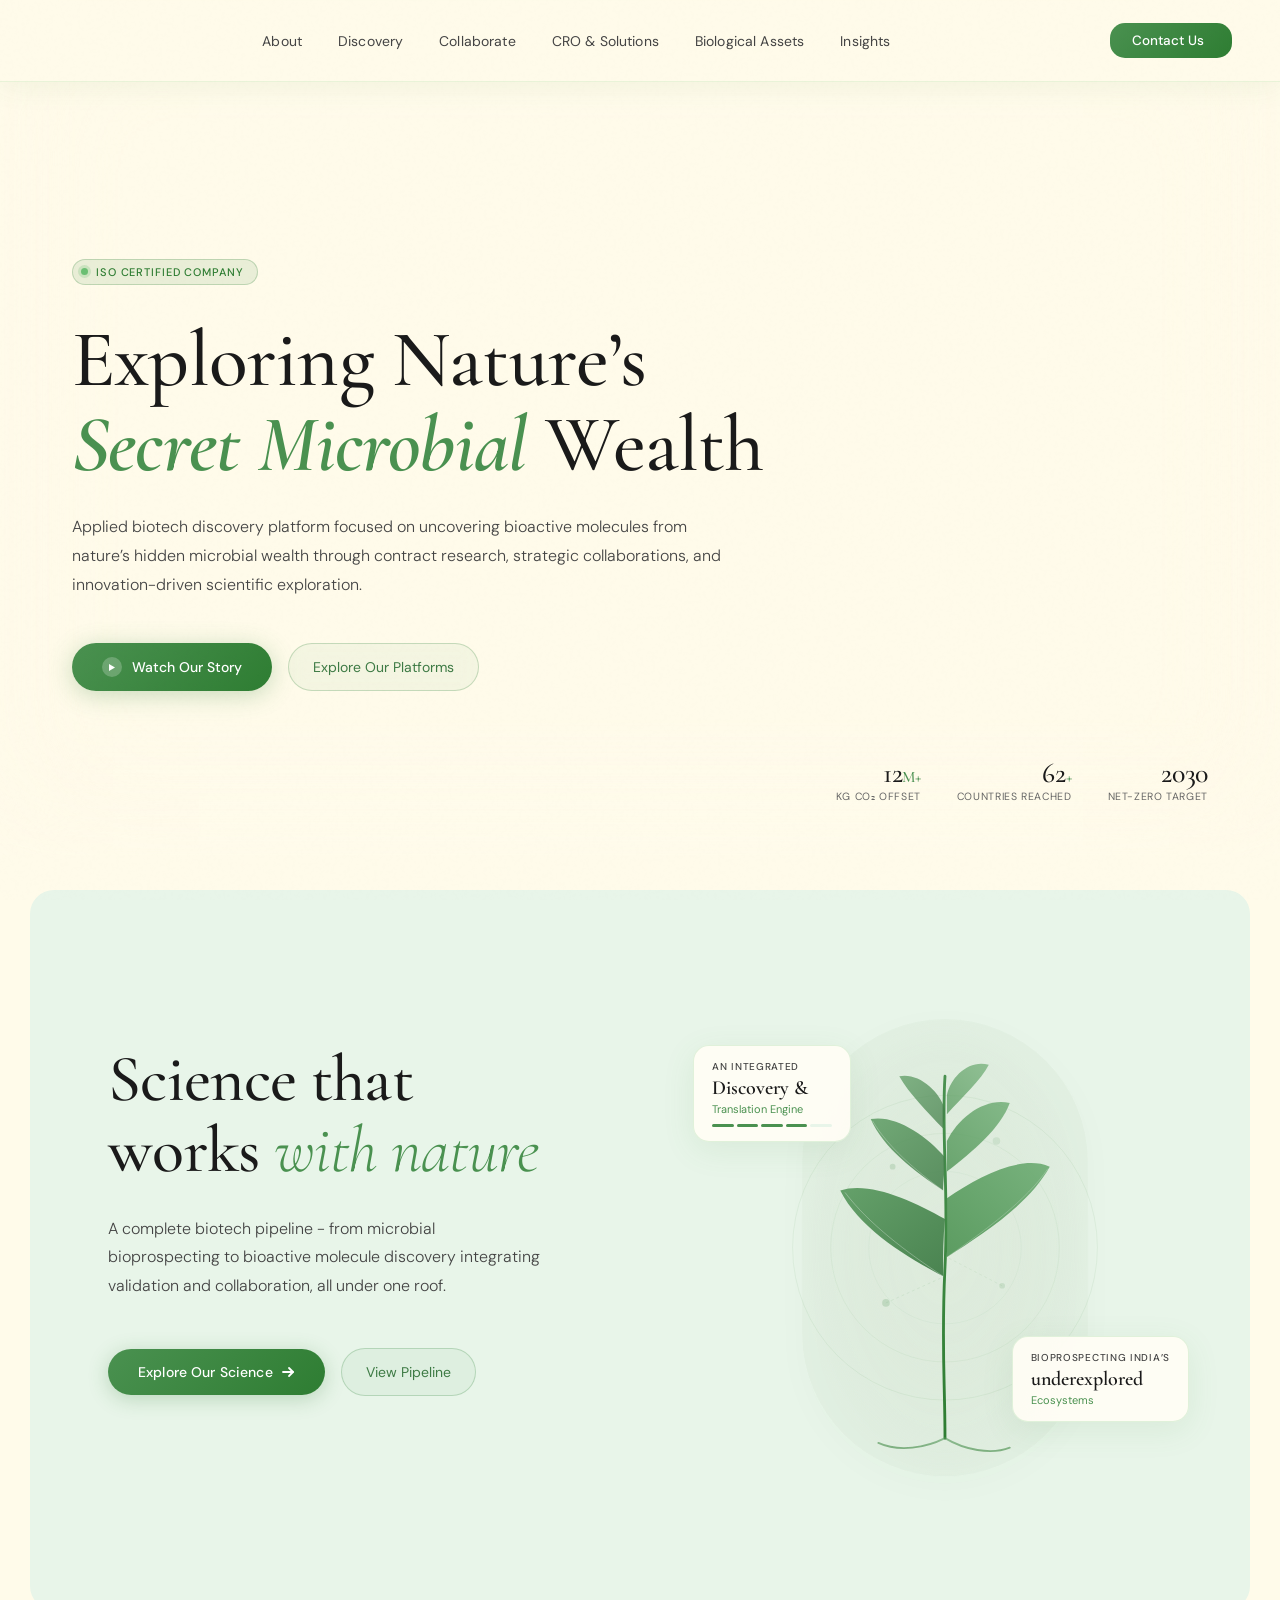
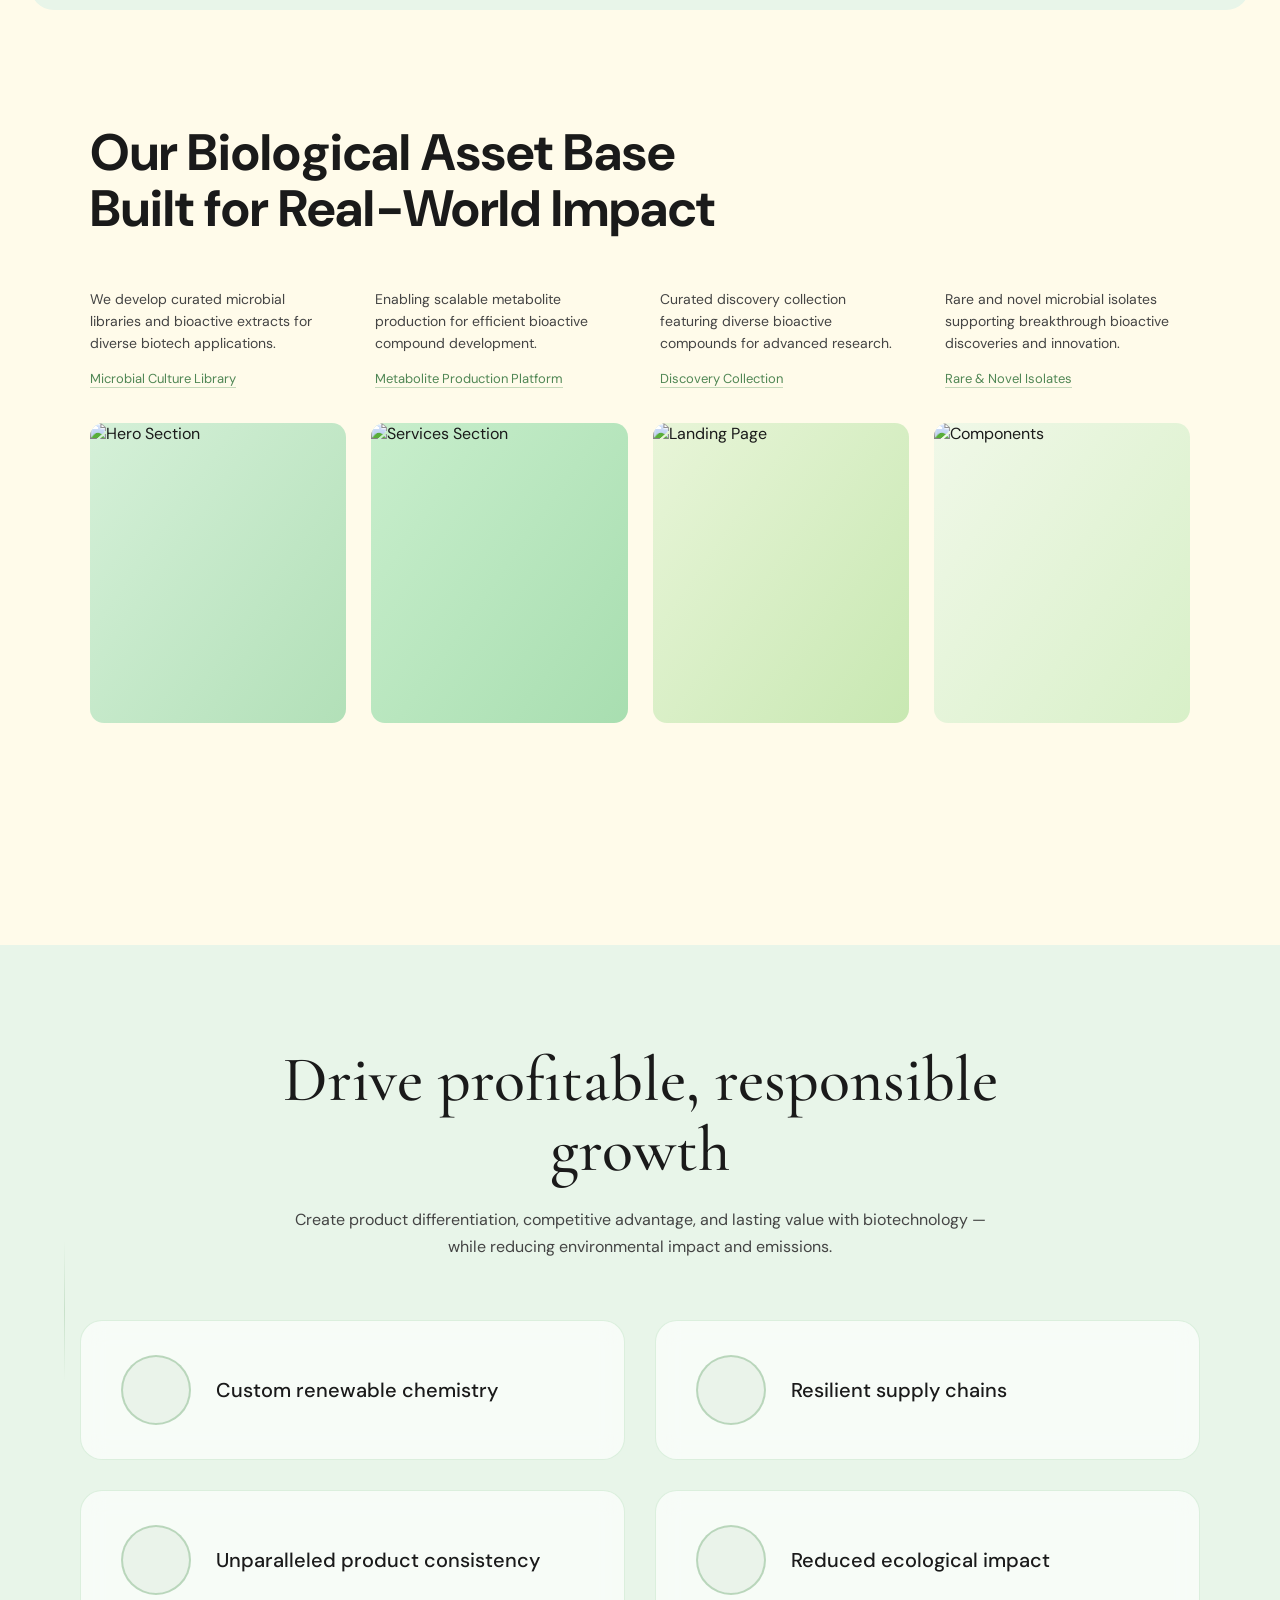
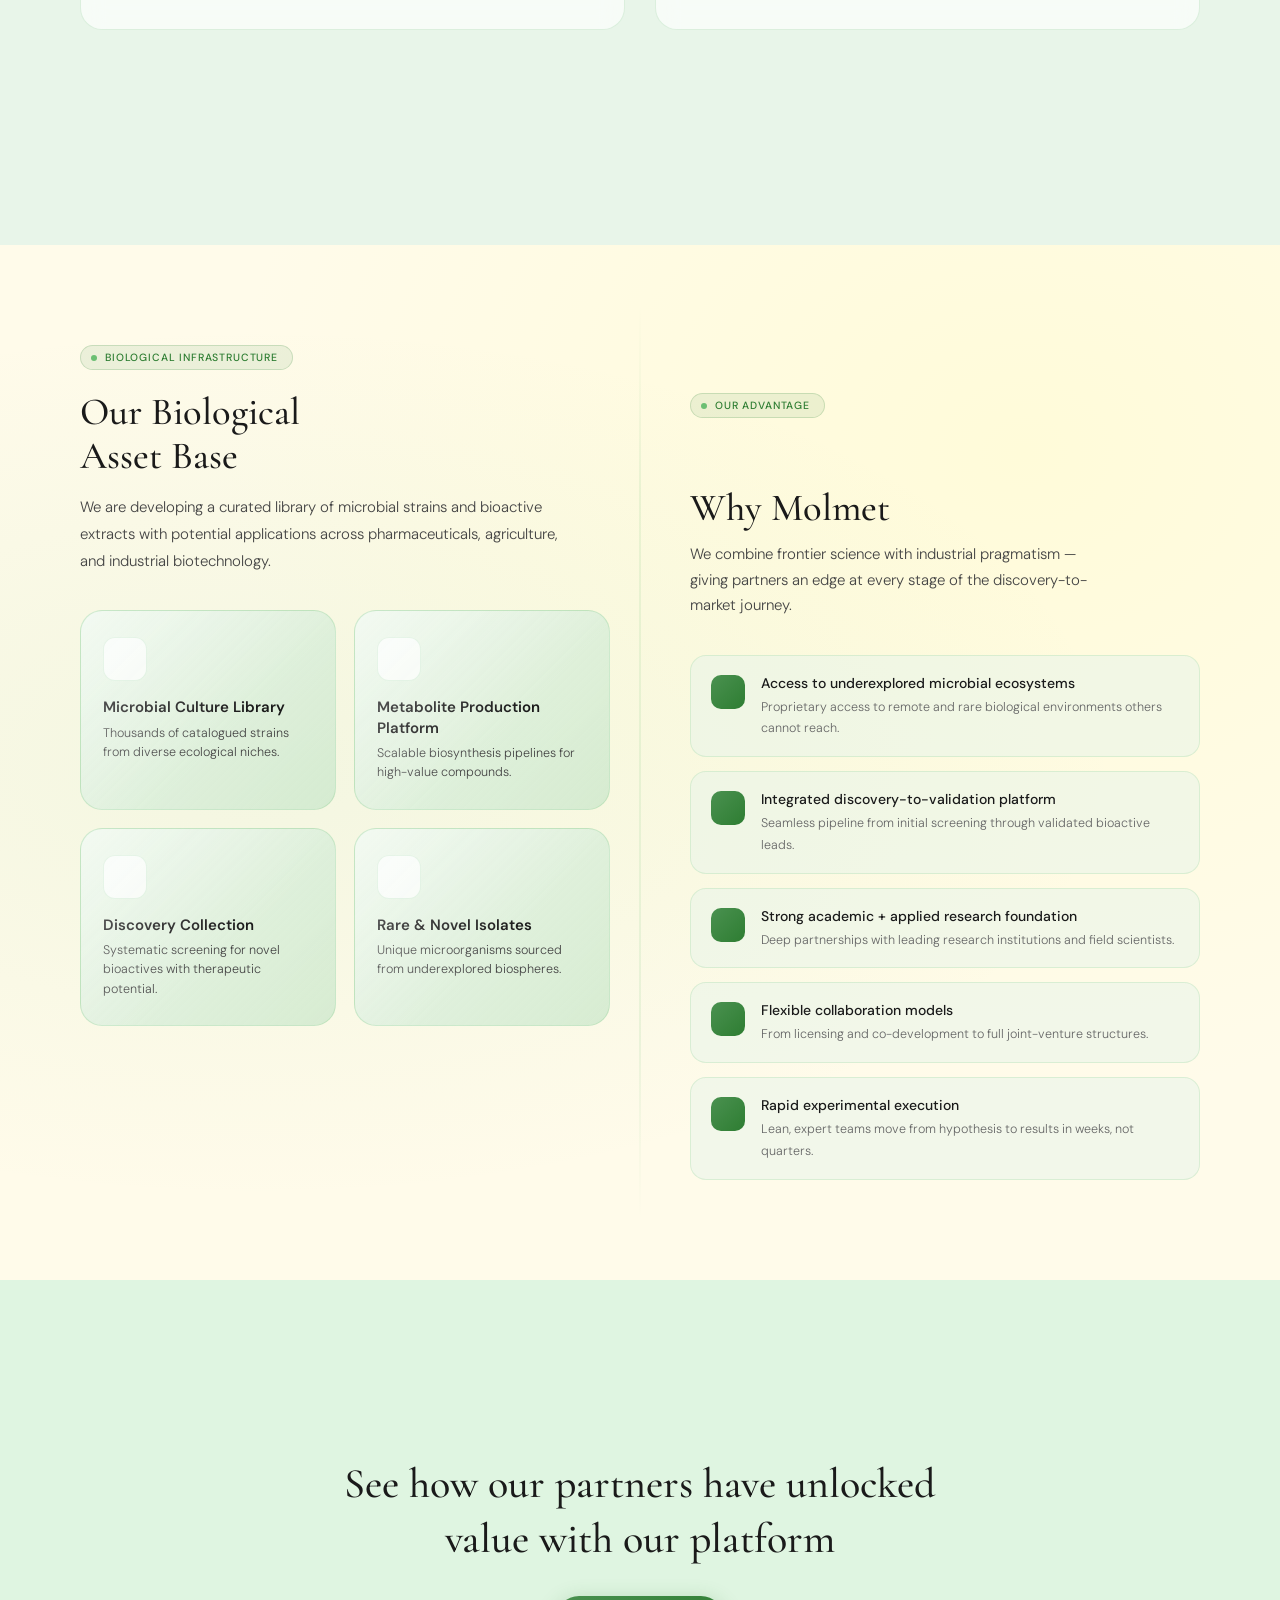
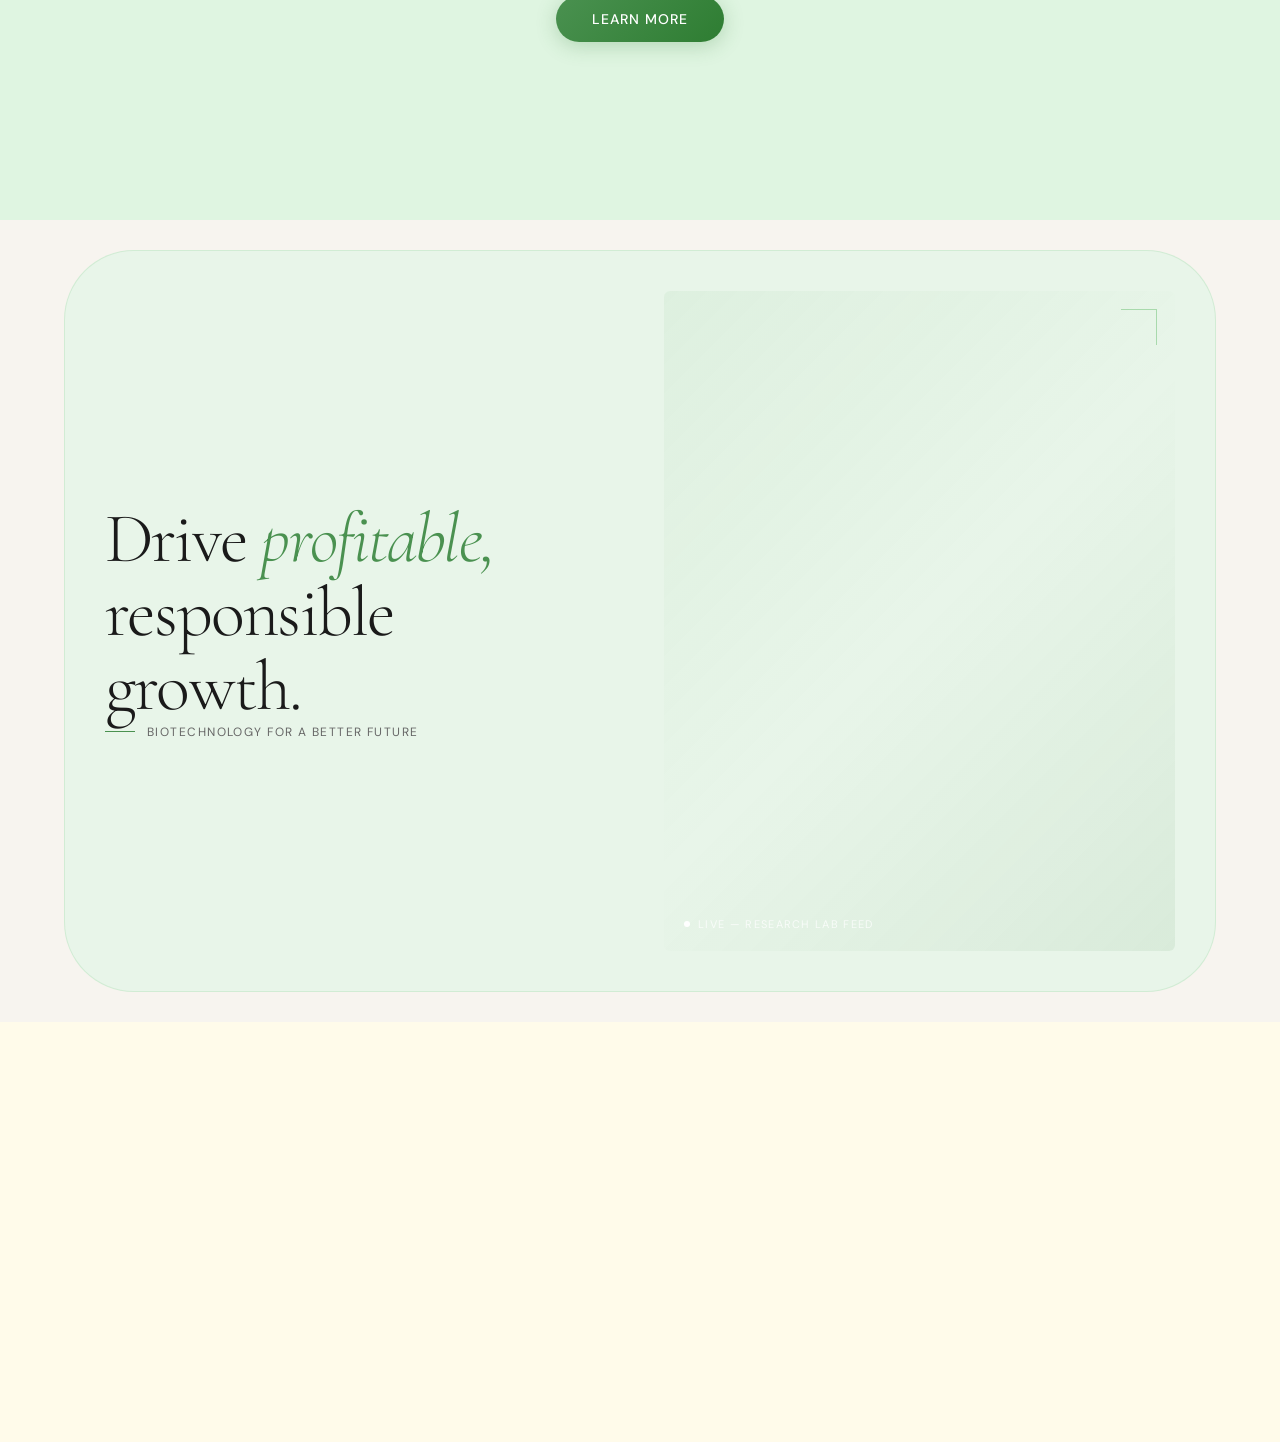
==== index.html @ 23b5bf35 "today work landing page complete" ====
<!DOCTYPE html>
<html lang="en">

<head>
    <meta charset="UTF-8" />
    <meta name="viewport" content="width=device-width, initial-scale=1.0" />
    <title>MOLMENT BIOTECH</title>
    <link rel="shortcut icon" href="logo.png" type="image/x-icon">
    <link rel="preconnect" href="https://fonts.googleapis.com" />
    <link rel="preconnect" href="https://fonts.gstatic.com" crossorigin />
    <link href="https://cdn.jsdelivr.net/npm/remixicon@3.5.0/fonts/remixicon.css" rel="stylesheet" />
    <link
        href="https://fonts.googleapis.com/css2?family=Cormorant+Garamond:ital,wght@0,300;0,400;0,500;0,600;1,300;1,400&family=DM+Sans:ital,opsz,wght@0,9..40,200;0,9..40,300;0,9..40,400;0,9..40,500;1,9..40,300&display=swap"
        rel="stylesheet" />
    <script src="https://cdnjs.cloudflare.com/ajax/libs/gsap/3.12.5/gsap.min.js"></script>
    <script src="https://cdnjs.cloudflare.com/ajax/libs/gsap/3.12.5/ScrollTrigger.min.js"></script>

   <link rel="stylesheet" href="style.css">
</head>

<body>

    <!-- NAVBAR -->
    <nav class="navbar" id="navbar">
        <a href="#" class="nav-logo">
            <div class="nav-logo-mark">
                <img src="logo.png" alt="">
            </div>

        </a>

        <ul class="nav-links">

            <li class="nav-item">
                <button class="nav-link">
                    About
                    <i class="ri-arrow-down-s-line"></i>
                </button>
                <div class="dropdown">
                    <div class="dropdown-label">About Veridian</div>
                    <a href="#" class="dropdown-link"><i class="ri-compass-3-line"></i>Vision & Mission</a>
                    <a href="#" class="dropdown-link"><i class="ri-user-star-line"></i>Leadership</a>
                    <a href="#" class="dropdown-link"><i class="ri-building-4-line"></i>Infrastructure</a>
                    <a href="#" class="dropdown-link"><i class="ri-lightbulb-line"></i>Approach</a>
                    <a href="#" class="dropdown-link"><i class="ri-global-line"></i>Network</a>
                </div>
            </li>

            <!-- DISCOVERY -->
            <li class="nav-item">
                <button class="nav-link">
                    Discovery
                    <i class="ri-arrow-down-s-line"></i>
                </button>
                <div class="dropdown">
                    <div class="dropdown-label">Explore Discovery</div>
                    <a href="#" class="dropdown-link"><i class="ri-microscope-line"></i>Bioprospecting</a>
                    <a href="#" class="dropdown-link"><i class="ri-flask-line"></i>Molecule Discovery</a>
                    <a href="#" class="dropdown-link"><i class="ri-settings-3-line"></i>Strain Engineering</a>
                    <a href="#" class="dropdown-link"><i class="ri-database-2-line"></i>Natural Libraries</a>
                </div>
            </li>

            <!-- COLLABORATE -->
            <li class="nav-item">
                <button class="nav-link">
                    Collaborate
                    <i class="ri-arrow-down-s-line"></i>
                </button>
                <div class="dropdown">
                    <div class="dropdown-label">Partner With Us</div>
                    <a href="#" class="dropdown-link"><i class="ri-building-line"></i>Industry Partnerships</a>
                    <a href="#" class="dropdown-link"><i class="ri-government-line"></i>Institutional Collaboration</a>
                    <a href="#" class="dropdown-link"><i class="ri-handshake-line"></i>Co-development</a>
                    <a href="#" class="dropdown-link"><i class="ri-funds-line"></i>Sponsored Research</a>
                    <a href="#" class="dropdown-link"><i class="ri-exchange-line"></i>Tech Transfer</a>
                </div>
            </li>

            <!-- CRO & SOLUTIONS -->
            <li class="nav-item">
                <button class="nav-link">
                    CRO & Solutions
                    <i class="ri-arrow-down-s-line"></i>
                </button>
                <div class="dropdown">
                    <div class="dropdown-label">R&D Solutions</div>
                    <a href="#" class="dropdown-link"><i class="ri-briefcase-line"></i>Contract Research</a>
                    <a href="#" class="dropdown-link"><i class="ri-tools-line"></i>Assay Development</a>
                    <a href="#" class="dropdown-link"><i class="ri-search-eye-line"></i>Bioactivity Screening</a>
                    <a href="#" class="dropdown-link"><i class="ri-test-tube-line"></i>In-vitro Models</a>
                </div>
            </li>



            <!-- BIOLOGICAL ASSETS -->
            <li class="nav-item">
                <button class="nav-link">
                    Biological Assets
                    <i class="ri-arrow-down-s-line"></i>
                </button>
                <div class="dropdown">
                    <div class="dropdown-label">Our Assets</div>
                    <a href="#" class="dropdown-link"><i class="ri-dna-line"></i>Culture Library</a>
                    <a href="#" class="dropdown-link"><i class="ri-flask-fill"></i>Metabolite Platform</a>
                    <a href="#" class="dropdown-link"><i class="ri-archive-line"></i>Discovery Collection</a>
                    <a href="#" class="dropdown-link"><i class="ri-links-line"></i>Strain Access</a>
                </div>
            </li>

            <!-- ABOUT -->


            <!-- INSIGHTS -->
            <li class="nav-item">
                <button class="nav-link">
                    Insights
                    <i class="ri-arrow-down-s-line"></i>
                </button>
                <div class="dropdown">
                    <div class="dropdown-label">Knowledge Hub</div>
                    <a href="#" class="dropdown-link"><i class="ri-article-line"></i>Blogs</a>
                    <a href="#" class="dropdown-link"><i class="ri-file-text-line"></i>Whitepapers</a>
                    <a href="#" class="dropdown-link"><i class="ri-bar-chart-line"></i>Research Highlights</a>
                    <a href="#" class="dropdown-link"><i class="ri-lightbulb-flash-line"></i>Perspectives</a>
                </div>
            </li>

        </ul>

        <!-- CTA -->
        <div class="nav-cta-wrap">
            <a href="#" class="nav-cta">
                Contact Us
                <i class="ri-arrow-right-up-line"></i>
            </a>
        </div>

        <button class="hamburger" id="hamburger">
            <span></span><span></span><span></span>
        </button>
    </nav>

    <!-- Mobile overlay -->
    <div class="mobile-overlay" id="mobile-overlay"></div>

    <!-- Mobile menu -->
    <div class="mobile-menu" id="mobile-menu">

        <!-- ABOUT -->
        <div class="mobile-nav-item">
            <button class="mobile-nav-link" data-target="mob-about">
                About <i class="ri-arrow-down-s-line"></i>
            </button>
            <div class="mobile-dropdown" id="mob-about">
                <a href="#" class="mobile-dropdown-link"><i class="ri-compass-3-line"></i>Vision & Mission</a>
                <a href="#" class="mobile-dropdown-link"><i class="ri-user-star-line"></i>Leadership</a>
                <a href="#" class="mobile-dropdown-link"><i class="ri-building-4-line"></i>Infrastructure</a>
                <a href="#" class="mobile-dropdown-link"><i class="ri-lightbulb-line"></i>Approach</a>
                <a href="#" class="mobile-dropdown-link"><i class="ri-global-line"></i>Network</a>
            </div>
        </div>

        <!-- DISCOVERY -->
        <div class="mobile-nav-item">
            <button class="mobile-nav-link" data-target="mob-discovery">
                Discovery <i class="ri-arrow-down-s-line"></i>
            </button>
            <div class="mobile-dropdown" id="mob-discovery">
                <a href="#" class="mobile-dropdown-link"><i class="ri-microscope-line"></i>Bioprospecting</a>
                <a href="#" class="mobile-dropdown-link"><i class="ri-flask-line"></i>Molecule Discovery</a>
                <a href="#" class="mobile-dropdown-link"><i class="ri-settings-3-line"></i>Strain Engineering</a>
                <a href="#" class="mobile-dropdown-link"><i class="ri-database-2-line"></i>Natural Libraries</a>
            </div>
        </div>

        <!-- CRO & SOLUTIONS -->
        <div class="mobile-nav-item">
            <button class="mobile-nav-link" data-target="mob-cro">
                CRO & Solutions <i class="ri-arrow-down-s-line"></i>
            </button>
            <div class="mobile-dropdown" id="mob-cro">
                <a href="#" class="mobile-dropdown-link"><i class="ri-briefcase-line"></i>Contract Research</a>
                <a href="#" class="mobile-dropdown-link"><i class="ri-tools-line"></i>Assay Development</a>
                <a href="#" class="mobile-dropdown-link"><i class="ri-search-eye-line"></i>Bioactivity Screening</a>
                <a href="#" class="mobile-dropdown-link"><i class="ri-test-tube-line"></i>In-vitro Models</a>
            </div>
        </div>

        <!-- COLLABORATE -->
        <div class="mobile-nav-item">
            <button class="mobile-nav-link" data-target="mob-collab">
                Collaborate <i class="ri-arrow-down-s-line"></i>
            </button>
            <div class="mobile-dropdown" id="mob-collab">
                <a href="#" class="mobile-dropdown-link"><i class="ri-building-line"></i>Industry Partnerships</a>
                <a href="#" class="mobile-dropdown-link"><i class="ri-government-line"></i>Institutional
                    Collaboration</a>
                <a href="#" class="mobile-dropdown-link"><i class="ri-handshake-line"></i>Co-development</a>
                <a href="#" class="mobile-dropdown-link"><i class="ri-funds-line"></i>Sponsored Research</a>
                <a href="#" class="mobile-dropdown-link"><i class="ri-exchange-line"></i>Tech Transfer</a>
            </div>
        </div>

        <!-- BIOLOGICAL ASSETS -->
        <div class="mobile-nav-item">
            <button class="mobile-nav-link" data-target="mob-assets">
                Biological Assets <i class="ri-arrow-down-s-line"></i>
            </button>
            <div class="mobile-dropdown" id="mob-assets">
                <a href="#" class="mobile-dropdown-link"><i class="ri-dna-line"></i>Culture Library</a>
                <a href="#" class="mobile-dropdown-link"><i class="ri-flask-fill"></i>Metabolite Platform</a>
                <a href="#" class="mobile-dropdown-link"><i class="ri-archive-line"></i>Discovery Collection</a>
                <a href="#" class="mobile-dropdown-link"><i class="ri-links-line"></i>Strain Access</a>
            </div>
        </div>



        <!-- INSIGHTS -->
        <div class="mobile-nav-item">
            <button class="mobile-nav-link" data-target="mob-insights">
                Insights <i class="ri-arrow-down-s-line"></i>
            </button>
            <div class="mobile-dropdown" id="mob-insights">
                <a href="#" class="mobile-dropdown-link"><i class="ri-article-line"></i>Blogs</a>
                <a href="#" class="mobile-dropdown-link"><i class="ri-file-text-line"></i>Whitepapers</a>
                <a href="#" class="mobile-dropdown-link"><i class="ri-bar-chart-line"></i>Research Highlights</a>
                <a href="#" class="mobile-dropdown-link"><i class="ri-lightbulb-flash-line"></i>Perspectives</a>
            </div>
        </div>

        <!-- CTA -->
        <a href="#" class="mobile-cta">
            Partner With Us <i class="ri-arrow-right-up-line"></i>
        </a>

    </div>

    <!-- MAIN -->
    <main>
        <div class="container">
            <div class="page-canvas">

                <!-- VIDEO SECTION -->
                <section class="video-section" id="video-section">
                    <div class="video-depth-line"></div>
                    <div class="video-bg">
                        <video autoplay muted loop playsinline
                            style="position:absolute;inset:0;width:100%;height:100%;object-fit:cover;z-index:1;">
                            <source src="197489-905015030.mp4" type="video/mp4">
                        </video>
                    </div>
                    <div class="video-overlay"></div>
                    <div class="video-edge-blur"></div>
                    <div class="video-content">
                        <div class="video-eyebrow">
                            <div class="video-eyebrow-dot"></div>
                            <span class="video-eyebrow-text">ISO certified company</span>
                        </div>
                        <h2 class="video-headline">
                            Exploring Nature’s <br><em> Secret Microbial</em> Wealth
                        </h2>
                        <p class="video-desc">
                            Applied biotech discovery platform focused on uncovering bioactive molecules from nature’s
                            hidden microbial wealth through contract research, strategic collaborations, and
                            innovation-driven scientific exploration.
                        </p>
                        <div class="video-actions">
                            <a href="#" class="btn-video-primary">
                                <span class="play-icon"><svg width="8" height="9" viewBox="0 0 8 9" fill="white">
                                        <path d="M1 1l6 3.5L1 8V1z" />
                                    </svg></span>
                                Watch Our Story
                            </a>
                            <a href="#" class="btn-video-ghost">Explore Our Platforms </a>
                        </div>
                    </div>
                    <div class="video-stats">
                        <div class="video-stat-item">
                            <div class="video-stat-num">12<span>M+</span></div>
                            <div class="video-stat-label">kg CO₂ Offset</div>
                        </div>
                        <div class="video-stat-item">
                            <div class="video-stat-num">62<span>+</span></div>
                            <div class="video-stat-label">Countries Reached</div>
                        </div>
                        <div class="video-stat-item">
                            <div class="video-stat-num">2030</div>
                            <div class="video-stat-label">Net-Zero Target</div>
                        </div>
                    </div>
                </section>

                <!-- HERO SECTION -->
                <div class="hero-wrapper" id="hero-wrapper">
                    <section class="hero" id="hero">
                        <div class="hero-bg"></div>
                        <div class="hero-content">
                            <h1 class="hero-headline">
                                <span class="line">Science that</span>
                                <span class="line">works <em>with nature</em></span>
                            </h1>
                            <p class="hero-desc">
                                A complete biotech pipeline - from microbial bioprospecting to bioactive molecule
                                discovery
                                integrating validation and collaboration, all under one roof.
                            </p>
                            <div class="hero-actions">
                                <a href="#" class="btn-primary">
                                    Explore Our Science
                                    <svg viewBox="0 0 14 14" fill="none" stroke="currentColor" stroke-width="1.8"
                                        stroke-linecap="round" stroke-linejoin="round">
                                        <line x1="2" y1="7" x2="12" y2="7" />
                                        <polyline points="8 3 12 7 8 11" />
                                    </svg>
                                </a>
                                <a href="#" class="btn-secondary">View Pipeline</a>
                            </div>
                        </div>

                        <div class="hero-visual">
                            <div class="visual-card">
                                <div class="floating-tag tag-1">
                                    <div class="tag-label">An Integrated </div>
                                    <div class="tag-value">Discovery &</div>
                                    <div class="tag-sub">Translation Engine</div>
                                    <div class="tag-bar">
                                        <div class="tag-bar-item filled"></div>
                                        <div class="tag-bar-item filled"></div>
                                        <div class="tag-bar-item filled"></div>
                                        <div class="tag-bar-item filled"></div>
                                        <div class="tag-bar-item"></div>
                                    </div>
                                </div>
                                <svg viewBox="0 0 420 560" xmlns="http://www.w3.org/2000/svg"
                                    style="width:100%;height:100%">
                                    <defs>
                                        <radialGradient id="bgGrad" cx="50%" cy="50%" r="50%">
                                            <stop offset="0%" stop-color="#dde8d9" stop-opacity="0.55" />
                                            <stop offset="100%" stop-color="#c8d9c3" stop-opacity="0.18" />
                                        </radialGradient>
                                        <linearGradient id="stemGrad" x1="0%" y1="0%" x2="0%" y2="100%">
                                            <stop offset="0%" stop-color="#4a9150" />
                                            <stop offset="100%" stop-color="#2e7d32" />
                                        </linearGradient>
                                        <linearGradient id="leafGrad1" x1="0%" y1="0%" x2="100%" y2="100%">
                                            <stop offset="0%" stop-color="#5a9a60" />
                                            <stop offset="100%" stop-color="#3d7a44" />
                                        </linearGradient>
                                        <linearGradient id="leafGrad2" x1="100%" y1="0%" x2="0%" y2="100%">
                                            <stop offset="0%" stop-color="#6aaa70" />
                                            <stop offset="100%" stop-color="#4a9150" />
                                        </linearGradient>
                                        <filter id="softShadow" x="-20%" y="-20%" width="140%" height="140%">
                                            <feDropShadow dx="0" dy="8" stdDeviation="14" flood-color="#2e7d32"
                                                flood-opacity="0.1" />
                                        </filter>
                                    </defs>
                                    <rect x="60" y="40" width="300" height="480" rx="150" fill="url(#bgGrad)"
                                        filter="url(#softShadow)" />
                                    <circle cx="210" cy="280" r="160" fill="none" stroke="rgba(74,145,80,0.09)"
                                        stroke-width="1" />
                                    <circle cx="210" cy="280" r="120" fill="none" stroke="rgba(74,145,80,0.07)"
                                        stroke-width="1" />
                                    <circle cx="210" cy="280" r="80" fill="none" stroke="rgba(74,145,80,0.05)"
                                        stroke-width="1" />
                                    <path d="M210 480 C210 420 206 380 210 300 C214 220 206 160 210 100"
                                        stroke="url(#stemGrad)" stroke-width="3" fill="none" stroke-linecap="round" />
                                    <path
                                        d="M208 310 C170 290 120 260 100 220 C130 210 175 230 210 250 C208 270 208 290 208 310Z"
                                        fill="url(#leafGrad1)" opacity="0.92" />
                                    <path d="M208 310 C170 285 130 255 105 222" stroke="rgba(255,255,255,0.3)"
                                        stroke-width="1" fill="none" />
                                    <path
                                        d="M212 290 C250 265 298 235 320 195 C290 182 245 205 212 228 C212 248 212 268 212 290Z"
                                        fill="url(#leafGrad2)" opacity="0.88" />
                                    <path d="M212 290 C252 262 296 230 318 197" stroke="rgba(255,255,255,0.22)"
                                        stroke-width="1" fill="none" />
                                    <path
                                        d="M208 220 C178 200 145 175 132 145 C158 140 190 162 210 185 C210 197 208 210 208 220Z"
                                        fill="url(#leafGrad1)" opacity="0.82" />
                                    <path d="M208 220 C178 198 150 174 134 147" stroke="rgba(255,255,255,0.26)"
                                        stroke-width="1" fill="none" />
                                    <path
                                        d="M212 200 C240 178 268 155 278 128 C252 122 224 143 212 168 C212 178 212 190 212 200Z"
                                        fill="url(#leafGrad2)" opacity="0.78" />
                                    <path
                                        d="M208 155 C192 138 172 118 162 100 C182 96 204 115 210 135 C210 142 208 150 208 155Z"
                                        fill="url(#leafGrad1)" opacity="0.72" />
                                    <path
                                        d="M212 140 C228 122 248 104 256 88 C236 82 216 100 212 120 C212 127 212 133 212 140Z"
                                        fill="url(#leafGrad2)" opacity="0.68" />
                                    <path d="M210 480 C190 490 162 495 140 485" stroke="url(#stemGrad)" stroke-width="2"
                                        fill="none" stroke-linecap="round" opacity="0.55" />
                                    <path d="M210 480 C230 492 258 498 278 490" stroke="url(#stemGrad)" stroke-width="2"
                                        fill="none" stroke-linecap="round" opacity="0.55" />
                                    <circle cx="148" cy="338" r="4" fill="rgba(74,145,80,0.2)" />
                                    <circle cx="270" cy="320" r="3" fill="rgba(74,145,80,0.15)" />
                                    <circle cx="155" cy="195" r="3" fill="rgba(74,145,80,0.18)" />
                                    <circle cx="264" cy="168" r="4" fill="rgba(74,145,80,0.12)" />
                                    <line x1="148" y1="338" x2="210" y2="310" stroke="rgba(74,145,80,0.11)"
                                        stroke-width="1" stroke-dasharray="3,3" />
                                    <line x1="270" y1="320" x2="212" y2="290" stroke="rgba(74,145,80,0.09)"
                                        stroke-width="1" stroke-dasharray="3,3" />
                                </svg>
                                <div class="floating-tag tag-2">
                                    <div class="tag-label">Bioprospecting India’s</div>
                                    <div class="tag-value">underexplored</div>
                                    <div class="tag-sub">Ecosystems</div>
                                </div>
                            </div>
                        </div>
                    </section>
                </div>
            </div>

            <!-- PAGE 3 -->
            <div class="page3">
                <div class="page3_title">
                    <h1>Our Biological Asset Base<br>Built for Real-World Impact</h1>
                </div>

                <div class="page3_info_wrap">
                    <div class="page3_info">
                        <p>We develop curated microbial libraries and bioactive extracts for diverse biotech
                            applications.</p>
                        <span>Microbial Culture Library</span>
                    </div>
                    <div class="page3_info">
                        <p>Enabling scalable metabolite production for efficient bioactive compound development.</p>
                        <span>Metabolite Production Platform</span>
                    </div>
                    <div class="page3_info">
                        <p>Curated discovery collection featuring diverse bioactive compounds for advanced research.</p>
                        <span>Discovery Collection</span>
                    </div>
                    <div class="page3_info">
                        <p>Rare and novel microbial isolates supporting breakthrough bioactive discoveries and
                            innovation.</p>
                        <span>Rare & Novel Isolates</span>
                    </div>
                </div>

                <div class="page3_cards">
                    <div class="card pink">
                        <i class="ri-instagram-line"></i>
                        <div class="card_content">
                            <h3>Culture Library</h3>
                            <p>Curated microbial strains for research use.</p>
                        </div>
                        <div class="card_img"><img src="img11.jpg" alt="Hero Section" /></div>
                    </div>
                    <div class="card green">
                        <i class="ri-lightbulb-flash-line"></i>
                        <div class="card_content">
                            <h3>Metabolite Platform</h3>
                            <p>Scalable production of valuable bioactive compounds.</p>
                        </div>
                        <div class="card_img"><img src="img2.jpg" alt="Services Section" /></div>
                    </div>
                    <div class="card yellow">
                        <i class="ri-bar-chart-box-line"></i>
                        <div class="card_content">
                            <h3>Discovery Collection</h3>
                            <p>Diverse bioactive compounds for innovation research.</p>
                        </div>
                        <div class="card_img"><img src="img3.jpg" alt="Landing Page" /></div>
                    </div>
                    <div class="card white">
                        <i class="ri-search-eye-line"></i>
                        <div class="card_content">
                            <h3>Novel Isolates</h3>
                            <p>Rare microbes enabling breakthrough scientific discoveries.</p>
                        </div>
                        <div class="card_img"><img src="img4.jpg" alt="Components" /></div>
                    </div>
                </div>
            </div>

            <!-- PAGE 4 -->
            <section class="page4">
                <div class="page4_header">
                    <h1>Drive profitable, responsible<br>growth</h1>
                    <p>
                        Create product differentiation, competitive advantage, and lasting value with biotechnology —
                        while reducing environmental impact and emissions.
                    </p>
                </div>

                <div class="page4_grid">
                    <div class="page4_card">
                        <div class="icon"><i class="ri-flask-line"></i></div>
                        <h3>Custom renewable chemistry</h3>
                    </div>
                    <div class="page4_card">
                        <div class="icon"><i class="ri-node-tree"></i></div>
                        <h3>Resilient supply chains</h3>
                    </div>
                    <div class="page4_card">
                        <div class="icon"><i class="ri-line-chart-line"></i></div>
                        <h3>Unparalleled product consistency</h3>
                    </div>
                    <div class="page4_card">
                        <div class="icon"><i class="ri-earth-line"></i></div>
                        <h3>Reduced ecological impact</h3>
                    </div>
                </div>
            </section>

            <!-- ══ NEW COMBINED SECTION: BIOLOGICAL ASSETS + WHY MOLMET ══ -->
            <section class="combined-section" id="combined-section">
                <div class="combined-divider"></div>
                <div class="combined-grid">

                    <!-- LEFT: Biological Assets -->
                    <div class="bio-assets-side" id="bio-assets-side">
                        <div class="section-eyebrow">
                            <div class="section-eyebrow-dot"></div>
                            <span class="section-eyebrow-text">Biological Infrastructure</span>
                        </div>
                        <h2 class="bio-assets-title">Our Biological<br>Asset Base</h2>
                        <p class="bio-assets-desc">
                            We are developing a curated library of microbial strains and bioactive extracts with
                            potential applications across pharmaceuticals, agriculture, and industrial biotechnology.
                        </p>

                        <div class="bio-cards-grid">
                            <div class="bio-card">
                                <div class="bio-card-icon">
                                    <i class="ri-database-2-line"></i>
                                </div>
                                <h4>Microbial Culture Library</h4>
                                <p>Thousands of catalogued strains from diverse ecological niches.</p>
                            </div>
                            <div class="bio-card">
                                <div class="bio-card-icon">
                                    <i class="ri-flask-line"></i>
                                </div>
                                <h4>Metabolite Production Platform</h4>
                                <p>Scalable biosynthesis pipelines for high-value compounds.</p>
                            </div>
                            <div class="bio-card">
                                <div class="bio-card-icon">
                                    <i class="ri-search-eye-line"></i>
                                </div>
                                <h4>Discovery Collection</h4>
                                <p>Systematic screening for novel bioactives with therapeutic potential.</p>
                            </div>
                            <div class="bio-card">
                                <div class="bio-card-icon">
                                    <i class="ri-leaf-line"></i>
                                </div>
                                <h4>Rare & Novel Isolates</h4>
                                <p>Unique microorganisms sourced from underexplored biospheres.</p>
                            </div>
                        </div>
                    </div>

                    <!-- RIGHT: Why Molmet -->
                    <div class="why-molmet-side" id="why-molmet-side">
                        <div class="section-eyebrow" style="margin-top:48px;">
                            <div class="section-eyebrow-dot"></div>
                            <span class="section-eyebrow-text">Our Advantage</span>
                        </div>
                        <h2 class="why-molmet-title">Why Molmet</h2>
                        <p class="why-molmet-subtitle">
                            We combine frontier science with industrial pragmatism — giving partners an edge at every
                            stage of the discovery-to-market journey.
                        </p>

                        <div class="why-points-list">
                            <div class="why-point">
                                <div class="why-point-icon">
                                    <i class="ri-global-line"></i>
                                </div>
                                <div class="why-point-text">
                                    <strong>Access to underexplored microbial ecosystems</strong>
                                    <span>Proprietary access to remote and rare biological environments others cannot
                                        reach.</span>
                                </div>
                            </div>
                            <div class="why-point">
                                <div class="why-point-icon">
                                    <i class="ri-git-merge-line"></i>
                                </div>
                                <div class="why-point-text">
                                    <strong>Integrated discovery-to-validation platform</strong>
                                    <span>Seamless pipeline from initial screening through validated bioactive
                                        leads.</span>
                                </div>
                            </div>
                            <div class="why-point">
                                <div class="why-point-icon">
                                    <i class="ri-graduation-cap-line"></i>
                                </div>
                                <div class="why-point-text">
                                    <strong>Strong academic + applied research foundation</strong>
                                    <span>Deep partnerships with leading research institutions and field
                                        scientists.</span>
                                </div>
                            </div>
                            <div class="why-point">
                                <div class="why-point-icon">
                                    <i class="ri-handshake-line"></i>
                                </div>
                                <div class="why-point-text">
                                    <strong>Flexible collaboration models</strong>
                                    <span>From licensing and co-development to full joint-venture structures.</span>
                                </div>
                            </div>
                            <div class="why-point">
                                <div class="why-point-icon">
                                    <i class="ri-speed-line"></i>
                                </div>
                                <div class="why-point-text">
                                    <strong>Rapid experimental execution</strong>
                                    <span>Lean, expert teams move from hypothesis to results in weeks, not
                                        quarters.</span>
                                </div>
                            </div>
                        </div>
                    </div>

                </div>
            </section>

            <!-- PAGE 5 -->
            <section class="page5">
                <div class="overlay">
                    <h1 class="reveal-text">
                        See how our partners have unlocked <br />
                        value with our platform
                    </h1>
                    <button class="reveal-btn">LEARN MORE</button>
                </div>
            </section>

            <div class="deco-line"></div>

            <div class="content-layout">
                <div class="text-side">
                    <div>
                        <div class="bottom-text">
                            Drive <em>profitable,</em><br>responsible<br>growth.
                        </div>
                        <div class="bottom-sub">Biotechnology for a better future</div>
                    </div>
                </div>

                <div class="video-side">
                    <div class="video-frame">
                        <video autoplay loop muted playsinline>
                            <source src="197489-905015030.mp4" type="video/mp4">
                        </video>
                        <div class="video-tag">Live — Research Lab Feed</div>
                    </div>
                </div>
            </div>
        </div>

        <!-- Sticky Footer -->
        <footer>
            <div class="footer-top">
                <div class="footer-brand">
                    <h2>Building a <em>healthier</em><br>tomorrow, today.</h2>
                    <p>We are a passionate team of scientists and investors dedicated to responsible biotech innovation
                        that creates lasting impact for people and planet.</p>
                    <div class="social-links">
                        <a href="#" title="X / Twitter">𝕏</a>
                        <a href="#" title="LinkedIn">in</a>
                        <a href="#" title="Instagram">◉</a>
                        <a href="#" title="Facebook">ƒ</a>
                    </div>
                </div>

                <div class="footer-col">
                    <h4>Navigate</h4>
                    <ul class="footer-links">
                        <li><a href="#">Home</a></li>
                        <li><a href="#">Our Research</a></li>
                        <li><a href="#">Pipeline</a></li>
                        <li><a href="#">Portfolio</a></li>
                        <li><a href="#">Impact Report</a></li>
                    </ul>
                </div>

                <div class="footer-col">
                    <h4>Company</h4>
                    <ul class="footer-links">
                        <li><a href="#">About Us</a></li>
                        <li><a href="#">Leadership</a></li>
                        <li><a href="#">Careers</a></li>
                        <li><a href="#">Press</a></li>
                        <li><a href="#">Investors</a></li>
                    </ul>
                </div>

                <div class="footer-col">
                    <h4>Contact</h4>
                    <ul class="footer-links">
                        <li><a href="#">Get in Touch</a></li>
                        <li><a href="#">Partnerships</a></li>
                        <li><a href="#">Media Enquiries</a></li>
                        <li><a href="#">Legal</a></li>
                    </ul>
                </div>
            </div>

            <div class="footer-bottom">
                <p>© 2026 BioVenture. All rights reserved.</p>
                <ul class="footer-bottom-links">
                    <li><a href="#">Privacy Policy</a></li>
                    <li><a href="#">Terms of Use</a></li>
                    <li><a href="#">Cookie Settings</a></li>
                </ul>
            </div>
        </footer>
    </main>

   
<script src="script.js"></script>
</body>

</html>
---- style.css ----
*,
        *::before,
        *::after {
            box-sizing: border-box;
            margin: 0;
            padding: 0;
        }

        :root {
            --ivory: #f7f4ef;
            --cream: #ede9e1;
            --light-yellow: #fffbea;
            --light-yellow-2: #f7f4ef;
            --light-green: #e8f5e9;
            --light-green-2: #dff5e1;
            --sage: #4a9150;
            --sage-mid: #3d7a44;
            --sage-deep: #2e7d32;
            --accent-green: #6bbf73;
            --accent-green-2: #4caf50;
            --stone: #444;
            --ink: #1a1a1a;
            --muted: #666;
            --accent: #7ab870;
            --nav-h: 82px;
            --hero-r: 40px;
            --ease-out: cubic-bezier(0.22, 1, 0.36, 1);
            --pad: 64px;
            --footer-h: 420px;
        }

        html {
            scroll-behavior: auto;
        }

        body {
            font-family: 'DM Sans', sans-serif;
             background: var(--light-yellow);
            color: var(--ink);
            overflow-x: hidden;
        }

        body::before {
            content: '';
            position: fixed;
            inset: 0;
            background-image: url("data:image/svg+xml,%3Csvg viewBox='0 0 256 256' xmlns='http://www.w3.org/2000/svg'%3E%3Cfilter id='n'%3E%3CfeTurbulence type='fractalNoise' baseFrequency='0.9' numOctaves='4' stitchTiles='stitch'/%3E%3C/filter%3E%3Crect width='100%25' height='100%25' filter='url(%23n)' opacity='0.028'/%3E%3C/svg%3E");
            pointer-events: none;
            z-index: 9999;
            opacity: 0.35;
        }

        /* ── NAVBAR ── */
        .navbar {
            position: fixed;
            top: 0;
            left: 0;
            right: 0;
            z-index: 1000;
            height: var(--nav-h);
            display: flex;
            align-items: center;
            padding: 0 48px;
            background: rgba(255, 251, 234, 0.92);
            box-shadow: 0 4px 30px rgba(74, 145, 80, 0.08);
            border-bottom: 1px solid rgba(107, 191, 115, 0.15);
            transition: background 0.4s var(--ease-out), box-shadow 0.4s var(--ease-out);
            backdrop-filter: blur(20px);
        }

        .navbar.scrolled {
            background: rgba(255, 251, 234, 0.97);
            backdrop-filter: blur(24px);
            box-shadow: 0 2px 40px rgba(74, 145, 80, 0.12);
        }

        .nav-logo {
            flex: 0 0 auto;
            text-decoration: none;
            display: flex;
            align-items: center;
            gap: 10px;
        }

        .nav-logo-mark img {
            width: 180px;
        }




        .nav-links {
            flex: 1;
            display: flex;
            justify-content: center;
            align-items: center;
            gap: 3px;
            list-style: none;
        }

        .nav-item {
            position: relative;
        }

        .nav-link {
            display: flex;
            align-items: center;
            gap: 5px;
            padding: 8px 14px;
            font-size: 14px;
            font-weight: 400;
            letter-spacing: 0.01em;
            color: var(--stone);
            text-decoration: none;
            border-radius: 8px;
            transition: color 0.25s, background 0.25s;
            white-space: nowrap;
            background: none;
            border: none;
            font-family: 'DM Sans', sans-serif;
            cursor: pointer;
        }

        .nav-link:hover {
            color: var(--ink);
            background: rgba(74, 145, 80, 0.08);
        }

        .nav-link .chevron {
            width: 12px;
            height: 12px;
            opacity: 0.5;
            transition: transform 0.25s var(--ease-out), opacity 0.25s;
            fill: none;
            stroke: currentColor;
            stroke-width: 2;
            stroke-linecap: round;
            stroke-linejoin: round;

        }

        .nav-item:hover .chevron,
        .nav-item.open .chevron {
            transform: rotate(180deg);
            opacity: 0.8;
        }

        .dropdown {
            position: absolute;
            top: calc(100% + 1px);
            left: 50%;
            transform: translateX(-50%) translateY(-10px) scale(0.96);
            min-width: 210px;
            background: rgba(255, 253, 245, 0.98);
            backdrop-filter: blur(28px);
            border: 1px solid rgba(107, 191, 115, 0.18);
            border-radius: 16px;
            /* box-shadow: 0 20px 60px rgba(46, 125, 50, 0.1), 0 2px 8px rgba(46, 125, 50, 0.05); */
            padding: 8px;
            opacity: 0;
            pointer-events: none;
            transition: opacity 0.24s var(--ease-out), transform 0.24s var(--ease-out);
            z-index: 200;
            transform-origin: top center;
        }

        .nav-item:hover .dropdown,
        .nav-item.open .dropdown {
            opacity: 1;
            pointer-events: all;
            transform: translateX(-50%) translateY(0) scale(1);
        }

        .dropdown::before {
            content: '';
            position: absolute;
            top: -5px;
            left: 50%;
            transform: translateX(-50%) rotate(45deg);
            width: 10px;
            height: 10px;
            background: rgba(255, 253, 245, 0.98);
            border-left: 1px solid rgba(107, 191, 115, 0.18);
            border-top: 1px solid rgba(107, 191, 115, 0.18);
            border-radius: 2px;
        }

        .dropdown-link {
            display: flex;
            align-items: center;
            gap: 10px;
            padding: 10px 14px;
            border-radius: 9px;
            text-decoration: none;
            color: var(--stone);
            font-size: 13px;
            font-weight: 400;
            transition: background 0.18s, color 0.18s;
        }

        .dropdown-link:hover {
            background: rgba(74, 145, 80, 0.08);
            color: var(--ink);
        }

        .dropdown-icon {
            width: 28px;
            height: 28px;
            background: var(--light-green);
            border-radius: 7px;
            display: flex;
            align-items: center;
            justify-content: center;
            flex-shrink: 0;
            font-size: 13px;
            transition: background 0.18s;
        }

        .dropdown-link:hover .dropdown-icon {
            background: rgba(74, 145, 80, 0.14);
        }

        .dropdown-label {
            font-size: 10.5px;
            color: var(--stone);
            opacity: 0.5;
            font-weight: 500;
            letter-spacing: 0.08em;
            text-transform: uppercase;
            padding: 8px 14px 4px;
        }

        .nav-cta-wrap {
            flex: 0 0 auto;
        }

        .nav-cta {
            display: inline-flex;
            align-items: center;
            gap: 6px;
            padding: 9px 22px;
            background: linear-gradient(135deg, var(--sage) 0%, var(--sage-deep) 100%);
            color: #fff;
            font-family: 'DM Sans', sans-serif;
            font-size: 13.5px;
            font-weight: 500;
            letter-spacing: 0.01em;
            border-radius: 15px;
            text-decoration: none;
            border: none;
            transition: box-shadow 0.24s var(--ease-out), filter 0.24s;
            position: relative;
            overflow: hidden;
        }

        .nav-cta::after {
            content: '';
            position: absolute;
            inset: 0;
            background: linear-gradient(120deg, transparent 0%, rgba(255, 255, 255, 0.32) 50%, transparent 100%);
            transform: translateX(-100%);
            transition: transform 0.55s var(--ease-out);
        }

        .nav-cta:hover {
            /* box-shadow: 0 8px 24px rgba(46, 125, 50, 0.36); */
            filter: brightness(1.06);
        }

        .nav-cta:hover::after {
            transform: translateX(100%);
        }

        .hamburger {
            display: none;
            flex-direction: column;
            justify-content: center;
            align-items: center;
            gap: 5px;
            width: 40px;
            height: 40px;
            background: none;
            border: none;
            cursor: pointer;
            padding: 4px;
            border-radius: 8px;
            transition: background 0.2s;
            margin-left: auto;
        }

        .hamburger:hover {
            background: rgba(74, 145, 80, 0.08);
        }

        .hamburger span {
            display: block;
            width: 20px;
            height: 1.5px;
            background: var(--ink);
            border-radius: 2px;
            transition: transform 0.3s var(--ease-out), opacity 0.3s;
            transform-origin: center;
        }

        .hamburger.active span:nth-child(1) {
            transform: translateY(6.5px) rotate(45deg);
        }

        .hamburger.active span:nth-child(2) {
            opacity: 0;
            transform: scaleX(0);
        }

        .hamburger.active span:nth-child(3) {
            transform: translateY(-6.5px) rotate(-45deg);
        }

        .mobile-overlay {
            position: fixed;
            inset: 0;
            background: rgba(26, 26, 26, 0.25);
            z-index: 890;
            opacity: 0;
            pointer-events: none;
            transition: opacity 0.35s var(--ease-out);
        }

        .mobile-overlay.open {
            opacity: 1;
            pointer-events: all;
        }

        .mobile-menu {
            position: fixed;
            top: 0;
            left: -100%;
            bottom: 0;
            width: min(320px, 85vw);
            background: rgba(255, 251, 234, 0.98);
            backdrop-filter: blur(24px);
            border-right: 1px solid rgba(107, 191, 115, 0.18);
            padding: calc(var(--nav-h) + 16px) 24px 28px;
            transition: left 0.38s var(--ease-out);
            z-index: 900;
            overflow-y: auto;
        }

        .mobile-menu.open {
            left: 0;
        }

        .mobile-nav-item {
            border-bottom: 1px solid rgba(107, 191, 115, 0.12);
        }

        .mobile-nav-link {
            display: flex;
            align-items: center;
            justify-content: space-between;
            padding: 14px 4px;
            font-size: 15px;
            font-weight: 400;
            color: var(--ink);
            text-decoration: none;
            background: none;
            border: none;
            font-family: 'DM Sans', sans-serif;
            width: 100%;
            cursor: pointer;
            text-align: left;
        }

        .mobile-dropdown {
            display: none;
            padding: 4px 0 8px;
        }

        .mobile-dropdown.open {
            display: block;
        }

        .mobile-dropdown-link {
            display: block;
            padding: 9px 12px;
            font-size: 13.5px;
            color: var(--stone);
            text-decoration: none;
            border-radius: 8px;
            transition: background 0.18s, color 0.18s;
        }

        .mobile-dropdown-link:hover {
            background: rgba(74, 145, 80, 0.08);
            color: var(--ink);
        }

        .mobile-cta {
            display: block;
            margin-top: 20px;
            padding: 13px;
            text-align: center;
            background: linear-gradient(135deg, var(--sage) 0%, var(--sage-deep) 100%);
            color: #fff;
            border-radius: 12px;
            font-weight: 500;
            font-size: 14px;
            text-decoration: none;
            letter-spacing: 0.01em;
        }

        /* ── PAGE CANVAS ── */
        .page-canvas {
            position: relative;
            z-index: 5;
            background: var(--light-yellow);
        }

        .video-section {
            background: var(--light-yellow);
        }

        .hero-wrapper {
            background: var(--light-yellow-2);
        }

        .page3 {
            background: var(--light-yellow);
        }

        .page4 {
            background: var(--light-green);
        }

        .page5 {
            background: var(--light-green-2);
        }

        /* ── VIDEO SECTION ── */
        .video-section {
            position: relative;
            z-index: 5;
            min-height: 95vh;
            display: flex;
            align-items: center;
            justify-content: flex-start;
            overflow: hidden;
        }

        .video-bg {
            position: absolute;
            inset: 0;
            z-index: 0;
        }

        .video-overlay {
            position: absolute;
            inset: 0;
            z-index: 2;
            background:
                linear-gradient(to right, rgba(255, 251, 234, 0.92) 0%, rgba(255, 251, 234, 0.62) 55%, rgba(255, 251, 234, 0.22) 100%),
                linear-gradient(to top, rgba(255, 251, 234, 0.65) 0%, transparent 55%);
        }

        .video-edge-blur {
            position: absolute;
            inset: 0;
            z-index: 3;
            pointer-events: none;
            box-shadow:
                inset 0 0 140px rgba(255, 251, 234, 0.55),
                inset 0 -60px 80px rgba(255, 251, 234, 0.45);
        }

        .video-content {
            position: relative;
            z-index: 4;
            padding: 80px 72px;
            max-width: 950px;
            margin-top: 95px;
        }

        .video-eyebrow {
            display: inline-flex;
            align-items: center;
            gap: 8px;
            padding: 5px 14px 5px 8px;
            background: rgba(74, 145, 80, 0.12);
            border: 1px solid rgba(74, 145, 80, 0.28);
            border-radius: 100px;
            margin-bottom: 32px;
        }

        .video-eyebrow-dot {
            width: 7px;
            height: 7px;
            background: var(--accent-green);
            border-radius: 50%;
            box-shadow: 0 0 0 3px rgba(107, 191, 115, 0.25);
            animation: dotPulse 2.4s ease-in-out infinite;
        }

        @keyframes dotPulse {

            0%,
            100% {
                box-shadow: 0 0 0 3px rgba(107, 191, 115, 0.25);
            }

            50% {
                box-shadow: 0 0 0 7px rgba(107, 191, 115, 0.08);
            }
        }

        .video-eyebrow-text {
            font-size: 11px;
            font-weight: 500;
            letter-spacing: 0.08em;
            text-transform: uppercase;
            color: var(--sage-deep);
        }

        .video-headline {
            font-family: 'Cormorant Garamond', serif;
            font-size: clamp(48px, 7vw, 80px);
            font-weight: 500;
            line-height: 1.07;
            letter-spacing: -0.01em;
            color: var(--ink);
            margin-bottom: 24px;
        }

        .video-headline em {
            font-style: italic;
            font-weight: 600;
            color: var(--sage);
        }

        .video-desc {
            font-size: 16px;
            font-weight: 300;
            line-height: 1.82;
            color: var(--stone);
            max-width: 650px;
            margin-bottom: 44px;
        }

        .video-actions {
            display: flex;
            align-items: center;
            gap: 16px;
            flex-wrap: wrap;
        }

        .btn-video-primary {
            display: inline-flex;
            align-items: center;
            gap: 10px;
            padding: 14px 30px;
            background: linear-gradient(135deg, var(--sage) 0%, var(--sage-deep) 100%);
            color: #fff;
            font-family: 'DM Sans', sans-serif;
            font-size: 14px;
            font-weight: 500;
            border-radius: 100px;
            text-decoration: none;
            box-shadow: 0 4px 24px rgba(74, 145, 80, 0.3);
            transition: transform 0.26s var(--ease-out), box-shadow 0.26s var(--ease-out), filter 0.26s;
            position: relative;
            overflow: hidden;
        }

        .btn-video-primary::after {
            content: '';
            position: absolute;
            inset: 0;
            background: linear-gradient(120deg, transparent, rgba(255, 255, 255, 0.3), transparent);
            transform: translateX(-100%);
            transition: transform 0.58s var(--ease-out);
        }

        .btn-video-primary:hover {
            transform: translateY(-3px);
            box-shadow: 0 12px 36px rgba(74, 145, 80, 0.38);
            filter: brightness(1.08);
        }

        .btn-video-primary:hover::after {
            transform: translateX(100%);
        }

        .play-icon {
            width: 20px;
            height: 20px;
            background: rgba(255, 255, 255, 0.22);
            border-radius: 50%;
            display: flex;
            align-items: center;
            justify-content: center;
            flex-shrink: 0;
        }

        .btn-video-ghost {
            display: inline-flex;
            align-items: center;
            gap: 8px;
            padding: 14px 24px;
            color: var(--sage-mid);
            font-family: 'DM Sans', sans-serif;
            font-size: 14px;
            font-weight: 400;
            border-radius: 100px;
            text-decoration: none;
            border: 1px solid rgba(74, 145, 80, 0.28);
            background: rgba(74, 145, 80, 0.06);
            backdrop-filter: blur(8px);
            transition: background 0.24s, border-color 0.24s, transform 0.24s var(--ease-out), color 0.24s;
        }

        .btn-video-ghost:hover {
            background: rgba(74, 145, 80, 0.12);
            border-color: rgba(74, 145, 80, 0.42);
            color: var(--sage-deep);
            transform: translateY(-2px);
        }

        .video-stats {
            position: absolute;
            bottom: 52px;
            right: 72px;
            display: flex;
            gap: 36px;
            z-index: 4;
        }

        .video-stat-item {
            text-align: right;
        }

        .video-stat-num {
            font-family: 'Cormorant Garamond', serif;
            font-size: 28px;
            font-weight: 500;
            color: var(--ink);
            letter-spacing: -0.01em;
            line-height: 1;
            margin-bottom: 3px;
        }

        .video-stat-num span {
            font-size: 16px;
            color: var(--sage);
        }

        .video-stat-label {
            font-size: 10.5px;
            color: var(--muted);
            text-transform: uppercase;
            letter-spacing: 0.06em;
        }

        .video-depth-line {
            position: absolute;
            top: 0;
            left: 0;
            right: 0;
            z-index: 10;
            height: 1px;
            background: linear-gradient(to right, transparent, rgba(107, 191, 115, 0.22) 30%, rgba(107, 191, 115, 0.1) 70%, transparent);
        }

        /* ── HERO ── */
        .hero-wrapper {
            position: relative;
            z-index: 10;
            padding: 35px 30px;
             background: var(--light-yellow);
        }

        .hero {
             background: var(--light-yellow);
            overflow: hidden;
            position: relative;
            height: 80vh;
            display: grid;
            grid-template-columns: 1fr 1fr;
            align-items: center;
        }

        .hero-bg {
            position: absolute;
            border-radius: 24px;
            inset: 0;
            z-index: 0;
            background: var(--light-green);
        }

        .hero-content {
            position: relative;
            z-index: 7;
            padding: 10px 52px 70px 78px;
            max-width: 600px;
        }

        .hero-headline {
            font-family: 'Cormorant Garamond', serif;
            font-size: clamp(40px, 5.2vw, 66px);
            font-weight: 500;
            line-height: 1.08;
            letter-spacing: -0.01em;
            color: var(--ink);
            margin-bottom: 28px;
        }

        .hero-headline em {
            font-style: italic;
            font-weight: 300;
            color: var(--sage);
        }

        .hero-headline .line {
            display: block;
        }

        .hero-desc {
            font-size: 16px;
            font-weight: 300;
            line-height: 1.78;
            color: var(--stone);
            max-width: 440px;
            margin-bottom: 48px;
        }

        .hero-actions {
            display: flex;
            align-items: center;
            gap: 16px;
            flex-wrap: wrap;
        }

        .btn-primary {
            display: inline-flex;
            align-items: center;
            gap: 8px;
            padding: 14px 30px;
            background: linear-gradient(135deg, var(--sage) 0%, var(--sage-deep) 100%);
            color: #fff;
            font-family: 'DM Sans', sans-serif;
            font-size: 14px;
            font-weight: 500;
            letter-spacing: 0.01em;
            border-radius: 100px;
            text-decoration: none;
            box-shadow: 0 4px 20px rgba(46, 125, 50, 0.25);
            transition: transform 0.26s var(--ease-out), box-shadow 0.26s var(--ease-out), filter 0.26s;
            position: relative;
            overflow: hidden;
        }

        .btn-primary::after {
            content: '';
            position: absolute;
            inset: 0;
            background: linear-gradient(120deg, transparent 0%, rgba(255, 255, 255, 0.38) 50%, transparent 100%);
            transform: translateX(-100%);
            transition: transform 0.6s var(--ease-out);
        }

        .btn-primary:hover {
            transform: translateY(-3px);
            box-shadow: 0 12px 36px rgba(46, 125, 50, 0.32);
            filter: brightness(1.06);
        }

        .btn-primary:hover::after {
            transform: translateX(100%);
        }

        .btn-primary svg {
            width: 14px;
            height: 14px;
            transition: transform 0.26s var(--ease-out);
        }

        .btn-primary:hover svg {
            transform: translateX(3px);
        }

        .btn-secondary {
            display: inline-flex;
            align-items: center;
            gap: 8px;
            padding: 14px 24px;
            color: var(--sage-mid);
            font-family: 'DM Sans', sans-serif;
            font-size: 14px;
            font-weight: 400;
            text-decoration: none;
            border-radius: 100px;
            border: 1px solid rgba(74, 145, 80, 0.28);
            background: rgba(74, 145, 80, 0.06);
            transition: background 0.24s, border-color 0.24s, transform 0.24s var(--ease-out);
        }

        .btn-secondary:hover {
            background: rgba(74, 145, 80, 0.12);
            border-color: rgba(74, 145, 80, 0.4);
            transform: translateY(-2px);
        }

        .hero-visual {
            position: relative;
            z-index: 7;
            display: flex;
            align-items: center;
            justify-content: center;
            height: 100%;
        }

        .visual-card {
            position: relative;
            width: 100%;
            max-width: 400px;
            aspect-ratio: 3/4;
        }

        .floating-tag {
            position: absolute;
            background: rgba(255, 253, 245, 0.94);
            backdrop-filter: blur(20px);
            border: 1px solid rgba(107, 191, 115, 0.2);
            border-radius: 16px;
            padding: 14px 18px;
            box-shadow: 0 8px 32px rgba(74, 145, 80, 0.1);
        }

        .tag-1 {
            top: 12%;
            left: -13%;
            min-width: 158px;
        }

        .tag-2 {
            bottom: 18%;
            right: -11%;
            min-width: 152px;
        }

        .tag-label {
            font-size: 10px;
            text-transform: uppercase;
            letter-spacing: 0.07em;
            color: var(--stone);
            margin-bottom: 4px;
            font-weight: 500;
        }

        .tag-value {
            font-family: 'Cormorant Garamond', serif;
            font-size: 20px;
            font-weight: 600;
            color: var(--ink);
            line-height: 1.1;
        }

        .tag-sub {
            font-size: 11px;
            color: var(--sage);
            font-weight: 400;
            margin-top: 3px;
        }

        .tag-bar {
            display: flex;
            gap: 3px;
            margin-top: 8px;
        }

        .tag-bar-item {
            height: 3px;
            border-radius: 2px;
            flex: 1;
            background: var(--light-green);
        }

        .tag-bar-item.filled {
            background: var(--sage);
        }

       
/* ── PAGE 3 ── */
.page3 {
    width: 100%;
    min-height: 100vh;
    padding: 80px 90px;
    background: var(--light-yellow);
    /* margin-top: 60px; */
}

.page3_title {
    margin-bottom: 50px;
    color: var(--ink);
}

.page3_title h1 {
    font-size: clamp(32px, 4vw, 56px);
    font-weight: 700;
    line-height: 1.1;
    color: var(--ink);
}

.page3_info_wrap {
    display: grid;
    grid-template-columns: repeat(4, 1fr);
    gap: 40px;
    padding-bottom: 35px;
}

.page3_info p {
    font-size: 14px;
    color: var(--stone);
    line-height: 1.6;
    margin-bottom: 12px;
}

.page3_info span {
    font-size: 13px;
    color: var(--sage-mid);
    opacity: 0.9;
    cursor: pointer;
    border-bottom: 1px solid rgba(74, 145, 80, 0.35);
    transition: opacity 0.2s;
}

.page3_info span:hover {
    opacity: 1;
}

/* GRID */
.page3_cards {
    display: grid;
    grid-template-columns: repeat(4, 1fr);
    gap: 25px;
}

/* CARD BASE */
.page3 .card {
    height: 300px;
    border-radius: 14px;
    position: relative;
    overflow: hidden;
    cursor: pointer;
    transition: transform 0.3s ease;
}

/* IMAGE DEFAULT (VISIBLE) */
.page3 .card_img {
    position: absolute;
    inset: 0;
    z-index: 1;
}

.page3 .card_img img {
    width: 100%;
    height: 100%;
    object-fit: cover;
    transition: transform 0.6s ease;
}

/* CONTENT (HIDDEN INITIALLY) */
.page3 .card_content {
    position: absolute;
    inset: 0;
    z-index: 3;
    padding: 28px;

    display: flex;
    flex-direction: column;
    justify-content: flex-end;

    opacity: 0;
    transform: translateY(10px);
    transition: all 0.3s ease;
}

/* ICON (HIDDEN INITIALLY) */
.page3 .card i {
    position: absolute;
    left: 28px;
    top: 20px; /* 👈 is value ko adjust karo (50–90 range) */

    z-index: 3;
    font-size: 36px;
    color: var(--sage-deep);

    opacity: 0;
    transform: translateY(10px);
    transition: all 0.3s ease;
}

/* SHOW ICON ON HOVER */
.page3 .card:hover i {
    opacity: 1;
    transform: translateY(0);
}
/* TEXT */
.page3 .card_content h3 {
    color: #000;
    font-size: 20px;
    font-weight: 600;
}

.page3 .card_content p {
    color: var(--sage-deep);
    font-size: 14px;
    margin-top: 6px;
}

/* GREEN OVERLAY */
.page3 .card::before {
    content: "";
    position: absolute;
    inset: 0;
    background: linear-gradient(135deg, #dff5e1, #b2e0b8);
    z-index: 2;
    opacity: 0;
    transition: opacity 0.3s ease;
}

/* HOVER EFFECT */
.page3 .card:hover {
    /* transform: scale(1.03); */
}

/* SHOW GREEN */
.page3 .card:hover::before {
    opacity: 1;
}

/* IMAGE HIDE */
.page3 .card:hover .card_img {
    opacity: 0;
}

/* IMAGE ZOOM */
.page3 .card:hover .card_img img {
    /* transform: scale(1.08); */
}

/* SHOW TEXT */
.page3 .card:hover .card_content {
    opacity: 1;
    transform: translateY(0);
}



/* OPTIONAL CARD COLORS (KEEP SAME) */
.page3 .card.pink {
    background: linear-gradient(125deg, #d5f0d8 0%, #b2e0b8 100%);
}

.page3 .card.green {
    background: linear-gradient(125deg, #c8eecc 0%, #a8deb0 100%);
}

.page3 .card.yellow {
    background: linear-gradient(125deg, #e8f5d8 0%, #c8e8b2 100%);
}

.page3 .card.white {
    background: linear-gradient(125deg, #f0f8e8 0%, #d8f0c8 100%);
}
        /* ── PAGE 4 ── */
        .page4 {
            width: 100%;
            min-height: 100vh;
            padding: 100px 80px;
            background: var(--light-green);
            display: flex;
            flex-direction: column;
            align-items: center;
        }

        .page4_header {
            text-align: center;
            max-width: 900px;
            margin-bottom: 60px;
        }

        .page4_header h1 {
            font-size: clamp(42px, 5vw, 72px);
            font-weight: 500;
            color: var(--ink);
            line-height: 1.1;
            margin-bottom: 20px;
            font-family: 'Cormorant Garamond', serif;
        }

        .page4_header p {
            font-size: 16px;
            color: var(--stone);
            line-height: 1.7;
            max-width: 700px;
            margin: 0 auto;
        }

        .page4_grid {
            width: 100%;
            display: grid;
            grid-template-columns: repeat(2, 1fr);
            gap: 30px;
        }

        .page4_card {
            background: rgba(255, 255, 255, 0.65);
            border: 1px solid rgba(107, 191, 115, 0.2);
            border-radius: 22px;
            padding: 40px;
            display: flex;
            align-items: center;
            gap: 25px;
            height: 140px;
            transition: transform 0.3s ease, box-shadow 0.3s ease;
            backdrop-filter: blur(12px);
        }

        .page4_card:hover {
            transform: translateY(-6px);
            box-shadow: 0 16px 48px rgba(74, 145, 80, 0.14);
        }

        .icon {
            width: 70px;
            height: 70px;
            border-radius: 50%;
            border: 2px solid rgba(74, 145, 80, 0.3);
            background: rgba(74, 145, 80, 0.08);
            display: flex;
            align-items: center;
            justify-content: center;
            flex-shrink: 0;
        }

        .icon i {
            font-size: 28px;
            color: var(--sage-deep);
        }

        .page4_card h3 {
            font-size: 20px;
            font-weight: 500;
            color: var(--ink);
        }

        /* ── PAGE 5 ── */
        .page5 {
            width: 100%;
            min-height: 60vh;
            /* background: linear-gradient(135deg, var(--light-green-2) 0%, #c8e6c9 100%); */
            display: flex;
            align-items: center;
            justify-content: center;
            padding: 80px 20px;
            position: relative;
            overflow: hidden;
            /* background-image: url("image.png"); */
        }

        .page5::before {
            content: '';
            position: absolute;
            inset: 0;
            background-image: url("image.png");
            z-index: 1;
            background-size: cover;
            /* full fit */
            background-position: center;
            /* center align */
            background-repeat: no-repeat;
            /* no repeat */
        }

        .page5 .overlay {
            position: relative;
            z-index: 2;
            text-align: center;
            max-width: 900px;
            width: 100%;

        }

        .page5 h1 {
            font-size: 42px;
            font-weight: 500;
            color: var(--ink);
            line-height: 1.3;
            margin-bottom: 30px;
            font-family: 'Cormorant Garamond', serif;
        }

        .page5 button {
            padding: 14px 36px;
            border: none;
            background: linear-gradient(135deg, var(--sage) 0%, var(--sage-deep) 100%);
            color: #fff;
            font-size: 14px;
            border-radius: 100px;
            cursor: pointer;
            letter-spacing: 1px;
            font-family: 'DM Sans', sans-serif;
            font-weight: 500;
            position: relative;
            overflow: hidden;
            transition: transform 0.3s ease, box-shadow 0.3s ease;
            box-shadow: 0 4px 20px rgba(46, 125, 50, 0.25);
        }

        .page5 button::before {
            content: "";
            position: absolute;
            inset: 0;
            background: rgba(255, 255, 255, 0.15);
            transform: scaleX(0);
            transform-origin: left;
            transition: transform 0.4s ease;
            z-index: -1;
        }

        .page5 button:hover::before {
            transform: scaleX(1);
        }

        .page5 button:hover {
            transform: translateY(-3px) scale(1.03);
            box-shadow: 0 12px 32px rgba(46, 125, 50, 0.3);
        }

        /* ── COMBINED SECTION: BIOLOGICAL ASSETS + WHY MOLMET ── */
        .combined-section {
            width: 100%;
            padding: 100px 80px;
            background: var(--light-yellow);
            position: relative;
            overflow: hidden;
        }

        .combined-section::before {
            content: '';
            position: absolute;
            inset: 0;
            background:
                radial-gradient(ellipse at 20% 50%, rgba(107, 191, 115, 0.08) 0%, transparent 60%),
                radial-gradient(ellipse at 80% 20%, rgba(255, 251, 200, 0.5) 0%, transparent 55%);
            pointer-events: none;
        }

        .combined-grid {
            display: grid;
            grid-template-columns: 1fr 1fr;
            gap: 60px;
            position: relative;
            z-index: 2;
        }

        /* LEFT SIDE — Biological Assets */
        .bio-assets-side {
            display: flex;
            flex-direction: column;
        }

        .section-eyebrow {
            display: inline-flex;
            align-items: center;
            gap: 8px;
            padding: 5px 14px 5px 10px;
            background: rgba(74, 145, 80, 0.1);
            border: 1px solid rgba(74, 145, 80, 0.22);
            border-radius: 100px;
            margin-bottom: 20px;
            width: fit-content;
        }

        .section-eyebrow-dot {
            width: 6px;
            height: 6px;
            background: var(--accent-green);
            border-radius: 50%;
        }

        .section-eyebrow-text {
            font-size: 10.5px;
            font-weight: 500;
            letter-spacing: 0.08em;
            text-transform: uppercase;
            color: var(--sage-deep);
        }

        .bio-assets-title {
            font-family: 'Cormorant Garamond', serif;
            font-size: clamp(28px, 3vw, 44px);
            font-weight: 500;
            color: var(--ink);
            line-height: 1.15;
            margin-bottom: 16px;
        }

        .bio-assets-desc {
            font-size: 15px;
            font-weight: 300;
            line-height: 1.78;
            color: var(--stone);
            margin-bottom: 36px;
            max-width: 480px;
        }

        .bio-cards-grid {
            display: grid;
            grid-template-columns: 1fr 1fr;
            gap: 18px;
        }

        .bio-card {
            background: linear-gradient(135deg, rgba(232, 245, 233, 0.9) 0%, rgba(200, 230, 201, 0.7) 100%);
            border: 1px solid rgba(107, 191, 115, 0.22);
            border-radius: 22px;
            padding: 26px 22px;
            position: relative;
            overflow: hidden;
            cursor: pointer;
            transition: transform 0.3s var(--ease-out), box-shadow 0.3s var(--ease-out), border-color 0.3s;
        }

        .bio-card::before {
            content: '';
            position: absolute;
            inset: 0;
            background: linear-gradient(135deg, rgba(255, 255, 255, 0.4) 0%, transparent 60%);
            border-radius: inherit;
            pointer-events: none;
        }

        .bio-card:hover {
            transform: translateY(-8px);
            box-shadow: 0 16px 48px rgba(74, 145, 80, 0.18), 0 0 0 1px rgba(107, 191, 115, 0.3);
            border-color: rgba(107, 191, 115, 0.4);
        }

        .bio-card-icon {
            width: 44px;
            height: 44px;
            background: rgba(255, 255, 255, 0.7);
            border-radius: 12px;
            display: flex;
            align-items: center;
            justify-content: center;
            margin-bottom: 16px;
            border: 1px solid rgba(107, 191, 115, 0.2);
        }

        .bio-card-icon i {
            font-size: 20px;
            color: var(--sage-deep);
        }

        .bio-card h4 {
            font-size: 15px;
            font-weight: 600;
            color: var(--ink);
            line-height: 1.35;
        }

        .bio-card p {
            font-size: 12.5px;
            color: var(--stone);
            line-height: 1.55;
            margin-top: 6px;
            font-weight: 300;
        }

        /* Divider line between two columns */
        .combined-divider {
            width: 1px;
            background: linear-gradient(to bottom, transparent, rgba(107, 191, 115, 0.25) 20%, rgba(107, 191, 115, 0.25) 80%, transparent);
            position: absolute;
            left: 50%;
            top: 60px;
            bottom: 60px;
            transform: translateX(-50%);
        }

        /* RIGHT SIDE — Why Molmet */
        .why-molmet-side {
            display: flex;
            flex-direction: column;
            padding-left: 20px;
        }

        .why-molmet-title {
            font-family: 'Cormorant Garamond', serif;
            font-size: clamp(28px, 3vw, 44px);
            font-weight: 500;
            color: var(--ink);
            line-height: 1.15;
            margin-bottom: 12px;
            margin-top: 48px;
        }

        .why-molmet-subtitle {
            font-size: 15px;
            font-weight: 300;
            color: var(--stone);
            line-height: 1.7;
            margin-bottom: 36px;
            max-width: 400px;
        }

        .why-points-list {
            display: flex;
            flex-direction: column;
            gap: 14px;
        }

        .why-point {
            display: flex;
            align-items: flex-start;
            gap: 16px;
            padding: 18px 20px;
            background: rgba(232, 245, 233, 0.55);
            border: 1px solid rgba(107, 191, 115, 0.18);
            border-radius: 16px;
            transition: background 0.25s var(--ease-out), transform 0.25s var(--ease-out), border-color 0.25s;
        }

        .why-point:hover {
            background: rgba(200, 230, 201, 0.7);
            border-color: rgba(107, 191, 115, 0.35);
            transform: translateX(6px);
        }

        .why-point-icon {
            width: 34px;
            height: 34px;
            min-width: 34px;
            background: linear-gradient(135deg, var(--sage) 0%, var(--sage-deep) 100%);
            border-radius: 10px;
            display: flex;
            align-items: center;
            justify-content: center;
            margin-top: 1px;
        }

        .why-point-icon i {
            font-size: 15px;
            color: #fff;
        }

        .why-point-text {
            flex: 1;
        }

        .why-point-text strong {
            display: block;
            font-size: 14px;
            font-weight: 500;
            color: var(--ink);
            margin-bottom: 3px;
        }

        .why-point-text span {
            font-size: 12.5px;
            color: var(--muted);
            font-weight: 300;
            line-height: 1.5;
        }

        /* ── MAIN CONTAINER & FOOTER SECTION ── */
        .container {
            position: relative;
            z-index: 10;
            background: var(--light-yellow-2);
            min-height: 100vh;
            margin-bottom: var(--footer-h);
            display: flex;
            flex-direction: column;
            overflow: hidden;
        }

        .content-layout {
            flex: 1;
            display: grid;
            grid-template-columns: 1fr 1fr;
            gap: 48px;
            padding: 40px;
            align-items: center;
            min-height: 80vh;
            width: 90%;
            background-color: var(--light-green);
            margin: 30px auto;
            border-radius: 70px;
            border: 1px solid rgba(107, 191, 115, 0.18);
        }

        .text-side {
            display: flex;
            flex-direction: column;
            justify-content: center;
            gap: 24px;
            height: 100%;
        }

        .bottom-text {
            font-family: "Cormorant Garamond", serif;
            font-size: clamp(48px, 5.5vw, 86px);
            font-weight: 300;
            line-height: 1.05;
            color: var(--ink);
            letter-spacing: -0.025em;
            opacity: 0;
            animation: fadeUp 1s 0.3s forwards;
        }

        .bottom-text em {
            font-style: italic;
            color: var(--sage);
        }

        .bottom-sub {
            font-size: 12px;
            font-weight: 400;
            color: var(--muted);
            letter-spacing: 0.12em;
            text-transform: uppercase;
            display: flex;
            align-items: center;
            gap: 12px;
            opacity: 0;
            animation: fadeUp 1s 0.5s forwards;
        }

        .bottom-sub::before {
            content: '';
            display: block;
            width: 30px;
            height: 1px;
            background: var(--sage);
            flex-shrink: 0;
        }

        .video-side {
            display: flex;
            align-items: center;
            justify-content: center;
            height: 70%;
            opacity: 0;
            animation: fadeIn 1.2s 0.4s forwards;
        }

        .video-frame {
            position: relative;
            width: 100%;
            height: 78vh;
            max-height: 660px;
            border-radius: 6px;
            overflow: hidden;
        }

        .video-frame::before {
            content: '';
            position: absolute;
            inset: 0;
            background: linear-gradient(135deg, rgba(107, 191, 115, 0.08) 0%, transparent 50%, rgba(46, 125, 50, 0.08) 100%);
            z-index: 2;
            pointer-events: none;
        }

        .video-frame::after {
            content: '';
            position: absolute;
            top: 18px;
            right: 18px;
            width: 36px;
            height: 36px;
            border-top: 1.5px solid rgba(107, 191, 115, 0.5);
            border-right: 1.5px solid rgba(107, 191, 115, 0.5);
            z-index: 3;
            pointer-events: none;
        }

        .video-frame video {
            width: 100%;
            height: 100%;
            object-fit: cover;
            display: block;
            filter: saturate(0.9) contrast(1.02);
        }

        .video-tag {
            position: absolute;
            bottom: 20px;
            left: 20px;
            z-index: 4;
            display: flex;
            align-items: center;
            gap: 8px;
            font-size: 11px;
            letter-spacing: 0.12em;
            text-transform: uppercase;
            color: rgba(255, 255, 255, 0.75);
            font-family: "DM Sans", sans-serif;
        }

        .video-tag::before {
            content: '';
            display: block;
            width: 6px;
            height: 6px;
            background: #fff;
            border-radius: 50%;
            animation: tagPulse 2s infinite;
        }

        .deco-line {
            position: absolute;
            left: var(--pad);
            top: 50%;
            transform: translateY(-50%);
            width: 1px;
            height: 140px;
            background: linear-gradient(to bottom, transparent, var(--sage), transparent);
            opacity: 0.2;
            pointer-events: none;
        }

        /* ── FOOTER ── */
        footer {
            position: fixed;
            bottom: 0;
            width: 100%;
            height: var(--footer-h);
            z-index: 0;
            background: var(--ink);
            color: #fff;
            display: grid;
            grid-template-rows: 1fr auto;
            padding: 48px var(--pad) 32px;
            overflow: hidden;
        }

        footer::before {
            content: 'BIOVENTURE';
            position: absolute;
            bottom: -8px;
            right: -8px;
            font-family: "Cormorant Garamond", serif;
            font-size: 150px;
            font-weight: 600;
            color: rgba(255, 255, 255, 0.025);
            line-height: 1;
            pointer-events: none;
            letter-spacing: -0.04em;
            user-select: none;
        }

        .footer-top {
            display: grid;
            grid-template-columns: 1.5fr 1fr 1fr 1fr;
            gap: 48px;
            align-items: start;
        }

        .footer-brand h2 {
            font-family: "Cormorant Garamond", serif;
            font-size: 26px;
            font-weight: 300;
            line-height: 1.25;
            color: #fff;
            margin-bottom: 12px;
            letter-spacing: -0.01em;
        }

        .footer-brand h2 em {
            font-style: italic;
            color: var(--accent-green);
        }

        .footer-brand p {
            font-size: 13px;
            line-height: 1.75;
            color: rgba(255, 255, 255, 0.65);
            max-width: 260px;
            margin-bottom: 20px;
        }

        .social-links {
            display: flex;
            gap: 8px;
        }

        .social-links a {
            width: 34px;
            height: 34px;
            border: 1px solid rgba(255, 255, 255, 0.1);
            border-radius: 2px;
            display: flex;
            align-items: center;
            justify-content: center;
            color: rgba(255, 255, 255, 0.6);
            text-decoration: none;
            font-size: 13px;
            transition: border-color 0.3s, color 0.3s, background 0.3s;
        }

        .social-links a:hover {
            border-color: var(--accent-green);
            color: var(--accent-green);
            background: rgba(107, 191, 115, 0.08);
        }

        .footer-col {
            display: flex;
            flex-direction: column;
        }

        .footer-col h4 {
            font-size: 10px;
            font-weight: 500;
            letter-spacing: 0.2em;
            text-transform: uppercase;
            color: rgba(255, 255, 255, 0.5);
            margin-bottom: 16px;
            padding-bottom: 10px;
            border-bottom: 1px solid rgba(255, 255, 255, 0.07);
        }

        .footer-links {
            list-style: none;
            display: flex;
            flex-direction: column;
            gap: 10px;
        }

        .footer-links a {
            font-size: 13.5px;
            font-weight: 300;
            color: rgba(255, 255, 255, 0.55);
            text-decoration: none;
            transition: color 0.25s, padding-left 0.25s;
            display: inline-block;
        }

        .footer-links a:hover {
            color: #fff;
            padding-left: 5px;
        }

        .footer-bottom {
            display: flex;
            align-items: center;
            justify-content: space-between;
            padding-top: 20px;
            border-top: 1px solid rgba(255, 255, 255, 0.07);
        }

        .footer-bottom p {
            font-size: 11.5px;
            color: rgba(255, 255, 255, 0.4);
            letter-spacing: 0.07em;
        }

        .footer-bottom-links {
            display: flex;
            gap: 28px;
            list-style: none;
        }

        .footer-bottom-links a {
            font-size: 11.5px;
            color: rgba(255, 255, 255, 0.4);
            text-decoration: none;
            letter-spacing: 0.07em;
            transition: color 0.25s;
        }

        .footer-bottom-links a:hover {
            color: #fff;
        }

        /* ── KEYFRAMES ── */
        @keyframes fadeUp {
            from {
                opacity: 0;
                transform: translateY(20px);
            }

            to {
                opacity: 1;
                transform: translateY(0);
            }
        }

        @keyframes fadeIn {
            from {
                opacity: 0;
            }

            to {
                opacity: 1;
            }
        }

        @keyframes tagPulse {

            0%,
            100% {
                opacity: 1;
                transform: scale(1);
            }

            50% {
                opacity: 0.4;
                transform: scale(0.7);
            }
        }

        /* ── RESPONSIVE ── */
        @media (max-width: 1100px) {
            .hero {
                grid-template-columns: 1.15fr 0.85fr;
            }

            .hero-content {
                padding: 60px 36px 60px 48px;
            }
        }

        @media (max-width: 1024px) {
            :root {
                --pad: 40px;
            }

            .content-layout {
                gap: 32px;
            }

            .footer-top {
                grid-template-columns: 1fr 1fr;
                gap: 32px;
            }

            .deco-line {
                display: none;
            }

            .combined-section {
                padding: 80px 48px;
            }

            .combined-grid {
                gap: 40px;
            }

            .why-molmet-side {
                padding-left: 0;
            }
        }

        @media (max-width: 900px) {
            .page4 {
                padding: 70px 30px;
            }

            .page4_grid {
                grid-template-columns: 1fr;
            }

            .page4_card {
                height: auto;
                padding: 28px;
            }

            .combined-grid {
                grid-template-columns: 1fr;
                gap: 48px;
            }

            .combined-divider {
                display: none;
            }

            .why-molmet-side {
                padding-left: 0;
            }

            .why-molmet-title {
                margin-top: 0;
            }
        }

        @media (max-width: 860px) {

            .nav-links,
            .nav-cta-wrap {
                display: none;
            }

            .hamburger {
                display: flex;
            }

            :root {
                --hero-r: 24px;
            }

            .hero-wrapper {
                padding: 10px 10px 0;
            }

            .hero {
                grid-template-columns: 1fr;
                align-content: center;
                height: auto;
                min-height: 80vh;
            }

            .hero-content {
                padding: 72px 28px 40px;
                max-width: 100%;
                text-align: center;
            }

            .hero-desc {
                margin-left: auto;
                margin-right: auto;
            }

            .hero-actions {
                justify-content: center;
            }

            .hero-visual {
                display: none;
            }

            .video-content {
                padding: 60px 28px;
            }

            .video-stats {
                right: 28px;
                bottom: 32px;
                gap: 20px;
            }

            .page3 {
                padding: 60px 28px;
            }

            .page3_info_wrap {
                grid-template-columns: 1fr 1fr;
            }

            .page3_cards {
                grid-template-columns: 1fr 1fr;
            }
        }

        @media (max-width: 768px) {
            :root {
                --pad: 28px;
            }

            .content-layout {
                grid-template-columns: 1fr;
                min-height: auto;
                gap: 36px;
                padding-top: 48px;
                padding-bottom: 56px;
            }

            .text-side {
                height: auto;
            }

            .video-side {
                height: 56vw;
                min-height: 240px;
            }

            .video-frame {
                width: 100%;
                height: 100%;
                max-height: unset;
            }

            footer {
                padding: 36px var(--pad) 24px;
            }

            .footer-top {
                grid-template-columns: 1fr 1fr;
                gap: 24px;
            }

            footer::before {
                font-size: 72px;
            }

            .footer-bottom {
                flex-direction: column;
                align-items: flex-start;
                gap: 12px;
            }

            .combined-section {
                padding: 60px 28px;
            }

            .bio-cards-grid {
                grid-template-columns: 1fr 1fr;
            }
        }

        @media (max-width: 560px) {
            .navbar {
                padding: 0 20px;
            }

            .hero-content {
                padding: 64px 18px 36px;
            }

            .hero-headline {
                font-size: 36px;
            }

            .video-stats {
                flex-direction: column;
                gap: 10px;
                right: 18px;
                bottom: 24px;
            }

            .page3 {
                padding: 48px 18px;
            }

            .page3_title h1 {
                font-size: 32px;
            }

            .page3_info_wrap,
            .page3_cards {
                grid-template-columns: 1fr;
            }

            .page3_cards {
                gap: 16px;
            }

            .video-content {
                padding: 48px 18px;
                margin-top: 72px;
            }

            .bio-cards-grid {
                grid-template-columns: 1fr;
            }

            .combined-section {
                padding: 48px 18px;
            }
        }

        @media (max-width: 480px) {
            .hero-headline {
                font-size: 32px;
            }

            .hero-desc {
                font-size: 14px;
            }

            .btn-primary,
            .btn-secondary {
                font-size: 13px;
                padding: 12px 20px;
            }

            .video-headline {
                font-size: 34px;
            }

            .video-desc {
                font-size: 14px;
            }

            .footer-top {
                grid-template-columns: 1fr;
            }

            .page5 h1 {
                font-size: 22px;
            }
        }

        @media (max-width: 768px) {
            .page5 {
                padding: 60px 20px;
            }

            .page5 h1 {
                font-size: 26px;
                line-height: 1.4;
            }

            .page5 button {
                padding: 12px 24px;
                font-size: 13px;
            }
        }
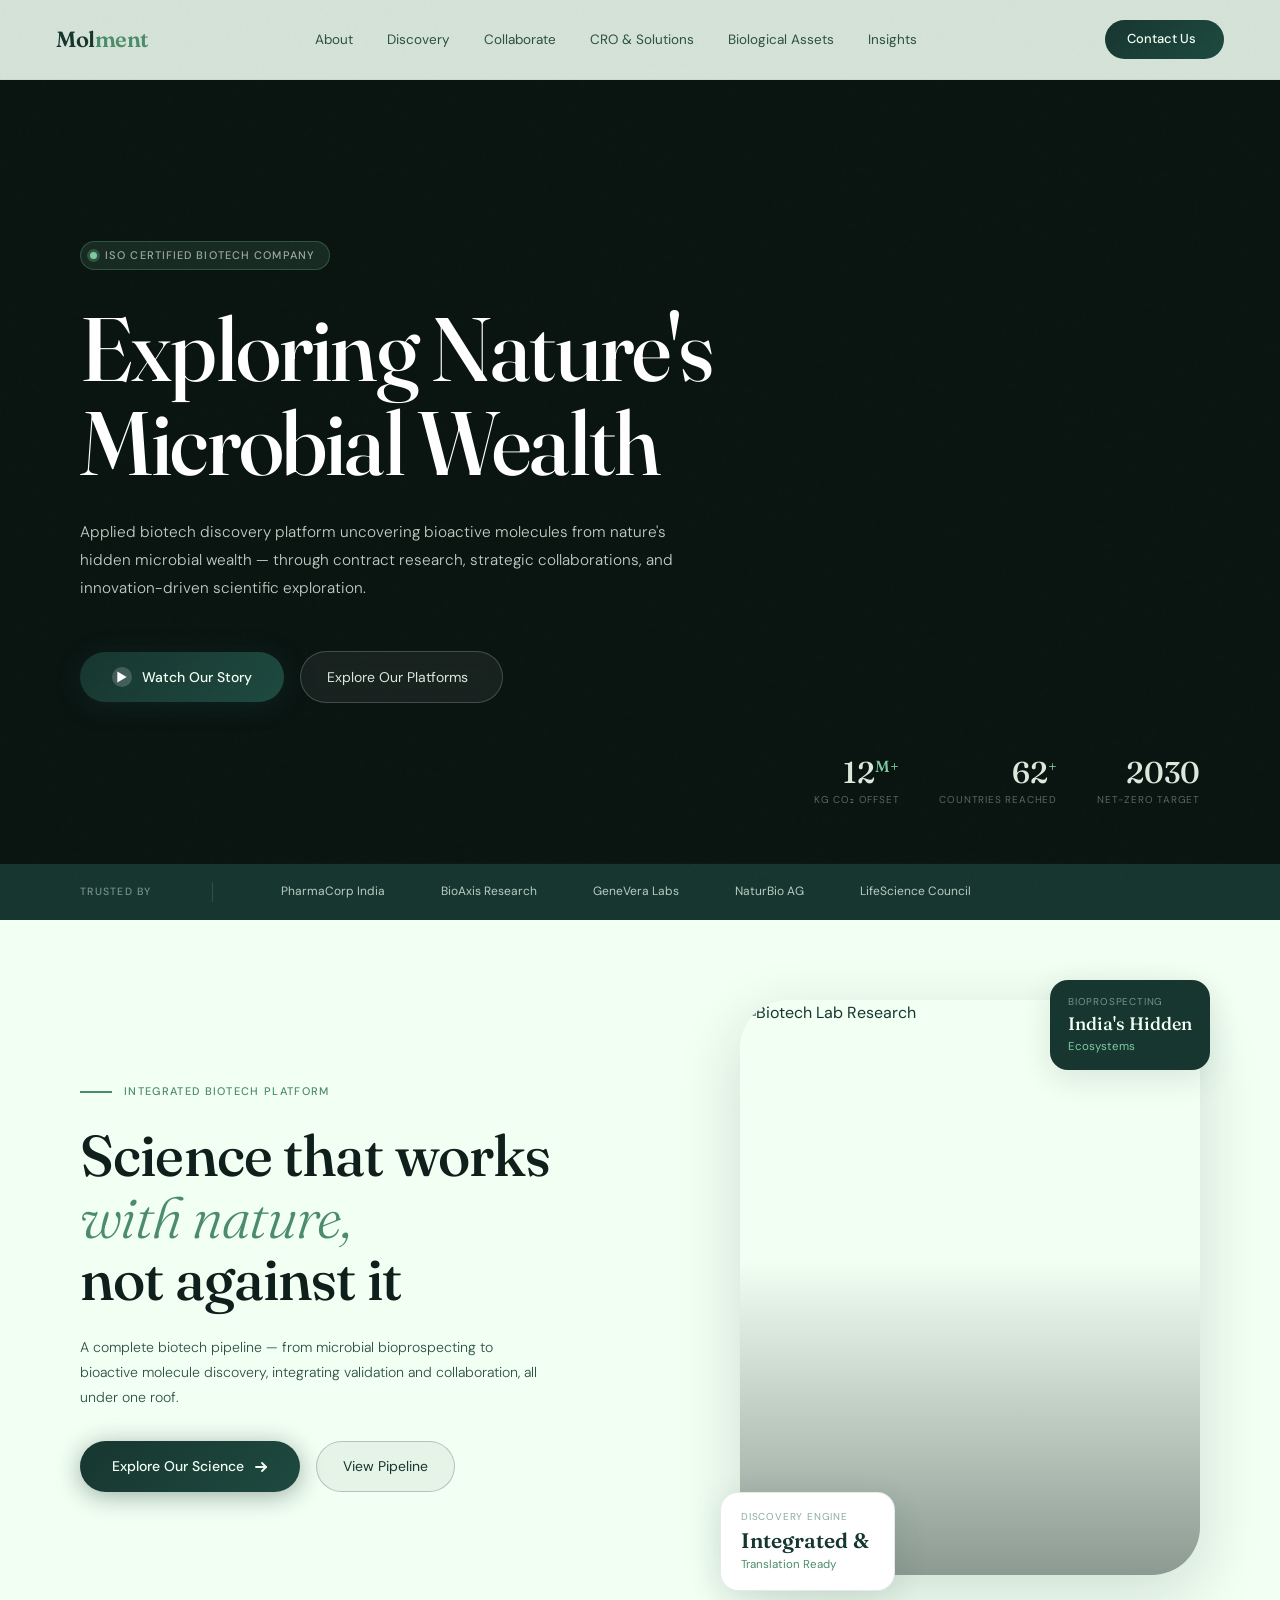
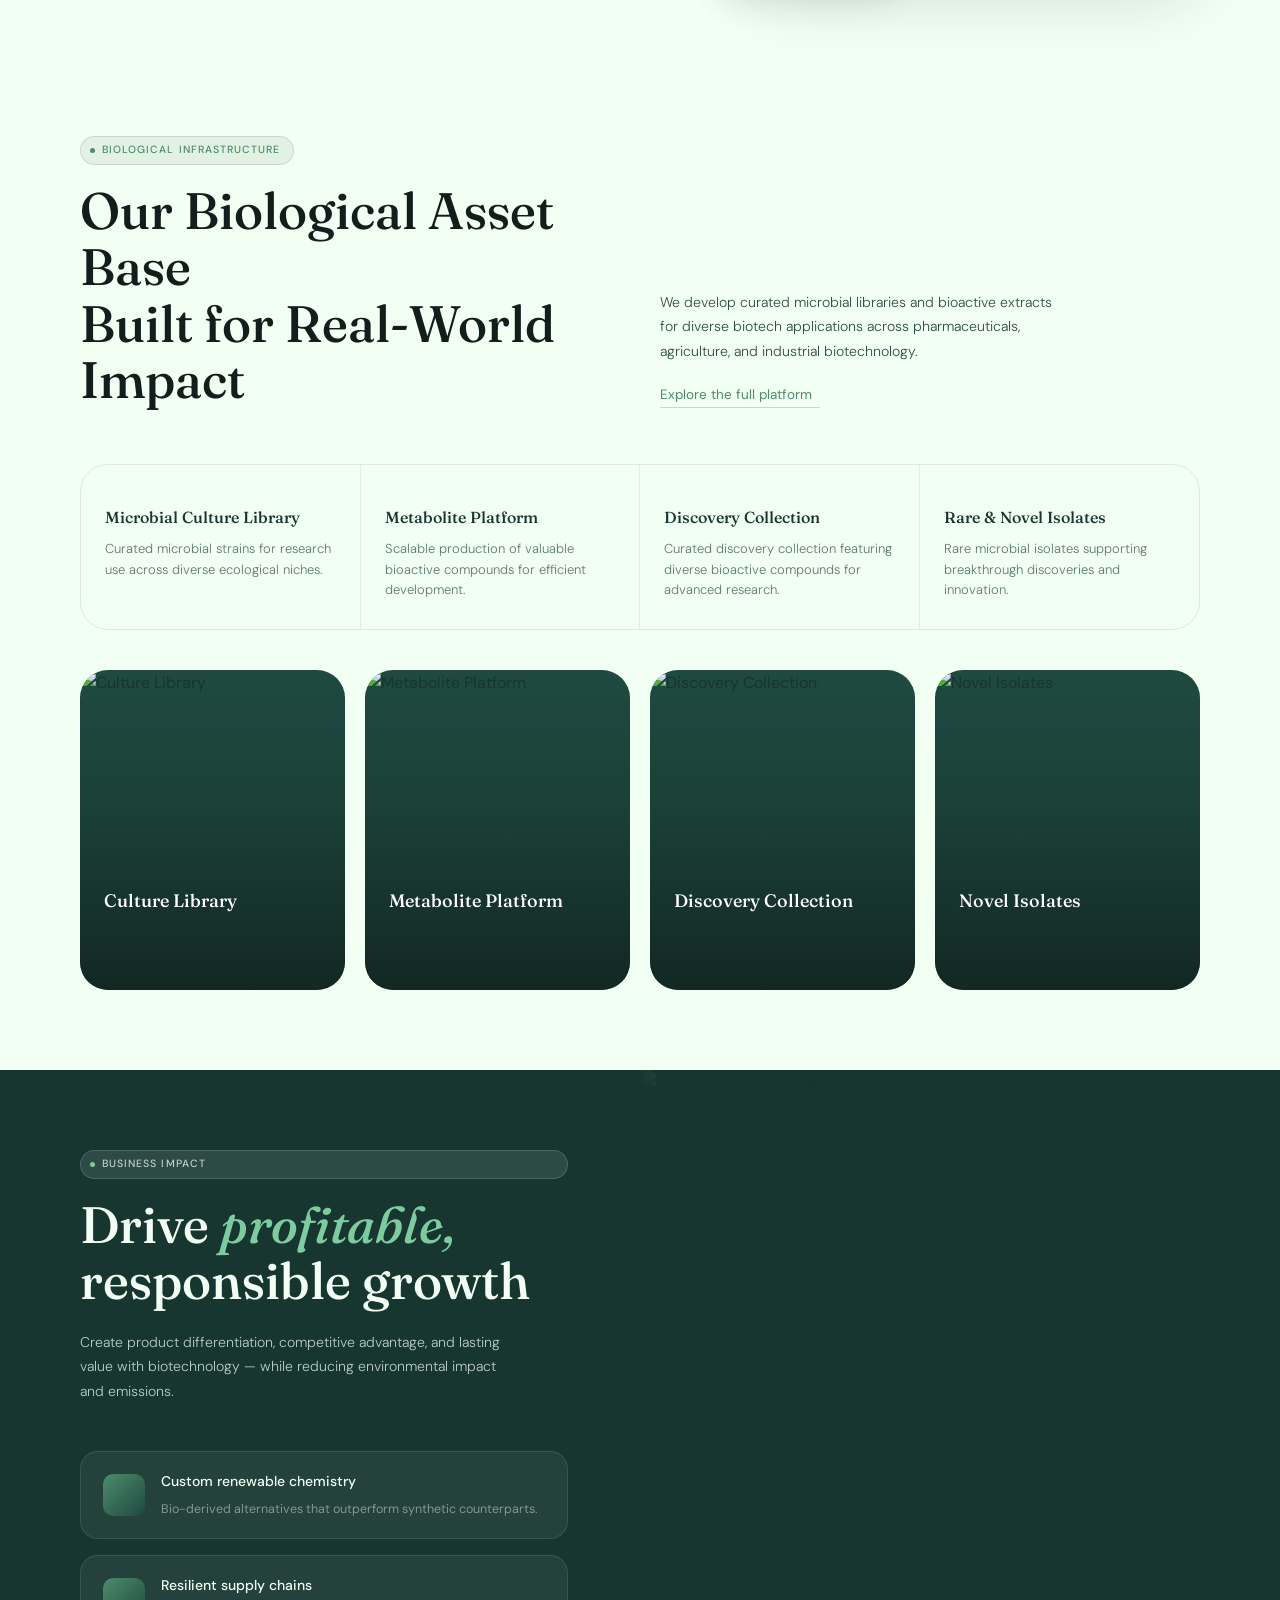
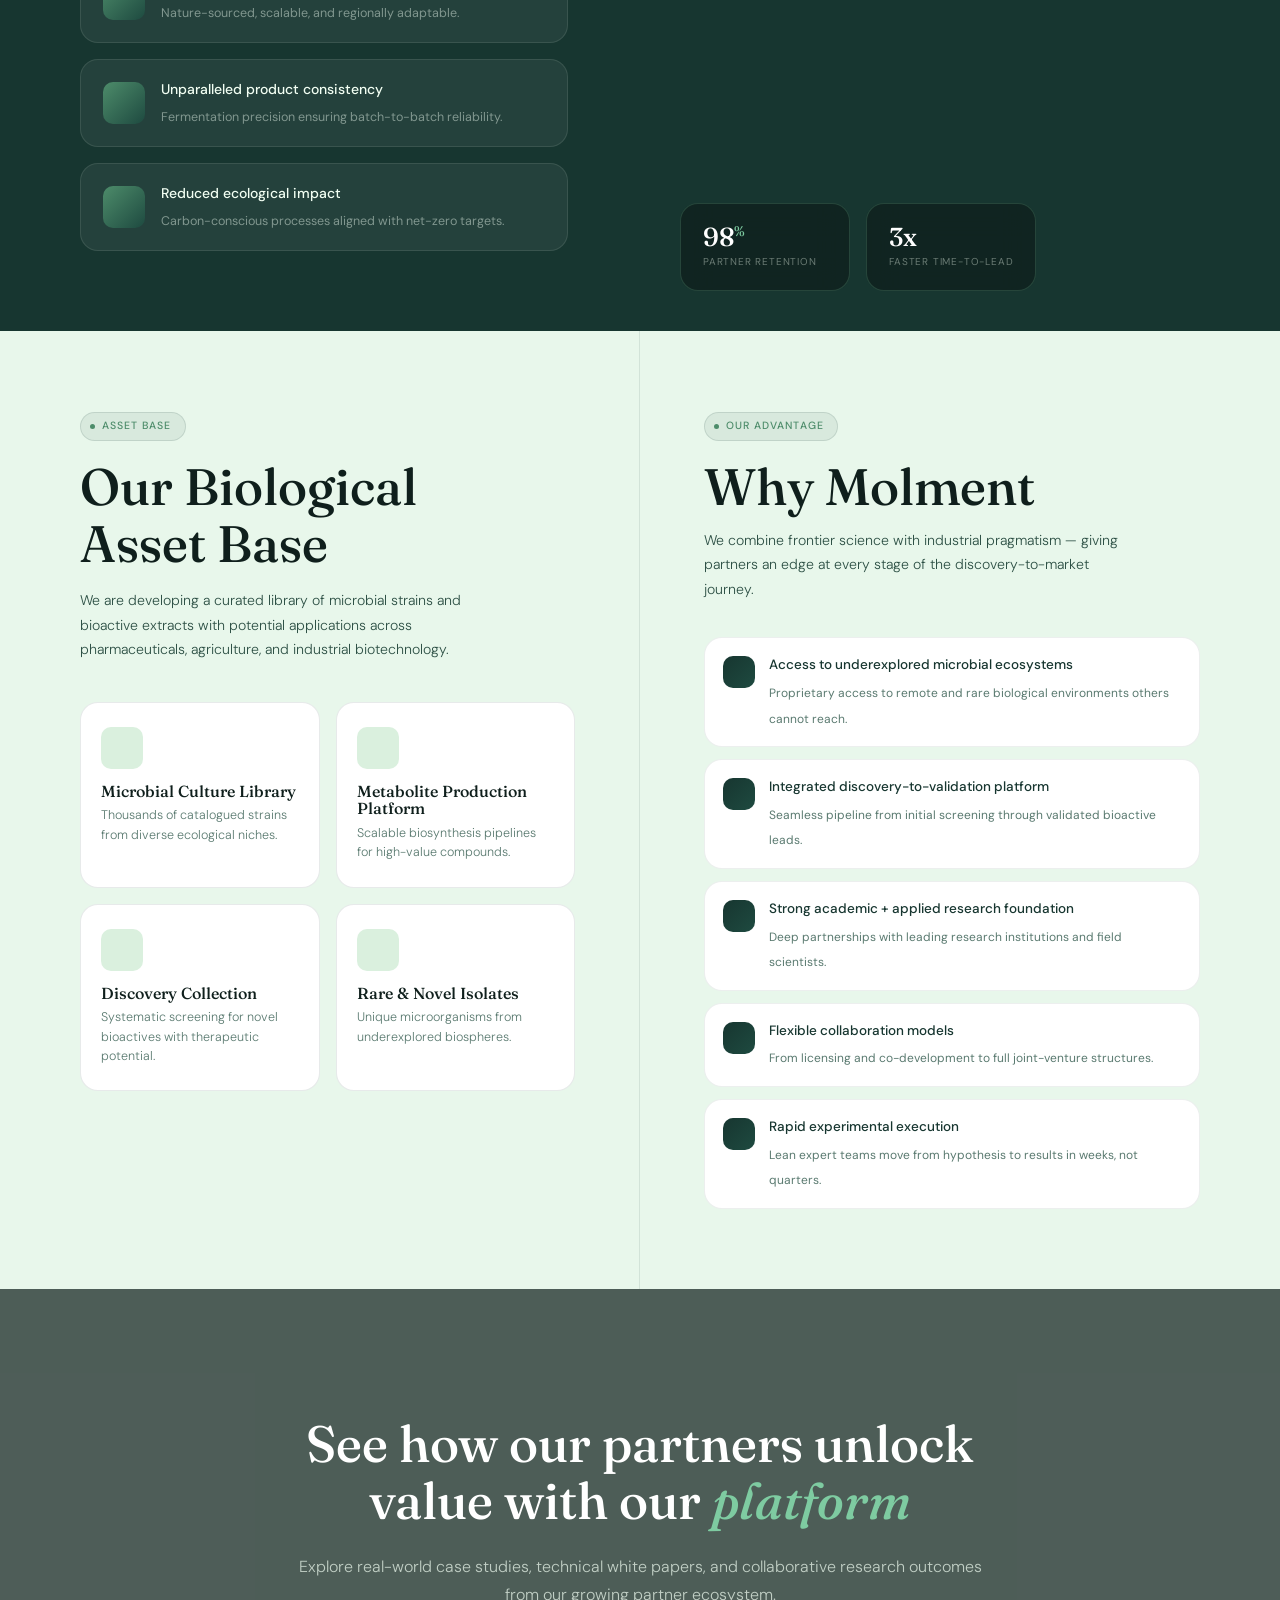
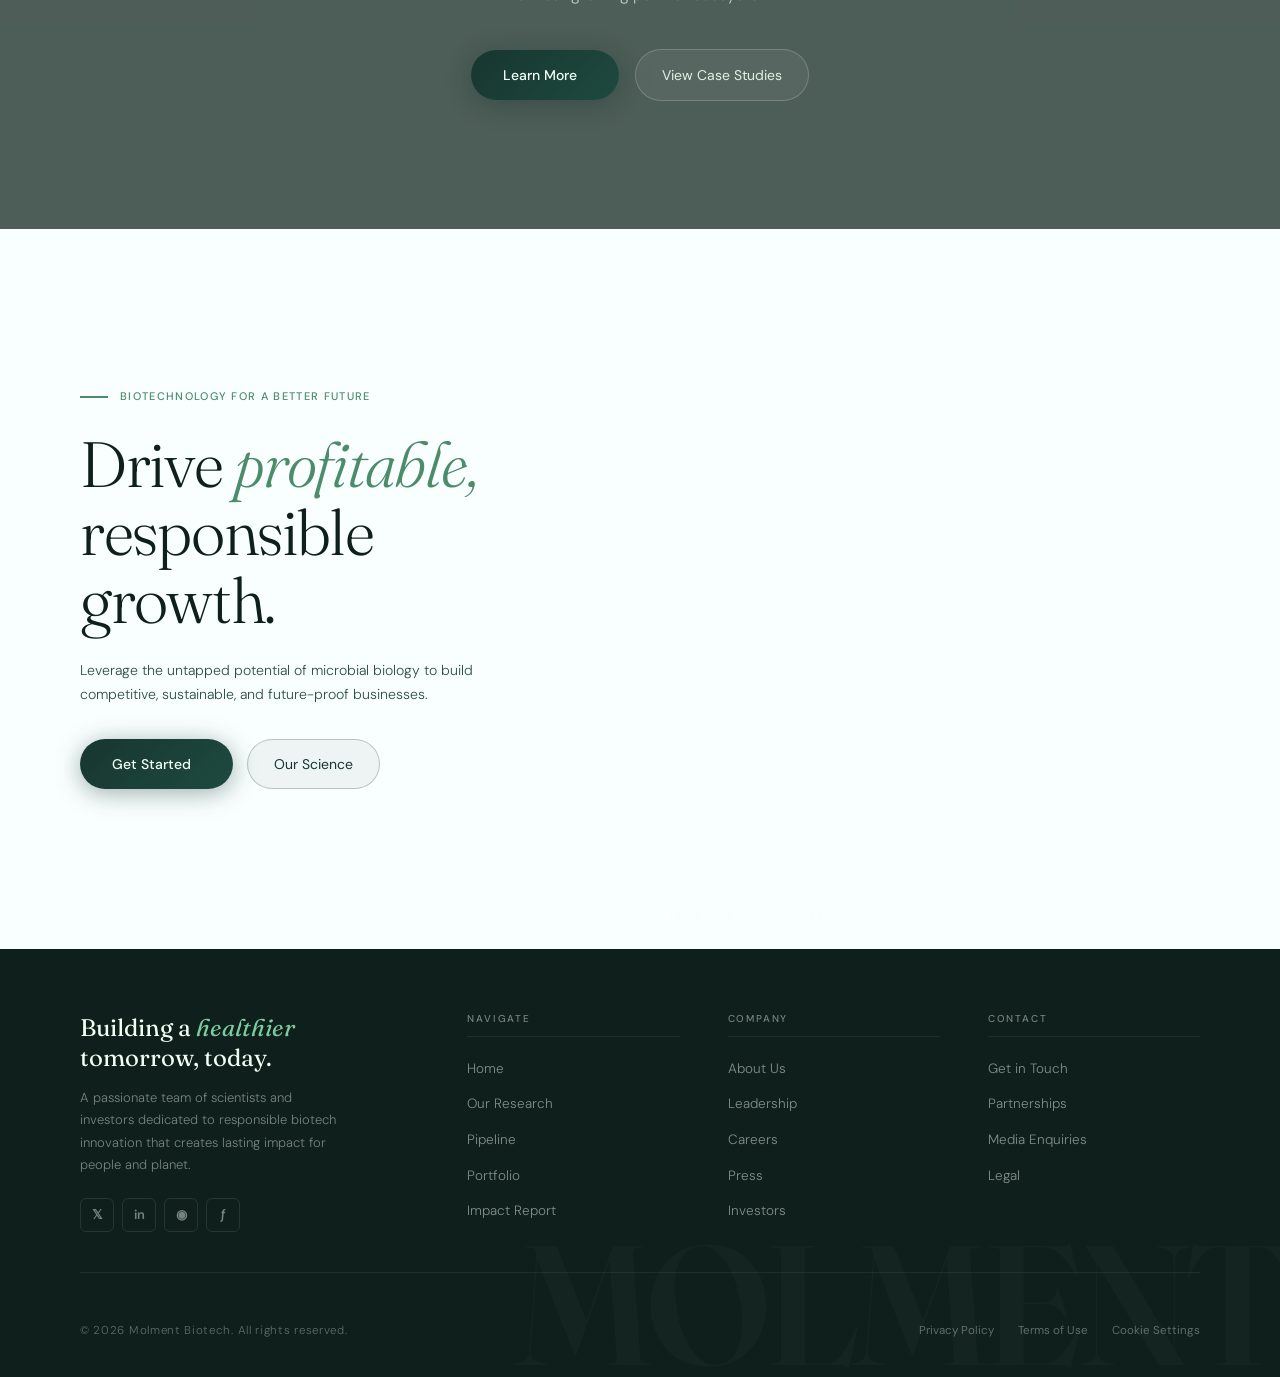
==== commit 57a80edc: "today work done" ====
--- a/index.html
+++ b/index.html
@@ -1,726 +1,1540 @@
 <!DOCTYPE html>
 <html lang="en">
-
 <head>
-    <meta charset="UTF-8" />
-    <meta name="viewport" content="width=device-width, initial-scale=1.0" />
-    <title>MOLMENT BIOTECH</title>
-    <link rel="shortcut icon" href="logo.png" type="image/x-icon">
-    <link rel="preconnect" href="https://fonts.googleapis.com" />
-    <link rel="preconnect" href="https://fonts.gstatic.com" crossorigin />
-    <link href="https://cdn.jsdelivr.net/npm/remixicon@3.5.0/fonts/remixicon.css" rel="stylesheet" />
-    <link
-        href="https://fonts.googleapis.com/css2?family=Cormorant+Garamond:ital,wght@0,300;0,400;0,500;0,600;1,300;1,400&family=DM+Sans:ital,opsz,wght@0,9..40,200;0,9..40,300;0,9..40,400;0,9..40,500;1,9..40,300&display=swap"
-        rel="stylesheet" />
-    <script src="https://cdnjs.cloudflare.com/ajax/libs/gsap/3.12.5/gsap.min.js"></script>
-    <script src="https://cdnjs.cloudflare.com/ajax/libs/gsap/3.12.5/ScrollTrigger.min.js"></script>
-
-   <link rel="stylesheet" href="style.css">
+<meta charset="UTF-8"/>
+<meta name="viewport" content="width=device-width, initial-scale=1.0"/>
+<title>MOLMENT BIOTECH</title>
+<link rel="preconnect" href="https://fonts.googleapis.com"/>
+<link rel="preconnect" href="https://fonts.gstatic.com" crossorigin/>
+<link href="https://fonts.googleapis.com/css2?family=Fraunces:ital,opsz,wght@0,9..144,300;0,9..144,400;0,9..144,500;0,9..144,600;1,9..144,300;1,9..144,400;1,9..144,500&family=DM+Sans:ital,opsz,wght@0,9..40,200;0,9..40,300;0,9..40,400;0,9..40,500;1,9..40,300&display=swap" rel="stylesheet"/>
+<link href="https://cdn.jsdelivr.net/npm/remixicon@3.5.0/fonts/remixicon.css" rel="stylesheet"/>
+<script src="https://cdnjs.cloudflare.com/ajax/libs/gsap/3.12.5/gsap.min.js"></script>
+<script src="https://cdnjs.cloudflare.com/ajax/libs/gsap/3.12.5/ScrollTrigger.min.js"></script>
+<style>
+/* ═══════════════════════════════════════════
+   ROOT DESIGN TOKENS
+═══════════════════════════════════════════ */
+:root {
+  /* Brand palette */
+  --clr-dark:        #0f1f1c;
+  --clr-dark-2:      #173630;
+  --clr-dark-3:      #1e4a40;
+  --clr-mid:         #3A6C4C;
+  --clr-sage:        #4d8c6a;
+  --clr-sage-light:  #6aaf88;
+  --clr-accent:      #7ecba1;
+  --clr-accent-2:    #a8dfc0;
+  --clr-bg:          #F2FFF3;
+  --clr-bg-2:        #e8f7eb;
+  --clr-bg-3:        #daf0de;
+  --clr-bg-4:        #f9fffe;
+  --clr-surface:     #ffffff;
+  --clr-surface-2:   rgba(255,255,255,0.75);
+
+  /* Text */
+  --clr-text:        #173630;
+  --clr-text-2:      #2d5045;
+  --clr-text-muted:  #5a7a70;
+  --clr-text-faint:  #8aaba3;
+  --clr-on-dark:     #F2FFF3;
+  --clr-on-dark-2:   rgba(242,255,243,0.75);
+  --clr-on-dark-3:   rgba(242,255,243,0.45);
+
+  /* Typography */
+  --ff-display:      'Fraunces', 'Palatino Linotype', serif;
+  --ff-body:         'DM Sans', 'Arial', sans-serif;
+
+  /* Spacing */
+  --space-xs:   8px;
+  --space-sm:   16px;
+  --space-md:   24px;
+  --space-lg:   48px;
+  --space-xl:   80px;
+  --space-2xl:  120px;
+
+  /* Layout */
+  --nav-h:      80px;
+  --radius-sm:  10px;
+  --radius-md:  18px;
+  --radius-lg:  28px;
+  --radius-xl:  48px;
+  --radius-full:100px;
+
+  /* Transitions */
+  --ease-out:   cubic-bezier(0.22,1,0.36,1);
+  --ease-in:    cubic-bezier(0.64,0,0.78,0);
+
+  /* Shadows */
+  --shadow-sm:  0 2px 12px rgba(23,54,48,0.08);
+  --shadow-md:  0 8px 32px rgba(23,54,48,0.12);
+  --shadow-lg:  0 20px 64px rgba(23,54,48,0.16);
+}
+
+/* ═══════════════════════════════════════════
+   RESET & BASE
+═══════════════════════════════════════════ */
+*,*::before,*::after { box-sizing:border-box; margin:0; padding:0; }
+html { scroll-behavior:smooth; }
+
+body {
+  font-family: var(--ff-body);
+  font-size: 16px;
+  line-height: 1.6;
+  color: var(--clr-text);
+  background: var(--clr-bg);
+  overflow-x: hidden;
+}
+
+/* Grain overlay */
+body::before {
+  content:'';
+  position:fixed;
+  inset:0;
+  background-image:url("data:image/svg+xml,%3Csvg viewBox='0 0 256 256' xmlns='http://www.w3.org/2000/svg'%3E%3Cfilter id='n'%3E%3CfeTurbulence type='fractalNoise' baseFrequency='0.75' numOctaves='4' stitchTiles='stitch'/%3E%3C/filter%3E%3Crect width='100%25' height='100%25' filter='url(%23n)' opacity='0.025'/%3E%3C/svg%3E");
+  pointer-events:none;
+  z-index:9999;
+  opacity:0.4;
+}
+
+img { max-width:100%; display:block; }
+a { text-decoration:none; color:inherit; }
+ul { list-style:none; }
+
+/* Typography scale */
+h1,h2,h3,h4,h5 { font-family:var(--ff-display); font-weight:500; line-height:1.1; color:var(--clr-text); }
+h1 { font-size:clamp(40px,5.5vw,78px); }
+h2 { font-size:clamp(32px,4vw,60px); }
+h3 { font-size:clamp(20px,2.2vw,28px); }
+h4 { font-size:clamp(16px,1.5vw,20px); }
+p  { font-size:clamp(14px,1.1vw,16px); line-height:1.75; color:var(--clr-text-2); font-weight:300; }
+em { font-style:italic; }
+
+/* ═══════════════════════════════════════════
+   NAVBAR
+═══════════════════════════════════════════ */
+.navbar {
+  position:fixed; top:0; left:0; right:0; z-index:1000;
+  height:var(--nav-h);
+  display:flex; align-items:center; padding:0 56px;
+  background:rgba(242,255,243,0.88);
+  backdrop-filter:blur(24px);
+  border-bottom:1px solid rgba(110,175,136,0.15);
+  transition:background 0.4s var(--ease-out), box-shadow 0.4s var(--ease-out);
+}
+.navbar.scrolled {
+  background:rgba(242,255,243,0.97);
+  box-shadow:var(--shadow-sm);
+}
+
+.nav-logo { flex:0 0 auto; display:flex; align-items:center; gap:10px; }
+.nav-logo-wordmark {
+  font-family:var(--ff-display);
+  font-size:22px;
+  font-weight:600;
+  color:var(--clr-dark-2);
+  letter-spacing:-0.02em;
+}
+.nav-logo-wordmark span { color:var(--clr-sage); }
+
+.nav-links {
+  flex:1; display:flex; justify-content:center;
+  align-items:center; gap:2px;
+}
+
+.nav-item { position:relative; }
+
+.nav-link {
+  display:flex; align-items:center; gap:4px;
+  padding:7px 14px;
+  font-family:var(--ff-body);
+  font-size:13.5px; font-weight:400;
+  color:var(--clr-text-2);
+  border-radius:var(--radius-sm);
+  background:none; border:none; cursor:pointer;
+  transition:color 0.2s, background 0.2s;
+  white-space:nowrap;
+}
+.nav-link:hover { color:var(--clr-dark-2); background:rgba(23,54,48,0.06); }
+.nav-link i { font-size:13px; opacity:0.5; transition:transform 0.25s var(--ease-out); }
+.nav-item:hover .nav-link i { transform:rotate(180deg); opacity:0.8; }
+
+.dropdown {
+  position:absolute; top:calc(100% + 4px); left:50%;
+  transform:translateX(-50%) translateY(-8px) scale(0.97);
+  min-width:220px;
+  background:rgba(249,255,254,0.98);
+  backdrop-filter:blur(32px);
+  border:1px solid rgba(110,175,136,0.2);
+  border-radius:var(--radius-md);
+  padding:8px;
+  opacity:0; pointer-events:none;
+  transition:opacity 0.22s var(--ease-out), transform 0.22s var(--ease-out);
+  transform-origin:top center;
+  box-shadow:var(--shadow-md);
+}
+.nav-item:hover .dropdown {
+  opacity:1; pointer-events:all;
+  transform:translateX(-50%) translateY(0) scale(1);
+}
+.dropdown-label {
+  font-size:10px; font-weight:500; letter-spacing:0.1em;
+  text-transform:uppercase; color:var(--clr-text-faint);
+  padding:8px 12px 4px;
+}
+.dropdown-link {
+  display:flex; align-items:center; gap:10px;
+  padding:9px 12px; border-radius:var(--radius-sm);
+  font-size:13px; color:var(--clr-text-2);
+  transition:background 0.15s, color 0.15s;
+}
+.dropdown-link i { font-size:14px; color:var(--clr-sage); width:16px; text-align:center; }
+.dropdown-link:hover { background:rgba(23,54,48,0.06); color:var(--clr-dark-2); }
+
+.nav-cta-wrap { flex:0 0 auto; margin-left:var(--space-sm); }
+.nav-cta {
+  display:inline-flex; align-items:center; gap:6px;
+  padding:9px 22px;
+  background:linear-gradient(135deg, var(--clr-dark-2) 0%, var(--clr-dark-3) 100%);
+  color:var(--clr-on-dark);
+  font-family:var(--ff-body); font-size:13px; font-weight:500;
+  border-radius:var(--radius-full);
+  transition:filter 0.25s, transform 0.25s var(--ease-out);
+  overflow:hidden; position:relative;
+}
+.nav-cta::after {
+  content:''; position:absolute; inset:0;
+  background:linear-gradient(120deg,transparent,rgba(255,255,255,0.22),transparent);
+  transform:translateX(-100%); transition:transform 0.55s var(--ease-out);
+}
+.nav-cta:hover { filter:brightness(1.12); transform:translateY(-1px); }
+.nav-cta:hover::after { transform:translateX(100%); }
+
+/* Hamburger */
+.hamburger {
+  display:none; flex-direction:column; justify-content:center;
+  align-items:center; gap:5px; width:40px; height:40px;
+  background:none; border:none; cursor:pointer; margin-left:auto;
+  border-radius:var(--radius-sm); transition:background 0.2s; padding:4px;
+}
+.hamburger:hover { background:rgba(23,54,48,0.07); }
+.hamburger span {
+  display:block; width:20px; height:1.5px;
+  background:var(--clr-text); border-radius:2px;
+  transition:transform 0.3s var(--ease-out), opacity 0.3s;
+}
+.hamburger.active span:nth-child(1) { transform:translateY(6.5px) rotate(45deg); }
+.hamburger.active span:nth-child(2) { opacity:0; transform:scaleX(0); }
+.hamburger.active span:nth-child(3) { transform:translateY(-6.5px) rotate(-45deg); }
+
+/* Mobile menu */
+.mobile-overlay {
+  position:fixed; inset:0; background:rgba(15,31,28,0.3);
+  z-index:890; opacity:0; pointer-events:none;
+  transition:opacity 0.35s var(--ease-out);
+}
+.mobile-overlay.open { opacity:1; pointer-events:all; }
+.mobile-menu {
+  position:fixed; top:0; left:-100%; bottom:0;
+  width:min(300px,85vw);
+  background:rgba(242,255,243,0.98); backdrop-filter:blur(24px);
+  border-right:1px solid rgba(110,175,136,0.18);
+  padding:calc(var(--nav-h) + 20px) 24px 32px;
+  transition:left 0.38s var(--ease-out); z-index:900; overflow-y:auto;
+}
+.mobile-menu.open { left:0; }
+.mobile-nav-item { border-bottom:1px solid rgba(23,54,48,0.07); }
+.mobile-nav-link {
+  display:flex; align-items:center; justify-content:space-between;
+  padding:14px 4px; font-size:15px; font-weight:400;
+  color:var(--clr-text); background:none; border:none;
+  font-family:var(--ff-body); width:100%; cursor:pointer;
+}
+.mobile-dropdown { display:none; padding:4px 0 10px; }
+.mobile-dropdown.open { display:block; }
+.mobile-dropdown-link {
+  display:block; padding:9px 12px; font-size:13px;
+  color:var(--clr-text-2); border-radius:var(--radius-sm);
+  transition:background 0.15s;
+}
+.mobile-dropdown-link:hover { background:rgba(23,54,48,0.06); color:var(--clr-dark-2); }
+.mobile-cta {
+  display:block; margin-top:24px; padding:13px;
+  text-align:center;
+  background:linear-gradient(135deg,var(--clr-dark-2),var(--clr-dark-3));
+  color:var(--clr-on-dark); border-radius:var(--radius-md);
+  font-weight:500; font-size:14px;
+}
+
+/* ═══════════════════════════════════════════
+   HERO — VIDEO SECTION
+═══════════════════════════════════════════ */
+.video-section {
+  position:relative; min-height:96vh;
+  display:flex; align-items:center; justify-content:flex-start;
+  overflow:hidden; background:#0a1512;
+}
+.video-bg { position:absolute; inset:0; z-index:0; }
+.video-bg video {
+  position:absolute; inset:0; width:100%; height:100%;
+  object-fit:cover; z-index:1;
+}
+.video-overlay {
+  position:absolute; inset:0; z-index:2;
+  background:
+    linear-gradient(to right, rgba(10,21,18,0.9) 0%, rgba(10,21,18,0.6) 55%, rgba(10,21,18,0.2) 100%),
+    linear-gradient(to top, rgba(10,21,18,0.7) 0%, transparent 50%);
+}
+
+.video-content {
+  position:relative; z-index:4;
+  padding:80px 80px;
+  max-width:960px; margin-top:var(--nav-h);
+}
+
+.eyebrow {
+  display:inline-flex; align-items:center; gap:8px;
+  padding:5px 14px 5px 9px;
+  background:rgba(106,175,136,0.15);
+  border:1px solid rgba(106,175,136,0.3);
+  border-radius:var(--radius-full);
+  margin-bottom:32px;
+}
+.eyebrow-dot {
+  width:7px; height:7px; border-radius:50%;
+  background:var(--clr-accent);
+  box-shadow:0 0 0 3px rgba(126,203,161,0.25);
+  animation:pulse 2.5s ease-in-out infinite;
+}
+@keyframes pulse {
+  0%,100% { box-shadow:0 0 0 3px rgba(126,203,161,0.25); }
+  50%      { box-shadow:0 0 0 8px rgba(126,203,161,0.06); }
+}
+.eyebrow-text {
+  font-family:var(--ff-body);
+  font-size:11px; font-weight:500;
+  letter-spacing:0.1em; text-transform:uppercase;
+  color:rgba(242,255,243,0.6);
+}
+
+.video-headline {
+  font-family: var(--ff-display);
+  font-size:clamp(48px,7.5vw,90px);
+  font-weight:500; line-height:1.04;
+  letter-spacing:-0.02em; color:#fff;
+  margin-bottom:28px;
+}
+.video-headline em { font-style:italic; font-weight:300; color:var(--clr-accent); }
+
+.video-desc {
+  font-size:clamp(15px,1.2vw,17px);
+  font-weight:300; line-height:1.85;
+  color:rgba(242,255,243,0.8);
+  max-width:600px; margin-bottom:48px;
+}
+
+.video-actions { display:flex; align-items:center; gap:16px; flex-wrap:wrap; }
+
+.btn-primary {
+  display:inline-flex; align-items:center; gap:10px;
+  padding:14px 32px;
+  background:linear-gradient(135deg, var(--clr-dark-2) 0%, var(--clr-dark-3) 100%);
+  color:var(--clr-on-dark);
+  font-family:var(--ff-body); font-size:14px; font-weight:500;
+  border-radius:var(--radius-full); border:none; cursor:pointer;
+  box-shadow:0 4px 24px rgba(23,54,48,0.4);
+  transition:transform 0.25s var(--ease-out), box-shadow 0.25s var(--ease-out), filter 0.25s;
+  position:relative; overflow:hidden;
+}
+.btn-primary::after {
+  content:''; position:absolute; inset:0;
+  background:linear-gradient(120deg,transparent,rgba(255,255,255,0.25),transparent);
+  transform:translateX(-100%); transition:transform 0.55s var(--ease-out);
+}
+.btn-primary:hover { transform:translateY(-3px); box-shadow:0 14px 40px rgba(23,54,48,0.45); filter:brightness(1.1); }
+.btn-primary:hover::after { transform:translateX(100%); }
+.btn-primary svg { width:14px; height:14px; transition:transform 0.25s; }
+.btn-primary:hover svg { transform:translateX(3px); }
+
+.btn-ghost {
+  display:inline-flex; align-items:center; gap:8px;
+  padding:14px 26px;
+  color:rgba(242,255,243,0.9);
+  font-family:var(--ff-body); font-size:14px; font-weight:400;
+  border-radius:var(--radius-full);
+  border:1px solid rgba(242,255,243,0.2);
+  background:rgba(242,255,243,0.06); backdrop-filter:blur(8px);
+  transition:background 0.22s, border-color 0.22s, transform 0.22s var(--ease-out);
+}
+.btn-ghost:hover { background:rgba(242,255,243,0.12); border-color:rgba(242,255,243,0.35); transform:translateY(-2px); }
+
+.btn-outline {
+  display:inline-flex; align-items:center; gap:8px;
+  padding:13px 26px;
+  color:var(--clr-dark-2);
+  font-family:var(--ff-body); font-size:14px; font-weight:400;
+  border-radius:var(--radius-full);
+  border:1px solid rgba(23,54,48,0.25);
+  background:rgba(23,54,48,0.05);
+  transition:background 0.22s, border-color 0.22s, transform 0.22s;
+}
+.btn-outline:hover { background:rgba(23,54,48,0.1); border-color:rgba(23,54,48,0.4); transform:translateY(-2px); }
+
+/* Stats */
+.video-stats {
+  position:absolute; bottom:56px; right:80px; z-index:4;
+  display:flex; gap:40px;
+}
+.stat-item { text-align:right; }
+.stat-num {
+  font-family:var(--ff-display); font-size:30px; font-weight:500;
+  color:rgba(242,255,243,0.9); line-height:1; margin-bottom:4px;
+}
+.stat-num sup { font-size:16px; color:var(--clr-accent); }
+.stat-label { font-size:10px; letter-spacing:0.08em; text-transform:uppercase; color:rgba(242,255,243,0.35); }
+
+/* Scroll line */
+.scroll-line {
+  position:absolute; bottom:0; left:0; right:0; height:1px;
+  background:linear-gradient(to right,transparent,rgba(106,175,136,0.2) 30%,rgba(106,175,136,0.1) 70%,transparent);
+}
+
+/* ═══════════════════════════════════════════
+   HERO — BRAND STRIP
+═══════════════════════════════════════════ */
+.hero-strip {
+  background:var(--clr-dark-2);
+  padding:18px 80px;
+  display:flex; align-items:center; gap:60px; overflow:hidden;
+}
+.strip-label {
+  font-size:10.5px; font-weight:500; letter-spacing:0.12em;
+  text-transform:uppercase; color:var(--clr-on-dark-3); white-space:nowrap;
+  flex-shrink:0;
+}
+.strip-divider { width:1px; height:20px; background:rgba(242,255,243,0.12); flex-shrink:0; }
+.strip-items {
+  display:flex; align-items:center; gap:48px; flex:1; overflow:hidden;
+}
+.strip-item {
+  display:flex; align-items:center; gap:8px;
+  font-size:12px; color:var(--clr-on-dark-2); white-space:nowrap;
+}
+.strip-item i { font-size:14px; color:var(--clr-accent); }
+
+/* ═══════════════════════════════════════════
+   HERO — MAIN SECTION
+═══════════════════════════════════════════ */
+.hero-main {
+  background:var(--clr-bg);
+  padding:var(--space-xl) 80px;
+  display:grid; grid-template-columns:1fr 1fr;
+  align-items:center; gap:60px;
+}
+
+.hero-text { display:flex; flex-direction:column; gap:var(--space-md); }
+
+.hero-overline {
+  font-family:var(--ff-body); font-size:11px; font-weight:500;
+  letter-spacing:0.12em; text-transform:uppercase; color:var(--clr-sage);
+  display:flex; align-items:center; gap:12px;
+}
+.hero-overline::before {
+  content:''; display:block; width:32px; height:1.5px; background:var(--clr-sage);
+}
+
+.hero-headline {
+  font-family:var(--ff-display);
+  font-size:clamp(38px,4.5vw,64px);
+  font-weight:500; line-height:1.08;
+  letter-spacing:-0.015em; color:var(--clr-dark);
+}
+.hero-headline em { font-style:italic; font-weight:300; color:var(--clr-sage); }
+
+.hero-desc { color:var(--clr-text-2); max-width:460px; }
+
+.hero-actions { display:flex; align-items:center; gap:16px; flex-wrap:wrap; margin-top:8px; }
+
+/* Hero visual */
+.hero-visual {
+  position:relative; display:flex;
+  align-items:center; justify-content:flex-end;
+}
+
+.hero-image-wrap {
+  position:relative; width:100%; max-width:480px; aspect-ratio:4/5;
+  border-radius:var(--radius-xl); overflow:hidden;
+  box-shadow:var(--shadow-lg);
+}
+.hero-image-wrap img {
+  width:100%; height:100%; object-fit:cover;
+  transition:transform 6s ease;
+}
+.hero-image-wrap:hover img { transform:scale(1.04); }
+
+/* Image overlay tint */
+.hero-image-wrap::after {
+  content:''; position:absolute; inset:0;
+  background:linear-gradient(to top, rgba(15,31,28,0.45) 0%, transparent 55%);
+}
+
+.hero-badge {
+  position:absolute; bottom:-16px; left:-20px;
+  background:var(--clr-surface);
+  border:1px solid rgba(23,54,48,0.1);
+  border-radius:var(--radius-md);
+  padding:16px 20px;
+  box-shadow:var(--shadow-md);
+  min-width:175px;
+}
+.hero-badge-label { font-size:10px; letter-spacing:0.08em; text-transform:uppercase; color:var(--clr-text-faint); margin-bottom:4px; }
+.hero-badge-value { font-family:var(--ff-display); font-size:21px; font-weight:600; color:var(--clr-dark-2); line-height:1.1; }
+.hero-badge-sub { font-size:11.5px; color:var(--clr-sage); margin-top:4px; }
+
+.hero-badge-2 {
+  position:absolute; top:-20px; right:-10px;
+  background:var(--clr-dark-2);
+  border-radius:var(--radius-md);
+  padding:14px 18px;
+  box-shadow:var(--shadow-md);
+  min-width:160px;
+}
+.hero-badge-2 .hero-badge-label { color:var(--clr-on-dark-3); }
+.hero-badge-2 .hero-badge-value { font-family:var(--ff-display); font-size:18px; font-weight:500; color:var(--clr-on-dark); }
+.hero-badge-2 .hero-badge-sub { color:var(--clr-accent); }
+
+/* ═══════════════════════════════════════════
+   SECTION WRAPPER UTIL
+═══════════════════════════════════════════ */
+.section { padding:var(--space-xl) 80px; }
+.section-sm { padding:var(--space-lg) 80px; }
+
+.section-tag {
+  display:inline-flex; align-items:center; gap:7px;
+  padding:5px 13px 5px 9px;
+  background:rgba(23,54,48,0.07);
+  border:1px solid rgba(23,54,48,0.12);
+  border-radius:var(--radius-full); margin-bottom:18px;
+}
+.section-tag-dot { width:5px; height:5px; border-radius:50%; background:var(--clr-sage); }
+.section-tag-text { font-size:10.5px; font-weight:500; letter-spacing:0.1em; text-transform:uppercase; color:var(--clr-sage); }
+
+/* ═══════════════════════════════════════════
+   ASSETS SECTION (Page 3)
+═══════════════════════════════════════════ */
+.assets-section { background:var(--clr-bg); }
+
+.assets-header {
+  display:grid; grid-template-columns:1fr 1fr;
+  gap:40px; align-items:end; margin-bottom:56px;
+}
+.assets-header h2 { color:var(--clr-dark); }
+.assets-header-right { display:flex; flex-direction:column; justify-content:flex-end; gap:20px; }
+.assets-intro { color:var(--clr-text-2); max-width:400px; }
+.assets-link {
+  display:inline-flex; align-items:center; gap:8px;
+  font-size:13.5px; color:var(--clr-sage);
+  border-bottom:1px solid rgba(77,140,106,0.3);
+  padding-bottom:2px; width:fit-content;
+  transition:gap 0.2s, border-color 0.2s;
+}
+.assets-link:hover { gap:12px; border-color:var(--clr-sage); }
+.assets-link i { font-size:14px; }
+
+/* Info grid */
+.assets-info-grid {
+  display:grid; grid-template-columns:repeat(4,1fr);
+  gap:0; border:1px solid rgba(23,54,48,0.1);
+  border-radius:var(--radius-lg); overflow:hidden;
+  margin-bottom:40px;
+}
+.asset-info-item {
+  padding:28px 24px;
+  border-right:1px solid rgba(23,54,48,0.08);
+  transition:background 0.25s;
+}
+.asset-info-item:last-child { border-right:none; }
+.asset-info-item:hover { background:rgba(23,54,48,0.03); }
+.asset-info-icon { font-size:22px; color:var(--clr-sage); margin-bottom:12px; }
+.asset-info-title { font-family:var(--ff-display); font-size:16px; font-weight:500; color:var(--clr-dark-2); margin-bottom:8px; }
+.asset-info-desc { font-size:13px; color:var(--clr-text-muted); line-height:1.6; }
+
+/* Cards grid */
+.assets-cards {
+  display:grid; grid-template-columns:repeat(4,1fr); gap:20px;
+}
+
+.asset-card {
+  border-radius:var(--radius-lg); overflow:hidden;
+  position:relative; height:320px; cursor:pointer;
+  background:var(--clr-dark-3);
+}
+.asset-card-img {
+  position:absolute; inset:0; z-index:1;
+  transition:opacity 0.4s var(--ease-out);
+}
+.asset-card-img img {
+  width:100%; height:100%; object-fit:cover;
+  transition:transform 0.6s var(--ease-out);
+}
+.asset-card::before {
+  content:''; position:absolute; inset:0; z-index:2;
+  background:linear-gradient(to top,rgba(15,31,28,0.8) 0%,rgba(15,31,28,0.2) 60%,transparent 100%);
+  transition:opacity 0.35s;
+}
+.asset-card:hover::before { opacity:0.95; }
+.asset-card:hover .asset-card-img img { transform:scale(1.07); }
+
+.asset-card-content {
+  position:absolute; inset:0; z-index:3;
+  padding:28px 24px;
+  display:flex; flex-direction:column; justify-content:flex-end;
+}
+.asset-card-icon {
+  font-size:28px; color:var(--clr-accent);
+  margin-bottom:12px;
+  opacity:0; transform:translateY(8px);
+  transition:all 0.3s var(--ease-out);
+}
+.asset-card:hover .asset-card-icon { opacity:1; transform:translateY(0); }
+.asset-card-title { font-family:var(--ff-display); font-size:18px; font-weight:500; color:#fff; margin-bottom:6px; }
+.asset-card-desc {
+  font-size:13px; color:rgba(242,255,243,0.65); line-height:1.55;
+  opacity:0; transform:translateY(8px);
+  transition:all 0.3s 0.05s var(--ease-out);
+}
+.asset-card:hover .asset-card-desc { opacity:1; transform:translateY(0); }
+
+/* ═══════════════════════════════════════════
+   GROWTH SECTION (Page 4)
+═══════════════════════════════════════════ */
+.growth-section {
+  background:var(--clr-dark-2);
+  display:grid; grid-template-columns:1fr 1fr;
+  gap:0; min-height:70vh; overflow:hidden;
+}
+.growth-left {
+  padding:var(--space-xl) 72px var(--space-xl) 80px;
+  display:flex; flex-direction:column; justify-content:center;
+}
+.growth-left .section-tag { background:rgba(242,255,243,0.1); border-color:rgba(242,255,243,0.15); }
+.growth-left .section-tag-dot { background:var(--clr-accent); }
+.growth-left .section-tag-text { color:var(--clr-on-dark-2); }
+.growth-left h2 { color:var(--clr-on-dark); margin-bottom:20px; }
+.growth-left h2 em { color:var(--clr-accent); }
+.growth-left p { color:var(--clr-on-dark-2); max-width:420px; margin-bottom:48px; }
+
+.growth-points { display:flex; flex-direction:column; gap:16px; }
+.growth-point {
+  display:flex; align-items:center; gap:16px;
+  padding:18px 22px;
+  background:rgba(242,255,243,0.06);
+  border:1px solid rgba(242,255,243,0.1);
+  border-radius:var(--radius-md);
+  transition:background 0.25s var(--ease-out), transform 0.25s var(--ease-out), border-color 0.25s;
+}
+.growth-point:hover {
+  background:rgba(242,255,243,0.1); border-color:rgba(126,203,161,0.3);
+  transform:translateX(6px);
+}
+.gp-icon {
+  width:42px; height:42px; flex-shrink:0;
+  background:linear-gradient(135deg,var(--clr-sage),var(--clr-dark-3));
+  border-radius:var(--radius-sm);
+  display:flex; align-items:center; justify-content:center;
+}
+.gp-icon i { font-size:18px; color:var(--clr-accent); }
+.gp-text strong { display:block; font-size:14px; font-weight:500; color:var(--clr-on-dark); margin-bottom:2px; }
+.gp-text span { font-size:12.5px; color:var(--clr-on-dark-3); line-height:1.45; }
+
+.growth-right { position:relative; overflow:hidden; }
+.growth-right img {
+  width:100%; height:100%; object-fit:cover;
+  filter:saturate(0.85) brightness(0.95);
+}
+.growth-right::before {
+  content:''; position:absolute; inset:0; z-index:1;
+  background:linear-gradient(to right, var(--clr-dark-2) 0%, transparent 40%);
+}
+.growth-stat-overlay {
+  position:absolute; bottom:40px; left:40px; z-index:2;
+  display:grid; grid-template-columns:1fr 1fr; gap:16px;
+}
+.gs-item {
+  background:rgba(15,31,28,0.75); backdrop-filter:blur(16px);
+  border:1px solid rgba(126,203,161,0.2);
+  border-radius:var(--radius-md); padding:20px 22px;
+}
+.gs-num { font-family:var(--ff-display); font-size:26px; font-weight:500; color:#fff; line-height:1; margin-bottom:4px; }
+.gs-num sup { font-size:14px; color:var(--clr-accent); }
+.gs-label { font-size:10px; letter-spacing:0.08em; text-transform:uppercase; color:rgba(242,255,243,0.4); }
+
+/* ═══════════════════════════════════════════
+   COMBINED: BIO ASSETS + WHY MOLMET
+═══════════════════════════════════════════ */
+.combined-section {
+  background:var(--clr-bg-2);
+  display:grid; grid-template-columns:1fr 1fr;
+  gap:0;
+}
+
+.bio-side {
+  padding:var(--space-xl) 64px var(--space-xl) 80px;
+  border-right:1px solid rgba(23,54,48,0.1);
+}
+.bio-side h2 { color:var(--clr-dark); margin-bottom:16px; }
+.bio-side > p { color:var(--clr-text-2); max-width:440px; margin-bottom:40px; }
+
+.bio-cards { display:grid; grid-template-columns:1fr 1fr; gap:16px; }
+.bio-card {
+  background:var(--clr-surface);
+  border:1px solid rgba(23,54,48,0.1);
+  border-radius:var(--radius-md);
+  padding:24px 20px;
+  cursor:pointer;
+  transition:transform 0.3s var(--ease-out), box-shadow 0.3s var(--ease-out), border-color 0.3s;
+}
+.bio-card:hover {
+  transform:translateY(-6px);
+  box-shadow:var(--shadow-md);
+  border-color:rgba(77,140,106,0.35);
+}
+.bio-card-icon {
+  width:42px; height:42px; border-radius:var(--radius-sm);
+  background:var(--clr-bg-3);
+  display:flex; align-items:center; justify-content:center;
+  margin-bottom:14px;
+}
+.bio-card-icon i { font-size:18px; color:var(--clr-dark-2); }
+.bio-card h4 { font-family:var(--ff-display); font-size:16px; font-weight:500; color:var(--clr-dark); margin-bottom:6px; }
+.bio-card p { font-size:12.5px; color:var(--clr-text-muted); line-height:1.55; }
+
+/* Why side */
+.why-side {
+  padding:var(--space-xl) 80px var(--space-xl) 64px;
+}
+.why-side h2 { color:var(--clr-dark); margin-bottom:12px; }
+.why-side > p { color:var(--clr-text-2); max-width:420px; margin-bottom:36px; }
+
+.why-list { display:flex; flex-direction:column; gap:12px; }
+.why-item {
+  display:flex; align-items:flex-start; gap:14px;
+  padding:16px 18px;
+  background:var(--clr-surface);
+  border:1px solid rgba(23,54,48,0.08);
+  border-radius:var(--radius-md);
+  transition:background 0.22s, transform 0.22s, border-color 0.22s;
+}
+.why-item:hover {
+  background:var(--clr-bg);
+  border-color:rgba(77,140,106,0.3);
+  transform:translateX(5px);
+}
+.wi-icon {
+  width:32px; height:32px; min-width:32px;
+  background:linear-gradient(135deg,var(--clr-dark-2),var(--clr-dark-3));
+  border-radius:var(--radius-sm);
+  display:flex; align-items:center; justify-content:center; margin-top:2px;
+}
+.wi-icon i { font-size:13px; color:var(--clr-on-dark); }
+.wi-text strong { display:block; font-size:13.5px; font-weight:500; color:var(--clr-dark-2); margin-bottom:3px; }
+.wi-text span { font-size:12px; color:var(--clr-text-muted); line-height:1.5; }
+
+/* ═══════════════════════════════════════════
+   CTA SECTION (Page 5)
+═══════════════════════════════════════════ */
+.cta-section {
+  position:relative; min-height:60vh;
+  display:flex; align-items:center; justify-content:center;
+  overflow:hidden; text-align:center;
+}
+.cta-bg {
+  position:absolute; inset:0;
+  background:url('https://images.unsplash.com/photo-1576086213369-97a306d36557?w=1600&q=80') center/cover no-repeat;
+}
+.cta-bg::after {
+  content:''; position:absolute; inset:0;
+  background:rgba(15,31,28,0.72);
+}
+.cta-content {
+  position:relative; z-index:2;
+  max-width:800px; padding:80px 40px;
+}
+.cta-content h2 {
+  font-size:clamp(32px,4vw,58px); color:#fff;
+  margin-bottom:24px; line-height:1.1;
+}
+.cta-content h2 em { color:var(--clr-accent); }
+.cta-content p { color:rgba(242,255,243,0.7); margin-bottom:40px; font-size:16px; }
+.cta-actions { display:flex; align-items:center; justify-content:center; gap:16px; flex-wrap:wrap; }
+
+/* ═══════════════════════════════════════════
+   VIDEO OUTRO SECTION
+═══════════════════════════════════════════ */
+.outro-section {
+  background:var(--clr-bg-4);
+  display:grid; grid-template-columns:1fr 1fr;
+  min-height:80vh; overflow:hidden;
+}
+.outro-text {
+  padding:var(--space-xl) 64px var(--space-xl) 80px;
+  display:flex; flex-direction:column;
+  justify-content:center; gap:var(--space-md);
+}
+.outro-label {
+  font-size:11px; font-weight:500; letter-spacing:0.12em;
+  text-transform:uppercase; color:var(--clr-sage);
+  display:flex; align-items:center; gap:12px;
+}
+.outro-label::before { content:''; display:block; width:28px; height:1.5px; background:var(--clr-sage); }
+.outro-headline {
+  font-family:var(--ff-display);
+  font-size:clamp(40px,5vw,72px);
+  font-weight:300; line-height:1.06;
+  letter-spacing:-0.02em; color:var(--clr-dark);
+}
+.outro-headline em { font-style:italic; color:var(--clr-sage); }
+.outro-desc { color:var(--clr-text-2); max-width:400px; }
+
+.outro-video {
+  position:relative; overflow:hidden;
+}
+.outro-video video {
+  width:100%; height:100%; object-fit:cover;
+  filter:saturate(0.88) contrast(1.02);
+}
+.outro-video-tag {
+  position:absolute; bottom:24px; left:24px; z-index:2;
+  display:flex; align-items:center; gap:8px;
+  font-size:10.5px; letter-spacing:0.1em; text-transform:uppercase;
+  color:rgba(242,255,243,0.65);
+}
+.outro-video-tag::before {
+  content:''; display:block; width:6px; height:6px;
+  background:#fff; border-radius:50%;
+  animation:tagblink 2s ease-in-out infinite;
+}
+@keyframes tagblink { 0%,100%{opacity:1;} 50%{opacity:0.3;} }
+
+/* ═══════════════════════════════════════════
+   FOOTER
+═══════════════════════════════════════════ */
+footer {
+  background:var(--clr-dark);
+  color:var(--clr-on-dark);
+  padding:64px 80px 36px;
+  position:relative; overflow:hidden;
+}
+footer::before {
+  content:'MOLMENT';
+  position:absolute; bottom:-12px; right:-4px;
+  font-family:var(--ff-display); font-size:170px; font-weight:600;
+  color:rgba(242,255,243,0.022); line-height:1;
+  pointer-events:none; user-select:none;
+  letter-spacing:-0.04em;
+}
+
+.footer-top {
+  display:grid; grid-template-columns:1.6fr 1fr 1fr 1fr;
+  gap:48px; margin-bottom:48px;
+  padding-bottom:40px;
+  border-bottom:1px solid rgba(242,255,243,0.07);
+}
+.footer-brand h3 {
+  font-family:var(--ff-display); font-size:24px; font-weight:400;
+  line-height:1.25; color:var(--clr-on-dark); margin-bottom:14px;
+}
+.footer-brand h3 em { color:var(--clr-accent); }
+.footer-brand p { font-size:13px; line-height:1.72; color:var(--clr-on-dark-3); max-width:260px; margin-bottom:22px; }
+.footer-socials { display:flex; gap:8px; }
+.footer-socials a {
+  width:34px; height:34px; border:1px solid rgba(242,255,243,0.1);
+  border-radius:6px; display:flex; align-items:center; justify-content:center;
+  color:var(--clr-on-dark-3); font-size:13px; font-weight:600;
+  transition:border-color 0.25s, color 0.25s, background 0.25s;
+}
+.footer-socials a:hover { border-color:var(--clr-accent); color:var(--clr-accent); background:rgba(126,203,161,0.08); }
+
+.footer-col h5 {
+  font-family:var(--ff-body); font-size:10px; font-weight:500;
+  letter-spacing:0.18em; text-transform:uppercase;
+  color:var(--clr-on-dark-3); margin-bottom:18px;
+  padding-bottom:12px; border-bottom:1px solid rgba(242,255,243,0.07);
+}
+.footer-col ul { display:flex; flex-direction:column; gap:10px; }
+.footer-col ul li a {
+  font-size:13.5px; font-weight:300; color:rgba(242,255,243,0.5);
+  transition:color 0.22s, padding-left 0.22s; display:inline-block;
+}
+.footer-col ul li a:hover { color:var(--clr-on-dark); padding-left:5px; }
+
+.footer-bottom {
+  display:flex; align-items:center; justify-content:space-between;
+}
+.footer-bottom p { font-size:11.5px; color:rgba(242,255,243,0.35); letter-spacing:0.06em; }
+.footer-bottom-links { display:flex; gap:24px; }
+.footer-bottom-links a { font-size:11.5px; color:rgba(242,255,243,0.35); transition:color 0.22s; }
+.footer-bottom-links a:hover { color:var(--clr-on-dark); }
+
+/* ═══════════════════════════════════════════
+   RESPONSIVE
+═══════════════════════════════════════════ */
+@media (max-width:1024px) {
+  .hero-main,
+  .combined-section,
+  .outro-section { grid-template-columns:1fr; }
+  .hero-visual { justify-content:center; }
+  .hero-image-wrap { max-width:400px; }
+  .growth-section { grid-template-columns:1fr; }
+  .growth-right { min-height:340px; }
+  .bio-side, .why-side { border:none; padding:var(--space-lg) 48px; }
+  .footer-top { grid-template-columns:1fr 1fr; }
+  .assets-header { grid-template-columns:1fr; gap:20px; }
+  .assets-info-grid { grid-template-columns:1fr 1fr; }
+  .assets-cards { grid-template-columns:1fr 1fr; }
+  .outro-video { min-height:340px; }
+}
+@media (max-width:768px) {
+  :root { --space-xl:56px; }
+  .section, .section-sm { padding-left:24px; padding-right:24px; }
+  .hero-main, .bio-side, .why-side, .growth-left, .outro-text { padding-left:24px; padding-right:24px; }
+  .bio-side, .why-side { padding-top:var(--space-lg); padding-bottom:var(--space-lg); }
+  .navbar { padding:0 20px; }
+  .nav-links, .nav-cta-wrap { display:none; }
+  .hamburger { display:flex; }
+  .video-content { padding:60px 24px; }
+  .video-stats { right:24px; bottom:32px; gap:22px; flex-direction:column; }
+  .hero-strip { padding:16px 24px; gap:24px; }
+  .strip-items { gap:24px; }
+  .hero-main { padding:48px 24px; }
+  .bio-cards { grid-template-columns:1fr; }
+  .growth-stat-overlay { grid-template-columns:1fr; left:20px; bottom:24px; gap:10px; }
+  .footer-top { grid-template-columns:1fr; }
+  footer { padding:48px 24px 28px; }
+  .footer-bottom { flex-direction:column; align-items:flex-start; gap:12px; }
+  .assets-info-grid { grid-template-columns:1fr; }
+  .assets-cards { grid-template-columns:1fr; }
+  .cta-section { min-height:50vh; }
+}
+@media (max-width:560px) {
+  .video-headline { font-size:38px; }
+  .hero-headline { font-size:34px; }
+  .outro-headline { font-size:36px; }
+  .hero-badge { bottom:-10px; left:-10px; }
+  .hero-badge-2 { top:-10px; right:-5px; }
+}
+</style>
 </head>
-
 <body>
 
-    <!-- NAVBAR -->
-    <nav class="navbar" id="navbar">
-        <a href="#" class="nav-logo">
-            <div class="nav-logo-mark">
-                <img src="logo.png" alt="">
-            </div>
-
-        </a>
-
-        <ul class="nav-links">
-
-            <li class="nav-item">
-                <button class="nav-link">
-                    About
-                    <i class="ri-arrow-down-s-line"></i>
-                </button>
-                <div class="dropdown">
-                    <div class="dropdown-label">About Veridian</div>
-                    <a href="#" class="dropdown-link"><i class="ri-compass-3-line"></i>Vision & Mission</a>
-                    <a href="#" class="dropdown-link"><i class="ri-user-star-line"></i>Leadership</a>
-                    <a href="#" class="dropdown-link"><i class="ri-building-4-line"></i>Infrastructure</a>
-                    <a href="#" class="dropdown-link"><i class="ri-lightbulb-line"></i>Approach</a>
-                    <a href="#" class="dropdown-link"><i class="ri-global-line"></i>Network</a>
-                </div>
-            </li>
-
-            <!-- DISCOVERY -->
-            <li class="nav-item">
-                <button class="nav-link">
-                    Discovery
-                    <i class="ri-arrow-down-s-line"></i>
-                </button>
-                <div class="dropdown">
-                    <div class="dropdown-label">Explore Discovery</div>
-                    <a href="#" class="dropdown-link"><i class="ri-microscope-line"></i>Bioprospecting</a>
-                    <a href="#" class="dropdown-link"><i class="ri-flask-line"></i>Molecule Discovery</a>
-                    <a href="#" class="dropdown-link"><i class="ri-settings-3-line"></i>Strain Engineering</a>
-                    <a href="#" class="dropdown-link"><i class="ri-database-2-line"></i>Natural Libraries</a>
-                </div>
-            </li>
-
-            <!-- COLLABORATE -->
-            <li class="nav-item">
-                <button class="nav-link">
-                    Collaborate
-                    <i class="ri-arrow-down-s-line"></i>
-                </button>
-                <div class="dropdown">
-                    <div class="dropdown-label">Partner With Us</div>
-                    <a href="#" class="dropdown-link"><i class="ri-building-line"></i>Industry Partnerships</a>
-                    <a href="#" class="dropdown-link"><i class="ri-government-line"></i>Institutional Collaboration</a>
-                    <a href="#" class="dropdown-link"><i class="ri-handshake-line"></i>Co-development</a>
-                    <a href="#" class="dropdown-link"><i class="ri-funds-line"></i>Sponsored Research</a>
-                    <a href="#" class="dropdown-link"><i class="ri-exchange-line"></i>Tech Transfer</a>
-                </div>
-            </li>
-
-            <!-- CRO & SOLUTIONS -->
-            <li class="nav-item">
-                <button class="nav-link">
-                    CRO & Solutions
-                    <i class="ri-arrow-down-s-line"></i>
-                </button>
-                <div class="dropdown">
-                    <div class="dropdown-label">R&D Solutions</div>
-                    <a href="#" class="dropdown-link"><i class="ri-briefcase-line"></i>Contract Research</a>
-                    <a href="#" class="dropdown-link"><i class="ri-tools-line"></i>Assay Development</a>
-                    <a href="#" class="dropdown-link"><i class="ri-search-eye-line"></i>Bioactivity Screening</a>
-                    <a href="#" class="dropdown-link"><i class="ri-test-tube-line"></i>In-vitro Models</a>
-                </div>
-            </li>
-
-
-
-            <!-- BIOLOGICAL ASSETS -->
-            <li class="nav-item">
-                <button class="nav-link">
-                    Biological Assets
-                    <i class="ri-arrow-down-s-line"></i>
-                </button>
-                <div class="dropdown">
-                    <div class="dropdown-label">Our Assets</div>
-                    <a href="#" class="dropdown-link"><i class="ri-dna-line"></i>Culture Library</a>
-                    <a href="#" class="dropdown-link"><i class="ri-flask-fill"></i>Metabolite Platform</a>
-                    <a href="#" class="dropdown-link"><i class="ri-archive-line"></i>Discovery Collection</a>
-                    <a href="#" class="dropdown-link"><i class="ri-links-line"></i>Strain Access</a>
-                </div>
-            </li>
-
-            <!-- ABOUT -->
-
-
-            <!-- INSIGHTS -->
-            <li class="nav-item">
-                <button class="nav-link">
-                    Insights
-                    <i class="ri-arrow-down-s-line"></i>
-                </button>
-                <div class="dropdown">
-                    <div class="dropdown-label">Knowledge Hub</div>
-                    <a href="#" class="dropdown-link"><i class="ri-article-line"></i>Blogs</a>
-                    <a href="#" class="dropdown-link"><i class="ri-file-text-line"></i>Whitepapers</a>
-                    <a href="#" class="dropdown-link"><i class="ri-bar-chart-line"></i>Research Highlights</a>
-                    <a href="#" class="dropdown-link"><i class="ri-lightbulb-flash-line"></i>Perspectives</a>
-                </div>
-            </li>
-
-        </ul>
-
-        <!-- CTA -->
-        <div class="nav-cta-wrap">
-            <a href="#" class="nav-cta">
-                Contact Us
-                <i class="ri-arrow-right-up-line"></i>
-            </a>
+<!-- ══════════════ NAVBAR ══════════════ -->
+<nav class="navbar" id="navbar">
+  <a href="#" class="nav-logo">
+    <div class="nav-logo-wordmark">Mol<span>ment</span></div>
+  </a>
+
+  <ul class="nav-links">
+    <li class="nav-item">
+      <button class="nav-link">About <i class="ri-arrow-down-s-line"></i></button>
+      <div class="dropdown">
+        <div class="dropdown-label">About Molment</div>
+        <a href="#" class="dropdown-link"><i class="ri-compass-3-line"></i> Vision & Mission</a>
+        <a href="#" class="dropdown-link"><i class="ri-user-star-line"></i> Leadership</a>
+        <a href="#" class="dropdown-link"><i class="ri-building-4-line"></i> Infrastructure</a>
+        <a href="#" class="dropdown-link"><i class="ri-lightbulb-line"></i> Approach</a>
+        <a href="#" class="dropdown-link"><i class="ri-global-line"></i> Network</a>
+      </div>
+    </li>
+    <li class="nav-item">
+      <button class="nav-link">Discovery <i class="ri-arrow-down-s-line"></i></button>
+      <div class="dropdown">
+        <div class="dropdown-label">Explore Discovery</div>
+        <a href="#" class="dropdown-link"><i class="ri-microscope-line"></i> Bioprospecting</a>
+        <a href="#" class="dropdown-link"><i class="ri-flask-line"></i> Molecule Discovery</a>
+        <a href="#" class="dropdown-link"><i class="ri-settings-3-line"></i> Strain Engineering</a>
+        <a href="#" class="dropdown-link"><i class="ri-database-2-line"></i> Natural Libraries</a>
+      </div>
+    </li>
+    <li class="nav-item">
+      <button class="nav-link">Collaborate <i class="ri-arrow-down-s-line"></i></button>
+      <div class="dropdown">
+        <div class="dropdown-label">Partner With Us</div>
+        <a href="#" class="dropdown-link"><i class="ri-building-line"></i> Industry Partnerships</a>
+        <a href="#" class="dropdown-link"><i class="ri-government-line"></i> Institutional Collaboration</a>
+        <a href="#" class="dropdown-link"><i class="ri-handshake-line"></i> Co-development</a>
+        <a href="#" class="dropdown-link"><i class="ri-funds-line"></i> Sponsored Research</a>
+      </div>
+    </li>
+    <li class="nav-item">
+      <button class="nav-link">CRO & Solutions <i class="ri-arrow-down-s-line"></i></button>
+      <div class="dropdown">
+        <div class="dropdown-label">R&D Solutions</div>
+        <a href="#" class="dropdown-link"><i class="ri-briefcase-line"></i> Contract Research</a>
+        <a href="#" class="dropdown-link"><i class="ri-tools-line"></i> Assay Development</a>
+        <a href="#" class="dropdown-link"><i class="ri-search-eye-line"></i> Bioactivity Screening</a>
+        <a href="#" class="dropdown-link"><i class="ri-test-tube-line"></i> In-vitro Models</a>
+      </div>
+    </li>
+    <li class="nav-item">
+      <button class="nav-link">Biological Assets <i class="ri-arrow-down-s-line"></i></button>
+      <div class="dropdown">
+        <div class="dropdown-label">Our Assets</div>
+        <a href="#" class="dropdown-link"><i class="ri-dna-line"></i> Culture Library</a>
+        <a href="#" class="dropdown-link"><i class="ri-flask-fill"></i> Metabolite Platform</a>
+        <a href="#" class="dropdown-link"><i class="ri-archive-line"></i> Discovery Collection</a>
+        <a href="#" class="dropdown-link"><i class="ri-links-line"></i> Strain Access</a>
+      </div>
+    </li>
+    <li class="nav-item">
+      <button class="nav-link">Insights <i class="ri-arrow-down-s-line"></i></button>
+      <div class="dropdown">
+        <div class="dropdown-label">Knowledge Hub</div>
+        <a href="#" class="dropdown-link"><i class="ri-article-line"></i> Blogs</a>
+        <a href="#" class="dropdown-link"><i class="ri-file-text-line"></i> Whitepapers</a>
+        <a href="#" class="dropdown-link"><i class="ri-bar-chart-line"></i> Research Highlights</a>
+        <a href="#" class="dropdown-link"><i class="ri-lightbulb-flash-line"></i> Perspectives</a>
+      </div>
+    </li>
+  </ul>
+
+  <div class="nav-cta-wrap">
+    <a href="#" class="nav-cta">Contact Us <i class="ri-arrow-right-up-line"></i></a>
+  </div>
+  <button class="hamburger" id="hamburger"><span></span><span></span><span></span></button>
+</nav>
+
+<!-- Mobile overlay -->
+<div class="mobile-overlay" id="mobile-overlay"></div>
+<div class="mobile-menu" id="mobile-menu">
+  <div class="mobile-nav-item">
+    <button class="mobile-nav-link" data-target="mob-about">About <i class="ri-arrow-down-s-line"></i></button>
+    <div class="mobile-dropdown" id="mob-about">
+      <a href="#" class="mobile-dropdown-link">Vision & Mission</a>
+      <a href="#" class="mobile-dropdown-link">Leadership</a>
+      <a href="#" class="mobile-dropdown-link">Infrastructure</a>
+    </div>
+  </div>
+  <div class="mobile-nav-item">
+    <button class="mobile-nav-link" data-target="mob-disc">Discovery <i class="ri-arrow-down-s-line"></i></button>
+    <div class="mobile-dropdown" id="mob-disc">
+      <a href="#" class="mobile-dropdown-link">Bioprospecting</a>
+      <a href="#" class="mobile-dropdown-link">Molecule Discovery</a>
+      <a href="#" class="mobile-dropdown-link">Strain Engineering</a>
+    </div>
+  </div>
+  <div class="mobile-nav-item">
+    <button class="mobile-nav-link" data-target="mob-coll">Collaborate <i class="ri-arrow-down-s-line"></i></button>
+    <div class="mobile-dropdown" id="mob-coll">
+      <a href="#" class="mobile-dropdown-link">Industry Partnerships</a>
+      <a href="#" class="mobile-dropdown-link">Co-development</a>
+    </div>
+  </div>
+  <div class="mobile-nav-item">
+    <button class="mobile-nav-link" data-target="mob-cro">CRO & Solutions <i class="ri-arrow-down-s-line"></i></button>
+    <div class="mobile-dropdown" id="mob-cro">
+      <a href="#" class="mobile-dropdown-link">Contract Research</a>
+      <a href="#" class="mobile-dropdown-link">Assay Development</a>
+    </div>
+  </div>
+  <div class="mobile-nav-item">
+    <button class="mobile-nav-link" data-target="mob-assets">Biological Assets <i class="ri-arrow-down-s-line"></i></button>
+    <div class="mobile-dropdown" id="mob-assets">
+      <a href="#" class="mobile-dropdown-link">Culture Library</a>
+      <a href="#" class="mobile-dropdown-link">Metabolite Platform</a>
+    </div>
+  </div>
+  <div class="mobile-nav-item">
+    <button class="mobile-nav-link" data-target="mob-ins">Insights <i class="ri-arrow-down-s-line"></i></button>
+    <div class="mobile-dropdown" id="mob-ins">
+      <a href="#" class="mobile-dropdown-link">Blogs</a>
+      <a href="#" class="mobile-dropdown-link">Research Highlights</a>
+    </div>
+  </div>
+  <a href="#" class="mobile-cta">Contact Us <i class="ri-arrow-right-up-line"></i></a>
+</div>
+
+<!-- ══════════════ MAIN ══════════════ -->
+<main>
+
+<!-- VIDEO HERO -->
+<section class="video-section" id="video-section">
+  <div class="video-bg">
+    <video autoplay muted loop playsinline>
+      <source src="197489-905015030.mp4" type="video/mp4">
+    </video>
+  </div>
+  <div class="video-overlay"></div>
+  <div class="video-content">
+    <div class="eyebrow">
+      <div class="eyebrow-dot"></div>
+      <span class="eyebrow-text">ISO Certified Biotech Company</span>
+    </div>
+    <h1 class="video-headline">
+      Exploring Nature's Microbial Wealth
+    </h1>
+    <p class="video-desc">
+      Applied biotech discovery platform uncovering bioactive molecules from nature's hidden microbial wealth — through contract research, strategic collaborations, and innovation-driven scientific exploration.
+    </p>
+    <div class="video-actions">
+      <a href="#" class="btn-primary">
+        <span style="width:20px;height:20px;background:rgba(255,255,255,0.18);border-radius:50%;display:flex;align-items:center;justify-content:center;flex-shrink:0;"><svg width="8" height="9" viewBox="0 0 8 9" fill="white"><path d="M1 1l6 3.5L1 8V1z"/></svg></span>
+        Watch Our Story
+      </a>
+      <a href="#" class="btn-ghost">Explore Our Platforms <i class="ri-arrow-right-line"></i></a>
+    </div>
+  </div>
+  <div class="video-stats">
+    <div class="stat-item">
+      <div class="stat-num">12<sup>M+</sup></div>
+      <div class="stat-label">kg CO₂ Offset</div>
+    </div>
+    <div class="stat-item">
+      <div class="stat-num">62<sup>+</sup></div>
+      <div class="stat-label">Countries Reached</div>
+    </div>
+    <div class="stat-item">
+      <div class="stat-num">2030</div>
+      <div class="stat-label">Net-Zero Target</div>
+    </div>
+  </div>
+  <div class="scroll-line"></div>
+</section>
+
+<!-- BRAND STRIP -->
+<div class="hero-strip">
+  <span class="strip-label">Trusted by</span>
+  <div class="strip-divider"></div>
+  <div class="strip-items">
+    <div class="strip-item"><i class="ri-microscope-line"></i> PharmaCorp India</div>
+    <div class="strip-item"><i class="ri-flask-line"></i> BioAxis Research</div>
+    <div class="strip-item"><i class="ri-dna-line"></i> GeneVera Labs</div>
+    <div class="strip-item"><i class="ri-leaf-line"></i> NaturBio AG</div>
+    <div class="strip-item"><i class="ri-hospital-line"></i> LifeScience Council</div>
+  </div>
+</div>
+
+<!-- HERO MAIN -->
+<section class="hero-main" id="hero">
+  <div class="hero-text">
+    <div class="hero-overline">Integrated Biotech Platform</div>
+    <h2 class="hero-headline">
+      Science that works<br><em>with nature,</em><br>not against it
+    </h2>
+    <p class="hero-desc">
+      A complete biotech pipeline — from microbial bioprospecting to bioactive molecule discovery, integrating validation and collaboration, all under one roof.
+    </p>
+    <div class="hero-actions">
+      <a href="#" class="btn-primary" style="background:linear-gradient(135deg,var(--clr-dark-2),var(--clr-dark-3));color:var(--clr-on-dark);">
+        Explore Our Science
+        <svg viewBox="0 0 14 14" fill="none" stroke="currentColor" stroke-width="1.8" stroke-linecap="round" stroke-linejoin="round" style="width:14px;height:14px;transition:transform 0.25s;"><line x1="2" y1="7" x2="12" y2="7"/><polyline points="8 3 12 7 8 11"/></svg>
+      </a>
+      <a href="#" class="btn-outline">View Pipeline</a>
+    </div>
+  </div>
+  <div class="hero-visual">
+    <div style="position:relative; width:100%; max-width:460px;">
+      <div class="hero-image-wrap">
+        <img src="https://images.unsplash.com/photo-1532187863486-abf9dbad1b69?w=900&q=80" alt="Biotech Lab Research" loading="lazy"/>
+      </div>
+      <div class="hero-badge">
+        <div class="hero-badge-label">Discovery Engine</div>
+        <div class="hero-badge-value">Integrated &</div>
+        <div class="hero-badge-sub">Translation Ready</div>
+      </div>
+      <div class="hero-badge-2">
+        <div class="hero-badge-label">Bioprospecting</div>
+        <div class="hero-badge-value">India's Hidden</div>
+        <div class="hero-badge-sub">Ecosystems</div>
+      </div>
+    </div>
+  </div>
+</section>
+
+<!-- BIOLOGICAL ASSETS -->
+<section class="section assets-section" id="assets">
+  <div class="assets-header">
+    <div>
+      <div class="section-tag"><div class="section-tag-dot"></div><span class="section-tag-text">Biological Infrastructure</span></div>
+      <h2>Our Biological Asset Base<br>Built for Real-World Impact</h2>
+    </div>
+    <div class="assets-header-right">
+      <p class="assets-intro">We develop curated microbial libraries and bioactive extracts for diverse biotech applications across pharmaceuticals, agriculture, and industrial biotechnology.</p>
+      <a href="#" class="assets-link">Explore the full platform <i class="ri-arrow-right-line"></i></a>
+    </div>
+  </div>
+
+  <div class="assets-info-grid">
+    <div class="asset-info-item">
+      <div class="asset-info-icon"><i class="ri-database-2-line"></i></div>
+      <div class="asset-info-title">Microbial Culture Library</div>
+      <p class="asset-info-desc">Curated microbial strains for research use across diverse ecological niches.</p>
+    </div>
+    <div class="asset-info-item">
+      <div class="asset-info-icon"><i class="ri-flask-line"></i></div>
+      <div class="asset-info-title">Metabolite Platform</div>
+      <p class="asset-info-desc">Scalable production of valuable bioactive compounds for efficient development.</p>
+    </div>
+    <div class="asset-info-item">
+      <div class="asset-info-icon"><i class="ri-search-eye-line"></i></div>
+      <div class="asset-info-title">Discovery Collection</div>
+      <p class="asset-info-desc">Curated discovery collection featuring diverse bioactive compounds for advanced research.</p>
+    </div>
+    <div class="asset-info-item">
+      <div class="asset-info-icon"><i class="ri-leaf-line"></i></div>
+      <div class="asset-info-title">Rare & Novel Isolates</div>
+      <p class="asset-info-desc">Rare microbial isolates supporting breakthrough discoveries and innovation.</p>
+    </div>
+  </div>
+
+  <div class="assets-cards">
+    <div class="asset-card">
+      <div class="asset-card-img"><img src="https://images.unsplash.com/photo-1576086213369-97a306d36557?w=600&q=80" alt="Culture Library" loading="lazy"/></div>
+      <div class="asset-card-content">
+        <div class="asset-card-icon"><i class="ri-database-2-line"></i></div>
+        <div class="asset-card-title">Culture Library</div>
+        <div class="asset-card-desc">Curated microbial strains for precision research use.</div>
+      </div>
+    </div>
+    <div class="asset-card">
+      <div class="asset-card-img"><img src="https://images.unsplash.com/photo-1530026405186-ed1f139313f8?w=600&q=80" alt="Metabolite Platform" loading="lazy"/></div>
+      <div class="asset-card-content">
+        <div class="asset-card-icon"><i class="ri-flask-line"></i></div>
+        <div class="asset-card-title">Metabolite Platform</div>
+        <div class="asset-card-desc">Scalable production of high-value bioactive compounds.</div>
+      </div>
+    </div>
+    <div class="asset-card">
+      <div class="asset-card-img"><img src="https://images.unsplash.com/photo-1579154204601-01588f351e67?w=600&q=80" alt="Discovery Collection" loading="lazy"/></div>
+      <div class="asset-card-content">
+        <div class="asset-card-icon"><i class="ri-bar-chart-box-line"></i></div>
+        <div class="asset-card-title">Discovery Collection</div>
+        <div class="asset-card-desc">Diverse bioactive compounds for innovation research.</div>
+      </div>
+    </div>
+    <div class="asset-card">
+      <div class="asset-card-img"><img src="https://images.unsplash.com/photo-1559757175-0eb30cd8c063?w=600&q=80" alt="Novel Isolates" loading="lazy"/></div>
+      <div class="asset-card-content">
+        <div class="asset-card-icon"><i class="ri-search-eye-line"></i></div>
+        <div class="asset-card-title">Novel Isolates</div>
+        <div class="asset-card-desc">Rare microbes enabling breakthrough scientific discoveries.</div>
+      </div>
+    </div>
+  </div>
+</section>
+
+<!-- GROWTH SECTION -->
+<section class="growth-section" id="growth">
+  <div class="growth-left">
+    <div class="section-tag"><div class="section-tag-dot"></div><span class="section-tag-text">Business Impact</span></div>
+    <h2>Drive <em>profitable,</em><br>responsible growth</h2>
+    <p>Create product differentiation, competitive advantage, and lasting value with biotechnology — while reducing environmental impact and emissions.</p>
+    <div class="growth-points">
+      <div class="growth-point">
+        <div class="gp-icon"><i class="ri-flask-line"></i></div>
+        <div class="gp-text">
+          <strong>Custom renewable chemistry</strong>
+          <span>Bio-derived alternatives that outperform synthetic counterparts.</span>
         </div>
-
-        <button class="hamburger" id="hamburger">
-            <span></span><span></span><span></span>
-        </button>
-    </nav>
-
-    <!-- Mobile overlay -->
-    <div class="mobile-overlay" id="mobile-overlay"></div>
-
-    <!-- Mobile menu -->
-    <div class="mobile-menu" id="mobile-menu">
-
-        <!-- ABOUT -->
-        <div class="mobile-nav-item">
-            <button class="mobile-nav-link" data-target="mob-about">
-                About <i class="ri-arrow-down-s-line"></i>
-            </button>
-            <div class="mobile-dropdown" id="mob-about">
-                <a href="#" class="mobile-dropdown-link"><i class="ri-compass-3-line"></i>Vision & Mission</a>
-                <a href="#" class="mobile-dropdown-link"><i class="ri-user-star-line"></i>Leadership</a>
-                <a href="#" class="mobile-dropdown-link"><i class="ri-building-4-line"></i>Infrastructure</a>
-                <a href="#" class="mobile-dropdown-link"><i class="ri-lightbulb-line"></i>Approach</a>
-                <a href="#" class="mobile-dropdown-link"><i class="ri-global-line"></i>Network</a>
-            </div>
+      </div>
+      <div class="growth-point">
+        <div class="gp-icon"><i class="ri-node-tree"></i></div>
+        <div class="gp-text">
+          <strong>Resilient supply chains</strong>
+          <span>Nature-sourced, scalable, and regionally adaptable.</span>
         </div>
-
-        <!-- DISCOVERY -->
-        <div class="mobile-nav-item">
-            <button class="mobile-nav-link" data-target="mob-discovery">
-                Discovery <i class="ri-arrow-down-s-line"></i>
-            </button>
-            <div class="mobile-dropdown" id="mob-discovery">
-                <a href="#" class="mobile-dropdown-link"><i class="ri-microscope-line"></i>Bioprospecting</a>
-                <a href="#" class="mobile-dropdown-link"><i class="ri-flask-line"></i>Molecule Discovery</a>
-                <a href="#" class="mobile-dropdown-link"><i class="ri-settings-3-line"></i>Strain Engineering</a>
-                <a href="#" class="mobile-dropdown-link"><i class="ri-database-2-line"></i>Natural Libraries</a>
-            </div>
+      </div>
+      <div class="growth-point">
+        <div class="gp-icon"><i class="ri-line-chart-line"></i></div>
+        <div class="gp-text">
+          <strong>Unparalleled product consistency</strong>
+          <span>Fermentation precision ensuring batch-to-batch reliability.</span>
         </div>
-
-        <!-- CRO & SOLUTIONS -->
-        <div class="mobile-nav-item">
-            <button class="mobile-nav-link" data-target="mob-cro">
-                CRO & Solutions <i class="ri-arrow-down-s-line"></i>
-            </button>
-            <div class="mobile-dropdown" id="mob-cro">
-                <a href="#" class="mobile-dropdown-link"><i class="ri-briefcase-line"></i>Contract Research</a>
-                <a href="#" class="mobile-dropdown-link"><i class="ri-tools-line"></i>Assay Development</a>
-                <a href="#" class="mobile-dropdown-link"><i class="ri-search-eye-line"></i>Bioactivity Screening</a>
-                <a href="#" class="mobile-dropdown-link"><i class="ri-test-tube-line"></i>In-vitro Models</a>
-            </div>
+      </div>
+      <div class="growth-point">
+        <div class="gp-icon"><i class="ri-earth-line"></i></div>
+        <div class="gp-text">
+          <strong>Reduced ecological impact</strong>
+          <span>Carbon-conscious processes aligned with net-zero targets.</span>
         </div>
-
-        <!-- COLLABORATE -->
-        <div class="mobile-nav-item">
-            <button class="mobile-nav-link" data-target="mob-collab">
-                Collaborate <i class="ri-arrow-down-s-line"></i>
-            </button>
-            <div class="mobile-dropdown" id="mob-collab">
-                <a href="#" class="mobile-dropdown-link"><i class="ri-building-line"></i>Industry Partnerships</a>
-                <a href="#" class="mobile-dropdown-link"><i class="ri-government-line"></i>Institutional
-                    Collaboration</a>
-                <a href="#" class="mobile-dropdown-link"><i class="ri-handshake-line"></i>Co-development</a>
-                <a href="#" class="mobile-dropdown-link"><i class="ri-funds-line"></i>Sponsored Research</a>
-                <a href="#" class="mobile-dropdown-link"><i class="ri-exchange-line"></i>Tech Transfer</a>
-            </div>
+      </div>
+    </div>
+  </div>
+  <div class="growth-right">
+    <img src="https://images.unsplash.com/photo-1582719471384-894fbb16e074?w=900&q=80" alt="Biotech Innovation Lab" loading="lazy"/>
+    <div class="growth-stat-overlay">
+      <div class="gs-item">
+        <div class="gs-num">98<sup>%</sup></div>
+        <div class="gs-label">Partner Retention</div>
+      </div>
+      <div class="gs-item">
+        <div class="gs-num">3x</div>
+        <div class="gs-label">Faster Time-to-Lead</div>
+      </div>
+    </div>
+  </div>
+</section>
+
+<!-- COMBINED SECTION -->
+<section class="combined-section" id="combined">
+  <div class="bio-side">
+    <div class="section-tag"><div class="section-tag-dot"></div><span class="section-tag-text">Asset Base</span></div>
+    <h2>Our Biological<br>Asset Base</h2>
+    <p>We are developing a curated library of microbial strains and bioactive extracts with potential applications across pharmaceuticals, agriculture, and industrial biotechnology.</p>
+    <div class="bio-cards">
+      <div class="bio-card">
+        <div class="bio-card-icon"><i class="ri-database-2-line"></i></div>
+        <h4>Microbial Culture Library</h4>
+        <p>Thousands of catalogued strains from diverse ecological niches.</p>
+      </div>
+      <div class="bio-card">
+        <div class="bio-card-icon"><i class="ri-flask-line"></i></div>
+        <h4>Metabolite Production Platform</h4>
+        <p>Scalable biosynthesis pipelines for high-value compounds.</p>
+      </div>
+      <div class="bio-card">
+        <div class="bio-card-icon"><i class="ri-search-eye-line"></i></div>
+        <h4>Discovery Collection</h4>
+        <p>Systematic screening for novel bioactives with therapeutic potential.</p>
+      </div>
+      <div class="bio-card">
+        <div class="bio-card-icon"><i class="ri-leaf-line"></i></div>
+        <h4>Rare & Novel Isolates</h4>
+        <p>Unique microorganisms from underexplored biospheres.</p>
+      </div>
+    </div>
+  </div>
+  <div class="why-side">
+    <div class="section-tag" style="margin-top:0;"><div class="section-tag-dot"></div><span class="section-tag-text">Our Advantage</span></div>
+    <h2>Why Molment</h2>
+    <p>We combine frontier science with industrial pragmatism — giving partners an edge at every stage of the discovery-to-market journey.</p>
+    <div class="why-list">
+      <div class="why-item">
+        <div class="wi-icon"><i class="ri-global-line"></i></div>
+        <div class="wi-text">
+          <strong>Access to underexplored microbial ecosystems</strong>
+          <span>Proprietary access to remote and rare biological environments others cannot reach.</span>
         </div>
-
-        <!-- BIOLOGICAL ASSETS -->
-        <div class="mobile-nav-item">
-            <button class="mobile-nav-link" data-target="mob-assets">
-                Biological Assets <i class="ri-arrow-down-s-line"></i>
-            </button>
-            <div class="mobile-dropdown" id="mob-assets">
-                <a href="#" class="mobile-dropdown-link"><i class="ri-dna-line"></i>Culture Library</a>
-                <a href="#" class="mobile-dropdown-link"><i class="ri-flask-fill"></i>Metabolite Platform</a>
-                <a href="#" class="mobile-dropdown-link"><i class="ri-archive-line"></i>Discovery Collection</a>
-                <a href="#" class="mobile-dropdown-link"><i class="ri-links-line"></i>Strain Access</a>
-            </div>
+      </div>
+      <div class="why-item">
+        <div class="wi-icon"><i class="ri-git-merge-line"></i></div>
+        <div class="wi-text">
+          <strong>Integrated discovery-to-validation platform</strong>
+          <span>Seamless pipeline from initial screening through validated bioactive leads.</span>
         </div>
-
-
-
-        <!-- INSIGHTS -->
-        <div class="mobile-nav-item">
-            <button class="mobile-nav-link" data-target="mob-insights">
-                Insights <i class="ri-arrow-down-s-line"></i>
-            </button>
-            <div class="mobile-dropdown" id="mob-insights">
-                <a href="#" class="mobile-dropdown-link"><i class="ri-article-line"></i>Blogs</a>
-                <a href="#" class="mobile-dropdown-link"><i class="ri-file-text-line"></i>Whitepapers</a>
-                <a href="#" class="mobile-dropdown-link"><i class="ri-bar-chart-line"></i>Research Highlights</a>
-                <a href="#" class="mobile-dropdown-link"><i class="ri-lightbulb-flash-line"></i>Perspectives</a>
-            </div>
+      </div>
+      <div class="why-item">
+        <div class="wi-icon"><i class="ri-graduation-cap-line"></i></div>
+        <div class="wi-text">
+          <strong>Strong academic + applied research foundation</strong>
+          <span>Deep partnerships with leading research institutions and field scientists.</span>
         </div>
-
-        <!-- CTA -->
-        <a href="#" class="mobile-cta">
-            Partner With Us <i class="ri-arrow-right-up-line"></i>
-        </a>
-
-    </div>
-
-    <!-- MAIN -->
-    <main>
-        <div class="container">
-            <div class="page-canvas">
-
-                <!-- VIDEO SECTION -->
-                <section class="video-section" id="video-section">
-                    <div class="video-depth-line"></div>
-                    <div class="video-bg">
-                        <video autoplay muted loop playsinline
-                            style="position:absolute;inset:0;width:100%;height:100%;object-fit:cover;z-index:1;">
-                            <source src="197489-905015030.mp4" type="video/mp4">
-                        </video>
-                    </div>
-                    <div class="video-overlay"></div>
-                    <div class="video-edge-blur"></div>
-                    <div class="video-content">
-                        <div class="video-eyebrow">
-                            <div class="video-eyebrow-dot"></div>
-                            <span class="video-eyebrow-text">ISO certified company</span>
-                        </div>
-                        <h2 class="video-headline">
-                            Exploring Nature’s <br><em> Secret Microbial</em> Wealth
-                        </h2>
-                        <p class="video-desc">
-                            Applied biotech discovery platform focused on uncovering bioactive molecules from nature’s
-                            hidden microbial wealth through contract research, strategic collaborations, and
-                            innovation-driven scientific exploration.
-                        </p>
-                        <div class="video-actions">
-                            <a href="#" class="btn-video-primary">
-                                <span class="play-icon"><svg width="8" height="9" viewBox="0 0 8 9" fill="white">
-                                        <path d="M1 1l6 3.5L1 8V1z" />
-                                    </svg></span>
-                                Watch Our Story
-                            </a>
-                            <a href="#" class="btn-video-ghost">Explore Our Platforms </a>
-                        </div>
-                    </div>
-                    <div class="video-stats">
-                        <div class="video-stat-item">
-                            <div class="video-stat-num">12<span>M+</span></div>
-                            <div class="video-stat-label">kg CO₂ Offset</div>
-                        </div>
-                        <div class="video-stat-item">
-                            <div class="video-stat-num">62<span>+</span></div>
-                            <div class="video-stat-label">Countries Reached</div>
-                        </div>
-                        <div class="video-stat-item">
-                            <div class="video-stat-num">2030</div>
-                            <div class="video-stat-label">Net-Zero Target</div>
-                        </div>
-                    </div>
-                </section>
-
-                <!-- HERO SECTION -->
-                <div class="hero-wrapper" id="hero-wrapper">
-                    <section class="hero" id="hero">
-                        <div class="hero-bg"></div>
-                        <div class="hero-content">
-                            <h1 class="hero-headline">
-                                <span class="line">Science that</span>
-                                <span class="line">works <em>with nature</em></span>
-                            </h1>
-                            <p class="hero-desc">
-                                A complete biotech pipeline - from microbial bioprospecting to bioactive molecule
-                                discovery
-                                integrating validation and collaboration, all under one roof.
-                            </p>
-                            <div class="hero-actions">
-                                <a href="#" class="btn-primary">
-                                    Explore Our Science
-                                    <svg viewBox="0 0 14 14" fill="none" stroke="currentColor" stroke-width="1.8"
-                                        stroke-linecap="round" stroke-linejoin="round">
-                                        <line x1="2" y1="7" x2="12" y2="7" />
-                                        <polyline points="8 3 12 7 8 11" />
-                                    </svg>
-                                </a>
-                                <a href="#" class="btn-secondary">View Pipeline</a>
-                            </div>
-                        </div>
-
-                        <div class="hero-visual">
-                            <div class="visual-card">
-                                <div class="floating-tag tag-1">
-                                    <div class="tag-label">An Integrated </div>
-                                    <div class="tag-value">Discovery &</div>
-                                    <div class="tag-sub">Translation Engine</div>
-                                    <div class="tag-bar">
-                                        <div class="tag-bar-item filled"></div>
-                                        <div class="tag-bar-item filled"></div>
-                                        <div class="tag-bar-item filled"></div>
-                                        <div class="tag-bar-item filled"></div>
-                                        <div class="tag-bar-item"></div>
-                                    </div>
-                                </div>
-                                <svg viewBox="0 0 420 560" xmlns="http://www.w3.org/2000/svg"
-                                    style="width:100%;height:100%">
-                                    <defs>
-                                        <radialGradient id="bgGrad" cx="50%" cy="50%" r="50%">
-                                            <stop offset="0%" stop-color="#dde8d9" stop-opacity="0.55" />
-                                            <stop offset="100%" stop-color="#c8d9c3" stop-opacity="0.18" />
-                                        </radialGradient>
-                                        <linearGradient id="stemGrad" x1="0%" y1="0%" x2="0%" y2="100%">
-                                            <stop offset="0%" stop-color="#4a9150" />
-                                            <stop offset="100%" stop-color="#2e7d32" />
-                                        </linearGradient>
-                                        <linearGradient id="leafGrad1" x1="0%" y1="0%" x2="100%" y2="100%">
-                                            <stop offset="0%" stop-color="#5a9a60" />
-                                            <stop offset="100%" stop-color="#3d7a44" />
-                                        </linearGradient>
-                                        <linearGradient id="leafGrad2" x1="100%" y1="0%" x2="0%" y2="100%">
-                                            <stop offset="0%" stop-color="#6aaa70" />
-                                            <stop offset="100%" stop-color="#4a9150" />
-                                        </linearGradient>
-                                        <filter id="softShadow" x="-20%" y="-20%" width="140%" height="140%">
-                                            <feDropShadow dx="0" dy="8" stdDeviation="14" flood-color="#2e7d32"
-                                                flood-opacity="0.1" />
-                                        </filter>
-                                    </defs>
-                                    <rect x="60" y="40" width="300" height="480" rx="150" fill="url(#bgGrad)"
-                                        filter="url(#softShadow)" />
-                                    <circle cx="210" cy="280" r="160" fill="none" stroke="rgba(74,145,80,0.09)"
-                                        stroke-width="1" />
-                                    <circle cx="210" cy="280" r="120" fill="none" stroke="rgba(74,145,80,0.07)"
-                                        stroke-width="1" />
-                                    <circle cx="210" cy="280" r="80" fill="none" stroke="rgba(74,145,80,0.05)"
-                                        stroke-width="1" />
-                                    <path d="M210 480 C210 420 206 380 210 300 C214 220 206 160 210 100"
-                                        stroke="url(#stemGrad)" stroke-width="3" fill="none" stroke-linecap="round" />
-                                    <path
-                                        d="M208 310 C170 290 120 260 100 220 C130 210 175 230 210 250 C208 270 208 290 208 310Z"
-                                        fill="url(#leafGrad1)" opacity="0.92" />
-                                    <path d="M208 310 C170 285 130 255 105 222" stroke="rgba(255,255,255,0.3)"
-                                        stroke-width="1" fill="none" />
-                                    <path
-                                        d="M212 290 C250 265 298 235 320 195 C290 182 245 205 212 228 C212 248 212 268 212 290Z"
-                                        fill="url(#leafGrad2)" opacity="0.88" />
-                                    <path d="M212 290 C252 262 296 230 318 197" stroke="rgba(255,255,255,0.22)"
-                                        stroke-width="1" fill="none" />
-                                    <path
-                                        d="M208 220 C178 200 145 175 132 145 C158 140 190 162 210 185 C210 197 208 210 208 220Z"
-                                        fill="url(#leafGrad1)" opacity="0.82" />
-                                    <path d="M208 220 C178 198 150 174 134 147" stroke="rgba(255,255,255,0.26)"
-                                        stroke-width="1" fill="none" />
-                                    <path
-                                        d="M212 200 C240 178 268 155 278 128 C252 122 224 143 212 168 C212 178 212 190 212 200Z"
-                                        fill="url(#leafGrad2)" opacity="0.78" />
-                                    <path
-                                        d="M208 155 C192 138 172 118 162 100 C182 96 204 115 210 135 C210 142 208 150 208 155Z"
-                                        fill="url(#leafGrad1)" opacity="0.72" />
-                                    <path
-                                        d="M212 140 C228 122 248 104 256 88 C236 82 216 100 212 120 C212 127 212 133 212 140Z"
-                                        fill="url(#leafGrad2)" opacity="0.68" />
-                                    <path d="M210 480 C190 490 162 495 140 485" stroke="url(#stemGrad)" stroke-width="2"
-                                        fill="none" stroke-linecap="round" opacity="0.55" />
-                                    <path d="M210 480 C230 492 258 498 278 490" stroke="url(#stemGrad)" stroke-width="2"
-                                        fill="none" stroke-linecap="round" opacity="0.55" />
-                                    <circle cx="148" cy="338" r="4" fill="rgba(74,145,80,0.2)" />
-                                    <circle cx="270" cy="320" r="3" fill="rgba(74,145,80,0.15)" />
-                                    <circle cx="155" cy="195" r="3" fill="rgba(74,145,80,0.18)" />
-                                    <circle cx="264" cy="168" r="4" fill="rgba(74,145,80,0.12)" />
-                                    <line x1="148" y1="338" x2="210" y2="310" stroke="rgba(74,145,80,0.11)"
-                                        stroke-width="1" stroke-dasharray="3,3" />
-                                    <line x1="270" y1="320" x2="212" y2="290" stroke="rgba(74,145,80,0.09)"
-                                        stroke-width="1" stroke-dasharray="3,3" />
-                                </svg>
-                                <div class="floating-tag tag-2">
-                                    <div class="tag-label">Bioprospecting India’s</div>
-                                    <div class="tag-value">underexplored</div>
-                                    <div class="tag-sub">Ecosystems</div>
-                                </div>
-                            </div>
-                        </div>
-                    </section>
-                </div>
-            </div>
-
-            <!-- PAGE 3 -->
-            <div class="page3">
-                <div class="page3_title">
-                    <h1>Our Biological Asset Base<br>Built for Real-World Impact</h1>
-                </div>
-
-                <div class="page3_info_wrap">
-                    <div class="page3_info">
-                        <p>We develop curated microbial libraries and bioactive extracts for diverse biotech
-                            applications.</p>
-                        <span>Microbial Culture Library</span>
-                    </div>
-                    <div class="page3_info">
-                        <p>Enabling scalable metabolite production for efficient bioactive compound development.</p>
-                        <span>Metabolite Production Platform</span>
-                    </div>
-                    <div class="page3_info">
-                        <p>Curated discovery collection featuring diverse bioactive compounds for advanced research.</p>
-                        <span>Discovery Collection</span>
-                    </div>
-                    <div class="page3_info">
-                        <p>Rare and novel microbial isolates supporting breakthrough bioactive discoveries and
-                            innovation.</p>
-                        <span>Rare & Novel Isolates</span>
-                    </div>
-                </div>
-
-                <div class="page3_cards">
-                    <div class="card pink">
-                        <i class="ri-instagram-line"></i>
-                        <div class="card_content">
-                            <h3>Culture Library</h3>
-                            <p>Curated microbial strains for research use.</p>
-                        </div>
-                        <div class="card_img"><img src="img11.jpg" alt="Hero Section" /></div>
-                    </div>
-                    <div class="card green">
-                        <i class="ri-lightbulb-flash-line"></i>
-                        <div class="card_content">
-                            <h3>Metabolite Platform</h3>
-                            <p>Scalable production of valuable bioactive compounds.</p>
-                        </div>
-                        <div class="card_img"><img src="img2.jpg" alt="Services Section" /></div>
-                    </div>
-                    <div class="card yellow">
-                        <i class="ri-bar-chart-box-line"></i>
-                        <div class="card_content">
-                            <h3>Discovery Collection</h3>
-                            <p>Diverse bioactive compounds for innovation research.</p>
-                        </div>
-                        <div class="card_img"><img src="img3.jpg" alt="Landing Page" /></div>
-                    </div>
-                    <div class="card white">
-                        <i class="ri-search-eye-line"></i>
-                        <div class="card_content">
-                            <h3>Novel Isolates</h3>
-                            <p>Rare microbes enabling breakthrough scientific discoveries.</p>
-                        </div>
-                        <div class="card_img"><img src="img4.jpg" alt="Components" /></div>
-                    </div>
-                </div>
-            </div>
-
-            <!-- PAGE 4 -->
-            <section class="page4">
-                <div class="page4_header">
-                    <h1>Drive profitable, responsible<br>growth</h1>
-                    <p>
-                        Create product differentiation, competitive advantage, and lasting value with biotechnology —
-                        while reducing environmental impact and emissions.
-                    </p>
-                </div>
-
-                <div class="page4_grid">
-                    <div class="page4_card">
-                        <div class="icon"><i class="ri-flask-line"></i></div>
-                        <h3>Custom renewable chemistry</h3>
-                    </div>
-                    <div class="page4_card">
-                        <div class="icon"><i class="ri-node-tree"></i></div>
-                        <h3>Resilient supply chains</h3>
-                    </div>
-                    <div class="page4_card">
-                        <div class="icon"><i class="ri-line-chart-line"></i></div>
-                        <h3>Unparalleled product consistency</h3>
-                    </div>
-                    <div class="page4_card">
-                        <div class="icon"><i class="ri-earth-line"></i></div>
-                        <h3>Reduced ecological impact</h3>
-                    </div>
-                </div>
-            </section>
-
-            <!-- ══ NEW COMBINED SECTION: BIOLOGICAL ASSETS + WHY MOLMET ══ -->
-            <section class="combined-section" id="combined-section">
-                <div class="combined-divider"></div>
-                <div class="combined-grid">
-
-                    <!-- LEFT: Biological Assets -->
-                    <div class="bio-assets-side" id="bio-assets-side">
-                        <div class="section-eyebrow">
-                            <div class="section-eyebrow-dot"></div>
-                            <span class="section-eyebrow-text">Biological Infrastructure</span>
-                        </div>
-                        <h2 class="bio-assets-title">Our Biological<br>Asset Base</h2>
-                        <p class="bio-assets-desc">
-                            We are developing a curated library of microbial strains and bioactive extracts with
-                            potential applications across pharmaceuticals, agriculture, and industrial biotechnology.
-                        </p>
-
-                        <div class="bio-cards-grid">
-                            <div class="bio-card">
-                                <div class="bio-card-icon">
-                                    <i class="ri-database-2-line"></i>
-                                </div>
-                                <h4>Microbial Culture Library</h4>
-                                <p>Thousands of catalogued strains from diverse ecological niches.</p>
-                            </div>
-                            <div class="bio-card">
-                                <div class="bio-card-icon">
-                                    <i class="ri-flask-line"></i>
-                                </div>
-                                <h4>Metabolite Production Platform</h4>
-                                <p>Scalable biosynthesis pipelines for high-value compounds.</p>
-                            </div>
-                            <div class="bio-card">
-                                <div class="bio-card-icon">
-                                    <i class="ri-search-eye-line"></i>
-                                </div>
-                                <h4>Discovery Collection</h4>
-                                <p>Systematic screening for novel bioactives with therapeutic potential.</p>
-                            </div>
-                            <div class="bio-card">
-                                <div class="bio-card-icon">
-                                    <i class="ri-leaf-line"></i>
-                                </div>
-                                <h4>Rare & Novel Isolates</h4>
-                                <p>Unique microorganisms sourced from underexplored biospheres.</p>
-                            </div>
-                        </div>
-                    </div>
-
-                    <!-- RIGHT: Why Molmet -->
-                    <div class="why-molmet-side" id="why-molmet-side">
-                        <div class="section-eyebrow" style="margin-top:48px;">
-                            <div class="section-eyebrow-dot"></div>
-                            <span class="section-eyebrow-text">Our Advantage</span>
-                        </div>
-                        <h2 class="why-molmet-title">Why Molmet</h2>
-                        <p class="why-molmet-subtitle">
-                            We combine frontier science with industrial pragmatism — giving partners an edge at every
-                            stage of the discovery-to-market journey.
-                        </p>
-
-                        <div class="why-points-list">
-                            <div class="why-point">
-                                <div class="why-point-icon">
-                                    <i class="ri-global-line"></i>
-                                </div>
-                                <div class="why-point-text">
-                                    <strong>Access to underexplored microbial ecosystems</strong>
-                                    <span>Proprietary access to remote and rare biological environments others cannot
-                                        reach.</span>
-                                </div>
-                            </div>
-                            <div class="why-point">
-                                <div class="why-point-icon">
-                                    <i class="ri-git-merge-line"></i>
-                                </div>
-                                <div class="why-point-text">
-                                    <strong>Integrated discovery-to-validation platform</strong>
-                                    <span>Seamless pipeline from initial screening through validated bioactive
-                                        leads.</span>
-                                </div>
-                            </div>
-                            <div class="why-point">
-                                <div class="why-point-icon">
-                                    <i class="ri-graduation-cap-line"></i>
-                                </div>
-                                <div class="why-point-text">
-                                    <strong>Strong academic + applied research foundation</strong>
-                                    <span>Deep partnerships with leading research institutions and field
-                                        scientists.</span>
-                                </div>
-                            </div>
-                            <div class="why-point">
-                                <div class="why-point-icon">
-                                    <i class="ri-handshake-line"></i>
-                                </div>
-                                <div class="why-point-text">
-                                    <strong>Flexible collaboration models</strong>
-                                    <span>From licensing and co-development to full joint-venture structures.</span>
-                                </div>
-                            </div>
-                            <div class="why-point">
-                                <div class="why-point-icon">
-                                    <i class="ri-speed-line"></i>
-                                </div>
-                                <div class="why-point-text">
-                                    <strong>Rapid experimental execution</strong>
-                                    <span>Lean, expert teams move from hypothesis to results in weeks, not
-                                        quarters.</span>
-                                </div>
-                            </div>
-                        </div>
-                    </div>
-
-                </div>
-            </section>
-
-            <!-- PAGE 5 -->
-            <section class="page5">
-                <div class="overlay">
-                    <h1 class="reveal-text">
-                        See how our partners have unlocked <br />
-                        value with our platform
-                    </h1>
-                    <button class="reveal-btn">LEARN MORE</button>
-                </div>
-            </section>
-
-            <div class="deco-line"></div>
-
-            <div class="content-layout">
-                <div class="text-side">
-                    <div>
-                        <div class="bottom-text">
-                            Drive <em>profitable,</em><br>responsible<br>growth.
-                        </div>
-                        <div class="bottom-sub">Biotechnology for a better future</div>
-                    </div>
-                </div>
-
-                <div class="video-side">
-                    <div class="video-frame">
-                        <video autoplay loop muted playsinline>
-                            <source src="197489-905015030.mp4" type="video/mp4">
-                        </video>
-                        <div class="video-tag">Live — Research Lab Feed</div>
-                    </div>
-                </div>
-            </div>
+      </div>
+      <div class="why-item">
+        <div class="wi-icon"><i class="ri-handshake-line"></i></div>
+        <div class="wi-text">
+          <strong>Flexible collaboration models</strong>
+          <span>From licensing and co-development to full joint-venture structures.</span>
         </div>
-
-        <!-- Sticky Footer -->
-        <footer>
-            <div class="footer-top">
-                <div class="footer-brand">
-                    <h2>Building a <em>healthier</em><br>tomorrow, today.</h2>
-                    <p>We are a passionate team of scientists and investors dedicated to responsible biotech innovation
-                        that creates lasting impact for people and planet.</p>
-                    <div class="social-links">
-                        <a href="#" title="X / Twitter">𝕏</a>
-                        <a href="#" title="LinkedIn">in</a>
-                        <a href="#" title="Instagram">◉</a>
-                        <a href="#" title="Facebook">ƒ</a>
-                    </div>
-                </div>
-
-                <div class="footer-col">
-                    <h4>Navigate</h4>
-                    <ul class="footer-links">
-                        <li><a href="#">Home</a></li>
-                        <li><a href="#">Our Research</a></li>
-                        <li><a href="#">Pipeline</a></li>
-                        <li><a href="#">Portfolio</a></li>
-                        <li><a href="#">Impact Report</a></li>
-                    </ul>
-                </div>
-
-                <div class="footer-col">
-                    <h4>Company</h4>
-                    <ul class="footer-links">
-                        <li><a href="#">About Us</a></li>
-                        <li><a href="#">Leadership</a></li>
-                        <li><a href="#">Careers</a></li>
-                        <li><a href="#">Press</a></li>
-                        <li><a href="#">Investors</a></li>
-                    </ul>
-                </div>
-
-                <div class="footer-col">
-                    <h4>Contact</h4>
-                    <ul class="footer-links">
-                        <li><a href="#">Get in Touch</a></li>
-                        <li><a href="#">Partnerships</a></li>
-                        <li><a href="#">Media Enquiries</a></li>
-                        <li><a href="#">Legal</a></li>
-                    </ul>
-                </div>
-            </div>
-
-            <div class="footer-bottom">
-                <p>© 2026 BioVenture. All rights reserved.</p>
-                <ul class="footer-bottom-links">
-                    <li><a href="#">Privacy Policy</a></li>
-                    <li><a href="#">Terms of Use</a></li>
-                    <li><a href="#">Cookie Settings</a></li>
-                </ul>
-            </div>
-        </footer>
-    </main>
-
-   
-<script src="script.js"></script>
+      </div>
+      <div class="why-item">
+        <div class="wi-icon"><i class="ri-speed-line"></i></div>
+        <div class="wi-text">
+          <strong>Rapid experimental execution</strong>
+          <span>Lean expert teams move from hypothesis to results in weeks, not quarters.</span>
+        </div>
+      </div>
+    </div>
+  </div>
+</section>
+
+<!-- CTA SECTION -->
+<section class="cta-section">
+  <div class="cta-bg"></div>
+  <div class="cta-content">
+    <h2>See how our partners unlock<br>value with our <em>platform</em></h2>
+    <p>Explore real-world case studies, technical white papers, and collaborative research outcomes from our growing partner ecosystem.</p>
+    <div class="cta-actions">
+      <a href="#" class="btn-primary" style="background:linear-gradient(135deg,var(--clr-dark-2),var(--clr-dark-3));">
+        Learn More <i class="ri-arrow-right-line"></i>
+      </a>
+      <a href="#" class="btn-ghost">View Case Studies</a>
+    </div>
+  </div>
+</section>
+
+<!-- OUTRO SECTION -->
+<section class="outro-section" id="outro">
+  <div class="outro-text">
+    <div class="outro-label">Biotechnology for a Better Future</div>
+    <h2 class="outro-headline">
+      Drive <em>profitable,</em><br>responsible<br>growth.
+    </h2>
+    <p class="outro-desc">
+      Leverage the untapped potential of microbial biology to build competitive, sustainable, and future-proof businesses.
+    </p>
+    <div style="display:flex;gap:14px;flex-wrap:wrap;margin-top:8px;">
+      <a href="#" class="btn-primary" style="background:linear-gradient(135deg,var(--clr-dark-2),var(--clr-dark-3));color:var(--clr-on-dark);">
+        Get Started <i class="ri-arrow-right-line"></i>
+      </a>
+      <a href="#" class="btn-outline">Our Science</a>
+    </div>
+  </div>
+  <div class="outro-video">
+    <video autoplay muted loop playsinline style="width:100%;height:100%;object-fit:cover;">
+      <source src="197489-905015030.mp4" type="video/mp4">
+    </video>
+    <div class="outro-video-tag">Live — Research Lab Feed</div>
+  </div>
+</section>
+
+</main>
+
+<!-- FOOTER -->
+<footer>
+  <div class="footer-top">
+    <div class="footer-brand">
+      <h3>Building a <em>healthier</em><br>tomorrow, today.</h3>
+      <p>A passionate team of scientists and investors dedicated to responsible biotech innovation that creates lasting impact for people and planet.</p>
+      <div class="footer-socials">
+        <a href="#" title="X/Twitter">𝕏</a>
+        <a href="#" title="LinkedIn">in</a>
+        <a href="#" title="Instagram">◉</a>
+        <a href="#" title="Facebook">ƒ</a>
+      </div>
+    </div>
+    <div class="footer-col">
+      <h5>Navigate</h5>
+      <ul>
+        <li><a href="#">Home</a></li>
+        <li><a href="#">Our Research</a></li>
+        <li><a href="#">Pipeline</a></li>
+        <li><a href="#">Portfolio</a></li>
+        <li><a href="#">Impact Report</a></li>
+      </ul>
+    </div>
+    <div class="footer-col">
+      <h5>Company</h5>
+      <ul>
+        <li><a href="#">About Us</a></li>
+        <li><a href="#">Leadership</a></li>
+        <li><a href="#">Careers</a></li>
+        <li><a href="#">Press</a></li>
+        <li><a href="#">Investors</a></li>
+      </ul>
+    </div>
+    <div class="footer-col">
+      <h5>Contact</h5>
+      <ul>
+        <li><a href="#">Get in Touch</a></li>
+        <li><a href="#">Partnerships</a></li>
+        <li><a href="#">Media Enquiries</a></li>
+        <li><a href="#">Legal</a></li>
+      </ul>
+    </div>
+  </div>
+  <div class="footer-bottom">
+    <p>© 2026 Molment Biotech. All rights reserved.</p>
+    <div class="footer-bottom-links">
+      <a href="#">Privacy Policy</a>
+      <a href="#">Terms of Use</a>
+      <a href="#">Cookie Settings</a>
+    </div>
+  </div>
+</footer>
+
+<script>
+/* Navbar scroll */
+const navbar = document.getElementById('navbar');
+window.addEventListener('scroll',()=>{
+  navbar.classList.toggle('scrolled',window.scrollY>20);
+},{passive:true});
+
+/* Mobile menu */
+const hamburger = document.getElementById('hamburger');
+const mobileMenu = document.getElementById('mobile-menu');
+const mobileOverlay = document.getElementById('mobile-overlay');
+function toggleMobile(open){
+  hamburger.classList.toggle('active',open);
+  mobileMenu.classList.toggle('open',open);
+  mobileOverlay.classList.toggle('open',open);
+  document.body.style.overflow=open?'hidden':'';
+}
+hamburger.addEventListener('click',()=>toggleMobile(!mobileMenu.classList.contains('open')));
+mobileOverlay.addEventListener('click',()=>toggleMobile(false));
+document.querySelectorAll('.mobile-nav-link[data-target]').forEach(btn=>{
+  btn.addEventListener('click',()=>{
+    const t=document.getElementById(btn.dataset.target);
+    if(t) t.classList.toggle('open');
+  });
+});
+
+/* GSAP Scroll Animations */
+(function(){
+  if(document.readyState==='loading'){
+    document.addEventListener('DOMContentLoaded',init);
+  } else { init(); }
+
+  function init(){
+    if(!window.gsap||!window.ScrollTrigger) return;
+    gsap.registerPlugin(ScrollTrigger);
+    if(window.matchMedia('(prefers-reduced-motion:reduce)').matches) return;
+
+    const dur=1, ease='power3.out', tog='play none none reverse';
+
+    function reveal(sel,{trig,y=60,x=0,delay=0,stagger=0,start='top 85%'}={}){
+      const els=[...document.querySelectorAll(sel)];
+      if(!els.length) return;
+      const trigger=trig||els[0].closest('section,div')||els[0];
+      gsap.fromTo(els,{y,x,opacity:0},{
+        y:0,x:0,opacity:1,duration:dur,ease,delay,stagger,
+        scrollTrigger:{trigger,start,toggleActions:tog}
+      });
+    }
+
+    /* Video section */
+    reveal('.eyebrow',{trig:'#video-section',y:30,start:'top 80%'});
+    reveal('.video-headline',{trig:'#video-section',y:70,start:'top 80%'});
+    reveal('.video-desc',{trig:'#video-section',y:50,start:'top 80%'});
+    reveal('.video-actions > *',{trig:'#video-section',y:40,stagger:0.12,start:'top 80%'});
+    reveal('.stat-item',{trig:'.video-stats',y:25,stagger:0.15,start:'top 92%'});
+
+    /* Hero main */
+    reveal('.hero-overline',{trig:'#hero',y:30,start:'top 85%'});
+    reveal('.hero-headline',{trig:'#hero',y:60,start:'top 85%'});
+    reveal('.hero-desc',{trig:'#hero',y:40,start:'top 85%'});
+    reveal('.hero-actions > *',{trig:'#hero',y:30,stagger:0.12,start:'top 85%'});
+    gsap.fromTo('.hero-visual',{x:60,opacity:0},{x:0,opacity:1,duration:1.1,ease,scrollTrigger:{trigger:'#hero',start:'top 85%',toggleActions:tog}});
+    reveal('.hero-badge, .hero-badge-2',{trig:'.hero-visual',y:20,stagger:0.18,start:'top 90%'});
+
+    /* Assets */
+    reveal('.assets-header h2',{trig:'.assets-section',y:60,start:'top 85%'});
+    reveal('.assets-intro',{trig:'.assets-section',y:40,start:'top 85%'});
+    reveal('.asset-info-item',{trig:'.assets-info-grid',y:50,stagger:0.1,start:'top 85%'});
+    reveal('.asset-card',{trig:'.assets-cards',y:70,stagger:0.13,start:'top 85%'});
+
+    /* Growth */
+    gsap.fromTo('.growth-left > *',{x:-50,opacity:0},{
+      x:0,opacity:1,duration:1,ease,stagger:0.12,
+      scrollTrigger:{trigger:'#growth',start:'top 80%',toggleActions:tog}
+    });
+    reveal('.growth-point',{trig:'.growth-points',y:40,stagger:0.1,start:'top 85%'});
+    gsap.fromTo('.growth-right',{x:50,opacity:0},{x:0,opacity:1,duration:1.1,ease,scrollTrigger:{trigger:'#growth',start:'top 80%',toggleActions:tog}});
+
+    /* Combined */
+    gsap.fromTo('.bio-side > *',{x:-45,opacity:0},{x:0,opacity:1,duration:1,ease,stagger:0.1,scrollTrigger:{trigger:'#combined',start:'top 80%',toggleActions:tog}});
+    reveal('.bio-card',{trig:'.bio-cards',y:50,stagger:0.1,start:'top 88%'});
+    gsap.fromTo('.why-side > *',{x:45,opacity:0},{x:0,opacity:1,duration:1,ease,stagger:0.1,scrollTrigger:{trigger:'#combined',start:'top 80%',toggleActions:tog}});
+    reveal('.why-item',{trig:'.why-list',y:35,stagger:0.09,start:'top 88%'});
+
+    /* CTA */
+    reveal('.cta-content h2',{trig:'.cta-section',y:60,start:'top 80%'});
+    reveal('.cta-content p',{trig:'.cta-section',y:40,start:'top 80%'});
+    reveal('.cta-actions > *',{trig:'.cta-section',y:30,stagger:0.12,start:'top 80%'});
+
+    /* Outro */
+    reveal('.outro-label,.outro-headline,.outro-desc',{trig:'#outro',y:50,stagger:0.12,start:'top 85%'});
+    gsap.fromTo('.outro-video',{x:60,opacity:0},{x:0,opacity:1,duration:1.2,ease,scrollTrigger:{trigger:'#outro',start:'top 82%',toggleActions:tog}});
+  }
+}());
+</script>
 </body>
-
 </html>
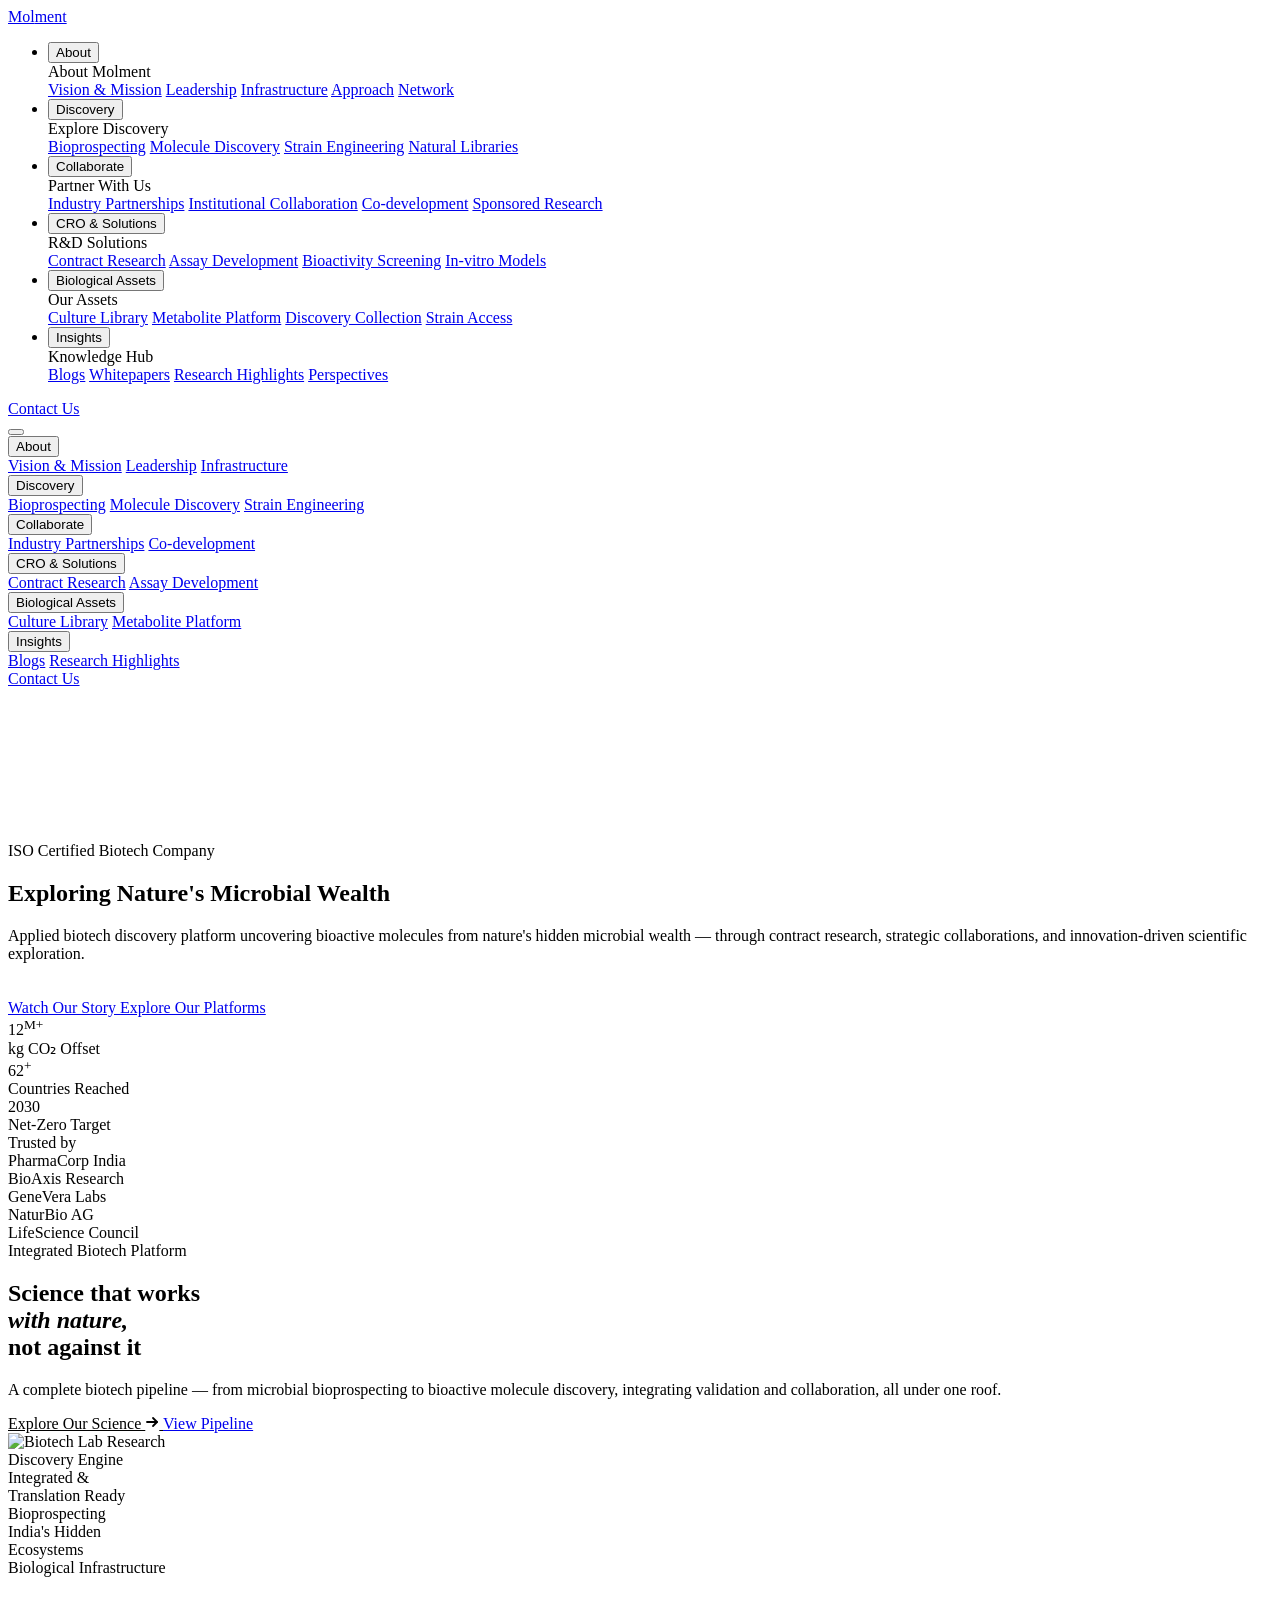
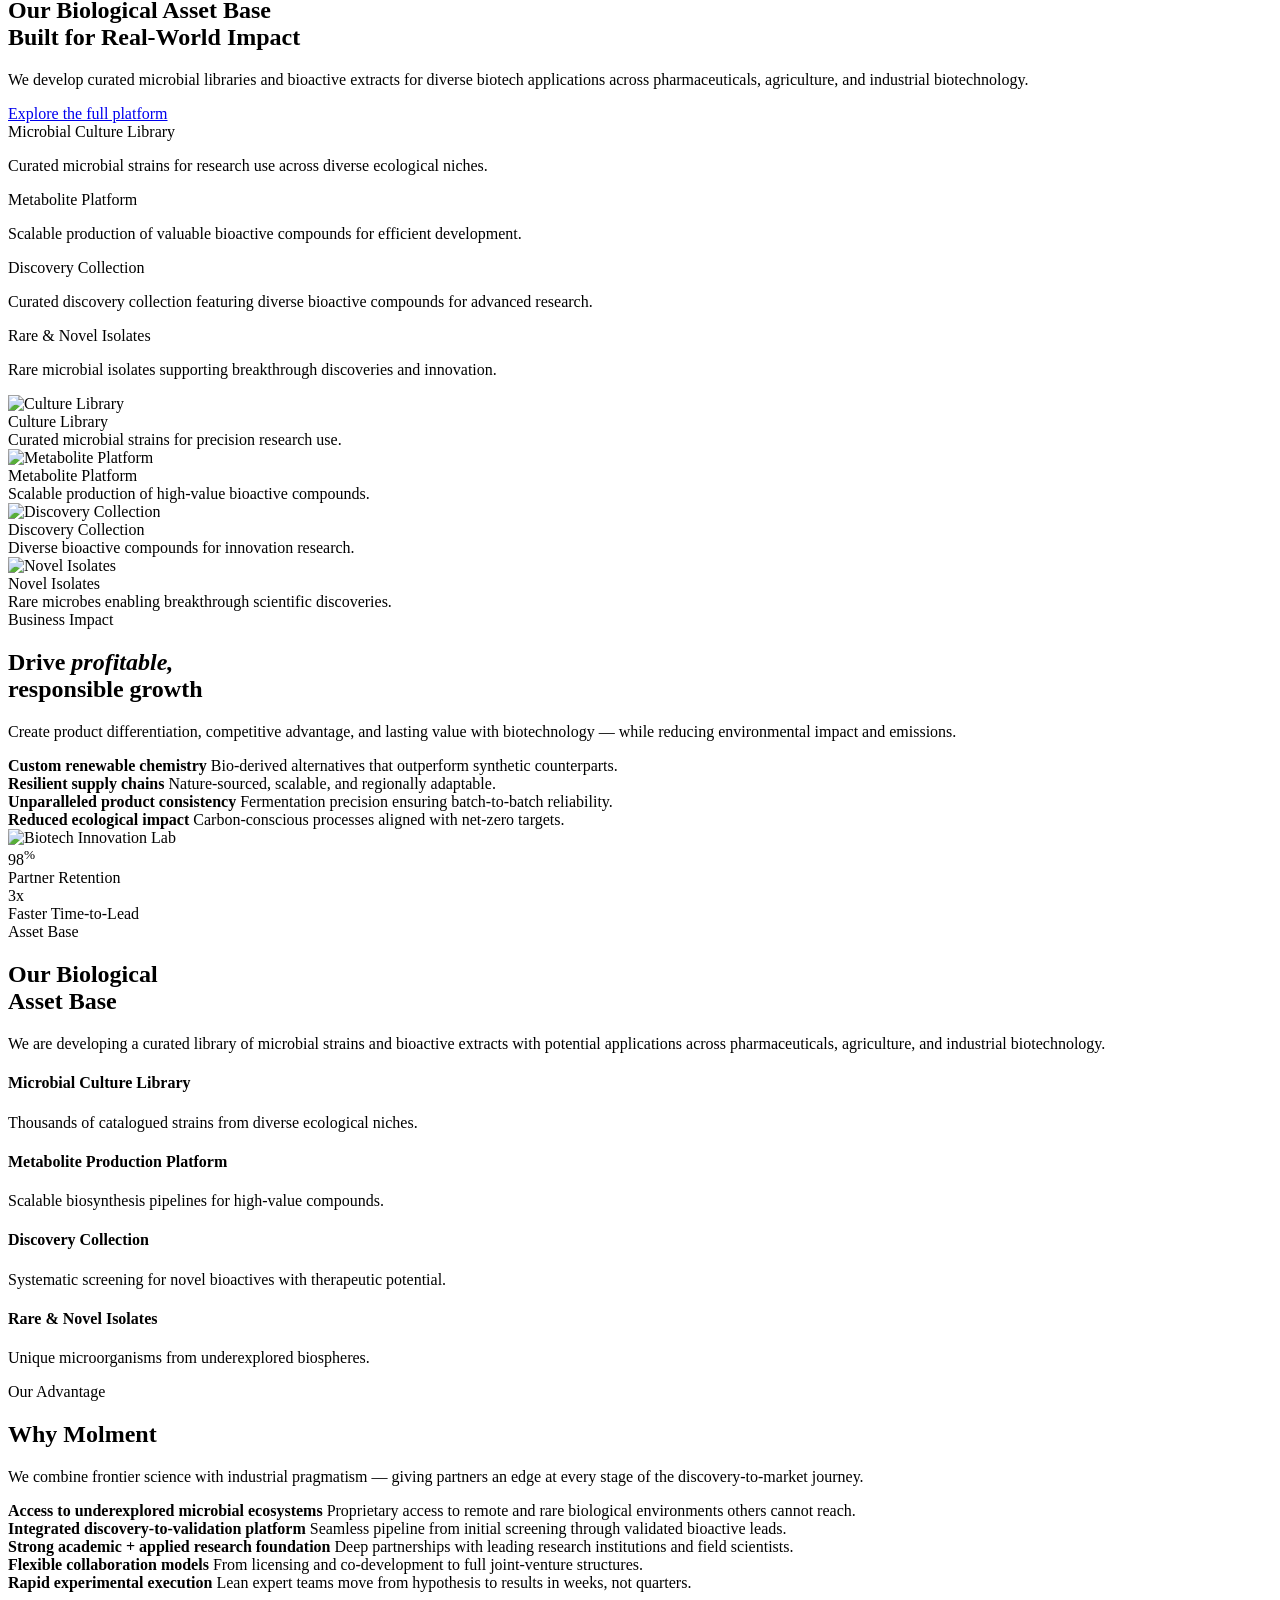
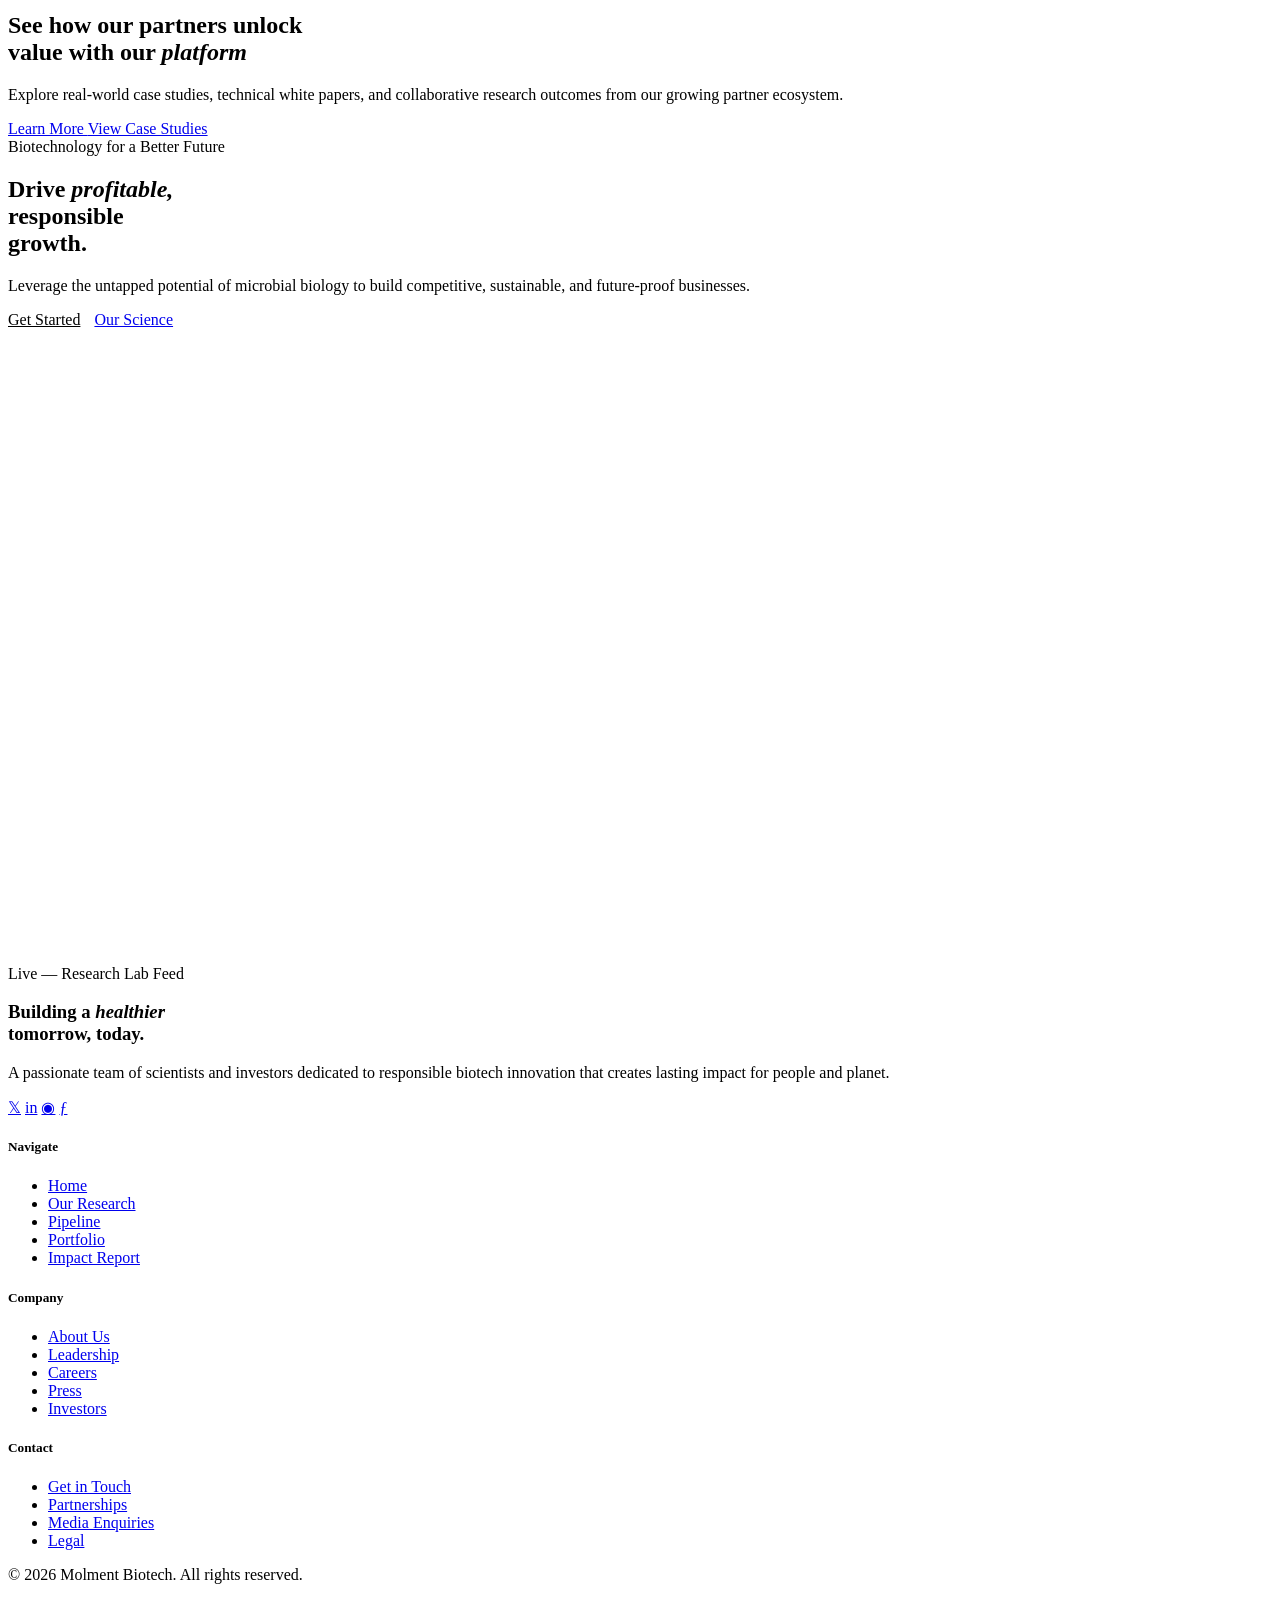
==== commit dd740d7a: "today work done" ====
--- a/index.html
+++ b/index.html
@@ -10,919 +10,7 @@
 <link href="https://cdn.jsdelivr.net/npm/remixicon@3.5.0/fonts/remixicon.css" rel="stylesheet"/>
 <script src="https://cdnjs.cloudflare.com/ajax/libs/gsap/3.12.5/gsap.min.js"></script>
 <script src="https://cdnjs.cloudflare.com/ajax/libs/gsap/3.12.5/ScrollTrigger.min.js"></script>
-<style>
-/* ═══════════════════════════════════════════
-   ROOT DESIGN TOKENS
-═══════════════════════════════════════════ */
-:root {
-  /* Brand palette */
-  --clr-dark:        #0f1f1c;
-  --clr-dark-2:      #173630;
-  --clr-dark-3:      #1e4a40;
-  --clr-mid:         #3A6C4C;
-  --clr-sage:        #4d8c6a;
-  --clr-sage-light:  #6aaf88;
-  --clr-accent:      #7ecba1;
-  --clr-accent-2:    #a8dfc0;
-  --clr-bg:          #F2FFF3;
-  --clr-bg-2:        #e8f7eb;
-  --clr-bg-3:        #daf0de;
-  --clr-bg-4:        #f9fffe;
-  --clr-surface:     #ffffff;
-  --clr-surface-2:   rgba(255,255,255,0.75);
-
-  /* Text */
-  --clr-text:        #173630;
-  --clr-text-2:      #2d5045;
-  --clr-text-muted:  #5a7a70;
-  --clr-text-faint:  #8aaba3;
-  --clr-on-dark:     #F2FFF3;
-  --clr-on-dark-2:   rgba(242,255,243,0.75);
-  --clr-on-dark-3:   rgba(242,255,243,0.45);
-
-  /* Typography */
-  --ff-display:      'Fraunces', 'Palatino Linotype', serif;
-  --ff-body:         'DM Sans', 'Arial', sans-serif;
-
-  /* Spacing */
-  --space-xs:   8px;
-  --space-sm:   16px;
-  --space-md:   24px;
-  --space-lg:   48px;
-  --space-xl:   80px;
-  --space-2xl:  120px;
-
-  /* Layout */
-  --nav-h:      80px;
-  --radius-sm:  10px;
-  --radius-md:  18px;
-  --radius-lg:  28px;
-  --radius-xl:  48px;
-  --radius-full:100px;
-
-  /* Transitions */
-  --ease-out:   cubic-bezier(0.22,1,0.36,1);
-  --ease-in:    cubic-bezier(0.64,0,0.78,0);
-
-  /* Shadows */
-  --shadow-sm:  0 2px 12px rgba(23,54,48,0.08);
-  --shadow-md:  0 8px 32px rgba(23,54,48,0.12);
-  --shadow-lg:  0 20px 64px rgba(23,54,48,0.16);
-}
-
-/* ═══════════════════════════════════════════
-   RESET & BASE
-═══════════════════════════════════════════ */
-*,*::before,*::after { box-sizing:border-box; margin:0; padding:0; }
-html { scroll-behavior:smooth; }
-
-body {
-  font-family: var(--ff-body);
-  font-size: 16px;
-  line-height: 1.6;
-  color: var(--clr-text);
-  background: var(--clr-bg);
-  overflow-x: hidden;
-}
-
-/* Grain overlay */
-body::before {
-  content:'';
-  position:fixed;
-  inset:0;
-  background-image:url("data:image/svg+xml,%3Csvg viewBox='0 0 256 256' xmlns='http://www.w3.org/2000/svg'%3E%3Cfilter id='n'%3E%3CfeTurbulence type='fractalNoise' baseFrequency='0.75' numOctaves='4' stitchTiles='stitch'/%3E%3C/filter%3E%3Crect width='100%25' height='100%25' filter='url(%23n)' opacity='0.025'/%3E%3C/svg%3E");
-  pointer-events:none;
-  z-index:9999;
-  opacity:0.4;
-}
-
-img { max-width:100%; display:block; }
-a { text-decoration:none; color:inherit; }
-ul { list-style:none; }
-
-/* Typography scale */
-h1,h2,h3,h4,h5 { font-family:var(--ff-display); font-weight:500; line-height:1.1; color:var(--clr-text); }
-h1 { font-size:clamp(40px,5.5vw,78px); }
-h2 { font-size:clamp(32px,4vw,60px); }
-h3 { font-size:clamp(20px,2.2vw,28px); }
-h4 { font-size:clamp(16px,1.5vw,20px); }
-p  { font-size:clamp(14px,1.1vw,16px); line-height:1.75; color:var(--clr-text-2); font-weight:300; }
-em { font-style:italic; }
-
-/* ═══════════════════════════════════════════
-   NAVBAR
-═══════════════════════════════════════════ */
-.navbar {
-  position:fixed; top:0; left:0; right:0; z-index:1000;
-  height:var(--nav-h);
-  display:flex; align-items:center; padding:0 56px;
-  background:rgba(242,255,243,0.88);
-  backdrop-filter:blur(24px);
-  border-bottom:1px solid rgba(110,175,136,0.15);
-  transition:background 0.4s var(--ease-out), box-shadow 0.4s var(--ease-out);
-}
-.navbar.scrolled {
-  background:rgba(242,255,243,0.97);
-  box-shadow:var(--shadow-sm);
-}
-
-.nav-logo { flex:0 0 auto; display:flex; align-items:center; gap:10px; }
-.nav-logo-wordmark {
-  font-family:var(--ff-display);
-  font-size:22px;
-  font-weight:600;
-  color:var(--clr-dark-2);
-  letter-spacing:-0.02em;
-}
-.nav-logo-wordmark span { color:var(--clr-sage); }
-
-.nav-links {
-  flex:1; display:flex; justify-content:center;
-  align-items:center; gap:2px;
-}
-
-.nav-item { position:relative; }
-
-.nav-link {
-  display:flex; align-items:center; gap:4px;
-  padding:7px 14px;
-  font-family:var(--ff-body);
-  font-size:13.5px; font-weight:400;
-  color:var(--clr-text-2);
-  border-radius:var(--radius-sm);
-  background:none; border:none; cursor:pointer;
-  transition:color 0.2s, background 0.2s;
-  white-space:nowrap;
-}
-.nav-link:hover { color:var(--clr-dark-2); background:rgba(23,54,48,0.06); }
-.nav-link i { font-size:13px; opacity:0.5; transition:transform 0.25s var(--ease-out); }
-.nav-item:hover .nav-link i { transform:rotate(180deg); opacity:0.8; }
-
-.dropdown {
-  position:absolute; top:calc(100% + 4px); left:50%;
-  transform:translateX(-50%) translateY(-8px) scale(0.97);
-  min-width:220px;
-  background:rgba(249,255,254,0.98);
-  backdrop-filter:blur(32px);
-  border:1px solid rgba(110,175,136,0.2);
-  border-radius:var(--radius-md);
-  padding:8px;
-  opacity:0; pointer-events:none;
-  transition:opacity 0.22s var(--ease-out), transform 0.22s var(--ease-out);
-  transform-origin:top center;
-  box-shadow:var(--shadow-md);
-}
-.nav-item:hover .dropdown {
-  opacity:1; pointer-events:all;
-  transform:translateX(-50%) translateY(0) scale(1);
-}
-.dropdown-label {
-  font-size:10px; font-weight:500; letter-spacing:0.1em;
-  text-transform:uppercase; color:var(--clr-text-faint);
-  padding:8px 12px 4px;
-}
-.dropdown-link {
-  display:flex; align-items:center; gap:10px;
-  padding:9px 12px; border-radius:var(--radius-sm);
-  font-size:13px; color:var(--clr-text-2);
-  transition:background 0.15s, color 0.15s;
-}
-.dropdown-link i { font-size:14px; color:var(--clr-sage); width:16px; text-align:center; }
-.dropdown-link:hover { background:rgba(23,54,48,0.06); color:var(--clr-dark-2); }
-
-.nav-cta-wrap { flex:0 0 auto; margin-left:var(--space-sm); }
-.nav-cta {
-  display:inline-flex; align-items:center; gap:6px;
-  padding:9px 22px;
-  background:linear-gradient(135deg, var(--clr-dark-2) 0%, var(--clr-dark-3) 100%);
-  color:var(--clr-on-dark);
-  font-family:var(--ff-body); font-size:13px; font-weight:500;
-  border-radius:var(--radius-full);
-  transition:filter 0.25s, transform 0.25s var(--ease-out);
-  overflow:hidden; position:relative;
-}
-.nav-cta::after {
-  content:''; position:absolute; inset:0;
-  background:linear-gradient(120deg,transparent,rgba(255,255,255,0.22),transparent);
-  transform:translateX(-100%); transition:transform 0.55s var(--ease-out);
-}
-.nav-cta:hover { filter:brightness(1.12); transform:translateY(-1px); }
-.nav-cta:hover::after { transform:translateX(100%); }
-
-/* Hamburger */
-.hamburger {
-  display:none; flex-direction:column; justify-content:center;
-  align-items:center; gap:5px; width:40px; height:40px;
-  background:none; border:none; cursor:pointer; margin-left:auto;
-  border-radius:var(--radius-sm); transition:background 0.2s; padding:4px;
-}
-.hamburger:hover { background:rgba(23,54,48,0.07); }
-.hamburger span {
-  display:block; width:20px; height:1.5px;
-  background:var(--clr-text); border-radius:2px;
-  transition:transform 0.3s var(--ease-out), opacity 0.3s;
-}
-.hamburger.active span:nth-child(1) { transform:translateY(6.5px) rotate(45deg); }
-.hamburger.active span:nth-child(2) { opacity:0; transform:scaleX(0); }
-.hamburger.active span:nth-child(3) { transform:translateY(-6.5px) rotate(-45deg); }
-
-/* Mobile menu */
-.mobile-overlay {
-  position:fixed; inset:0; background:rgba(15,31,28,0.3);
-  z-index:890; opacity:0; pointer-events:none;
-  transition:opacity 0.35s var(--ease-out);
-}
-.mobile-overlay.open { opacity:1; pointer-events:all; }
-.mobile-menu {
-  position:fixed; top:0; left:-100%; bottom:0;
-  width:min(300px,85vw);
-  background:rgba(242,255,243,0.98); backdrop-filter:blur(24px);
-  border-right:1px solid rgba(110,175,136,0.18);
-  padding:calc(var(--nav-h) + 20px) 24px 32px;
-  transition:left 0.38s var(--ease-out); z-index:900; overflow-y:auto;
-}
-.mobile-menu.open { left:0; }
-.mobile-nav-item { border-bottom:1px solid rgba(23,54,48,0.07); }
-.mobile-nav-link {
-  display:flex; align-items:center; justify-content:space-between;
-  padding:14px 4px; font-size:15px; font-weight:400;
-  color:var(--clr-text); background:none; border:none;
-  font-family:var(--ff-body); width:100%; cursor:pointer;
-}
-.mobile-dropdown { display:none; padding:4px 0 10px; }
-.mobile-dropdown.open { display:block; }
-.mobile-dropdown-link {
-  display:block; padding:9px 12px; font-size:13px;
-  color:var(--clr-text-2); border-radius:var(--radius-sm);
-  transition:background 0.15s;
-}
-.mobile-dropdown-link:hover { background:rgba(23,54,48,0.06); color:var(--clr-dark-2); }
-.mobile-cta {
-  display:block; margin-top:24px; padding:13px;
-  text-align:center;
-  background:linear-gradient(135deg,var(--clr-dark-2),var(--clr-dark-3));
-  color:var(--clr-on-dark); border-radius:var(--radius-md);
-  font-weight:500; font-size:14px;
-}
-
-/* ═══════════════════════════════════════════
-   HERO — VIDEO SECTION
-═══════════════════════════════════════════ */
-.video-section {
-  position:relative; min-height:96vh;
-  display:flex; align-items:center; justify-content:flex-start;
-  overflow:hidden; background:#0a1512;
-}
-.video-bg { position:absolute; inset:0; z-index:0; }
-.video-bg video {
-  position:absolute; inset:0; width:100%; height:100%;
-  object-fit:cover; z-index:1;
-}
-.video-overlay {
-  position:absolute; inset:0; z-index:2;
-  background:
-    linear-gradient(to right, rgba(10,21,18,0.9) 0%, rgba(10,21,18,0.6) 55%, rgba(10,21,18,0.2) 100%),
-    linear-gradient(to top, rgba(10,21,18,0.7) 0%, transparent 50%);
-}
-
-.video-content {
-  position:relative; z-index:4;
-  padding:80px 80px;
-  max-width:960px; margin-top:var(--nav-h);
-}
-
-.eyebrow {
-  display:inline-flex; align-items:center; gap:8px;
-  padding:5px 14px 5px 9px;
-  background:rgba(106,175,136,0.15);
-  border:1px solid rgba(106,175,136,0.3);
-  border-radius:var(--radius-full);
-  margin-bottom:32px;
-}
-.eyebrow-dot {
-  width:7px; height:7px; border-radius:50%;
-  background:var(--clr-accent);
-  box-shadow:0 0 0 3px rgba(126,203,161,0.25);
-  animation:pulse 2.5s ease-in-out infinite;
-}
-@keyframes pulse {
-  0%,100% { box-shadow:0 0 0 3px rgba(126,203,161,0.25); }
-  50%      { box-shadow:0 0 0 8px rgba(126,203,161,0.06); }
-}
-.eyebrow-text {
-  font-family:var(--ff-body);
-  font-size:11px; font-weight:500;
-  letter-spacing:0.1em; text-transform:uppercase;
-  color:rgba(242,255,243,0.6);
-}
-
-.video-headline {
-  font-family: var(--ff-display);
-  font-size:clamp(48px,7.5vw,90px);
-  font-weight:500; line-height:1.04;
-  letter-spacing:-0.02em; color:#fff;
-  margin-bottom:28px;
-}
-.video-headline em { font-style:italic; font-weight:300; color:var(--clr-accent); }
-
-.video-desc {
-  font-size:clamp(15px,1.2vw,17px);
-  font-weight:300; line-height:1.85;
-  color:rgba(242,255,243,0.8);
-  max-width:600px; margin-bottom:48px;
-}
-
-.video-actions { display:flex; align-items:center; gap:16px; flex-wrap:wrap; }
-
-.btn-primary {
-  display:inline-flex; align-items:center; gap:10px;
-  padding:14px 32px;
-  background:linear-gradient(135deg, var(--clr-dark-2) 0%, var(--clr-dark-3) 100%);
-  color:var(--clr-on-dark);
-  font-family:var(--ff-body); font-size:14px; font-weight:500;
-  border-radius:var(--radius-full); border:none; cursor:pointer;
-  box-shadow:0 4px 24px rgba(23,54,48,0.4);
-  transition:transform 0.25s var(--ease-out), box-shadow 0.25s var(--ease-out), filter 0.25s;
-  position:relative; overflow:hidden;
-}
-.btn-primary::after {
-  content:''; position:absolute; inset:0;
-  background:linear-gradient(120deg,transparent,rgba(255,255,255,0.25),transparent);
-  transform:translateX(-100%); transition:transform 0.55s var(--ease-out);
-}
-.btn-primary:hover { transform:translateY(-3px); box-shadow:0 14px 40px rgba(23,54,48,0.45); filter:brightness(1.1); }
-.btn-primary:hover::after { transform:translateX(100%); }
-.btn-primary svg { width:14px; height:14px; transition:transform 0.25s; }
-.btn-primary:hover svg { transform:translateX(3px); }
-
-.btn-ghost {
-  display:inline-flex; align-items:center; gap:8px;
-  padding:14px 26px;
-  color:rgba(242,255,243,0.9);
-  font-family:var(--ff-body); font-size:14px; font-weight:400;
-  border-radius:var(--radius-full);
-  border:1px solid rgba(242,255,243,0.2);
-  background:rgba(242,255,243,0.06); backdrop-filter:blur(8px);
-  transition:background 0.22s, border-color 0.22s, transform 0.22s var(--ease-out);
-}
-.btn-ghost:hover { background:rgba(242,255,243,0.12); border-color:rgba(242,255,243,0.35); transform:translateY(-2px); }
-
-.btn-outline {
-  display:inline-flex; align-items:center; gap:8px;
-  padding:13px 26px;
-  color:var(--clr-dark-2);
-  font-family:var(--ff-body); font-size:14px; font-weight:400;
-  border-radius:var(--radius-full);
-  border:1px solid rgba(23,54,48,0.25);
-  background:rgba(23,54,48,0.05);
-  transition:background 0.22s, border-color 0.22s, transform 0.22s;
-}
-.btn-outline:hover { background:rgba(23,54,48,0.1); border-color:rgba(23,54,48,0.4); transform:translateY(-2px); }
-
-/* Stats */
-.video-stats {
-  position:absolute; bottom:56px; right:80px; z-index:4;
-  display:flex; gap:40px;
-}
-.stat-item { text-align:right; }
-.stat-num {
-  font-family:var(--ff-display); font-size:30px; font-weight:500;
-  color:rgba(242,255,243,0.9); line-height:1; margin-bottom:4px;
-}
-.stat-num sup { font-size:16px; color:var(--clr-accent); }
-.stat-label { font-size:10px; letter-spacing:0.08em; text-transform:uppercase; color:rgba(242,255,243,0.35); }
-
-/* Scroll line */
-.scroll-line {
-  position:absolute; bottom:0; left:0; right:0; height:1px;
-  background:linear-gradient(to right,transparent,rgba(106,175,136,0.2) 30%,rgba(106,175,136,0.1) 70%,transparent);
-}
-
-/* ═══════════════════════════════════════════
-   HERO — BRAND STRIP
-═══════════════════════════════════════════ */
-.hero-strip {
-  background:var(--clr-dark-2);
-  padding:18px 80px;
-  display:flex; align-items:center; gap:60px; overflow:hidden;
-}
-.strip-label {
-  font-size:10.5px; font-weight:500; letter-spacing:0.12em;
-  text-transform:uppercase; color:var(--clr-on-dark-3); white-space:nowrap;
-  flex-shrink:0;
-}
-.strip-divider { width:1px; height:20px; background:rgba(242,255,243,0.12); flex-shrink:0; }
-.strip-items {
-  display:flex; align-items:center; gap:48px; flex:1; overflow:hidden;
-}
-.strip-item {
-  display:flex; align-items:center; gap:8px;
-  font-size:12px; color:var(--clr-on-dark-2); white-space:nowrap;
-}
-.strip-item i { font-size:14px; color:var(--clr-accent); }
-
-/* ═══════════════════════════════════════════
-   HERO — MAIN SECTION
-═══════════════════════════════════════════ */
-.hero-main {
-  background:var(--clr-bg);
-  padding:var(--space-xl) 80px;
-  display:grid; grid-template-columns:1fr 1fr;
-  align-items:center; gap:60px;
-}
-
-.hero-text { display:flex; flex-direction:column; gap:var(--space-md); }
-
-.hero-overline {
-  font-family:var(--ff-body); font-size:11px; font-weight:500;
-  letter-spacing:0.12em; text-transform:uppercase; color:var(--clr-sage);
-  display:flex; align-items:center; gap:12px;
-}
-.hero-overline::before {
-  content:''; display:block; width:32px; height:1.5px; background:var(--clr-sage);
-}
-
-.hero-headline {
-  font-family:var(--ff-display);
-  font-size:clamp(38px,4.5vw,64px);
-  font-weight:500; line-height:1.08;
-  letter-spacing:-0.015em; color:var(--clr-dark);
-}
-.hero-headline em { font-style:italic; font-weight:300; color:var(--clr-sage); }
-
-.hero-desc { color:var(--clr-text-2); max-width:460px; }
-
-.hero-actions { display:flex; align-items:center; gap:16px; flex-wrap:wrap; margin-top:8px; }
-
-/* Hero visual */
-.hero-visual {
-  position:relative; display:flex;
-  align-items:center; justify-content:flex-end;
-}
-
-.hero-image-wrap {
-  position:relative; width:100%; max-width:480px; aspect-ratio:4/5;
-  border-radius:var(--radius-xl); overflow:hidden;
-  box-shadow:var(--shadow-lg);
-}
-.hero-image-wrap img {
-  width:100%; height:100%; object-fit:cover;
-  transition:transform 6s ease;
-}
-.hero-image-wrap:hover img { transform:scale(1.04); }
-
-/* Image overlay tint */
-.hero-image-wrap::after {
-  content:''; position:absolute; inset:0;
-  background:linear-gradient(to top, rgba(15,31,28,0.45) 0%, transparent 55%);
-}
-
-.hero-badge {
-  position:absolute; bottom:-16px; left:-20px;
-  background:var(--clr-surface);
-  border:1px solid rgba(23,54,48,0.1);
-  border-radius:var(--radius-md);
-  padding:16px 20px;
-  box-shadow:var(--shadow-md);
-  min-width:175px;
-}
-.hero-badge-label { font-size:10px; letter-spacing:0.08em; text-transform:uppercase; color:var(--clr-text-faint); margin-bottom:4px; }
-.hero-badge-value { font-family:var(--ff-display); font-size:21px; font-weight:600; color:var(--clr-dark-2); line-height:1.1; }
-.hero-badge-sub { font-size:11.5px; color:var(--clr-sage); margin-top:4px; }
-
-.hero-badge-2 {
-  position:absolute; top:-20px; right:-10px;
-  background:var(--clr-dark-2);
-  border-radius:var(--radius-md);
-  padding:14px 18px;
-  box-shadow:var(--shadow-md);
-  min-width:160px;
-}
-.hero-badge-2 .hero-badge-label { color:var(--clr-on-dark-3); }
-.hero-badge-2 .hero-badge-value { font-family:var(--ff-display); font-size:18px; font-weight:500; color:var(--clr-on-dark); }
-.hero-badge-2 .hero-badge-sub { color:var(--clr-accent); }
-
-/* ═══════════════════════════════════════════
-   SECTION WRAPPER UTIL
-═══════════════════════════════════════════ */
-.section { padding:var(--space-xl) 80px; }
-.section-sm { padding:var(--space-lg) 80px; }
-
-.section-tag {
-  display:inline-flex; align-items:center; gap:7px;
-  padding:5px 13px 5px 9px;
-  background:rgba(23,54,48,0.07);
-  border:1px solid rgba(23,54,48,0.12);
-  border-radius:var(--radius-full); margin-bottom:18px;
-}
-.section-tag-dot { width:5px; height:5px; border-radius:50%; background:var(--clr-sage); }
-.section-tag-text { font-size:10.5px; font-weight:500; letter-spacing:0.1em; text-transform:uppercase; color:var(--clr-sage); }
-
-/* ═══════════════════════════════════════════
-   ASSETS SECTION (Page 3)
-═══════════════════════════════════════════ */
-.assets-section { background:var(--clr-bg); }
-
-.assets-header {
-  display:grid; grid-template-columns:1fr 1fr;
-  gap:40px; align-items:end; margin-bottom:56px;
-}
-.assets-header h2 { color:var(--clr-dark); }
-.assets-header-right { display:flex; flex-direction:column; justify-content:flex-end; gap:20px; }
-.assets-intro { color:var(--clr-text-2); max-width:400px; }
-.assets-link {
-  display:inline-flex; align-items:center; gap:8px;
-  font-size:13.5px; color:var(--clr-sage);
-  border-bottom:1px solid rgba(77,140,106,0.3);
-  padding-bottom:2px; width:fit-content;
-  transition:gap 0.2s, border-color 0.2s;
-}
-.assets-link:hover { gap:12px; border-color:var(--clr-sage); }
-.assets-link i { font-size:14px; }
-
-/* Info grid */
-.assets-info-grid {
-  display:grid; grid-template-columns:repeat(4,1fr);
-  gap:0; border:1px solid rgba(23,54,48,0.1);
-  border-radius:var(--radius-lg); overflow:hidden;
-  margin-bottom:40px;
-}
-.asset-info-item {
-  padding:28px 24px;
-  border-right:1px solid rgba(23,54,48,0.08);
-  transition:background 0.25s;
-}
-.asset-info-item:last-child { border-right:none; }
-.asset-info-item:hover { background:rgba(23,54,48,0.03); }
-.asset-info-icon { font-size:22px; color:var(--clr-sage); margin-bottom:12px; }
-.asset-info-title { font-family:var(--ff-display); font-size:16px; font-weight:500; color:var(--clr-dark-2); margin-bottom:8px; }
-.asset-info-desc { font-size:13px; color:var(--clr-text-muted); line-height:1.6; }
-
-/* Cards grid */
-.assets-cards {
-  display:grid; grid-template-columns:repeat(4,1fr); gap:20px;
-}
-
-.asset-card {
-  border-radius:var(--radius-lg); overflow:hidden;
-  position:relative; height:320px; cursor:pointer;
-  background:var(--clr-dark-3);
-}
-.asset-card-img {
-  position:absolute; inset:0; z-index:1;
-  transition:opacity 0.4s var(--ease-out);
-}
-.asset-card-img img {
-  width:100%; height:100%; object-fit:cover;
-  transition:transform 0.6s var(--ease-out);
-}
-.asset-card::before {
-  content:''; position:absolute; inset:0; z-index:2;
-  background:linear-gradient(to top,rgba(15,31,28,0.8) 0%,rgba(15,31,28,0.2) 60%,transparent 100%);
-  transition:opacity 0.35s;
-}
-.asset-card:hover::before { opacity:0.95; }
-.asset-card:hover .asset-card-img img { transform:scale(1.07); }
-
-.asset-card-content {
-  position:absolute; inset:0; z-index:3;
-  padding:28px 24px;
-  display:flex; flex-direction:column; justify-content:flex-end;
-}
-.asset-card-icon {
-  font-size:28px; color:var(--clr-accent);
-  margin-bottom:12px;
-  opacity:0; transform:translateY(8px);
-  transition:all 0.3s var(--ease-out);
-}
-.asset-card:hover .asset-card-icon { opacity:1; transform:translateY(0); }
-.asset-card-title { font-family:var(--ff-display); font-size:18px; font-weight:500; color:#fff; margin-bottom:6px; }
-.asset-card-desc {
-  font-size:13px; color:rgba(242,255,243,0.65); line-height:1.55;
-  opacity:0; transform:translateY(8px);
-  transition:all 0.3s 0.05s var(--ease-out);
-}
-.asset-card:hover .asset-card-desc { opacity:1; transform:translateY(0); }
-
-/* ═══════════════════════════════════════════
-   GROWTH SECTION (Page 4)
-═══════════════════════════════════════════ */
-.growth-section {
-  background:var(--clr-dark-2);
-  display:grid; grid-template-columns:1fr 1fr;
-  gap:0; min-height:70vh; overflow:hidden;
-}
-.growth-left {
-  padding:var(--space-xl) 72px var(--space-xl) 80px;
-  display:flex; flex-direction:column; justify-content:center;
-}
-.growth-left .section-tag { background:rgba(242,255,243,0.1); border-color:rgba(242,255,243,0.15); }
-.growth-left .section-tag-dot { background:var(--clr-accent); }
-.growth-left .section-tag-text { color:var(--clr-on-dark-2); }
-.growth-left h2 { color:var(--clr-on-dark); margin-bottom:20px; }
-.growth-left h2 em { color:var(--clr-accent); }
-.growth-left p { color:var(--clr-on-dark-2); max-width:420px; margin-bottom:48px; }
-
-.growth-points { display:flex; flex-direction:column; gap:16px; }
-.growth-point {
-  display:flex; align-items:center; gap:16px;
-  padding:18px 22px;
-  background:rgba(242,255,243,0.06);
-  border:1px solid rgba(242,255,243,0.1);
-  border-radius:var(--radius-md);
-  transition:background 0.25s var(--ease-out), transform 0.25s var(--ease-out), border-color 0.25s;
-}
-.growth-point:hover {
-  background:rgba(242,255,243,0.1); border-color:rgba(126,203,161,0.3);
-  transform:translateX(6px);
-}
-.gp-icon {
-  width:42px; height:42px; flex-shrink:0;
-  background:linear-gradient(135deg,var(--clr-sage),var(--clr-dark-3));
-  border-radius:var(--radius-sm);
-  display:flex; align-items:center; justify-content:center;
-}
-.gp-icon i { font-size:18px; color:var(--clr-accent); }
-.gp-text strong { display:block; font-size:14px; font-weight:500; color:var(--clr-on-dark); margin-bottom:2px; }
-.gp-text span { font-size:12.5px; color:var(--clr-on-dark-3); line-height:1.45; }
-
-.growth-right { position:relative; overflow:hidden; }
-.growth-right img {
-  width:100%; height:100%; object-fit:cover;
-  filter:saturate(0.85) brightness(0.95);
-}
-.growth-right::before {
-  content:''; position:absolute; inset:0; z-index:1;
-  background:linear-gradient(to right, var(--clr-dark-2) 0%, transparent 40%);
-}
-.growth-stat-overlay {
-  position:absolute; bottom:40px; left:40px; z-index:2;
-  display:grid; grid-template-columns:1fr 1fr; gap:16px;
-}
-.gs-item {
-  background:rgba(15,31,28,0.75); backdrop-filter:blur(16px);
-  border:1px solid rgba(126,203,161,0.2);
-  border-radius:var(--radius-md); padding:20px 22px;
-}
-.gs-num { font-family:var(--ff-display); font-size:26px; font-weight:500; color:#fff; line-height:1; margin-bottom:4px; }
-.gs-num sup { font-size:14px; color:var(--clr-accent); }
-.gs-label { font-size:10px; letter-spacing:0.08em; text-transform:uppercase; color:rgba(242,255,243,0.4); }
-
-/* ═══════════════════════════════════════════
-   COMBINED: BIO ASSETS + WHY MOLMET
-═══════════════════════════════════════════ */
-.combined-section {
-  background:var(--clr-bg-2);
-  display:grid; grid-template-columns:1fr 1fr;
-  gap:0;
-}
-
-.bio-side {
-  padding:var(--space-xl) 64px var(--space-xl) 80px;
-  border-right:1px solid rgba(23,54,48,0.1);
-}
-.bio-side h2 { color:var(--clr-dark); margin-bottom:16px; }
-.bio-side > p { color:var(--clr-text-2); max-width:440px; margin-bottom:40px; }
-
-.bio-cards { display:grid; grid-template-columns:1fr 1fr; gap:16px; }
-.bio-card {
-  background:var(--clr-surface);
-  border:1px solid rgba(23,54,48,0.1);
-  border-radius:var(--radius-md);
-  padding:24px 20px;
-  cursor:pointer;
-  transition:transform 0.3s var(--ease-out), box-shadow 0.3s var(--ease-out), border-color 0.3s;
-}
-.bio-card:hover {
-  transform:translateY(-6px);
-  box-shadow:var(--shadow-md);
-  border-color:rgba(77,140,106,0.35);
-}
-.bio-card-icon {
-  width:42px; height:42px; border-radius:var(--radius-sm);
-  background:var(--clr-bg-3);
-  display:flex; align-items:center; justify-content:center;
-  margin-bottom:14px;
-}
-.bio-card-icon i { font-size:18px; color:var(--clr-dark-2); }
-.bio-card h4 { font-family:var(--ff-display); font-size:16px; font-weight:500; color:var(--clr-dark); margin-bottom:6px; }
-.bio-card p { font-size:12.5px; color:var(--clr-text-muted); line-height:1.55; }
-
-/* Why side */
-.why-side {
-  padding:var(--space-xl) 80px var(--space-xl) 64px;
-}
-.why-side h2 { color:var(--clr-dark); margin-bottom:12px; }
-.why-side > p { color:var(--clr-text-2); max-width:420px; margin-bottom:36px; }
-
-.why-list { display:flex; flex-direction:column; gap:12px; }
-.why-item {
-  display:flex; align-items:flex-start; gap:14px;
-  padding:16px 18px;
-  background:var(--clr-surface);
-  border:1px solid rgba(23,54,48,0.08);
-  border-radius:var(--radius-md);
-  transition:background 0.22s, transform 0.22s, border-color 0.22s;
-}
-.why-item:hover {
-  background:var(--clr-bg);
-  border-color:rgba(77,140,106,0.3);
-  transform:translateX(5px);
-}
-.wi-icon {
-  width:32px; height:32px; min-width:32px;
-  background:linear-gradient(135deg,var(--clr-dark-2),var(--clr-dark-3));
-  border-radius:var(--radius-sm);
-  display:flex; align-items:center; justify-content:center; margin-top:2px;
-}
-.wi-icon i { font-size:13px; color:var(--clr-on-dark); }
-.wi-text strong { display:block; font-size:13.5px; font-weight:500; color:var(--clr-dark-2); margin-bottom:3px; }
-.wi-text span { font-size:12px; color:var(--clr-text-muted); line-height:1.5; }
-
-/* ═══════════════════════════════════════════
-   CTA SECTION (Page 5)
-═══════════════════════════════════════════ */
-.cta-section {
-  position:relative; min-height:60vh;
-  display:flex; align-items:center; justify-content:center;
-  overflow:hidden; text-align:center;
-}
-.cta-bg {
-  position:absolute; inset:0;
-  background:url('https://images.unsplash.com/photo-1576086213369-97a306d36557?w=1600&q=80') center/cover no-repeat;
-}
-.cta-bg::after {
-  content:''; position:absolute; inset:0;
-  background:rgba(15,31,28,0.72);
-}
-.cta-content {
-  position:relative; z-index:2;
-  max-width:800px; padding:80px 40px;
-}
-.cta-content h2 {
-  font-size:clamp(32px,4vw,58px); color:#fff;
-  margin-bottom:24px; line-height:1.1;
-}
-.cta-content h2 em { color:var(--clr-accent); }
-.cta-content p { color:rgba(242,255,243,0.7); margin-bottom:40px; font-size:16px; }
-.cta-actions { display:flex; align-items:center; justify-content:center; gap:16px; flex-wrap:wrap; }
-
-/* ═══════════════════════════════════════════
-   VIDEO OUTRO SECTION
-═══════════════════════════════════════════ */
-.outro-section {
-  background:var(--clr-bg-4);
-  display:grid; grid-template-columns:1fr 1fr;
-  min-height:80vh; overflow:hidden;
-}
-.outro-text {
-  padding:var(--space-xl) 64px var(--space-xl) 80px;
-  display:flex; flex-direction:column;
-  justify-content:center; gap:var(--space-md);
-}
-.outro-label {
-  font-size:11px; font-weight:500; letter-spacing:0.12em;
-  text-transform:uppercase; color:var(--clr-sage);
-  display:flex; align-items:center; gap:12px;
-}
-.outro-label::before { content:''; display:block; width:28px; height:1.5px; background:var(--clr-sage); }
-.outro-headline {
-  font-family:var(--ff-display);
-  font-size:clamp(40px,5vw,72px);
-  font-weight:300; line-height:1.06;
-  letter-spacing:-0.02em; color:var(--clr-dark);
-}
-.outro-headline em { font-style:italic; color:var(--clr-sage); }
-.outro-desc { color:var(--clr-text-2); max-width:400px; }
-
-.outro-video {
-  position:relative; overflow:hidden;
-}
-.outro-video video {
-  width:100%; height:100%; object-fit:cover;
-  filter:saturate(0.88) contrast(1.02);
-}
-.outro-video-tag {
-  position:absolute; bottom:24px; left:24px; z-index:2;
-  display:flex; align-items:center; gap:8px;
-  font-size:10.5px; letter-spacing:0.1em; text-transform:uppercase;
-  color:rgba(242,255,243,0.65);
-}
-.outro-video-tag::before {
-  content:''; display:block; width:6px; height:6px;
-  background:#fff; border-radius:50%;
-  animation:tagblink 2s ease-in-out infinite;
-}
-@keyframes tagblink { 0%,100%{opacity:1;} 50%{opacity:0.3;} }
-
-/* ═══════════════════════════════════════════
-   FOOTER
-═══════════════════════════════════════════ */
-footer {
-  background:var(--clr-dark);
-  color:var(--clr-on-dark);
-  padding:64px 80px 36px;
-  position:relative; overflow:hidden;
-}
-footer::before {
-  content:'MOLMENT';
-  position:absolute; bottom:-12px; right:-4px;
-  font-family:var(--ff-display); font-size:170px; font-weight:600;
-  color:rgba(242,255,243,0.022); line-height:1;
-  pointer-events:none; user-select:none;
-  letter-spacing:-0.04em;
-}
-
-.footer-top {
-  display:grid; grid-template-columns:1.6fr 1fr 1fr 1fr;
-  gap:48px; margin-bottom:48px;
-  padding-bottom:40px;
-  border-bottom:1px solid rgba(242,255,243,0.07);
-}
-.footer-brand h3 {
-  font-family:var(--ff-display); font-size:24px; font-weight:400;
-  line-height:1.25; color:var(--clr-on-dark); margin-bottom:14px;
-}
-.footer-brand h3 em { color:var(--clr-accent); }
-.footer-brand p { font-size:13px; line-height:1.72; color:var(--clr-on-dark-3); max-width:260px; margin-bottom:22px; }
-.footer-socials { display:flex; gap:8px; }
-.footer-socials a {
-  width:34px; height:34px; border:1px solid rgba(242,255,243,0.1);
-  border-radius:6px; display:flex; align-items:center; justify-content:center;
-  color:var(--clr-on-dark-3); font-size:13px; font-weight:600;
-  transition:border-color 0.25s, color 0.25s, background 0.25s;
-}
-.footer-socials a:hover { border-color:var(--clr-accent); color:var(--clr-accent); background:rgba(126,203,161,0.08); }
-
-.footer-col h5 {
-  font-family:var(--ff-body); font-size:10px; font-weight:500;
-  letter-spacing:0.18em; text-transform:uppercase;
-  color:var(--clr-on-dark-3); margin-bottom:18px;
-  padding-bottom:12px; border-bottom:1px solid rgba(242,255,243,0.07);
-}
-.footer-col ul { display:flex; flex-direction:column; gap:10px; }
-.footer-col ul li a {
-  font-size:13.5px; font-weight:300; color:rgba(242,255,243,0.5);
-  transition:color 0.22s, padding-left 0.22s; display:inline-block;
-}
-.footer-col ul li a:hover { color:var(--clr-on-dark); padding-left:5px; }
-
-.footer-bottom {
-  display:flex; align-items:center; justify-content:space-between;
-}
-.footer-bottom p { font-size:11.5px; color:rgba(242,255,243,0.35); letter-spacing:0.06em; }
-.footer-bottom-links { display:flex; gap:24px; }
-.footer-bottom-links a { font-size:11.5px; color:rgba(242,255,243,0.35); transition:color 0.22s; }
-.footer-bottom-links a:hover { color:var(--clr-on-dark); }
-
-/* ═══════════════════════════════════════════
-   RESPONSIVE
-═══════════════════════════════════════════ */
-@media (max-width:1024px) {
-  .hero-main,
-  .combined-section,
-  .outro-section { grid-template-columns:1fr; }
-  .hero-visual { justify-content:center; }
-  .hero-image-wrap { max-width:400px; }
-  .growth-section { grid-template-columns:1fr; }
-  .growth-right { min-height:340px; }
-  .bio-side, .why-side { border:none; padding:var(--space-lg) 48px; }
-  .footer-top { grid-template-columns:1fr 1fr; }
-  .assets-header { grid-template-columns:1fr; gap:20px; }
-  .assets-info-grid { grid-template-columns:1fr 1fr; }
-  .assets-cards { grid-template-columns:1fr 1fr; }
-  .outro-video { min-height:340px; }
-}
-@media (max-width:768px) {
-  :root { --space-xl:56px; }
-  .section, .section-sm { padding-left:24px; padding-right:24px; }
-  .hero-main, .bio-side, .why-side, .growth-left, .outro-text { padding-left:24px; padding-right:24px; }
-  .bio-side, .why-side { padding-top:var(--space-lg); padding-bottom:var(--space-lg); }
-  .navbar { padding:0 20px; }
-  .nav-links, .nav-cta-wrap { display:none; }
-  .hamburger { display:flex; }
-  .video-content { padding:60px 24px; }
-  .video-stats { right:24px; bottom:32px; gap:22px; flex-direction:column; }
-  .hero-strip { padding:16px 24px; gap:24px; }
-  .strip-items { gap:24px; }
-  .hero-main { padding:48px 24px; }
-  .bio-cards { grid-template-columns:1fr; }
-  .growth-stat-overlay { grid-template-columns:1fr; left:20px; bottom:24px; gap:10px; }
-  .footer-top { grid-template-columns:1fr; }
-  footer { padding:48px 24px 28px; }
-  .footer-bottom { flex-direction:column; align-items:flex-start; gap:12px; }
-  .assets-info-grid { grid-template-columns:1fr; }
-  .assets-cards { grid-template-columns:1fr; }
-  .cta-section { min-height:50vh; }
-}
-@media (max-width:560px) {
-  .video-headline { font-size:38px; }
-  .hero-headline { font-size:34px; }
-  .outro-headline { font-size:36px; }
-  .hero-badge { bottom:-10px; left:-10px; }
-  .hero-badge-2 { top:-10px; right:-5px; }
-}
-</style>
+
 </head>
 <body>
 
@@ -1441,100 +529,5 @@
   </div>
 </footer>
 
-<script>
-/* Navbar scroll */
-const navbar = document.getElementById('navbar');
-window.addEventListener('scroll',()=>{
-  navbar.classList.toggle('scrolled',window.scrollY>20);
-},{passive:true});
-
-/* Mobile menu */
-const hamburger = document.getElementById('hamburger');
-const mobileMenu = document.getElementById('mobile-menu');
-const mobileOverlay = document.getElementById('mobile-overlay');
-function toggleMobile(open){
-  hamburger.classList.toggle('active',open);
-  mobileMenu.classList.toggle('open',open);
-  mobileOverlay.classList.toggle('open',open);
-  document.body.style.overflow=open?'hidden':'';
-}
-hamburger.addEventListener('click',()=>toggleMobile(!mobileMenu.classList.contains('open')));
-mobileOverlay.addEventListener('click',()=>toggleMobile(false));
-document.querySelectorAll('.mobile-nav-link[data-target]').forEach(btn=>{
-  btn.addEventListener('click',()=>{
-    const t=document.getElementById(btn.dataset.target);
-    if(t) t.classList.toggle('open');
-  });
-});
-
-/* GSAP Scroll Animations */
-(function(){
-  if(document.readyState==='loading'){
-    document.addEventListener('DOMContentLoaded',init);
-  } else { init(); }
-
-  function init(){
-    if(!window.gsap||!window.ScrollTrigger) return;
-    gsap.registerPlugin(ScrollTrigger);
-    if(window.matchMedia('(prefers-reduced-motion:reduce)').matches) return;
-
-    const dur=1, ease='power3.out', tog='play none none reverse';
-
-    function reveal(sel,{trig,y=60,x=0,delay=0,stagger=0,start='top 85%'}={}){
-      const els=[...document.querySelectorAll(sel)];
-      if(!els.length) return;
-      const trigger=trig||els[0].closest('section,div')||els[0];
-      gsap.fromTo(els,{y,x,opacity:0},{
-        y:0,x:0,opacity:1,duration:dur,ease,delay,stagger,
-        scrollTrigger:{trigger,start,toggleActions:tog}
-      });
-    }
-
-    /* Video section */
-    reveal('.eyebrow',{trig:'#video-section',y:30,start:'top 80%'});
-    reveal('.video-headline',{trig:'#video-section',y:70,start:'top 80%'});
-    reveal('.video-desc',{trig:'#video-section',y:50,start:'top 80%'});
-    reveal('.video-actions > *',{trig:'#video-section',y:40,stagger:0.12,start:'top 80%'});
-    reveal('.stat-item',{trig:'.video-stats',y:25,stagger:0.15,start:'top 92%'});
-
-    /* Hero main */
-    reveal('.hero-overline',{trig:'#hero',y:30,start:'top 85%'});
-    reveal('.hero-headline',{trig:'#hero',y:60,start:'top 85%'});
-    reveal('.hero-desc',{trig:'#hero',y:40,start:'top 85%'});
-    reveal('.hero-actions > *',{trig:'#hero',y:30,stagger:0.12,start:'top 85%'});
-    gsap.fromTo('.hero-visual',{x:60,opacity:0},{x:0,opacity:1,duration:1.1,ease,scrollTrigger:{trigger:'#hero',start:'top 85%',toggleActions:tog}});
-    reveal('.hero-badge, .hero-badge-2',{trig:'.hero-visual',y:20,stagger:0.18,start:'top 90%'});
-
-    /* Assets */
-    reveal('.assets-header h2',{trig:'.assets-section',y:60,start:'top 85%'});
-    reveal('.assets-intro',{trig:'.assets-section',y:40,start:'top 85%'});
-    reveal('.asset-info-item',{trig:'.assets-info-grid',y:50,stagger:0.1,start:'top 85%'});
-    reveal('.asset-card',{trig:'.assets-cards',y:70,stagger:0.13,start:'top 85%'});
-
-    /* Growth */
-    gsap.fromTo('.growth-left > *',{x:-50,opacity:0},{
-      x:0,opacity:1,duration:1,ease,stagger:0.12,
-      scrollTrigger:{trigger:'#growth',start:'top 80%',toggleActions:tog}
-    });
-    reveal('.growth-point',{trig:'.growth-points',y:40,stagger:0.1,start:'top 85%'});
-    gsap.fromTo('.growth-right',{x:50,opacity:0},{x:0,opacity:1,duration:1.1,ease,scrollTrigger:{trigger:'#growth',start:'top 80%',toggleActions:tog}});
-
-    /* Combined */
-    gsap.fromTo('.bio-side > *',{x:-45,opacity:0},{x:0,opacity:1,duration:1,ease,stagger:0.1,scrollTrigger:{trigger:'#combined',start:'top 80%',toggleActions:tog}});
-    reveal('.bio-card',{trig:'.bio-cards',y:50,stagger:0.1,start:'top 88%'});
-    gsap.fromTo('.why-side > *',{x:45,opacity:0},{x:0,opacity:1,duration:1,ease,stagger:0.1,scrollTrigger:{trigger:'#combined',start:'top 80%',toggleActions:tog}});
-    reveal('.why-item',{trig:'.why-list',y:35,stagger:0.09,start:'top 88%'});
-
-    /* CTA */
-    reveal('.cta-content h2',{trig:'.cta-section',y:60,start:'top 80%'});
-    reveal('.cta-content p',{trig:'.cta-section',y:40,start:'top 80%'});
-    reveal('.cta-actions > *',{trig:'.cta-section',y:30,stagger:0.12,start:'top 80%'});
-
-    /* Outro */
-    reveal('.outro-label,.outro-headline,.outro-desc',{trig:'#outro',y:50,stagger:0.12,start:'top 85%'});
-    gsap.fromTo('.outro-video',{x:60,opacity:0},{x:0,opacity:1,duration:1.2,ease,scrollTrigger:{trigger:'#outro',start:'top 82%',toggleActions:tog}});
-  }
-}());
-</script>
 </body>
 </html>
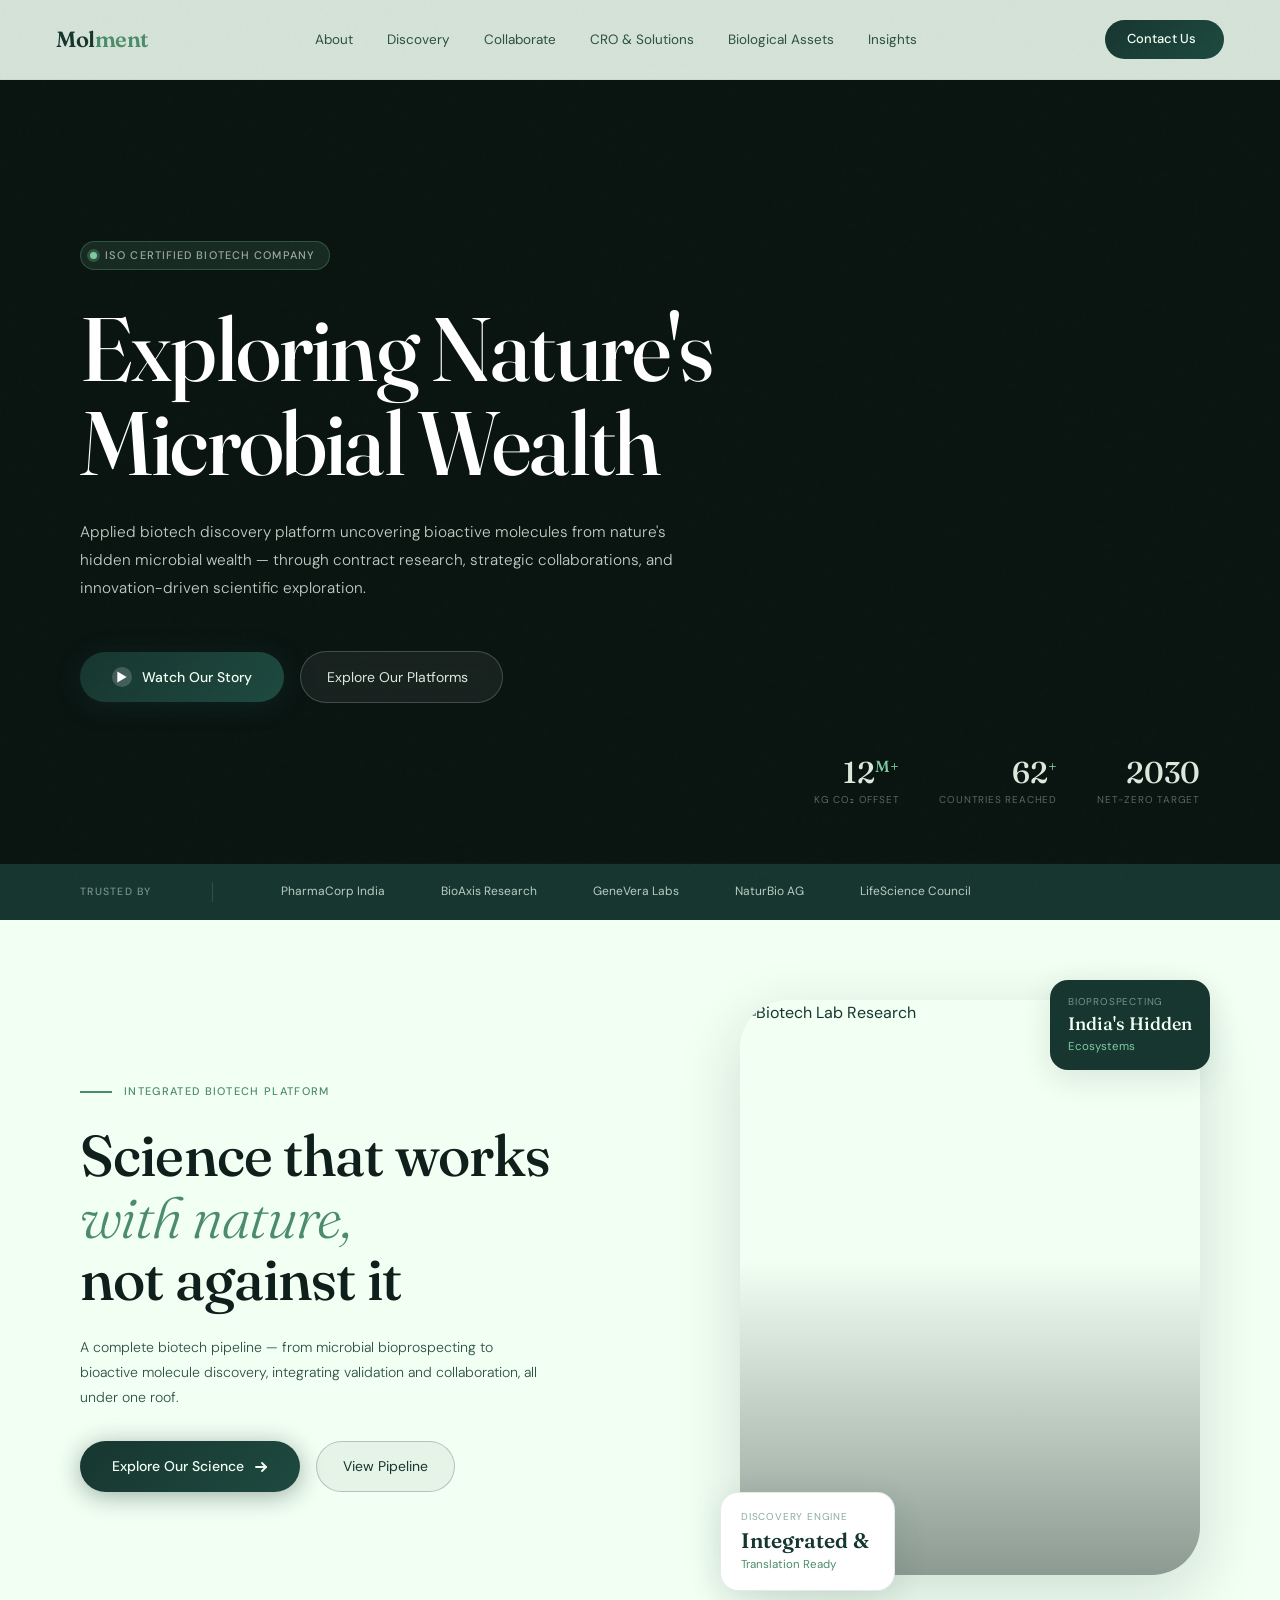
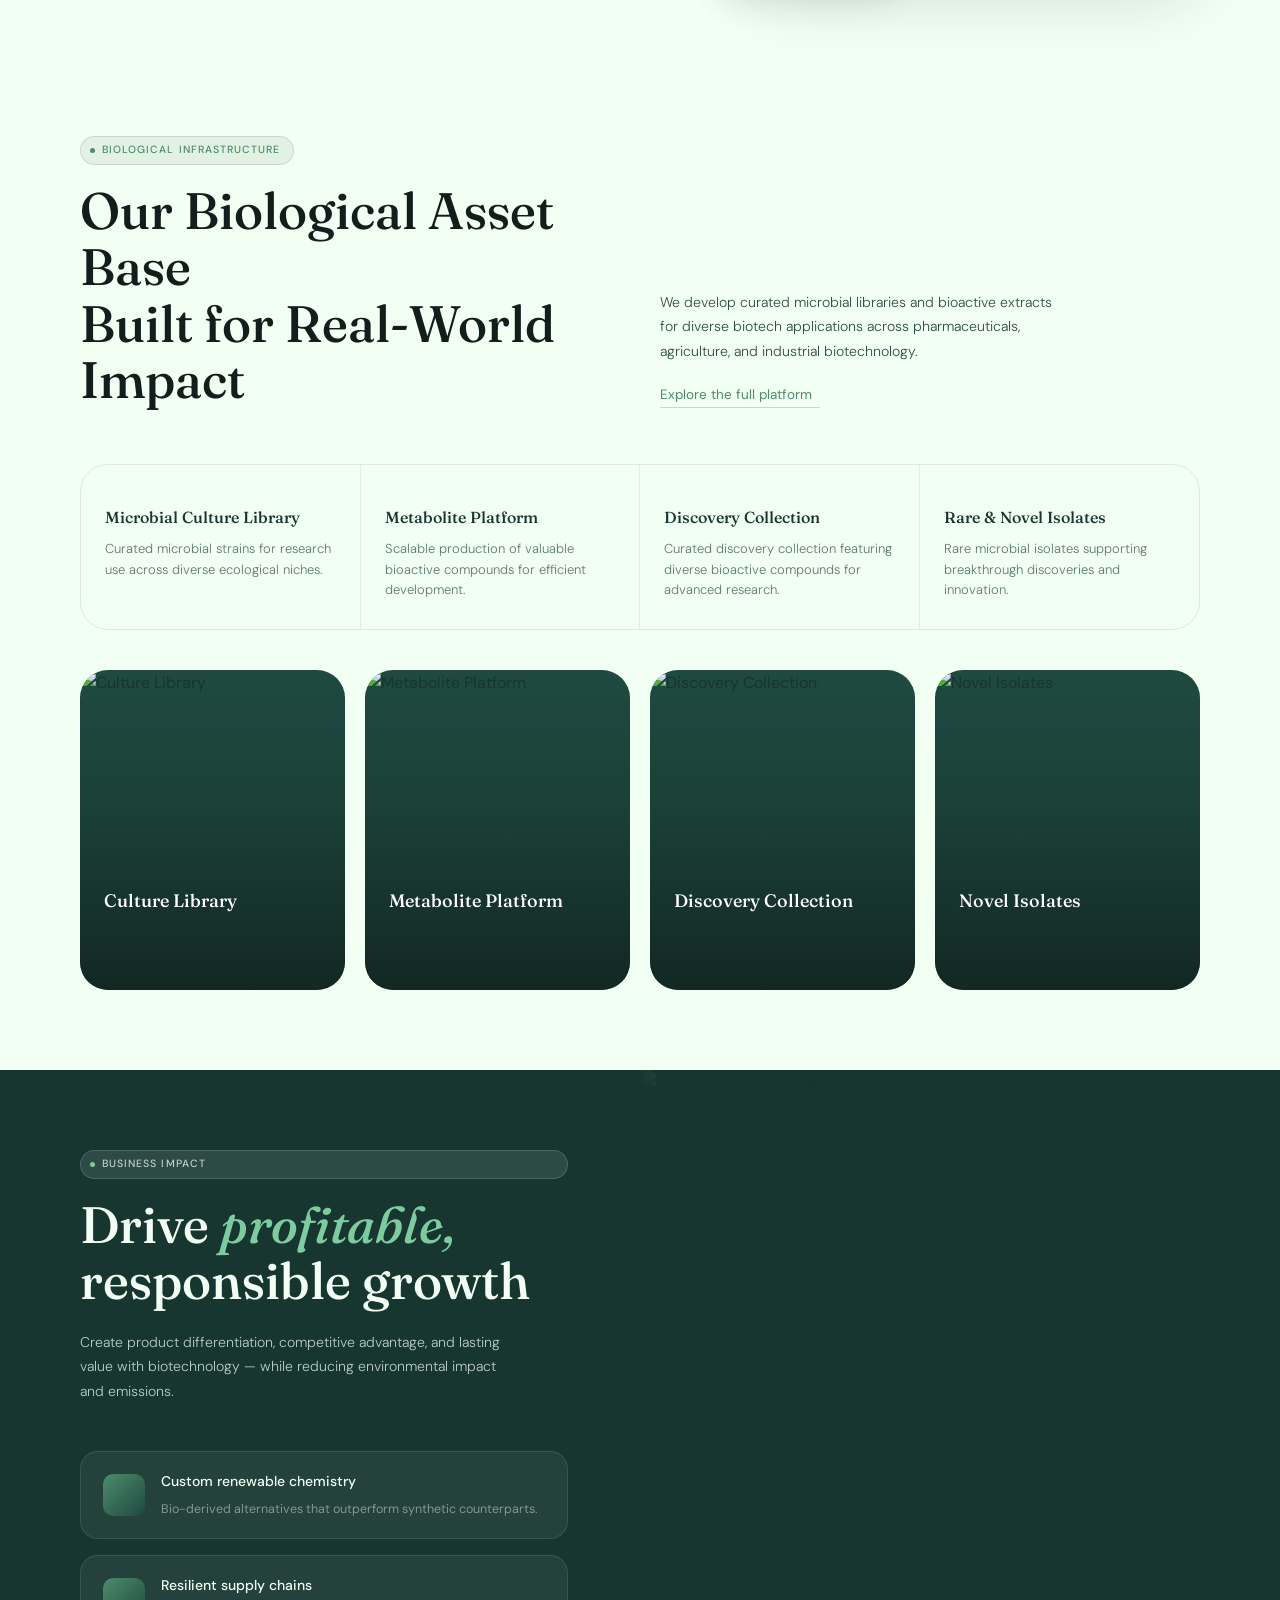
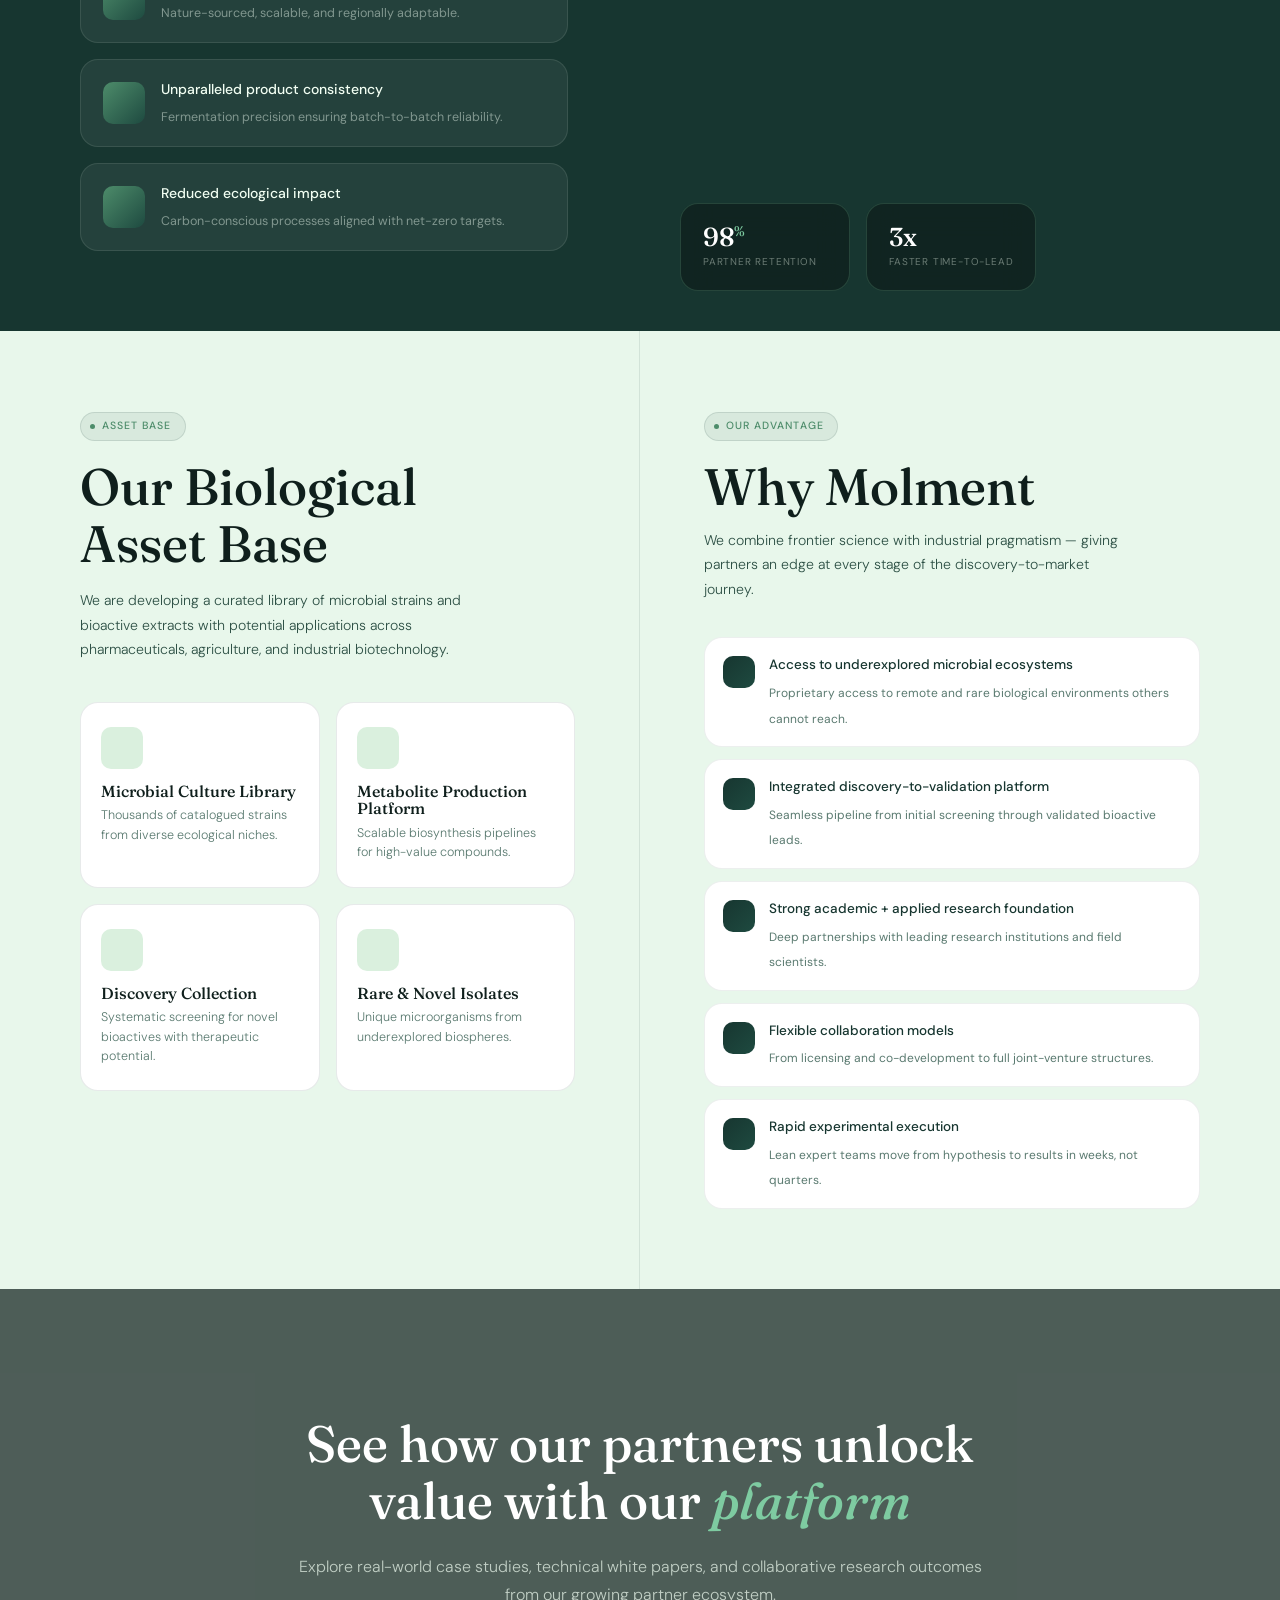
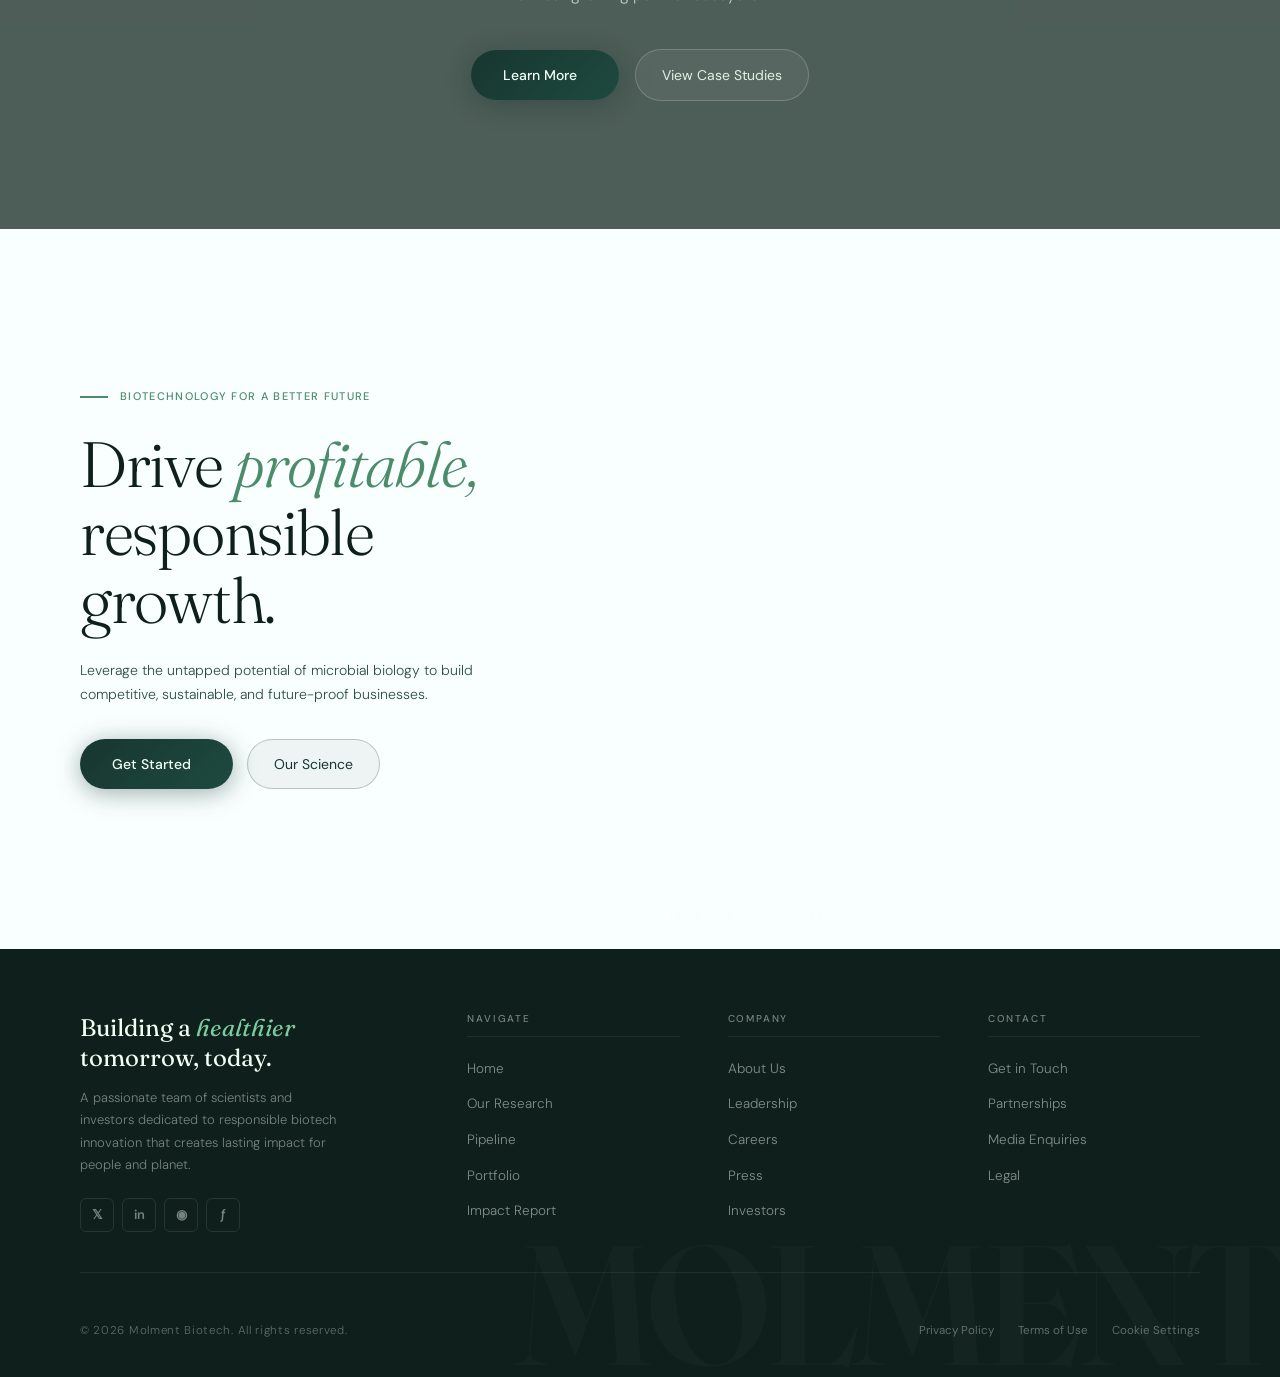
==== commit 23d32f6b: "today work done" ====
--- a/index.html
+++ b/index.html
@@ -10,7 +10,7 @@
 <link href="https://cdn.jsdelivr.net/npm/remixicon@3.5.0/fonts/remixicon.css" rel="stylesheet"/>
 <script src="https://cdnjs.cloudflare.com/ajax/libs/gsap/3.12.5/gsap.min.js"></script>
 <script src="https://cdnjs.cloudflare.com/ajax/libs/gsap/3.12.5/ScrollTrigger.min.js"></script>
-
+<link rel="stylesheet" href="style.css">
 </head>
 <body>
 
@@ -529,5 +529,7 @@
   </div>
 </footer>
 
+<script src="script.js"></script>
+
 </body>
 </html>
--- a/style.css
+++ b/style.css
@@ -0,0 +1,912 @@
+
+/* ═══════════════════════════════════════════
+   ROOT DESIGN TOKENS
+═══════════════════════════════════════════ */
+:root {
+  /* Brand palette */
+  --clr-dark:        #0f1f1c;
+  --clr-dark-2:      #173630;
+  --clr-dark-3:      #1e4a40;
+  --clr-mid:         #3A6C4C;
+  --clr-sage:        #4d8c6a;
+  --clr-sage-light:  #6aaf88;
+  --clr-accent:      #7ecba1;
+  --clr-accent-2:    #a8dfc0;
+  --clr-bg:          #F2FFF3;
+  --clr-bg-2:        #e8f7eb;
+  --clr-bg-3:        #daf0de;
+  --clr-bg-4:        #f9fffe;
+  --clr-surface:     #ffffff;
+  --clr-surface-2:   rgba(255,255,255,0.75);
+
+  /* Text */
+  --clr-text:        #173630;
+  --clr-text-2:      #2d5045;
+  --clr-text-muted:  #5a7a70;
+  --clr-text-faint:  #8aaba3;
+  --clr-on-dark:     #F2FFF3;
+  --clr-on-dark-2:   rgba(242,255,243,0.75);
+  --clr-on-dark-3:   rgba(242,255,243,0.45);
+
+  /* Typography */
+  --ff-display:      'Fraunces', 'Palatino Linotype', serif;
+  --ff-body:         'DM Sans', 'Arial', sans-serif;
+
+  /* Spacing */
+  --space-xs:   8px;
+  --space-sm:   16px;
+  --space-md:   24px;
+  --space-lg:   48px;
+  --space-xl:   80px;
+  --space-2xl:  120px;
+
+  /* Layout */
+  --nav-h:      80px;
+  --radius-sm:  10px;
+  --radius-md:  18px;
+  --radius-lg:  28px;
+  --radius-xl:  48px;
+  --radius-full:100px;
+
+  /* Transitions */
+  --ease-out:   cubic-bezier(0.22,1,0.36,1);
+  --ease-in:    cubic-bezier(0.64,0,0.78,0);
+
+  /* Shadows */
+  --shadow-sm:  0 2px 12px rgba(23,54,48,0.08);
+  --shadow-md:  0 8px 32px rgba(23,54,48,0.12);
+  --shadow-lg:  0 20px 64px rgba(23,54,48,0.16);
+}
+
+/* ═══════════════════════════════════════════
+   RESET & BASE
+═══════════════════════════════════════════ */
+*,*::before,*::after { box-sizing:border-box; margin:0; padding:0; }
+html { scroll-behavior:smooth; }
+
+body {
+  font-family: var(--ff-body);
+  font-size: 16px;
+  line-height: 1.6;
+  color: var(--clr-text);
+  background: var(--clr-bg);
+  overflow-x: hidden;
+}
+
+/* Grain overlay */
+body::before {
+  content:'';
+  position:fixed;
+  inset:0;
+  background-image:url("data:image/svg+xml,%3Csvg viewBox='0 0 256 256' xmlns='http://www.w3.org/2000/svg'%3E%3Cfilter id='n'%3E%3CfeTurbulence type='fractalNoise' baseFrequency='0.75' numOctaves='4' stitchTiles='stitch'/%3E%3C/filter%3E%3Crect width='100%25' height='100%25' filter='url(%23n)' opacity='0.025'/%3E%3C/svg%3E");
+  pointer-events:none;
+  z-index:9999;
+  opacity:0.4;
+}
+
+img { max-width:100%; display:block; }
+a { text-decoration:none; color:inherit; }
+ul { list-style:none; }
+
+/* Typography scale */
+h1,h2,h3,h4,h5 { font-family:var(--ff-display); font-weight:500; line-height:1.1; color:var(--clr-text); }
+h1 { font-size:clamp(40px,5.5vw,78px); }
+h2 { font-size:clamp(32px,4vw,60px); }
+h3 { font-size:clamp(20px,2.2vw,28px); }
+h4 { font-size:clamp(16px,1.5vw,20px); }
+p  { font-size:clamp(14px,1.1vw,16px); line-height:1.75; color:var(--clr-text-2); font-weight:300; }
+em { font-style:italic; }
+
+/* ═══════════════════════════════════════════
+   NAVBAR
+═══════════════════════════════════════════ */
+.navbar {
+  position:fixed; top:0; left:0; right:0; z-index:1000;
+  height:var(--nav-h);
+  display:flex; align-items:center; padding:0 56px;
+  background:rgba(242,255,243,0.88);
+  backdrop-filter:blur(24px);
+  border-bottom:1px solid rgba(110,175,136,0.15);
+  transition:background 0.4s var(--ease-out), box-shadow 0.4s var(--ease-out);
+}
+.navbar.scrolled {
+  background:rgba(242,255,243,0.97);
+  box-shadow:var(--shadow-sm);
+}
+
+.nav-logo { flex:0 0 auto; display:flex; align-items:center; gap:10px; }
+.nav-logo-wordmark {
+  font-family:var(--ff-display);
+  font-size:22px;
+  font-weight:600;
+  color:var(--clr-dark-2);
+  letter-spacing:-0.02em;
+}
+.nav-logo-wordmark span { color:var(--clr-sage); }
+
+.nav-links {
+  flex:1; display:flex; justify-content:center;
+  align-items:center; gap:2px;
+}
+
+.nav-item { position:relative; }
+
+.nav-link {
+  display:flex; align-items:center; gap:4px;
+  padding:7px 14px;
+  font-family:var(--ff-body);
+  font-size:13.5px; font-weight:400;
+  color:var(--clr-text-2);
+  border-radius:var(--radius-sm);
+  background:none; border:none; cursor:pointer;
+  transition:color 0.2s, background 0.2s;
+  white-space:nowrap;
+}
+.nav-link:hover { color:var(--clr-dark-2); background:rgba(23,54,48,0.06); }
+.nav-link i { font-size:13px; opacity:0.5; transition:transform 0.25s var(--ease-out); }
+.nav-item:hover .nav-link i { transform:rotate(180deg); opacity:0.8; }
+
+.dropdown {
+  position:absolute; top:calc(100% + 4px); left:50%;
+  transform:translateX(-50%) translateY(-8px) scale(0.97);
+  min-width:220px;
+  background:rgba(249,255,254,0.98);
+  backdrop-filter:blur(32px);
+  border:1px solid rgba(110,175,136,0.2);
+  border-radius:var(--radius-md);
+  padding:8px;
+  opacity:0; pointer-events:none;
+  transition:opacity 0.22s var(--ease-out), transform 0.22s var(--ease-out);
+  transform-origin:top center;
+  box-shadow:var(--shadow-md);
+}
+.nav-item:hover .dropdown {
+  opacity:1; pointer-events:all;
+  transform:translateX(-50%) translateY(0) scale(1);
+}
+.dropdown-label {
+  font-size:10px; font-weight:500; letter-spacing:0.1em;
+  text-transform:uppercase; color:var(--clr-text-faint);
+  padding:8px 12px 4px;
+}
+.dropdown-link {
+  display:flex; align-items:center; gap:10px;
+  padding:9px 12px; border-radius:var(--radius-sm);
+  font-size:13px; color:var(--clr-text-2);
+  transition:background 0.15s, color 0.15s;
+}
+.dropdown-link i { font-size:14px; color:var(--clr-sage); width:16px; text-align:center; }
+.dropdown-link:hover { background:rgba(23,54,48,0.06); color:var(--clr-dark-2); }
+
+.nav-cta-wrap { flex:0 0 auto; margin-left:var(--space-sm); }
+.nav-cta {
+  display:inline-flex; align-items:center; gap:6px;
+  padding:9px 22px;
+  background:linear-gradient(135deg, var(--clr-dark-2) 0%, var(--clr-dark-3) 100%);
+  color:var(--clr-on-dark);
+  font-family:var(--ff-body); font-size:13px; font-weight:500;
+  border-radius:var(--radius-full);
+  transition:filter 0.25s, transform 0.25s var(--ease-out);
+  overflow:hidden; position:relative;
+}
+.nav-cta::after {
+  content:''; position:absolute; inset:0;
+  background:linear-gradient(120deg,transparent,rgba(255,255,255,0.22),transparent);
+  transform:translateX(-100%); transition:transform 0.55s var(--ease-out);
+}
+.nav-cta:hover { filter:brightness(1.12); transform:translateY(-1px); }
+.nav-cta:hover::after { transform:translateX(100%); }
+
+/* Hamburger */
+.hamburger {
+  display:none; flex-direction:column; justify-content:center;
+  align-items:center; gap:5px; width:40px; height:40px;
+  background:none; border:none; cursor:pointer; margin-left:auto;
+  border-radius:var(--radius-sm); transition:background 0.2s; padding:4px;
+}
+.hamburger:hover { background:rgba(23,54,48,0.07); }
+.hamburger span {
+  display:block; width:20px; height:1.5px;
+  background:var(--clr-text); border-radius:2px;
+  transition:transform 0.3s var(--ease-out), opacity 0.3s;
+}
+.hamburger.active span:nth-child(1) { transform:translateY(6.5px) rotate(45deg); }
+.hamburger.active span:nth-child(2) { opacity:0; transform:scaleX(0); }
+.hamburger.active span:nth-child(3) { transform:translateY(-6.5px) rotate(-45deg); }
+
+/* Mobile menu */
+.mobile-overlay {
+  position:fixed; inset:0; background:rgba(15,31,28,0.3);
+  z-index:890; opacity:0; pointer-events:none;
+  transition:opacity 0.35s var(--ease-out);
+}
+.mobile-overlay.open { opacity:1; pointer-events:all; }
+.mobile-menu {
+  position:fixed; top:0; left:-100%; bottom:0;
+  width:min(300px,85vw);
+  background:rgba(242,255,243,0.98); backdrop-filter:blur(24px);
+  border-right:1px solid rgba(110,175,136,0.18);
+  padding:calc(var(--nav-h) + 20px) 24px 32px;
+  transition:left 0.38s var(--ease-out); z-index:900; overflow-y:auto;
+}
+.mobile-menu.open { left:0; }
+.mobile-nav-item { border-bottom:1px solid rgba(23,54,48,0.07); }
+.mobile-nav-link {
+  display:flex; align-items:center; justify-content:space-between;
+  padding:14px 4px; font-size:15px; font-weight:400;
+  color:var(--clr-text); background:none; border:none;
+  font-family:var(--ff-body); width:100%; cursor:pointer;
+}
+.mobile-dropdown { display:none; padding:4px 0 10px; }
+.mobile-dropdown.open { display:block; }
+.mobile-dropdown-link {
+  display:block; padding:9px 12px; font-size:13px;
+  color:var(--clr-text-2); border-radius:var(--radius-sm);
+  transition:background 0.15s;
+}
+.mobile-dropdown-link:hover { background:rgba(23,54,48,0.06); color:var(--clr-dark-2); }
+.mobile-cta {
+  display:block; margin-top:24px; padding:13px;
+  text-align:center;
+  background:linear-gradient(135deg,var(--clr-dark-2),var(--clr-dark-3));
+  color:var(--clr-on-dark); border-radius:var(--radius-md);
+  font-weight:500; font-size:14px;
+}
+
+/* ═══════════════════════════════════════════
+   HERO — VIDEO SECTION
+═══════════════════════════════════════════ */
+.video-section {
+  position:relative; min-height:96vh;
+  display:flex; align-items:center; justify-content:flex-start;
+  overflow:hidden; background:#0a1512;
+}
+.video-bg { position:absolute; inset:0; z-index:0; }
+.video-bg video {
+  position:absolute; inset:0; width:100%; height:100%;
+  object-fit:cover; z-index:1;
+}
+.video-overlay {
+  position:absolute; inset:0; z-index:2;
+  background:
+    linear-gradient(to right, rgba(10,21,18,0.9) 0%, rgba(10,21,18,0.6) 55%, rgba(10,21,18,0.2) 100%),
+    linear-gradient(to top, rgba(10,21,18,0.7) 0%, transparent 50%);
+}
+
+.video-content {
+  position:relative; z-index:4;
+  padding:80px 80px;
+  max-width:960px; margin-top:var(--nav-h);
+}
+
+.eyebrow {
+  display:inline-flex; align-items:center; gap:8px;
+  padding:5px 14px 5px 9px;
+  background:rgba(106,175,136,0.15);
+  border:1px solid rgba(106,175,136,0.3);
+  border-radius:var(--radius-full);
+  margin-bottom:32px;
+}
+.eyebrow-dot {
+  width:7px; height:7px; border-radius:50%;
+  background:var(--clr-accent);
+  box-shadow:0 0 0 3px rgba(126,203,161,0.25);
+  animation:pulse 2.5s ease-in-out infinite;
+}
+@keyframes pulse {
+  0%,100% { box-shadow:0 0 0 3px rgba(126,203,161,0.25); }
+  50%      { box-shadow:0 0 0 8px rgba(126,203,161,0.06); }
+}
+.eyebrow-text {
+  font-family:var(--ff-body);
+  font-size:11px; font-weight:500;
+  letter-spacing:0.1em; text-transform:uppercase;
+  color:rgba(242,255,243,0.6);
+}
+
+.video-headline {
+  font-family: var(--ff-display);
+  font-size:clamp(48px,7.5vw,90px);
+  font-weight:500; line-height:1.04;
+  letter-spacing:-0.02em; color:#fff;
+  margin-bottom:28px;
+}
+.video-headline em { font-style:italic; font-weight:300; color:var(--clr-accent); }
+
+.video-desc {
+  font-size:clamp(15px,1.2vw,17px);
+  font-weight:300; line-height:1.85;
+  color:rgba(242,255,243,0.8);
+  max-width:600px; margin-bottom:48px;
+}
+
+.video-actions { display:flex; align-items:center; gap:16px; flex-wrap:wrap; }
+
+.btn-primary {
+  display:inline-flex; align-items:center; gap:10px;
+  padding:14px 32px;
+  background:linear-gradient(135deg, var(--clr-dark-2) 0%, var(--clr-dark-3) 100%);
+  color:var(--clr-on-dark);
+  font-family:var(--ff-body); font-size:14px; font-weight:500;
+  border-radius:var(--radius-full); border:none; cursor:pointer;
+  box-shadow:0 4px 24px rgba(23,54,48,0.4);
+  transition:transform 0.25s var(--ease-out), box-shadow 0.25s var(--ease-out), filter 0.25s;
+  position:relative; overflow:hidden;
+}
+.btn-primary::after {
+  content:''; position:absolute; inset:0;
+  background:linear-gradient(120deg,transparent,rgba(255,255,255,0.25),transparent);
+  transform:translateX(-100%); transition:transform 0.55s var(--ease-out);
+}
+.btn-primary:hover { transform:translateY(-3px); box-shadow:0 14px 40px rgba(23,54,48,0.45); filter:brightness(1.1); }
+.btn-primary:hover::after { transform:translateX(100%); }
+.btn-primary svg { width:14px; height:14px; transition:transform 0.25s; }
+.btn-primary:hover svg { transform:translateX(3px); }
+
+.btn-ghost {
+  display:inline-flex; align-items:center; gap:8px;
+  padding:14px 26px;
+  color:rgba(242,255,243,0.9);
+  font-family:var(--ff-body); font-size:14px; font-weight:400;
+  border-radius:var(--radius-full);
+  border:1px solid rgba(242,255,243,0.2);
+  background:rgba(242,255,243,0.06); backdrop-filter:blur(8px);
+  transition:background 0.22s, border-color 0.22s, transform 0.22s var(--ease-out);
+}
+.btn-ghost:hover { background:rgba(242,255,243,0.12); border-color:rgba(242,255,243,0.35); transform:translateY(-2px); }
+
+.btn-outline {
+  display:inline-flex; align-items:center; gap:8px;
+  padding:13px 26px;
+  color:var(--clr-dark-2);
+  font-family:var(--ff-body); font-size:14px; font-weight:400;
+  border-radius:var(--radius-full);
+  border:1px solid rgba(23,54,48,0.25);
+  background:rgba(23,54,48,0.05);
+  transition:background 0.22s, border-color 0.22s, transform 0.22s;
+}
+.btn-outline:hover { background:rgba(23,54,48,0.1); border-color:rgba(23,54,48,0.4); transform:translateY(-2px); }
+
+/* Stats */
+.video-stats {
+  position:absolute; bottom:56px; right:80px; z-index:4;
+  display:flex; gap:40px;
+}
+.stat-item { text-align:right; }
+.stat-num {
+  font-family:var(--ff-display); font-size:30px; font-weight:500;
+  color:rgba(242,255,243,0.9); line-height:1; margin-bottom:4px;
+}
+.stat-num sup { font-size:16px; color:var(--clr-accent); }
+.stat-label { font-size:10px; letter-spacing:0.08em; text-transform:uppercase; color:rgba(242,255,243,0.35); }
+
+/* Scroll line */
+.scroll-line {
+  position:absolute; bottom:0; left:0; right:0; height:1px;
+  background:linear-gradient(to right,transparent,rgba(106,175,136,0.2) 30%,rgba(106,175,136,0.1) 70%,transparent);
+}
+
+/* ═══════════════════════════════════════════
+   HERO — BRAND STRIP
+═══════════════════════════════════════════ */
+.hero-strip {
+  background:var(--clr-dark-2);
+  padding:18px 80px;
+  display:flex; align-items:center; gap:60px; overflow:hidden;
+}
+.strip-label {
+  font-size:10.5px; font-weight:500; letter-spacing:0.12em;
+  text-transform:uppercase; color:var(--clr-on-dark-3); white-space:nowrap;
+  flex-shrink:0;
+}
+.strip-divider { width:1px; height:20px; background:rgba(242,255,243,0.12); flex-shrink:0; }
+.strip-items {
+  display:flex; align-items:center; gap:48px; flex:1; overflow:hidden;
+}
+.strip-item {
+  display:flex; align-items:center; gap:8px;
+  font-size:12px; color:var(--clr-on-dark-2); white-space:nowrap;
+}
+.strip-item i { font-size:14px; color:var(--clr-accent); }
+
+/* ═══════════════════════════════════════════
+   HERO — MAIN SECTION
+═══════════════════════════════════════════ */
+.hero-main {
+  background:var(--clr-bg);
+  padding:var(--space-xl) 80px;
+  display:grid; grid-template-columns:1fr 1fr;
+  align-items:center; gap:60px;
+}
+
+.hero-text { display:flex; flex-direction:column; gap:var(--space-md); }
+
+.hero-overline {
+  font-family:var(--ff-body); font-size:11px; font-weight:500;
+  letter-spacing:0.12em; text-transform:uppercase; color:var(--clr-sage);
+  display:flex; align-items:center; gap:12px;
+}
+.hero-overline::before {
+  content:''; display:block; width:32px; height:1.5px; background:var(--clr-sage);
+}
+
+.hero-headline {
+  font-family:var(--ff-display);
+  font-size:clamp(38px,4.5vw,64px);
+  font-weight:500; line-height:1.08;
+  letter-spacing:-0.015em; color:var(--clr-dark);
+}
+.hero-headline em { font-style:italic; font-weight:300; color:var(--clr-sage); }
+
+.hero-desc { color:var(--clr-text-2); max-width:460px; }
+
+.hero-actions { display:flex; align-items:center; gap:16px; flex-wrap:wrap; margin-top:8px; }
+
+/* Hero visual */
+.hero-visual {
+  position:relative; display:flex;
+  align-items:center; justify-content:flex-end;
+}
+
+.hero-image-wrap {
+  position:relative; width:100%; max-width:480px; aspect-ratio:4/5;
+  border-radius:var(--radius-xl); overflow:hidden;
+  box-shadow:var(--shadow-lg);
+}
+.hero-image-wrap img {
+  width:100%; height:100%; object-fit:cover;
+  transition:transform 6s ease;
+}
+.hero-image-wrap:hover img { transform:scale(1.04); }
+
+/* Image overlay tint */
+.hero-image-wrap::after {
+  content:''; position:absolute; inset:0;
+  background:linear-gradient(to top, rgba(15,31,28,0.45) 0%, transparent 55%);
+}
+
+.hero-badge {
+  position:absolute; bottom:-16px; left:-20px;
+  background:var(--clr-surface);
+  border:1px solid rgba(23,54,48,0.1);
+  border-radius:var(--radius-md);
+  padding:16px 20px;
+  box-shadow:var(--shadow-md);
+  min-width:175px;
+}
+.hero-badge-label { font-size:10px; letter-spacing:0.08em; text-transform:uppercase; color:var(--clr-text-faint); margin-bottom:4px; }
+.hero-badge-value { font-family:var(--ff-display); font-size:21px; font-weight:600; color:var(--clr-dark-2); line-height:1.1; }
+.hero-badge-sub { font-size:11.5px; color:var(--clr-sage); margin-top:4px; }
+
+.hero-badge-2 {
+  position:absolute; top:-20px; right:-10px;
+  background:var(--clr-dark-2);
+  border-radius:var(--radius-md);
+  padding:14px 18px;
+  box-shadow:var(--shadow-md);
+  min-width:160px;
+}
+.hero-badge-2 .hero-badge-label { color:var(--clr-on-dark-3); }
+.hero-badge-2 .hero-badge-value { font-family:var(--ff-display); font-size:18px; font-weight:500; color:var(--clr-on-dark); }
+.hero-badge-2 .hero-badge-sub { color:var(--clr-accent); }
+
+/* ═══════════════════════════════════════════
+   SECTION WRAPPER UTIL
+═══════════════════════════════════════════ */
+.section { padding:var(--space-xl) 80px; }
+.section-sm { padding:var(--space-lg) 80px; }
+
+.section-tag {
+  display:inline-flex; align-items:center; gap:7px;
+  padding:5px 13px 5px 9px;
+  background:rgba(23,54,48,0.07);
+  border:1px solid rgba(23,54,48,0.12);
+  border-radius:var(--radius-full); margin-bottom:18px;
+}
+.section-tag-dot { width:5px; height:5px; border-radius:50%; background:var(--clr-sage); }
+.section-tag-text { font-size:10.5px; font-weight:500; letter-spacing:0.1em; text-transform:uppercase; color:var(--clr-sage); }
+
+/* ═══════════════════════════════════════════
+   ASSETS SECTION (Page 3)
+═══════════════════════════════════════════ */
+.assets-section { background:var(--clr-bg); }
+
+.assets-header {
+  display:grid; grid-template-columns:1fr 1fr;
+  gap:40px; align-items:end; margin-bottom:56px;
+}
+.assets-header h2 { color:var(--clr-dark); }
+.assets-header-right { display:flex; flex-direction:column; justify-content:flex-end; gap:20px; }
+.assets-intro { color:var(--clr-text-2); max-width:400px; }
+.assets-link {
+  display:inline-flex; align-items:center; gap:8px;
+  font-size:13.5px; color:var(--clr-sage);
+  border-bottom:1px solid rgba(77,140,106,0.3);
+  padding-bottom:2px; width:fit-content;
+  transition:gap 0.2s, border-color 0.2s;
+}
+.assets-link:hover { gap:12px; border-color:var(--clr-sage); }
+.assets-link i { font-size:14px; }
+
+/* Info grid */
+.assets-info-grid {
+  display:grid; grid-template-columns:repeat(4,1fr);
+  gap:0; border:1px solid rgba(23,54,48,0.1);
+  border-radius:var(--radius-lg); overflow:hidden;
+  margin-bottom:40px;
+}
+.asset-info-item {
+  padding:28px 24px;
+  border-right:1px solid rgba(23,54,48,0.08);
+  transition:background 0.25s;
+}
+.asset-info-item:last-child { border-right:none; }
+.asset-info-item:hover { background:rgba(23,54,48,0.03); }
+.asset-info-icon { font-size:22px; color:var(--clr-sage); margin-bottom:12px; }
+.asset-info-title { font-family:var(--ff-display); font-size:16px; font-weight:500; color:var(--clr-dark-2); margin-bottom:8px; }
+.asset-info-desc { font-size:13px; color:var(--clr-text-muted); line-height:1.6; }
+
+/* Cards grid */
+.assets-cards {
+  display:grid; grid-template-columns:repeat(4,1fr); gap:20px;
+}
+
+.asset-card {
+  border-radius:var(--radius-lg); overflow:hidden;
+  position:relative; height:320px; cursor:pointer;
+  background:var(--clr-dark-3);
+}
+.asset-card-img {
+  position:absolute; inset:0; z-index:1;
+  transition:opacity 0.4s var(--ease-out);
+}
+.asset-card-img img {
+  width:100%; height:100%; object-fit:cover;
+  transition:transform 0.6s var(--ease-out);
+}
+.asset-card::before {
+  content:''; position:absolute; inset:0; z-index:2;
+  background:linear-gradient(to top,rgba(15,31,28,0.8) 0%,rgba(15,31,28,0.2) 60%,transparent 100%);
+  transition:opacity 0.35s;
+}
+.asset-card:hover::before { opacity:0.95; }
+.asset-card:hover .asset-card-img img { transform:scale(1.07); }
+
+.asset-card-content {
+  position:absolute; inset:0; z-index:3;
+  padding:28px 24px;
+  display:flex; flex-direction:column; justify-content:flex-end;
+}
+.asset-card-icon {
+  font-size:28px; color:var(--clr-accent);
+  margin-bottom:12px;
+  opacity:0; transform:translateY(8px);
+  transition:all 0.3s var(--ease-out);
+}
+.asset-card:hover .asset-card-icon { opacity:1; transform:translateY(0); }
+.asset-card-title { font-family:var(--ff-display); font-size:18px; font-weight:500; color:#fff; margin-bottom:6px; }
+.asset-card-desc {
+  font-size:13px; color:rgba(242,255,243,0.65); line-height:1.55;
+  opacity:0; transform:translateY(8px);
+  transition:all 0.3s 0.05s var(--ease-out);
+}
+.asset-card:hover .asset-card-desc { opacity:1; transform:translateY(0); }
+
+/* ═══════════════════════════════════════════
+   GROWTH SECTION (Page 4)
+═══════════════════════════════════════════ */
+.growth-section {
+  background:var(--clr-dark-2);
+  display:grid; grid-template-columns:1fr 1fr;
+  gap:0; min-height:70vh; overflow:hidden;
+}
+.growth-left {
+  padding:var(--space-xl) 72px var(--space-xl) 80px;
+  display:flex; flex-direction:column; justify-content:center;
+}
+.growth-left .section-tag { background:rgba(242,255,243,0.1); border-color:rgba(242,255,243,0.15); }
+.growth-left .section-tag-dot { background:var(--clr-accent); }
+.growth-left .section-tag-text { color:var(--clr-on-dark-2); }
+.growth-left h2 { color:var(--clr-on-dark); margin-bottom:20px; }
+.growth-left h2 em { color:var(--clr-accent); }
+.growth-left p { color:var(--clr-on-dark-2); max-width:420px; margin-bottom:48px; }
+
+.growth-points { display:flex; flex-direction:column; gap:16px; }
+.growth-point {
+  display:flex; align-items:center; gap:16px;
+  padding:18px 22px;
+  background:rgba(242,255,243,0.06);
+  border:1px solid rgba(242,255,243,0.1);
+  border-radius:var(--radius-md);
+  transition:background 0.25s var(--ease-out), transform 0.25s var(--ease-out), border-color 0.25s;
+}
+.growth-point:hover {
+  background:rgba(242,255,243,0.1); border-color:rgba(126,203,161,0.3);
+  transform:translateX(6px);
+}
+.gp-icon {
+  width:42px; height:42px; flex-shrink:0;
+  background:linear-gradient(135deg,var(--clr-sage),var(--clr-dark-3));
+  border-radius:var(--radius-sm);
+  display:flex; align-items:center; justify-content:center;
+}
+.gp-icon i { font-size:18px; color:var(--clr-accent); }
+.gp-text strong { display:block; font-size:14px; font-weight:500; color:var(--clr-on-dark); margin-bottom:2px; }
+.gp-text span { font-size:12.5px; color:var(--clr-on-dark-3); line-height:1.45; }
+
+.growth-right { position:relative; overflow:hidden; }
+.growth-right img {
+  width:100%; height:100%; object-fit:cover;
+  filter:saturate(0.85) brightness(0.95);
+}
+.growth-right::before {
+  content:''; position:absolute; inset:0; z-index:1;
+  background:linear-gradient(to right, var(--clr-dark-2) 0%, transparent 40%);
+}
+.growth-stat-overlay {
+  position:absolute; bottom:40px; left:40px; z-index:2;
+  display:grid; grid-template-columns:1fr 1fr; gap:16px;
+}
+.gs-item {
+  background:rgba(15,31,28,0.75); backdrop-filter:blur(16px);
+  border:1px solid rgba(126,203,161,0.2);
+  border-radius:var(--radius-md); padding:20px 22px;
+}
+.gs-num { font-family:var(--ff-display); font-size:26px; font-weight:500; color:#fff; line-height:1; margin-bottom:4px; }
+.gs-num sup { font-size:14px; color:var(--clr-accent); }
+.gs-label { font-size:10px; letter-spacing:0.08em; text-transform:uppercase; color:rgba(242,255,243,0.4); }
+
+/* ═══════════════════════════════════════════
+   COMBINED: BIO ASSETS + WHY MOLMET
+═══════════════════════════════════════════ */
+.combined-section {
+  background:var(--clr-bg-2);
+  display:grid; grid-template-columns:1fr 1fr;
+  gap:0;
+}
+
+.bio-side {
+  padding:var(--space-xl) 64px var(--space-xl) 80px;
+  border-right:1px solid rgba(23,54,48,0.1);
+}
+.bio-side h2 { color:var(--clr-dark); margin-bottom:16px; }
+.bio-side > p { color:var(--clr-text-2); max-width:440px; margin-bottom:40px; }
+
+.bio-cards { display:grid; grid-template-columns:1fr 1fr; gap:16px; }
+.bio-card {
+  background:var(--clr-surface);
+  border:1px solid rgba(23,54,48,0.1);
+  border-radius:var(--radius-md);
+  padding:24px 20px;
+  cursor:pointer;
+  transition:transform 0.3s var(--ease-out), box-shadow 0.3s var(--ease-out), border-color 0.3s;
+}
+.bio-card:hover {
+  transform:translateY(-6px);
+  box-shadow:var(--shadow-md);
+  border-color:rgba(77,140,106,0.35);
+}
+.bio-card-icon {
+  width:42px; height:42px; border-radius:var(--radius-sm);
+  background:var(--clr-bg-3);
+  display:flex; align-items:center; justify-content:center;
+  margin-bottom:14px;
+}
+.bio-card-icon i { font-size:18px; color:var(--clr-dark-2); }
+.bio-card h4 { font-family:var(--ff-display); font-size:16px; font-weight:500; color:var(--clr-dark); margin-bottom:6px; }
+.bio-card p { font-size:12.5px; color:var(--clr-text-muted); line-height:1.55; }
+
+/* Why side */
+.why-side {
+  padding:var(--space-xl) 80px var(--space-xl) 64px;
+}
+.why-side h2 { color:var(--clr-dark); margin-bottom:12px; }
+.why-side > p { color:var(--clr-text-2); max-width:420px; margin-bottom:36px; }
+
+.why-list { display:flex; flex-direction:column; gap:12px; }
+.why-item {
+  display:flex; align-items:flex-start; gap:14px;
+  padding:16px 18px;
+  background:var(--clr-surface);
+  border:1px solid rgba(23,54,48,0.08);
+  border-radius:var(--radius-md);
+  transition:background 0.22s, transform 0.22s, border-color 0.22s;
+}
+.why-item:hover {
+  background:var(--clr-bg);
+  border-color:rgba(77,140,106,0.3);
+  transform:translateX(5px);
+}
+.wi-icon {
+  width:32px; height:32px; min-width:32px;
+  background:linear-gradient(135deg,var(--clr-dark-2),var(--clr-dark-3));
+  border-radius:var(--radius-sm);
+  display:flex; align-items:center; justify-content:center; margin-top:2px;
+}
+.wi-icon i { font-size:13px; color:var(--clr-on-dark); }
+.wi-text strong { display:block; font-size:13.5px; font-weight:500; color:var(--clr-dark-2); margin-bottom:3px; }
+.wi-text span { font-size:12px; color:var(--clr-text-muted); line-height:1.5; }
+
+/* ═══════════════════════════════════════════
+   CTA SECTION (Page 5)
+═══════════════════════════════════════════ */
+.cta-section {
+  position:relative; min-height:60vh;
+  display:flex; align-items:center; justify-content:center;
+  overflow:hidden; text-align:center;
+}
+.cta-bg {
+  position:absolute; inset:0;
+  background:url('https://images.unsplash.com/photo-1576086213369-97a306d36557?w=1600&q=80') center/cover no-repeat;
+}
+.cta-bg::after {
+  content:''; position:absolute; inset:0;
+  background:rgba(15,31,28,0.72);
+}
+.cta-content {
+  position:relative; z-index:2;
+  max-width:800px; padding:80px 40px;
+}
+.cta-content h2 {
+  font-size:clamp(32px,4vw,58px); color:#fff;
+  margin-bottom:24px; line-height:1.1;
+}
+.cta-content h2 em { color:var(--clr-accent); }
+.cta-content p { color:rgba(242,255,243,0.7); margin-bottom:40px; font-size:16px; }
+.cta-actions { display:flex; align-items:center; justify-content:center; gap:16px; flex-wrap:wrap; }
+
+/* ═══════════════════════════════════════════
+   VIDEO OUTRO SECTION
+═══════════════════════════════════════════ */
+.outro-section {
+  background:var(--clr-bg-4);
+  display:grid; grid-template-columns:1fr 1fr;
+  min-height:80vh; overflow:hidden;
+}
+.outro-text {
+  padding:var(--space-xl) 64px var(--space-xl) 80px;
+  display:flex; flex-direction:column;
+  justify-content:center; gap:var(--space-md);
+}
+.outro-label {
+  font-size:11px; font-weight:500; letter-spacing:0.12em;
+  text-transform:uppercase; color:var(--clr-sage);
+  display:flex; align-items:center; gap:12px;
+}
+.outro-label::before { content:''; display:block; width:28px; height:1.5px; background:var(--clr-sage); }
+.outro-headline {
+  font-family:var(--ff-display);
+  font-size:clamp(40px,5vw,72px);
+  font-weight:300; line-height:1.06;
+  letter-spacing:-0.02em; color:var(--clr-dark);
+}
+.outro-headline em { font-style:italic; color:var(--clr-sage); }
+.outro-desc { color:var(--clr-text-2); max-width:400px; }
+
+.outro-video {
+  position:relative; overflow:hidden;
+}
+.outro-video video {
+  width:100%; height:100%; object-fit:cover;
+  filter:saturate(0.88) contrast(1.02);
+}
+.outro-video-tag {
+  position:absolute; bottom:24px; left:24px; z-index:2;
+  display:flex; align-items:center; gap:8px;
+  font-size:10.5px; letter-spacing:0.1em; text-transform:uppercase;
+  color:rgba(242,255,243,0.65);
+}
+.outro-video-tag::before {
+  content:''; display:block; width:6px; height:6px;
+  background:#fff; border-radius:50%;
+  animation:tagblink 2s ease-in-out infinite;
+}
+@keyframes tagblink { 0%,100%{opacity:1;} 50%{opacity:0.3;} }
+
+/* ═══════════════════════════════════════════
+   FOOTER
+═══════════════════════════════════════════ */
+footer {
+  background:var(--clr-dark);
+  color:var(--clr-on-dark);
+  padding:64px 80px 36px;
+  position:relative; overflow:hidden;
+}
+footer::before {
+  content:'MOLMENT';
+  position:absolute; bottom:-12px; right:-4px;
+  font-family:var(--ff-display); font-size:170px; font-weight:600;
+  color:rgba(242,255,243,0.022); line-height:1;
+  pointer-events:none; user-select:none;
+  letter-spacing:-0.04em;
+}
+
+.footer-top {
+  display:grid; grid-template-columns:1.6fr 1fr 1fr 1fr;
+  gap:48px; margin-bottom:48px;
+  padding-bottom:40px;
+  border-bottom:1px solid rgba(242,255,243,0.07);
+}
+.footer-brand h3 {
+  font-family:var(--ff-display); font-size:24px; font-weight:400;
+  line-height:1.25; color:var(--clr-on-dark); margin-bottom:14px;
+}
+.footer-brand h3 em { color:var(--clr-accent); }
+.footer-brand p { font-size:13px; line-height:1.72; color:var(--clr-on-dark-3); max-width:260px; margin-bottom:22px; }
+.footer-socials { display:flex; gap:8px; }
+.footer-socials a {
+  width:34px; height:34px; border:1px solid rgba(242,255,243,0.1);
+  border-radius:6px; display:flex; align-items:center; justify-content:center;
+  color:var(--clr-on-dark-3); font-size:13px; font-weight:600;
+  transition:border-color 0.25s, color 0.25s, background 0.25s;
+}
+.footer-socials a:hover { border-color:var(--clr-accent); color:var(--clr-accent); background:rgba(126,203,161,0.08); }
+
+.footer-col h5 {
+  font-family:var(--ff-body); font-size:10px; font-weight:500;
+  letter-spacing:0.18em; text-transform:uppercase;
+  color:var(--clr-on-dark-3); margin-bottom:18px;
+  padding-bottom:12px; border-bottom:1px solid rgba(242,255,243,0.07);
+}
+.footer-col ul { display:flex; flex-direction:column; gap:10px; }
+.footer-col ul li a {
+  font-size:13.5px; font-weight:300; color:rgba(242,255,243,0.5);
+  transition:color 0.22s, padding-left 0.22s; display:inline-block;
+}
+.footer-col ul li a:hover { color:var(--clr-on-dark); padding-left:5px; }
+
+.footer-bottom {
+  display:flex; align-items:center; justify-content:space-between;
+}
+.footer-bottom p { font-size:11.5px; color:rgba(242,255,243,0.35); letter-spacing:0.06em; }
+.footer-bottom-links { display:flex; gap:24px; }
+.footer-bottom-links a { font-size:11.5px; color:rgba(242,255,243,0.35); transition:color 0.22s; }
+.footer-bottom-links a:hover { color:var(--clr-on-dark); }
+
+/* ═══════════════════════════════════════════
+   RESPONSIVE
+═══════════════════════════════════════════ */
+@media (max-width:1024px) {
+  .hero-main,
+  .combined-section,
+  .outro-section { grid-template-columns:1fr; }
+  .hero-visual { justify-content:center; }
+  .hero-image-wrap { max-width:400px; }
+  .growth-section { grid-template-columns:1fr; }
+  .growth-right { min-height:340px; }
+  .bio-side, .why-side { border:none; padding:var(--space-lg) 48px; }
+  .footer-top { grid-template-columns:1fr 1fr; }
+  .assets-header { grid-template-columns:1fr; gap:20px; }
+  .assets-info-grid { grid-template-columns:1fr 1fr; }
+  .assets-cards { grid-template-columns:1fr 1fr; }
+  .outro-video { min-height:340px; }
+}
+@media (max-width:768px) {
+  :root { --space-xl:56px; }
+  .section, .section-sm { padding-left:24px; padding-right:24px; }
+  .hero-main, .bio-side, .why-side, .growth-left, .outro-text { padding-left:24px; padding-right:24px; }
+  .bio-side, .why-side { padding-top:var(--space-lg); padding-bottom:var(--space-lg); }
+  .navbar { padding:0 20px; }
+  .nav-links, .nav-cta-wrap { display:none; }
+  .hamburger { display:flex; }
+  .video-content { padding:60px 24px; }
+  .video-stats { right:24px; bottom:32px; gap:22px; flex-direction:column; }
+  .hero-strip { padding:16px 24px; gap:24px; }
+  .strip-items { gap:24px; }
+  .hero-main { padding:48px 24px; }
+  .bio-cards { grid-template-columns:1fr; }
+  .growth-stat-overlay { grid-template-columns:1fr; left:20px; bottom:24px; gap:10px; }
+  .footer-top { grid-template-columns:1fr; }
+  footer { padding:48px 24px 28px; }
+  .footer-bottom { flex-direction:column; align-items:flex-start; gap:12px; }
+  .assets-info-grid { grid-template-columns:1fr; }
+  .assets-cards { grid-template-columns:1fr; }
+  .cta-section { min-height:50vh; }
+}
+@media (max-width:560px) {
+  .video-headline { font-size:38px; }
+  .hero-headline { font-size:34px; }
+  .outro-headline { font-size:36px; }
+  .hero-badge { bottom:-10px; left:-10px; }
+  .hero-badge-2 { top:-10px; right:-5px; }
+}
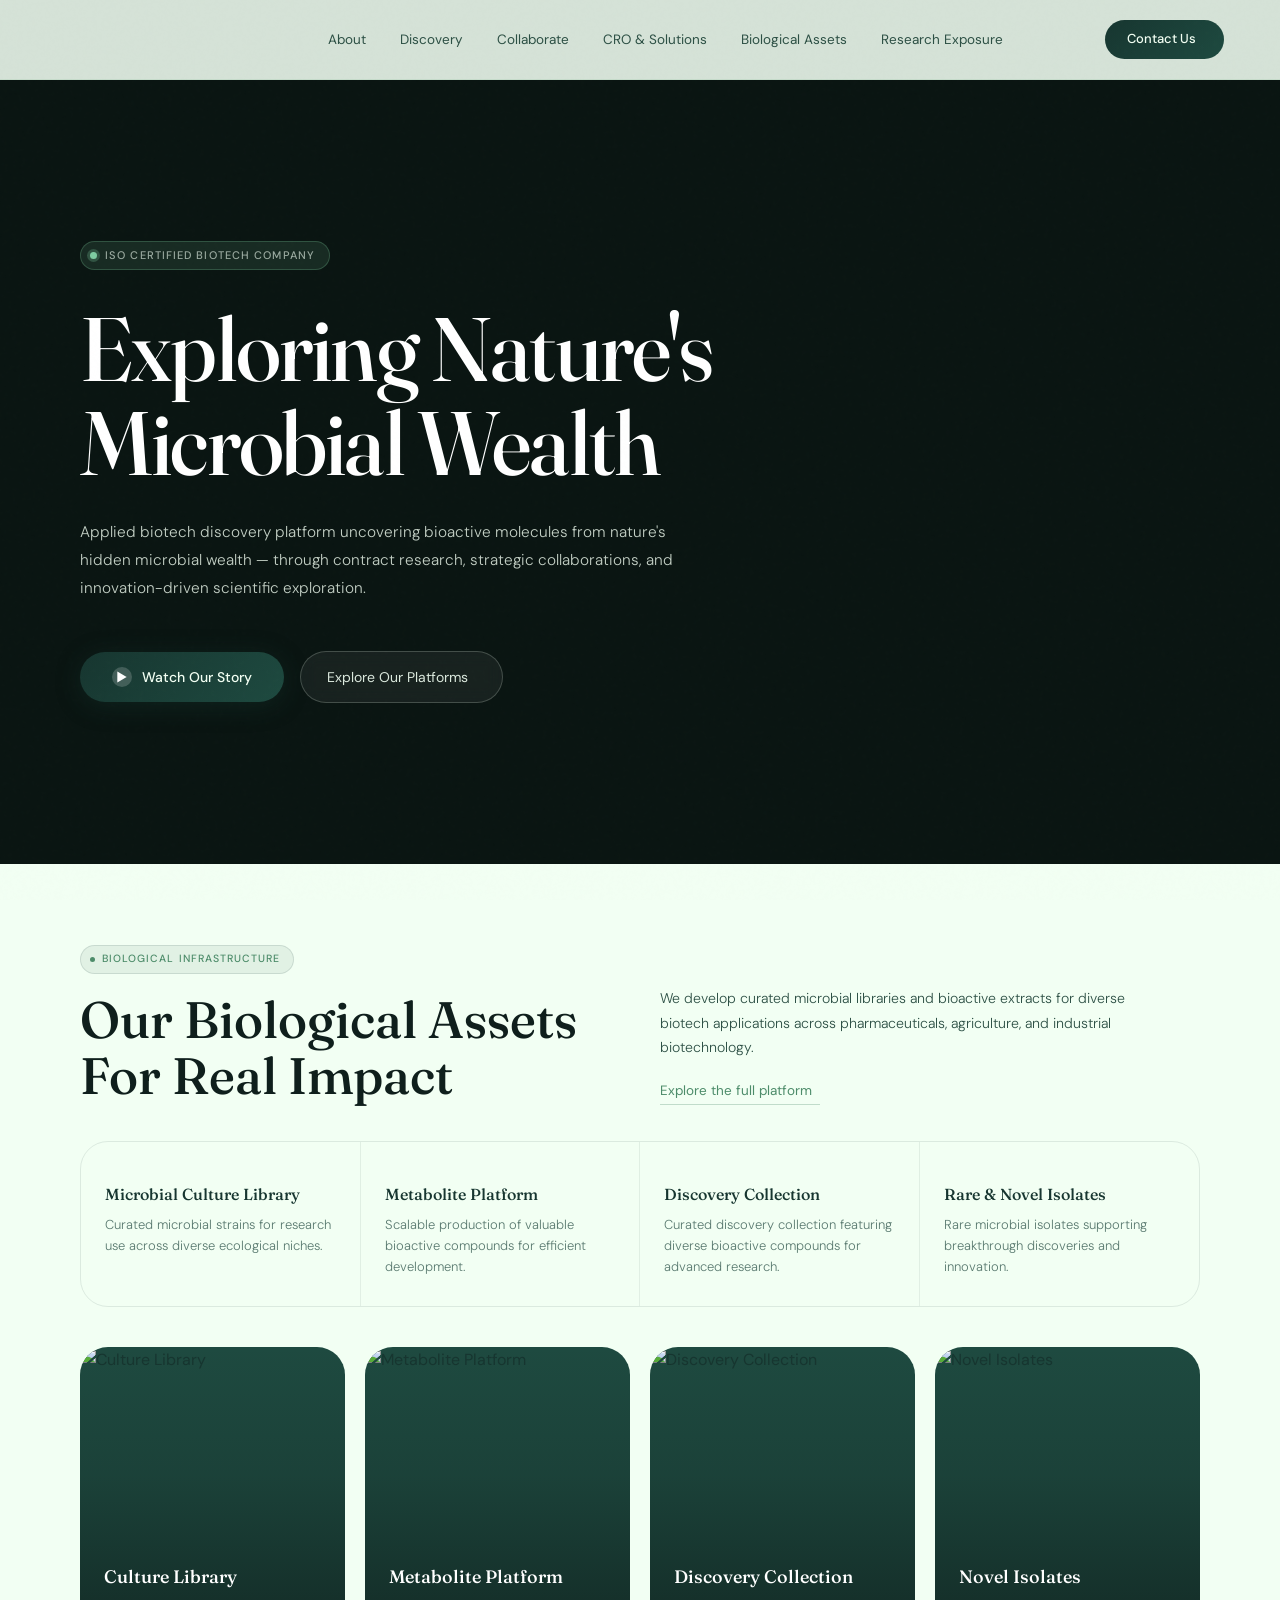
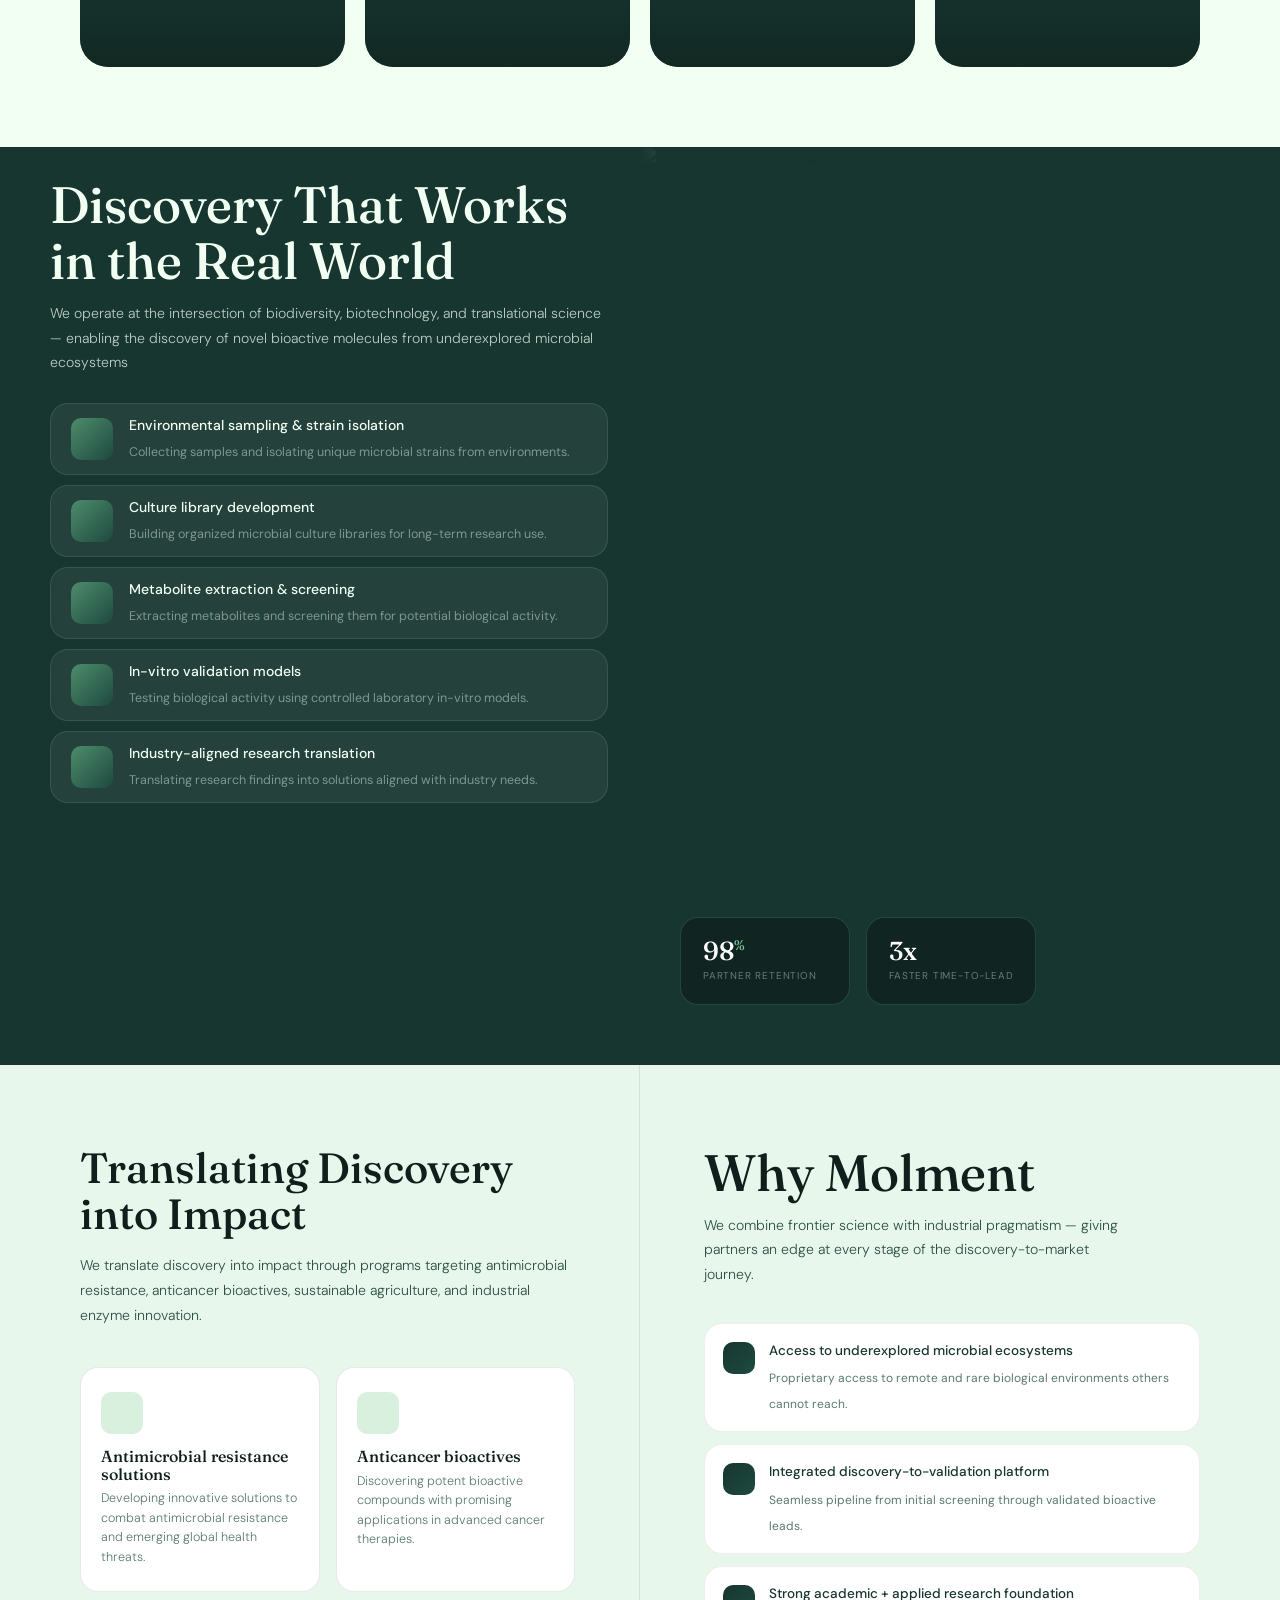
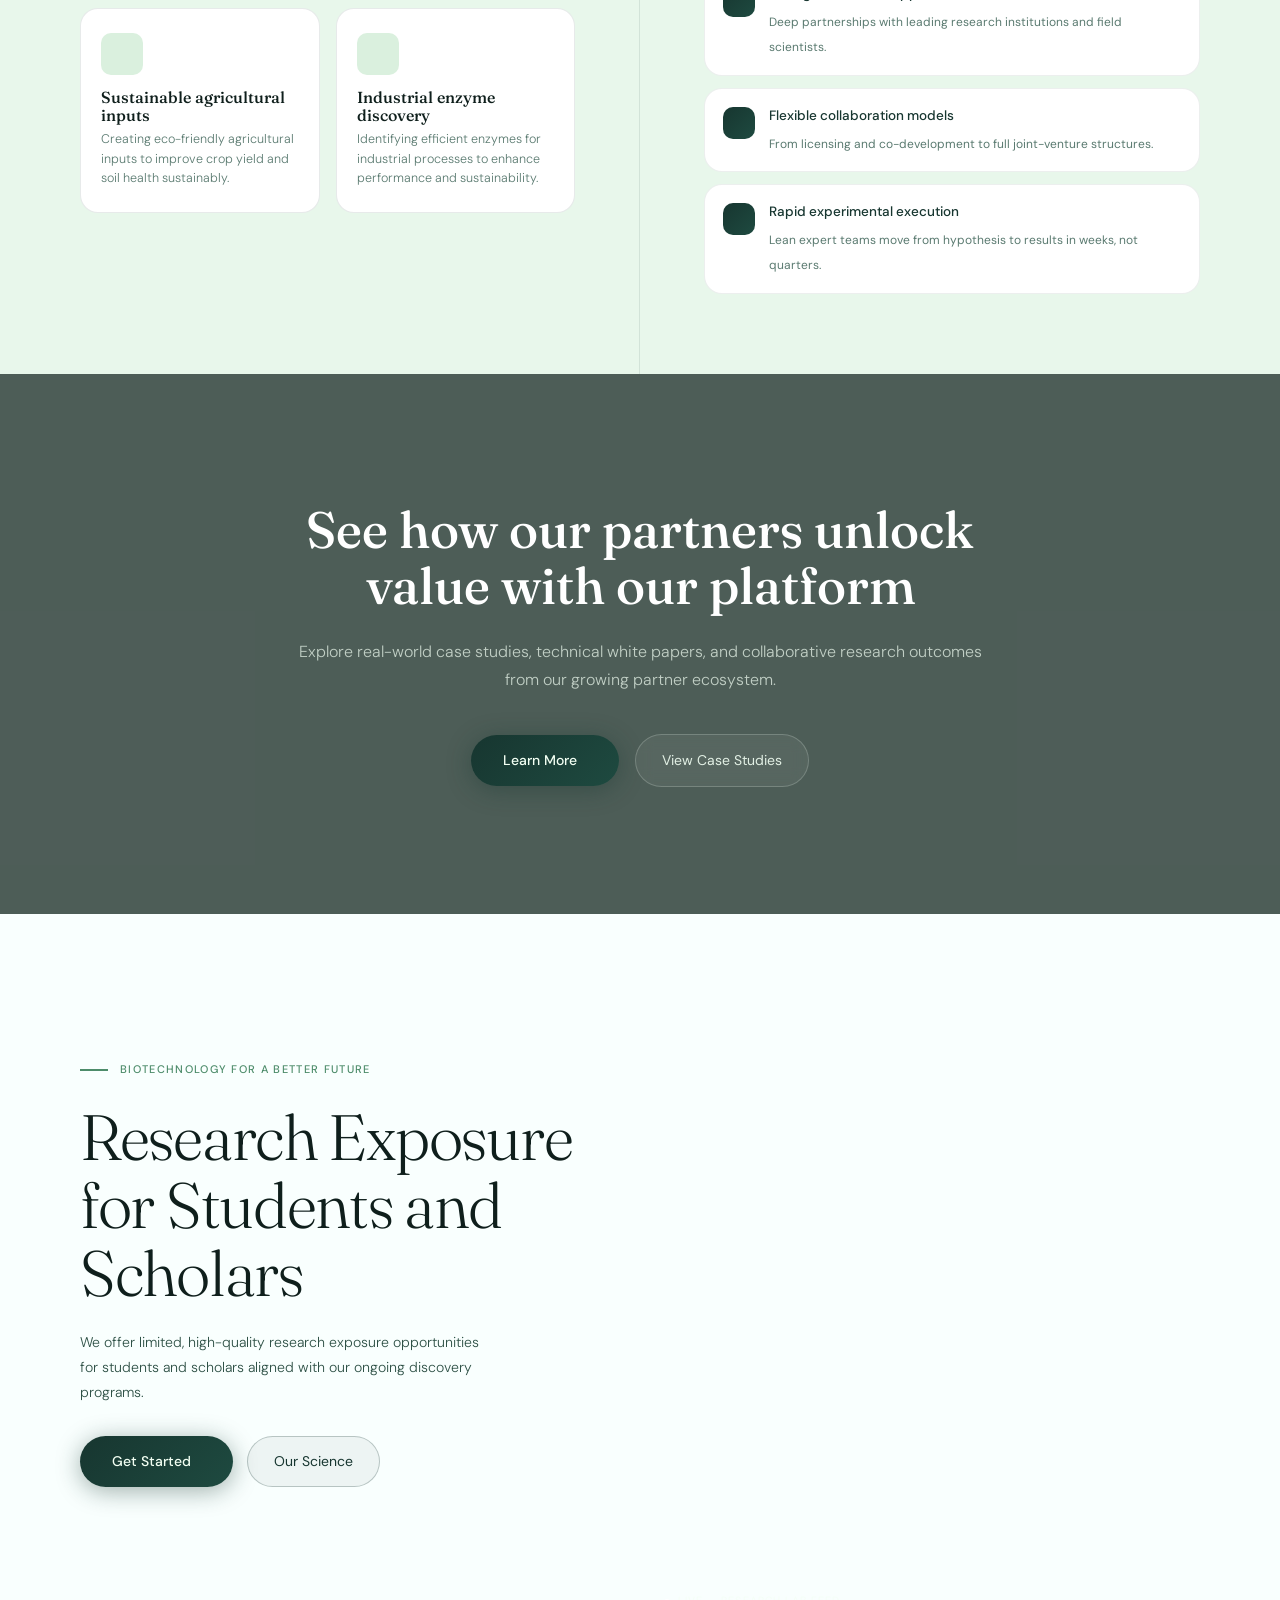
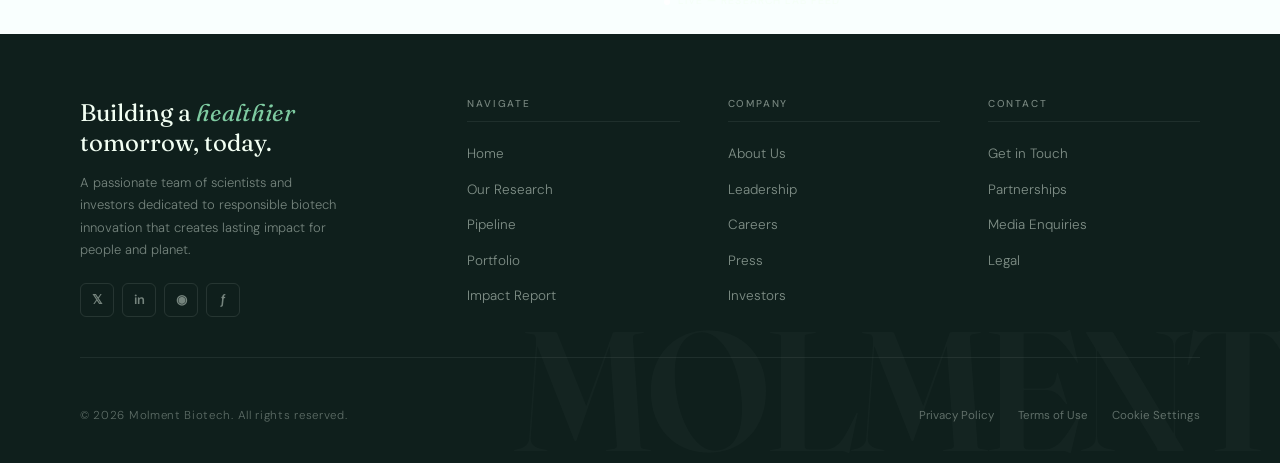
==== commit 131035ed: "Today work done" ====
--- a/index.html
+++ b/index.html
@@ -1,535 +1,2254 @@
 <!DOCTYPE html>
 <html lang="en">
+
 <head>
-<meta charset="UTF-8"/>
-<meta name="viewport" content="width=device-width, initial-scale=1.0"/>
-<title>MOLMENT BIOTECH</title>
-<link rel="preconnect" href="https://fonts.googleapis.com"/>
-<link rel="preconnect" href="https://fonts.gstatic.com" crossorigin/>
-<link href="https://fonts.googleapis.com/css2?family=Fraunces:ital,opsz,wght@0,9..144,300;0,9..144,400;0,9..144,500;0,9..144,600;1,9..144,300;1,9..144,400;1,9..144,500&family=DM+Sans:ital,opsz,wght@0,9..40,200;0,9..40,300;0,9..40,400;0,9..40,500;1,9..40,300&display=swap" rel="stylesheet"/>
-<link href="https://cdn.jsdelivr.net/npm/remixicon@3.5.0/fonts/remixicon.css" rel="stylesheet"/>
-<script src="https://cdnjs.cloudflare.com/ajax/libs/gsap/3.12.5/gsap.min.js"></script>
-<script src="https://cdnjs.cloudflare.com/ajax/libs/gsap/3.12.5/ScrollTrigger.min.js"></script>
-<link rel="stylesheet" href="style.css">
+  <meta charset="UTF-8" />
+  <meta name="viewport" content="width=device-width, initial-scale=1.0" />
+  <title>MOLMENT BIOTECH</title>
+  <link rel="preconnect" href="https://fonts.googleapis.com" />
+  <link rel="preconnect" href="https://fonts.gstatic.com" crossorigin />
+  <link
+    href="https://fonts.googleapis.com/css2?family=Fraunces:ital,opsz,wght@0,9..144,300;0,9..144,400;0,9..144,500;0,9..144,600;1,9..144,300;1,9..144,400;1,9..144,500&family=DM+Sans:ital,opsz,wght@0,9..40,200;0,9..40,300;0,9..40,400;0,9..40,500;1,9..40,300&display=swap"
+    rel="stylesheet" />
+  <link href="https://cdn.jsdelivr.net/npm/remixicon@3.5.0/fonts/remixicon.css" rel="stylesheet" />
+  <script src="https://cdnjs.cloudflare.com/ajax/libs/gsap/3.12.5/gsap.min.js"></script>
+  <script src="https://cdnjs.cloudflare.com/ajax/libs/gsap/3.12.5/ScrollTrigger.min.js"></script>
+  <style>
+    /* ═══════════════════════════════════════════
+   ROOT DESIGN TOKENS
+═══════════════════════════════════════════ */
+    :root {
+      /* Brand palette */
+      --clr-dark: #0f1f1c;
+      --clr-dark-2: #173630;
+      --clr-dark-3: #1e4a40;
+      --clr-sage: #4d8c6a;
+      --clr-accent: #7ecba1;
+      --clr-bg: #F2FFF3;
+      --clr-bg-2: #e8f7eb;
+      --clr-bg-3: #daf0de;
+      --clr-bg-4: #f9fffe;
+      --clr-surface: #ffffff;
+
+      /* Text */
+      --clr-text: #173630;
+      --clr-text-2: #2d5045;
+      --clr-text-muted: #5a7a70;
+      --clr-text-faint: #8aaba3;
+      --clr-on-dark: #F2FFF3;
+      --clr-on-dark-2: rgba(242, 255, 243, 0.75);
+      --clr-on-dark-3: rgba(242, 255, 243, 0.45);
+
+      /* Typography */
+      --ff-display: 'Fraunces', 'Palatino Linotype', serif;
+      --ff-body: 'DM Sans', 'Arial', sans-serif;
+
+      /* Spacing */
+      --space-lg: 48px;
+      --space-xl: 80px;
+
+      /* Layout */
+      --nav-h: 80px;
+      --radius-sm: 10px;
+      --radius-md: 18px;
+      --radius-lg: 28px;
+      --radius-xl: 48px;
+      --radius-full: 100px;
+
+      /* Transitions */
+      --ease-out: cubic-bezier(0.22, 1, 0.36, 1);
+
+      /* Shadows */
+      --shadow-sm: 0 2px 12px rgba(23, 54, 48, 0.08);
+      --shadow-md: 0 8px 32px rgba(23, 54, 48, 0.12);
+      --shadow-lg: 0 20px 64px rgba(23, 54, 48, 0.16);
+    }
+
+    /* ═══════════════════════════════════════════
+   RESET & BASE
+═══════════════════════════════════════════ */
+    *,
+    *::before,
+    *::after {
+      box-sizing: border-box;
+      margin: 0;
+      padding: 0;
+    }
+
+    html {
+      scroll-behavior: smooth;
+    }
+
+    body {
+      font-family: var(--ff-body);
+      font-size: 16px;
+      line-height: 1.6;
+      color: var(--clr-text);
+      background: var(--clr-bg);
+      overflow-x: hidden;
+    }
+
+    /* Grain overlay */
+    body::before {
+      content: '';
+      position: fixed;
+      inset: 0;
+      background-image: url("data:image/svg+xml,%3Csvg viewBox='0 0 256 256' xmlns='http://www.w3.org/2000/svg'%3E%3Cfilter id='n'%3E%3CfeTurbulence type='fractalNoise' baseFrequency='0.75' numOctaves='4' stitchTiles='stitch'/%3E%3C/filter%3E%3Crect width='100%25' height='100%25' filter='url(%23n)' opacity='0.025'/%3E%3C/svg%3E");
+      pointer-events: none;
+      z-index: 9999;
+      opacity: 0.4;
+    }
+
+    img {
+      max-width: 100%;
+      display: block;
+    }
+
+    a {
+      text-decoration: none;
+      color: inherit;
+    }
+
+    ul {
+      list-style: none;
+    }
+
+    /* Typography scale */
+    h1,
+    h2,
+    h3,
+    h4,
+    h5 {
+      font-family: var(--ff-display);
+      font-weight: 500;
+      line-height: 1.1;
+      color: var(--clr-text);
+    }
+
+    h1 {
+      font-size: clamp(40px, 5.5vw, 78px);
+    }
+
+    h2 {
+      font-size: clamp(32px, 4vw, 60px);
+    }
+
+    h3 {
+      font-size: clamp(20px, 2.2vw, 28px);
+    }
+
+    h4 {
+      font-size: clamp(16px, 1.5vw, 20px);
+    }
+
+    p {
+      font-size: clamp(14px, 1.1vw, 16px);
+      line-height: 1.75;
+      color: var(--clr-text-2);
+      font-weight: 300;
+    }
+
+
+    /* ═══════════════════════════════════════════
+   NAVBAR
+═══════════════════════════════════════════ */
+    .navbar {
+      position: fixed;
+      top: 0;
+      left: 0;
+      right: 0;
+      z-index: 1000;
+      height: var(--nav-h);
+      display: flex;
+      align-items: center;
+      padding: 0 56px;
+      background: rgba(242, 255, 243, 0.88);
+      backdrop-filter: blur(24px);
+      border-bottom: 1px solid rgba(110, 175, 136, 0.15);
+      transition: background 0.4s var(--ease-out), box-shadow 0.4s var(--ease-out);
+    }
+
+    .navbar.scrolled {
+      background: rgba(242, 255, 243, 0.97);
+      box-shadow: var(--shadow-sm);
+    }
+
+    .nav-logo {
+      flex: 0 0 auto;
+      display: flex;
+      align-items: center;
+      gap: 10px;
+    }
+
+    .nav-logo img {
+      width: 190px;
+    }
+
+    .nav-links {
+      flex: 1;
+      display: flex;
+      justify-content: center;
+      align-items: center;
+      gap: 2px;
+    }
+
+    .nav-item {
+      position: relative;
+    }
+
+    .nav-link {
+      display: flex;
+      align-items: center;
+      gap: 4px;
+      padding: 10px 14px;
+      font-family: var(--ff-body);
+      font-size: 13.5px;
+      font-weight: 400;
+      color: var(--clr-text-2);
+      border-radius: var(--radius-sm);
+      background: none;
+      border: none;
+      cursor: pointer;
+      transition: color 0.2s, background 0.2s;
+      white-space: nowrap;
+    }
+
+    .nav-link:hover {
+      color: var(--clr-dark-2);
+      background: rgba(23, 54, 48, 0.06);
+    }
+
+    .nav-link i {
+      font-size: 13px;
+      opacity: 0.5;
+      transition: transform 0.25s var(--ease-out);
+    }
+
+    .nav-item:hover .nav-link i {
+      transform: rotate(180deg);
+      opacity: 0.8;
+    }
+
+    .dropdown {
+      position: absolute;
+      top: calc(100% + 2px);
+      left: 50%;
+      transform: translateX(-50%) translateY(-8px) scale(0.97);
+      min-width: 220px;
+      background: rgba(249, 255, 254, 0.98);
+      backdrop-filter: blur(32px);
+      border: 1px solid rgba(110, 175, 136, 0.2);
+      border-radius: var(--radius-md);
+      padding: 8px;
+      opacity: 0;
+      pointer-events: none;
+      transition: opacity 0.22s var(--ease-out), transform 0.22s var(--ease-out);
+      transform-origin: top center;
+      box-shadow: var(--shadow-md);
+    }
+
+    .nav-item:hover .dropdown {
+      opacity: 1;
+      pointer-events: all;
+      transform: translateX(-50%) translateY(0) scale(1);
+    }
+
+    .dropdown-label {
+      font-size: 10px;
+      font-weight: 500;
+      letter-spacing: 0.1em;
+      text-transform: uppercase;
+      color: var(--clr-text-faint);
+      padding: 8px 12px 4px;
+    }
+
+    .dropdown-link {
+      display: flex;
+      align-items: center;
+      gap: 10px;
+      padding: 9px 12px;
+      border-radius: var(--radius-sm);
+      font-size: 13px;
+      color: var(--clr-text-2);
+      transition: background 0.15s, color 0.15s;
+    }
+
+    .dropdown-link i {
+      font-size: 14px;
+      color: var(--clr-sage);
+      width: 16px;
+      text-align: center;
+    }
+
+    .dropdown-link:hover {
+      background: rgba(23, 54, 48, 0.06);
+      color: var(--clr-dark-2);
+    }
+
+    .nav-cta-wrap {
+      flex: 0 0 auto;
+      margin-left: 16px;
+    }
+
+    .nav-cta {
+      display: inline-flex;
+      align-items: center;
+      gap: 6px;
+      padding: 9px 22px;
+      background: linear-gradient(135deg, var(--clr-dark-2) 0%, var(--clr-dark-3) 100%);
+      color: var(--clr-on-dark);
+      font-family: var(--ff-body);
+      font-size: 13px;
+      font-weight: 500;
+      border-radius: var(--radius-full);
+      transition: filter 0.25s, transform 0.25s var(--ease-out);
+      overflow: hidden;
+      position: relative;
+    }
+
+    .nav-cta::after {
+      content: '';
+      position: absolute;
+      inset: 0;
+      background: linear-gradient(120deg, transparent, rgba(255, 255, 255, 0.22), transparent);
+      transform: translateX(-100%);
+      transition: transform 0.55s var(--ease-out);
+    }
+
+    .nav-cta:hover {
+      filter: brightness(1.12);
+      transform: translateY(-1px);
+    }
+
+    .nav-cta:hover::after {
+      transform: translateX(100%);
+    }
+
+    /* Hamburger */
+    .hamburger {
+      display: none;
+      flex-direction: column;
+      justify-content: center;
+      align-items: center;
+      gap: 5px;
+      width: 40px;
+      height: 40px;
+      background: none;
+      border: none;
+      cursor: pointer;
+      margin-left: auto;
+      border-radius: var(--radius-sm);
+      transition: background 0.2s;
+      padding: 4px;
+    }
+
+    .hamburger:hover {
+      background: rgba(23, 54, 48, 0.07);
+    }
+
+    .hamburger span {
+      display: block;
+      width: 20px;
+      height: 1.5px;
+      background: var(--clr-text);
+      border-radius: 2px;
+      transition: transform 0.3s var(--ease-out), opacity 0.3s;
+    }
+
+    .hamburger.active span:nth-child(1) {
+      transform: translateY(6.5px) rotate(45deg);
+    }
+
+    .hamburger.active span:nth-child(2) {
+      opacity: 0;
+      transform: scaleX(0);
+    }
+
+    .hamburger.active span:nth-child(3) {
+      transform: translateY(-6.5px) rotate(-45deg);
+    }
+
+    /* Mobile menu */
+    .mobile-overlay {
+      position: fixed;
+      inset: 0;
+      background: rgba(15, 31, 28, 0.3);
+      z-index: 890;
+      opacity: 0;
+      pointer-events: none;
+      transition: opacity 0.35s var(--ease-out);
+    }
+
+    .mobile-overlay.open {
+      opacity: 1;
+      pointer-events: all;
+    }
+
+    .mobile-menu {
+      position: fixed;
+      top: 0;
+      left: -100%;
+      bottom: 0;
+      width: min(300px, 85vw);
+      background: rgba(242, 255, 243, 0.98);
+      backdrop-filter: blur(24px);
+      border-right: 1px solid rgba(110, 175, 136, 0.18);
+      padding: calc(var(--nav-h) + 20px) 24px 32px;
+      transition: left 0.38s var(--ease-out);
+      z-index: 900;
+      overflow-y: auto;
+    }
+
+    .mobile-menu.open {
+      left: 0;
+    }
+
+    .mobile-nav-item {
+      border-bottom: 1px solid rgba(23, 54, 48, 0.07);
+    }
+
+    .mobile-nav-link {
+      display: flex;
+      align-items: center;
+      justify-content: space-between;
+      padding: 14px 4px;
+      font-size: 15px;
+      font-weight: 400;
+      color: var(--clr-text);
+      background: none;
+      border: none;
+      font-family: var(--ff-body);
+      width: 100%;
+      cursor: pointer;
+    }
+
+    .mobile-dropdown {
+      display: none;
+      padding: 4px 0 10px;
+    }
+
+    .mobile-dropdown.open {
+      display: block;
+    }
+
+    .mobile-dropdown-link {
+      display: block;
+      padding: 9px 12px;
+      font-size: 13px;
+      color: var(--clr-text-2);
+      border-radius: var(--radius-sm);
+      transition: background 0.15s;
+    }
+
+    .mobile-dropdown-link:hover {
+      background: rgba(23, 54, 48, 0.06);
+      color: var(--clr-dark-2);
+    }
+
+    .mobile-cta {
+      display: block;
+      margin-top: 24px;
+      padding: 13px;
+      text-align: center;
+      background: linear-gradient(135deg, var(--clr-dark-2), var(--clr-dark-3));
+      color: var(--clr-on-dark);
+      border-radius: var(--radius-md);
+      font-weight: 500;
+      font-size: 14px;
+    }
+
+    /* ═══════════════════════════════════════════
+   HERO — VIDEO SECTION
+═══════════════════════════════════════════ */
+    .video-section {
+      position: relative;
+      min-height: 96vh;
+      display: flex;
+      align-items: center;
+      justify-content: flex-start;
+      overflow: hidden;
+      background: #0a1512;
+    }
+
+    .video-bg {
+      position: absolute;
+      inset: 0;
+      z-index: 0;
+    }
+
+    .video-bg video {
+      position: absolute;
+      inset: 0;
+      width: 100%;
+      height: 100%;
+      object-fit: cover;
+      z-index: 1;
+    }
+
+    .video-overlay {
+      position: absolute;
+      inset: 0;
+      z-index: 2;
+      background:
+        linear-gradient(to right, rgba(10, 21, 18, 0.9) 0%, rgba(10, 21, 18, 0.6) 55%, rgba(10, 21, 18, 0.2) 100%),
+        linear-gradient(to top, rgba(10, 21, 18, 0.7) 0%, transparent 50%);
+    }
+
+    .video-content {
+      position: relative;
+      z-index: 4;
+      padding: 80px 80px;
+      max-width: 960px;
+      margin-top: var(--nav-h);
+    }
+
+    .eyebrow {
+      display: inline-flex;
+      align-items: center;
+      gap: 8px;
+      padding: 5px 14px 5px 9px;
+      background: rgba(106, 175, 136, 0.15);
+      border: 1px solid rgba(106, 175, 136, 0.3);
+      border-radius: var(--radius-full);
+      margin-bottom: 32px;
+    }
+
+    .eyebrow-dot {
+      width: 7px;
+      height: 7px;
+      border-radius: 50%;
+      background: var(--clr-accent);
+      box-shadow: 0 0 0 3px rgba(126, 203, 161, 0.25);
+      animation: pulse 2.5s ease-in-out infinite;
+    }
+
+    @keyframes pulse {
+
+      0%,
+      100% {
+        box-shadow: 0 0 0 3px rgba(126, 203, 161, 0.25);
+      }
+
+      50% {
+        box-shadow: 0 0 0 8px rgba(126, 203, 161, 0.06);
+      }
+    }
+
+    .eyebrow-text {
+      font-family: var(--ff-body);
+      font-size: 11px;
+      font-weight: 500;
+      letter-spacing: 0.1em;
+      text-transform: uppercase;
+      color: rgba(242, 255, 243, 0.6);
+    }
+
+    .video-headline {
+      font-family: var(--ff-display);
+      font-size: clamp(48px, 7.5vw, 90px);
+      font-weight: 500;
+      line-height: 1.04;
+      letter-spacing: -0.02em;
+      color: #fff;
+      margin-bottom: 28px;
+    }
+
+    .video-desc {
+      font-size: clamp(15px, 1.2vw, 17px);
+      font-weight: 300;
+      line-height: 1.85;
+      color: rgba(242, 255, 243, 0.8);
+      max-width: 600px;
+      margin-bottom: 48px;
+    }
+
+    .video-actions {
+      display: flex;
+      align-items: center;
+      gap: 16px;
+      flex-wrap: wrap;
+    }
+
+    .btn-primary {
+      display: inline-flex;
+      align-items: center;
+      gap: 10px;
+      padding: 14px 32px;
+      background: linear-gradient(135deg, var(--clr-dark-2) 0%, var(--clr-dark-3) 100%);
+      color: var(--clr-on-dark);
+      font-family: var(--ff-body);
+      font-size: 14px;
+      font-weight: 500;
+      border-radius: var(--radius-full);
+      border: none;
+      cursor: pointer;
+      box-shadow: 0 4px 24px rgba(23, 54, 48, 0.4);
+      transition: transform 0.25s var(--ease-out), box-shadow 0.25s var(--ease-out), filter 0.25s;
+      position: relative;
+      overflow: hidden;
+    }
+
+    .btn-primary::after {
+      content: '';
+      position: absolute;
+      inset: 0;
+      background: linear-gradient(120deg, transparent, rgba(255, 255, 255, 0.25), transparent);
+      transform: translateX(-100%);
+      transition: transform 0.55s var(--ease-out);
+    }
+
+    .btn-primary:hover {
+      transform: translateY(-3px);
+      box-shadow: 0 14px 40px rgba(23, 54, 48, 0.45);
+      filter: brightness(1.1);
+    }
+
+    .btn-primary:hover::after {
+      transform: translateX(100%);
+    }
+
+    .btn-primary svg {
+      width: 14px;
+      height: 14px;
+      transition: transform 0.25s;
+    }
+
+    .btn-primary:hover svg {
+      transform: translateX(3px);
+    }
+
+    .btn-ghost {
+      display: inline-flex;
+      align-items: center;
+      gap: 8px;
+      padding: 14px 26px;
+      color: rgba(242, 255, 243, 0.9);
+      font-family: var(--ff-body);
+      font-size: 14px;
+      font-weight: 400;
+      border-radius: var(--radius-full);
+      border: 1px solid rgba(242, 255, 243, 0.2);
+      background: rgba(242, 255, 243, 0.06);
+      backdrop-filter: blur(8px);
+      transition: background 0.22s, border-color 0.22s, transform 0.22s var(--ease-out);
+    }
+
+    .btn-ghost:hover {
+      background: rgba(242, 255, 243, 0.12);
+      border-color: rgba(242, 255, 243, 0.35);
+      transform: translateY(-2px);
+    }
+
+    .btn-outline {
+      display: inline-flex;
+      align-items: center;
+      gap: 8px;
+      padding: 13px 26px;
+      color: var(--clr-dark-2);
+      font-family: var(--ff-body);
+      font-size: 14px;
+      font-weight: 400;
+      border-radius: var(--radius-full);
+      border: 1px solid rgba(23, 54, 48, 0.25);
+      background: rgba(23, 54, 48, 0.05);
+      transition: background 0.22s, border-color 0.22s, transform 0.22s;
+    }
+
+    .btn-outline:hover {
+      background: rgba(23, 54, 48, 0.1);
+      border-color: rgba(23, 54, 48, 0.4);
+      transform: translateY(-2px);
+    }
+
+    /* ═══════════════════════════════════════════
+   SECTION WRAPPER UTIL
+═══════════════════════════════════════════ */
+    .section {
+      padding: var(--space-xl) 80px;
+    }
+
+    .section-tag {
+      display: inline-flex;
+      align-items: center;
+      gap: 7px;
+      padding: 5px 13px 5px 9px;
+      background: rgba(23, 54, 48, 0.07);
+      border: 1px solid rgba(23, 54, 48, 0.12);
+      border-radius: var(--radius-full);
+      margin-bottom: 18px;
+    }
+
+    .section-tag-dot {
+      width: 5px;
+      height: 5px;
+      border-radius: 50%;
+      background: var(--clr-sage);
+    }
+
+    .section-tag-text {
+      font-size: 10.5px;
+      font-weight: 500;
+      letter-spacing: 0.1em;
+      text-transform: uppercase;
+      color: var(--clr-sage);
+    }
+
+    /* ═══════════════════════════════════════════
+   ASSETS SECTION
+═══════════════════════════════════════════ */
+    .assets-section {
+      background: var(--clr-bg);
+    }
+
+    .assets-header {
+      display: grid;
+      grid-template-columns: 1fr 1fr;
+      gap: 40px;
+      align-items: end;
+      margin-bottom: 36px;
+    }
+
+    .assets-header h2 {
+      color: var(--clr-dark);
+    }
+
+    .assets-header-right {
+      display: flex;
+      flex-direction: column;
+      justify-content: flex-end;
+      gap: 20px;
+    }
+
+    .assets-intro {
+      color: var(--clr-text-2);
+      max-width: 500px;
+    }
+
+    .assets-link {
+      display: inline-flex;
+      align-items: center;
+      gap: 8px;
+      font-size: 13.5px;
+      color: var(--clr-sage);
+      border-bottom: 1px solid rgba(77, 140, 106, 0.3);
+      padding-bottom: 2px;
+      width: fit-content;
+      transition: gap 0.2s, border-color 0.2s;
+    }
+
+    .assets-link:hover {
+      gap: 12px;
+      border-color: var(--clr-sage);
+    }
+
+    .assets-link i {
+      font-size: 14px;
+    }
+
+    /* Info grid */
+    .assets-info-grid {
+      display: grid;
+      grid-template-columns: repeat(4, 1fr);
+      gap: 0;
+      border: 1px solid rgba(23, 54, 48, 0.1);
+      border-radius: var(--radius-lg);
+      overflow: hidden;
+      margin-bottom: 40px;
+    }
+
+    .asset-info-item {
+      padding: 28px 24px;
+      border-right: 1px solid rgba(23, 54, 48, 0.08);
+      transition: background 0.25s;
+    }
+
+    .asset-info-item:last-child {
+      border-right: none;
+    }
+
+    .asset-info-item:hover {
+      background: rgba(23, 54, 48, 0.03);
+    }
+
+    .asset-info-icon {
+      font-size: 22px;
+      color: var(--clr-sage);
+      margin-bottom: 12px;
+    }
+
+    .asset-info-title {
+      font-family: var(--ff-display);
+      font-size: 16px;
+      font-weight: 500;
+      color: var(--clr-dark-2);
+      margin-bottom: 8px;
+    }
+
+    .asset-info-desc {
+      font-size: 13px;
+      color: var(--clr-text-muted);
+      line-height: 1.6;
+    }
+
+    /* Cards grid */
+    .assets-cards {
+      display: grid;
+      grid-template-columns: repeat(4, 1fr);
+      gap: 20px;
+    }
+
+    .asset-card {
+      border-radius: var(--radius-lg);
+      overflow: hidden;
+      position: relative;
+      height: 320px;
+      cursor: pointer;
+      background: var(--clr-dark-3);
+    }
+
+    .asset-card-img {
+      position: absolute;
+      inset: 0;
+      z-index: 1;
+      transition: opacity 0.4s var(--ease-out);
+    }
+
+    .asset-card-img img {
+      width: 100%;
+      height: 100%;
+      object-fit: cover;
+      transition: transform 0.6s var(--ease-out);
+    }
+
+    .asset-card::before {
+      content: '';
+      position: absolute;
+      inset: 0;
+      z-index: 2;
+      background: linear-gradient(to top, rgba(15, 31, 28, 0.8) 0%, rgba(15, 31, 28, 0.2) 60%, transparent 100%);
+      transition: opacity 0.35s;
+    }
+
+    .asset-card:hover::before {
+      opacity: 0.95;
+    }
+
+    .asset-card:hover .asset-card-img img {
+      transform: scale(1.07);
+    }
+
+    .asset-card-content {
+      position: absolute;
+      inset: 0;
+      z-index: 3;
+      padding: 28px 24px;
+      display: flex;
+      flex-direction: column;
+      justify-content: flex-end;
+    }
+
+    .asset-card-icon {
+      font-size: 28px;
+      color: var(--clr-accent);
+      margin-bottom: 12px;
+      opacity: 0;
+      transform: translateY(8px);
+      transition: all 0.3s var(--ease-out);
+    }
+
+    .asset-card:hover .asset-card-icon {
+      opacity: 1;
+      transform: translateY(0);
+    }
+
+    .asset-card-title {
+      font-family: var(--ff-display);
+      font-size: 18px;
+      font-weight: 500;
+      color: #fff;
+      margin-bottom: 6px;
+    }
+
+    .asset-card-desc {
+      font-size: 13px;
+      color: rgba(242, 255, 243, 0.65);
+      line-height: 1.55;
+      opacity: 0;
+      transform: translateY(8px);
+      transition: all 0.3s 0.05s var(--ease-out);
+    }
+
+    .asset-card:hover .asset-card-desc {
+      opacity: 1;
+      transform: translateY(0);
+    }
+
+    /* ═══════════════════════════════════════════
+   GROWTH SECTION
+═══════════════════════════════════════════ */
+    .growth-section {
+      background: var(--clr-dark-2);
+      display: grid;
+      grid-template-columns: 1fr 1fr;
+      gap: 0;
+      height: 102vh;
+      overflow: hidden;
+    }
+
+    .growth-left {
+      padding: 30px 32px var(--space-xl) 50px;
+      display: flex;
+      flex-direction: column;
+    }
+
+    .growth-left .section-tag {
+      background: rgba(242, 255, 243, 0.1);
+      border-color: rgba(242, 255, 243, 0.15);
+    }
+
+    .growth-left .section-tag-dot {
+      background: var(--clr-accent);
+    }
+
+    .growth-left .section-tag-text {
+      color: var(--clr-on-dark-2);
+    }
+
+    .growth-left h2 {
+      color: var(--clr-on-dark);
+      margin-bottom: 12px;
+    }
+
+    .growth-left p {
+      color: var(--clr-on-dark-2);
+      max-width: 610px;
+      margin-bottom: 28px;
+    }
+
+    .growth-points {
+      display: flex;
+      flex-direction: column;
+      gap: 10px;
+    }
+
+    .growth-point {
+      display: flex;
+      align-items: center;
+      gap: 16px;
+      padding: 10px 20px;
+      background: rgba(242, 255, 243, 0.06);
+      border: 1px solid rgba(242, 255, 243, 0.1);
+      border-radius: var(--radius-md);
+      transition: background 0.25s var(--ease-out), transform 0.25s var(--ease-out), border-color 0.25s;
+    }
+
+    .growth-point:hover {
+      background: rgba(242, 255, 243, 0.1);
+      border-color: rgba(126, 203, 161, 0.3);
+      transform: translateX(6px);
+    }
+
+    .gp-icon {
+      width: 42px;
+      height: 42px;
+      flex-shrink: 0;
+      background: linear-gradient(135deg, var(--clr-sage), var(--clr-dark-3));
+      border-radius: var(--radius-sm);
+      display: flex;
+      align-items: center;
+      justify-content: center;
+    }
+
+    .gp-icon i {
+      font-size: 18px;
+      color: var(--clr-accent);
+    }
+
+    .gp-text strong {
+      display: block;
+      font-size: 14px;
+      font-weight: 500;
+      color: var(--clr-on-dark);
+      margin-bottom: 2px;
+    }
+
+    .gp-text span {
+      font-size: 12.5px;
+      color: var(--clr-on-dark-3);
+      line-height: 1.45;
+    }
+
+    .growth-right {
+      position: relative;
+      overflow: hidden;
+    }
+
+    .growth-right img {
+      width: 100%;
+      height: 100%;
+      object-fit: cover;
+      filter: saturate(0.85) brightness(0.95);
+    }
+
+    .growth-right::before {
+      content: '';
+      position: absolute;
+      inset: 0;
+      z-index: 1;
+      background: linear-gradient(to right, var(--clr-dark-2) 0%, transparent 40%);
+    }
+
+    .growth-stat-overlay {
+      position: absolute;
+      bottom: 60px;
+      left: 40px;
+      z-index: 2;
+      display: grid;
+      grid-template-columns: 1fr 1fr;
+      gap: 16px;
+    }
+
+    .gs-item {
+      background: rgba(15, 31, 28, 0.75);
+      backdrop-filter: blur(16px);
+      border: 1px solid rgba(126, 203, 161, 0.2);
+      border-radius: var(--radius-md);
+      padding: 20px 22px;
+    }
+
+    .gs-num {
+      font-family: var(--ff-display);
+      font-size: 26px;
+      font-weight: 500;
+      color: #fff;
+      line-height: 1;
+      margin-bottom: 4px;
+    }
+
+    .gs-num sup {
+      font-size: 14px;
+      color: var(--clr-accent);
+    }
+
+    .gs-label {
+      font-size: 10px;
+      letter-spacing: 0.08em;
+      text-transform: uppercase;
+      color: rgba(242, 255, 243, 0.4);
+    }
+
+    /* ═══════════════════════════════════════════
+   COMBINED: BIO ASSETS + WHY MOLMENT
+═══════════════════════════════════════════ */
+    .combined-section {
+      background: var(--clr-bg-2);
+      display: grid;
+      grid-template-columns: 1fr 1fr;
+      gap: 0;
+    }
+
+    .bio-side {
+      padding: var(--space-xl) 64px var(--space-xl) 80px;
+      border-right: 1px solid rgba(23, 54, 48, 0.1);
+    }
+
+    .bio-side h2 {
+      color: var(--clr-dark);
+      margin-bottom: 16px;
+      font-size: clamp(32px, 3.3vw, 60px);
+    }
+
+    .bio-side>p {
+      color: var(--clr-text-2);
+      max-width: 510px;
+      margin-bottom: 40px;
+    }
+
+    .bio-cards {
+      display: grid;
+      grid-template-columns: 1fr 1fr;
+      gap: 16px;
+    }
+
+    .bio-card {
+      background: var(--clr-surface);
+      border: 1px solid rgba(23, 54, 48, 0.1);
+      border-radius: var(--radius-md);
+      padding: 24px 20px;
+      cursor: pointer;
+      transition: transform 0.3s var(--ease-out), box-shadow 0.3s var(--ease-out), border-color 0.3s;
+    }
+
+    .bio-card:hover {
+      transform: translateY(-6px);
+      box-shadow: var(--shadow-md);
+      border-color: rgba(77, 140, 106, 0.35);
+    }
+
+    .bio-card-icon {
+      width: 42px;
+      height: 42px;
+      border-radius: var(--radius-sm);
+      background: var(--clr-bg-3);
+      display: flex;
+      align-items: center;
+      justify-content: center;
+      margin-bottom: 14px;
+    }
+
+    .bio-card-icon i {
+      font-size: 18px;
+      color: var(--clr-dark-2);
+    }
+
+    .bio-card h4 {
+      font-family: var(--ff-display);
+      font-size: 16px;
+      font-weight: 500;
+      color: var(--clr-dark);
+      margin-bottom: 6px;
+    }
+
+    .bio-card p {
+      font-size: 12.5px;
+      color: var(--clr-text-muted);
+      line-height: 1.55;
+    }
+
+    /* Why side */
+    .why-side {
+      padding: var(--space-xl) 80px var(--space-xl) 64px;
+    }
+
+    .why-side h2 {
+      color: var(--clr-dark);
+      margin-bottom: 12px;
+    }
+
+    .why-side>p {
+      color: var(--clr-text-2);
+      max-width: 420px;
+      margin-bottom: 36px;
+    }
+
+    .why-list {
+      display: flex;
+      flex-direction: column;
+      gap: 12px;
+    }
+
+    .why-item {
+      display: flex;
+      align-items: flex-start;
+      gap: 14px;
+      padding: 16px 18px;
+      background: var(--clr-surface);
+      border: 1px solid rgba(23, 54, 48, 0.08);
+      border-radius: var(--radius-md);
+      transition: background 0.22s, transform 0.22s, border-color 0.22s;
+    }
+
+    .why-item:hover {
+      background: var(--clr-bg);
+      border-color: rgba(77, 140, 106, 0.3);
+      transform: translateX(5px);
+    }
+
+    .wi-icon {
+      width: 32px;
+      height: 32px;
+      min-width: 32px;
+      background: linear-gradient(135deg, var(--clr-dark-2), var(--clr-dark-3));
+      border-radius: var(--radius-sm);
+      display: flex;
+      align-items: center;
+      justify-content: center;
+      margin-top: 2px;
+    }
+
+    .wi-icon i {
+      font-size: 13px;
+      color: var(--clr-on-dark);
+    }
+
+    .wi-text strong {
+      display: block;
+      font-size: 13.5px;
+      font-weight: 500;
+      color: var(--clr-dark-2);
+      margin-bottom: 3px;
+    }
+
+    .wi-text span {
+      font-size: 12px;
+      color: var(--clr-text-muted);
+      line-height: 1.5;
+    }
+
+    /* ═══════════════════════════════════════════
+   CTA SECTION
+═══════════════════════════════════════════ */
+    .cta-section {
+      position: relative;
+      min-height: 60vh;
+      display: flex;
+      align-items: center;
+      justify-content: center;
+      overflow: hidden;
+      text-align: center;
+    }
+
+    .cta-bg {
+      position: absolute;
+      inset: 0;
+      background: url('https://images.unsplash.com/photo-1576086213369-97a306d36557?w=1600&q=80') center/cover no-repeat;
+    }
+
+    .cta-bg::after {
+      content: '';
+      position: absolute;
+      inset: 0;
+      background: rgba(15, 31, 28, 0.72);
+    }
+
+    .cta-content {
+      position: relative;
+      z-index: 2;
+      max-width: 800px;
+      padding: 80px 40px;
+    }
+
+    .cta-content h2 {
+      font-size: clamp(32px, 4vw, 58px);
+      color: #fff;
+      margin-bottom: 24px;
+      line-height: 1.1;
+    }
+
+    .cta-content p {
+      color: rgba(242, 255, 243, 0.7);
+      margin-bottom: 40px;
+      font-size: 16px;
+    }
+
+    .cta-actions {
+      display: flex;
+      align-items: center;
+      justify-content: center;
+      gap: 16px;
+      flex-wrap: wrap;
+    }
+
+    /* ═══════════════════════════════════════════
+   OUTRO SECTION
+═══════════════════════════════════════════ */
+    .outro-section {
+      background: var(--clr-bg-4);
+      display: grid;
+      grid-template-columns: 1fr 1fr;
+      min-height: 80vh;
+      overflow: hidden;
+    }
+
+    .outro-text {
+      padding: var(--space-xl) 64px var(--space-xl) 80px;
+      display: flex;
+      flex-direction: column;
+      justify-content: center;
+      gap: 24px;
+    }
+
+    .outro-label {
+      font-size: 11px;
+      font-weight: 500;
+      letter-spacing: 0.12em;
+      text-transform: uppercase;
+      color: var(--clr-sage);
+      display: flex;
+      align-items: center;
+      gap: 12px;
+    }
+
+    .outro-label::before {
+      content: '';
+      display: block;
+      width: 28px;
+      height: 1.5px;
+      background: var(--clr-sage);
+    }
+
+    .outro-headline {
+      font-family: var(--ff-display);
+      font-size: clamp(40px, 5vw, 72px);
+      font-weight: 300;
+      line-height: 1.06;
+      letter-spacing: -0.02em;
+      color: var(--clr-dark);
+    }
+
+    .outro-headline em {
+      font-style: italic;
+      color: var(--clr-sage);
+    }
+
+    .outro-desc {
+      color: var(--clr-text-2);
+      max-width: 400px;
+    }
+
+    .outro-video {
+      position: relative;
+      overflow: hidden;
+    }
+
+    .outro-video video {
+      width: 100%;
+      height: 100%;
+      object-fit: cover;
+      filter: saturate(0.88) contrast(1.02);
+    }
+
+    .outro-video-tag {
+      position: absolute;
+      bottom: 24px;
+      left: 24px;
+      z-index: 2;
+      display: flex;
+      align-items: center;
+      gap: 8px;
+      font-size: 10.5px;
+      letter-spacing: 0.1em;
+      text-transform: uppercase;
+      color: rgba(242, 255, 243, 0.65);
+    }
+
+    .outro-video-tag::before {
+      content: '';
+      display: block;
+      width: 6px;
+      height: 6px;
+      background: #fff;
+      border-radius: 50%;
+      animation: tagblink 2s ease-in-out infinite;
+    }
+
+    @keyframes tagblink {
+
+      0%,
+      100% {
+        opacity: 1;
+      }
+
+      50% {
+        opacity: 0.3;
+      }
+    }
+
+    /* ═══════════════════════════════════════════
+   FOOTER
+═══════════════════════════════════════════ */
+    footer {
+      background: var(--clr-dark);
+      color: var(--clr-on-dark);
+      padding: 64px 80px 36px;
+      position: relative;
+      overflow: hidden;
+    }
+
+    footer::before {
+      content: 'MOLMENT';
+      position: absolute;
+      bottom: -12px;
+      right: -4px;
+      font-family: var(--ff-display);
+      font-size: 170px;
+      font-weight: 600;
+      color: rgba(242, 255, 243, 0.022);
+      line-height: 1;
+      pointer-events: none;
+      user-select: none;
+      letter-spacing: -0.04em;
+    }
+
+    .footer-top {
+      display: grid;
+      grid-template-columns: 1.6fr 1fr 1fr 1fr;
+      gap: 48px;
+      margin-bottom: 48px;
+      padding-bottom: 40px;
+      border-bottom: 1px solid rgba(242, 255, 243, 0.07);
+    }
+
+    .footer-brand h3 {
+      font-family: var(--ff-display);
+      font-size: 24px;
+      font-weight: 400;
+      line-height: 1.25;
+      color: var(--clr-on-dark);
+      margin-bottom: 14px;
+    }
+
+    .footer-brand h3 em {
+      color: var(--clr-accent);
+    }
+
+    .footer-brand p {
+      font-size: 13px;
+      line-height: 1.72;
+      color: var(--clr-on-dark-3);
+      max-width: 260px;
+      margin-bottom: 22px;
+    }
+
+    .footer-socials {
+      display: flex;
+      gap: 8px;
+    }
+
+    .footer-socials a {
+      width: 34px;
+      height: 34px;
+      border: 1px solid rgba(242, 255, 243, 0.1);
+      border-radius: 6px;
+      display: flex;
+      align-items: center;
+      justify-content: center;
+      color: var(--clr-on-dark-3);
+      font-size: 13px;
+      font-weight: 600;
+      transition: border-color 0.25s, color 0.25s, background 0.25s;
+    }
+
+    .footer-socials a:hover {
+      border-color: var(--clr-accent);
+      color: var(--clr-accent);
+      background: rgba(126, 203, 161, 0.08);
+    }
+
+    .footer-col h5 {
+      font-family: var(--ff-body);
+      font-size: 10px;
+      font-weight: 500;
+      letter-spacing: 0.18em;
+      text-transform: uppercase;
+      color: var(--clr-on-dark-3);
+      margin-bottom: 18px;
+      padding-bottom: 12px;
+      border-bottom: 1px solid rgba(242, 255, 243, 0.07);
+    }
+
+    .footer-col ul {
+      display: flex;
+      flex-direction: column;
+      gap: 10px;
+    }
+
+    .footer-col ul li a {
+      font-size: 13.5px;
+      font-weight: 300;
+      color: rgba(242, 255, 243, 0.5);
+      transition: color 0.22s, padding-left 0.22s;
+      display: inline-block;
+    }
+
+    .footer-col ul li a:hover {
+      color: var(--clr-on-dark);
+      padding-left: 5px;
+    }
+
+    .footer-bottom {
+      display: flex;
+      align-items: center;
+      justify-content: space-between;
+    }
+
+    .footer-bottom p {
+      font-size: 11.5px;
+      color: rgba(242, 255, 243, 0.35);
+      letter-spacing: 0.06em;
+    }
+
+    .footer-bottom-links {
+      display: flex;
+      gap: 24px;
+    }
+
+    .footer-bottom-links a {
+      font-size: 11.5px;
+      color: rgba(242, 255, 243, 0.35);
+      transition: color 0.22s;
+    }
+
+    .footer-bottom-links a:hover {
+      color: var(--clr-on-dark);
+    }
+
+    /* ═══════════════════════════════════════════
+   RESPONSIVE
+═══════════════════════════════════════════ */
+    @media (max-width: 1024px) {
+
+      .combined-section,
+      .outro-section {
+        grid-template-columns: 1fr;
+      }
+
+      .growth-section {
+        grid-template-columns: 1fr;
+      }
+
+      .growth-right {
+        min-height: 340px;
+      }
+
+      .bio-side,
+      .why-side {
+        border: none;
+        padding: var(--space-lg) 48px;
+      }
+
+      .footer-top {
+        grid-template-columns: 1fr 1fr;
+      }
+
+      .assets-header {
+        grid-template-columns: 1fr;
+        gap: 20px;
+      }
+
+      .assets-info-grid {
+        grid-template-columns: 1fr 1fr;
+      }
+
+      .assets-cards {
+        grid-template-columns: 1fr 1fr;
+      }
+
+      .outro-video {
+        min-height: 340px;
+      }
+    }
+
+    @media (max-width: 768px) {
+      :root {
+        --space-xl: 56px;
+      }
+
+      .section {
+        padding-left: 24px;
+        padding-right: 24px;
+      }
+
+      .bio-side,
+      .why-side,
+      .growth-left,
+      .outro-text {
+        padding-left: 24px;
+        padding-right: 24px;
+      }
+
+      .bio-side,
+      .why-side {
+        padding-top: var(--space-lg);
+        padding-bottom: var(--space-lg);
+      }
+
+      .navbar {
+        padding: 0 20px;
+      }
+
+      .nav-links,
+      .nav-cta-wrap {
+        display: none;
+      }
+
+      .hamburger {
+        display: flex;
+      }
+
+      .video-content {
+        padding: 60px 24px;
+      }
+
+      .hero-strip {
+        padding: 16px 24px;
+        gap: 24px;
+      }
+
+      .strip-items {
+        gap: 24px;
+      }
+
+      .bio-cards {
+        grid-template-columns: 1fr;
+      }
+
+      .growth-stat-overlay {
+        grid-template-columns: 1fr;
+        left: 20px;
+        bottom: 24px;
+        gap: 10px;
+      }
+
+      .footer-top {
+        grid-template-columns: 1fr;
+      }
+
+      footer {
+        padding: 48px 24px 28px;
+      }
+
+      .footer-bottom {
+        flex-direction: column;
+        align-items: flex-start;
+        gap: 12px;
+      }
+
+      footer::before {
+        font-size: 100px;
+      }
+
+      .assets-info-grid {
+        grid-template-columns: 1fr;
+      }
+
+      .assets-cards {
+        grid-template-columns: 1fr;
+      }
+
+      .cta-section {
+        min-height: 50vh;
+      }
+    }
+
+    @media (max-width: 560px) {
+      .video-headline {
+        font-size: 38px;
+      }
+
+      .growth-section {
+        height: 200vh;
+      }
+
+      .outro-headline {
+        font-size: 36px;
+      }
+
+      footer::before {
+        font-size: 100px;
+        text-align: center;
+        color: rgba(242, 255, 243, 0.046);
+      }
+    }
+  </style>
 </head>
+
 <body>
 
-<!-- ══════════════ NAVBAR ══════════════ -->
-<nav class="navbar" id="navbar">
-  <a href="#" class="nav-logo">
-    <div class="nav-logo-wordmark">Mol<span>ment</span></div>
-  </a>
-
-  <ul class="nav-links">
-    <li class="nav-item">
-      <button class="nav-link">About <i class="ri-arrow-down-s-line"></i></button>
-      <div class="dropdown">
-        <div class="dropdown-label">About Molment</div>
-        <a href="#" class="dropdown-link"><i class="ri-compass-3-line"></i> Vision & Mission</a>
-        <a href="#" class="dropdown-link"><i class="ri-user-star-line"></i> Leadership</a>
-        <a href="#" class="dropdown-link"><i class="ri-building-4-line"></i> Infrastructure</a>
-        <a href="#" class="dropdown-link"><i class="ri-lightbulb-line"></i> Approach</a>
-        <a href="#" class="dropdown-link"><i class="ri-global-line"></i> Network</a>
-      </div>
-    </li>
-    <li class="nav-item">
-      <button class="nav-link">Discovery <i class="ri-arrow-down-s-line"></i></button>
-      <div class="dropdown">
-        <div class="dropdown-label">Explore Discovery</div>
-        <a href="#" class="dropdown-link"><i class="ri-microscope-line"></i> Bioprospecting</a>
-        <a href="#" class="dropdown-link"><i class="ri-flask-line"></i> Molecule Discovery</a>
-        <a href="#" class="dropdown-link"><i class="ri-settings-3-line"></i> Strain Engineering</a>
-        <a href="#" class="dropdown-link"><i class="ri-database-2-line"></i> Natural Libraries</a>
-      </div>
-    </li>
-    <li class="nav-item">
-      <button class="nav-link">Collaborate <i class="ri-arrow-down-s-line"></i></button>
-      <div class="dropdown">
-        <div class="dropdown-label">Partner With Us</div>
-        <a href="#" class="dropdown-link"><i class="ri-building-line"></i> Industry Partnerships</a>
-        <a href="#" class="dropdown-link"><i class="ri-government-line"></i> Institutional Collaboration</a>
-        <a href="#" class="dropdown-link"><i class="ri-handshake-line"></i> Co-development</a>
-        <a href="#" class="dropdown-link"><i class="ri-funds-line"></i> Sponsored Research</a>
-      </div>
-    </li>
-    <li class="nav-item">
-      <button class="nav-link">CRO & Solutions <i class="ri-arrow-down-s-line"></i></button>
-      <div class="dropdown">
-        <div class="dropdown-label">R&D Solutions</div>
-        <a href="#" class="dropdown-link"><i class="ri-briefcase-line"></i> Contract Research</a>
-        <a href="#" class="dropdown-link"><i class="ri-tools-line"></i> Assay Development</a>
-        <a href="#" class="dropdown-link"><i class="ri-search-eye-line"></i> Bioactivity Screening</a>
-        <a href="#" class="dropdown-link"><i class="ri-test-tube-line"></i> In-vitro Models</a>
-      </div>
-    </li>
-    <li class="nav-item">
-      <button class="nav-link">Biological Assets <i class="ri-arrow-down-s-line"></i></button>
-      <div class="dropdown">
-        <div class="dropdown-label">Our Assets</div>
-        <a href="#" class="dropdown-link"><i class="ri-dna-line"></i> Culture Library</a>
-        <a href="#" class="dropdown-link"><i class="ri-flask-fill"></i> Metabolite Platform</a>
-        <a href="#" class="dropdown-link"><i class="ri-archive-line"></i> Discovery Collection</a>
-        <a href="#" class="dropdown-link"><i class="ri-links-line"></i> Strain Access</a>
-      </div>
-    </li>
-    <li class="nav-item">
-      <button class="nav-link">Insights <i class="ri-arrow-down-s-line"></i></button>
-      <div class="dropdown">
-        <div class="dropdown-label">Knowledge Hub</div>
-        <a href="#" class="dropdown-link"><i class="ri-article-line"></i> Blogs</a>
-        <a href="#" class="dropdown-link"><i class="ri-file-text-line"></i> Whitepapers</a>
-        <a href="#" class="dropdown-link"><i class="ri-bar-chart-line"></i> Research Highlights</a>
-        <a href="#" class="dropdown-link"><i class="ri-lightbulb-flash-line"></i> Perspectives</a>
-      </div>
-    </li>
-  </ul>
-
-  <div class="nav-cta-wrap">
-    <a href="#" class="nav-cta">Contact Us <i class="ri-arrow-right-up-line"></i></a>
-  </div>
-  <button class="hamburger" id="hamburger"><span></span><span></span><span></span></button>
-</nav>
-
-<!-- Mobile overlay -->
-<div class="mobile-overlay" id="mobile-overlay"></div>
-<div class="mobile-menu" id="mobile-menu">
-  <div class="mobile-nav-item">
-    <button class="mobile-nav-link" data-target="mob-about">About <i class="ri-arrow-down-s-line"></i></button>
-    <div class="mobile-dropdown" id="mob-about">
-      <a href="#" class="mobile-dropdown-link">Vision & Mission</a>
-      <a href="#" class="mobile-dropdown-link">Leadership</a>
-      <a href="#" class="mobile-dropdown-link">Infrastructure</a>
+  <!-- ══════════════ NAVBAR ══════════════ -->
+  <nav class="navbar" id="navbar">
+    <a href="#" class="nav-logo">
+      <img src="logo.png" alt="">
+    </a>
+
+    <ul class="nav-links">
+      <li class="nav-item">
+        <a href="/aboutpage/about.html"><button class="nav-link">About <i class="ri-arrow-down-s-line"></i></button></a>
+        <div class="dropdown">
+          <div class="dropdown-label">About Molment</div>
+          <a href="/aboutpage/about.html#vision" class="dropdown-link"><i class="ri-compass-3-line"></i> Vision &
+            Mission</a>
+          <a href="/aboutpage/about.html#leadership" class="dropdown-link"><i class="ri-user-star-line"></i>
+            Leadership</a>
+          <a href="/aboutpage/about.html#infra" class="dropdown-link"><i class="ri-building-4-line"></i>
+            Infrastructure</a>
+          <a href="/aboutpage/about.html#approach" class="dropdown-link"><i class="ri-lightbulb-line"></i> Approach</a>
+          <a href="/aboutpage/about.html#network" class="dropdown-link"><i class="ri-global-line"></i> Network</a>
+        </div>
+      </li>
+      <li class="nav-item">
+        <a href="/Discoverypage/dics.html"><button class="nav-link">Discovery <i
+              class="ri-arrow-down-s-line"></i></button></a>
+        <div class="dropdown">
+          <div class="dropdown-label">Explore Discovery</div>
+          <a href="/Discoverypage/dics.html#bioprospecting" class="dropdown-link"><i class="ri-microscope-line"></i>
+            Bioprospecting</a>
+          <a href="/Discoverypage/dics.html#pipeline" class="dropdown-link"><i class="ri-flask-line"></i> Molecule
+            Discovery</a>
+          <a href="/Discoverypage/dics.html#strain" class="dropdown-link"><i class="ri-settings-3-line"></i> Strain
+            Engineering</a>
+          <a href="/Discoverypage/dics.html#biobank" class="dropdown-link"><i class="ri-database-2-line"></i>
+            Biobank</a>
+        </div>
+      </li>
+      <li class="nav-item">
+        <a href="/collabratepage/colla.html"><button class="nav-link">Collaborate <i
+              class="ri-arrow-down-s-line"></i></button></a>
+        <div class="dropdown">
+          <div class="dropdown-label">Partner With Us</div>
+          <a href="/collabratepage/colla.html#who" class="dropdown-link"><i class="ri-building-line"></i> Industry
+            Partnerships</a>
+          <a href="/collabratepage/colla.html#approach" class="dropdown-link"><i class="ri-government-line"></i>OUR
+            APPROACH</a>
+          <a href="/collabratepage/colla.html#models" class="dropdown-link"><i class="ri-handshake-line"></i>
+            Collaboration Models</a>
+          <a href="/collabratepage/colla.html#bring" class="dropdown-link"><i class="ri-funds-line"></i>What We
+            Bring</a>
+        </div>
+      </li>
+      <li class="nav-item">
+        <a href="/cropage/cro.html"><button class="nav-link">CRO & Solutions <i
+              class="ri-arrow-down-s-line"></i></button></a>
+        <div class="dropdown">
+          <div class="dropdown-label">R&D Solutions</div>
+          <a href="/cropage/cro.html#capabilities" class="dropdown-link"><i class="ri-briefcase-line"></i> Our
+            Capabilities</a>
+          <a href="/cropage/cro.html#how-we-engage" class="dropdown-link"><i class="ri-tools-line"></i> How We
+            Engage</a>
+          <a href="/cropage/cro.html#best-suited" class="dropdown-link"><i class="ri-search-eye-line"></i> Best Suited
+            For</a>
+          <a href="/cropage/cro.html#contact" class="dropdown-link"><i class="ri-mail-send-line"></i> Submit
+            Requirement</a>
+        </div>
+      </li>
+      <li class="nav-item">
+        <a href="/bioassestpage/bio.html"><button class="nav-link">Biological Assets <i class="ri-arrow-down-s-line"></i></button></a>
+        <div class="dropdown">
+          <div class="dropdown-label">Our Assets</div>
+          <a href="/bioassestpage/bio.html#culture-library" class="dropdown-link"><i class="ri-dna-line"></i> Culture Library</a>
+          <a href="/bioassestpage/bio.html#metabolite-platform" class="dropdown-link"><i class="ri-flask-fill"></i> Metabolite Platform</a>
+          <a href="/bioassestpage/bio.html#discovery-collections" class="dropdown-link"><i class="ri-archive-line"></i> Discovery Collection</a>
+          <a href="/bioassestpage/bio.html#access" class="dropdown-link"><i class="ri-links-line"></i> Strain Access</a>
+        </div>
+      </li>
+      <li class="nav-item">
+        <a href="/research/reaserchpage.html"><button class="nav-link">Research Exposure  <i class="ri-arrow-down-s-line"></i></button></a>
+        <div class="dropdown">
+          <div class="dropdown-label">Exposure</div>
+          <a href="/research/reaserchpage.html#tracks"class="dropdown-link"><i class="ri-article-line"></i> Program Track</a>
+          <a href="/research/reaserchpage.html#structure" class="dropdown-link"><i class="ri-file-text-line"></i> Program Structure</a>
+          <a href="/research/reaserchpage.html#who" class="dropdown-link"><i class="ri-bar-chart-line"></i>Who Apply </a>
+          <a href="/research/reaserchpage.html#apply" class="dropdown-link"><i class="ri-lightbulb-flash-line"></i> Apply Now</a>
+        </div>
+      </li>
+    </ul>
+
+    <div class="nav-cta-wrap">
+      <a href="/collabratepage/colla.html#contact" class="nav-cta">Contact Us <i class="ri-arrow-right-up-line"></i></a>
     </div>
-  </div>
-  <div class="mobile-nav-item">
-    <button class="mobile-nav-link" data-target="mob-disc">Discovery <i class="ri-arrow-down-s-line"></i></button>
-    <div class="mobile-dropdown" id="mob-disc">
-      <a href="#" class="mobile-dropdown-link">Bioprospecting</a>
-      <a href="#" class="mobile-dropdown-link">Molecule Discovery</a>
-      <a href="#" class="mobile-dropdown-link">Strain Engineering</a>
-    </div>
-  </div>
-  <div class="mobile-nav-item">
-    <button class="mobile-nav-link" data-target="mob-coll">Collaborate <i class="ri-arrow-down-s-line"></i></button>
-    <div class="mobile-dropdown" id="mob-coll">
-      <a href="#" class="mobile-dropdown-link">Industry Partnerships</a>
-      <a href="#" class="mobile-dropdown-link">Co-development</a>
-    </div>
-  </div>
-  <div class="mobile-nav-item">
-    <button class="mobile-nav-link" data-target="mob-cro">CRO & Solutions <i class="ri-arrow-down-s-line"></i></button>
-    <div class="mobile-dropdown" id="mob-cro">
-      <a href="#" class="mobile-dropdown-link">Contract Research</a>
-      <a href="#" class="mobile-dropdown-link">Assay Development</a>
-    </div>
-  </div>
-  <div class="mobile-nav-item">
-    <button class="mobile-nav-link" data-target="mob-assets">Biological Assets <i class="ri-arrow-down-s-line"></i></button>
-    <div class="mobile-dropdown" id="mob-assets">
-      <a href="#" class="mobile-dropdown-link">Culture Library</a>
-      <a href="#" class="mobile-dropdown-link">Metabolite Platform</a>
-    </div>
-  </div>
-  <div class="mobile-nav-item">
-    <button class="mobile-nav-link" data-target="mob-ins">Insights <i class="ri-arrow-down-s-line"></i></button>
-    <div class="mobile-dropdown" id="mob-ins">
-      <a href="#" class="mobile-dropdown-link">Blogs</a>
-      <a href="#" class="mobile-dropdown-link">Research Highlights</a>
-    </div>
-  </div>
-  <a href="#" class="mobile-cta">Contact Us <i class="ri-arrow-right-up-line"></i></a>
-</div>
-
-<!-- ══════════════ MAIN ══════════════ -->
-<main>
-
-<!-- VIDEO HERO -->
-<section class="video-section" id="video-section">
-  <div class="video-bg">
-    <video autoplay muted loop playsinline>
-      <source src="197489-905015030.mp4" type="video/mp4">
-    </video>
-  </div>
-  <div class="video-overlay"></div>
-  <div class="video-content">
-    <div class="eyebrow">
-      <div class="eyebrow-dot"></div>
-      <span class="eyebrow-text">ISO Certified Biotech Company</span>
-    </div>
-    <h1 class="video-headline">
-      Exploring Nature's Microbial Wealth
-    </h1>
-    <p class="video-desc">
-      Applied biotech discovery platform uncovering bioactive molecules from nature's hidden microbial wealth — through contract research, strategic collaborations, and innovation-driven scientific exploration.
-    </p>
-    <div class="video-actions">
-      <a href="#" class="btn-primary">
-        <span style="width:20px;height:20px;background:rgba(255,255,255,0.18);border-radius:50%;display:flex;align-items:center;justify-content:center;flex-shrink:0;"><svg width="8" height="9" viewBox="0 0 8 9" fill="white"><path d="M1 1l6 3.5L1 8V1z"/></svg></span>
-        Watch Our Story
-      </a>
-      <a href="#" class="btn-ghost">Explore Our Platforms <i class="ri-arrow-right-line"></i></a>
-    </div>
-  </div>
-  <div class="video-stats">
-    <div class="stat-item">
-      <div class="stat-num">12<sup>M+</sup></div>
-      <div class="stat-label">kg CO₂ Offset</div>
-    </div>
-    <div class="stat-item">
-      <div class="stat-num">62<sup>+</sup></div>
-      <div class="stat-label">Countries Reached</div>
-    </div>
-    <div class="stat-item">
-      <div class="stat-num">2030</div>
-      <div class="stat-label">Net-Zero Target</div>
-    </div>
-  </div>
-  <div class="scroll-line"></div>
-</section>
-
-<!-- BRAND STRIP -->
-<div class="hero-strip">
-  <span class="strip-label">Trusted by</span>
-  <div class="strip-divider"></div>
-  <div class="strip-items">
-    <div class="strip-item"><i class="ri-microscope-line"></i> PharmaCorp India</div>
-    <div class="strip-item"><i class="ri-flask-line"></i> BioAxis Research</div>
-    <div class="strip-item"><i class="ri-dna-line"></i> GeneVera Labs</div>
-    <div class="strip-item"><i class="ri-leaf-line"></i> NaturBio AG</div>
-    <div class="strip-item"><i class="ri-hospital-line"></i> LifeScience Council</div>
-  </div>
-</div>
-
-<!-- HERO MAIN -->
-<section class="hero-main" id="hero">
-  <div class="hero-text">
-    <div class="hero-overline">Integrated Biotech Platform</div>
-    <h2 class="hero-headline">
-      Science that works<br><em>with nature,</em><br>not against it
-    </h2>
-    <p class="hero-desc">
-      A complete biotech pipeline — from microbial bioprospecting to bioactive molecule discovery, integrating validation and collaboration, all under one roof.
-    </p>
-    <div class="hero-actions">
-      <a href="#" class="btn-primary" style="background:linear-gradient(135deg,var(--clr-dark-2),var(--clr-dark-3));color:var(--clr-on-dark);">
-        Explore Our Science
-        <svg viewBox="0 0 14 14" fill="none" stroke="currentColor" stroke-width="1.8" stroke-linecap="round" stroke-linejoin="round" style="width:14px;height:14px;transition:transform 0.25s;"><line x1="2" y1="7" x2="12" y2="7"/><polyline points="8 3 12 7 8 11"/></svg>
-      </a>
-      <a href="#" class="btn-outline">View Pipeline</a>
-    </div>
-  </div>
-  <div class="hero-visual">
-    <div style="position:relative; width:100%; max-width:460px;">
-      <div class="hero-image-wrap">
-        <img src="https://images.unsplash.com/photo-1532187863486-abf9dbad1b69?w=900&q=80" alt="Biotech Lab Research" loading="lazy"/>
-      </div>
-      <div class="hero-badge">
-        <div class="hero-badge-label">Discovery Engine</div>
-        <div class="hero-badge-value">Integrated &</div>
-        <div class="hero-badge-sub">Translation Ready</div>
-      </div>
-      <div class="hero-badge-2">
-        <div class="hero-badge-label">Bioprospecting</div>
-        <div class="hero-badge-value">India's Hidden</div>
-        <div class="hero-badge-sub">Ecosystems</div>
+    <button class="hamburger" id="hamburger"><span></span><span></span><span></span></button>
+  </nav>
+
+  <!-- Mobile overlay -->
+  <div class="mobile-overlay" id="mobile-overlay"></div>
+  <div class="mobile-menu" id="mobile-menu">
+    <div class="mobile-nav-item">
+      <button class="mobile-nav-link" data-target="mob-about">About <i class="ri-arrow-down-s-line"></i></button>
+      <div class="mobile-dropdown" id="mob-about">
+        <a href="/aboutpage/about.html#vision" class="mobile-dropdown-link">Vision & Mission</a>
+        <a href="/aboutpage/about.html#leadership" class="mobile-dropdown-link">Leadership</a>
+        <a href="/aboutpage/about.html#infra" class="mobile-dropdown-link">Infrastructure</a>
+        <a href="/aboutpage/about.html#approach" class="mobile-dropdown-link">Approach</a>
+        <a href="/aboutpage/about.html#network" class="mobile-dropdown-link">Network</a>
       </div>
     </div>
-  </div>
-</section>
-
-<!-- BIOLOGICAL ASSETS -->
-<section class="section assets-section" id="assets">
-  <div class="assets-header">
-    <div>
-      <div class="section-tag"><div class="section-tag-dot"></div><span class="section-tag-text">Biological Infrastructure</span></div>
-      <h2>Our Biological Asset Base<br>Built for Real-World Impact</h2>
-    </div>
-    <div class="assets-header-right">
-      <p class="assets-intro">We develop curated microbial libraries and bioactive extracts for diverse biotech applications across pharmaceuticals, agriculture, and industrial biotechnology.</p>
-      <a href="#" class="assets-link">Explore the full platform <i class="ri-arrow-right-line"></i></a>
-    </div>
-  </div>
-
-  <div class="assets-info-grid">
-    <div class="asset-info-item">
-      <div class="asset-info-icon"><i class="ri-database-2-line"></i></div>
-      <div class="asset-info-title">Microbial Culture Library</div>
-      <p class="asset-info-desc">Curated microbial strains for research use across diverse ecological niches.</p>
-    </div>
-    <div class="asset-info-item">
-      <div class="asset-info-icon"><i class="ri-flask-line"></i></div>
-      <div class="asset-info-title">Metabolite Platform</div>
-      <p class="asset-info-desc">Scalable production of valuable bioactive compounds for efficient development.</p>
-    </div>
-    <div class="asset-info-item">
-      <div class="asset-info-icon"><i class="ri-search-eye-line"></i></div>
-      <div class="asset-info-title">Discovery Collection</div>
-      <p class="asset-info-desc">Curated discovery collection featuring diverse bioactive compounds for advanced research.</p>
-    </div>
-    <div class="asset-info-item">
-      <div class="asset-info-icon"><i class="ri-leaf-line"></i></div>
-      <div class="asset-info-title">Rare & Novel Isolates</div>
-      <p class="asset-info-desc">Rare microbial isolates supporting breakthrough discoveries and innovation.</p>
-    </div>
-  </div>
-
-  <div class="assets-cards">
-    <div class="asset-card">
-      <div class="asset-card-img"><img src="https://images.unsplash.com/photo-1576086213369-97a306d36557?w=600&q=80" alt="Culture Library" loading="lazy"/></div>
-      <div class="asset-card-content">
-        <div class="asset-card-icon"><i class="ri-database-2-line"></i></div>
-        <div class="asset-card-title">Culture Library</div>
-        <div class="asset-card-desc">Curated microbial strains for precision research use.</div>
+    <div class="mobile-nav-item">
+      <button class="mobile-nav-link" data-target="mob-disc">Discovery <i class="ri-arrow-down-s-line"></i></button>
+      <div class="mobile-dropdown" id="mob-disc">
+        <a href="/Discoverypage/dics.html#bioprospecting" class="mobile-dropdown-link">Bioprospecting</a>
+        <a href="/Discoverypage/dics.html#pipeline" class="mobile-dropdown-link">Molecule Discovery</a>
+        <a href="/Discoverypage/dics.html#strain" class="mobile-dropdown-link">Strain Engineering</a>
+        <a href="/Discoverypage/dics.html#biobank" class="mobile-dropdown-link">Biobank</a>
+
       </div>
     </div>
-    <div class="asset-card">
-      <div class="asset-card-img"><img src="https://images.unsplash.com/photo-1530026405186-ed1f139313f8?w=600&q=80" alt="Metabolite Platform" loading="lazy"/></div>
-      <div class="asset-card-content">
-        <div class="asset-card-icon"><i class="ri-flask-line"></i></div>
-        <div class="asset-card-title">Metabolite Platform</div>
-        <div class="asset-card-desc">Scalable production of high-value bioactive compounds.</div>
+    <div class="mobile-nav-item">
+      <button class="mobile-nav-link" data-target="mob-coll">Collaborate <i class="ri-arrow-down-s-line"></i></button>
+      <div class="mobile-dropdown" id="mob-coll">
+        <a href="/collabratepage/colla.html#who" class="mobile-dropdown-link">Industry Partnerships</a>
+        <a href="/collabratepage/colla.html#approach" class="dropdown-link"><i class="ri-government-line"></i>OUR
+          APPROACH</a>
+        <a href="/collabratepage/colla.html#models" class="dropdown-link"><i class="ri-handshake-line"></i>
+          Collaboration Models</a>
+        <a href="/collabratepage/colla.html#bring" class="dropdown-link"><i class="ri-funds-line"></i>What We
+          Bring</a>
       </div>
     </div>
-    <div class="asset-card">
-      <div class="asset-card-img"><img src="https://images.unsplash.com/photo-1579154204601-01588f351e67?w=600&q=80" alt="Discovery Collection" loading="lazy"/></div>
-      <div class="asset-card-content">
-        <div class="asset-card-icon"><i class="ri-bar-chart-box-line"></i></div>
-        <div class="asset-card-title">Discovery Collection</div>
-        <div class="asset-card-desc">Diverse bioactive compounds for innovation research.</div>
+    <div class="mobile-nav-item">
+      <button class="mobile-nav-link" data-target="mob-cro">CRO & Solutions <i
+          class="ri-arrow-down-s-line"></i></button>
+      <div class="mobile-dropdown" id="mob-cro">
+        <a href="/cropage/cro.html#capabilities" class="dropdown-link"><i class="ri-briefcase-line"></i> Our
+          Capabilities</a>
+        <a href="/cropage/cro.html#how-we-engage" class="dropdown-link"><i class="ri-tools-line"></i> How We
+          Engage</a>
+        <a href="/cropage/cro.html#best-suited" class="dropdown-link"><i class="ri-search-eye-line"></i> Best Suited
+          For</a>
+        <a href="/cropage/cro.html#contact" class="dropdown-link"><i class="ri-mail-send-line"></i> Submit
+          Requirement</a>
       </div>
     </div>
-    <div class="asset-card">
-      <div class="asset-card-img"><img src="https://images.unsplash.com/photo-1559757175-0eb30cd8c063?w=600&q=80" alt="Novel Isolates" loading="lazy"/></div>
-      <div class="asset-card-content">
-        <div class="asset-card-icon"><i class="ri-search-eye-line"></i></div>
-        <div class="asset-card-title">Novel Isolates</div>
-        <div class="asset-card-desc">Rare microbes enabling breakthrough scientific discoveries.</div>
+    <div class="mobile-nav-item">
+      <button class="mobile-nav-link" data-target="mob-assets">Biological Assets <i
+          class="ri-arrow-down-s-line"></i></button>
+      <div class="mobile-dropdown" id="mob-assets">
+        <a href="/bioassestpage/bio.html#culture-library" class="dropdown-link"><i class="ri-dna-line"></i> Culture Library</a>
+          <a href="/bioassestpage/bio.html#metabolite-platform" class="dropdown-link"><i class="ri-flask-fill"></i> Metabolite Platform</a>
+          <a href="/bioassestpage/bio.html#discovery-collections" class="dropdown-link"><i class="ri-archive-line"></i> Discovery Collection</a>
+          <a href="/bioassestpage/bio.html#access" class="dropdown-link"><i class="ri-links-line"></i> Strain Access</a>
       </div>
     </div>
-  </div>
-</section>
-
-<!-- GROWTH SECTION -->
-<section class="growth-section" id="growth">
-  <div class="growth-left">
-    <div class="section-tag"><div class="section-tag-dot"></div><span class="section-tag-text">Business Impact</span></div>
-    <h2>Drive <em>profitable,</em><br>responsible growth</h2>
-    <p>Create product differentiation, competitive advantage, and lasting value with biotechnology — while reducing environmental impact and emissions.</p>
-    <div class="growth-points">
-      <div class="growth-point">
-        <div class="gp-icon"><i class="ri-flask-line"></i></div>
-        <div class="gp-text">
-          <strong>Custom renewable chemistry</strong>
-          <span>Bio-derived alternatives that outperform synthetic counterparts.</span>
-        </div>
-      </div>
-      <div class="growth-point">
-        <div class="gp-icon"><i class="ri-node-tree"></i></div>
-        <div class="gp-text">
-          <strong>Resilient supply chains</strong>
-          <span>Nature-sourced, scalable, and regionally adaptable.</span>
-        </div>
-      </div>
-      <div class="growth-point">
-        <div class="gp-icon"><i class="ri-line-chart-line"></i></div>
-        <div class="gp-text">
-          <strong>Unparalleled product consistency</strong>
-          <span>Fermentation precision ensuring batch-to-batch reliability.</span>
-        </div>
-      </div>
-      <div class="growth-point">
-        <div class="gp-icon"><i class="ri-earth-line"></i></div>
-        <div class="gp-text">
-          <strong>Reduced ecological impact</strong>
-          <span>Carbon-conscious processes aligned with net-zero targets.</span>
-        </div>
+    <div class="mobile-nav-item">
+      <button class="mobile-nav-link" data-target="mob-ins">Research Exposure <i class="ri-arrow-down-s-line"></i></button>
+      <div class="mobile-dropdown" id="mob-ins">
+         <a href="/research/reaserchpage.html#tracks"class="dropdown-link"><i class="ri-article-line"></i> Program Track</a>
+          <a href="/research/reaserchpage.html#structure" class="dropdown-link"><i class="ri-file-text-line"></i> Program Structure</a>
+          <a href="/research/reaserchpage.html#who" class="dropdown-link"><i class="ri-bar-chart-line"></i>Who Apply </a>
+          <a href="/research/reaserchpage.html#apply" class="dropdown-link"><i class="ri-lightbulb-flash-line"></i> Apply Now</a>
       </div>
     </div>
+    <a href="#" class="mobile-cta">Contact Us <i class="ri-arrow-right-up-line"></i></a>
   </div>
-  <div class="growth-right">
-    <img src="https://images.unsplash.com/photo-1582719471384-894fbb16e074?w=900&q=80" alt="Biotech Innovation Lab" loading="lazy"/>
-    <div class="growth-stat-overlay">
-      <div class="gs-item">
-        <div class="gs-num">98<sup>%</sup></div>
-        <div class="gs-label">Partner Retention</div>
+
+  <!-- ══════════════ MAIN ══════════════ -->
+  <main>
+
+    <!-- VIDEO HERO -->
+    <section class="video-section" id="video-section">
+      <div class="video-bg">
+        <video autoplay muted loop playsinline>
+          <source src="197489-905015030.mp4" type="video/mp4">
+        </video>
       </div>
-      <div class="gs-item">
-        <div class="gs-num">3x</div>
-        <div class="gs-label">Faster Time-to-Lead</div>
+      <div class="video-overlay"></div>
+      <div class="video-content">
+        <div class="eyebrow">
+          <div class="eyebrow-dot"></div>
+          <span class="eyebrow-text">ISO Certified Biotech Company</span>
+        </div>
+        <h1 class="video-headline">
+          Exploring Nature's Microbial Wealth
+        </h1>
+        <p class="video-desc">
+          Applied biotech discovery platform uncovering bioactive molecules from nature's hidden microbial wealth —
+          through contract research, strategic collaborations, and innovation-driven scientific exploration.
+        </p>
+        <div class="video-actions">
+          <a href="#" class="btn-primary">
+            <span
+              style="width:20px;height:20px;background:rgba(255,255,255,0.18);border-radius:50%;display:flex;align-items:center;justify-content:center;flex-shrink:0;">
+              <svg width="8" height="9" viewBox="0 0 8 9" fill="white">
+                <path d="M1 1l6 3.5L1 8V1z" />
+              </svg>
+            </span>
+            Watch Our Story
+          </a>
+          <a href="#" class="btn-ghost">Explore Our Platforms <i class="ri-arrow-right-line"></i></a>
+        </div>
+      </div>
+    </section>
+
+    <!-- BIOLOGICAL ASSETS -->
+    <section class="section assets-section" id="assets">
+      <div class="assets-header">
+        <div>
+          <div class="section-tag">
+            <div class="section-tag-dot"></div><span class="section-tag-text">Biological Infrastructure</span>
+          </div>
+          <h2>Our Biological Assets For Real Impact</h2>
+        </div>
+        <div class="assets-header-right">
+          <p class="assets-intro">We develop curated microbial libraries and bioactive extracts for diverse biotech
+            applications across pharmaceuticals, agriculture, and industrial biotechnology.</p>
+          <a href="#" class="assets-link">Explore the full platform <i class="ri-arrow-right-line"></i></a>
+        </div>
+      </div>
+
+      <div class="assets-info-grid">
+        <div class="asset-info-item">
+          <div class="asset-info-icon"><i class="ri-database-2-line"></i></div>
+          <div class="asset-info-title">Microbial Culture Library</div>
+          <p class="asset-info-desc">Curated microbial strains for research use across diverse ecological niches.</p>
+        </div>
+        <div class="asset-info-item">
+          <div class="asset-info-icon"><i class="ri-flask-line"></i></div>
+          <div class="asset-info-title">Metabolite Platform</div>
+          <p class="asset-info-desc">Scalable production of valuable bioactive compounds for efficient development.</p>
+        </div>
+        <div class="asset-info-item">
+          <div class="asset-info-icon"><i class="ri-search-eye-line"></i></div>
+          <div class="asset-info-title">Discovery Collection</div>
+          <p class="asset-info-desc">Curated discovery collection featuring diverse bioactive compounds for advanced
+            research.</p>
+        </div>
+        <div class="asset-info-item">
+          <div class="asset-info-icon"><i class="ri-leaf-line"></i></div>
+          <div class="asset-info-title">Rare & Novel Isolates</div>
+          <p class="asset-info-desc">Rare microbial isolates supporting breakthrough discoveries and innovation.</p>
+        </div>
+      </div>
+
+      <div class="assets-cards">
+        <div class="asset-card">
+          <div class="asset-card-img"><img src="https://images.unsplash.com/photo-1576086213369-97a306d36557?w=600&q=80"
+              alt="Culture Library" loading="lazy" /></div>
+          <div class="asset-card-content">
+            <div class="asset-card-icon"><i class="ri-database-2-line"></i></div>
+            <div class="asset-card-title">Culture Library</div>
+            <div class="asset-card-desc">Curated microbial strains for precision research use.</div>
+          </div>
+        </div>
+        <div class="asset-card">
+          <div class="asset-card-img"><img src="https://images.unsplash.com/photo-1530026405186-ed1f139313f8?w=600&q=80"
+              alt="Metabolite Platform" loading="lazy" /></div>
+          <div class="asset-card-content">
+            <div class="asset-card-icon"><i class="ri-flask-line"></i></div>
+            <div class="asset-card-title">Metabolite Platform</div>
+            <div class="asset-card-desc">Scalable production of high-value bioactive compounds.</div>
+          </div>
+        </div>
+        <div class="asset-card">
+          <div class="asset-card-img"><img src="https://images.unsplash.com/photo-1579154204601-01588f351e67?w=600&q=80"
+              alt="Discovery Collection" loading="lazy" /></div>
+          <div class="asset-card-content">
+            <div class="asset-card-icon"><i class="ri-bar-chart-box-line"></i></div>
+            <div class="asset-card-title">Discovery Collection</div>
+            <div class="asset-card-desc">Diverse bioactive compounds for innovation research.</div>
+          </div>
+        </div>
+        <div class="asset-card">
+          <div class="asset-card-img"><img src="https://images.unsplash.com/photo-1559757175-0eb30cd8c063?w=600&q=80"
+              alt="Novel Isolates" loading="lazy" /></div>
+          <div class="asset-card-content">
+            <div class="asset-card-icon"><i class="ri-search-eye-line"></i></div>
+            <div class="asset-card-title">Novel Isolates</div>
+            <div class="asset-card-desc">Rare microbes enabling breakthrough scientific discoveries.</div>
+          </div>
+        </div>
+      </div>
+    </section>
+
+    <!-- GROWTH SECTION -->
+    <section class="growth-section" id="growth">
+      <div class="growth-left">
+        <h2>Discovery That Works in the Real World</h2>
+        <p>We operate at the intersection of biodiversity, biotechnology, and translational science — enabling the
+          discovery of novel bioactive molecules from underexplored microbial ecosystems</p>
+        <div class="growth-points">
+          <div class="growth-point">
+            <div class="gp-icon"><i class="ri-flask-line"></i></div>
+            <div class="gp-text">
+              <strong>Environmental sampling & strain isolation</strong>
+              <span>Collecting samples and isolating unique microbial strains from environments.</span>
+            </div>
+          </div>
+          <div class="growth-point">
+            <div class="gp-icon"><i class="ri-node-tree"></i></div>
+            <div class="gp-text">
+              <strong>Culture library development</strong>
+              <span>Building organized microbial culture libraries for long-term research use.</span>
+            </div>
+          </div>
+          <div class="growth-point">
+            <div class="gp-icon"><i class="ri-line-chart-line"></i></div>
+            <div class="gp-text">
+              <strong>Metabolite extraction & screening</strong>
+              <span>Extracting metabolites and screening them for potential biological activity.</span>
+            </div>
+          </div>
+          <div class="growth-point">
+            <div class="gp-icon"><i class="ri-line-chart-line"></i></div>
+            <div class="gp-text">
+              <strong>In-vitro validation models</strong>
+              <span>Testing biological activity using controlled laboratory in-vitro models.</span>
+            </div>
+          </div>
+          <div class="growth-point">
+            <div class="gp-icon"><i class="ri-line-chart-line"></i></div>
+            <div class="gp-text">
+              <strong>Industry-aligned research translation</strong>
+              <span>Translating research findings into solutions aligned with industry needs.</span>
+            </div>
+          </div>
+        </div>
+      </div>
+      <div class="growth-right">
+        <img src="https://images.unsplash.com/photo-1582719471384-894fbb16e074?w=900&q=80" alt="Biotech Innovation Lab"
+          loading="lazy" />
+        <div class="growth-stat-overlay">
+          <div class="gs-item">
+            <div class="gs-num">98<sup>%</sup></div>
+            <div class="gs-label">Partner Retention</div>
+          </div>
+          <div class="gs-item">
+            <div class="gs-num">3x</div>
+            <div class="gs-label">Faster Time-to-Lead</div>
+          </div>
+        </div>
+      </div>
+    </section>
+
+    <!-- COMBINED SECTION -->
+    <section class="combined-section" id="combined">
+      <div class="bio-side">
+        <h2>Translating Discovery into Impact</h2>
+        <p>We translate discovery into impact through programs targeting antimicrobial resistance, anticancer
+          bioactives, sustainable agriculture, and industrial enzyme innovation.</p>
+        <div class="bio-cards">
+          <div class="bio-card">
+            <div class="bio-card-icon"><i class="ri-database-2-line"></i></div>
+            <h4>Antimicrobial resistance solutions</h4>
+            <p>Developing innovative solutions to combat antimicrobial resistance and emerging global health threats.
+            </p>
+          </div>
+          <div class="bio-card">
+            <div class="bio-card-icon"><i class="ri-flask-line"></i></div>
+            <h4>Anticancer bioactives</h4>
+            <p>Discovering potent bioactive compounds with promising applications in advanced cancer therapies.</p>
+          </div>
+          <div class="bio-card">
+            <div class="bio-card-icon"><i class="ri-search-eye-line"></i></div>
+            <h4>Sustainable agricultural inputs</h4>
+            <p>Creating eco-friendly agricultural inputs to improve crop yield and soil health sustainably.</p>
+          </div>
+          <div class="bio-card">
+            <div class="bio-card-icon"><i class="ri-leaf-line"></i></div>
+            <h4>Industrial enzyme discovery</h4>
+            <p>Identifying efficient enzymes for industrial processes to enhance performance and sustainability.</p>
+          </div>
+        </div>
+      </div>
+      <div class="why-side">
+        <h2>Why Molment</h2>
+        <p>We combine frontier science with industrial pragmatism — giving partners an edge at every stage of the
+          discovery-to-market journey.</p>
+        <div class="why-list">
+          <div class="why-item">
+            <div class="wi-icon"><i class="ri-global-line"></i></div>
+            <div class="wi-text">
+              <strong>Access to underexplored microbial ecosystems</strong>
+              <span>Proprietary access to remote and rare biological environments others cannot reach.</span>
+            </div>
+          </div>
+          <div class="why-item">
+            <div class="wi-icon"><i class="ri-git-merge-line"></i></div>
+            <div class="wi-text">
+              <strong>Integrated discovery-to-validation platform</strong>
+              <span>Seamless pipeline from initial screening through validated bioactive leads.</span>
+            </div>
+          </div>
+          <div class="why-item">
+            <div class="wi-icon"><i class="ri-graduation-cap-line"></i></div>
+            <div class="wi-text">
+              <strong>Strong academic + applied research foundation</strong>
+              <span>Deep partnerships with leading research institutions and field scientists.</span>
+            </div>
+          </div>
+          <div class="why-item">
+            <div class="wi-icon"><i class="ri-handshake-line"></i></div>
+            <div class="wi-text">
+              <strong>Flexible collaboration models</strong>
+              <span>From licensing and co-development to full joint-venture structures.</span>
+            </div>
+          </div>
+          <div class="why-item">
+            <div class="wi-icon"><i class="ri-speed-line"></i></div>
+            <div class="wi-text">
+              <strong>Rapid experimental execution</strong>
+              <span>Lean expert teams move from hypothesis to results in weeks, not quarters.</span>
+            </div>
+          </div>
+        </div>
+      </div>
+    </section>
+
+    <!-- CTA SECTION -->
+    <section class="cta-section">
+      <div class="cta-bg"></div>
+      <div class="cta-content">
+        <h2>See how our partners unlock<br>value with our platform</h2>
+        <p>Explore real-world case studies, technical white papers, and collaborative research outcomes from our growing
+          partner ecosystem.</p>
+        <div class="cta-actions">
+          <a href="#" class="btn-primary"
+            style="background:linear-gradient(135deg,var(--clr-dark-2),var(--clr-dark-3));">
+            Learn More <i class="ri-arrow-right-line"></i>
+          </a>
+          <a href="#" class="btn-ghost">View Case Studies</a>
+        </div>
+      </div>
+    </section>
+
+    <!-- OUTRO SECTION -->
+    <section class="outro-section" id="outro">
+      <div class="outro-text">
+        <div class="outro-label">Biotechnology for a Better Future</div>
+        <h2 class="outro-headline">
+          Research Exposure for Students and Scholars
+        </h2>
+        <p class="outro-desc">
+          We offer limited, high-quality research exposure opportunities for students and scholars aligned with our
+          ongoing discovery programs.
+        </p>
+        <div style="display:flex;gap:14px;flex-wrap:wrap;margin-top:8px;">
+          <a href="#" class="btn-primary"
+            style="background:linear-gradient(135deg,var(--clr-dark-2),var(--clr-dark-3));color:var(--clr-on-dark);">
+            Get Started <i class="ri-arrow-right-line"></i>
+          </a>
+          <a href="#" class="btn-outline">Our Science</a>
+        </div>
+      </div>
+      <div class="outro-video">
+        <video autoplay muted loop playsinline style="width:100%;height:100%;object-fit:cover;">
+          <source src="197489-905015030.mp4" type="video/mp4">
+        </video>
+        <div class="outro-video-tag">Live — Research Lab Feed</div>
+      </div>
+    </section>
+
+  </main>
+
+  <!-- FOOTER -->
+  <footer>
+    <div class="footer-top">
+      <div class="footer-brand">
+        <h3>Building a <em>healthier</em><br>tomorrow, today.</h3>
+        <p>A passionate team of scientists and investors dedicated to responsible biotech innovation that creates
+          lasting impact for people and planet.</p>
+        <div class="footer-socials">
+          <a href="#" title="X/Twitter">𝕏</a>
+          <a href="#" title="LinkedIn">in</a>
+          <a href="#" title="Instagram">◉</a>
+          <a href="#" title="Facebook">ƒ</a>
+        </div>
+      </div>
+      <div class="footer-col">
+        <h5>Navigate</h5>
+        <ul>
+          <li><a href="#">Home</a></li>
+          <li><a href="#">Our Research</a></li>
+          <li><a href="#">Pipeline</a></li>
+          <li><a href="#">Portfolio</a></li>
+          <li><a href="#">Impact Report</a></li>
+        </ul>
+      </div>
+      <div class="footer-col">
+        <h5>Company</h5>
+        <ul>
+          <li><a href="#">About Us</a></li>
+          <li><a href="#">Leadership</a></li>
+          <li><a href="#">Careers</a></li>
+          <li><a href="#">Press</a></li>
+          <li><a href="#">Investors</a></li>
+        </ul>
+      </div>
+      <div class="footer-col">
+        <h5>Contact</h5>
+        <ul>
+          <li><a href="#">Get in Touch</a></li>
+          <li><a href="#">Partnerships</a></li>
+          <li><a href="#">Media Enquiries</a></li>
+          <li><a href="#">Legal</a></li>
+        </ul>
       </div>
     </div>
-  </div>
-</section>
-
-<!-- COMBINED SECTION -->
-<section class="combined-section" id="combined">
-  <div class="bio-side">
-    <div class="section-tag"><div class="section-tag-dot"></div><span class="section-tag-text">Asset Base</span></div>
-    <h2>Our Biological<br>Asset Base</h2>
-    <p>We are developing a curated library of microbial strains and bioactive extracts with potential applications across pharmaceuticals, agriculture, and industrial biotechnology.</p>
-    <div class="bio-cards">
-      <div class="bio-card">
-        <div class="bio-card-icon"><i class="ri-database-2-line"></i></div>
-        <h4>Microbial Culture Library</h4>
-        <p>Thousands of catalogued strains from diverse ecological niches.</p>
-      </div>
-      <div class="bio-card">
-        <div class="bio-card-icon"><i class="ri-flask-line"></i></div>
-        <h4>Metabolite Production Platform</h4>
-        <p>Scalable biosynthesis pipelines for high-value compounds.</p>
-      </div>
-      <div class="bio-card">
-        <div class="bio-card-icon"><i class="ri-search-eye-line"></i></div>
-        <h4>Discovery Collection</h4>
-        <p>Systematic screening for novel bioactives with therapeutic potential.</p>
-      </div>
-      <div class="bio-card">
-        <div class="bio-card-icon"><i class="ri-leaf-line"></i></div>
-        <h4>Rare & Novel Isolates</h4>
-        <p>Unique microorganisms from underexplored biospheres.</p>
+    <div class="footer-bottom">
+      <p>© 2026 Molment Biotech. All rights reserved.</p>
+      <div class="footer-bottom-links">
+        <a href="#">Privacy Policy</a>
+        <a href="#">Terms of Use</a>
+        <a href="#">Cookie Settings</a>
       </div>
     </div>
-  </div>
-  <div class="why-side">
-    <div class="section-tag" style="margin-top:0;"><div class="section-tag-dot"></div><span class="section-tag-text">Our Advantage</span></div>
-    <h2>Why Molment</h2>
-    <p>We combine frontier science with industrial pragmatism — giving partners an edge at every stage of the discovery-to-market journey.</p>
-    <div class="why-list">
-      <div class="why-item">
-        <div class="wi-icon"><i class="ri-global-line"></i></div>
-        <div class="wi-text">
-          <strong>Access to underexplored microbial ecosystems</strong>
-          <span>Proprietary access to remote and rare biological environments others cannot reach.</span>
-        </div>
-      </div>
-      <div class="why-item">
-        <div class="wi-icon"><i class="ri-git-merge-line"></i></div>
-        <div class="wi-text">
-          <strong>Integrated discovery-to-validation platform</strong>
-          <span>Seamless pipeline from initial screening through validated bioactive leads.</span>
-        </div>
-      </div>
-      <div class="why-item">
-        <div class="wi-icon"><i class="ri-graduation-cap-line"></i></div>
-        <div class="wi-text">
-          <strong>Strong academic + applied research foundation</strong>
-          <span>Deep partnerships with leading research institutions and field scientists.</span>
-        </div>
-      </div>
-      <div class="why-item">
-        <div class="wi-icon"><i class="ri-handshake-line"></i></div>
-        <div class="wi-text">
-          <strong>Flexible collaboration models</strong>
-          <span>From licensing and co-development to full joint-venture structures.</span>
-        </div>
-      </div>
-      <div class="why-item">
-        <div class="wi-icon"><i class="ri-speed-line"></i></div>
-        <div class="wi-text">
-          <strong>Rapid experimental execution</strong>
-          <span>Lean expert teams move from hypothesis to results in weeks, not quarters.</span>
-        </div>
-      </div>
-    </div>
-  </div>
-</section>
-
-<!-- CTA SECTION -->
-<section class="cta-section">
-  <div class="cta-bg"></div>
-  <div class="cta-content">
-    <h2>See how our partners unlock<br>value with our <em>platform</em></h2>
-    <p>Explore real-world case studies, technical white papers, and collaborative research outcomes from our growing partner ecosystem.</p>
-    <div class="cta-actions">
-      <a href="#" class="btn-primary" style="background:linear-gradient(135deg,var(--clr-dark-2),var(--clr-dark-3));">
-        Learn More <i class="ri-arrow-right-line"></i>
-      </a>
-      <a href="#" class="btn-ghost">View Case Studies</a>
-    </div>
-  </div>
-</section>
-
-<!-- OUTRO SECTION -->
-<section class="outro-section" id="outro">
-  <div class="outro-text">
-    <div class="outro-label">Biotechnology for a Better Future</div>
-    <h2 class="outro-headline">
-      Drive <em>profitable,</em><br>responsible<br>growth.
-    </h2>
-    <p class="outro-desc">
-      Leverage the untapped potential of microbial biology to build competitive, sustainable, and future-proof businesses.
-    </p>
-    <div style="display:flex;gap:14px;flex-wrap:wrap;margin-top:8px;">
-      <a href="#" class="btn-primary" style="background:linear-gradient(135deg,var(--clr-dark-2),var(--clr-dark-3));color:var(--clr-on-dark);">
-        Get Started <i class="ri-arrow-right-line"></i>
-      </a>
-      <a href="#" class="btn-outline">Our Science</a>
-    </div>
-  </div>
-  <div class="outro-video">
-    <video autoplay muted loop playsinline style="width:100%;height:100%;object-fit:cover;">
-      <source src="197489-905015030.mp4" type="video/mp4">
-    </video>
-    <div class="outro-video-tag">Live — Research Lab Feed</div>
-  </div>
-</section>
-
-</main>
-
-<!-- FOOTER -->
-<footer>
-  <div class="footer-top">
-    <div class="footer-brand">
-      <h3>Building a <em>healthier</em><br>tomorrow, today.</h3>
-      <p>A passionate team of scientists and investors dedicated to responsible biotech innovation that creates lasting impact for people and planet.</p>
-      <div class="footer-socials">
-        <a href="#" title="X/Twitter">𝕏</a>
-        <a href="#" title="LinkedIn">in</a>
-        <a href="#" title="Instagram">◉</a>
-        <a href="#" title="Facebook">ƒ</a>
-      </div>
-    </div>
-    <div class="footer-col">
-      <h5>Navigate</h5>
-      <ul>
-        <li><a href="#">Home</a></li>
-        <li><a href="#">Our Research</a></li>
-        <li><a href="#">Pipeline</a></li>
-        <li><a href="#">Portfolio</a></li>
-        <li><a href="#">Impact Report</a></li>
-      </ul>
-    </div>
-    <div class="footer-col">
-      <h5>Company</h5>
-      <ul>
-        <li><a href="#">About Us</a></li>
-        <li><a href="#">Leadership</a></li>
-        <li><a href="#">Careers</a></li>
-        <li><a href="#">Press</a></li>
-        <li><a href="#">Investors</a></li>
-      </ul>
-    </div>
-    <div class="footer-col">
-      <h5>Contact</h5>
-      <ul>
-        <li><a href="#">Get in Touch</a></li>
-        <li><a href="#">Partnerships</a></li>
-        <li><a href="#">Media Enquiries</a></li>
-        <li><a href="#">Legal</a></li>
-      </ul>
-    </div>
-  </div>
-  <div class="footer-bottom">
-    <p>© 2026 Molment Biotech. All rights reserved.</p>
-    <div class="footer-bottom-links">
-      <a href="#">Privacy Policy</a>
-      <a href="#">Terms of Use</a>
-      <a href="#">Cookie Settings</a>
-    </div>
-  </div>
-</footer>
-
-<script src="script.js"></script>
-
+  </footer>
+
+  <script>
+    /* Navbar scroll */
+    const navbar = document.getElementById('navbar');
+    window.addEventListener('scroll', () => {
+      navbar.classList.toggle('scrolled', window.scrollY > 20);
+    }, { passive: true });
+
+    /* Mobile menu */
+    const hamburger = document.getElementById('hamburger');
+    const mobileMenu = document.getElementById('mobile-menu');
+    const mobileOverlay = document.getElementById('mobile-overlay');
+    function toggleMobile(open) {
+      hamburger.classList.toggle('active', open);
+      mobileMenu.classList.toggle('open', open);
+      mobileOverlay.classList.toggle('open', open);
+      document.body.style.overflow = open ? 'hidden' : '';
+    }
+    hamburger.addEventListener('click', () => toggleMobile(!mobileMenu.classList.contains('open')));
+    mobileOverlay.addEventListener('click', () => toggleMobile(false));
+    document.querySelectorAll('.mobile-nav-link[data-target]').forEach(btn => {
+      btn.addEventListener('click', () => {
+        const t = document.getElementById(btn.dataset.target);
+        if (t) t.classList.toggle('open');
+      });
+    });
+
+    /* GSAP Scroll Animations */
+    (function () {
+      if (document.readyState === 'loading') {
+        document.addEventListener('DOMContentLoaded', init);
+      } else { init(); }
+
+      function init() {
+        if (!window.gsap || !window.ScrollTrigger) return;
+        gsap.registerPlugin(ScrollTrigger);
+        if (window.matchMedia('(prefers-reduced-motion:reduce)').matches) return;
+
+        const dur = 1, ease = 'power3.out', tog = 'play none none reverse';
+
+        function reveal(sel, { trig, y = 60, x = 0, delay = 0, stagger = 0, start = 'top 85%' } = {}) {
+          const els = [...document.querySelectorAll(sel)];
+          if (!els.length) return;
+          const trigger = trig || els[0].closest('section,div') || els[0];
+          gsap.fromTo(els, { y, x, opacity: 0 }, {
+            y: 0, x: 0, opacity: 1, duration: dur, ease, delay, stagger,
+            scrollTrigger: { trigger, start, toggleActions: tog }
+          });
+        }
+
+        /* Video section */
+        reveal('.eyebrow', { trig: '#video-section', y: 30, start: 'top 80%' });
+        reveal('.video-headline', { trig: '#video-section', y: 70, start: 'top 80%' });
+        reveal('.video-desc', { trig: '#video-section', y: 50, start: 'top 80%' });
+        reveal('.video-actions > *', { trig: '#video-section', y: 40, stagger: 0.12, start: 'top 80%' });
+        reveal('.stat-item', { trig: '.video-stats', y: 25, stagger: 0.15, start: 'top 92%' });
+
+        /* Assets */
+        reveal('.assets-header h2', { trig: '.assets-section', y: 60, start: 'top 85%' });
+        reveal('.assets-intro', { trig: '.assets-section', y: 40, start: 'top 85%' });
+        reveal('.asset-info-item', { trig: '.assets-info-grid', y: 50, stagger: 0.1, start: 'top 85%' });
+        reveal('.asset-card', { trig: '.assets-cards', y: 70, stagger: 0.13, start: 'top 85%' });
+
+        /* Growth */
+        gsap.fromTo('.growth-left > *', { x: -50, opacity: 0 }, {
+          x: 0, opacity: 1, duration: 1, ease, stagger: 0.12,
+          scrollTrigger: { trigger: '#growth', start: 'top 80%', toggleActions: tog }
+        });
+        reveal('.growth-point', { trig: '.growth-points', y: 40, stagger: 0.1, start: 'top 85%' });
+        gsap.fromTo('.growth-right', { x: 50, opacity: 0 }, { x: 0, opacity: 1, duration: 1.1, ease, scrollTrigger: { trigger: '#growth', start: 'top 80%', toggleActions: tog } });
+
+        /* Combined */
+        gsap.fromTo('.bio-side > *', { x: -45, opacity: 0 }, { x: 0, opacity: 1, duration: 1, ease, stagger: 0.1, scrollTrigger: { trigger: '#combined', start: 'top 80%', toggleActions: tog } });
+        reveal('.bio-card', { trig: '.bio-cards', y: 50, stagger: 0.1, start: 'top 88%' });
+        gsap.fromTo('.why-side > *', { x: 45, opacity: 0 }, { x: 0, opacity: 1, duration: 1, ease, stagger: 0.1, scrollTrigger: { trigger: '#combined', start: 'top 80%', toggleActions: tog } });
+        reveal('.why-item', { trig: '.why-list', y: 35, stagger: 0.09, start: 'top 88%' });
+
+        /* CTA */
+        reveal('.cta-content h2', { trig: '.cta-section', y: 60, start: 'top 80%' });
+        reveal('.cta-content p', { trig: '.cta-section', y: 40, start: 'top 80%' });
+        reveal('.cta-actions > *', { trig: '.cta-section', y: 30, stagger: 0.12, start: 'top 80%' });
+
+        /* Outro */
+        reveal('.outro-label,.outro-headline,.outro-desc', { trig: '#outro', y: 50, stagger: 0.12, start: 'top 85%' });
+        gsap.fromTo('.outro-video', { x: 60, opacity: 0 }, { x: 0, opacity: 1, duration: 1.2, ease, scrollTrigger: { trigger: '#outro', start: 'top 82%', toggleActions: tog } });
+      }
+    }());
+  </script>
 </body>
+
 </html>
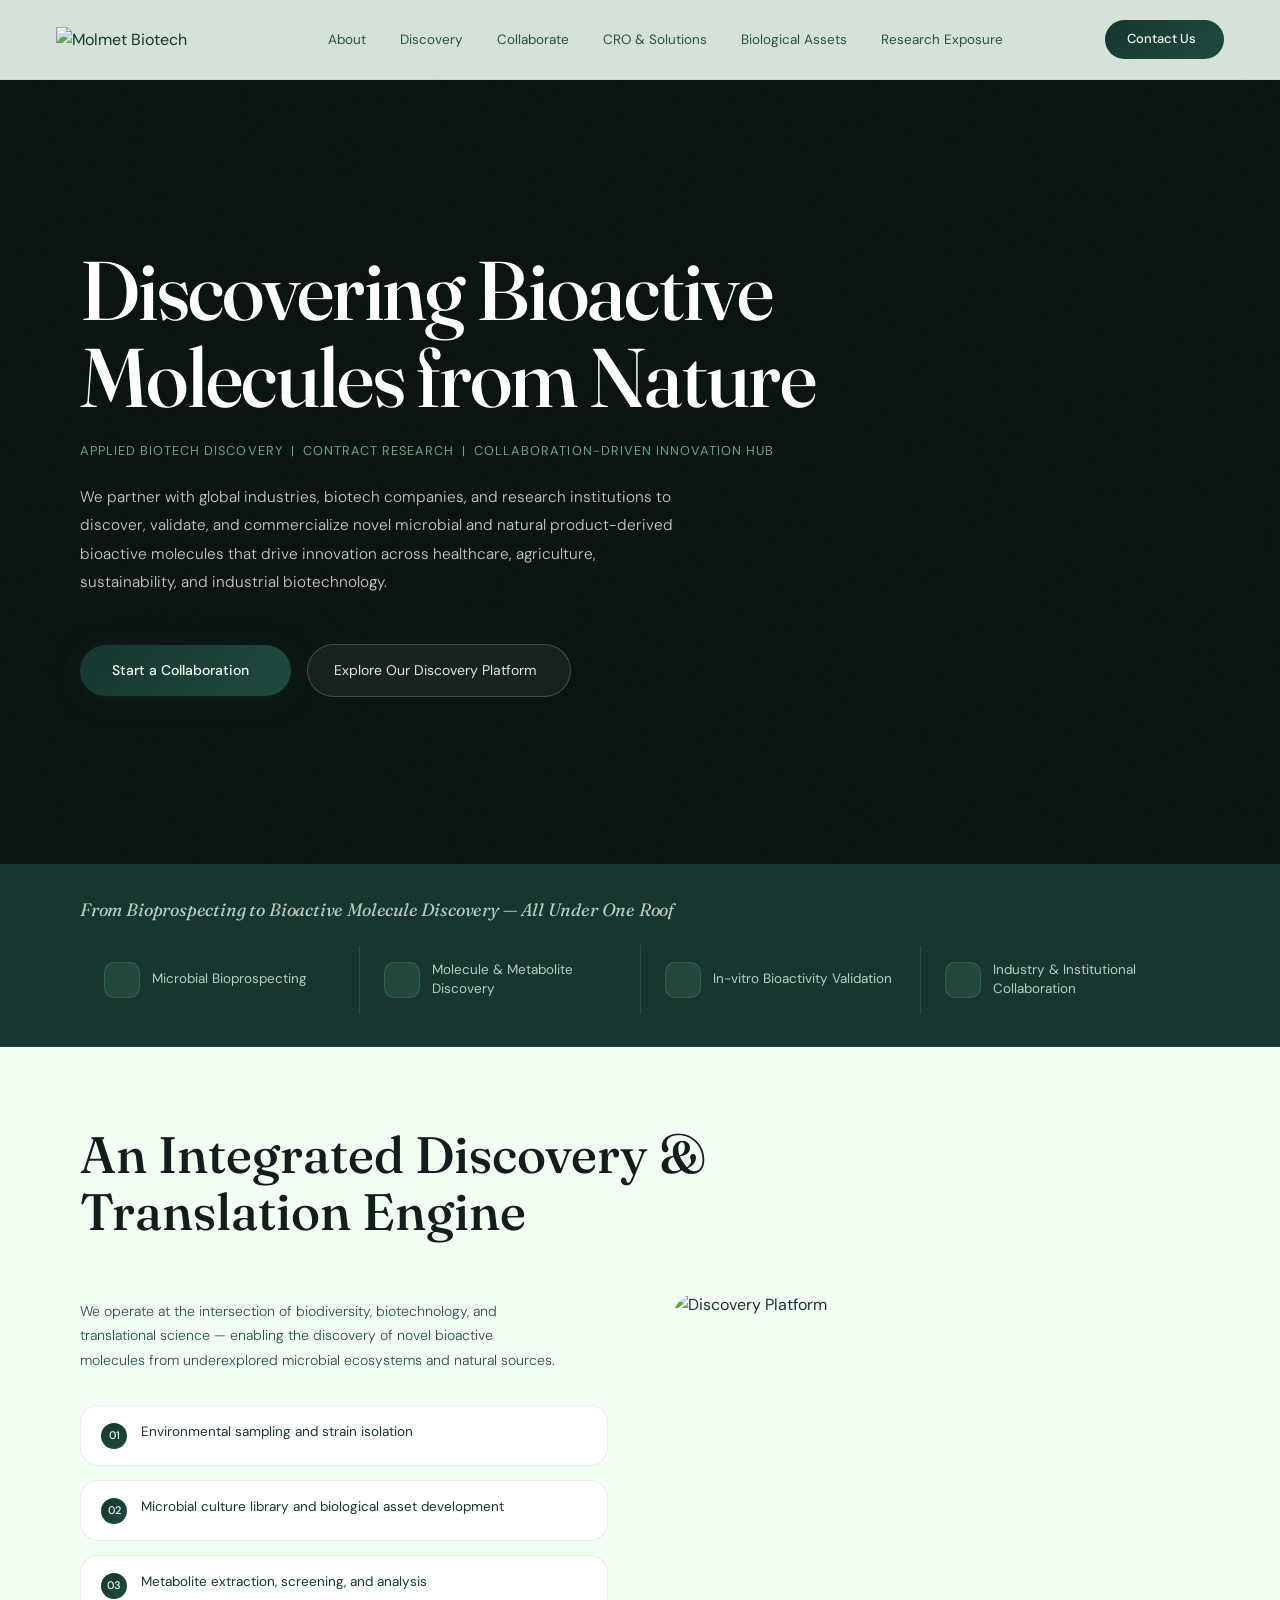
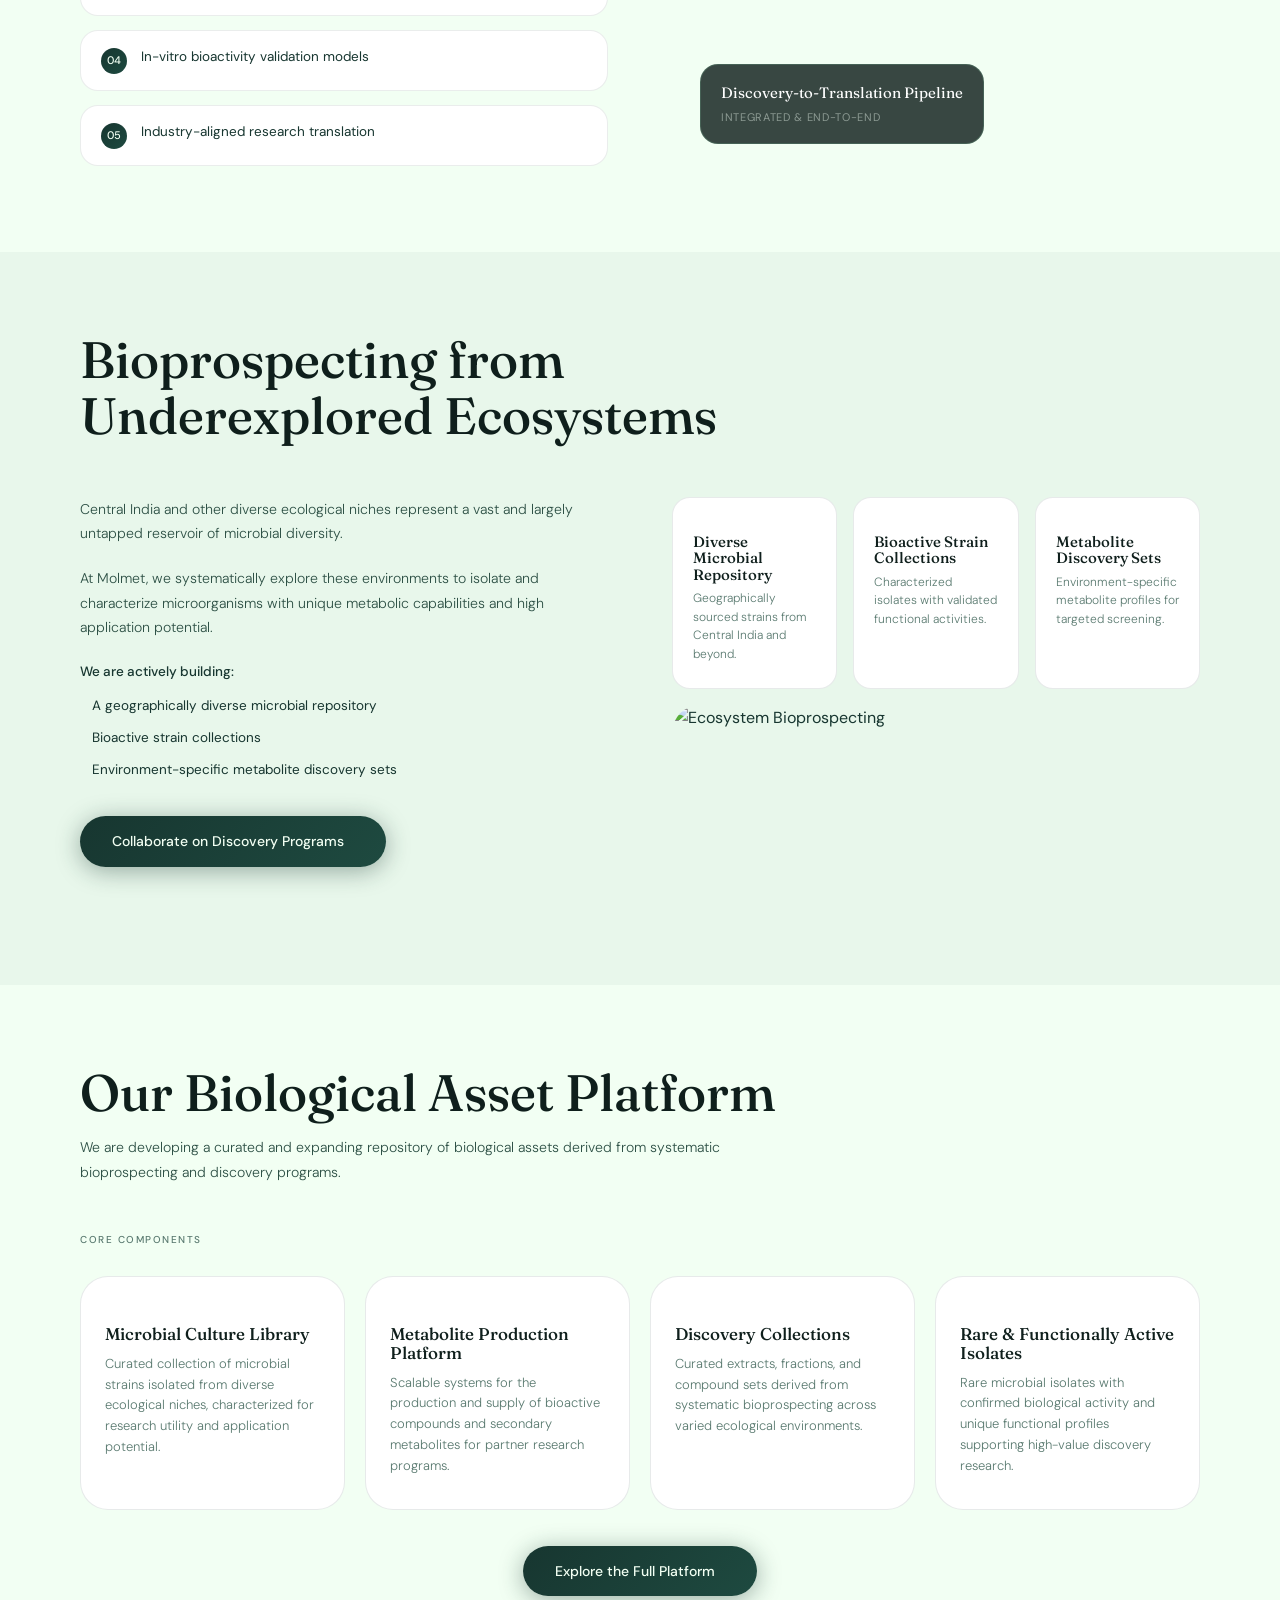
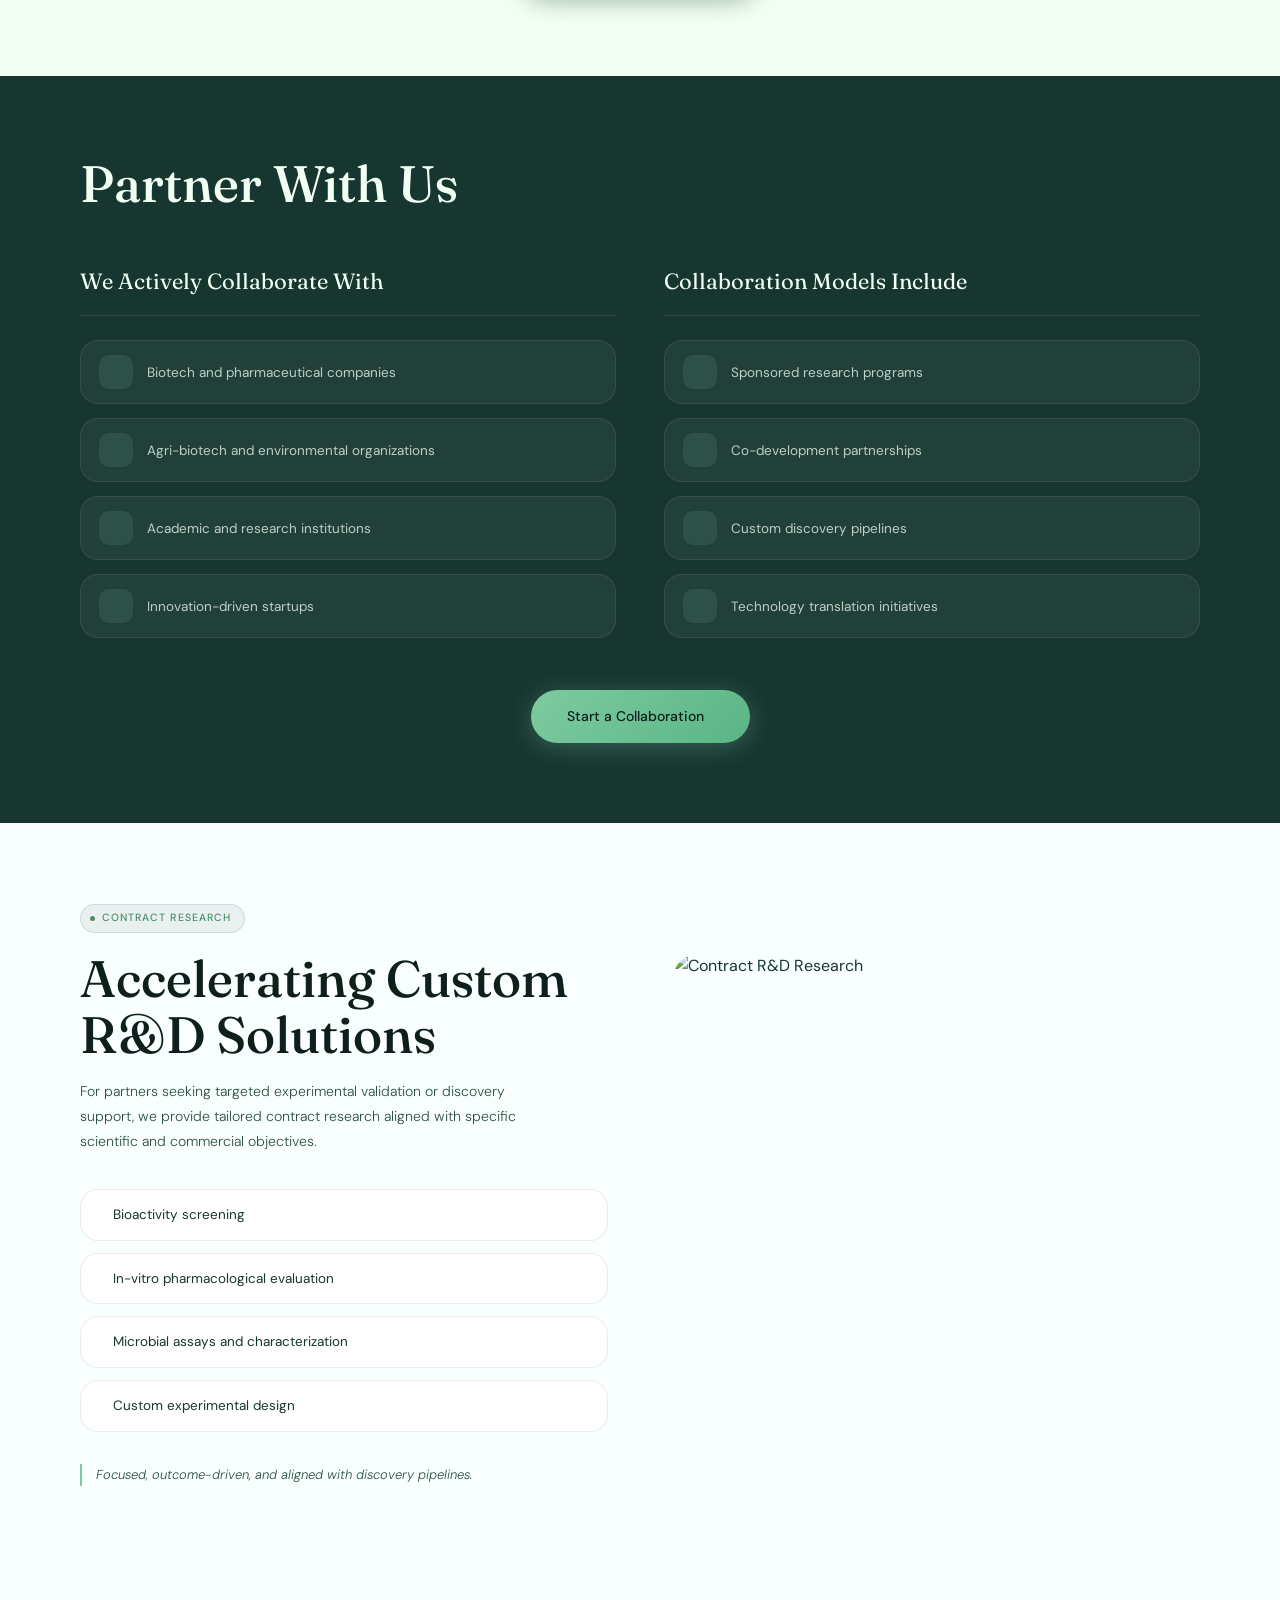
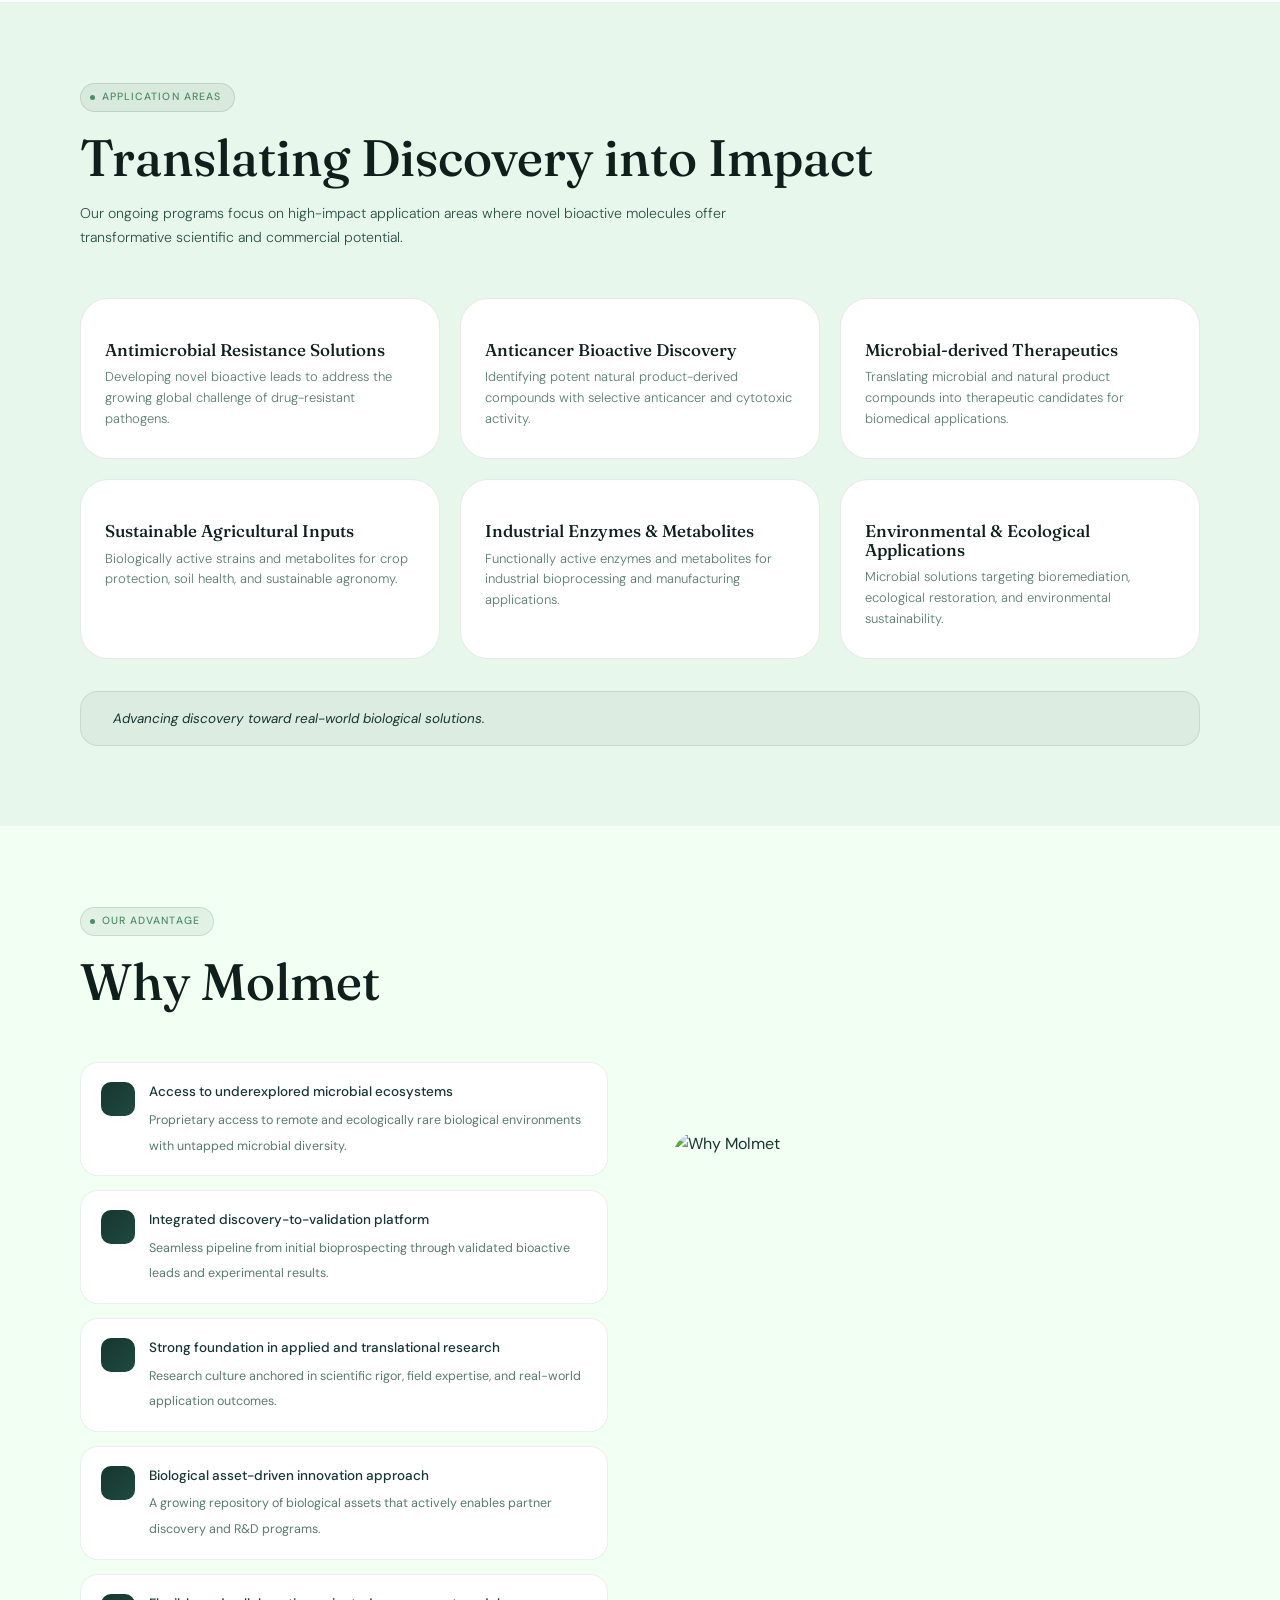
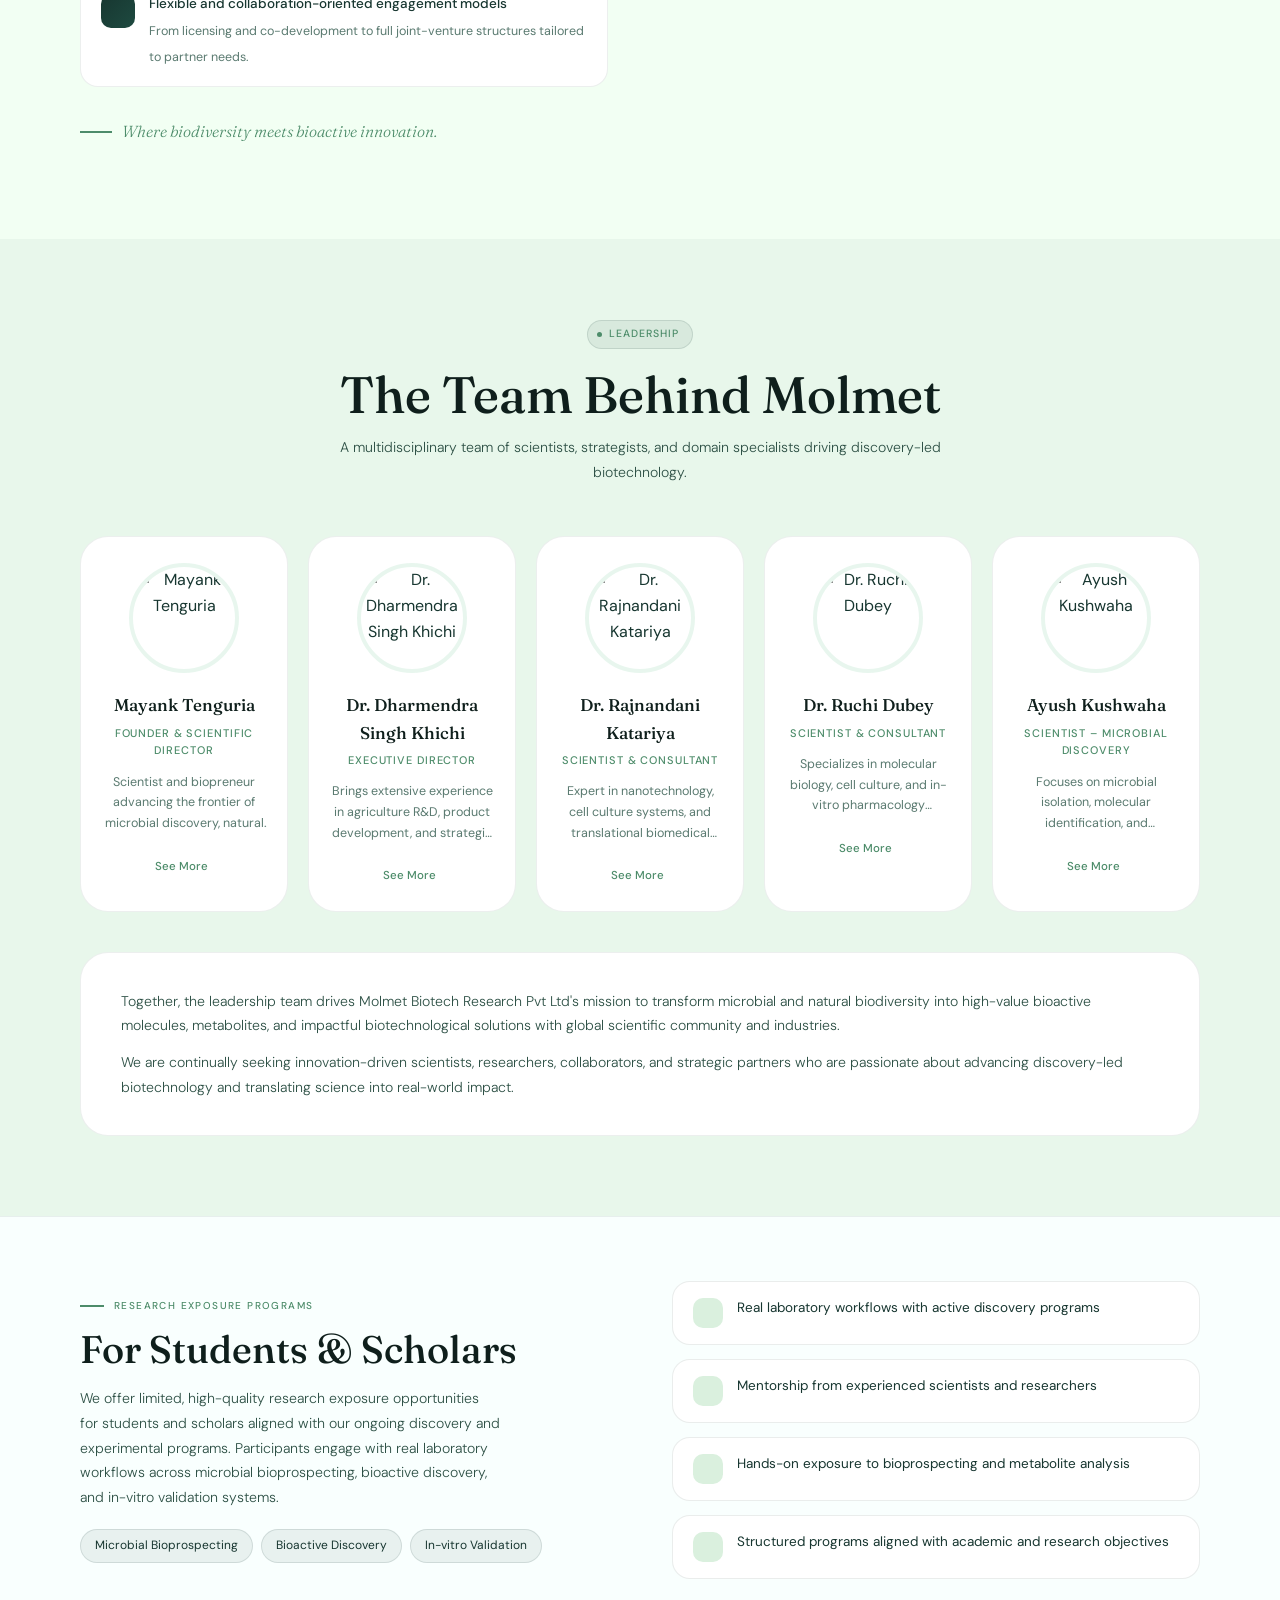
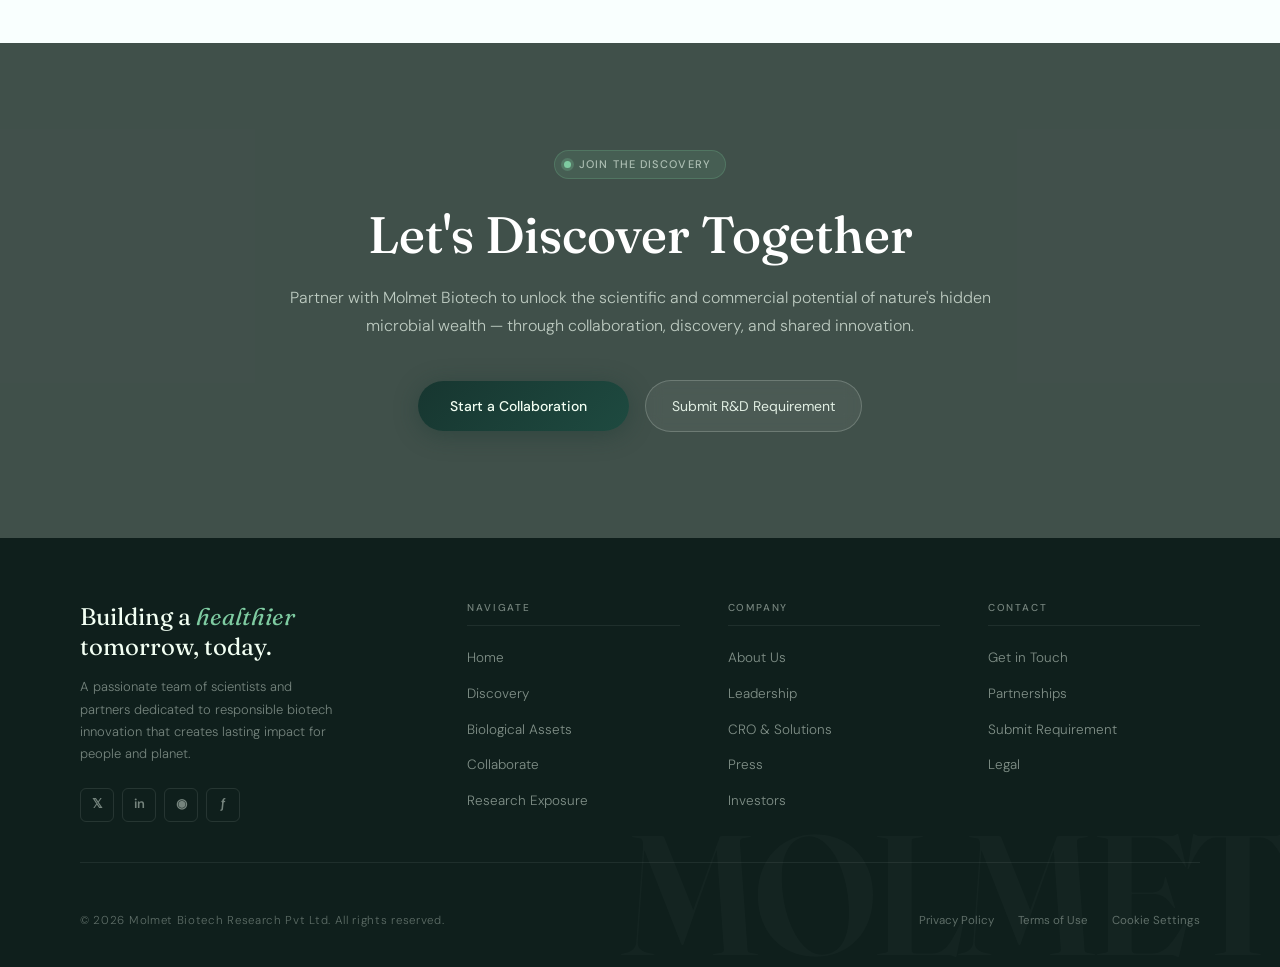
==== commit a4e2a915: "today work done" ====
--- a/index.html
+++ b/index.html
@@ -2,2253 +2,3540 @@
 <html lang="en">
 
 <head>
-  <meta charset="UTF-8" />
-  <meta name="viewport" content="width=device-width, initial-scale=1.0" />
-  <title>MOLMENT BIOTECH</title>
-  <link rel="preconnect" href="https://fonts.googleapis.com" />
-  <link rel="preconnect" href="https://fonts.gstatic.com" crossorigin />
-  <link
-    href="https://fonts.googleapis.com/css2?family=Fraunces:ital,opsz,wght@0,9..144,300;0,9..144,400;0,9..144,500;0,9..144,600;1,9..144,300;1,9..144,400;1,9..144,500&family=DM+Sans:ital,opsz,wght@0,9..40,200;0,9..40,300;0,9..40,400;0,9..40,500;1,9..40,300&display=swap"
-    rel="stylesheet" />
-  <link href="https://cdn.jsdelivr.net/npm/remixicon@3.5.0/fonts/remixicon.css" rel="stylesheet" />
-  <script src="https://cdnjs.cloudflare.com/ajax/libs/gsap/3.12.5/gsap.min.js"></script>
-  <script src="https://cdnjs.cloudflare.com/ajax/libs/gsap/3.12.5/ScrollTrigger.min.js"></script>
-  <style>
-    /* ═══════════════════════════════════════════
+    <meta charset="UTF-8" />
+    <meta name="viewport" content="width=device-width, initial-scale=1.0" />
+    <title>MOLMET BIOTECH</title>
+    <link rel="preconnect" href="https://fonts.googleapis.com" />
+    <link rel="preconnect" href="https://fonts.gstatic.com" crossorigin />
+    <link
+        href="https://fonts.googleapis.com/css2?family=Fraunces:ital,opsz,wght@0,9..144,300;0,9..144,400;0,9..144,500;0,9..144,600;1,9..144,300;1,9..144,400;1,9..144,500&family=DM+Sans:ital,opsz,wght@0,9..40,200;0,9..40,300;0,9..40,400;0,9..40,500;1,9..40,300&display=swap"
+        rel="stylesheet" />
+    <link href="https://cdn.jsdelivr.net/npm/remixicon@3.5.0/fonts/remixicon.css" rel="stylesheet" />
+    <script src="https://cdnjs.cloudflare.com/ajax/libs/gsap/3.12.5/gsap.min.js"></script>
+    <script src="https://cdnjs.cloudflare.com/ajax/libs/gsap/3.12.5/ScrollTrigger.min.js"></script>
+    <style>
+        /* ═══════════════════════════════════════════
    ROOT DESIGN TOKENS
 ═══════════════════════════════════════════ */
-    :root {
-      /* Brand palette */
-      --clr-dark: #0f1f1c;
-      --clr-dark-2: #173630;
-      --clr-dark-3: #1e4a40;
-      --clr-sage: #4d8c6a;
-      --clr-accent: #7ecba1;
-      --clr-bg: #F2FFF3;
-      --clr-bg-2: #e8f7eb;
-      --clr-bg-3: #daf0de;
-      --clr-bg-4: #f9fffe;
-      --clr-surface: #ffffff;
-
-      /* Text */
-      --clr-text: #173630;
-      --clr-text-2: #2d5045;
-      --clr-text-muted: #5a7a70;
-      --clr-text-faint: #8aaba3;
-      --clr-on-dark: #F2FFF3;
-      --clr-on-dark-2: rgba(242, 255, 243, 0.75);
-      --clr-on-dark-3: rgba(242, 255, 243, 0.45);
-
-      /* Typography */
-      --ff-display: 'Fraunces', 'Palatino Linotype', serif;
-      --ff-body: 'DM Sans', 'Arial', sans-serif;
-
-      /* Spacing */
-      --space-lg: 48px;
-      --space-xl: 80px;
-
-      /* Layout */
-      --nav-h: 80px;
-      --radius-sm: 10px;
-      --radius-md: 18px;
-      --radius-lg: 28px;
-      --radius-xl: 48px;
-      --radius-full: 100px;
-
-      /* Transitions */
-      --ease-out: cubic-bezier(0.22, 1, 0.36, 1);
-
-      /* Shadows */
-      --shadow-sm: 0 2px 12px rgba(23, 54, 48, 0.08);
-      --shadow-md: 0 8px 32px rgba(23, 54, 48, 0.12);
-      --shadow-lg: 0 20px 64px rgba(23, 54, 48, 0.16);
-    }
-
-    /* ═══════════════════════════════════════════
-   RESET & BASE
-═══════════════════════════════════════════ */
-    *,
-    *::before,
-    *::after {
-      box-sizing: border-box;
-      margin: 0;
-      padding: 0;
-    }
-
-    html {
-      scroll-behavior: smooth;
-    }
-
-    body {
-      font-family: var(--ff-body);
-      font-size: 16px;
-      line-height: 1.6;
-      color: var(--clr-text);
-      background: var(--clr-bg);
-      overflow-x: hidden;
-    }
-
-    /* Grain overlay */
-    body::before {
-      content: '';
-      position: fixed;
-      inset: 0;
-      background-image: url("data:image/svg+xml,%3Csvg viewBox='0 0 256 256' xmlns='http://www.w3.org/2000/svg'%3E%3Cfilter id='n'%3E%3CfeTurbulence type='fractalNoise' baseFrequency='0.75' numOctaves='4' stitchTiles='stitch'/%3E%3C/filter%3E%3Crect width='100%25' height='100%25' filter='url(%23n)' opacity='0.025'/%3E%3C/svg%3E");
-      pointer-events: none;
-      z-index: 9999;
-      opacity: 0.4;
-    }
-
-    img {
-      max-width: 100%;
-      display: block;
-    }
-
-    a {
-      text-decoration: none;
-      color: inherit;
-    }
-
-    ul {
-      list-style: none;
-    }
-
-    /* Typography scale */
-    h1,
-    h2,
-    h3,
-    h4,
-    h5 {
-      font-family: var(--ff-display);
-      font-weight: 500;
-      line-height: 1.1;
-      color: var(--clr-text);
-    }
-
-    h1 {
-      font-size: clamp(40px, 5.5vw, 78px);
-    }
-
-    h2 {
-      font-size: clamp(32px, 4vw, 60px);
-    }
-
-    h3 {
-      font-size: clamp(20px, 2.2vw, 28px);
-    }
-
-    h4 {
-      font-size: clamp(16px, 1.5vw, 20px);
-    }
-
-    p {
-      font-size: clamp(14px, 1.1vw, 16px);
-      line-height: 1.75;
-      color: var(--clr-text-2);
-      font-weight: 300;
-    }
-
-
-    /* ═══════════════════════════════════════════
+        :root {
+            --clr-dark: #0f1f1c;
+            --clr-dark-2: #173630;
+            --clr-dark-3: #1e4a40;
+            --clr-sage: #4d8c6a;
+            --clr-accent: #7ecba1;
+            --clr-bg: #F2FFF3;
+            --clr-bg-2: #e8f7eb;
+            --clr-bg-3: #daf0de;
+            --clr-bg-4: #f9fffe;
+            --clr-surface: #ffffff;
+            --clr-text: #173630;
+            --clr-text-2: #2d5045;
+            --clr-text-muted: #5a7a70;
+            --clr-text-faint: #8aaba3;
+            --clr-on-dark: #F2FFF3;
+            --clr-on-dark-2: rgba(242, 255, 243, 0.75);
+            --clr-on-dark-3: rgba(242, 255, 243, 0.45);
+            --ff-display: 'Fraunces', 'Palatino Linotype', serif;
+            --ff-body: 'DM Sans', 'Arial', sans-serif;
+            --space-lg: 48px;
+            --space-xl: 80px;
+            --nav-h: 80px;
+            --radius-sm: 10px;
+            --radius-md: 18px;
+            --radius-lg: 28px;
+            --radius-xl: 48px;
+            --radius-full: 100px;
+            --ease-out: cubic-bezier(0.22, 1, 0.36, 1);
+            --shadow-sm: 0 2px 12px rgba(23, 54, 48, 0.08);
+            --shadow-md: 0 8px 32px rgba(23, 54, 48, 0.12);
+            --shadow-lg: 0 20px 64px rgba(23, 54, 48, 0.16);
+        }
+
+        *,
+        *::before,
+        *::after {
+            box-sizing: border-box;
+            margin: 0;
+            padding: 0;
+        }
+
+        html {
+            scroll-behavior: smooth;
+        }
+
+        body {
+            font-family: var(--ff-body);
+            font-size: 16px;
+            line-height: 1.6;
+            color: var(--clr-text);
+            background: var(--clr-bg);
+            overflow-x: hidden;
+        }
+
+        body::before {
+            content: '';
+            position: fixed;
+            inset: 0;
+            background-image: url("data:image/svg+xml,%3Csvg viewBox='0 0 256 256' xmlns='http://www.w3.org/2000/svg'%3E%3Cfilter id='n'%3E%3CfeTurbulence type='fractalNoise' baseFrequency='0.75' numOctaves='4' stitchTiles='stitch'/%3E%3C/filter%3E%3Crect width='100%25' height='100%25' filter='url(%23n)' opacity='0.025'/%3E%3C/svg%3E");
+            pointer-events: none;
+            z-index: 9999;
+            opacity: 0.4;
+        }
+
+        img {
+            max-width: 100%;
+            display: block;
+        }
+
+        a {
+            text-decoration: none;
+            color: inherit;
+        }
+
+        ul {
+            list-style: none;
+        }
+
+        h1,
+        h2,
+        h3,
+        h4,
+        h5 {
+            font-family: var(--ff-display);
+            font-weight: 500;
+            line-height: 1.1;
+            color: var(--clr-text);
+        }
+
+        h1 {
+            font-size: clamp(40px, 5.5vw, 78px);
+        }
+
+        h2 {
+            font-size: clamp(32px, 4vw, 60px);
+        }
+
+        h3 {
+            font-size: clamp(20px, 2.2vw, 28px);
+        }
+
+        h4 {
+            font-size: clamp(16px, 1.5vw, 20px);
+        }
+
+        p {
+            font-size: clamp(14px, 1.1vw, 16px);
+            line-height: 1.75;
+            color: var(--clr-text-2);
+            font-weight: 300;
+        }
+
+        /* ═══════════════════════════════════════════
    NAVBAR
 ═══════════════════════════════════════════ */
-    .navbar {
-      position: fixed;
-      top: 0;
-      left: 0;
-      right: 0;
-      z-index: 1000;
-      height: var(--nav-h);
-      display: flex;
-      align-items: center;
-      padding: 0 56px;
-      background: rgba(242, 255, 243, 0.88);
-      backdrop-filter: blur(24px);
-      border-bottom: 1px solid rgba(110, 175, 136, 0.15);
-      transition: background 0.4s var(--ease-out), box-shadow 0.4s var(--ease-out);
+        .navbar {
+            position: fixed;
+            top: 0;
+            left: 0;
+            right: 0;
+            z-index: 1000;
+            height: var(--nav-h);
+            display: flex;
+            align-items: center;
+            padding: 0 56px;
+            background: rgba(242, 255, 243, 0.88);
+            backdrop-filter: blur(24px);
+            border-bottom: 1px solid rgba(110, 175, 136, 0.15);
+            transition: background 0.4s var(--ease-out), box-shadow 0.4s var(--ease-out);
+        }
+
+        .navbar.scrolled {
+            background: rgba(242, 255, 243, 0.97);
+            box-shadow: var(--shadow-sm);
+        }
+
+        .nav-logo {
+            flex: 0 0 auto;
+            display: flex;
+            align-items: center;
+            gap: 10px;
+        }
+
+        .nav-logo img {
+            width: 190px;
+        }
+
+        .nav-links {
+            flex: 1;
+            display: flex;
+            justify-content: center;
+            align-items: center;
+            gap: 2px;
+        }
+
+        .nav-item {
+            position: relative;
+        }
+
+        .nav-link {
+            display: flex;
+            align-items: center;
+            gap: 4px;
+            padding: 10px 14px;
+            font-family: var(--ff-body);
+            font-size: 13.5px;
+            font-weight: 400;
+            color: var(--clr-text-2);
+            border-radius: var(--radius-sm);
+            background: none;
+            border: none;
+            cursor: pointer;
+            transition: color 0.2s, background 0.2s;
+            white-space: nowrap;
+        }
+
+        .nav-link:hover {
+            color: var(--clr-dark-2);
+            background: rgba(23, 54, 48, 0.06);
+        }
+
+        .nav-link i {
+            font-size: 13px;
+            opacity: 0.5;
+            transition: transform 0.25s var(--ease-out);
+        }
+
+        .nav-item:hover .nav-link i {
+            transform: rotate(180deg);
+            opacity: 0.8;
+        }
+
+        .dropdown {
+            position: absolute;
+            top: calc(100% + 2px);
+            left: 50%;
+            transform: translateX(-50%) translateY(-8px) scale(0.97);
+            min-width: 220px;
+            background: rgba(249, 255, 254, 0.98);
+            backdrop-filter: blur(32px);
+            border: 1px solid rgba(110, 175, 136, 0.2);
+            border-radius: var(--radius-md);
+            padding: 8px;
+            opacity: 0;
+            pointer-events: none;
+            transition: opacity 0.22s var(--ease-out), transform 0.22s var(--ease-out);
+            transform-origin: top center;
+            box-shadow: var(--shadow-md);
+        }
+
+        .nav-item:hover .dropdown {
+            opacity: 1;
+            pointer-events: all;
+            transform: translateX(-50%) translateY(0) scale(1);
+        }
+
+        .dropdown-label {
+            font-size: 10px;
+            font-weight: 500;
+            letter-spacing: 0.1em;
+            text-transform: uppercase;
+            color: var(--clr-text-faint);
+            padding: 8px 12px 4px;
+        }
+
+        .dropdown-link {
+            display: flex;
+            align-items: center;
+            gap: 10px;
+            padding: 9px 12px;
+            border-radius: var(--radius-sm);
+            font-size: 13px;
+            color: var(--clr-text-2);
+            transition: background 0.15s, color 0.15s;
+        }
+
+        .dropdown-link i {
+            font-size: 14px;
+            color: var(--clr-sage);
+            width: 16px;
+            text-align: center;
+        }
+
+        .dropdown-link:hover {
+            background: rgba(23, 54, 48, 0.06);
+            color: var(--clr-dark-2);
+        }
+
+        .nav-cta-wrap {
+            flex: 0 0 auto;
+            margin-left: 16px;
+        }
+
+        .nav-cta {
+            display: inline-flex;
+            align-items: center;
+            gap: 6px;
+            padding: 9px 22px;
+            background: linear-gradient(135deg, var(--clr-dark-2) 0%, var(--clr-dark-3) 100%);
+            color: var(--clr-on-dark);
+            font-family: var(--ff-body);
+            font-size: 13px;
+            font-weight: 500;
+            border-radius: var(--radius-full);
+            transition: filter 0.25s, transform 0.25s var(--ease-out);
+            overflow: hidden;
+            position: relative;
+        }
+
+        .nav-cta::after {
+            content: '';
+            position: absolute;
+            inset: 0;
+            background: linear-gradient(120deg, transparent, rgba(255, 255, 255, 0.22), transparent);
+            transform: translateX(-100%);
+            transition: transform 0.55s var(--ease-out);
+        }
+
+        .nav-cta:hover {
+            filter: brightness(1.12);
+            transform: translateY(-1px);
+        }
+
+        .nav-cta:hover::after {
+            transform: translateX(100%);
+        }
+
+        .hamburger {
+            display: none;
+            flex-direction: column;
+            justify-content: center;
+            align-items: center;
+            gap: 5px;
+            width: 40px;
+            height: 40px;
+            background: none;
+            border: none;
+            cursor: pointer;
+            margin-left: auto;
+            border-radius: var(--radius-sm);
+            transition: background 0.2s;
+            padding: 4px;
+        }
+
+        .hamburger:hover {
+            background: rgba(23, 54, 48, 0.07);
+        }
+
+        .hamburger span {
+            display: block;
+            width: 20px;
+            height: 1.5px;
+            background: var(--clr-text);
+            border-radius: 2px;
+            transition: transform 0.3s var(--ease-out), opacity 0.3s;
+        }
+
+        .hamburger.active span:nth-child(1) {
+            transform: translateY(6.5px) rotate(45deg);
+        }
+
+        .hamburger.active span:nth-child(2) {
+            opacity: 0;
+            transform: scaleX(0);
+        }
+
+        .hamburger.active span:nth-child(3) {
+            transform: translateY(-6.5px) rotate(-45deg);
+        }
+
+        .mobile-overlay {
+            position: fixed;
+            inset: 0;
+            background: rgba(15, 31, 28, 0.3);
+            z-index: 890;
+            opacity: 0;
+            pointer-events: none;
+            transition: opacity 0.35s var(--ease-out);
+        }
+
+        .mobile-overlay.open {
+            opacity: 1;
+            pointer-events: all;
+        }
+
+        .mobile-menu {
+            position: fixed;
+            top: 0;
+            left: -100%;
+            bottom: 0;
+            width: min(300px, 85vw);
+            background: rgba(242, 255, 243, 0.98);
+            backdrop-filter: blur(24px);
+            border-right: 1px solid rgba(110, 175, 136, 0.18);
+            padding: calc(var(--nav-h) + 20px) 24px 32px;
+            transition: left 0.38s var(--ease-out);
+            z-index: 900;
+            overflow-y: auto;
+        }
+
+        .mobile-menu.open {
+            left: 0;
+        }
+
+        .mobile-nav-item {
+            border-bottom: 1px solid rgba(23, 54, 48, 0.07);
+        }
+
+        .mobile-nav-link {
+            display: flex;
+            align-items: center;
+            justify-content: space-between;
+            padding: 14px 4px;
+            font-size: 15px;
+            font-weight: 400;
+            color: var(--clr-text);
+            background: none;
+            border: none;
+            font-family: var(--ff-body);
+            width: 100%;
+            cursor: pointer;
+        }
+
+        .mobile-dropdown {
+            display: none;
+            padding: 4px 0 10px;
+        }
+
+        .mobile-dropdown.open {
+            display: block;
+        }
+
+        .mobile-dropdown-link {
+            display: block;
+            padding: 9px 12px;
+            font-size: 13px;
+            color: var(--clr-text-2);
+            border-radius: var(--radius-sm);
+            transition: background 0.15s;
+        }
+
+        .mobile-dropdown-link:hover {
+            background: rgba(23, 54, 48, 0.06);
+            color: var(--clr-dark-2);
+        }
+
+        .mobile-cta {
+            display: block;
+            margin-top: 24px;
+            padding: 13px;
+            text-align: center;
+            background: linear-gradient(135deg, var(--clr-dark-2), var(--clr-dark-3));
+            color: var(--clr-on-dark);
+            border-radius: var(--radius-md);
+            font-weight: 500;
+            font-size: 14px;
+        }
+
+        /* ═══════════════════════════════════════════
+   UTILITY
+═══════════════════════════════════════════ */
+        .section {
+            padding: var(--space-xl) 80px;
+        }
+
+        .section-tag {
+            display: inline-flex;
+            align-items: center;
+            gap: 7px;
+            padding: 5px 13px 5px 9px;
+            background: rgba(23, 54, 48, 0.07);
+            border: 1px solid rgba(23, 54, 48, 0.12);
+            border-radius: var(--radius-full);
+            margin-bottom: 18px;
+        }
+
+        .section-tag-dot {
+            width: 5px;
+            height: 5px;
+            border-radius: 50%;
+            background: var(--clr-sage);
+        }
+
+        .section-tag-text {
+            font-size: 10.5px;
+            font-weight: 500;
+            letter-spacing: 0.1em;
+            text-transform: uppercase;
+            color: var(--clr-sage);
+        }
+
+        /* ═══════════════════════════════════════════
+   SECTION 1 — HERO
+═══════════════════════════════════════════ */
+        .video-section {
+            position: relative;
+            min-height: 96vh;
+            display: flex;
+            align-items: center;
+            justify-content: flex-start;
+            overflow: hidden;
+            background: #0a1512;
+        }
+
+        .video-bg {
+            position: absolute;
+            inset: 0;
+            z-index: 0;
+        }
+
+        .video-bg video {
+            position: absolute;
+            inset: 0;
+            width: 100%;
+            height: 100%;
+            object-fit: cover;
+            z-index: 1;
+        }
+
+        .video-overlay {
+            position: absolute;
+            inset: 0;
+            z-index: 2;
+            background: linear-gradient(to right, rgba(10, 21, 18, 0.9) 0%, rgba(10, 21, 18, 0.6) 55%, rgba(10, 21, 18, 0.2) 100%), linear-gradient(to top, rgba(10, 21, 18, 0.7) 0%, transparent 50%);
+        }
+
+        .video-content {
+            position: relative;
+            z-index: 4;
+            padding: 80px 80px;
+            max-width: 960px;
+            margin-top: var(--nav-h);
+        }
+
+        .eyebrow {
+            display: inline-flex;
+            align-items: center;
+            gap: 8px;
+            padding: 5px 14px 5px 9px;
+            background: rgba(106, 175, 136, 0.15);
+            border: 1px solid rgba(106, 175, 136, 0.3);
+            border-radius: var(--radius-full);
+            margin-bottom: 32px;
+        }
+
+        .eyebrow-dot {
+            width: 7px;
+            height: 7px;
+            border-radius: 50%;
+            background: var(--clr-accent);
+            box-shadow: 0 0 0 3px rgba(126, 203, 161, 0.25);
+            animation: pulse 2.5s ease-in-out infinite;
+        }
+
+        @keyframes pulse {
+
+            0%,
+            100% {
+                box-shadow: 0 0 0 3px rgba(126, 203, 161, 0.25)
+            }
+
+            50% {
+                box-shadow: 0 0 0 8px rgba(126, 203, 161, 0.06)
+            }
+        }
+
+        .eyebrow-text {
+            font-family: var(--ff-body);
+            font-size: 11px;
+            font-weight: 500;
+            letter-spacing: 0.1em;
+            text-transform: uppercase;
+            color: rgba(242, 255, 243, 0.6);
+        }
+
+        .video-headline {
+            font-family: var(--ff-display);
+            font-size: clamp(44px, 6.5vw, 84px);
+            font-weight: 500;
+            line-height: 1.04;
+            letter-spacing: -0.02em;
+            color: #fff;
+            margin-bottom: 20px;
+        }
+
+        .video-subline {
+            font-size: clamp(12px, 1vw, 14px);
+            font-weight: 400;
+            letter-spacing: 0.08em;
+            text-transform: uppercase;
+            color: rgba(126, 203, 161, 0.8);
+            margin-bottom: 20px;
+        }
+
+        .video-desc {
+            font-size: clamp(15px, 1.2vw, 17px);
+            font-weight: 300;
+            line-height: 1.85;
+            color: rgba(242, 255, 243, 0.8);
+            max-width: 600px;
+            margin-bottom: 48px;
+        }
+
+        .video-actions {
+            display: flex;
+            align-items: center;
+            gap: 16px;
+            flex-wrap: wrap;
+        }
+
+        .btn-primary {
+            display: inline-flex;
+            align-items: center;
+            gap: 10px;
+            padding: 14px 32px;
+            background: linear-gradient(135deg, var(--clr-dark-2) 0%, var(--clr-dark-3) 100%);
+            color: var(--clr-on-dark);
+            font-family: var(--ff-body);
+            font-size: 14px;
+            font-weight: 500;
+            border-radius: var(--radius-full);
+            border: none;
+            cursor: pointer;
+            box-shadow: 0 4px 24px rgba(23, 54, 48, 0.4);
+            transition: transform 0.25s var(--ease-out), box-shadow 0.25s var(--ease-out), filter 0.25s;
+            position: relative;
+            overflow: hidden;
+        }
+
+        .btn-primary::after {
+            content: '';
+            position: absolute;
+            inset: 0;
+            background: linear-gradient(120deg, transparent, rgba(255, 255, 255, 0.25), transparent);
+            transform: translateX(-100%);
+            transition: transform 0.55s var(--ease-out);
+        }
+
+        .btn-primary:hover {
+            transform: translateY(-3px);
+            box-shadow: 0 14px 40px rgba(23, 54, 48, 0.45);
+            filter: brightness(1.1);
+        }
+
+        .btn-primary:hover::after {
+            transform: translateX(100%);
+        }
+
+        .btn-ghost {
+            display: inline-flex;
+            align-items: center;
+            gap: 8px;
+            padding: 14px 26px;
+            color: rgba(242, 255, 243, 0.9);
+            font-family: var(--ff-body);
+            font-size: 14px;
+            font-weight: 400;
+            border-radius: var(--radius-full);
+            border: 1px solid rgba(242, 255, 243, 0.2);
+            background: rgba(242, 255, 243, 0.06);
+            backdrop-filter: blur(8px);
+            transition: background 0.22s, border-color 0.22s, transform 0.22s var(--ease-out);
+        }
+
+        .btn-ghost:hover {
+            background: rgba(242, 255, 243, 0.12);
+            border-color: rgba(242, 255, 243, 0.35);
+            transform: translateY(-2px);
+        }
+
+        .btn-outline {
+            display: inline-flex;
+            align-items: center;
+            gap: 8px;
+            padding: 13px 26px;
+            color: var(--clr-dark-2);
+            font-family: var(--ff-body);
+            font-size: 14px;
+            font-weight: 400;
+            border-radius: var(--radius-full);
+            border: 1px solid rgba(23, 54, 48, 0.25);
+            background: rgba(23, 54, 48, 0.05);
+            transition: background 0.22s, border-color 0.22s, transform 0.22s;
+        }
+
+        .btn-outline:hover {
+            background: rgba(23, 54, 48, 0.1);
+            border-color: rgba(23, 54, 48, 0.4);
+            transform: translateY(-2px);
+        }
+
+        /* ═══════════════════════════════════════════
+   SECTION 2 — POSITIONING STRIP
+═══════════════════════════════════════════ */
+        .positioning-strip {
+            background: var(--clr-dark-2);
+            padding: 32px 80px;
+            border-bottom: 1px solid rgba(242, 255, 243, 0.07);
+        }
+
+        .strip-inner {
+            display: flex;
+            flex-direction: column;
+            gap: 20px;
+        }
+
+        .strip-headline {
+            font-family: var(--ff-display);
+            font-size: clamp(15px, 1.4vw, 18px);
+            font-weight: 400;
+            color: var(--clr-on-dark-2);
+            font-style: italic;
+            letter-spacing: -0.01em;
+        }
+
+        .strip-items {
+            display: flex;
+            align-items: center;
+            gap: 0;
+            flex-wrap: nowrap;
+            width: 100%;
+        }
+
+        .strip-item {
+            flex: 1;
+            display: flex;
+            align-items: center;
+            gap: 12px;
+            padding: 16px 24px;
+            border-right: 1px solid rgba(242, 255, 243, 0.1);
+            transition: background 0.25s;
+        }
+
+        .strip-item:last-child {
+            border-right: none;
+        }
+
+        .strip-item:hover {
+            background: rgba(242, 255, 243, 0.04);
+        }
+
+        .strip-item-icon {
+            width: 36px;
+            height: 36px;
+            flex-shrink: 0;
+            background: rgba(126, 203, 161, 0.12);
+            border: 1px solid rgba(126, 203, 161, 0.2);
+            border-radius: var(--radius-sm);
+            display: flex;
+            align-items: center;
+            justify-content: center;
+        }
+
+        .strip-item-icon i {
+            font-size: 16px;
+            color: var(--clr-accent);
+        }
+
+        .strip-item-text {
+            font-size: 13.5px;
+            font-weight: 400;
+            color: var(--clr-on-dark-2);
+            line-height: 1.4;
+        }
+
+        /* ═══════════════════════════════════════════
+   SECTION 3 — INTEGRATED DISCOVERY ENGINE
+═══════════════════════════════════════════ */
+        .discovery-engine {
+            background: var(--clr-bg);
+            padding: var(--space-xl) 80px;
+        }
+
+        .discovery-engine-header {
+            margin-bottom: 52px;
+        }
+
+        .discovery-engine-header h2 {
+            color: var(--clr-dark);
+            max-width: 700px;
+        }
+
+        .discovery-engine-body {
+            display: grid;
+            grid-template-columns: 1fr 1fr;
+            gap: 64px;
+            align-items: center;
+        }
+
+        .discovery-engine-left p {
+            color: var(--clr-text-2);
+            margin-bottom: 32px;
+            max-width: 480px;
+        }
+
+        .discovery-platform-list {
+            display: flex;
+            flex-direction: column;
+            gap: 14px;
+        }
+
+        .dpl-item {
+            display: flex;
+            align-items: flex-start;
+            gap: 14px;
+            padding: 16px 20px;
+            background: var(--clr-surface);
+            border: 1px solid rgba(23, 54, 48, 0.09);
+            border-radius: var(--radius-md);
+            transition: border-color 0.25s, transform 0.25s var(--ease-out), box-shadow 0.25s;
+        }
+
+        .dpl-item:hover {
+            border-color: rgba(77, 140, 106, 0.35);
+            transform: translateX(5px);
+            box-shadow: var(--shadow-sm);
+        }
+
+        .dpl-num {
+            width: 26px;
+            height: 26px;
+            flex-shrink: 0;
+            background: linear-gradient(135deg, var(--clr-dark-2), var(--clr-dark-3));
+            border-radius: 50%;
+            display: flex;
+            align-items: center;
+            justify-content: center;
+            font-size: 11px;
+            font-weight: 500;
+            color: var(--clr-on-dark);
+            margin-top: 1px;
+        }
+
+        .dpl-text {
+            font-size: 13.5px;
+            font-weight: 400;
+            color: var(--clr-dark-2);
+            line-height: 1.5;
+        }
+
+        .discovery-engine-right {
+            position: relative;
+            border-radius: var(--radius-lg);
+            overflow: hidden;
+        }
+
+        .discovery-engine-right img {
+            width: 100%;
+            height: 480px;
+            object-fit: cover;
+            border-radius: var(--radius-lg);
+        }
+
+        .de-img-badge {
+            position: absolute;
+            bottom: 28px;
+            left: 28px;
+            background: rgba(15, 31, 28, 0.82);
+            backdrop-filter: blur(16px);
+            border: 1px solid rgba(126, 203, 161, 0.2);
+            border-radius: var(--radius-md);
+            padding: 16px 20px;
+        }
+
+        .de-img-badge-title {
+            font-family: var(--ff-display);
+            font-size: 15px;
+            color: #fff;
+            margin-bottom: 4px;
+        }
+
+        .de-img-badge-sub {
+            font-size: 11px;
+            color: rgba(242, 255, 243, 0.45);
+            letter-spacing: 0.06em;
+            text-transform: uppercase;
+        }
+
+        /* ═══════════════════════════════════════════
+   SECTION 4 — BIOPROSPECTING
+═══════════════════════════════════════════ */
+        .bioprospecting-section {
+            background: var(--clr-bg-2);
+            padding: var(--space-xl) 80px;
+        }
+
+        .bioprospecting-header {
+            margin-bottom: 52px;
+        }
+
+        .bioprospecting-header h2 {
+            color: var(--clr-dark);
+            max-width: 760px;
+        }
+
+        .bioprospecting-body {
+            display: grid;
+            grid-template-columns: 1fr 1fr;
+            gap: 64px;
+            align-items: start;
+        }
+
+        .bioprospecting-left p {
+            color: var(--clr-text-2);
+            margin-bottom: 20px;
+        }
+
+        .bioprospecting-left p:last-of-type {
+            margin-bottom: 32px;
+        }
+
+        .bio-build-list {
+            display: flex;
+            flex-direction: column;
+            gap: 10px;
+            margin-bottom: 36px;
+        }
+
+        .bio-build-item {
+            display: flex;
+            align-items: center;
+            gap: 12px;
+            font-size: 13.5px;
+            color: var(--clr-dark-2);
+            font-weight: 400;
+        }
+
+        .bio-build-item i {
+            font-size: 14px;
+            color: var(--clr-sage);
+        }
+
+        .bioprospecting-right {
+            display: flex;
+            flex-direction: column;
+            gap: 16px;
+        }
+
+        .bio-card-row {
+            display: grid;
+            grid-template-columns: 1fr 1fr 1fr;
+            gap: 16px;
+        }
+
+        .bio-eco-card {
+            background: var(--clr-surface);
+            border: 1px solid rgba(23, 54, 48, 0.1);
+            border-radius: var(--radius-md);
+            padding: 24px 20px;
+            position: relative;
+            overflow: hidden;
+            transition: transform 0.3s var(--ease-out), box-shadow 0.3s, border-color 0.3s;
+            cursor: default;
+        }
+
+        .bio-eco-card::after {
+            content: '';
+            position: absolute;
+            inset: 0;
+            background: linear-gradient(to top, var(--clr-dark-2), var(--clr-dark-3));
+            opacity: 0;
+            transition: opacity 0.4s var(--ease-out);
+            z-index: 0;
+        }
+
+        .bio-eco-card:hover::after {
+            opacity: 1;
+        }
+
+        .bio-eco-card:hover {
+            transform: translateY(-6px);
+            box-shadow: var(--shadow-md);
+            border-color: transparent;
+        }
+
+        .bio-eco-card-icon {
+            font-size: 22px;
+            color: var(--clr-sage);
+            margin-bottom: 12px;
+            position: relative;
+            z-index: 1;
+            transition: color 0.3s;
+        }
+
+        .bio-eco-card:hover .bio-eco-card-icon {
+            color: var(--clr-accent);
+        }
+
+        .bio-eco-card h4 {
+            font-family: var(--ff-display);
+            font-size: 15px;
+            font-weight: 500;
+            color: var(--clr-dark);
+            margin-bottom: 6px;
+            position: relative;
+            z-index: 1;
+            transition: color 0.3s;
+        }
+
+        .bio-eco-card p {
+            font-size: 12px;
+            color: var(--clr-text-muted);
+            line-height: 1.55;
+            position: relative;
+            z-index: 1;
+            transition: color 0.3s;
+        }
+
+        .bio-eco-card:hover h4,
+        .bio-eco-card:hover p {
+            color: rgba(242, 255, 243, 0.85);
+        }
+
+        .bio-img-wrap {
+            border-radius: var(--radius-lg);
+            overflow: hidden;
+            height: 200px;
+        }
+
+        .bio-img-wrap img {
+            width: 100%;
+            height: 100%;
+            object-fit: cover;
+            transition: transform 0.6s var(--ease-out);
+        }
+
+        .bio-img-wrap:hover img {
+            transform: scale(1.05);
+        }
+
+        /* ═══════════════════════════════════════════
+   SECTION 5 — BIOLOGICAL ASSET PLATFORM
+═══════════════════════════════════════════ */
+        .asset-platform-section {
+            background: var(--clr-bg);
+            padding: var(--space-xl) 80px;
+        }
+
+        .asset-platform-top {
+            margin-bottom: 48px;
+        }
+
+        .asset-platform-top h2 {
+            color: var(--clr-dark);
+            margin-bottom: 14px;
+        }
+
+        .asset-platform-top p {
+            color: var(--clr-text-2);
+            max-width: 680px;
+        }
+
+        .asset-platform-label {
+            font-size: 10px;
+            font-weight: 500;
+            letter-spacing: 0.15em;
+            text-transform: uppercase;
+            color: var(--clr-text-muted);
+            margin-bottom: 28px;
+            margin-top: 32px;
+        }
+
+        .asset-platform-cards {
+            display: grid;
+            grid-template-columns: repeat(4, 1fr);
+            gap: 20px;
+            margin-bottom: 36px;
+        }
+
+        .ap-card {
+            background: var(--clr-surface);
+            border: 1px solid rgba(23, 54, 48, 0.1);
+            border-radius: var(--radius-lg);
+            padding: 32px 24px;
+            position: relative;
+            overflow: hidden;
+            transition: transform 0.3s var(--ease-out), box-shadow 0.3s, border-color 0.3s;
+            cursor: default;
+        }
+
+        .ap-card::after {
+            content: '';
+            position: absolute;
+            inset: 0;
+            background: linear-gradient(to top, var(--clr-dark-2) 0%, var(--clr-dark-3) 100%);
+            opacity: 0;
+            transition: opacity 0.4s var(--ease-out);
+            z-index: 0;
+        }
+
+        .ap-card:hover::after {
+            opacity: 1;
+        }
+
+        .ap-card:hover {
+            transform: translateY(-8px);
+            box-shadow: var(--shadow-lg);
+            border-color: transparent;
+        }
+
+        .ap-card-icon {
+            font-size: 26px;
+            color: var(--clr-sage);
+            margin-bottom: 16px;
+            position: relative;
+            z-index: 1;
+            transition: color 0.3s;
+        }
+
+        .ap-card:hover .ap-card-icon {
+            color: var(--clr-accent);
+        }
+
+        .ap-card h4 {
+            font-family: var(--ff-display);
+            font-size: 17px;
+            font-weight: 500;
+            color: var(--clr-dark);
+            margin-bottom: 10px;
+            position: relative;
+            z-index: 1;
+            transition: color 0.3s;
+        }
+
+        .ap-card p {
+            font-size: 13px;
+            color: var(--clr-text-muted);
+            line-height: 1.6;
+            position: relative;
+            z-index: 1;
+            transition: color 0.3s;
+        }
+
+        .ap-card:hover h4,
+        .ap-card:hover p {
+            color: rgba(242, 255, 243, 0.85);
+        }
+
+        .ap-strategic {
+            display: flex;
+            align-items: center;
+            gap: 10px;
+            padding: 16px 22px;
+            background: rgba(23, 54, 48, 0.05);
+            border: 1px solid rgba(23, 54, 48, 0.1);
+            border-radius: var(--radius-md);
+            margin-bottom: 28px;
+        }
+
+        .ap-strategic i {
+            font-size: 16px;
+            color: var(--clr-sage);
+        }
+
+        .ap-strategic span {
+            font-size: 13.5px;
+            color: var(--clr-dark-2);
+            font-style: italic;
+        }
+
+        .asset-platform-footer {
+            display: flex;
+            justify-content: center;
+        }
+
+        /* ═══════════════════════════════════════════
+   SECTION 6 — PARTNER WITH US
+═══════════════════════════════════════════ */
+        .partner-section {
+            background: var(--clr-dark-2);
+            padding: var(--space-xl) 80px;
+        }
+
+        .partner-header {
+            margin-bottom: 52px;
+        }
+
+        .partner-header .section-tag {
+            background: rgba(242, 255, 243, 0.08);
+            border-color: rgba(242, 255, 243, 0.12);
+        }
+
+        .partner-header .section-tag-dot {
+            background: var(--clr-accent);
+        }
+
+        .partner-header .section-tag-text {
+            color: var(--clr-on-dark-2);
+        }
+
+        .partner-header h2 {
+            color: var(--clr-on-dark);
+        }
+
+        .partner-grid {
+            display: grid;
+            grid-template-columns: 1fr 1fr;
+            gap: 48px;
+            margin-bottom: 52px;
+        }
+
+        .partner-col-title {
+            font-family: var(--ff-display);
+            font-size: 22px;
+            font-weight: 400;
+            color: var(--clr-on-dark);
+            margin-bottom: 24px;
+            padding-bottom: 16px;
+            border-bottom: 1px solid rgba(242, 255, 243, 0.1);
+        }
+
+        .partner-list {
+            display: flex;
+            flex-direction: column;
+            gap: 14px;
+        }
+
+        .partner-list-item {
+            display: flex;
+            align-items: center;
+            gap: 14px;
+            padding: 14px 18px;
+            background: rgba(242, 255, 243, 0.05);
+            border: 1px solid rgba(242, 255, 243, 0.08);
+            border-radius: var(--radius-md);
+            transition: background 0.25s, border-color 0.25s, transform 0.25s var(--ease-out);
+        }
+
+        .partner-list-item:hover {
+            background: rgba(242, 255, 243, 0.09);
+            border-color: rgba(126, 203, 161, 0.25);
+            transform: translateX(5px);
+        }
+
+        .pli-icon {
+            width: 34px;
+            height: 34px;
+            flex-shrink: 0;
+            background: rgba(126, 203, 161, 0.12);
+            border-radius: var(--radius-sm);
+            display: flex;
+            align-items: center;
+            justify-content: center;
+        }
+
+        .pli-icon i {
+            font-size: 15px;
+            color: var(--clr-accent);
+        }
+
+        .pli-text {
+            font-size: 13.5px;
+            color: var(--clr-on-dark-2);
+        }
+
+        .partner-cta {
+            display: flex;
+            justify-content: center;
+        }
+
+        .btn-accent {
+            display: inline-flex;
+            align-items: center;
+            gap: 10px;
+            padding: 15px 36px;
+            background: linear-gradient(135deg, var(--clr-accent), #5ab585);
+            color: var(--clr-dark);
+            font-family: var(--ff-body);
+            font-size: 14px;
+            font-weight: 500;
+            border-radius: var(--radius-full);
+            border: none;
+            cursor: pointer;
+            box-shadow: 0 4px 24px rgba(126, 203, 161, 0.3);
+            transition: transform 0.25s var(--ease-out), box-shadow 0.25s, filter 0.25s;
+        }
+
+        .btn-accent:hover {
+            transform: translateY(-3px);
+            box-shadow: 0 14px 40px rgba(126, 203, 161, 0.4);
+            filter: brightness(1.08);
+        }
+
+        /* ═══════════════════════════════════════════
+   SECTION 7 — CUSTOM R&D SOLUTIONS
+═══════════════════════════════════════════ */
+        .rnd-section {
+            background: var(--clr-bg-4);
+            padding: var(--space-xl) 80px;
+        }
+
+        .rnd-body {
+            display: grid;
+            grid-template-columns: 1fr 1fr;
+            gap: 64px;
+            align-items: center;
+        }
+
+        .rnd-left h2 {
+            color: var(--clr-dark);
+            margin-bottom: 16px;
+        }
+
+        .rnd-left>p {
+            color: var(--clr-text-2);
+            margin-bottom: 36px;
+            max-width: 460px;
+        }
+
+        .rnd-caps {
+            display: flex;
+            flex-direction: column;
+            gap: 12px;
+            margin-bottom: 32px;
+        }
+
+        .rnd-cap-item {
+            display: flex;
+            align-items: flex-start;
+            gap: 14px;
+            padding: 14px 18px;
+            background: var(--clr-surface);
+            border: 1px solid rgba(23, 54, 48, 0.09);
+            border-radius: var(--radius-md);
+            transition: border-color 0.25s, transform 0.22s var(--ease-out);
+        }
+
+        .rnd-cap-item:hover {
+            border-color: rgba(77, 140, 106, 0.3);
+            transform: translateX(4px);
+        }
+
+        .rnd-cap-item i {
+            font-size: 16px;
+            color: var(--clr-sage);
+            margin-top: 2px;
+            flex-shrink: 0;
+        }
+
+        .rnd-cap-item span {
+            font-size: 13.5px;
+            color: var(--clr-dark-2);
+        }
+
+        .rnd-note {
+            font-size: 13px;
+            color: var(--clr-text-muted);
+            font-style: italic;
+            border-left: 2px solid var(--clr-accent);
+            padding-left: 14px;
+        }
+
+        .rnd-right {
+            position: relative;
+            border-radius: var(--radius-lg);
+            overflow: hidden;
+        }
+
+        .rnd-right img {
+            width: 100%;
+            height: 520px;
+            object-fit: cover;
+            border-radius: var(--radius-lg);
+        }
+
+        /* ═══════════════════════════════════════════
+   SECTION 8 — TRANSLATING DISCOVERY INTO IMPACT
+═══════════════════════════════════════════ */
+        .impact-section {
+            background: var(--clr-bg-2);
+            padding: var(--space-xl) 80px;
+        }
+
+        .impact-top {
+            margin-bottom: 48px;
+        }
+
+        .impact-top h2 {
+            color: var(--clr-dark);
+            margin-bottom: 14px;
+        }
+
+        .impact-top p {
+            color: var(--clr-text-2);
+            max-width: 680px;
+        }
+
+        .impact-cards {
+            display: grid;
+            grid-template-columns: repeat(3, 1fr);
+            gap: 20px;
+            margin-bottom: 32px;
+        }
+
+        .impact-card {
+            background: var(--clr-surface);
+            border: 1px solid rgba(23, 54, 48, 0.1);
+            border-radius: var(--radius-lg);
+            padding: 28px 24px;
+            position: relative;
+            overflow: hidden;
+            transition: transform 0.3s var(--ease-out), box-shadow 0.3s, border-color 0.3s;
+        }
+
+        .impact-card::after {
+            content: '';
+            position: absolute;
+            inset: 0;
+            background: linear-gradient(to top, var(--clr-dark-2), var(--clr-dark-3));
+            opacity: 0;
+            transition: opacity 0.4s var(--ease-out);
+            z-index: 0;
+        }
+
+        .impact-card:hover::after {
+            opacity: 1;
+        }
+
+        .impact-card:hover {
+            transform: translateY(-6px);
+            box-shadow: var(--shadow-md);
+            border-color: transparent;
+        }
+
+        .impact-card-icon {
+            font-size: 24px;
+            color: var(--clr-sage);
+            margin-bottom: 14px;
+            position: relative;
+            z-index: 1;
+            transition: color 0.3s;
+        }
+
+        .impact-card:hover .impact-card-icon {
+            color: var(--clr-accent);
+        }
+
+        .impact-card h4 {
+            font-family: var(--ff-display);
+            font-size: 17px;
+            font-weight: 500;
+            color: var(--clr-dark);
+            margin-bottom: 8px;
+            position: relative;
+            z-index: 1;
+            transition: color 0.3s;
+        }
+
+        .impact-card p {
+            font-size: 13px;
+            color: var(--clr-text-muted);
+            line-height: 1.6;
+            position: relative;
+            z-index: 1;
+            transition: color 0.3s;
+        }
+
+        .impact-card:hover h4,
+        .impact-card:hover p {
+            color: rgba(242, 255, 243, 0.85);
+        }
+
+        .impact-strategic {
+            display: flex;
+            align-items: center;
+            gap: 10px;
+            padding: 16px 22px;
+            background: rgba(23, 54, 48, 0.05);
+            border: 1px solid rgba(23, 54, 48, 0.1);
+            border-radius: var(--radius-md);
+        }
+
+        .impact-strategic i {
+            font-size: 16px;
+            color: var(--clr-sage);
+        }
+
+        .impact-strategic span {
+            font-size: 13.5px;
+            color: var(--clr-dark-2);
+            font-style: italic;
+        }
+
+        /* ═══════════════════════════════════════════
+   SECTION 9 — WHY MOLMET
+═══════════════════════════════════════════ */
+        .why-section {
+            background: var(--clr-bg);
+            padding: var(--space-xl) 80px;
+        }
+
+        .why-header {
+            margin-bottom: 52px;
+        }
+
+        .why-header h2 {
+            color: var(--clr-dark);
+        }
+
+        .why-body {
+            display: grid;
+            grid-template-columns: 1fr 1fr;
+            gap: 64px;
+            align-items: center;
+        }
+
+        .why-left {
+            display: flex;
+            flex-direction: column;
+            gap: 14px;
+        }
+
+        .why-list-item {
+            display: flex;
+            align-items: flex-start;
+            gap: 14px;
+            padding: 18px 20px;
+            background: var(--clr-surface);
+            border: 1px solid rgba(23, 54, 48, 0.08);
+            border-radius: var(--radius-md);
+            transition: background 0.22s, transform 0.22s, border-color 0.22s;
+        }
+
+        .why-list-item:hover {
+            background: var(--clr-bg-2);
+            border-color: rgba(77, 140, 106, 0.3);
+            transform: translateX(5px);
+        }
+
+        .wli-icon {
+            width: 34px;
+            height: 34px;
+            flex-shrink: 0;
+            background: linear-gradient(135deg, var(--clr-dark-2), var(--clr-dark-3));
+            border-radius: var(--radius-sm);
+            display: flex;
+            align-items: center;
+            justify-content: center;
+            margin-top: 1px;
+        }
+
+        .wli-icon i {
+            font-size: 14px;
+            color: var(--clr-on-dark);
+        }
+
+        .wli-text strong {
+            display: block;
+            font-size: 13.5px;
+            font-weight: 500;
+            color: var(--clr-dark-2);
+            margin-bottom: 3px;
+        }
+
+        .wli-text span {
+            font-size: 12.5px;
+            color: var(--clr-text-muted);
+            line-height: 1.5;
+        }
+
+        .why-signature {
+            display: flex;
+            align-items: center;
+            gap: 10px;
+            padding: 14px 0;
+            margin-top: 4px;
+        }
+
+        .why-signature::before {
+            content: '';
+            display: block;
+            width: 32px;
+            height: 1.5px;
+            background: var(--clr-sage);
+            flex-shrink: 0;
+        }
+
+        .why-signature span {
+            font-family: var(--ff-display);
+            font-size: 16px;
+            font-weight: 300;
+            font-style: italic;
+            color: var(--clr-sage);
+        }
+
+        .why-right {
+            position: relative;
+            border-radius: var(--radius-lg);
+            overflow: hidden;
+        }
+
+        .why-right img {
+            width: 100%;
+            height: 560px;
+            object-fit: cover;
+            border-radius: var(--radius-lg);
+        }
+
+        /* ═══════════════════════════════════════════
+   SECTION 9 — TEAM HIGHLIGHTS
+═══════════════════════════════════════════ */
+       /* ═══════════════════════════════════════════
+   SECTION — TEAM HIGHLIGHTS FULL UPDATED
+═══════════════════════════════════════════ */
+
+.team-section {
+    background: var(--clr-bg-2);
+    padding: var(--space-xl) 80px;
+}
+
+/* HEADER */
+.team-header {
+    margin-bottom: 52px;
+    text-align: center;
+}
+
+.team-header h2 {
+    color: var(--clr-dark);
+    margin-bottom: 12px;
+}
+
+.team-header p {
+    color: var(--clr-text-2);
+    max-width: 640px;
+    margin: 0 auto;
+}
+
+/* ═════════════════════════════════════
+   TEAM GRID
+═════════════════════════════════════ */
+
+.team-cards {
+    display: grid;
+    grid-template-columns: repeat(5, 1fr);
+    gap: 20px;
+    margin-bottom: 40px;
+}
+
+/* ═════════════════════════════════════
+   TEAM CARD
+═════════════════════════════════════ */
+
+.team-card {
+    background: var(--clr-surface);
+
+    border: 1px solid rgba(23, 54, 48, 0.08);
+
+    border-radius: var(--radius-lg);
+
+    padding: 26px 20px 24px;
+
+    position: relative;
+    overflow: hidden;
+
+    text-align: center;
+
+    min-height: 320px;
+
+    transition:
+        transform 0.35s var(--ease-out),
+        box-shadow 0.35s var(--ease-out),
+        border-color 0.35s var(--ease-out);
+}
+
+/* DARK FILL HOVER */
+.team-card::after {
+    content: '';
+
+    position: absolute;
+    left: 0;
+    right: 0;
+    bottom: 0;
+
+    height: 0;
+
+    background: linear-gradient(
+        to top,
+        var(--clr-dark-2),
+        var(--clr-dark-3)
+    );
+
+    transition: height 0.45s var(--ease-out);
+
+    z-index: 0;
+}
+
+.team-card:hover::after {
+    height: 100%;
+}
+
+.team-card:hover {
+    transform: translateY(-8px);
+
+    box-shadow: var(--shadow-md);
+
+    border-color: transparent;
+}
+
+/* CONTENT ABOVE HOVER LAYER */
+.team-card > * {
+    position: relative;
+    z-index: 2;
+}
+
+/* ═════════════════════════════════════
+   CIRCLE IMAGE
+═════════════════════════════════════ */
+
+.team-card-img {
+    width: 110px;
+    height: 110px;
+
+    margin: 0 auto 18px;
+
+    border-radius: 50%;
+
+    overflow: hidden;
+
+    border: 4px solid rgba(126, 203, 161, 0.18);
+
+    position: relative;
+
+    transition:
+        transform 0.35s var(--ease-out),
+        border-color 0.35s var(--ease-out);
+}
+
+.team-card:hover .team-card-img {
+    transform: scale(1.05);
+
+    border-color: rgba(242, 255, 243, 0.25);
+}
+
+.team-card-img img {
+    width: 100%;
+    height: 100%;
+
+    object-fit: cover;
+
+    transition: transform 0.7s var(--ease-out);
+}
+
+.team-card:hover .team-card-img img {
+    transform: scale(1.08);
+}
+
+/* ═════════════════════════════════════
+   CARD BODY
+═════════════════════════════════════ */
+
+.team-card-body {
+    padding: 0;
+}
+
+.team-card-name {
+    font-family: var(--ff-display);
+
+    font-size: 17px;
+    font-weight: 500;
+
+    color: var(--clr-dark);
+
+    margin-bottom: 6px;
+
+    transition: color 0.35s ease;
+}
+
+.team-card-role {
+    font-size: 11px;
+    font-weight: 500;
+
+    letter-spacing: 0.08em;
+    text-transform: uppercase;
+
+    color: var(--clr-sage);
+
+    margin-bottom: 12px;
+
+    transition: color 0.35s ease;
+}
+
+.team-card-teaser {
+    font-size: 12.5px;
+
+    color: var(--clr-text-muted);
+
+    line-height: 1.65;
+
+    margin-bottom: 18px;
+
+    display: -webkit-box;
+    -webkit-line-clamp: 3;
+    -webkit-box-orient: vertical;
+
+    overflow: hidden;
+
+    transition: color 0.35s ease;
+}
+
+/* LIGHT TEXT ON HOVER */
+.team-card:hover .team-card-name,
+.team-card:hover .team-card-role,
+.team-card:hover .team-card-teaser {
+    color: rgba(242, 255, 243, 0.9);
+}
+
+/* ═════════════════════════════════════
+   BUTTON
+═════════════════════════════════════ */
+
+.team-see-more {
+    display: inline-flex;
+    align-items: center;
+    justify-content: center;
+
+    gap: 6px;
+
+    font-size: 11.5px;
+    font-weight: 500;
+
+    color: var(--clr-sage);
+
+    background: none;
+    border: none;
+
+    cursor: pointer;
+
+    font-family: var(--ff-body);
+
+    transition:
+        gap 0.25s ease,
+        color 0.25s ease;
+}
+
+.team-card:hover .team-see-more {
+    color: var(--clr-accent);
+}
+
+.team-see-more:hover {
+    gap: 10px;
+}
+
+/* ═════════════════════════════════════
+   MODAL OVERLAY
+═════════════════════════════════════ */
+
+.team-modal-overlay {
+    position: fixed;
+    inset: 0;
+
+    z-index: 2000;
+
+    background: rgba(10, 21, 18, 0.82);
+
+    backdrop-filter: blur(14px);
+
+    opacity: 0;
+    pointer-events: none;
+
+    transition: opacity 0.4s var(--ease-out);
+
+    display: flex;
+    align-items: center;
+    justify-content: center;
+
+    padding: 32px;
+}
+
+.team-modal-overlay.open {
+    opacity: 1;
+    pointer-events: all;
+}
+
+/* ═════════════════════════════════════
+   MODAL
+═════════════════════════════════════ */
+
+.team-modal {
+    position: relative;
+
+    display: grid;
+    grid-template-columns: 380px 1fr;
+
+    width: 100%;
+    max-width: 1120px;
+
+    max-height: 90vh;
+
+    overflow: hidden;
+
+    background: var(--clr-bg);
+
+    border-radius: var(--radius-xl);
+
+    box-shadow: var(--shadow-lg);
+
+    transform: translateY(28px);
+
+    opacity: 0;
+
+    transition:
+        transform 0.45s var(--ease-out),
+        opacity 0.45s var(--ease-out);
+}
+
+.team-modal-overlay.open .team-modal {
+    transform: translateY(0);
+    opacity: 1;
+}
+
+/* CLOSE BUTTON */
+.team-modal-close {
+    position: absolute;
+    top: 0;
+    right: 0;
+
+    width: 54px;
+    height: 54px;
+
+    background: var(--clr-dark-2);
+    color: var(--clr-on-dark);
+
+    border: none;
+
+    cursor: pointer;
+
+    display: flex;
+    align-items: center;
+    justify-content: center;
+
+    font-size: 18px;
+
+    border-radius: 0 var(--radius-xl) 0 18px;
+
+    z-index: 50;
+
+    transition: background 0.3s ease;
+}
+
+.team-modal-close:hover {
+    background: var(--clr-dark-3);
+}
+
+/* LEFT IMAGE */
+.team-modal-img {
+    height: 100%;
+
+    overflow: hidden;
+
+    border-radius: var(--radius-xl) 0 0 var(--radius-xl);
+}
+
+.team-modal-img img {
+    width: 100%;
+    height: 100%;
+
+    object-fit: cover;
+
+    display: block;
+}
+
+/* RIGHT CONTENT */
+.team-modal-body {
+    padding: 48px 44px;
+
+    overflow-y: auto;
+
+    display: flex;
+    flex-direction: column;
+    justify-content: center;
+}
+
+.team-modal-name {
+    font-family: var(--ff-display);
+
+    font-size: clamp(30px, 3vw, 42px);
+
+    font-weight: 500;
+
+    line-height: 1.08;
+
+    color: var(--clr-dark);
+
+    margin-bottom: 10px;
+}
+
+.team-modal-role {
+    font-size: 12px;
+    font-weight: 500;
+
+    letter-spacing: 0.14em;
+    text-transform: uppercase;
+
+    color: var(--clr-sage);
+
+    margin-bottom: 26px;
+}
+
+.team-modal-desc {
+    font-size: 14px;
+
+    line-height: 1.9;
+
+    color: var(--clr-text-2);
+}
+
+.team-modal-desc p {
+    margin-bottom: 16px;
+}
+
+.team-modal-desc p:last-child {
+    margin-bottom: 0;
+}
+
+/* ═════════════════════════════════════
+   CLOSING CONTENT
+═════════════════════════════════════ */
+
+.team-closing {
+    background: var(--clr-surface);
+
+    border: 1px solid rgba(23, 54, 48, 0.08);
+
+    border-radius: var(--radius-lg);
+
+    padding: 36px 40px;
+}
+
+.team-closing p {
+    color: var(--clr-text-2);
+
+    margin-bottom: 12px;
+}
+
+.team-closing p:last-child {
+    margin-bottom: 0;
+}
+
+/* ═════════════════════════════════════
+   RESPONSIVE
+═════════════════════════════════════ */
+
+@media (max-width: 1200px) {
+
+    .team-cards {
+        grid-template-columns: repeat(3, 1fr);
     }
-
-    .navbar.scrolled {
-      background: rgba(242, 255, 243, 0.97);
-      box-shadow: var(--shadow-sm);
+}
+
+@media (max-width: 900px) {
+
+    .team-modal {
+        grid-template-columns: 1fr;
+
+        max-height: 90vh;
+
+        overflow-y: auto;
     }
 
-    .nav-logo {
-      flex: 0 0 auto;
-      display: flex;
-      align-items: center;
-      gap: 10px;
+    .team-modal-img {
+        height: 360px;
+
+        border-radius: var(--radius-xl) var(--radius-xl) 0 0;
     }
 
-    .nav-logo img {
-      width: 190px;
+    .team-modal-body {
+        padding: 32px 28px 36px;
     }
 
-    .nav-links {
-      flex: 1;
-      display: flex;
-      justify-content: center;
-      align-items: center;
-      gap: 2px;
+    .team-modal-name {
+        font-size: 34px;
     }
-
-    .nav-item {
-      position: relative;
+}
+
+@media (max-width: 768px) {
+
+    .team-section {
+        padding-left: 24px;
+        padding-right: 24px;
     }
 
-    .nav-link {
-      display: flex;
-      align-items: center;
-      gap: 4px;
-      padding: 10px 14px;
-      font-family: var(--ff-body);
-      font-size: 13.5px;
-      font-weight: 400;
-      color: var(--clr-text-2);
-      border-radius: var(--radius-sm);
-      background: none;
-      border: none;
-      cursor: pointer;
-      transition: color 0.2s, background 0.2s;
-      white-space: nowrap;
+    .team-cards {
+        grid-template-columns: repeat(2, 1fr);
     }
 
-    .nav-link:hover {
-      color: var(--clr-dark-2);
-      background: rgba(23, 54, 48, 0.06);
+    .team-card {
+        min-height: 300px;
     }
-
-    .nav-link i {
-      font-size: 13px;
-      opacity: 0.5;
-      transition: transform 0.25s var(--ease-out);
+}
+
+@media (max-width: 560px) {
+
+    .team-cards {
+        grid-template-columns: 1fr;
     }
 
-    .nav-item:hover .nav-link i {
-      transform: rotate(180deg);
-      opacity: 0.8;
+    .team-modal-overlay {
+        padding: 16px;
     }
 
-    .dropdown {
-      position: absolute;
-      top: calc(100% + 2px);
-      left: 50%;
-      transform: translateX(-50%) translateY(-8px) scale(0.97);
-      min-width: 220px;
-      background: rgba(249, 255, 254, 0.98);
-      backdrop-filter: blur(32px);
-      border: 1px solid rgba(110, 175, 136, 0.2);
-      border-radius: var(--radius-md);
-      padding: 8px;
-      opacity: 0;
-      pointer-events: none;
-      transition: opacity 0.22s var(--ease-out), transform 0.22s var(--ease-out);
-      transform-origin: top center;
-      box-shadow: var(--shadow-md);
+    .team-card {
+        min-height: auto;
     }
 
-    .nav-item:hover .dropdown {
-      opacity: 1;
-      pointer-events: all;
-      transform: translateX(-50%) translateY(0) scale(1);
+    .team-card-img {
+        width: 100px;
+        height: 100px;
     }
 
-    .dropdown-label {
-      font-size: 10px;
-      font-weight: 500;
-      letter-spacing: 0.1em;
-      text-transform: uppercase;
-      color: var(--clr-text-faint);
-      padding: 8px 12px 4px;
+    .team-modal-img {
+        height: 300px;
     }
 
-    .dropdown-link {
-      display: flex;
-      align-items: center;
-      gap: 10px;
-      padding: 9px 12px;
-      border-radius: var(--radius-sm);
-      font-size: 13px;
-      color: var(--clr-text-2);
-      transition: background 0.15s, color 0.15s;
+    .team-modal-body {
+        padding: 24px 20px 28px;
     }
 
-    .dropdown-link i {
-      font-size: 14px;
-      color: var(--clr-sage);
-      width: 16px;
-      text-align: center;
+    .team-modal-name {
+        font-size: 28px;
     }
 
-    .dropdown-link:hover {
-      background: rgba(23, 54, 48, 0.06);
-      color: var(--clr-dark-2);
+    .team-modal-desc {
+        font-size: 13.5px;
+        line-height: 1.8;
     }
 
-    .nav-cta-wrap {
-      flex: 0 0 auto;
-      margin-left: 16px;
+    .team-closing {
+        padding: 24px;
     }
-
-    .nav-cta {
-      display: inline-flex;
-      align-items: center;
-      gap: 6px;
-      padding: 9px 22px;
-      background: linear-gradient(135deg, var(--clr-dark-2) 0%, var(--clr-dark-3) 100%);
-      color: var(--clr-on-dark);
-      font-family: var(--ff-body);
-      font-size: 13px;
-      font-weight: 500;
-      border-radius: var(--radius-full);
-      transition: filter 0.25s, transform 0.25s var(--ease-out);
-      overflow: hidden;
-      position: relative;
-    }
-
-    .nav-cta::after {
-      content: '';
-      position: absolute;
-      inset: 0;
-      background: linear-gradient(120deg, transparent, rgba(255, 255, 255, 0.22), transparent);
-      transform: translateX(-100%);
-      transition: transform 0.55s var(--ease-out);
-    }
-
-    .nav-cta:hover {
-      filter: brightness(1.12);
-      transform: translateY(-1px);
-    }
-
-    .nav-cta:hover::after {
-      transform: translateX(100%);
-    }
-
-    /* Hamburger */
-    .hamburger {
-      display: none;
-      flex-direction: column;
-      justify-content: center;
-      align-items: center;
-      gap: 5px;
-      width: 40px;
-      height: 40px;
-      background: none;
-      border: none;
-      cursor: pointer;
-      margin-left: auto;
-      border-radius: var(--radius-sm);
-      transition: background 0.2s;
-      padding: 4px;
-    }
-
-    .hamburger:hover {
-      background: rgba(23, 54, 48, 0.07);
-    }
-
-    .hamburger span {
-      display: block;
-      width: 20px;
-      height: 1.5px;
-      background: var(--clr-text);
-      border-radius: 2px;
-      transition: transform 0.3s var(--ease-out), opacity 0.3s;
-    }
-
-    .hamburger.active span:nth-child(1) {
-      transform: translateY(6.5px) rotate(45deg);
-    }
-
-    .hamburger.active span:nth-child(2) {
-      opacity: 0;
-      transform: scaleX(0);
-    }
-
-    .hamburger.active span:nth-child(3) {
-      transform: translateY(-6.5px) rotate(-45deg);
-    }
-
-    /* Mobile menu */
-    .mobile-overlay {
-      position: fixed;
-      inset: 0;
-      background: rgba(15, 31, 28, 0.3);
-      z-index: 890;
-      opacity: 0;
-      pointer-events: none;
-      transition: opacity 0.35s var(--ease-out);
-    }
-
-    .mobile-overlay.open {
-      opacity: 1;
-      pointer-events: all;
-    }
-
-    .mobile-menu {
-      position: fixed;
-      top: 0;
-      left: -100%;
-      bottom: 0;
-      width: min(300px, 85vw);
-      background: rgba(242, 255, 243, 0.98);
-      backdrop-filter: blur(24px);
-      border-right: 1px solid rgba(110, 175, 136, 0.18);
-      padding: calc(var(--nav-h) + 20px) 24px 32px;
-      transition: left 0.38s var(--ease-out);
-      z-index: 900;
-      overflow-y: auto;
-    }
-
-    .mobile-menu.open {
-      left: 0;
-    }
-
-    .mobile-nav-item {
-      border-bottom: 1px solid rgba(23, 54, 48, 0.07);
-    }
-
-    .mobile-nav-link {
-      display: flex;
-      align-items: center;
-      justify-content: space-between;
-      padding: 14px 4px;
-      font-size: 15px;
-      font-weight: 400;
-      color: var(--clr-text);
-      background: none;
-      border: none;
-      font-family: var(--ff-body);
-      width: 100%;
-      cursor: pointer;
-    }
-
-    .mobile-dropdown {
-      display: none;
-      padding: 4px 0 10px;
-    }
-
-    .mobile-dropdown.open {
-      display: block;
-    }
-
-    .mobile-dropdown-link {
-      display: block;
-      padding: 9px 12px;
-      font-size: 13px;
-      color: var(--clr-text-2);
-      border-radius: var(--radius-sm);
-      transition: background 0.15s;
-    }
-
-    .mobile-dropdown-link:hover {
-      background: rgba(23, 54, 48, 0.06);
-      color: var(--clr-dark-2);
-    }
-
-    .mobile-cta {
-      display: block;
-      margin-top: 24px;
-      padding: 13px;
-      text-align: center;
-      background: linear-gradient(135deg, var(--clr-dark-2), var(--clr-dark-3));
-      color: var(--clr-on-dark);
-      border-radius: var(--radius-md);
-      font-weight: 500;
-      font-size: 14px;
-    }
-
-    /* ═══════════════════════════════════════════
-   HERO — VIDEO SECTION
+}
+
+        /* ═══════════════════════════════════════════
+   SECTION 10 — RESEARCH EXPOSURE
 ═══════════════════════════════════════════ */
-    .video-section {
-      position: relative;
-      min-height: 96vh;
-      display: flex;
-      align-items: center;
-      justify-content: flex-start;
-      overflow: hidden;
-      background: #0a1512;
-    }
-
-    .video-bg {
-      position: absolute;
-      inset: 0;
-      z-index: 0;
-    }
-
-    .video-bg video {
-      position: absolute;
-      inset: 0;
-      width: 100%;
-      height: 100%;
-      object-fit: cover;
-      z-index: 1;
-    }
-
-    .video-overlay {
-      position: absolute;
-      inset: 0;
-      z-index: 2;
-      background:
-        linear-gradient(to right, rgba(10, 21, 18, 0.9) 0%, rgba(10, 21, 18, 0.6) 55%, rgba(10, 21, 18, 0.2) 100%),
-        linear-gradient(to top, rgba(10, 21, 18, 0.7) 0%, transparent 50%);
-    }
-
-    .video-content {
-      position: relative;
-      z-index: 4;
-      padding: 80px 80px;
-      max-width: 960px;
-      margin-top: var(--nav-h);
-    }
-
-    .eyebrow {
-      display: inline-flex;
-      align-items: center;
-      gap: 8px;
-      padding: 5px 14px 5px 9px;
-      background: rgba(106, 175, 136, 0.15);
-      border: 1px solid rgba(106, 175, 136, 0.3);
-      border-radius: var(--radius-full);
-      margin-bottom: 32px;
-    }
-
-    .eyebrow-dot {
-      width: 7px;
-      height: 7px;
-      border-radius: 50%;
-      background: var(--clr-accent);
-      box-shadow: 0 0 0 3px rgba(126, 203, 161, 0.25);
-      animation: pulse 2.5s ease-in-out infinite;
-    }
-
-    @keyframes pulse {
-
-      0%,
-      100% {
-        box-shadow: 0 0 0 3px rgba(126, 203, 161, 0.25);
-      }
-
-      50% {
-        box-shadow: 0 0 0 8px rgba(126, 203, 161, 0.06);
-      }
-    }
-
-    .eyebrow-text {
-      font-family: var(--ff-body);
-      font-size: 11px;
-      font-weight: 500;
-      letter-spacing: 0.1em;
-      text-transform: uppercase;
-      color: rgba(242, 255, 243, 0.6);
-    }
-
-    .video-headline {
-      font-family: var(--ff-display);
-      font-size: clamp(48px, 7.5vw, 90px);
-      font-weight: 500;
-      line-height: 1.04;
-      letter-spacing: -0.02em;
-      color: #fff;
-      margin-bottom: 28px;
-    }
-
-    .video-desc {
-      font-size: clamp(15px, 1.2vw, 17px);
-      font-weight: 300;
-      line-height: 1.85;
-      color: rgba(242, 255, 243, 0.8);
-      max-width: 600px;
-      margin-bottom: 48px;
-    }
-
-    .video-actions {
-      display: flex;
-      align-items: center;
-      gap: 16px;
-      flex-wrap: wrap;
-    }
-
-    .btn-primary {
-      display: inline-flex;
-      align-items: center;
-      gap: 10px;
-      padding: 14px 32px;
-      background: linear-gradient(135deg, var(--clr-dark-2) 0%, var(--clr-dark-3) 100%);
-      color: var(--clr-on-dark);
-      font-family: var(--ff-body);
-      font-size: 14px;
-      font-weight: 500;
-      border-radius: var(--radius-full);
-      border: none;
-      cursor: pointer;
-      box-shadow: 0 4px 24px rgba(23, 54, 48, 0.4);
-      transition: transform 0.25s var(--ease-out), box-shadow 0.25s var(--ease-out), filter 0.25s;
-      position: relative;
-      overflow: hidden;
-    }
-
-    .btn-primary::after {
-      content: '';
-      position: absolute;
-      inset: 0;
-      background: linear-gradient(120deg, transparent, rgba(255, 255, 255, 0.25), transparent);
-      transform: translateX(-100%);
-      transition: transform 0.55s var(--ease-out);
-    }
-
-    .btn-primary:hover {
-      transform: translateY(-3px);
-      box-shadow: 0 14px 40px rgba(23, 54, 48, 0.45);
-      filter: brightness(1.1);
-    }
-
-    .btn-primary:hover::after {
-      transform: translateX(100%);
-    }
-
-    .btn-primary svg {
-      width: 14px;
-      height: 14px;
-      transition: transform 0.25s;
-    }
-
-    .btn-primary:hover svg {
-      transform: translateX(3px);
-    }
-
-    .btn-ghost {
-      display: inline-flex;
-      align-items: center;
-      gap: 8px;
-      padding: 14px 26px;
-      color: rgba(242, 255, 243, 0.9);
-      font-family: var(--ff-body);
-      font-size: 14px;
-      font-weight: 400;
-      border-radius: var(--radius-full);
-      border: 1px solid rgba(242, 255, 243, 0.2);
-      background: rgba(242, 255, 243, 0.06);
-      backdrop-filter: blur(8px);
-      transition: background 0.22s, border-color 0.22s, transform 0.22s var(--ease-out);
-    }
-
-    .btn-ghost:hover {
-      background: rgba(242, 255, 243, 0.12);
-      border-color: rgba(242, 255, 243, 0.35);
-      transform: translateY(-2px);
-    }
-
-    .btn-outline {
-      display: inline-flex;
-      align-items: center;
-      gap: 8px;
-      padding: 13px 26px;
-      color: var(--clr-dark-2);
-      font-family: var(--ff-body);
-      font-size: 14px;
-      font-weight: 400;
-      border-radius: var(--radius-full);
-      border: 1px solid rgba(23, 54, 48, 0.25);
-      background: rgba(23, 54, 48, 0.05);
-      transition: background 0.22s, border-color 0.22s, transform 0.22s;
-    }
-
-    .btn-outline:hover {
-      background: rgba(23, 54, 48, 0.1);
-      border-color: rgba(23, 54, 48, 0.4);
-      transform: translateY(-2px);
-    }
-
-    /* ═══════════════════════════════════════════
-   SECTION WRAPPER UTIL
+        .research-section {
+            background: var(--clr-bg-4);
+            padding: 64px 80px;
+            border-top: 1px solid rgba(23, 54, 48, 0.08);
+        }
+
+        .research-inner {
+            display: grid;
+            grid-template-columns: 1fr 1fr;
+            gap: 64px;
+            align-items: center;
+        }
+
+        .research-label {
+            font-size: 10px;
+            font-weight: 500;
+            letter-spacing: 0.14em;
+            text-transform: uppercase;
+            color: var(--clr-sage);
+            margin-bottom: 14px;
+            display: flex;
+            align-items: center;
+            gap: 10px;
+        }
+
+        .research-label::before {
+            content: '';
+            display: block;
+            width: 24px;
+            height: 1.5px;
+            background: var(--clr-sage);
+        }
+
+        .research-inner h2 {
+            color: var(--clr-dark);
+            margin-bottom: 16px;
+            font-size: clamp(28px, 3vw, 44px);
+        }
+
+        .research-inner p {
+            color: var(--clr-text-2);
+            max-width: 420px;
+        }
+
+        .research-tags {
+            display: flex;
+            flex-wrap: wrap;
+            gap: 8px;
+            margin-top: 20px;
+        }
+
+        .research-tag {
+            padding: 6px 14px;
+            background: rgba(23, 54, 48, 0.07);
+            border: 1px solid rgba(23, 54, 48, 0.12);
+            border-radius: var(--radius-full);
+            font-size: 12px;
+            color: var(--clr-dark-2);
+            font-weight: 400;
+        }
+
+        .research-right {
+            display: flex;
+            flex-direction: column;
+            gap: 14px;
+        }
+
+        .research-item {
+            display: flex;
+            align-items: flex-start;
+            gap: 14px;
+            padding: 16px 20px;
+            background: var(--clr-surface);
+            border: 1px solid rgba(23, 54, 48, 0.09);
+            border-radius: var(--radius-md);
+            transition: border-color 0.25s, transform 0.22s;
+        }
+
+        .research-item:hover {
+            border-color: rgba(77, 140, 106, 0.3);
+            transform: translateX(4px);
+        }
+
+        .ri-wrap {
+            width: 30px;
+            height: 30px;
+            flex-shrink: 0;
+            background: var(--clr-bg-3);
+            border-radius: var(--radius-sm);
+            display: flex;
+            align-items: center;
+            justify-content: center;
+        }
+
+        .ri-wrap i {
+            font-size: 14px;
+            color: var(--clr-dark-2);
+        }
+
+        .research-item span {
+            font-size: 13.5px;
+            color: var(--clr-dark-2);
+            line-height: 1.5;
+        }
+
+        /* ═══════════════════════════════════════════
+   SECTION 11 — FINAL CTA
 ═══════════════════════════════════════════ */
-    .section {
-      padding: var(--space-xl) 80px;
-    }
-
-    .section-tag {
-      display: inline-flex;
-      align-items: center;
-      gap: 7px;
-      padding: 5px 13px 5px 9px;
-      background: rgba(23, 54, 48, 0.07);
-      border: 1px solid rgba(23, 54, 48, 0.12);
-      border-radius: var(--radius-full);
-      margin-bottom: 18px;
-    }
-
-    .section-tag-dot {
-      width: 5px;
-      height: 5px;
-      border-radius: 50%;
-      background: var(--clr-sage);
-    }
-
-    .section-tag-text {
-      font-size: 10.5px;
-      font-weight: 500;
-      letter-spacing: 0.1em;
-      text-transform: uppercase;
-      color: var(--clr-sage);
-    }
-
-    /* ═══════════════════════════════════════════
-   ASSETS SECTION
-═══════════════════════════════════════════ */
-    .assets-section {
-      background: var(--clr-bg);
-    }
-
-    .assets-header {
-      display: grid;
-      grid-template-columns: 1fr 1fr;
-      gap: 40px;
-      align-items: end;
-      margin-bottom: 36px;
-    }
-
-    .assets-header h2 {
-      color: var(--clr-dark);
-    }
-
-    .assets-header-right {
-      display: flex;
-      flex-direction: column;
-      justify-content: flex-end;
-      gap: 20px;
-    }
-
-    .assets-intro {
-      color: var(--clr-text-2);
-      max-width: 500px;
-    }
-
-    .assets-link {
-      display: inline-flex;
-      align-items: center;
-      gap: 8px;
-      font-size: 13.5px;
-      color: var(--clr-sage);
-      border-bottom: 1px solid rgba(77, 140, 106, 0.3);
-      padding-bottom: 2px;
-      width: fit-content;
-      transition: gap 0.2s, border-color 0.2s;
-    }
-
-    .assets-link:hover {
-      gap: 12px;
-      border-color: var(--clr-sage);
-    }
-
-    .assets-link i {
-      font-size: 14px;
-    }
-
-    /* Info grid */
-    .assets-info-grid {
-      display: grid;
-      grid-template-columns: repeat(4, 1fr);
-      gap: 0;
-      border: 1px solid rgba(23, 54, 48, 0.1);
-      border-radius: var(--radius-lg);
-      overflow: hidden;
-      margin-bottom: 40px;
-    }
-
-    .asset-info-item {
-      padding: 28px 24px;
-      border-right: 1px solid rgba(23, 54, 48, 0.08);
-      transition: background 0.25s;
-    }
-
-    .asset-info-item:last-child {
-      border-right: none;
-    }
-
-    .asset-info-item:hover {
-      background: rgba(23, 54, 48, 0.03);
-    }
-
-    .asset-info-icon {
-      font-size: 22px;
-      color: var(--clr-sage);
-      margin-bottom: 12px;
-    }
-
-    .asset-info-title {
-      font-family: var(--ff-display);
-      font-size: 16px;
-      font-weight: 500;
-      color: var(--clr-dark-2);
-      margin-bottom: 8px;
-    }
-
-    .asset-info-desc {
-      font-size: 13px;
-      color: var(--clr-text-muted);
-      line-height: 1.6;
-    }
-
-    /* Cards grid */
-    .assets-cards {
-      display: grid;
-      grid-template-columns: repeat(4, 1fr);
-      gap: 20px;
-    }
-
-    .asset-card {
-      border-radius: var(--radius-lg);
-      overflow: hidden;
-      position: relative;
-      height: 320px;
-      cursor: pointer;
-      background: var(--clr-dark-3);
-    }
-
-    .asset-card-img {
-      position: absolute;
-      inset: 0;
-      z-index: 1;
-      transition: opacity 0.4s var(--ease-out);
-    }
-
-    .asset-card-img img {
-      width: 100%;
-      height: 100%;
-      object-fit: cover;
-      transition: transform 0.6s var(--ease-out);
-    }
-
-    .asset-card::before {
-      content: '';
-      position: absolute;
-      inset: 0;
-      z-index: 2;
-      background: linear-gradient(to top, rgba(15, 31, 28, 0.8) 0%, rgba(15, 31, 28, 0.2) 60%, transparent 100%);
-      transition: opacity 0.35s;
-    }
-
-    .asset-card:hover::before {
-      opacity: 0.95;
-    }
-
-    .asset-card:hover .asset-card-img img {
-      transform: scale(1.07);
-    }
-
-    .asset-card-content {
-      position: absolute;
-      inset: 0;
-      z-index: 3;
-      padding: 28px 24px;
-      display: flex;
-      flex-direction: column;
-      justify-content: flex-end;
-    }
-
-    .asset-card-icon {
-      font-size: 28px;
-      color: var(--clr-accent);
-      margin-bottom: 12px;
-      opacity: 0;
-      transform: translateY(8px);
-      transition: all 0.3s var(--ease-out);
-    }
-
-    .asset-card:hover .asset-card-icon {
-      opacity: 1;
-      transform: translateY(0);
-    }
-
-    .asset-card-title {
-      font-family: var(--ff-display);
-      font-size: 18px;
-      font-weight: 500;
-      color: #fff;
-      margin-bottom: 6px;
-    }
-
-    .asset-card-desc {
-      font-size: 13px;
-      color: rgba(242, 255, 243, 0.65);
-      line-height: 1.55;
-      opacity: 0;
-      transform: translateY(8px);
-      transition: all 0.3s 0.05s var(--ease-out);
-    }
-
-    .asset-card:hover .asset-card-desc {
-      opacity: 1;
-      transform: translateY(0);
-    }
-
-    /* ═══════════════════════════════════════════
-   GROWTH SECTION
-═══════════════════════════════════════════ */
-    .growth-section {
-      background: var(--clr-dark-2);
-      display: grid;
-      grid-template-columns: 1fr 1fr;
-      gap: 0;
-      height: 102vh;
-      overflow: hidden;
-    }
-
-    .growth-left {
-      padding: 30px 32px var(--space-xl) 50px;
-      display: flex;
-      flex-direction: column;
-    }
-
-    .growth-left .section-tag {
-      background: rgba(242, 255, 243, 0.1);
-      border-color: rgba(242, 255, 243, 0.15);
-    }
-
-    .growth-left .section-tag-dot {
-      background: var(--clr-accent);
-    }
-
-    .growth-left .section-tag-text {
-      color: var(--clr-on-dark-2);
-    }
-
-    .growth-left h2 {
-      color: var(--clr-on-dark);
-      margin-bottom: 12px;
-    }
-
-    .growth-left p {
-      color: var(--clr-on-dark-2);
-      max-width: 610px;
-      margin-bottom: 28px;
-    }
-
-    .growth-points {
-      display: flex;
-      flex-direction: column;
-      gap: 10px;
-    }
-
-    .growth-point {
-      display: flex;
-      align-items: center;
-      gap: 16px;
-      padding: 10px 20px;
-      background: rgba(242, 255, 243, 0.06);
-      border: 1px solid rgba(242, 255, 243, 0.1);
-      border-radius: var(--radius-md);
-      transition: background 0.25s var(--ease-out), transform 0.25s var(--ease-out), border-color 0.25s;
-    }
-
-    .growth-point:hover {
-      background: rgba(242, 255, 243, 0.1);
-      border-color: rgba(126, 203, 161, 0.3);
-      transform: translateX(6px);
-    }
-
-    .gp-icon {
-      width: 42px;
-      height: 42px;
-      flex-shrink: 0;
-      background: linear-gradient(135deg, var(--clr-sage), var(--clr-dark-3));
-      border-radius: var(--radius-sm);
-      display: flex;
-      align-items: center;
-      justify-content: center;
-    }
-
-    .gp-icon i {
-      font-size: 18px;
-      color: var(--clr-accent);
-    }
-
-    .gp-text strong {
-      display: block;
-      font-size: 14px;
-      font-weight: 500;
-      color: var(--clr-on-dark);
-      margin-bottom: 2px;
-    }
-
-    .gp-text span {
-      font-size: 12.5px;
-      color: var(--clr-on-dark-3);
-      line-height: 1.45;
-    }
-
-    .growth-right {
-      position: relative;
-      overflow: hidden;
-    }
-
-    .growth-right img {
-      width: 100%;
-      height: 100%;
-      object-fit: cover;
-      filter: saturate(0.85) brightness(0.95);
-    }
-
-    .growth-right::before {
-      content: '';
-      position: absolute;
-      inset: 0;
-      z-index: 1;
-      background: linear-gradient(to right, var(--clr-dark-2) 0%, transparent 40%);
-    }
-
-    .growth-stat-overlay {
-      position: absolute;
-      bottom: 60px;
-      left: 40px;
-      z-index: 2;
-      display: grid;
-      grid-template-columns: 1fr 1fr;
-      gap: 16px;
-    }
-
-    .gs-item {
-      background: rgba(15, 31, 28, 0.75);
-      backdrop-filter: blur(16px);
-      border: 1px solid rgba(126, 203, 161, 0.2);
-      border-radius: var(--radius-md);
-      padding: 20px 22px;
-    }
-
-    .gs-num {
-      font-family: var(--ff-display);
-      font-size: 26px;
-      font-weight: 500;
-      color: #fff;
-      line-height: 1;
-      margin-bottom: 4px;
-    }
-
-    .gs-num sup {
-      font-size: 14px;
-      color: var(--clr-accent);
-    }
-
-    .gs-label {
-      font-size: 10px;
-      letter-spacing: 0.08em;
-      text-transform: uppercase;
-      color: rgba(242, 255, 243, 0.4);
-    }
-
-    /* ═══════════════════════════════════════════
-   COMBINED: BIO ASSETS + WHY MOLMENT
-═══════════════════════════════════════════ */
-    .combined-section {
-      background: var(--clr-bg-2);
-      display: grid;
-      grid-template-columns: 1fr 1fr;
-      gap: 0;
-    }
-
-    .bio-side {
-      padding: var(--space-xl) 64px var(--space-xl) 80px;
-      border-right: 1px solid rgba(23, 54, 48, 0.1);
-    }
-
-    .bio-side h2 {
-      color: var(--clr-dark);
-      margin-bottom: 16px;
-      font-size: clamp(32px, 3.3vw, 60px);
-    }
-
-    .bio-side>p {
-      color: var(--clr-text-2);
-      max-width: 510px;
-      margin-bottom: 40px;
-    }
-
-    .bio-cards {
-      display: grid;
-      grid-template-columns: 1fr 1fr;
-      gap: 16px;
-    }
-
-    .bio-card {
-      background: var(--clr-surface);
-      border: 1px solid rgba(23, 54, 48, 0.1);
-      border-radius: var(--radius-md);
-      padding: 24px 20px;
-      cursor: pointer;
-      transition: transform 0.3s var(--ease-out), box-shadow 0.3s var(--ease-out), border-color 0.3s;
-    }
-
-    .bio-card:hover {
-      transform: translateY(-6px);
-      box-shadow: var(--shadow-md);
-      border-color: rgba(77, 140, 106, 0.35);
-    }
-
-    .bio-card-icon {
-      width: 42px;
-      height: 42px;
-      border-radius: var(--radius-sm);
-      background: var(--clr-bg-3);
-      display: flex;
-      align-items: center;
-      justify-content: center;
-      margin-bottom: 14px;
-    }
-
-    .bio-card-icon i {
-      font-size: 18px;
-      color: var(--clr-dark-2);
-    }
-
-    .bio-card h4 {
-      font-family: var(--ff-display);
-      font-size: 16px;
-      font-weight: 500;
-      color: var(--clr-dark);
-      margin-bottom: 6px;
-    }
-
-    .bio-card p {
-      font-size: 12.5px;
-      color: var(--clr-text-muted);
-      line-height: 1.55;
-    }
-
-    /* Why side */
-    .why-side {
-      padding: var(--space-xl) 80px var(--space-xl) 64px;
-    }
-
-    .why-side h2 {
-      color: var(--clr-dark);
-      margin-bottom: 12px;
-    }
-
-    .why-side>p {
-      color: var(--clr-text-2);
-      max-width: 420px;
-      margin-bottom: 36px;
-    }
-
-    .why-list {
-      display: flex;
-      flex-direction: column;
-      gap: 12px;
-    }
-
-    .why-item {
-      display: flex;
-      align-items: flex-start;
-      gap: 14px;
-      padding: 16px 18px;
-      background: var(--clr-surface);
-      border: 1px solid rgba(23, 54, 48, 0.08);
-      border-radius: var(--radius-md);
-      transition: background 0.22s, transform 0.22s, border-color 0.22s;
-    }
-
-    .why-item:hover {
-      background: var(--clr-bg);
-      border-color: rgba(77, 140, 106, 0.3);
-      transform: translateX(5px);
-    }
-
-    .wi-icon {
-      width: 32px;
-      height: 32px;
-      min-width: 32px;
-      background: linear-gradient(135deg, var(--clr-dark-2), var(--clr-dark-3));
-      border-radius: var(--radius-sm);
-      display: flex;
-      align-items: center;
-      justify-content: center;
-      margin-top: 2px;
-    }
-
-    .wi-icon i {
-      font-size: 13px;
-      color: var(--clr-on-dark);
-    }
-
-    .wi-text strong {
-      display: block;
-      font-size: 13.5px;
-      font-weight: 500;
-      color: var(--clr-dark-2);
-      margin-bottom: 3px;
-    }
-
-    .wi-text span {
-      font-size: 12px;
-      color: var(--clr-text-muted);
-      line-height: 1.5;
-    }
-
-    /* ═══════════════════════════════════════════
-   CTA SECTION
-═══════════════════════════════════════════ */
-    .cta-section {
-      position: relative;
-      min-height: 60vh;
-      display: flex;
-      align-items: center;
-      justify-content: center;
-      overflow: hidden;
-      text-align: center;
-    }
-
-    .cta-bg {
-      position: absolute;
-      inset: 0;
-      background: url('https://images.unsplash.com/photo-1576086213369-97a306d36557?w=1600&q=80') center/cover no-repeat;
-    }
-
-    .cta-bg::after {
-      content: '';
-      position: absolute;
-      inset: 0;
-      background: rgba(15, 31, 28, 0.72);
-    }
-
-    .cta-content {
-      position: relative;
-      z-index: 2;
-      max-width: 800px;
-      padding: 80px 40px;
-    }
-
-    .cta-content h2 {
-      font-size: clamp(32px, 4vw, 58px);
-      color: #fff;
-      margin-bottom: 24px;
-      line-height: 1.1;
-    }
-
-    .cta-content p {
-      color: rgba(242, 255, 243, 0.7);
-      margin-bottom: 40px;
-      font-size: 16px;
-    }
-
-    .cta-actions {
-      display: flex;
-      align-items: center;
-      justify-content: center;
-      gap: 16px;
-      flex-wrap: wrap;
-    }
-
-    /* ═══════════════════════════════════════════
-   OUTRO SECTION
-═══════════════════════════════════════════ */
-    .outro-section {
-      background: var(--clr-bg-4);
-      display: grid;
-      grid-template-columns: 1fr 1fr;
-      min-height: 80vh;
-      overflow: hidden;
-    }
-
-    .outro-text {
-      padding: var(--space-xl) 64px var(--space-xl) 80px;
-      display: flex;
-      flex-direction: column;
-      justify-content: center;
-      gap: 24px;
-    }
-
-    .outro-label {
-      font-size: 11px;
-      font-weight: 500;
-      letter-spacing: 0.12em;
-      text-transform: uppercase;
-      color: var(--clr-sage);
-      display: flex;
-      align-items: center;
-      gap: 12px;
-    }
-
-    .outro-label::before {
-      content: '';
-      display: block;
-      width: 28px;
-      height: 1.5px;
-      background: var(--clr-sage);
-    }
-
-    .outro-headline {
-      font-family: var(--ff-display);
-      font-size: clamp(40px, 5vw, 72px);
-      font-weight: 300;
-      line-height: 1.06;
-      letter-spacing: -0.02em;
-      color: var(--clr-dark);
-    }
-
-    .outro-headline em {
-      font-style: italic;
-      color: var(--clr-sage);
-    }
-
-    .outro-desc {
-      color: var(--clr-text-2);
-      max-width: 400px;
-    }
-
-    .outro-video {
-      position: relative;
-      overflow: hidden;
-    }
-
-    .outro-video video {
-      width: 100%;
-      height: 100%;
-      object-fit: cover;
-      filter: saturate(0.88) contrast(1.02);
-    }
-
-    .outro-video-tag {
-      position: absolute;
-      bottom: 24px;
-      left: 24px;
-      z-index: 2;
-      display: flex;
-      align-items: center;
-      gap: 8px;
-      font-size: 10.5px;
-      letter-spacing: 0.1em;
-      text-transform: uppercase;
-      color: rgba(242, 255, 243, 0.65);
-    }
-
-    .outro-video-tag::before {
-      content: '';
-      display: block;
-      width: 6px;
-      height: 6px;
-      background: #fff;
-      border-radius: 50%;
-      animation: tagblink 2s ease-in-out infinite;
-    }
-
-    @keyframes tagblink {
-
-      0%,
-      100% {
-        opacity: 1;
-      }
-
-      50% {
-        opacity: 0.3;
-      }
-    }
-
-    /* ═══════════════════════════════════════════
+        .final-cta-section {
+            position: relative;
+            min-height: 55vh;
+            display: flex;
+            align-items: center;
+            justify-content: center;
+            overflow: hidden;
+            text-align: center;
+        }
+
+        .final-cta-bg {
+            position: absolute;
+            inset: 0;
+            background: url('https://images.unsplash.com/photo-1576086213369-97a306d36557?w=1600&q=80') center/cover no-repeat;
+        }
+
+        .final-cta-bg::after {
+            content: '';
+            position: absolute;
+            inset: 0;
+            background: rgba(15, 31, 28, 0.78);
+        }
+
+        .final-cta-content {
+            position: relative;
+            z-index: 2;
+            max-width: 800px;
+            padding: 80px 40px;
+        }
+
+        .final-cta-content h2 {
+            font-size: clamp(32px, 4vw, 60px);
+            color: #fff;
+            margin-bottom: 20px;
+            line-height: 1.1;
+        }
+
+        .final-cta-content p {
+            color: rgba(242, 255, 243, 0.7);
+            margin-bottom: 40px;
+            font-size: 16px;
+        }
+
+        .final-cta-actions {
+            display: flex;
+            align-items: center;
+            justify-content: center;
+            gap: 16px;
+            flex-wrap: wrap;
+        }
+
+        /* ═══════════════════════════════════════════
    FOOTER
 ═══════════════════════════════════════════ */
-    footer {
-      background: var(--clr-dark);
-      color: var(--clr-on-dark);
-      padding: 64px 80px 36px;
-      position: relative;
-      overflow: hidden;
-    }
-
-    footer::before {
-      content: 'MOLMENT';
-      position: absolute;
-      bottom: -12px;
-      right: -4px;
-      font-family: var(--ff-display);
-      font-size: 170px;
-      font-weight: 600;
-      color: rgba(242, 255, 243, 0.022);
-      line-height: 1;
-      pointer-events: none;
-      user-select: none;
-      letter-spacing: -0.04em;
-    }
-
-    .footer-top {
-      display: grid;
-      grid-template-columns: 1.6fr 1fr 1fr 1fr;
-      gap: 48px;
-      margin-bottom: 48px;
-      padding-bottom: 40px;
-      border-bottom: 1px solid rgba(242, 255, 243, 0.07);
-    }
-
-    .footer-brand h3 {
-      font-family: var(--ff-display);
-      font-size: 24px;
-      font-weight: 400;
-      line-height: 1.25;
-      color: var(--clr-on-dark);
-      margin-bottom: 14px;
-    }
-
-    .footer-brand h3 em {
-      color: var(--clr-accent);
-    }
-
-    .footer-brand p {
-      font-size: 13px;
-      line-height: 1.72;
-      color: var(--clr-on-dark-3);
-      max-width: 260px;
-      margin-bottom: 22px;
-    }
-
-    .footer-socials {
-      display: flex;
-      gap: 8px;
-    }
-
-    .footer-socials a {
-      width: 34px;
-      height: 34px;
-      border: 1px solid rgba(242, 255, 243, 0.1);
-      border-radius: 6px;
-      display: flex;
-      align-items: center;
-      justify-content: center;
-      color: var(--clr-on-dark-3);
-      font-size: 13px;
-      font-weight: 600;
-      transition: border-color 0.25s, color 0.25s, background 0.25s;
-    }
-
-    .footer-socials a:hover {
-      border-color: var(--clr-accent);
-      color: var(--clr-accent);
-      background: rgba(126, 203, 161, 0.08);
-    }
-
-    .footer-col h5 {
-      font-family: var(--ff-body);
-      font-size: 10px;
-      font-weight: 500;
-      letter-spacing: 0.18em;
-      text-transform: uppercase;
-      color: var(--clr-on-dark-3);
-      margin-bottom: 18px;
-      padding-bottom: 12px;
-      border-bottom: 1px solid rgba(242, 255, 243, 0.07);
-    }
-
-    .footer-col ul {
-      display: flex;
-      flex-direction: column;
-      gap: 10px;
-    }
-
-    .footer-col ul li a {
-      font-size: 13.5px;
-      font-weight: 300;
-      color: rgba(242, 255, 243, 0.5);
-      transition: color 0.22s, padding-left 0.22s;
-      display: inline-block;
-    }
-
-    .footer-col ul li a:hover {
-      color: var(--clr-on-dark);
-      padding-left: 5px;
-    }
-
-    .footer-bottom {
-      display: flex;
-      align-items: center;
-      justify-content: space-between;
-    }
-
-    .footer-bottom p {
-      font-size: 11.5px;
-      color: rgba(242, 255, 243, 0.35);
-      letter-spacing: 0.06em;
-    }
-
-    .footer-bottom-links {
-      display: flex;
-      gap: 24px;
-    }
-
-    .footer-bottom-links a {
-      font-size: 11.5px;
-      color: rgba(242, 255, 243, 0.35);
-      transition: color 0.22s;
-    }
-
-    .footer-bottom-links a:hover {
-      color: var(--clr-on-dark);
-    }
-
-    /* ═══════════════════════════════════════════
+        footer {
+            background: var(--clr-dark);
+            color: var(--clr-on-dark);
+            padding: 64px 80px 36px;
+            position: relative;
+            overflow: hidden;
+        }
+
+        footer::before {
+            content: 'MOLMET';
+            position: absolute;
+            bottom: -12px;
+            right: -4px;
+            font-family: var(--ff-display);
+            font-size: 170px;
+            font-weight: 600;
+            color: rgba(242, 255, 243, 0.022);
+            line-height: 1;
+            pointer-events: none;
+            user-select: none;
+            letter-spacing: -0.04em;
+        }
+
+        .footer-top {
+            display: grid;
+            grid-template-columns: 1.6fr 1fr 1fr 1fr;
+            gap: 48px;
+            margin-bottom: 48px;
+            padding-bottom: 40px;
+            border-bottom: 1px solid rgba(242, 255, 243, 0.07);
+        }
+
+        .footer-brand h3 {
+            font-family: var(--ff-display);
+            font-size: 24px;
+            font-weight: 400;
+            line-height: 1.25;
+            color: var(--clr-on-dark);
+            margin-bottom: 14px;
+        }
+
+        .footer-brand h3 em {
+            color: var(--clr-accent);
+        }
+
+        .footer-brand p {
+            font-size: 13px;
+            line-height: 1.72;
+            color: var(--clr-on-dark-3);
+            max-width: 260px;
+            margin-bottom: 22px;
+        }
+
+        .footer-socials {
+            display: flex;
+            gap: 8px;
+        }
+
+        .footer-socials a {
+            width: 34px;
+            height: 34px;
+            border: 1px solid rgba(242, 255, 243, 0.1);
+            border-radius: 6px;
+            display: flex;
+            align-items: center;
+            justify-content: center;
+            color: var(--clr-on-dark-3);
+            font-size: 13px;
+            font-weight: 600;
+            transition: border-color 0.25s, color 0.25s, background 0.25s;
+        }
+
+        .footer-socials a:hover {
+            border-color: var(--clr-accent);
+            color: var(--clr-accent);
+            background: rgba(126, 203, 161, 0.08);
+        }
+
+        .footer-col h5 {
+            font-family: var(--ff-body);
+            font-size: 10px;
+            font-weight: 500;
+            letter-spacing: 0.18em;
+            text-transform: uppercase;
+            color: var(--clr-on-dark-3);
+            margin-bottom: 18px;
+            padding-bottom: 12px;
+            border-bottom: 1px solid rgba(242, 255, 243, 0.07);
+        }
+
+        .footer-col ul {
+            display: flex;
+            flex-direction: column;
+            gap: 10px;
+        }
+
+        .footer-col ul li a {
+            font-size: 13.5px;
+            font-weight: 300;
+            color: rgba(242, 255, 243, 0.5);
+            transition: color 0.22s, padding-left 0.22s;
+            display: inline-block;
+        }
+
+        .footer-col ul li a:hover {
+            color: var(--clr-on-dark);
+            padding-left: 5px;
+        }
+
+        .footer-bottom {
+            display: flex;
+            align-items: center;
+            justify-content: space-between;
+        }
+
+        .footer-bottom p {
+            font-size: 11.5px;
+            color: rgba(242, 255, 243, 0.35);
+            letter-spacing: 0.06em;
+        }
+
+        .footer-bottom-links {
+            display: flex;
+            gap: 24px;
+        }
+
+        .footer-bottom-links a {
+            font-size: 11.5px;
+            color: rgba(242, 255, 243, 0.35);
+            transition: color 0.22s;
+        }
+
+        .footer-bottom-links a:hover {
+            color: var(--clr-on-dark);
+        }
+
+        /* ═══════════════════════════════════════════
    RESPONSIVE
 ═══════════════════════════════════════════ */
-    @media (max-width: 1024px) {
-
-      .combined-section,
-      .outro-section {
-        grid-template-columns: 1fr;
-      }
-
-      .growth-section {
-        grid-template-columns: 1fr;
-      }
-
-      .growth-right {
-        min-height: 340px;
-      }
-
-      .bio-side,
-      .why-side {
-        border: none;
-        padding: var(--space-lg) 48px;
-      }
-
-      .footer-top {
-        grid-template-columns: 1fr 1fr;
-      }
-
-      .assets-header {
-        grid-template-columns: 1fr;
-        gap: 20px;
-      }
-
-      .assets-info-grid {
-        grid-template-columns: 1fr 1fr;
-      }
-
-      .assets-cards {
-        grid-template-columns: 1fr 1fr;
-      }
-
-      .outro-video {
-        min-height: 340px;
-      }
-    }
-
-    @media (max-width: 768px) {
-      :root {
-        --space-xl: 56px;
-      }
-
-      .section {
-        padding-left: 24px;
-        padding-right: 24px;
-      }
-
-      .bio-side,
-      .why-side,
-      .growth-left,
-      .outro-text {
-        padding-left: 24px;
-        padding-right: 24px;
-      }
-
-      .bio-side,
-      .why-side {
-        padding-top: var(--space-lg);
-        padding-bottom: var(--space-lg);
-      }
-
-      .navbar {
-        padding: 0 20px;
-      }
-
-      .nav-links,
-      .nav-cta-wrap {
-        display: none;
-      }
-
-      .hamburger {
-        display: flex;
-      }
-
-      .video-content {
-        padding: 60px 24px;
-      }
-
-      .hero-strip {
-        padding: 16px 24px;
-        gap: 24px;
-      }
-
-      .strip-items {
-        gap: 24px;
-      }
-
-      .bio-cards {
-        grid-template-columns: 1fr;
-      }
-
-      .growth-stat-overlay {
-        grid-template-columns: 1fr;
-        left: 20px;
-        bottom: 24px;
-        gap: 10px;
-      }
-
-      .footer-top {
-        grid-template-columns: 1fr;
-      }
-
-      footer {
-        padding: 48px 24px 28px;
-      }
-
-      .footer-bottom {
-        flex-direction: column;
-        align-items: flex-start;
-        gap: 12px;
-      }
-
-      footer::before {
-        font-size: 100px;
-      }
-
-      .assets-info-grid {
-        grid-template-columns: 1fr;
-      }
-
-      .assets-cards {
-        grid-template-columns: 1fr;
-      }
-
-      .cta-section {
-        min-height: 50vh;
-      }
-    }
-
-    @media (max-width: 560px) {
-      .video-headline {
-        font-size: 38px;
-      }
-
-      .growth-section {
-        height: 200vh;
-      }
-
-      .outro-headline {
-        font-size: 36px;
-      }
-
-      footer::before {
-        font-size: 100px;
-        text-align: center;
-        color: rgba(242, 255, 243, 0.046);
-      }
-    }
-  </style>
+        @media (max-width: 1200px) {
+            .team-cards {
+                grid-template-columns: repeat(3, 1fr);
+            }
+
+            .impact-cards {
+                grid-template-columns: repeat(2, 1fr);
+            }
+
+            .asset-platform-cards {
+                grid-template-columns: repeat(2, 1fr);
+            }
+        }
+
+        @media (max-width: 1024px) {
+
+            .discovery-engine-body,
+            .bioprospecting-body,
+            .rnd-body,
+            .why-body,
+            .research-inner {
+                grid-template-columns: 1fr;
+            }
+
+            .partner-grid {
+                grid-template-columns: 1fr;
+            }
+
+            .bio-card-row {
+                grid-template-columns: 1fr 1fr;
+            }
+
+            .footer-top {
+                grid-template-columns: 1fr 1fr;
+            }
+
+            .strip-items {
+                flex-wrap: wrap;
+            }
+
+            .strip-item {
+                flex: 1 1 calc(50% - 1px);
+                border-bottom: 1px solid rgba(242, 255, 243, 0.1);
+            }
+        }
+
+        @media (max-width: 768px) {
+            :root {
+                --space-xl: 56px;
+            }
+
+            .section,
+            .discovery-engine,
+            .bioprospecting-section,
+            .asset-platform-section,
+            .partner-section,
+            .rnd-section,
+            .impact-section,
+            .why-section,
+            .team-section,
+            .research-section,
+            .final-cta-section {
+                padding-left: 24px;
+                padding-right: 24px;
+            }
+
+            .positioning-strip {
+                padding-left: 24px;
+                padding-right: 24px;
+            }
+
+            .navbar {
+                padding: 0 20px;
+            }
+
+            .nav-links,
+            .nav-cta-wrap {
+                display: none;
+            }
+
+            .hamburger {
+                display: flex;
+            }
+
+            .video-content {
+                padding: 60px 24px;
+            }
+
+            .team-cards {
+                grid-template-columns: repeat(2, 1fr);
+            }
+
+            .impact-cards {
+                grid-template-columns: 1fr;
+            }
+
+            .asset-platform-cards {
+                grid-template-columns: 1fr;
+            }
+
+            .bio-card-row {
+                grid-template-columns: 1fr;
+            }
+
+            .footer-top {
+                grid-template-columns: 1fr;
+            }
+
+            footer {
+                padding: 48px 24px 28px;
+            }
+
+            .footer-bottom {
+                flex-direction: column;
+                align-items: flex-start;
+                gap: 12px;
+            }
+
+            .team-modal-body {
+                padding: 24px;
+            }
+        }
+
+        @media (max-width: 560px) {
+            .video-headline {
+                font-size: 38px;
+            }
+
+            .team-cards {
+                grid-template-columns: 1fr;
+            }
+        }
+    </style>
 </head>
 
 <body>
 
-  <!-- ══════════════ NAVBAR ══════════════ -->
-  <nav class="navbar" id="navbar">
-    <a href="#" class="nav-logo">
-      <img src="logo.png" alt="">
-    </a>
-
-    <ul class="nav-links">
-      <li class="nav-item">
-        <a href="/aboutpage/about.html"><button class="nav-link">About <i class="ri-arrow-down-s-line"></i></button></a>
-        <div class="dropdown">
-          <div class="dropdown-label">About Molment</div>
-          <a href="/aboutpage/about.html#vision" class="dropdown-link"><i class="ri-compass-3-line"></i> Vision &
-            Mission</a>
-          <a href="/aboutpage/about.html#leadership" class="dropdown-link"><i class="ri-user-star-line"></i>
-            Leadership</a>
-          <a href="/aboutpage/about.html#infra" class="dropdown-link"><i class="ri-building-4-line"></i>
-            Infrastructure</a>
-          <a href="/aboutpage/about.html#approach" class="dropdown-link"><i class="ri-lightbulb-line"></i> Approach</a>
-          <a href="/aboutpage/about.html#network" class="dropdown-link"><i class="ri-global-line"></i> Network</a>
+    <!-- ══════════════ NAVBAR ══════════════ -->
+    <nav class="navbar" id="navbar">
+        <a href="#" class="nav-logo">
+            <img src="logo.png" alt="Molmet Biotech" />
+        </a>
+        <ul class="nav-links">
+            <li class="nav-item">
+                <a href="/aboutpage/about.html"><button class="nav-link">About <i
+                            class="ri-arrow-down-s-line"></i></button></a>
+                <div class="dropdown">
+                    <div class="dropdown-label">About Molmet</div>
+                    <a href="/aboutpage/about.html#vision" class="dropdown-link"><i class="ri-compass-3-line"></i>
+                        Vision & Mission</a>
+                    <a href="/aboutpage/about.html#leadership" class="dropdown-link"><i class="ri-user-star-line"></i>
+                        Leadership</a>
+                    <a href="/aboutpage/about.html#infra" class="dropdown-link"><i class="ri-building-4-line"></i>
+                        Infrastructure</a>
+                    <a href="/aboutpage/about.html#approach" class="dropdown-link"><i class="ri-lightbulb-line"></i>
+                        Approach</a>
+                    <a href="/aboutpage/about.html#network" class="dropdown-link"><i class="ri-global-line"></i>
+                        Network</a>
+                </div>
+            </li>
+            <li class="nav-item">
+                <a href="/Discoverypage/dics.html"><button class="nav-link">Discovery <i
+                            class="ri-arrow-down-s-line"></i></button></a>
+                <div class="dropdown">
+                    <div class="dropdown-label">Explore Discovery</div>
+                    <a href="/Discoverypage/dics.html#bioprospecting" class="dropdown-link"><i
+                            class="ri-microscope-line"></i> Bioprospecting</a>
+                    <a href="/Discoverypage/dics.html#pipeline" class="dropdown-link"><i class="ri-flask-line"></i>
+                        Molecule Discovery</a>
+                    <a href="/Discoverypage/dics.html#strain" class="dropdown-link"><i class="ri-settings-3-line"></i>
+                        Strain Engineering</a>
+                    <a href="/Discoverypage/dics.html#biobank" class="dropdown-link"><i class="ri-database-2-line"></i>
+                        Biobank</a>
+                </div>
+            </li>
+            <li class="nav-item">
+                <a href="/collabratepage/colla.html"><button class="nav-link">Collaborate <i
+                            class="ri-arrow-down-s-line"></i></button></a>
+                <div class="dropdown">
+                    <div class="dropdown-label">Partner With Us</div>
+                    <a href="/collabratepage/colla.html#who" class="dropdown-link"><i class="ri-building-line"></i>
+                        Industry Partnerships</a>
+                    <a href="/collabratepage/colla.html#approach" class="dropdown-link"><i
+                            class="ri-government-line"></i> Our Approach</a>
+                    <a href="/collabratepage/colla.html#models" class="dropdown-link"><i class="ri-handshake-line"></i>
+                        Collaboration Models</a>
+                    <a href="/collabratepage/colla.html#bring" class="dropdown-link"><i class="ri-funds-line"></i> What
+                        We Bring</a>
+                </div>
+            </li>
+            <li class="nav-item">
+                <a href="/cropage/cro.html"><button class="nav-link">CRO &amp; Solutions <i
+                            class="ri-arrow-down-s-line"></i></button></a>
+                <div class="dropdown">
+                    <div class="dropdown-label">R&amp;D Solutions</div>
+                    <a href="/cropage/cro.html#capabilities" class="dropdown-link"><i class="ri-briefcase-line"></i> Our
+                        Capabilities</a>
+                    <a href="/cropage/cro.html#how-we-engage" class="dropdown-link"><i class="ri-tools-line"></i> How We
+                        Engage</a>
+                    <a href="/cropage/cro.html#best-suited" class="dropdown-link"><i class="ri-search-eye-line"></i>
+                        Best Suited For</a>
+                    <a href="/cropage/cro.html#contact" class="dropdown-link"><i class="ri-mail-send-line"></i> Submit
+                        Requirement</a>
+                </div>
+            </li>
+            <li class="nav-item">
+                <a href="/bioassestpage/bio.html"><button class="nav-link">Biological Assets <i
+                            class="ri-arrow-down-s-line"></i></button></a>
+                <div class="dropdown">
+                    <div class="dropdown-label">Our Assets</div>
+                    <a href="/bioassestpage/bio.html#culture-library" class="dropdown-link"><i class="ri-dna-line"></i>
+                        Culture Library</a>
+                    <a href="/bioassestpage/bio.html#metabolite-platform" class="dropdown-link"><i
+                            class="ri-flask-fill"></i> Metabolite Platform</a>
+                    <a href="/bioassestpage/bio.html#discovery-collections" class="dropdown-link"><i
+                            class="ri-archive-line"></i> Discovery Collection</a>
+                    <a href="/bioassestpage/bio.html#access" class="dropdown-link"><i class="ri-links-line"></i> Strain
+                        Access</a>
+                </div>
+            </li>
+            <li class="nav-item">
+                <a href="/research/reaserchpage.html"><button class="nav-link">Research Exposure <i
+                            class="ri-arrow-down-s-line"></i></button></a>
+                <div class="dropdown">
+                    <div class="dropdown-label">Exposure</div>
+                    <a href="/research/reaserchpage.html#tracks" class="dropdown-link"><i class="ri-article-line"></i>
+                        Program Track</a>
+                    <a href="/research/reaserchpage.html#structure" class="dropdown-link"><i
+                            class="ri-file-text-line"></i> Program Structure</a>
+                    <a href="/research/reaserchpage.html#who" class="dropdown-link"><i class="ri-bar-chart-line"></i>
+                        Who Can Apply</a>
+                    <a href="/research/reaserchpage.html#apply" class="dropdown-link"><i
+                            class="ri-lightbulb-flash-line"></i> Apply Now</a>
+                </div>
+            </li>
+        </ul>
+        <div class="nav-cta-wrap">
+            <a href="/collabratepage/colla.html#contact" class="nav-cta">Contact Us <i
+                    class="ri-arrow-right-up-line"></i></a>
         </div>
-      </li>
-      <li class="nav-item">
-        <a href="/Discoverypage/dics.html"><button class="nav-link">Discovery <i
-              class="ri-arrow-down-s-line"></i></button></a>
-        <div class="dropdown">
-          <div class="dropdown-label">Explore Discovery</div>
-          <a href="/Discoverypage/dics.html#bioprospecting" class="dropdown-link"><i class="ri-microscope-line"></i>
-            Bioprospecting</a>
-          <a href="/Discoverypage/dics.html#pipeline" class="dropdown-link"><i class="ri-flask-line"></i> Molecule
-            Discovery</a>
-          <a href="/Discoverypage/dics.html#strain" class="dropdown-link"><i class="ri-settings-3-line"></i> Strain
-            Engineering</a>
-          <a href="/Discoverypage/dics.html#biobank" class="dropdown-link"><i class="ri-database-2-line"></i>
-            Biobank</a>
+        <button class="hamburger" id="hamburger"><span></span><span></span><span></span></button>
+    </nav>
+
+    <!-- Mobile overlay -->
+    <div class="mobile-overlay" id="mobile-overlay"></div>
+    <div class="mobile-menu" id="mobile-menu">
+        <div class="mobile-nav-item">
+            <button class="mobile-nav-link" data-target="mob-about">About <i class="ri-arrow-down-s-line"></i></button>
+            <div class="mobile-dropdown" id="mob-about">
+                <a href="/aboutpage/about.html#vision" class="mobile-dropdown-link">Vision & Mission</a>
+                <a href="/aboutpage/about.html#leadership" class="mobile-dropdown-link">Leadership</a>
+                <a href="/aboutpage/about.html#infra" class="mobile-dropdown-link">Infrastructure</a>
+                <a href="/aboutpage/about.html#approach" class="mobile-dropdown-link">Approach</a>
+                <a href="/aboutpage/about.html#network" class="mobile-dropdown-link">Network</a>
+            </div>
         </div>
-      </li>
-      <li class="nav-item">
-        <a href="/collabratepage/colla.html"><button class="nav-link">Collaborate <i
-              class="ri-arrow-down-s-line"></i></button></a>
-        <div class="dropdown">
-          <div class="dropdown-label">Partner With Us</div>
-          <a href="/collabratepage/colla.html#who" class="dropdown-link"><i class="ri-building-line"></i> Industry
-            Partnerships</a>
-          <a href="/collabratepage/colla.html#approach" class="dropdown-link"><i class="ri-government-line"></i>OUR
-            APPROACH</a>
-          <a href="/collabratepage/colla.html#models" class="dropdown-link"><i class="ri-handshake-line"></i>
-            Collaboration Models</a>
-          <a href="/collabratepage/colla.html#bring" class="dropdown-link"><i class="ri-funds-line"></i>What We
-            Bring</a>
+        <div class="mobile-nav-item">
+            <button class="mobile-nav-link" data-target="mob-disc">Discovery <i
+                    class="ri-arrow-down-s-line"></i></button>
+            <div class="mobile-dropdown" id="mob-disc">
+                <a href="/Discoverypage/dics.html#bioprospecting" class="mobile-dropdown-link">Bioprospecting</a>
+                <a href="/Discoverypage/dics.html#pipeline" class="mobile-dropdown-link">Molecule Discovery</a>
+                <a href="/Discoverypage/dics.html#strain" class="mobile-dropdown-link">Strain Engineering</a>
+                <a href="/Discoverypage/dics.html#biobank" class="mobile-dropdown-link">Biobank</a>
+            </div>
         </div>
-      </li>
-      <li class="nav-item">
-        <a href="/cropage/cro.html"><button class="nav-link">CRO & Solutions <i
-              class="ri-arrow-down-s-line"></i></button></a>
-        <div class="dropdown">
-          <div class="dropdown-label">R&D Solutions</div>
-          <a href="/cropage/cro.html#capabilities" class="dropdown-link"><i class="ri-briefcase-line"></i> Our
-            Capabilities</a>
-          <a href="/cropage/cro.html#how-we-engage" class="dropdown-link"><i class="ri-tools-line"></i> How We
-            Engage</a>
-          <a href="/cropage/cro.html#best-suited" class="dropdown-link"><i class="ri-search-eye-line"></i> Best Suited
-            For</a>
-          <a href="/cropage/cro.html#contact" class="dropdown-link"><i class="ri-mail-send-line"></i> Submit
-            Requirement</a>
+        <div class="mobile-nav-item">
+            <button class="mobile-nav-link" data-target="mob-coll">Collaborate <i
+                    class="ri-arrow-down-s-line"></i></button>
+            <div class="mobile-dropdown" id="mob-coll">
+                <a href="/collabratepage/colla.html#who" class="mobile-dropdown-link">Industry Partnerships</a>
+                <a href="/collabratepage/colla.html#approach" class="mobile-dropdown-link">Our Approach</a>
+                <a href="/collabratepage/colla.html#models" class="mobile-dropdown-link">Collaboration Models</a>
+                <a href="/collabratepage/colla.html#bring" class="mobile-dropdown-link">What We Bring</a>
+            </div>
         </div>
-      </li>
-      <li class="nav-item">
-        <a href="/bioassestpage/bio.html"><button class="nav-link">Biological Assets <i class="ri-arrow-down-s-line"></i></button></a>
-        <div class="dropdown">
-          <div class="dropdown-label">Our Assets</div>
-          <a href="/bioassestpage/bio.html#culture-library" class="dropdown-link"><i class="ri-dna-line"></i> Culture Library</a>
-          <a href="/bioassestpage/bio.html#metabolite-platform" class="dropdown-link"><i class="ri-flask-fill"></i> Metabolite Platform</a>
-          <a href="/bioassestpage/bio.html#discovery-collections" class="dropdown-link"><i class="ri-archive-line"></i> Discovery Collection</a>
-          <a href="/bioassestpage/bio.html#access" class="dropdown-link"><i class="ri-links-line"></i> Strain Access</a>
+        <div class="mobile-nav-item">
+            <button class="mobile-nav-link" data-target="mob-cro">CRO &amp; Solutions <i
+                    class="ri-arrow-down-s-line"></i></button>
+            <div class="mobile-dropdown" id="mob-cro">
+                <a href="/cropage/cro.html#capabilities" class="mobile-dropdown-link">Our Capabilities</a>
+                <a href="/cropage/cro.html#how-we-engage" class="mobile-dropdown-link">How We Engage</a>
+                <a href="/cropage/cro.html#best-suited" class="mobile-dropdown-link">Best Suited For</a>
+                <a href="/cropage/cro.html#contact" class="mobile-dropdown-link">Submit Requirement</a>
+            </div>
         </div>
-      </li>
-      <li class="nav-item">
-        <a href="/research/reaserchpage.html"><button class="nav-link">Research Exposure  <i class="ri-arrow-down-s-line"></i></button></a>
-        <div class="dropdown">
-          <div class="dropdown-label">Exposure</div>
-          <a href="/research/reaserchpage.html#tracks"class="dropdown-link"><i class="ri-article-line"></i> Program Track</a>
-          <a href="/research/reaserchpage.html#structure" class="dropdown-link"><i class="ri-file-text-line"></i> Program Structure</a>
-          <a href="/research/reaserchpage.html#who" class="dropdown-link"><i class="ri-bar-chart-line"></i>Who Apply </a>
-          <a href="/research/reaserchpage.html#apply" class="dropdown-link"><i class="ri-lightbulb-flash-line"></i> Apply Now</a>
+        <div class="mobile-nav-item">
+            <button class="mobile-nav-link" data-target="mob-assets">Biological Assets <i
+                    class="ri-arrow-down-s-line"></i></button>
+            <div class="mobile-dropdown" id="mob-assets">
+                <a href="/bioassestpage/bio.html#culture-library" class="mobile-dropdown-link">Culture Library</a>
+                <a href="/bioassestpage/bio.html#metabolite-platform" class="mobile-dropdown-link">Metabolite
+                    Platform</a>
+                <a href="/bioassestpage/bio.html#discovery-collections" class="mobile-dropdown-link">Discovery
+                    Collection</a>
+                <a href="/bioassestpage/bio.html#access" class="mobile-dropdown-link">Strain Access</a>
+            </div>
         </div>
-      </li>
-    </ul>
-
-    <div class="nav-cta-wrap">
-      <a href="/collabratepage/colla.html#contact" class="nav-cta">Contact Us <i class="ri-arrow-right-up-line"></i></a>
+        <div class="mobile-nav-item">
+            <button class="mobile-nav-link" data-target="mob-ins">Research Exposure <i
+                    class="ri-arrow-down-s-line"></i></button>
+            <div class="mobile-dropdown" id="mob-ins">
+                <a href="/research/reaserchpage.html#tracks" class="mobile-dropdown-link">Program Track</a>
+                <a href="/research/reaserchpage.html#structure" class="mobile-dropdown-link">Program Structure</a>
+                <a href="/research/reaserchpage.html#who" class="mobile-dropdown-link">Who Can Apply</a>
+                <a href="/research/reaserchpage.html#apply" class="mobile-dropdown-link">Apply Now</a>
+            </div>
+        </div>
+        <a href="/collabratepage/colla.html#contact" class="mobile-cta">Contact Us <i
+                class="ri-arrow-right-up-line"></i></a>
     </div>
-    <button class="hamburger" id="hamburger"><span></span><span></span><span></span></button>
-  </nav>
-
-  <!-- Mobile overlay -->
-  <div class="mobile-overlay" id="mobile-overlay"></div>
-  <div class="mobile-menu" id="mobile-menu">
-    <div class="mobile-nav-item">
-      <button class="mobile-nav-link" data-target="mob-about">About <i class="ri-arrow-down-s-line"></i></button>
-      <div class="mobile-dropdown" id="mob-about">
-        <a href="/aboutpage/about.html#vision" class="mobile-dropdown-link">Vision & Mission</a>
-        <a href="/aboutpage/about.html#leadership" class="mobile-dropdown-link">Leadership</a>
-        <a href="/aboutpage/about.html#infra" class="mobile-dropdown-link">Infrastructure</a>
-        <a href="/aboutpage/about.html#approach" class="mobile-dropdown-link">Approach</a>
-        <a href="/aboutpage/about.html#network" class="mobile-dropdown-link">Network</a>
-      </div>
-    </div>
-    <div class="mobile-nav-item">
-      <button class="mobile-nav-link" data-target="mob-disc">Discovery <i class="ri-arrow-down-s-line"></i></button>
-      <div class="mobile-dropdown" id="mob-disc">
-        <a href="/Discoverypage/dics.html#bioprospecting" class="mobile-dropdown-link">Bioprospecting</a>
-        <a href="/Discoverypage/dics.html#pipeline" class="mobile-dropdown-link">Molecule Discovery</a>
-        <a href="/Discoverypage/dics.html#strain" class="mobile-dropdown-link">Strain Engineering</a>
-        <a href="/Discoverypage/dics.html#biobank" class="mobile-dropdown-link">Biobank</a>
-
-      </div>
-    </div>
-    <div class="mobile-nav-item">
-      <button class="mobile-nav-link" data-target="mob-coll">Collaborate <i class="ri-arrow-down-s-line"></i></button>
-      <div class="mobile-dropdown" id="mob-coll">
-        <a href="/collabratepage/colla.html#who" class="mobile-dropdown-link">Industry Partnerships</a>
-        <a href="/collabratepage/colla.html#approach" class="dropdown-link"><i class="ri-government-line"></i>OUR
-          APPROACH</a>
-        <a href="/collabratepage/colla.html#models" class="dropdown-link"><i class="ri-handshake-line"></i>
-          Collaboration Models</a>
-        <a href="/collabratepage/colla.html#bring" class="dropdown-link"><i class="ri-funds-line"></i>What We
-          Bring</a>
-      </div>
-    </div>
-    <div class="mobile-nav-item">
-      <button class="mobile-nav-link" data-target="mob-cro">CRO & Solutions <i
-          class="ri-arrow-down-s-line"></i></button>
-      <div class="mobile-dropdown" id="mob-cro">
-        <a href="/cropage/cro.html#capabilities" class="dropdown-link"><i class="ri-briefcase-line"></i> Our
-          Capabilities</a>
-        <a href="/cropage/cro.html#how-we-engage" class="dropdown-link"><i class="ri-tools-line"></i> How We
-          Engage</a>
-        <a href="/cropage/cro.html#best-suited" class="dropdown-link"><i class="ri-search-eye-line"></i> Best Suited
-          For</a>
-        <a href="/cropage/cro.html#contact" class="dropdown-link"><i class="ri-mail-send-line"></i> Submit
-          Requirement</a>
-      </div>
-    </div>
-    <div class="mobile-nav-item">
-      <button class="mobile-nav-link" data-target="mob-assets">Biological Assets <i
-          class="ri-arrow-down-s-line"></i></button>
-      <div class="mobile-dropdown" id="mob-assets">
-        <a href="/bioassestpage/bio.html#culture-library" class="dropdown-link"><i class="ri-dna-line"></i> Culture Library</a>
-          <a href="/bioassestpage/bio.html#metabolite-platform" class="dropdown-link"><i class="ri-flask-fill"></i> Metabolite Platform</a>
-          <a href="/bioassestpage/bio.html#discovery-collections" class="dropdown-link"><i class="ri-archive-line"></i> Discovery Collection</a>
-          <a href="/bioassestpage/bio.html#access" class="dropdown-link"><i class="ri-links-line"></i> Strain Access</a>
-      </div>
-    </div>
-    <div class="mobile-nav-item">
-      <button class="mobile-nav-link" data-target="mob-ins">Research Exposure <i class="ri-arrow-down-s-line"></i></button>
-      <div class="mobile-dropdown" id="mob-ins">
-         <a href="/research/reaserchpage.html#tracks"class="dropdown-link"><i class="ri-article-line"></i> Program Track</a>
-          <a href="/research/reaserchpage.html#structure" class="dropdown-link"><i class="ri-file-text-line"></i> Program Structure</a>
-          <a href="/research/reaserchpage.html#who" class="dropdown-link"><i class="ri-bar-chart-line"></i>Who Apply </a>
-          <a href="/research/reaserchpage.html#apply" class="dropdown-link"><i class="ri-lightbulb-flash-line"></i> Apply Now</a>
-      </div>
-    </div>
-    <a href="#" class="mobile-cta">Contact Us <i class="ri-arrow-right-up-line"></i></a>
-  </div>
-
-  <!-- ══════════════ MAIN ══════════════ -->
-  <main>
-
-    <!-- VIDEO HERO -->
-    <section class="video-section" id="video-section">
-      <div class="video-bg">
-        <video autoplay muted loop playsinline>
-          <source src="197489-905015030.mp4" type="video/mp4">
-        </video>
-      </div>
-      <div class="video-overlay"></div>
-      <div class="video-content">
-        <div class="eyebrow">
-          <div class="eyebrow-dot"></div>
-          <span class="eyebrow-text">ISO Certified Biotech Company</span>
+
+    <!-- ══════════════ MAIN ══════════════ -->
+    <main>
+
+        <!-- ── SECTION 1: HERO ── -->
+        <section class="video-section" id="video-section">
+            <div class="video-bg">
+                <video autoplay muted loop playsinline>
+                    <source src="197489-905015030.mp4" type="video/mp4">
+                </video>
+            </div>
+            <div class="video-overlay"></div>
+            <div class="video-content">
+                
+                <h1 class="video-headline">
+                    Discovering Bioactive Molecules from Nature
+                </h1>
+                <p class="video-subline">Applied Biotech Discovery &nbsp;|&nbsp; Contract Research &nbsp;|&nbsp;
+                    Collaboration-driven Innovation Hub</p>
+                <p class="video-desc">
+                    We partner with global industries, biotech companies, and research institutions to discover,
+                    validate, and commercialize novel microbial and natural product-derived bioactive molecules that
+                    drive innovation across healthcare, agriculture, sustainability, and industrial biotechnology.
+                </p>
+                <div class="video-actions">
+                    <a href="/collabratepage/colla.html" class="btn-primary">
+                        Start a Collaboration <i class="ri-arrow-right-line"></i>
+                    </a>
+                    <a href="/Discoverypage/dics.html" class="btn-ghost">Explore Our Discovery Platform <i
+                            class="ri-arrow-right-line"></i></a>
+                </div>
+            </div>
+        </section>
+
+        <!-- ── SECTION 2: POSITIONING STRIP ── -->
+        <section class="positioning-strip" id="positioning">
+            <div class="strip-inner">
+                <div class="strip-headline">From Bioprospecting to Bioactive Molecule Discovery — All Under One Roof
+                </div>
+                <div class="strip-items">
+                    <div class="strip-item">
+                        <div class="strip-item-icon"><i class="ri-dna-line"></i></div>
+                        <span class="strip-item-text">Microbial Bioprospecting</span>
+                    </div>
+                    <div class="strip-item">
+                        <div class="strip-item-icon"><i class="ri-flask-line"></i></div>
+                        <span class="strip-item-text">Molecule &amp; Metabolite Discovery</span>
+                    </div>
+                    <div class="strip-item">
+                        <div class="strip-item-icon"><i class="ri-test-tube-line"></i></div>
+                        <span class="strip-item-text">In-vitro Bioactivity Validation</span>
+                    </div>
+                    <div class="strip-item">
+                        <div class="strip-item-icon"><i class="ri-handshake-line"></i></div>
+                        <span class="strip-item-text">Industry &amp; Institutional Collaboration</span>
+                    </div>
+                </div>
+            </div>
+        </section>
+
+        <!-- ── SECTION 3: INTEGRATED DISCOVERY ENGINE ── -->
+        <section class="discovery-engine" id="discovery-engine">
+            <div class="discovery-engine-header">
+               
+                <h2>An Integrated Discovery &amp; Translation Engine</h2>
+            </div>
+            <div class="discovery-engine-body">
+                <div class="discovery-engine-left">
+                    <p>We operate at the intersection of biodiversity, biotechnology, and translational science —
+                        enabling the discovery of novel bioactive molecules from underexplored microbial ecosystems and
+                        natural sources.</p>
+                    <div class="discovery-platform-list">
+                        <div class="dpl-item">
+                            <div class="dpl-num">01</div>
+                            <span class="dpl-text">Environmental sampling and strain isolation</span>
+                        </div>
+                        <div class="dpl-item">
+                            <div class="dpl-num">02</div>
+                            <span class="dpl-text">Microbial culture library and biological asset development</span>
+                        </div>
+                        <div class="dpl-item">
+                            <div class="dpl-num">03</div>
+                            <span class="dpl-text">Metabolite extraction, screening, and analysis</span>
+                        </div>
+                        <div class="dpl-item">
+                            <div class="dpl-num">04</div>
+                            <span class="dpl-text">In-vitro bioactivity validation models</span>
+                        </div>
+                        <div class="dpl-item">
+                            <div class="dpl-num">05</div>
+                            <span class="dpl-text">Industry-aligned research translation</span>
+                        </div>
+                    </div>
+                </div>
+                <div class="discovery-engine-right">
+                    <img src="https://criver.widen.net/content/8dltg65sk8/jpeg/DS-%20iStock-1138371379.jpeg?w=640&h=426&keep=c&crop=yes&color=ffffffff&quality=80&u=ncsyg3"
+                        alt="Discovery Platform" loading="lazy" />
+                    <div class="de-img-badge">
+                        <div class="de-img-badge-title">Discovery-to-Translation Pipeline</div>
+                        <div class="de-img-badge-sub">Integrated &amp; End-to-End</div>
+                    </div>
+                </div>
+            </div>
+        </section>
+
+        <!-- ── SECTION 4: BIOPROSPECTING ── -->
+        <section class="bioprospecting-section" id="bioprospecting">
+            <div class="bioprospecting-header">
+                
+                <h2>Bioprospecting from Underexplored Ecosystems</h2>
+            </div>
+            <div class="bioprospecting-body">
+                <div class="bioprospecting-left">
+                    <p>Central India and other diverse ecological niches represent a vast and largely untapped reservoir
+                        of microbial diversity.</p>
+                    <p>At Molmet, we systematically explore these environments to isolate and characterize
+                        microorganisms with unique metabolic capabilities and high application potential.</p>
+                    <p style="font-size:13.5px;font-weight:500;color:var(--clr-dark-2);margin-bottom:12px;">We are
+                        actively building:</p>
+                    <div class="bio-build-list">
+                        <div class="bio-build-item"><i class="ri-checkbox-circle-line"></i> A geographically diverse
+                            microbial repository</div>
+                        <div class="bio-build-item"><i class="ri-checkbox-circle-line"></i> Bioactive strain collections
+                        </div>
+                        <div class="bio-build-item"><i class="ri-checkbox-circle-line"></i> Environment-specific
+                            metabolite discovery sets</div>
+                    </div>
+                    <a href="/collabratepage/colla.html" class="btn-primary" style="width:fit-content;">
+                        Collaborate on Discovery Programs <i class="ri-arrow-right-line"></i>
+                    </a>
+                </div>
+                <div class="bioprospecting-right">
+                    <div class="bio-card-row">
+                        <div class="bio-eco-card">
+                            <div class="bio-eco-card-icon"><i class="ri-earth-line"></i></div>
+                            <h4>Diverse Microbial Repository</h4>
+                            <p>Geographically sourced strains from Central India and beyond.</p>
+                        </div>
+                        <div class="bio-eco-card">
+                            <div class="bio-eco-card-icon"><i class="ri-microscope-line"></i></div>
+                            <h4>Bioactive Strain Collections</h4>
+                            <p>Characterized isolates with validated functional activities.</p>
+                        </div>
+                        <div class="bio-eco-card">
+                            <div class="bio-eco-card-icon"><i class="ri-database-2-line"></i></div>
+                            <h4>Metabolite Discovery Sets</h4>
+                            <p>Environment-specific metabolite profiles for targeted screening.</p>
+                        </div>
+                    </div>
+                    <div class="bio-img-wrap">
+                        <img src="https://images.unsplash.com/photo-1579154204601-01588f351e67?w=900&q=80"
+                            alt="Ecosystem Bioprospecting" loading="lazy" />
+                    </div>
+                </div>
+            </div>
+        </section>
+
+        <!-- ── SECTION 5: BIOLOGICAL ASSET PLATFORM ── -->
+        <section class="asset-platform-section" id="asset-platform">
+            <div class="asset-platform-top">
+               
+                <h2>Our Biological Asset Platform</h2>
+                <p>We are developing a curated and expanding repository of biological assets derived from systematic
+                    bioprospecting and discovery programs.</p>
+            </div>
+            <div class="asset-platform-label">Core Components</div>
+           
+            <div class="asset-platform-cards">
+                <div class="ap-card">
+                    <div class="ap-card-icon"><i class="ri-database-2-line"></i></div>
+                    <h4>Microbial Culture Library</h4>
+                    <p>Curated collection of microbial strains isolated from diverse ecological niches, characterized
+                        for research utility and application potential.</p>
+                </div>
+                <div class="ap-card">
+                    <div class="ap-card-icon"><i class="ri-flask-line"></i></div>
+                    <h4>Metabolite Production Platform</h4>
+                    <p>Scalable systems for the production and supply of bioactive compounds and secondary metabolites
+                        for partner research programs.</p>
+                </div>
+                <div class="ap-card">
+                    <div class="ap-card-icon"><i class="ri-archive-line"></i></div>
+                    <h4>Discovery Collections</h4>
+                    <p>Curated extracts, fractions, and compound sets derived from systematic bioprospecting across
+                        varied ecological environments.</p>
+                </div>
+                <div class="ap-card">
+                    <div class="ap-card-icon"><i class="ri-leaf-line"></i></div>
+                    <h4>Rare &amp; Functionally Active Isolates</h4>
+                    <p>Rare microbial isolates with confirmed biological activity and unique functional profiles
+                        supporting high-value discovery research.</p>
+                </div>
+            </div>
+            <div class="asset-platform-footer">
+                <a href="/bioassestpage/bio.html" class="btn-primary"
+                    style="background:linear-gradient(135deg,var(--clr-dark-2),var(--clr-dark-3));">
+                    Explore the Full Platform <i class="ri-arrow-right-line"></i>
+                </a>
+            </div>
+        </section>
+
+        <!-- ── SECTION 6: PARTNER WITH US ── -->
+        <section class="partner-section" id="partner">
+            <div class="partner-header">
+                
+                <h2>Partner With Us</h2>
+            </div>
+            <div class="partner-grid">
+                <div>
+                    <div class="partner-col-title">We Actively Collaborate With</div>
+                    <div class="partner-list">
+                        <div class="partner-list-item">
+                            <div class="pli-icon"><i class="ri-building-4-line"></i></div>
+                            <span class="pli-text">Biotech and pharmaceutical companies</span>
+                        </div>
+                        <div class="partner-list-item">
+                            <div class="pli-icon"><i class="ri-plant-line"></i></div>
+                            <span class="pli-text">Agri-biotech and environmental organizations</span>
+                        </div>
+                        <div class="partner-list-item">
+                            <div class="pli-icon"><i class="ri-graduation-cap-line"></i></div>
+                            <span class="pli-text">Academic and research institutions</span>
+                        </div>
+                        <div class="partner-list-item">
+                            <div class="pli-icon"><i class="ri-rocket-line"></i></div>
+                            <span class="pli-text">Innovation-driven startups</span>
+                        </div>
+                    </div>
+                </div>
+                <div>
+                    <div class="partner-col-title">Collaboration Models Include</div>
+                    <div class="partner-list">
+                        <div class="partner-list-item">
+                            <div class="pli-icon"><i class="ri-funds-box-line"></i></div>
+                            <span class="pli-text">Sponsored research programs</span>
+                        </div>
+                        <div class="partner-list-item">
+                            <div class="pli-icon"><i class="ri-git-merge-line"></i></div>
+                            <span class="pli-text">Co-development partnerships</span>
+                        </div>
+                        <div class="partner-list-item">
+                            <div class="pli-icon"><i class="ri-route-line"></i></div>
+                            <span class="pli-text">Custom discovery pipelines</span>
+                        </div>
+                        <div class="partner-list-item">
+                            <div class="pli-icon"><i class="ri-share-forward-line"></i></div>
+                            <span class="pli-text">Technology translation initiatives</span>
+                        </div>
+                    </div>
+                </div>
+            </div>
+            <div class="partner-cta">
+                <a href="/collabratepage/colla.html" class="btn-accent">
+                    Start a Collaboration <i class="ri-arrow-right-line"></i>
+                </a>
+            </div>
+        </section>
+
+        <!-- ── SECTION 7: CUSTOM R&D SOLUTIONS ── -->
+        <section class="rnd-section" id="rnd">
+            <div class="rnd-body">
+                <div class="rnd-left">
+                    <div class="section-tag">
+                        <div class="section-tag-dot"></div>
+                        <span class="section-tag-text">Contract Research</span>
+                    </div>
+                    <h2>Accelerating Custom R&D Solutions</h2>
+                    <p>For partners seeking targeted experimental validation or discovery support, we provide tailored
+                        contract research aligned with specific scientific and commercial objectives.</p>
+                    <div class="rnd-caps">
+                        <div class="rnd-cap-item"><i class="ri-flask-line"></i><span>Bioactivity screening</span></div>
+                        <div class="rnd-cap-item"><i class="ri-microscope-line"></i><span>In-vitro pharmacological
+                                evaluation</span></div>
+                        <div class="rnd-cap-item"><i class="ri-test-tube-line"></i><span>Microbial assays and
+                                characterization</span></div>
+                        <div class="rnd-cap-item"><i class="ri-tools-line"></i><span>Custom experimental design</span>
+                        </div>
+                    </div>
+                    <p class="rnd-note">Focused, outcome-driven, and aligned with discovery pipelines.</p>
+                </div>
+                <div class="rnd-right">
+                    <img src="https://uvjtech.com/article/wp-content/uploads/2025/07/custom-software-solutions-webp.webp"
+                        alt="Contract R&D Research" loading="lazy" />
+                </div>
+            </div>
+        </section>
+
+        <!-- ── SECTION 8: TRANSLATING DISCOVERY INTO IMPACT ── -->
+        <section class="impact-section" id="impact">
+            <div class="impact-top">
+                <div class="section-tag">
+                    <div class="section-tag-dot"></div>
+                    <span class="section-tag-text">Application Areas</span>
+                </div>
+                <h2>Translating Discovery into Impact</h2>
+                <p>Our ongoing programs focus on high-impact application areas where novel bioactive molecules offer
+                    transformative scientific and commercial potential.</p>
+            </div>
+            <div class="impact-cards">
+                <div class="impact-card">
+                    <div class="impact-card-icon"><i class="ri-shield-cross-line"></i></div>
+                    <h4>Antimicrobial Resistance Solutions</h4>
+                    <p>Developing novel bioactive leads to address the growing global challenge of drug-resistant
+                        pathogens.</p>
+                </div>
+                <div class="impact-card">
+                    <div class="impact-card-icon"><i class="ri-capsule-line"></i></div>
+                    <h4>Anticancer Bioactive Discovery</h4>
+                    <p>Identifying potent natural product-derived compounds with selective anticancer and cytotoxic
+                        activity.</p>
+                </div>
+                <div class="impact-card">
+                    <div class="impact-card-icon"><i class="ri-heart-pulse-line"></i></div>
+                    <h4>Microbial-derived Therapeutics</h4>
+                    <p>Translating microbial and natural product compounds into therapeutic candidates for biomedical
+                        applications.</p>
+                </div>
+                <div class="impact-card">
+                    <div class="impact-card-icon"><i class="ri-plant-line"></i></div>
+                    <h4>Sustainable Agricultural Inputs</h4>
+                    <p>Biologically active strains and metabolites for crop protection, soil health, and sustainable
+                        agronomy.</p>
+                </div>
+                <div class="impact-card">
+                    <div class="impact-card-icon"><i class="ri-settings-3-line"></i></div>
+                    <h4>Industrial Enzymes &amp; Metabolites</h4>
+                    <p>Functionally active enzymes and metabolites for industrial bioprocessing and manufacturing
+                        applications.</p>
+                </div>
+                <div class="impact-card">
+                    <div class="impact-card-icon"><i class="ri-leaf-line"></i></div>
+                    <h4>Environmental &amp; Ecological Applications</h4>
+                    <p>Microbial solutions targeting bioremediation, ecological restoration, and environmental
+                        sustainability.</p>
+                </div>
+            </div>
+            <div class="impact-strategic">
+                <i class="ri-arrow-right-circle-line"></i>
+                <span>Advancing discovery toward real-world biological solutions.</span>
+            </div>
+        </section>
+
+        <!-- ── SECTION 9: WHY MOLMET ── -->
+        <section class="why-section" id="why">
+            <div class="why-header">
+                <div class="section-tag">
+                    <div class="section-tag-dot"></div>
+                    <span class="section-tag-text">Our Advantage</span>
+                </div>
+                <h2>Why Molmet</h2>
+            </div>
+            <div class="why-body">
+                <div class="why-left">
+                    <div class="why-list-item">
+                        <div class="wli-icon"><i class="ri-global-line"></i></div>
+                        <div class="wli-text">
+                            <strong>Access to underexplored microbial ecosystems</strong>
+                            <span>Proprietary access to remote and ecologically rare biological environments with
+                                untapped microbial diversity.</span>
+                        </div>
+                    </div>
+                    <div class="why-list-item">
+                        <div class="wli-icon"><i class="ri-git-merge-line"></i></div>
+                        <div class="wli-text">
+                            <strong>Integrated discovery-to-validation platform</strong>
+                            <span>Seamless pipeline from initial bioprospecting through validated bioactive leads and
+                                experimental results.</span>
+                        </div>
+                    </div>
+                    <div class="why-list-item">
+                        <div class="wli-icon"><i class="ri-microscope-line"></i></div>
+                        <div class="wli-text">
+                            <strong>Strong foundation in applied and translational research</strong>
+                            <span>Research culture anchored in scientific rigor, field expertise, and real-world
+                                application outcomes.</span>
+                        </div>
+                    </div>
+                    <div class="why-list-item">
+                        <div class="wli-icon"><i class="ri-database-2-line"></i></div>
+                        <div class="wli-text">
+                            <strong>Biological asset-driven innovation approach</strong>
+                            <span>A growing repository of biological assets that actively enables partner discovery and
+                                R&D programs.</span>
+                        </div>
+                    </div>
+                    <div class="why-list-item">
+                        <div class="wli-icon"><i class="ri-handshake-line"></i></div>
+                        <div class="wli-text">
+                            <strong>Flexible and collaboration-oriented engagement models</strong>
+                            <span>From licensing and co-development to full joint-venture structures tailored to partner
+                                needs.</span>
+                        </div>
+                    </div>
+                    <div class="why-signature">
+                        <span>Where biodiversity meets bioactive innovation.</span>
+                    </div>
+                </div>
+                <div class="why-right">
+                    <img src="https://images.unsplash.com/photo-1582719471384-894fbb16e074?w=900&q=80" alt="Why Molmet"
+                        loading="lazy" />
+                </div>
+            </div>
+        </section>
+
+        <!-- ── SECTION 9B: TEAM ── -->
+        <section class="team-section" id="team">
+            <div class="team-header">
+                <div class="section-tag">
+                    <div class="section-tag-dot"></div>
+                    <span class="section-tag-text">Leadership</span>
+                </div>
+                <h2>The Team Behind Molmet</h2>
+                <p>A multidisciplinary team of scientists, strategists, and domain specialists driving discovery-led
+                    biotechnology.</p>
+            </div>
+            <div class="team-cards">
+
+                <!-- Card 1 -->
+                <div class="team-card" data-member="0">
+                    <div class="team-card-img">
+                        <img src="https://images.unsplash.com/photo-1507003211169-0a1dd7228f2d?w=400&q=80"
+                            alt="Mayank Tenguria" loading="lazy" />
+                    </div>
+                    <div class="team-card-body">
+                        <div class="team-card-name">Mayank Tenguria</div>
+                        <div class="team-card-role">Founder &amp; Scientific Director</div>
+                        <div class="team-card-teaser">Scientist and biopreneur advancing the frontier of microbial
+                            discovery, natural product research, and translational biosciences.</div>
+                        <button class="team-see-more">See More <i class="ri-arrow-right-line"></i></button>
+                    </div>
+                </div>
+
+                <!-- Card 2 -->
+                <div class="team-card" data-member="1">
+                    <div class="team-card-img">
+                        <img src="https://images.unsplash.com/photo-1472099645785-5658abf4ff4e?w=400&q=80"
+                            alt="Dr. Dharmendra Singh Khichi" loading="lazy" />
+                    </div>
+                    <div class="team-card-body">
+                        <div class="team-card-name">Dr. Dharmendra Singh Khichi</div>
+                        <div class="team-card-role">Executive Director</div>
+                        <div class="team-card-teaser">Brings extensive experience in agriculture R&D, product
+                            development, and strategic deployment of bio-based solutions.</div>
+                        <button class="team-see-more">See More <i class="ri-arrow-right-line"></i></button>
+                    </div>
+                </div>
+
+                <!-- Card 3 -->
+                <div class="team-card" data-member="2">
+                    <div class="team-card-img">
+                        <img src="https://images.unsplash.com/photo-1573497019940-1c28c88b4f3e?w=400&q=80"
+                            alt="Dr. Rajnandani Katariya" loading="lazy" />
+                    </div>
+                    <div class="team-card-body">
+                        <div class="team-card-name">Dr. Rajnandani Katariya</div>
+                        <div class="team-card-role">Scientist &amp; Consultant</div>
+                        <div class="team-card-teaser">Expert in nanotechnology, cell culture systems, and translational
+                            biomedical research.</div>
+                        <button class="team-see-more">See More <i class="ri-arrow-right-line"></i></button>
+                    </div>
+                </div>
+
+                <!-- Card 4 -->
+                <div class="team-card" data-member="3">
+                    <div class="team-card-img">
+                        <img src="https://images.unsplash.com/photo-1594824476967-48c8b964273f?w=400&q=80"
+                            alt="Dr. Ruchi Dubey" loading="lazy" />
+                    </div>
+                    <div class="team-card-body">
+                        <div class="team-card-name">Dr. Ruchi Dubey</div>
+                        <div class="team-card-role">Scientist &amp; Consultant</div>
+                        <div class="team-card-teaser">Specializes in molecular biology, cell culture, and in-vitro
+                            pharmacology including cytotoxicity studies.</div>
+                        <button class="team-see-more">See More <i class="ri-arrow-right-line"></i></button>
+                    </div>
+                </div>
+
+                <!-- Card 5 -->
+                <div class="team-card" data-member="4">
+                    <div class="team-card-img">
+                        <img src="https://images.unsplash.com/photo-1519085360753-af0119f7cbe7?w=400&q=80"
+                            alt="Ayush Kushwaha" loading="lazy" />
+                    </div>
+                    <div class="team-card-body">
+                        <div class="team-card-name">Ayush Kushwaha</div>
+                        <div class="team-card-role">Scientist – Microbial Discovery</div>
+                        <div class="team-card-teaser">Focuses on microbial isolation, molecular identification, and
+                            bioactivity screening for biological asset development.</div>
+                        <button class="team-see-more">See More <i class="ri-arrow-right-line"></i></button>
+                    </div>
+                </div>
+
+            </div>
+
+            <!-- Team Closing -->
+            <div class="team-closing">
+                <p>Together, the leadership team drives Molmet Biotech Research Pvt Ltd's mission to transform microbial
+                    and natural biodiversity into high-value bioactive molecules, metabolites, and impactful
+                    biotechnological solutions with global scientific community and industries.</p>
+                <p>We are continually seeking innovation-driven scientists, researchers, collaborators, and strategic
+                    partners who are passionate about advancing discovery-led biotechnology and translating science into
+                    real-world impact.</p>
+            </div>
+        </section>
+
+        <!-- Team Modal -->
+        <div class="team-modal-overlay" id="teamModal">
+            <div class="team-modal" id="teamModalInner">
+                <button class="team-modal-close" id="teamModalClose"><i class="ri-close-line"></i></button>
+                <div class="team-modal-img"><img id="modalImg" src="" alt="" /></div>
+                <div class="team-modal-body">
+                    <div class="team-modal-name" id="modalName"></div>
+                    <div class="team-modal-role" id="modalRole"></div>
+                    <div class="team-modal-desc" id="modalDesc"></div>
+                </div>
+            </div>
         </div>
-        <h1 class="video-headline">
-          Exploring Nature's Microbial Wealth
-        </h1>
-        <p class="video-desc">
-          Applied biotech discovery platform uncovering bioactive molecules from nature's hidden microbial wealth —
-          through contract research, strategic collaborations, and innovation-driven scientific exploration.
-        </p>
-        <div class="video-actions">
-          <a href="#" class="btn-primary">
-            <span
-              style="width:20px;height:20px;background:rgba(255,255,255,0.18);border-radius:50%;display:flex;align-items:center;justify-content:center;flex-shrink:0;">
-              <svg width="8" height="9" viewBox="0 0 8 9" fill="white">
-                <path d="M1 1l6 3.5L1 8V1z" />
-              </svg>
-            </span>
-            Watch Our Story
-          </a>
-          <a href="#" class="btn-ghost">Explore Our Platforms <i class="ri-arrow-right-line"></i></a>
+
+        <!-- ── SECTION 10: RESEARCH EXPOSURE ── -->
+        <section class="research-section" id="research">
+            <div class="research-inner">
+                <div>
+                    <div class="research-label">Research Exposure Programs</div>
+                    <h2>For Students &amp; Scholars</h2>
+                    <p>We offer limited, high-quality research exposure opportunities for students and scholars aligned
+                        with our ongoing discovery and experimental programs. Participants engage with real laboratory
+                        workflows across microbial bioprospecting, bioactive discovery, and in-vitro validation systems.
+                    </p>
+                    <div class="research-tags">
+                        <span class="research-tag">Microbial Bioprospecting</span>
+                        <span class="research-tag">Bioactive Discovery</span>
+                        <span class="research-tag">In-vitro Validation</span>
+                    </div>
+                </div>
+                <div class="research-right">
+                    <div class="research-item">
+                        <div class="ri-wrap"><i class="ri-microscope-line"></i></div>
+                        <span>Real laboratory workflows with active discovery programs</span>
+                    </div>
+                    <div class="research-item">
+                        <div class="ri-wrap"><i class="ri-user-star-line"></i></div>
+                        <span>Mentorship from experienced scientists and researchers</span>
+                    </div>
+                    <div class="research-item">
+                        <div class="ri-wrap"><i class="ri-flask-line"></i></div>
+                        <span>Hands-on exposure to bioprospecting and metabolite analysis</span>
+                    </div>
+                    <div class="research-item">
+                        <div class="ri-wrap"><i class="ri-file-text-line"></i></div>
+                        <span>Structured programs aligned with academic and research objectives</span>
+                    </div>
+                </div>
+            </div>
+        </section>
+
+        <!-- ── SECTION 11: FINAL CTA ── -->
+        <section class="final-cta-section" id="final-cta">
+            <div class="final-cta-bg"></div>
+            <div class="final-cta-content">
+                <div class="eyebrow" style="margin:0 auto 28px;">
+                    <div class="eyebrow-dot"></div>
+                    <span class="eyebrow-text">Join the Discovery</span>
+                </div>
+                <h2>Let's Discover Together</h2>
+                <p>Partner with Molmet Biotech to unlock the scientific and commercial potential of nature's hidden
+                    microbial wealth — through collaboration, discovery, and shared innovation.</p>
+                <div class="final-cta-actions">
+                    <a href="/collabratepage/colla.html" class="btn-primary"
+                        style="background:linear-gradient(135deg,var(--clr-dark-2),var(--clr-dark-3));">
+                        Start a Collaboration <i class="ri-arrow-right-line"></i>
+                    </a>
+                    <a href="/cropage/cro.html#contact" class="btn-ghost">Submit R&amp;D Requirement</a>
+                </div>
+            </div>
+        </section>
+
+    </main>
+
+    <!-- ══════════════ FOOTER ══════════════ -->
+    <footer>
+        <div class="footer-top">
+            <div class="footer-brand">
+                <h3>Building a <em>healthier</em><br>tomorrow, today.</h3>
+                <p>A passionate team of scientists and partners dedicated to responsible biotech innovation that creates
+                    lasting impact for people and planet.</p>
+                <div class="footer-socials">
+                    <a href="#" title="X/Twitter">𝕏</a>
+                    <a href="#" title="LinkedIn">in</a>
+                    <a href="#" title="Instagram">◉</a>
+                    <a href="#" title="Facebook">ƒ</a>
+                </div>
+            </div>
+            <div class="footer-col">
+                <h5>Navigate</h5>
+                <ul>
+                    <li><a href="#">Home</a></li>
+                    <li><a href="/Discoverypage/dics.html">Discovery</a></li>
+                    <li><a href="/bioassestpage/bio.html">Biological Assets</a></li>
+                    <li><a href="/collabratepage/colla.html">Collaborate</a></li>
+                    <li><a href="/research/reaserchpage.html">Research Exposure</a></li>
+                </ul>
+            </div>
+            <div class="footer-col">
+                <h5>Company</h5>
+                <ul>
+                    <li><a href="/aboutpage/about.html">About Us</a></li>
+                    <li><a href="/aboutpage/about.html#leadership">Leadership</a></li>
+                    <li><a href="/cropage/cro.html">CRO &amp; Solutions</a></li>
+                    <li><a href="#">Press</a></li>
+                    <li><a href="#">Investors</a></li>
+                </ul>
+            </div>
+            <div class="footer-col">
+                <h5>Contact</h5>
+                <ul>
+                    <li><a href="/collabratepage/colla.html#contact">Get in Touch</a></li>
+                    <li><a href="/collabratepage/colla.html">Partnerships</a></li>
+                    <li><a href="/cropage/cro.html#contact">Submit Requirement</a></li>
+                    <li><a href="#">Legal</a></li>
+                </ul>
+            </div>
         </div>
-      </div>
-    </section>
-
-    <!-- BIOLOGICAL ASSETS -->
-    <section class="section assets-section" id="assets">
-      <div class="assets-header">
-        <div>
-          <div class="section-tag">
-            <div class="section-tag-dot"></div><span class="section-tag-text">Biological Infrastructure</span>
-          </div>
-          <h2>Our Biological Assets For Real Impact</h2>
+        <div class="footer-bottom">
+            <p>&#169; 2026 Molmet Biotech Research Pvt Ltd. All rights reserved.</p>
+            <div class="footer-bottom-links">
+                <a href="#">Privacy Policy</a>
+                <a href="#">Terms of Use</a>
+                <a href="#">Cookie Settings</a>
+            </div>
         </div>
-        <div class="assets-header-right">
-          <p class="assets-intro">We develop curated microbial libraries and bioactive extracts for diverse biotech
-            applications across pharmaceuticals, agriculture, and industrial biotechnology.</p>
-          <a href="#" class="assets-link">Explore the full platform <i class="ri-arrow-right-line"></i></a>
-        </div>
-      </div>
-
-      <div class="assets-info-grid">
-        <div class="asset-info-item">
-          <div class="asset-info-icon"><i class="ri-database-2-line"></i></div>
-          <div class="asset-info-title">Microbial Culture Library</div>
-          <p class="asset-info-desc">Curated microbial strains for research use across diverse ecological niches.</p>
-        </div>
-        <div class="asset-info-item">
-          <div class="asset-info-icon"><i class="ri-flask-line"></i></div>
-          <div class="asset-info-title">Metabolite Platform</div>
-          <p class="asset-info-desc">Scalable production of valuable bioactive compounds for efficient development.</p>
-        </div>
-        <div class="asset-info-item">
-          <div class="asset-info-icon"><i class="ri-search-eye-line"></i></div>
-          <div class="asset-info-title">Discovery Collection</div>
-          <p class="asset-info-desc">Curated discovery collection featuring diverse bioactive compounds for advanced
-            research.</p>
-        </div>
-        <div class="asset-info-item">
-          <div class="asset-info-icon"><i class="ri-leaf-line"></i></div>
-          <div class="asset-info-title">Rare & Novel Isolates</div>
-          <p class="asset-info-desc">Rare microbial isolates supporting breakthrough discoveries and innovation.</p>
-        </div>
-      </div>
-
-      <div class="assets-cards">
-        <div class="asset-card">
-          <div class="asset-card-img"><img src="https://images.unsplash.com/photo-1576086213369-97a306d36557?w=600&q=80"
-              alt="Culture Library" loading="lazy" /></div>
-          <div class="asset-card-content">
-            <div class="asset-card-icon"><i class="ri-database-2-line"></i></div>
-            <div class="asset-card-title">Culture Library</div>
-            <div class="asset-card-desc">Curated microbial strains for precision research use.</div>
-          </div>
-        </div>
-        <div class="asset-card">
-          <div class="asset-card-img"><img src="https://images.unsplash.com/photo-1530026405186-ed1f139313f8?w=600&q=80"
-              alt="Metabolite Platform" loading="lazy" /></div>
-          <div class="asset-card-content">
-            <div class="asset-card-icon"><i class="ri-flask-line"></i></div>
-            <div class="asset-card-title">Metabolite Platform</div>
-            <div class="asset-card-desc">Scalable production of high-value bioactive compounds.</div>
-          </div>
-        </div>
-        <div class="asset-card">
-          <div class="asset-card-img"><img src="https://images.unsplash.com/photo-1579154204601-01588f351e67?w=600&q=80"
-              alt="Discovery Collection" loading="lazy" /></div>
-          <div class="asset-card-content">
-            <div class="asset-card-icon"><i class="ri-bar-chart-box-line"></i></div>
-            <div class="asset-card-title">Discovery Collection</div>
-            <div class="asset-card-desc">Diverse bioactive compounds for innovation research.</div>
-          </div>
-        </div>
-        <div class="asset-card">
-          <div class="asset-card-img"><img src="https://images.unsplash.com/photo-1559757175-0eb30cd8c063?w=600&q=80"
-              alt="Novel Isolates" loading="lazy" /></div>
-          <div class="asset-card-content">
-            <div class="asset-card-icon"><i class="ri-search-eye-line"></i></div>
-            <div class="asset-card-title">Novel Isolates</div>
-            <div class="asset-card-desc">Rare microbes enabling breakthrough scientific discoveries.</div>
-          </div>
-        </div>
-      </div>
-    </section>
-
-    <!-- GROWTH SECTION -->
-    <section class="growth-section" id="growth">
-      <div class="growth-left">
-        <h2>Discovery That Works in the Real World</h2>
-        <p>We operate at the intersection of biodiversity, biotechnology, and translational science — enabling the
-          discovery of novel bioactive molecules from underexplored microbial ecosystems</p>
-        <div class="growth-points">
-          <div class="growth-point">
-            <div class="gp-icon"><i class="ri-flask-line"></i></div>
-            <div class="gp-text">
-              <strong>Environmental sampling & strain isolation</strong>
-              <span>Collecting samples and isolating unique microbial strains from environments.</span>
-            </div>
-          </div>
-          <div class="growth-point">
-            <div class="gp-icon"><i class="ri-node-tree"></i></div>
-            <div class="gp-text">
-              <strong>Culture library development</strong>
-              <span>Building organized microbial culture libraries for long-term research use.</span>
-            </div>
-          </div>
-          <div class="growth-point">
-            <div class="gp-icon"><i class="ri-line-chart-line"></i></div>
-            <div class="gp-text">
-              <strong>Metabolite extraction & screening</strong>
-              <span>Extracting metabolites and screening them for potential biological activity.</span>
-            </div>
-          </div>
-          <div class="growth-point">
-            <div class="gp-icon"><i class="ri-line-chart-line"></i></div>
-            <div class="gp-text">
-              <strong>In-vitro validation models</strong>
-              <span>Testing biological activity using controlled laboratory in-vitro models.</span>
-            </div>
-          </div>
-          <div class="growth-point">
-            <div class="gp-icon"><i class="ri-line-chart-line"></i></div>
-            <div class="gp-text">
-              <strong>Industry-aligned research translation</strong>
-              <span>Translating research findings into solutions aligned with industry needs.</span>
-            </div>
-          </div>
-        </div>
-      </div>
-      <div class="growth-right">
-        <img src="https://images.unsplash.com/photo-1582719471384-894fbb16e074?w=900&q=80" alt="Biotech Innovation Lab"
-          loading="lazy" />
-        <div class="growth-stat-overlay">
-          <div class="gs-item">
-            <div class="gs-num">98<sup>%</sup></div>
-            <div class="gs-label">Partner Retention</div>
-          </div>
-          <div class="gs-item">
-            <div class="gs-num">3x</div>
-            <div class="gs-label">Faster Time-to-Lead</div>
-          </div>
-        </div>
-      </div>
-    </section>
-
-    <!-- COMBINED SECTION -->
-    <section class="combined-section" id="combined">
-      <div class="bio-side">
-        <h2>Translating Discovery into Impact</h2>
-        <p>We translate discovery into impact through programs targeting antimicrobial resistance, anticancer
-          bioactives, sustainable agriculture, and industrial enzyme innovation.</p>
-        <div class="bio-cards">
-          <div class="bio-card">
-            <div class="bio-card-icon"><i class="ri-database-2-line"></i></div>
-            <h4>Antimicrobial resistance solutions</h4>
-            <p>Developing innovative solutions to combat antimicrobial resistance and emerging global health threats.
-            </p>
-          </div>
-          <div class="bio-card">
-            <div class="bio-card-icon"><i class="ri-flask-line"></i></div>
-            <h4>Anticancer bioactives</h4>
-            <p>Discovering potent bioactive compounds with promising applications in advanced cancer therapies.</p>
-          </div>
-          <div class="bio-card">
-            <div class="bio-card-icon"><i class="ri-search-eye-line"></i></div>
-            <h4>Sustainable agricultural inputs</h4>
-            <p>Creating eco-friendly agricultural inputs to improve crop yield and soil health sustainably.</p>
-          </div>
-          <div class="bio-card">
-            <div class="bio-card-icon"><i class="ri-leaf-line"></i></div>
-            <h4>Industrial enzyme discovery</h4>
-            <p>Identifying efficient enzymes for industrial processes to enhance performance and sustainability.</p>
-          </div>
-        </div>
-      </div>
-      <div class="why-side">
-        <h2>Why Molment</h2>
-        <p>We combine frontier science with industrial pragmatism — giving partners an edge at every stage of the
-          discovery-to-market journey.</p>
-        <div class="why-list">
-          <div class="why-item">
-            <div class="wi-icon"><i class="ri-global-line"></i></div>
-            <div class="wi-text">
-              <strong>Access to underexplored microbial ecosystems</strong>
-              <span>Proprietary access to remote and rare biological environments others cannot reach.</span>
-            </div>
-          </div>
-          <div class="why-item">
-            <div class="wi-icon"><i class="ri-git-merge-line"></i></div>
-            <div class="wi-text">
-              <strong>Integrated discovery-to-validation platform</strong>
-              <span>Seamless pipeline from initial screening through validated bioactive leads.</span>
-            </div>
-          </div>
-          <div class="why-item">
-            <div class="wi-icon"><i class="ri-graduation-cap-line"></i></div>
-            <div class="wi-text">
-              <strong>Strong academic + applied research foundation</strong>
-              <span>Deep partnerships with leading research institutions and field scientists.</span>
-            </div>
-          </div>
-          <div class="why-item">
-            <div class="wi-icon"><i class="ri-handshake-line"></i></div>
-            <div class="wi-text">
-              <strong>Flexible collaboration models</strong>
-              <span>From licensing and co-development to full joint-venture structures.</span>
-            </div>
-          </div>
-          <div class="why-item">
-            <div class="wi-icon"><i class="ri-speed-line"></i></div>
-            <div class="wi-text">
-              <strong>Rapid experimental execution</strong>
-              <span>Lean expert teams move from hypothesis to results in weeks, not quarters.</span>
-            </div>
-          </div>
-        </div>
-      </div>
-    </section>
-
-    <!-- CTA SECTION -->
-    <section class="cta-section">
-      <div class="cta-bg"></div>
-      <div class="cta-content">
-        <h2>See how our partners unlock<br>value with our platform</h2>
-        <p>Explore real-world case studies, technical white papers, and collaborative research outcomes from our growing
-          partner ecosystem.</p>
-        <div class="cta-actions">
-          <a href="#" class="btn-primary"
-            style="background:linear-gradient(135deg,var(--clr-dark-2),var(--clr-dark-3));">
-            Learn More <i class="ri-arrow-right-line"></i>
-          </a>
-          <a href="#" class="btn-ghost">View Case Studies</a>
-        </div>
-      </div>
-    </section>
-
-    <!-- OUTRO SECTION -->
-    <section class="outro-section" id="outro">
-      <div class="outro-text">
-        <div class="outro-label">Biotechnology for a Better Future</div>
-        <h2 class="outro-headline">
-          Research Exposure for Students and Scholars
-        </h2>
-        <p class="outro-desc">
-          We offer limited, high-quality research exposure opportunities for students and scholars aligned with our
-          ongoing discovery programs.
-        </p>
-        <div style="display:flex;gap:14px;flex-wrap:wrap;margin-top:8px;">
-          <a href="#" class="btn-primary"
-            style="background:linear-gradient(135deg,var(--clr-dark-2),var(--clr-dark-3));color:var(--clr-on-dark);">
-            Get Started <i class="ri-arrow-right-line"></i>
-          </a>
-          <a href="#" class="btn-outline">Our Science</a>
-        </div>
-      </div>
-      <div class="outro-video">
-        <video autoplay muted loop playsinline style="width:100%;height:100%;object-fit:cover;">
-          <source src="197489-905015030.mp4" type="video/mp4">
-        </video>
-        <div class="outro-video-tag">Live — Research Lab Feed</div>
-      </div>
-    </section>
-
-  </main>
-
-  <!-- FOOTER -->
-  <footer>
-    <div class="footer-top">
-      <div class="footer-brand">
-        <h3>Building a <em>healthier</em><br>tomorrow, today.</h3>
-        <p>A passionate team of scientists and investors dedicated to responsible biotech innovation that creates
-          lasting impact for people and planet.</p>
-        <div class="footer-socials">
-          <a href="#" title="X/Twitter">𝕏</a>
-          <a href="#" title="LinkedIn">in</a>
-          <a href="#" title="Instagram">◉</a>
-          <a href="#" title="Facebook">ƒ</a>
-        </div>
-      </div>
-      <div class="footer-col">
-        <h5>Navigate</h5>
-        <ul>
-          <li><a href="#">Home</a></li>
-          <li><a href="#">Our Research</a></li>
-          <li><a href="#">Pipeline</a></li>
-          <li><a href="#">Portfolio</a></li>
-          <li><a href="#">Impact Report</a></li>
-        </ul>
-      </div>
-      <div class="footer-col">
-        <h5>Company</h5>
-        <ul>
-          <li><a href="#">About Us</a></li>
-          <li><a href="#">Leadership</a></li>
-          <li><a href="#">Careers</a></li>
-          <li><a href="#">Press</a></li>
-          <li><a href="#">Investors</a></li>
-        </ul>
-      </div>
-      <div class="footer-col">
-        <h5>Contact</h5>
-        <ul>
-          <li><a href="#">Get in Touch</a></li>
-          <li><a href="#">Partnerships</a></li>
-          <li><a href="#">Media Enquiries</a></li>
-          <li><a href="#">Legal</a></li>
-        </ul>
-      </div>
-    </div>
-    <div class="footer-bottom">
-      <p>© 2026 Molment Biotech. All rights reserved.</p>
-      <div class="footer-bottom-links">
-        <a href="#">Privacy Policy</a>
-        <a href="#">Terms of Use</a>
-        <a href="#">Cookie Settings</a>
-      </div>
-    </div>
-  </footer>
-
-  <script>
-    /* Navbar scroll */
-    const navbar = document.getElementById('navbar');
-    window.addEventListener('scroll', () => {
-      navbar.classList.toggle('scrolled', window.scrollY > 20);
-    }, { passive: true });
-
-    /* Mobile menu */
-    const hamburger = document.getElementById('hamburger');
-    const mobileMenu = document.getElementById('mobile-menu');
-    const mobileOverlay = document.getElementById('mobile-overlay');
-    function toggleMobile(open) {
-      hamburger.classList.toggle('active', open);
-      mobileMenu.classList.toggle('open', open);
-      mobileOverlay.classList.toggle('open', open);
-      document.body.style.overflow = open ? 'hidden' : '';
-    }
-    hamburger.addEventListener('click', () => toggleMobile(!mobileMenu.classList.contains('open')));
-    mobileOverlay.addEventListener('click', () => toggleMobile(false));
-    document.querySelectorAll('.mobile-nav-link[data-target]').forEach(btn => {
-      btn.addEventListener('click', () => {
-        const t = document.getElementById(btn.dataset.target);
-        if (t) t.classList.toggle('open');
-      });
-    });
-
-    /* GSAP Scroll Animations */
-    (function () {
-      if (document.readyState === 'loading') {
-        document.addEventListener('DOMContentLoaded', init);
-      } else { init(); }
-
-      function init() {
-        if (!window.gsap || !window.ScrollTrigger) return;
-        gsap.registerPlugin(ScrollTrigger);
-        if (window.matchMedia('(prefers-reduced-motion:reduce)').matches) return;
-
-        const dur = 1, ease = 'power3.out', tog = 'play none none reverse';
-
-        function reveal(sel, { trig, y = 60, x = 0, delay = 0, stagger = 0, start = 'top 85%' } = {}) {
-          const els = [...document.querySelectorAll(sel)];
-          if (!els.length) return;
-          const trigger = trig || els[0].closest('section,div') || els[0];
-          gsap.fromTo(els, { y, x, opacity: 0 }, {
-            y: 0, x: 0, opacity: 1, duration: dur, ease, delay, stagger,
-            scrollTrigger: { trigger, start, toggleActions: tog }
-          });
-        }
-
-        /* Video section */
-        reveal('.eyebrow', { trig: '#video-section', y: 30, start: 'top 80%' });
-        reveal('.video-headline', { trig: '#video-section', y: 70, start: 'top 80%' });
-        reveal('.video-desc', { trig: '#video-section', y: 50, start: 'top 80%' });
-        reveal('.video-actions > *', { trig: '#video-section', y: 40, stagger: 0.12, start: 'top 80%' });
-        reveal('.stat-item', { trig: '.video-stats', y: 25, stagger: 0.15, start: 'top 92%' });
-
-        /* Assets */
-        reveal('.assets-header h2', { trig: '.assets-section', y: 60, start: 'top 85%' });
-        reveal('.assets-intro', { trig: '.assets-section', y: 40, start: 'top 85%' });
-        reveal('.asset-info-item', { trig: '.assets-info-grid', y: 50, stagger: 0.1, start: 'top 85%' });
-        reveal('.asset-card', { trig: '.assets-cards', y: 70, stagger: 0.13, start: 'top 85%' });
-
-        /* Growth */
-        gsap.fromTo('.growth-left > *', { x: -50, opacity: 0 }, {
-          x: 0, opacity: 1, duration: 1, ease, stagger: 0.12,
-          scrollTrigger: { trigger: '#growth', start: 'top 80%', toggleActions: tog }
+    </footer>
+
+    <script>
+        /* ── Navbar scroll ── */
+        const navbar = document.getElementById('navbar');
+        window.addEventListener('scroll', () => {
+            navbar.classList.toggle('scrolled', window.scrollY > 20);
+        }, { passive: true });
+
+        /* ── Mobile menu ── */
+        const hamburger = document.getElementById('hamburger');
+        const mobileMenu = document.getElementById('mobile-menu');
+        const mobileOverlay = document.getElementById('mobile-overlay');
+        function toggleMobile(open) {
+            hamburger.classList.toggle('active', open);
+            mobileMenu.classList.toggle('open', open);
+            mobileOverlay.classList.toggle('open', open);
+            document.body.style.overflow = open ? 'hidden' : '';
+        }
+        hamburger.addEventListener('click', () => toggleMobile(!mobileMenu.classList.contains('open')));
+        mobileOverlay.addEventListener('click', () => toggleMobile(false));
+        document.querySelectorAll('.mobile-nav-link[data-target]').forEach(btn => {
+            btn.addEventListener('click', () => {
+                const t = document.getElementById(btn.dataset.target);
+                if (t) t.classList.toggle('open');
+            });
         });
-        reveal('.growth-point', { trig: '.growth-points', y: 40, stagger: 0.1, start: 'top 85%' });
-        gsap.fromTo('.growth-right', { x: 50, opacity: 0 }, { x: 0, opacity: 1, duration: 1.1, ease, scrollTrigger: { trigger: '#growth', start: 'top 80%', toggleActions: tog } });
-
-        /* Combined */
-        gsap.fromTo('.bio-side > *', { x: -45, opacity: 0 }, { x: 0, opacity: 1, duration: 1, ease, stagger: 0.1, scrollTrigger: { trigger: '#combined', start: 'top 80%', toggleActions: tog } });
-        reveal('.bio-card', { trig: '.bio-cards', y: 50, stagger: 0.1, start: 'top 88%' });
-        gsap.fromTo('.why-side > *', { x: 45, opacity: 0 }, { x: 0, opacity: 1, duration: 1, ease, stagger: 0.1, scrollTrigger: { trigger: '#combined', start: 'top 80%', toggleActions: tog } });
-        reveal('.why-item', { trig: '.why-list', y: 35, stagger: 0.09, start: 'top 88%' });
-
-        /* CTA */
-        reveal('.cta-content h2', { trig: '.cta-section', y: 60, start: 'top 80%' });
-        reveal('.cta-content p', { trig: '.cta-section', y: 40, start: 'top 80%' });
-        reveal('.cta-actions > *', { trig: '.cta-section', y: 30, stagger: 0.12, start: 'top 80%' });
-
-        /* Outro */
-        reveal('.outro-label,.outro-headline,.outro-desc', { trig: '#outro', y: 50, stagger: 0.12, start: 'top 85%' });
-        gsap.fromTo('.outro-video', { x: 60, opacity: 0 }, { x: 0, opacity: 1, duration: 1.2, ease, scrollTrigger: { trigger: '#outro', start: 'top 82%', toggleActions: tog } });
-      }
-    }());
-  </script>
+
+        /* ── Team modal ── */
+        const members = [
+            {
+                name: 'Mayank Tenguria',
+                role: 'Founder & Scientific Director',
+                img: 'https://images.unsplash.com/photo-1507003211169-0a1dd7228f2d?w=800&q=80',
+                desc: `<p>Scientist and biopreneur advancing the frontier of microbial discovery, natural product research, and translational biosciences.</p>
+               <p>Focused on uncovering novel bioactive molecules from underexplored biological systems and translating them into scalable technologies with global scientific and industrial relevance.</p>
+               <p><strong>Vision:</strong> Building Molmet Biotech Research Pvt Ltd into a world-class biotechnology innovation hub driven by discovery, collaboration, and biological intelligence.</p>`
+            },
+            {
+                name: 'Dr. Dharmendra Singh Khichi',
+                role: 'Executive Director',
+                img: 'https://images.unsplash.com/photo-1472099645785-5658abf4ff4e?w=800&q=80',
+                desc: `<p>Brings extensive experience in agriculture R&D, product development, and strategic deployment of bio-based solutions.</p>
+               <p>Focused on sustainable agriculture through biofertilizers, biopesticides, and biocontrol strategies.</p>
+               <p><strong>Focus:</strong> Driving agri-biotech innovation with real-world impact.</p>`
+            },
+            {
+                name: 'Dr. Rajnandani Katariya',
+                role: 'Scientist & Consultant',
+                img: 'https://images.unsplash.com/photo-1573497019940-1c28c88b4f3e?w=800&q=80',
+                desc: `<p>Expert in nanotechnology, cell culture systems, and translational biomedical research.</p>
+               <p>Works on anticancer activity, cytotoxicity studies, and molecular oncology models.</p>
+               <p><strong>Strength:</strong> Translating molecular insights into functional validation.</p>`
+            },
+            {
+                name: 'Dr. Ruchi Dubey',
+                role: 'Scientist & Consultant',
+                img: 'https://images.unsplash.com/photo-1594824476967-48c8b964273f?w=800&q=80',
+                desc: `<p>Specializes in molecular biology, cell culture, and in-vitro pharmacology. Her work includes cytotoxicity studies and environmental health research.</p>
+               <p><strong>Focus:</strong> Functional evaluation of bioactive molecules.</p>`
+            },
+            {
+                name: 'Ayush Kushwaha',
+                role: 'Scientist – Microbial Discovery & Biological Assets',
+                img: 'https://images.unsplash.com/photo-1519085360753-af0119f7cbe7?w=800&q=80',
+                desc: `<p>Focuses on microbial isolation, molecular identification, and bioactivity screening. Supports development and management of Molmet's biological asset platform.</p>
+               <p><strong>Role:</strong> Enabling discovery through structured biological asset development.</p>`
+            }
+        ];
+
+        const modalOverlay = document.getElementById('teamModal');
+        const modalClose = document.getElementById('teamModalClose');
+        const modalImg = document.getElementById('modalImg');
+        const modalName = document.getElementById('modalName');
+        const modalRole = document.getElementById('modalRole');
+        const modalDesc = document.getElementById('modalDesc');
+
+        document.querySelectorAll('.team-see-more').forEach(btn => {
+            btn.addEventListener('click', (e) => {
+                e.stopPropagation();
+                const card = btn.closest('.team-card');
+                const idx = parseInt(card.dataset.member);
+                const m = members[idx];
+                modalImg.src = m.img;
+                modalImg.alt = m.name;
+                modalName.textContent = m.name;
+                modalRole.textContent = m.role;
+                modalDesc.innerHTML = m.desc;
+                modalOverlay.classList.add('open');
+                document.body.style.overflow = 'hidden';
+            });
+        });
+
+        function closeModal() {
+            modalOverlay.classList.remove('open');
+            document.body.style.overflow = '';
+        }
+        modalClose.addEventListener('click', closeModal);
+        modalOverlay.addEventListener('click', (e) => { if (e.target === modalOverlay) closeModal(); });
+        document.addEventListener('keydown', (e) => { if (e.key === 'Escape') closeModal(); });
+
+        /* ── GSAP Scroll Animations ── */
+        (function () {
+            if (document.readyState === 'loading') {
+                document.addEventListener('DOMContentLoaded', init);
+            } else { init(); }
+
+            function init() {
+                if (!window.gsap || !window.ScrollTrigger) return;
+                gsap.registerPlugin(ScrollTrigger);
+                if (window.matchMedia('(prefers-reduced-motion:reduce)').matches) return;
+
+                const dur = 1, ease = 'power3.out', tog = 'play none none reverse';
+
+                function reveal(sel, { trig, y = 60, x = 0, delay = 0, stagger = 0, start = 'top 85%' } = {}) {
+                    const els = [...document.querySelectorAll(sel)];
+                    if (!els.length) return;
+                    const trigger = trig || els[0].closest('section') || els[0];
+                    gsap.fromTo(els, { y, x, opacity: 0 }, {
+                        y: 0, x: 0, opacity: 1, duration: dur, ease, delay, stagger,
+                        scrollTrigger: { trigger, start, toggleActions: tog }
+                    });
+                }
+
+                /* Hero */
+                reveal('.eyebrow', { trig: '#video-section', y: 30, start: 'top 80%' });
+                reveal('.video-headline', { trig: '#video-section', y: 70, start: 'top 80%' });
+                reveal('.video-subline', { trig: '#video-section', y: 40, start: 'top 80%' });
+                reveal('.video-desc', { trig: '#video-section', y: 50, start: 'top 80%' });
+                reveal('.video-actions > *', { trig: '#video-section', y: 40, stagger: 0.12, start: 'top 80%' });
+
+                /* Strip */
+                reveal('.strip-headline', { trig: '#positioning', y: 30, start: 'top 90%' });
+                reveal('.strip-item', { trig: '.strip-items', y: 25, stagger: 0.1, start: 'top 90%' });
+
+                /* Discovery engine */
+                reveal('.discovery-engine-header h2', { trig: '#discovery-engine', y: 50, start: 'top 85%' });
+                reveal('.dpl-item', { trig: '.discovery-platform-list', y: 35, stagger: 0.1, start: 'top 88%' });
+                gsap.fromTo('.discovery-engine-right', { x: 60, opacity: 0 }, { x: 0, opacity: 1, duration: 1.1, ease, scrollTrigger: { trigger: '#discovery-engine', start: 'top 82%', toggleActions: tog } });
+
+                /* Bioprospecting */
+                reveal('.bioprospecting-header h2', { trig: '#bioprospecting', y: 50, start: 'top 85%' });
+                reveal('.bioprospecting-left > *', { trig: '#bioprospecting', y: 40, stagger: 0.1, start: 'top 85%' });
+                reveal('.bio-eco-card', { trig: '.bio-card-row', y: 50, stagger: 0.12, start: 'top 88%' });
+                reveal('.bio-img-wrap', { trig: '.bio-card-row', y: 40, start: 'top 88%' });
+
+                /* Asset platform */
+                reveal('.asset-platform-top h2', { trig: '#asset-platform', y: 50, start: 'top 85%' });
+                reveal('.ap-card', { trig: '.asset-platform-cards', y: 60, stagger: 0.12, start: 'top 88%' });
+
+                /* Partner */
+                reveal('.partner-header h2', { trig: '#partner', y: 50, start: 'top 85%' });
+                reveal('.partner-list-item', { trig: '.partner-grid', y: 30, stagger: 0.09, start: 'top 88%' });
+
+                /* R&D */
+                reveal('.rnd-left > *', { trig: '#rnd', y: 40, stagger: 0.1, start: 'top 85%' });
+                gsap.fromTo('.rnd-right', { x: 60, opacity: 0 }, { x: 0, opacity: 1, duration: 1.1, ease, scrollTrigger: { trigger: '#rnd', start: 'top 82%', toggleActions: tog } });
+
+                /* Impact */
+                reveal('.impact-top h2', { trig: '#impact', y: 50, start: 'top 85%' });
+                reveal('.impact-card', { trig: '.impact-cards', y: 50, stagger: 0.1, start: 'top 88%' });
+
+                /* Why */
+                reveal('.why-header h2', { trig: '#why', y: 50, start: 'top 85%' });
+                reveal('.why-list-item', { trig: '.why-left', y: 35, stagger: 0.1, start: 'top 88%' });
+                gsap.fromTo('.why-right', { x: 60, opacity: 0 }, { x: 0, opacity: 1, duration: 1.1, ease, scrollTrigger: { trigger: '#why', start: 'top 82%', toggleActions: tog } });
+
+                /* Team */
+                reveal('.team-header h2', { trig: '#team', y: 50, start: 'top 85%' });
+                reveal('.team-card', { trig: '.team-cards', y: 50, stagger: 0.1, start: 'top 88%' });
+                reveal('.team-closing', { trig: '.team-closing', y: 30, start: 'top 90%' });
+
+                /* Research */
+                reveal('.research-inner > div', { trig: '#research', y: 40, stagger: 0.15, start: 'top 85%' });
+
+                /* Final CTA */
+                reveal('.final-cta-content h2', { trig: '#final-cta', y: 60, start: 'top 82%' });
+                reveal('.final-cta-content p', { trig: '#final-cta', y: 40, start: 'top 82%' });
+                reveal('.final-cta-actions > *', { trig: '#final-cta', y: 30, stagger: 0.12, start: 'top 82%' });
+            }
+        }());
+    </script>
 </body>
 
 </html>
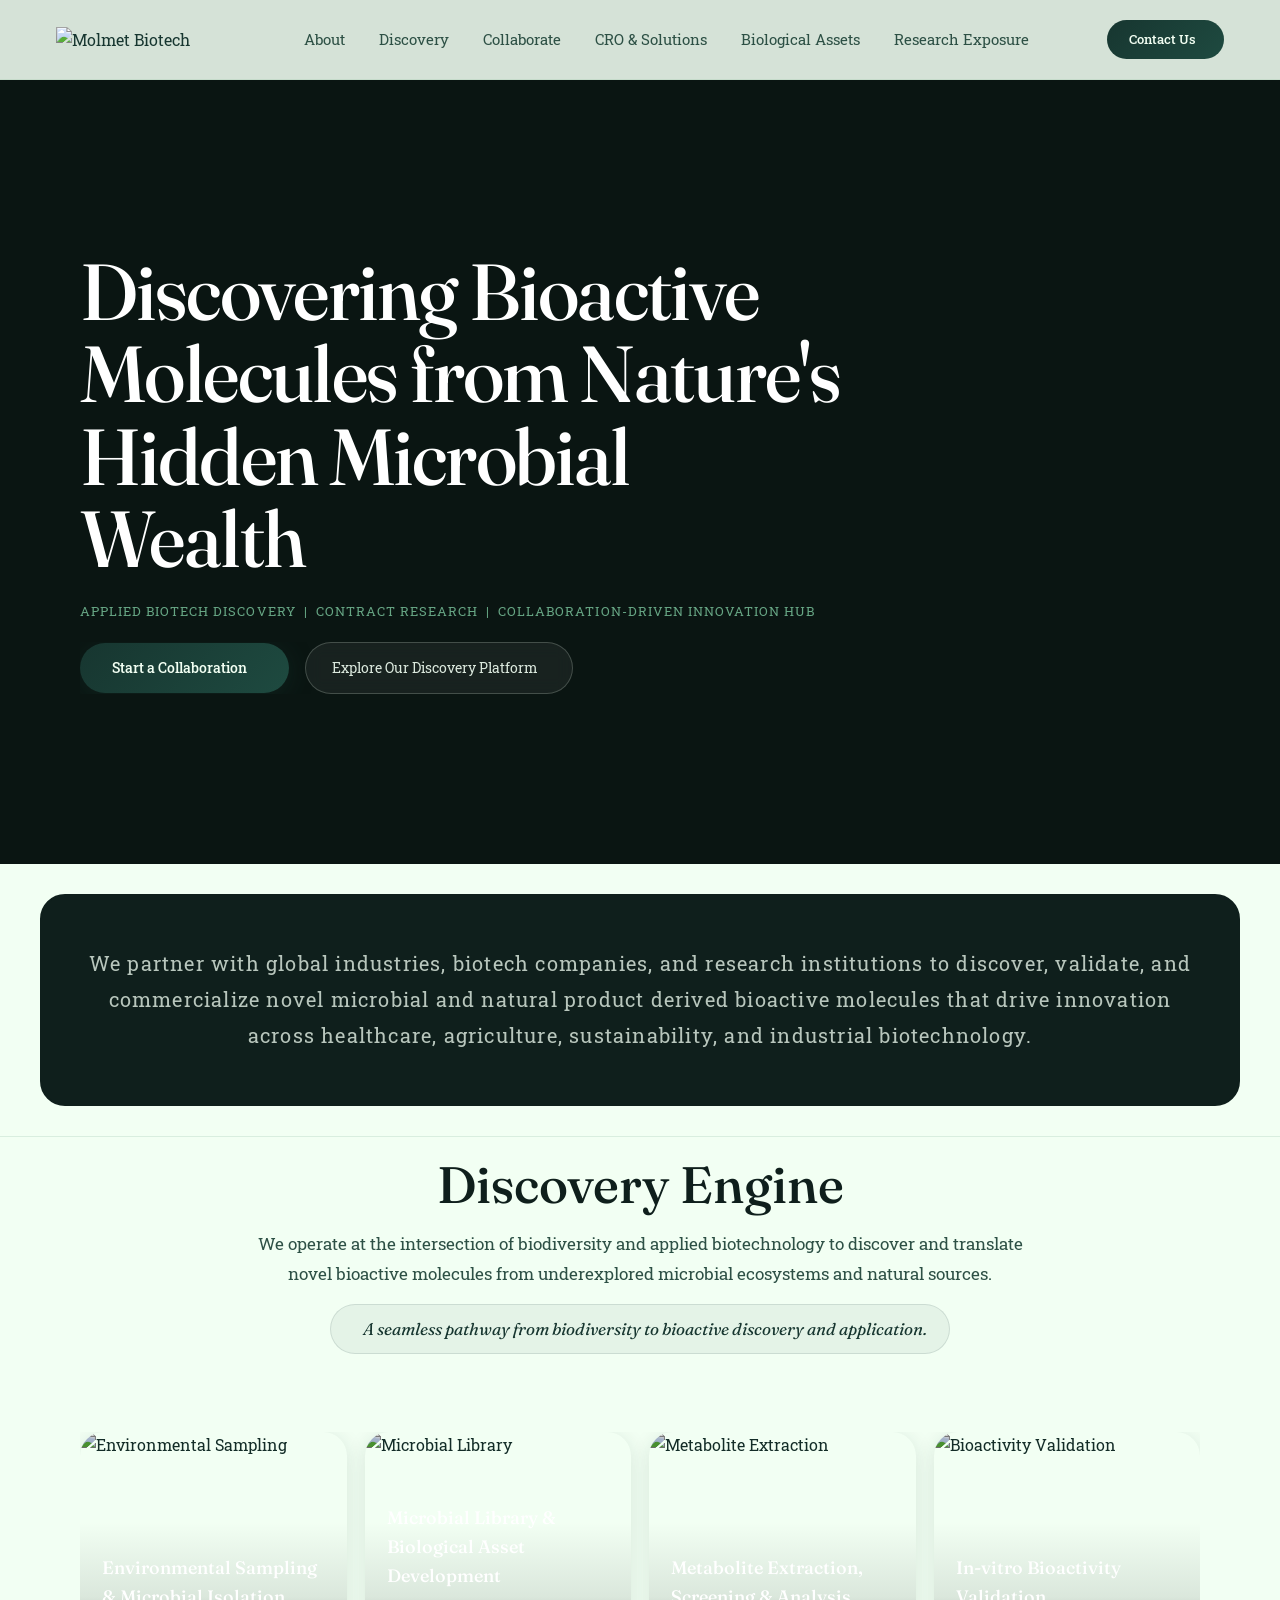
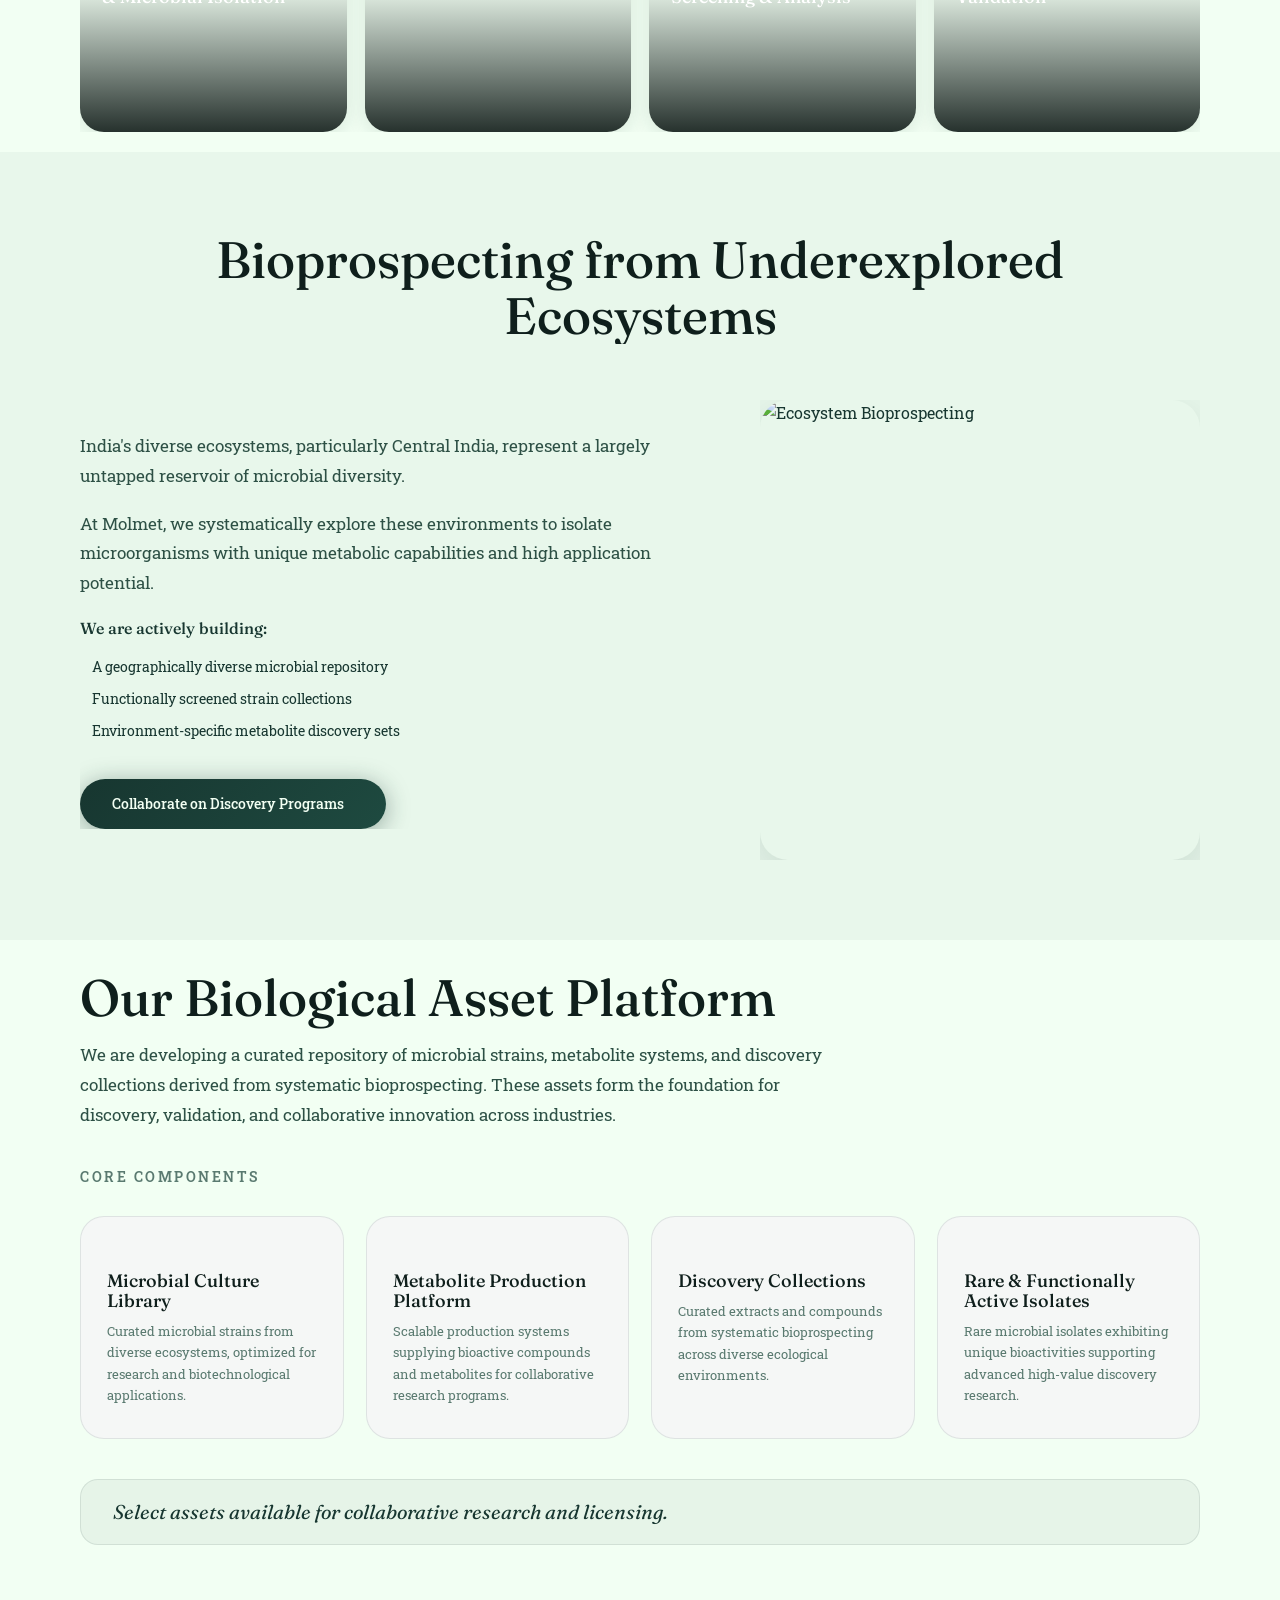
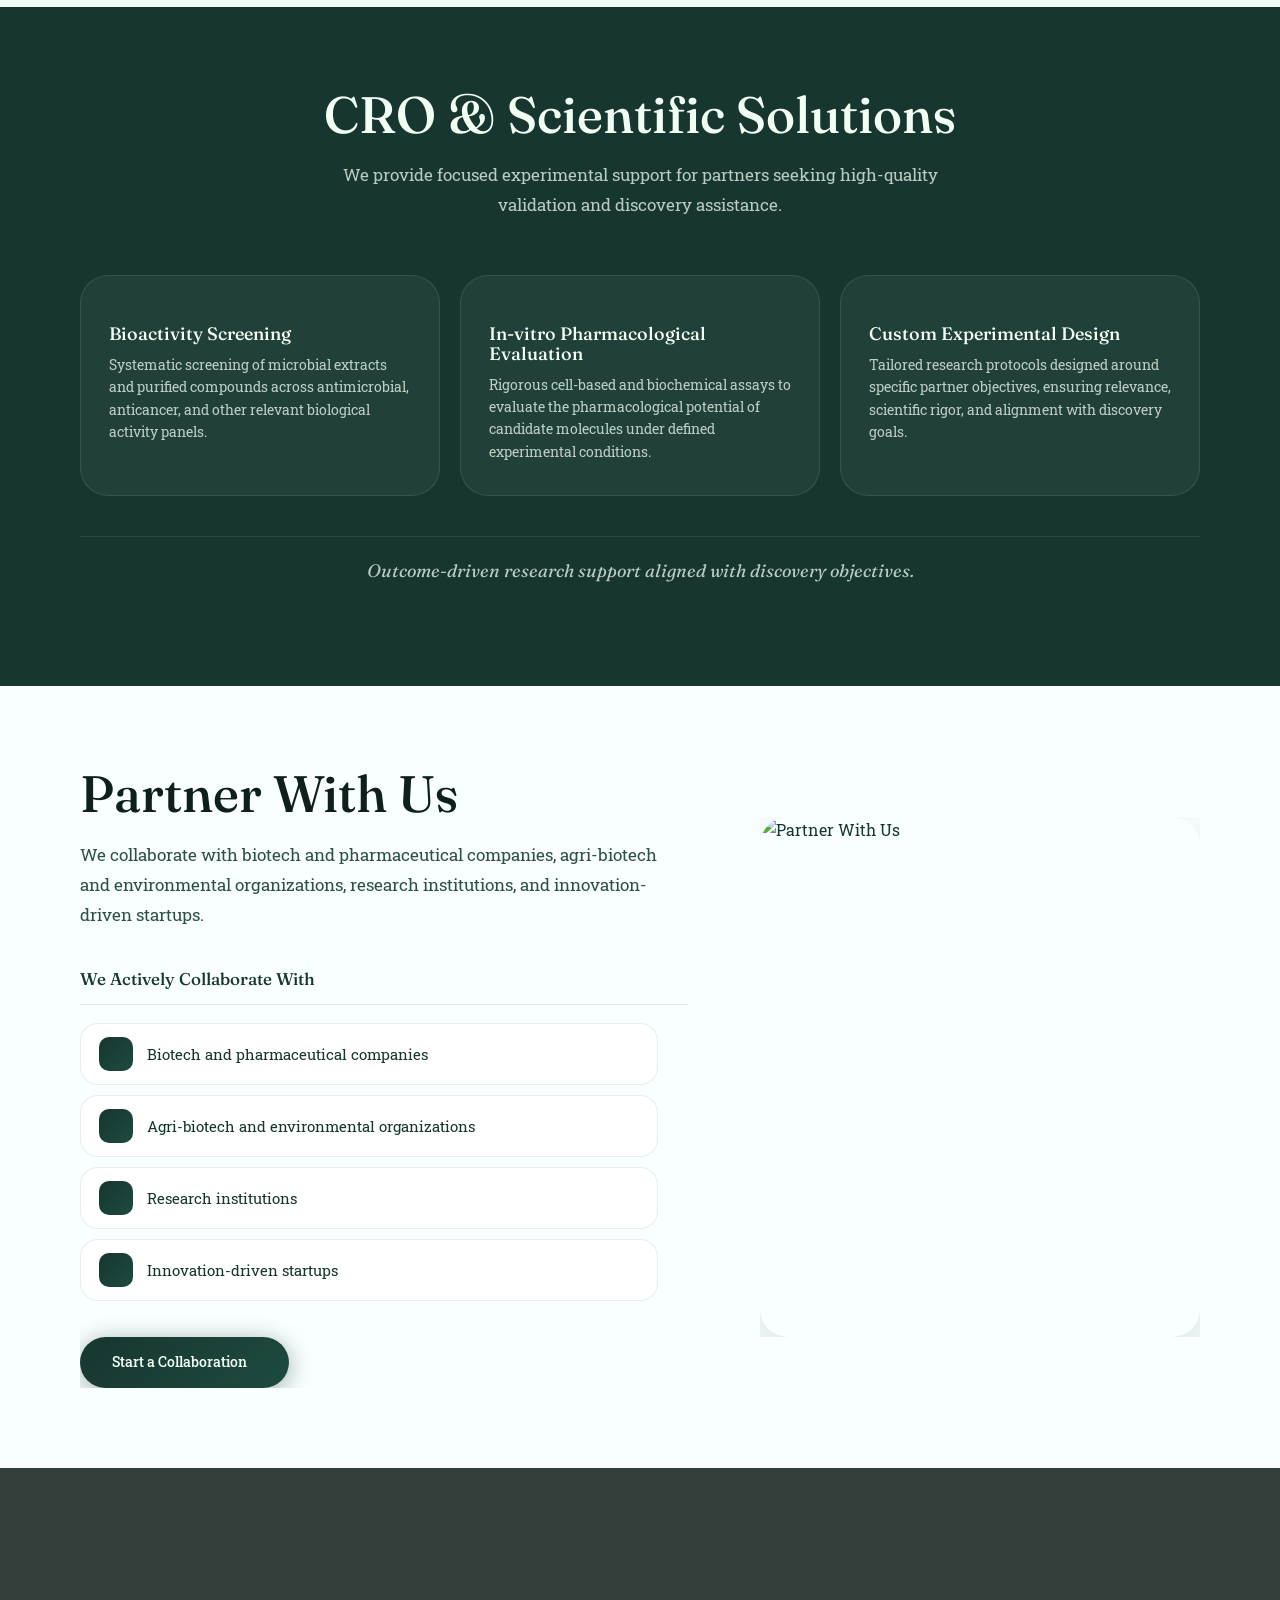
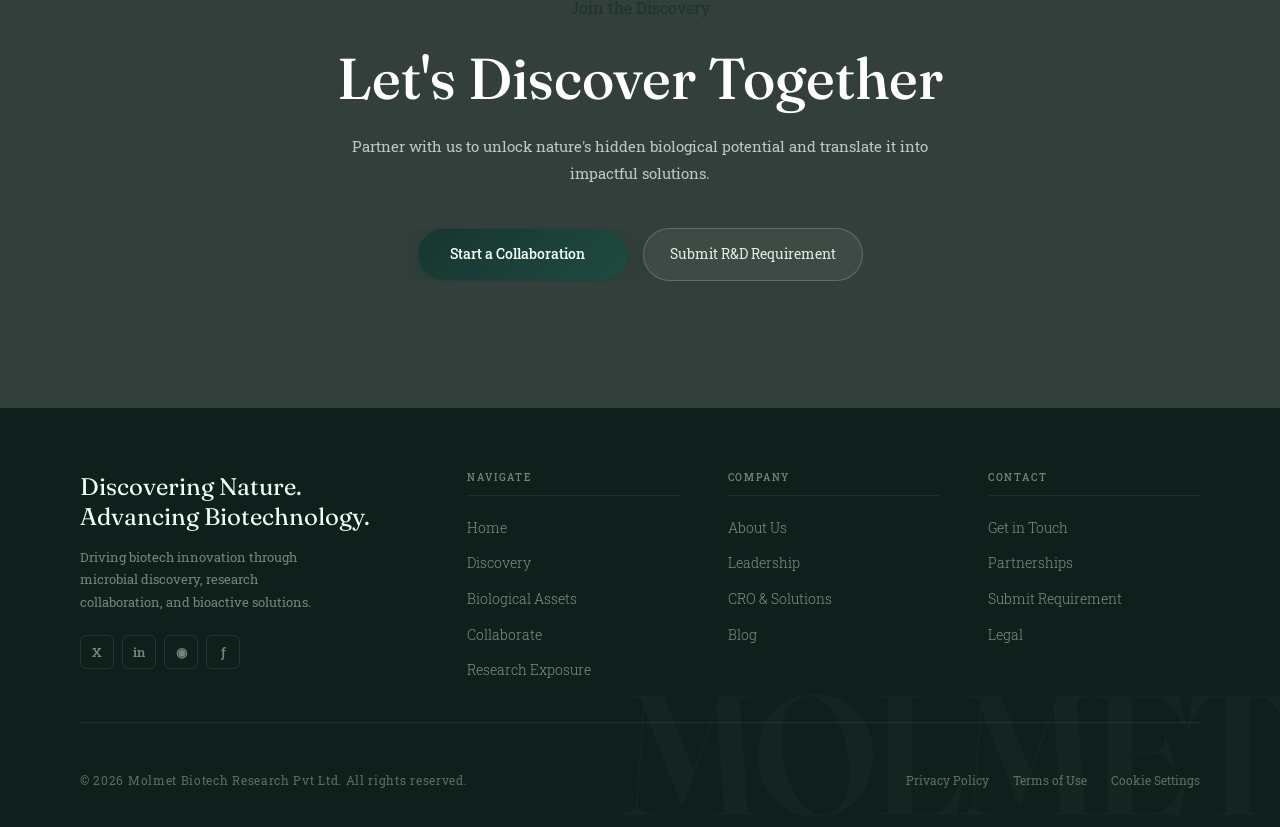
==== commit b54f6cf8: "today work done" ====
--- a/index.html
+++ b/index.html
@@ -5,14 +5,16 @@
     <meta charset="UTF-8" />
     <meta name="viewport" content="width=device-width, initial-scale=1.0" />
     <title>MOLMET BIOTECH</title>
+    <link rel="shortcut icon" href="logo.png" type="image/x-icon">
     <link rel="preconnect" href="https://fonts.googleapis.com" />
     <link rel="preconnect" href="https://fonts.gstatic.com" crossorigin />
     <link
-        href="https://fonts.googleapis.com/css2?family=Fraunces:ital,opsz,wght@0,9..144,300;0,9..144,400;0,9..144,500;0,9..144,600;1,9..144,300;1,9..144,400;1,9..144,500&family=DM+Sans:ital,opsz,wght@0,9..40,200;0,9..40,300;0,9..40,400;0,9..40,500;1,9..40,300&display=swap"
+        href="https://fonts.googleapis.com/css2?family=Fraunces:ital,opsz,wght@0,9..144,300;0,9..144,400;0,9..144,500;0,9..144,600;1,9..144,300;1,9..144,400;1,9..144,500&family=Mogra&family=Roboto+Slab:wght@100..900&display=swap"
         rel="stylesheet" />
     <link href="https://cdn.jsdelivr.net/npm/remixicon@3.5.0/fonts/remixicon.css" rel="stylesheet" />
     <script src="https://cdnjs.cloudflare.com/ajax/libs/gsap/3.12.5/gsap.min.js"></script>
     <script src="https://cdnjs.cloudflare.com/ajax/libs/gsap/3.12.5/ScrollTrigger.min.js"></script>
+
     <style>
         /* ═══════════════════════════════════════════
    ROOT DESIGN TOKENS
@@ -36,7 +38,7 @@
             --clr-on-dark-2: rgba(242, 255, 243, 0.75);
             --clr-on-dark-3: rgba(242, 255, 243, 0.45);
             --ff-display: 'Fraunces', 'Palatino Linotype', serif;
-            --ff-body: 'DM Sans', 'Arial', sans-serif;
+            --ff-body: 'Roboto Slab', Georgia, serif;
             --space-lg: 48px;
             --space-xl: 80px;
             --nav-h: 80px;
@@ -72,15 +74,6 @@
             overflow-x: hidden;
         }
 
-        body::before {
-            content: '';
-            position: fixed;
-            inset: 0;
-            background-image: url("data:image/svg+xml,%3Csvg viewBox='0 0 256 256' xmlns='http://www.w3.org/2000/svg'%3E%3Cfilter id='n'%3E%3CfeTurbulence type='fractalNoise' baseFrequency='0.75' numOctaves='4' stitchTiles='stitch'/%3E%3C/filter%3E%3Crect width='100%25' height='100%25' filter='url(%23n)' opacity='0.025'/%3E%3C/svg%3E");
-            pointer-events: none;
-            z-index: 9999;
-            opacity: 0.4;
-        }
 
         img {
             max-width: 100%;
@@ -96,38 +89,24 @@
             list-style: none;
         }
 
-        h1,
-        h2,
-        h3,
-        h4,
-        h5 {
+        h1, h2, h3, h4, h5 {
             font-family: var(--ff-display);
             font-weight: 500;
             line-height: 1.1;
             color: var(--clr-text);
         }
 
-        h1 {
-            font-size: clamp(40px, 5.5vw, 78px);
-        }
-
-        h2 {
-            font-size: clamp(32px, 4vw, 60px);
-        }
-
-        h3 {
-            font-size: clamp(20px, 2.2vw, 28px);
-        }
-
-        h4 {
-            font-size: clamp(16px, 1.5vw, 20px);
-        }
+        h1 { font-size: clamp(40px, 5.5vw, 78px); }
+        h2 { font-size: clamp(32px, 4vw, 60px); }
+        h3 { font-size: clamp(20px, 2.2vw, 28px); }
+        h4 { font-size: clamp(16px, 1.5vw, 20px); }
 
         p {
-            font-size: clamp(14px, 1.1vw, 16px);
+            font-family: var(--ff-body);
+            font-size: clamp(14px, 2vw, 17px);
             line-height: 1.75;
             color: var(--clr-text-2);
-            font-weight: 300;
+            font-weight: 400;
         }
 
         /* ═══════════════════════════════════════════
@@ -183,7 +162,7 @@
             gap: 4px;
             padding: 10px 14px;
             font-family: var(--ff-body);
-            font-size: 13.5px;
+            font-size: 14.5px;
             font-weight: 400;
             color: var(--clr-text-2);
             border-radius: var(--radius-sm);
@@ -200,14 +179,12 @@
         }
 
         .nav-link i {
-            font-size: 13px;
-            opacity: 0.5;
+            font-size: 16px;
             transition: transform 0.25s var(--ease-out);
         }
 
         .nav-item:hover .nav-link i {
             transform: rotate(180deg);
-            opacity: 0.8;
         }
 
         .dropdown {
@@ -287,13 +264,8 @@
             position: relative;
         }
 
-        .nav-cta::after {
-            content: '';
-            position: absolute;
-            inset: 0;
-            background: linear-gradient(120deg, transparent, rgba(255, 255, 255, 0.22), transparent);
-            transform: translateX(-100%);
-            transition: transform 0.55s var(--ease-out);
+        .nav-cta i {
+            transition: transform 0.3s var(--ease-out);
         }
 
         .nav-cta:hover {
@@ -301,8 +273,8 @@
             transform: translateY(-1px);
         }
 
-        .nav-cta:hover::after {
-            transform: translateX(100%);
+        .nav-cta:hover i {
+            transform: translate(3px, -3px);
         }
 
         .hamburger {
@@ -437,157 +409,8 @@
         }
 
         /* ═══════════════════════════════════════════
-   UTILITY
+   BUTTONS — with hover icon animation
 ═══════════════════════════════════════════ */
-        .section {
-            padding: var(--space-xl) 80px;
-        }
-
-        .section-tag {
-            display: inline-flex;
-            align-items: center;
-            gap: 7px;
-            padding: 5px 13px 5px 9px;
-            background: rgba(23, 54, 48, 0.07);
-            border: 1px solid rgba(23, 54, 48, 0.12);
-            border-radius: var(--radius-full);
-            margin-bottom: 18px;
-        }
-
-        .section-tag-dot {
-            width: 5px;
-            height: 5px;
-            border-radius: 50%;
-            background: var(--clr-sage);
-        }
-
-        .section-tag-text {
-            font-size: 10.5px;
-            font-weight: 500;
-            letter-spacing: 0.1em;
-            text-transform: uppercase;
-            color: var(--clr-sage);
-        }
-
-        /* ═══════════════════════════════════════════
-   SECTION 1 — HERO
-═══════════════════════════════════════════ */
-        .video-section {
-            position: relative;
-            min-height: 96vh;
-            display: flex;
-            align-items: center;
-            justify-content: flex-start;
-            overflow: hidden;
-            background: #0a1512;
-        }
-
-        .video-bg {
-            position: absolute;
-            inset: 0;
-            z-index: 0;
-        }
-
-        .video-bg video {
-            position: absolute;
-            inset: 0;
-            width: 100%;
-            height: 100%;
-            object-fit: cover;
-            z-index: 1;
-        }
-
-        .video-overlay {
-            position: absolute;
-            inset: 0;
-            z-index: 2;
-            background: linear-gradient(to right, rgba(10, 21, 18, 0.9) 0%, rgba(10, 21, 18, 0.6) 55%, rgba(10, 21, 18, 0.2) 100%), linear-gradient(to top, rgba(10, 21, 18, 0.7) 0%, transparent 50%);
-        }
-
-        .video-content {
-            position: relative;
-            z-index: 4;
-            padding: 80px 80px;
-            max-width: 960px;
-            margin-top: var(--nav-h);
-        }
-
-        .eyebrow {
-            display: inline-flex;
-            align-items: center;
-            gap: 8px;
-            padding: 5px 14px 5px 9px;
-            background: rgba(106, 175, 136, 0.15);
-            border: 1px solid rgba(106, 175, 136, 0.3);
-            border-radius: var(--radius-full);
-            margin-bottom: 32px;
-        }
-
-        .eyebrow-dot {
-            width: 7px;
-            height: 7px;
-            border-radius: 50%;
-            background: var(--clr-accent);
-            box-shadow: 0 0 0 3px rgba(126, 203, 161, 0.25);
-            animation: pulse 2.5s ease-in-out infinite;
-        }
-
-        @keyframes pulse {
-
-            0%,
-            100% {
-                box-shadow: 0 0 0 3px rgba(126, 203, 161, 0.25)
-            }
-
-            50% {
-                box-shadow: 0 0 0 8px rgba(126, 203, 161, 0.06)
-            }
-        }
-
-        .eyebrow-text {
-            font-family: var(--ff-body);
-            font-size: 11px;
-            font-weight: 500;
-            letter-spacing: 0.1em;
-            text-transform: uppercase;
-            color: rgba(242, 255, 243, 0.6);
-        }
-
-        .video-headline {
-            font-family: var(--ff-display);
-            font-size: clamp(44px, 6.5vw, 84px);
-            font-weight: 500;
-            line-height: 1.04;
-            letter-spacing: -0.02em;
-            color: #fff;
-            margin-bottom: 20px;
-        }
-
-        .video-subline {
-            font-size: clamp(12px, 1vw, 14px);
-            font-weight: 400;
-            letter-spacing: 0.08em;
-            text-transform: uppercase;
-            color: rgba(126, 203, 161, 0.8);
-            margin-bottom: 20px;
-        }
-
-        .video-desc {
-            font-size: clamp(15px, 1.2vw, 17px);
-            font-weight: 300;
-            line-height: 1.85;
-            color: rgba(242, 255, 243, 0.8);
-            max-width: 600px;
-            margin-bottom: 48px;
-        }
-
-        .video-actions {
-            display: flex;
-            align-items: center;
-            gap: 16px;
-            flex-wrap: wrap;
-        }
-
         .btn-primary {
             display: inline-flex;
             align-items: center;
@@ -607,13 +430,8 @@
             overflow: hidden;
         }
 
-        .btn-primary::after {
-            content: '';
-            position: absolute;
-            inset: 0;
-            background: linear-gradient(120deg, transparent, rgba(255, 255, 255, 0.25), transparent);
-            transform: translateX(-100%);
-            transition: transform 0.55s var(--ease-out);
+        .btn-primary i {
+            transition: transform 0.3s var(--ease-out), opacity 0.25s;
         }
 
         .btn-primary:hover {
@@ -622,8 +440,14 @@
             filter: brightness(1.1);
         }
 
-        .btn-primary:hover::after {
-            transform: translateX(100%);
+        /* Arrow slides right and fades, a go-arrow fades in */
+        .btn-primary:hover i.ri-arrow-right-line {
+            transform: translateX(5px);
+            opacity: 0.7;
+        }
+
+        .btn-primary:hover i.ri-arrow-right-up-line {
+            transform: translate(3px, -3px);
         }
 
         .btn-ghost {
@@ -642,600 +466,18 @@
             transition: background 0.22s, border-color 0.22s, transform 0.22s var(--ease-out);
         }
 
+        .btn-ghost i {
+            transition: transform 0.3s var(--ease-out);
+        }
+
         .btn-ghost:hover {
             background: rgba(242, 255, 243, 0.12);
             border-color: rgba(242, 255, 243, 0.35);
             transform: translateY(-2px);
         }
 
-        .btn-outline {
-            display: inline-flex;
-            align-items: center;
-            gap: 8px;
-            padding: 13px 26px;
-            color: var(--clr-dark-2);
-            font-family: var(--ff-body);
-            font-size: 14px;
-            font-weight: 400;
-            border-radius: var(--radius-full);
-            border: 1px solid rgba(23, 54, 48, 0.25);
-            background: rgba(23, 54, 48, 0.05);
-            transition: background 0.22s, border-color 0.22s, transform 0.22s;
-        }
-
-        .btn-outline:hover {
-            background: rgba(23, 54, 48, 0.1);
-            border-color: rgba(23, 54, 48, 0.4);
-            transform: translateY(-2px);
-        }
-
-        /* ═══════════════════════════════════════════
-   SECTION 2 — POSITIONING STRIP
-═══════════════════════════════════════════ */
-        .positioning-strip {
-            background: var(--clr-dark-2);
-            padding: 32px 80px;
-            border-bottom: 1px solid rgba(242, 255, 243, 0.07);
-        }
-
-        .strip-inner {
-            display: flex;
-            flex-direction: column;
-            gap: 20px;
-        }
-
-        .strip-headline {
-            font-family: var(--ff-display);
-            font-size: clamp(15px, 1.4vw, 18px);
-            font-weight: 400;
-            color: var(--clr-on-dark-2);
-            font-style: italic;
-            letter-spacing: -0.01em;
-        }
-
-        .strip-items {
-            display: flex;
-            align-items: center;
-            gap: 0;
-            flex-wrap: nowrap;
-            width: 100%;
-        }
-
-        .strip-item {
-            flex: 1;
-            display: flex;
-            align-items: center;
-            gap: 12px;
-            padding: 16px 24px;
-            border-right: 1px solid rgba(242, 255, 243, 0.1);
-            transition: background 0.25s;
-        }
-
-        .strip-item:last-child {
-            border-right: none;
-        }
-
-        .strip-item:hover {
-            background: rgba(242, 255, 243, 0.04);
-        }
-
-        .strip-item-icon {
-            width: 36px;
-            height: 36px;
-            flex-shrink: 0;
-            background: rgba(126, 203, 161, 0.12);
-            border: 1px solid rgba(126, 203, 161, 0.2);
-            border-radius: var(--radius-sm);
-            display: flex;
-            align-items: center;
-            justify-content: center;
-        }
-
-        .strip-item-icon i {
-            font-size: 16px;
-            color: var(--clr-accent);
-        }
-
-        .strip-item-text {
-            font-size: 13.5px;
-            font-weight: 400;
-            color: var(--clr-on-dark-2);
-            line-height: 1.4;
-        }
-
-        /* ═══════════════════════════════════════════
-   SECTION 3 — INTEGRATED DISCOVERY ENGINE
-═══════════════════════════════════════════ */
-        .discovery-engine {
-            background: var(--clr-bg);
-            padding: var(--space-xl) 80px;
-        }
-
-        .discovery-engine-header {
-            margin-bottom: 52px;
-        }
-
-        .discovery-engine-header h2 {
-            color: var(--clr-dark);
-            max-width: 700px;
-        }
-
-        .discovery-engine-body {
-            display: grid;
-            grid-template-columns: 1fr 1fr;
-            gap: 64px;
-            align-items: center;
-        }
-
-        .discovery-engine-left p {
-            color: var(--clr-text-2);
-            margin-bottom: 32px;
-            max-width: 480px;
-        }
-
-        .discovery-platform-list {
-            display: flex;
-            flex-direction: column;
-            gap: 14px;
-        }
-
-        .dpl-item {
-            display: flex;
-            align-items: flex-start;
-            gap: 14px;
-            padding: 16px 20px;
-            background: var(--clr-surface);
-            border: 1px solid rgba(23, 54, 48, 0.09);
-            border-radius: var(--radius-md);
-            transition: border-color 0.25s, transform 0.25s var(--ease-out), box-shadow 0.25s;
-        }
-
-        .dpl-item:hover {
-            border-color: rgba(77, 140, 106, 0.35);
+        .btn-ghost:hover i {
             transform: translateX(5px);
-            box-shadow: var(--shadow-sm);
-        }
-
-        .dpl-num {
-            width: 26px;
-            height: 26px;
-            flex-shrink: 0;
-            background: linear-gradient(135deg, var(--clr-dark-2), var(--clr-dark-3));
-            border-radius: 50%;
-            display: flex;
-            align-items: center;
-            justify-content: center;
-            font-size: 11px;
-            font-weight: 500;
-            color: var(--clr-on-dark);
-            margin-top: 1px;
-        }
-
-        .dpl-text {
-            font-size: 13.5px;
-            font-weight: 400;
-            color: var(--clr-dark-2);
-            line-height: 1.5;
-        }
-
-        .discovery-engine-right {
-            position: relative;
-            border-radius: var(--radius-lg);
-            overflow: hidden;
-        }
-
-        .discovery-engine-right img {
-            width: 100%;
-            height: 480px;
-            object-fit: cover;
-            border-radius: var(--radius-lg);
-        }
-
-        .de-img-badge {
-            position: absolute;
-            bottom: 28px;
-            left: 28px;
-            background: rgba(15, 31, 28, 0.82);
-            backdrop-filter: blur(16px);
-            border: 1px solid rgba(126, 203, 161, 0.2);
-            border-radius: var(--radius-md);
-            padding: 16px 20px;
-        }
-
-        .de-img-badge-title {
-            font-family: var(--ff-display);
-            font-size: 15px;
-            color: #fff;
-            margin-bottom: 4px;
-        }
-
-        .de-img-badge-sub {
-            font-size: 11px;
-            color: rgba(242, 255, 243, 0.45);
-            letter-spacing: 0.06em;
-            text-transform: uppercase;
-        }
-
-        /* ═══════════════════════════════════════════
-   SECTION 4 — BIOPROSPECTING
-═══════════════════════════════════════════ */
-        .bioprospecting-section {
-            background: var(--clr-bg-2);
-            padding: var(--space-xl) 80px;
-        }
-
-        .bioprospecting-header {
-            margin-bottom: 52px;
-        }
-
-        .bioprospecting-header h2 {
-            color: var(--clr-dark);
-            max-width: 760px;
-        }
-
-        .bioprospecting-body {
-            display: grid;
-            grid-template-columns: 1fr 1fr;
-            gap: 64px;
-            align-items: start;
-        }
-
-        .bioprospecting-left p {
-            color: var(--clr-text-2);
-            margin-bottom: 20px;
-        }
-
-        .bioprospecting-left p:last-of-type {
-            margin-bottom: 32px;
-        }
-
-        .bio-build-list {
-            display: flex;
-            flex-direction: column;
-            gap: 10px;
-            margin-bottom: 36px;
-        }
-
-        .bio-build-item {
-            display: flex;
-            align-items: center;
-            gap: 12px;
-            font-size: 13.5px;
-            color: var(--clr-dark-2);
-            font-weight: 400;
-        }
-
-        .bio-build-item i {
-            font-size: 14px;
-            color: var(--clr-sage);
-        }
-
-        .bioprospecting-right {
-            display: flex;
-            flex-direction: column;
-            gap: 16px;
-        }
-
-        .bio-card-row {
-            display: grid;
-            grid-template-columns: 1fr 1fr 1fr;
-            gap: 16px;
-        }
-
-        .bio-eco-card {
-            background: var(--clr-surface);
-            border: 1px solid rgba(23, 54, 48, 0.1);
-            border-radius: var(--radius-md);
-            padding: 24px 20px;
-            position: relative;
-            overflow: hidden;
-            transition: transform 0.3s var(--ease-out), box-shadow 0.3s, border-color 0.3s;
-            cursor: default;
-        }
-
-        .bio-eco-card::after {
-            content: '';
-            position: absolute;
-            inset: 0;
-            background: linear-gradient(to top, var(--clr-dark-2), var(--clr-dark-3));
-            opacity: 0;
-            transition: opacity 0.4s var(--ease-out);
-            z-index: 0;
-        }
-
-        .bio-eco-card:hover::after {
-            opacity: 1;
-        }
-
-        .bio-eco-card:hover {
-            transform: translateY(-6px);
-            box-shadow: var(--shadow-md);
-            border-color: transparent;
-        }
-
-        .bio-eco-card-icon {
-            font-size: 22px;
-            color: var(--clr-sage);
-            margin-bottom: 12px;
-            position: relative;
-            z-index: 1;
-            transition: color 0.3s;
-        }
-
-        .bio-eco-card:hover .bio-eco-card-icon {
-            color: var(--clr-accent);
-        }
-
-        .bio-eco-card h4 {
-            font-family: var(--ff-display);
-            font-size: 15px;
-            font-weight: 500;
-            color: var(--clr-dark);
-            margin-bottom: 6px;
-            position: relative;
-            z-index: 1;
-            transition: color 0.3s;
-        }
-
-        .bio-eco-card p {
-            font-size: 12px;
-            color: var(--clr-text-muted);
-            line-height: 1.55;
-            position: relative;
-            z-index: 1;
-            transition: color 0.3s;
-        }
-
-        .bio-eco-card:hover h4,
-        .bio-eco-card:hover p {
-            color: rgba(242, 255, 243, 0.85);
-        }
-
-        .bio-img-wrap {
-            border-radius: var(--radius-lg);
-            overflow: hidden;
-            height: 200px;
-        }
-
-        .bio-img-wrap img {
-            width: 100%;
-            height: 100%;
-            object-fit: cover;
-            transition: transform 0.6s var(--ease-out);
-        }
-
-        .bio-img-wrap:hover img {
-            transform: scale(1.05);
-        }
-
-        /* ═══════════════════════════════════════════
-   SECTION 5 — BIOLOGICAL ASSET PLATFORM
-═══════════════════════════════════════════ */
-        .asset-platform-section {
-            background: var(--clr-bg);
-            padding: var(--space-xl) 80px;
-        }
-
-        .asset-platform-top {
-            margin-bottom: 48px;
-        }
-
-        .asset-platform-top h2 {
-            color: var(--clr-dark);
-            margin-bottom: 14px;
-        }
-
-        .asset-platform-top p {
-            color: var(--clr-text-2);
-            max-width: 680px;
-        }
-
-        .asset-platform-label {
-            font-size: 10px;
-            font-weight: 500;
-            letter-spacing: 0.15em;
-            text-transform: uppercase;
-            color: var(--clr-text-muted);
-            margin-bottom: 28px;
-            margin-top: 32px;
-        }
-
-        .asset-platform-cards {
-            display: grid;
-            grid-template-columns: repeat(4, 1fr);
-            gap: 20px;
-            margin-bottom: 36px;
-        }
-
-        .ap-card {
-            background: var(--clr-surface);
-            border: 1px solid rgba(23, 54, 48, 0.1);
-            border-radius: var(--radius-lg);
-            padding: 32px 24px;
-            position: relative;
-            overflow: hidden;
-            transition: transform 0.3s var(--ease-out), box-shadow 0.3s, border-color 0.3s;
-            cursor: default;
-        }
-
-        .ap-card::after {
-            content: '';
-            position: absolute;
-            inset: 0;
-            background: linear-gradient(to top, var(--clr-dark-2) 0%, var(--clr-dark-3) 100%);
-            opacity: 0;
-            transition: opacity 0.4s var(--ease-out);
-            z-index: 0;
-        }
-
-        .ap-card:hover::after {
-            opacity: 1;
-        }
-
-        .ap-card:hover {
-            transform: translateY(-8px);
-            box-shadow: var(--shadow-lg);
-            border-color: transparent;
-        }
-
-        .ap-card-icon {
-            font-size: 26px;
-            color: var(--clr-sage);
-            margin-bottom: 16px;
-            position: relative;
-            z-index: 1;
-            transition: color 0.3s;
-        }
-
-        .ap-card:hover .ap-card-icon {
-            color: var(--clr-accent);
-        }
-
-        .ap-card h4 {
-            font-family: var(--ff-display);
-            font-size: 17px;
-            font-weight: 500;
-            color: var(--clr-dark);
-            margin-bottom: 10px;
-            position: relative;
-            z-index: 1;
-            transition: color 0.3s;
-        }
-
-        .ap-card p {
-            font-size: 13px;
-            color: var(--clr-text-muted);
-            line-height: 1.6;
-            position: relative;
-            z-index: 1;
-            transition: color 0.3s;
-        }
-
-        .ap-card:hover h4,
-        .ap-card:hover p {
-            color: rgba(242, 255, 243, 0.85);
-        }
-
-        .ap-strategic {
-            display: flex;
-            align-items: center;
-            gap: 10px;
-            padding: 16px 22px;
-            background: rgba(23, 54, 48, 0.05);
-            border: 1px solid rgba(23, 54, 48, 0.1);
-            border-radius: var(--radius-md);
-            margin-bottom: 28px;
-        }
-
-        .ap-strategic i {
-            font-size: 16px;
-            color: var(--clr-sage);
-        }
-
-        .ap-strategic span {
-            font-size: 13.5px;
-            color: var(--clr-dark-2);
-            font-style: italic;
-        }
-
-        .asset-platform-footer {
-            display: flex;
-            justify-content: center;
-        }
-
-        /* ═══════════════════════════════════════════
-   SECTION 6 — PARTNER WITH US
-═══════════════════════════════════════════ */
-        .partner-section {
-            background: var(--clr-dark-2);
-            padding: var(--space-xl) 80px;
-        }
-
-        .partner-header {
-            margin-bottom: 52px;
-        }
-
-        .partner-header .section-tag {
-            background: rgba(242, 255, 243, 0.08);
-            border-color: rgba(242, 255, 243, 0.12);
-        }
-
-        .partner-header .section-tag-dot {
-            background: var(--clr-accent);
-        }
-
-        .partner-header .section-tag-text {
-            color: var(--clr-on-dark-2);
-        }
-
-        .partner-header h2 {
-            color: var(--clr-on-dark);
-        }
-
-        .partner-grid {
-            display: grid;
-            grid-template-columns: 1fr 1fr;
-            gap: 48px;
-            margin-bottom: 52px;
-        }
-
-        .partner-col-title {
-            font-family: var(--ff-display);
-            font-size: 22px;
-            font-weight: 400;
-            color: var(--clr-on-dark);
-            margin-bottom: 24px;
-            padding-bottom: 16px;
-            border-bottom: 1px solid rgba(242, 255, 243, 0.1);
-        }
-
-        .partner-list {
-            display: flex;
-            flex-direction: column;
-            gap: 14px;
-        }
-
-        .partner-list-item {
-            display: flex;
-            align-items: center;
-            gap: 14px;
-            padding: 14px 18px;
-            background: rgba(242, 255, 243, 0.05);
-            border: 1px solid rgba(242, 255, 243, 0.08);
-            border-radius: var(--radius-md);
-            transition: background 0.25s, border-color 0.25s, transform 0.25s var(--ease-out);
-        }
-
-        .partner-list-item:hover {
-            background: rgba(242, 255, 243, 0.09);
-            border-color: rgba(126, 203, 161, 0.25);
-            transform: translateX(5px);
-        }
-
-        .pli-icon {
-            width: 34px;
-            height: 34px;
-            flex-shrink: 0;
-            background: rgba(126, 203, 161, 0.12);
-            border-radius: var(--radius-sm);
-            display: flex;
-            align-items: center;
-            justify-content: center;
-        }
-
-        .pli-icon i {
-            font-size: 15px;
-            color: var(--clr-accent);
-        }
-
-        .pli-text {
-            font-size: 13.5px;
-            color: var(--clr-on-dark-2);
-        }
-
-        .partner-cta {
-            display: flex;
-            justify-content: center;
         }
 
         .btn-accent {
@@ -1255,192 +497,490 @@
             transition: transform 0.25s var(--ease-out), box-shadow 0.25s, filter 0.25s;
         }
 
+        .btn-accent i {
+            transition: transform 0.3s var(--ease-out);
+        }
+
         .btn-accent:hover {
             transform: translateY(-3px);
             box-shadow: 0 14px 40px rgba(126, 203, 161, 0.4);
             filter: brightness(1.08);
         }
 
+        .btn-accent:hover i {
+            transform: translateX(5px);
+        }
+
         /* ═══════════════════════════════════════════
-   SECTION 7 — CUSTOM R&D SOLUTIONS
+   SECTION 1 — HERO
 ═══════════════════════════════════════════ */
-        .rnd-section {
-            background: var(--clr-bg-4);
-            padding: var(--space-xl) 80px;
-        }
-
-        .rnd-body {
-            display: grid;
-            grid-template-columns: 1fr 1fr;
-            gap: 64px;
-            align-items: center;
-        }
-
-        .rnd-left h2 {
+        .video-section {
+            position: relative;
+            min-height: 96vh;
+            display: flex;
+            align-items: center;
+            justify-content: flex-start;
+            overflow: hidden;
+            background: #0a1512;
+        }
+
+        .video-bg {
+            position: absolute;
+            inset: 0;
+            z-index: 0;
+        }
+
+        .video-bg video {
+            position: absolute;
+            inset: 0;
+            width: 100%;
+            height: 100%;
+            object-fit: cover;
+            z-index: 1;
+        }
+
+        .video-overlay {
+            position: absolute;
+            inset: 0;
+            z-index: 2;
+            background: linear-gradient(to right, rgba(10, 21, 18, 0.9) 0%, rgba(10, 21, 18, 0.6) 55%, rgba(10, 21, 18, 0.2) 100%),
+                linear-gradient(to top, rgba(10, 21, 18, 0.7) 0%, transparent 50%);
+        }
+
+        .video-content {
+            position: relative;
+            z-index: 4;
+            padding: 30px 80px;
+            max-width: 960px;
+            margin-top: var(--nav-h);
+        }
+
+        .video-headline {
+            font-family: var(--ff-display);
+            font-size: clamp(44px, 6.2vw, 84px);
+            font-weight: 500;
+            line-height: 1.04;
+            letter-spacing: -0.02em;
+            color: #fff;
+            margin-bottom: 20px;
+        }
+
+        .video-subline {
+            font-size: clamp(12px, 1vw, 14px);
+            font-weight: 400;
+            letter-spacing: 0.08em;
+            text-transform: uppercase;
+            color: rgba(126, 203, 161, 0.8);
+            margin-bottom: 20px;
+            font-family: var(--ff-body);
+        }
+
+        .video-actions {
+            display: flex;
+            align-items: center;
+            gap: 16px;
+            flex-wrap: wrap;
+        }
+
+        /* ═══════════════════════════════════════════
+   INTRO STRIP
+═══════════════════════════════════════════ */
+        .intro-strip {
+            background: var(--clr-bg);
+            padding: 30px 5px;
+            border-bottom: 1px solid rgba(77, 140, 106, 0.15);
+        }
+
+        .intro-strip p {
+            font-family: var(--ff-body);
+            font-size: clamp(15px, 1.6vw, 22px);
+            font-weight: 400;
+            line-height: 1.75;
+            color: var(--clr-on-dark-2);
+            max-width: 1200px;
+            margin: 0 auto;
+            letter-spacing: 1.2px;
+            text-align: center;
+            border: 2px solid var(--clr-dark);
+            padding: 50px 30px;
+            border-radius: 25px;
+            background-color: var(--clr-dark);
+        }
+
+        /* ═══════════════════════════════════════════
+   SECTION 2 — DISCOVERY ENGINE
+═══════════════════════════════════════════ */
+        .discovery-section {
+            background: var(--clr-bg);
+            padding: 20px 80px;
+        }
+
+        .discovery-header {
+            text-align: center;
+            margin-bottom: 26px;
+        }
+
+        .discovery-header h2 {
             color: var(--clr-dark);
             margin-bottom: 16px;
         }
 
-        .rnd-left>p {
+        .discovery-header p {
+            max-width: 790px;
+            margin: 0 auto 16px;
             color: var(--clr-text-2);
+        }
+
+        .strategic-line {
+            display: inline-flex;
+            align-items: center;
+            gap: 10px;
+            padding: 10px 22px;
+            background: rgba(23, 54, 48, 0.06);
+            border: 1px solid rgba(23, 54, 48, 0.12);
+            border-radius: var(--radius-full);
+            font-family: var(--ff-display);
+            font-size: 17px;
+            font-style: italic;
+            color: var(--clr-dark-2);
+            margin-bottom: 52px;
+        }
+
+        .strategic-line i {
+            color: var(--clr-sage);
+            font-size: 15px;
+        }
+
+        .engine-cards {
+            display: grid;
+            grid-template-columns: repeat(4, 1fr);
+            gap: 18px;
+        }
+
+        .engine-card {
+            position: relative;
+            height: 300px;
+            border-radius: 24px;
+            overflow: hidden;
+            cursor: pointer;
+            box-shadow: 0 4px 20px rgba(23, 54, 48, 0.12);
+            transition: transform 0.6s cubic-bezier(0.22, 1, 0.36, 1),
+                box-shadow 0.6s cubic-bezier(0.22, 1, 0.36, 1);
+        }
+
+        .engine-card:hover {
+            transform: translateY(-8px);
+            box-shadow: 0 24px 60px rgba(23, 54, 48, 0.28), 0 0 0 2px rgba(126, 203, 161, 0.4);
+        }
+
+        .engine-card-img {
+            position: absolute;
+            inset: 0;
+            width: 100%;
+            height: 100%;
+            object-fit: cover;
+            transition: transform 0.7s cubic-bezier(0.22, 1, 0.36, 1);
+            filter: brightness(0.82);
+        }
+
+        .engine-card:hover .engine-card-img {
+            transform: scale(1.07);
+        }
+
+        .engine-card-bottom-grad {
+            position: absolute;
+            inset: 0;
+            background: linear-gradient(to top, rgba(10, 21, 18, 0.88) 0%, rgba(10, 21, 18, 0.1) 45%, transparent 70%);
+            z-index: 1;
+        }
+
+        .engine-card-full-grad {
+            position: absolute;
+            inset: 0;
+            background: rgba(10, 21, 18, 0.78);
+            opacity: 0;
+            transition: opacity 0.5s cubic-bezier(0.22, 1, 0.36, 1);
+            z-index: 2;
+        }
+
+        .engine-card:hover .engine-card-full-grad {
+            opacity: 1;
+        }
+
+        .engine-card-content {
+            position: absolute;
+            inset: 0;
+            z-index: 3;
+            display: flex;
+            flex-direction: column;
+            justify-content: flex-end;
+            padding: 24px 22px;
+        }
+
+        .engine-card-icon {
+            font-size: 26px;
+            color: var(--clr-accent);
+            margin-bottom: 10px;
+            opacity: 0;
+            transform: translateY(16px);
+            transition: opacity 0.45s cubic-bezier(0.22, 1, 0.36, 1) 0.04s,
+                transform 0.45s cubic-bezier(0.22, 1, 0.36, 1) 0.04s;
+        }
+
+        .engine-card-title {
+            font-family: var(--ff-display);
+            font-size: 18px;
+            font-weight: 500;
+            color: #fff;
+            margin-bottom: 10px;
+            transition: transform 0.45s cubic-bezier(0.22, 1, 0.36, 1);
+        }
+
+        .engine-card-desc {
+            font-family: var(--ff-body);
+            font-size: 13px;
+            font-weight: 300;
+            line-height: 1.65;
+            color: rgba(242, 255, 243, 0.82);
+            opacity: 0;
+            transform: translateY(14px);
+            transition: opacity 0.45s cubic-bezier(0.22, 1, 0.36, 1) 0.1s,
+                transform 0.45s cubic-bezier(0.22, 1, 0.36, 1) 0.1s;
+        }
+
+        .engine-card:hover .engine-card-icon {
+            opacity: 1;
+            transform: translateY(0);
+        }
+
+        .engine-card:hover .engine-card-title {
+            transform: translateY(-6px);
+        }
+
+        .engine-card:hover .engine-card-desc {
+            opacity: 1;
+            transform: translateY(0);
+        }
+
+        /* ═══════════════════════════════════════════
+   SECTION 3 — BIOPROSPECTING
+═══════════════════════════════════════════ */
+        .bioprospecting-section {
+            background: var(--clr-bg-2);
+            padding: var(--space-xl) 80px;
+        }
+
+        .bioprospecting-header {
+            text-align: center;
+            margin-bottom: 56px;
+        }
+
+        .bioprospecting-header h2 {
+            color: var(--clr-dark);
+        }
+
+        .bioprospecting-body {
+            display: flex;
+            align-items: center;
+            gap: 64px;
+        }
+
+        .bioprospecting-left {
+            flex: 1;
+        }
+
+        .bioprospecting-left p {
+            margin-bottom: 18px;
+            color: var(--clr-text-2);
+        }
+
+        .bio-build-label {
+            font-family: var(--ff-display);
+            font-size: 16px;
+            font-weight: 500;
+            color: var(--clr-dark-2);
+            margin-bottom: 14px;
+            margin-top: 8px;
+        }
+
+        .bio-build-list {
+            display: flex;
+            flex-direction: column;
+            gap: 10px;
             margin-bottom: 36px;
-            max-width: 460px;
-        }
-
-        .rnd-caps {
-            display: flex;
-            flex-direction: column;
+        }
+
+        .bio-build-item {
+            display: flex;
+            align-items: center;
             gap: 12px;
-            margin-bottom: 32px;
-        }
-
-        .rnd-cap-item {
-            display: flex;
-            align-items: flex-start;
-            gap: 14px;
-            padding: 14px 18px;
-            background: var(--clr-surface);
-            border: 1px solid rgba(23, 54, 48, 0.09);
-            border-radius: var(--radius-md);
-            transition: border-color 0.25s, transform 0.22s var(--ease-out);
-        }
-
-        .rnd-cap-item:hover {
-            border-color: rgba(77, 140, 106, 0.3);
-            transform: translateX(4px);
-        }
-
-        .rnd-cap-item i {
-            font-size: 16px;
+            font-family: var(--ff-body);
+            font-size: 14px;
+            color: var(--clr-dark-2);
+            font-weight: 400;
+        }
+
+        .bio-build-item i {
+            font-size: 14px;
             color: var(--clr-sage);
-            margin-top: 2px;
-            flex-shrink: 0;
-        }
-
-        .rnd-cap-item span {
-            font-size: 13.5px;
-            color: var(--clr-dark-2);
-        }
-
-        .rnd-note {
+        }
+
+        .bioprospecting-right {
+            flex: 0 0 440px;
+            max-width: 440px;
+        }
+
+        .bio-img-wrap {
+            border-radius: var(--radius-lg);
+            overflow: hidden;
+            height: 460px;
+            box-shadow: var(--shadow-lg);
+        }
+
+        .bio-img-wrap img {
+            width: 100%;
+            height: 100%;
+            object-fit: cover;
+            transition: transform 0.6s var(--ease-out);
+        }
+
+        .bio-img-wrap:hover img {
+            transform: scale(1.04);
+        }
+
+        /* ═══════════════════════════════════════════
+   SECTION 4 — BIOLOGICAL ASSET PLATFORM
+═══════════════════════════════════════════ */
+        .asset-section {
+            background: var(--clr-bg);
+            padding: 30px 80px;
+        }
+
+        .asset-header {
+            margin-bottom: 16px;
+        }
+
+        .asset-header h2 {
+            color: var(--clr-dark);
+            margin-bottom: 14px;
+        }
+
+        .asset-header p {
+            color: var(--clr-text-2);
+            max-width: 760px;
+        }
+
+        .core-components-label {
+            font-family: var(--ff-body);
+            font-size: 14px;
+            font-weight: 600;
+            letter-spacing: 0.18em;
+            text-transform: uppercase;
+            color: var(--clr-text-muted);
+            margin-bottom: 28px;
+            margin-top: 36px;
+        }
+
+        .asset-cards {
+            display: grid;
+            grid-template-columns: repeat(4, 1fr);
+            gap: 22px;
+            margin-bottom: 40px;
+        }
+
+        .asset-card {
+            position: relative;
+            background: #f5f7f6;
+            border: 1px solid rgba(23, 54, 48, 0.1);
+            border-radius: 24px;
+            padding: 36px 26px 32px;
+            overflow: hidden;
+            cursor: default;
+            transition: transform 0.55s cubic-bezier(0.22, 1, 0.36, 1),
+                box-shadow 0.55s cubic-bezier(0.22, 1, 0.36, 1),
+                border-color 0.4s;
+        }
+
+        /* Bottom-to-top dark fill */
+        .asset-card::before {
+            content: '';
+            position: absolute;
+            left: 0;
+            right: 0;
+            bottom: 0;
+            height: 0;
+            background: linear-gradient(to top, var(--clr-dark-2) 0%, var(--clr-dark-3) 100%);
+            transition: height 0.6s cubic-bezier(0.22, 1, 0.36, 1);
+            z-index: 0;
+        }
+
+        .asset-card:hover::before {
+            height: 100%;
+        }
+
+        .asset-card:hover {
+            transform: translateY(-6px) scale(1.02);
+            box-shadow: 0 24px 64px rgba(23, 54, 48, 0.22);
+            border-color: rgba(126, 203, 161, 0.35);
+        }
+
+        .asset-card > * {
+            position: relative;
+            z-index: 1;
+        }
+
+        /* Accent line draws in on hover */
+        .asset-card-accent-line {
+            position: absolute;
+            top: 0;
+            left: 0;
+            height: 2px;
+            width: 0%;
+            background: linear-gradient(90deg, var(--clr-accent), var(--clr-sage));
+            border-radius: 0 0 2px 0;
+            transition: width 0.55s cubic-bezier(0.22, 1, 0.36, 1);
+            z-index: 2;
+        }
+
+        .asset-card:hover .asset-card-accent-line {
+            width: 100%;
+        }
+
+        .asset-card-icon {
+            font-size: 28px;
+            color: var(--clr-sage);
+            margin-bottom: 18px;
+            transition: color 0.4s cubic-bezier(0.22, 1, 0.36, 1) 0.1s,
+                transform 0.4s cubic-bezier(0.22, 1, 0.36, 1);
+        }
+
+        .asset-card:hover .asset-card-icon {
+            color: var(--clr-accent);
+            transform: translateY(-3px);
+        }
+
+        .asset-card h4 {
+            font-family: var(--ff-display);
+            font-size: 18px;
+            font-weight: 500;
+            color: var(--clr-dark);
+            margin-bottom: 10px;
+            transition: color 0.4s cubic-bezier(0.22, 1, 0.36, 1) 0.12s;
+        }
+
+        .asset-card p {
             font-size: 13px;
             color: var(--clr-text-muted);
-            font-style: italic;
-            border-left: 2px solid var(--clr-accent);
-            padding-left: 14px;
-        }
-
-        .rnd-right {
-            position: relative;
-            border-radius: var(--radius-lg);
-            overflow: hidden;
-        }
-
-        .rnd-right img {
-            width: 100%;
-            height: 520px;
-            object-fit: cover;
-            border-radius: var(--radius-lg);
-        }
-
-        /* ═══════════════════════════════════════════
-   SECTION 8 — TRANSLATING DISCOVERY INTO IMPACT
-═══════════════════════════════════════════ */
-        .impact-section {
-            background: var(--clr-bg-2);
-            padding: var(--space-xl) 80px;
-        }
-
-        .impact-top {
-            margin-bottom: 48px;
-        }
-
-        .impact-top h2 {
-            color: var(--clr-dark);
-            margin-bottom: 14px;
-        }
-
-        .impact-top p {
-            color: var(--clr-text-2);
-            max-width: 680px;
-        }
-
-        .impact-cards {
-            display: grid;
-            grid-template-columns: repeat(3, 1fr);
-            gap: 20px;
-            margin-bottom: 32px;
-        }
-
-        .impact-card {
-            background: var(--clr-surface);
-            border: 1px solid rgba(23, 54, 48, 0.1);
-            border-radius: var(--radius-lg);
-            padding: 28px 24px;
-            position: relative;
-            overflow: hidden;
-            transition: transform 0.3s var(--ease-out), box-shadow 0.3s, border-color 0.3s;
-        }
-
-        .impact-card::after {
-            content: '';
-            position: absolute;
-            inset: 0;
-            background: linear-gradient(to top, var(--clr-dark-2), var(--clr-dark-3));
-            opacity: 0;
-            transition: opacity 0.4s var(--ease-out);
-            z-index: 0;
-        }
-
-        .impact-card:hover::after {
-            opacity: 1;
-        }
-
-        .impact-card:hover {
-            transform: translateY(-6px);
-            box-shadow: var(--shadow-md);
-            border-color: transparent;
-        }
-
-        .impact-card-icon {
-            font-size: 24px;
-            color: var(--clr-sage);
-            margin-bottom: 14px;
-            position: relative;
-            z-index: 1;
-            transition: color 0.3s;
-        }
-
-        .impact-card:hover .impact-card-icon {
-            color: var(--clr-accent);
-        }
-
-        .impact-card h4 {
-            font-family: var(--ff-display);
-            font-size: 17px;
-            font-weight: 500;
-            color: var(--clr-dark);
-            margin-bottom: 8px;
-            position: relative;
-            z-index: 1;
-            transition: color 0.3s;
-        }
-
-        .impact-card p {
-            font-size: 13px;
-            color: var(--clr-text-muted);
-            line-height: 1.6;
-            position: relative;
-            z-index: 1;
-            transition: color 0.3s;
-        }
-
-        .impact-card:hover h4,
-        .impact-card:hover p {
-            color: rgba(242, 255, 243, 0.85);
-        }
-
-        .impact-strategic {
+            line-height: 1.65;
+            transition: color 0.4s cubic-bezier(0.22, 1, 0.36, 1) 0.14s;
+        }
+
+        .asset-card:hover h4,
+        .asset-card:hover p {
+            color: rgba(242, 255, 243, 0.9);
+        }
+
+        .asset-strategic {
             display: flex;
             align-items: center;
             gap: 10px;
@@ -1448,66 +988,190 @@
             background: rgba(23, 54, 48, 0.05);
             border: 1px solid rgba(23, 54, 48, 0.1);
             border-radius: var(--radius-md);
-        }
-
-        .impact-strategic i {
+            margin-bottom: 32px;
+        }
+
+        .asset-strategic i {
             font-size: 16px;
             color: var(--clr-sage);
         }
 
-        .impact-strategic span {
-            font-size: 13.5px;
+        .asset-strategic span {
+            font-family: var(--ff-display);
+            font-size: 20px;
             color: var(--clr-dark-2);
             font-style: italic;
         }
 
         /* ═══════════════════════════════════════════
-   SECTION 9 — WHY MOLMET
+   SECTION 5 — CRO & SCIENTIFIC SOLUTIONS
 ═══════════════════════════════════════════ */
-        .why-section {
-            background: var(--clr-bg);
+        .cro-section {
+            background: var(--clr-dark-2);
             padding: var(--space-xl) 80px;
-        }
-
-        .why-header {
-            margin-bottom: 52px;
-        }
-
-        .why-header h2 {
+            width: 100%;
+        }
+
+        .cro-inner {
+            max-width: 100%;
+        }
+
+        .cro-header {
+            text-align: center;
+            margin-bottom: 56px;
+        }
+
+        .cro-header h2 {
+            color: var(--clr-on-dark);
+            margin-bottom: 16px;
+        }
+
+        .cro-header p {
+            color: var(--clr-on-dark-2);
+            max-width: 640px;
+            margin: 0 auto;
+        }
+
+        .cro-cards-row {
+            display: grid;
+            grid-template-columns: repeat(3, 1fr);
+            gap: 20px;
+            margin-bottom: 40px;
+        }
+
+        .cro-card {
+            background: rgba(242, 255, 243, 0.05);
+            border: 1px solid rgba(242, 255, 243, 0.1);
+            border-radius: var(--radius-lg);
+            padding: 32px 28px;
+            transition: background 0.3s, border-color 0.3s, transform 0.3s var(--ease-out);
+        }
+
+        .cro-card:hover {
+            background: rgba(242, 255, 243, 0.1);
+            border-color: rgba(126, 203, 161, 0.35);
+            transform: translateY(-6px);
+        }
+
+        .cro-card-icon {
+            font-size: 26px;
+            color: var(--clr-accent);
+            margin-bottom: 16px;
+        }
+
+        .cro-card h4 {
+            font-family: var(--ff-display);
+            font-size: 18px;
+            color: var(--clr-on-dark);
+            margin-bottom: 10px;
+        }
+
+        .cro-card p {
+            font-size: 13.5px;
+            color: var(--clr-on-dark-2);
+            line-height: 1.65;
+        }
+
+        .cro-strategic {
+            text-align: center;
+            font-family: var(--ff-display);
+            font-size: 18px;
+            font-style: italic;
+            color: var(--clr-on-dark-2);
+            padding: 20px;
+            border-top: 1px solid rgba(242, 255, 243, 0.1);
+        }
+
+        /* ═══════════════════════════════════════════
+   SECTION 6 — PARTNER WITH US
+═══════════════════════════════════════════ */
+        .partner-section {
+            background: var(--clr-bg-4);
+            padding: var(--space-xl) 80px;
+        }
+
+        .partner-body {
+            display: flex;
+            align-items: center;
+            gap: 72px;
+        }
+
+        .partner-left {
+            flex: 1;
+        }
+
+        .partner-left h2 {
             color: var(--clr-dark);
-        }
-
-        .why-body {
-            display: grid;
-            grid-template-columns: 1fr 1fr;
-            gap: 64px;
-            align-items: center;
-        }
-
-        .why-left {
+            margin-bottom: 18px;
+        }
+
+        .partner-left > p {
+            color: var(--clr-text-2);
+            margin-bottom: 36px;
+            max-width: 590px;
+        }
+
+        .partner-col-title {
+            font-family: var(--ff-display);
+            font-size: 17px;
+            font-weight: 500;
+            color: var(--clr-dark-2);
+            margin-bottom: 18px;
+            padding-bottom: 12px;
+            border-bottom: 1px solid rgba(23, 54, 48, 0.1);
+        }
+
+        .partner-list {
             display: flex;
             flex-direction: column;
+            gap: 10px;
+            margin-bottom: 36px;
+           
+            
+        }
+
+        .partner-list-item {
+            display: flex;
+             width: 95%;
+            align-items: center;
             gap: 14px;
-        }
-
-        .why-list-item {
-            display: flex;
-            align-items: flex-start;
-            gap: 14px;
-            padding: 18px 20px;
+            padding: 13px 18px;
             background: var(--clr-surface);
-            border: 1px solid rgba(23, 54, 48, 0.08);
+            border: 1px solid rgba(23, 54, 48, 0.09);
             border-radius: var(--radius-md);
-            transition: background 0.22s, transform 0.22s, border-color 0.22s;
-        }
-
-        .why-list-item:hover {
+            transition: border-color 0.3s, transform 0.35s cubic-bezier(0.22, 1, 0.36, 1),
+                background 0.3s, box-shadow 0.35s cubic-bezier(0.22, 1, 0.36, 1);
+            position: relative;
+            overflow: hidden;
+        }
+
+        .partner-list-item:hover {
             background: var(--clr-bg-2);
             border-color: rgba(77, 140, 106, 0.3);
-            transform: translateX(5px);
-        }
-
-        .wli-icon {
+            transform: translateX(6px);
+            box-shadow: 0 4px 20px rgba(23, 54, 48, 0.08);
+        }
+
+        /* Animated left indicator bar */
+        .partner-list-item::before {
+            content: '';
+            display: block;
+            position: absolute;
+            left: 0;
+            top: 50%;
+            width: 3px;
+            height: 0%;
+            background: linear-gradient(to bottom, var(--clr-accent), var(--clr-sage));
+            border-radius: 0 2px 2px 0;
+            transform: translateY(-50%);
+            transition: height 0.4s cubic-bezier(0.22, 1, 0.36, 1);
+        }
+
+        .partner-list-item:hover::before {
+            height: 70%;
+        }
+
+        .pli-icon {
             width: 34px;
             height: 34px;
             flex-shrink: 0;
@@ -1516,713 +1180,55 @@
             display: flex;
             align-items: center;
             justify-content: center;
-            margin-top: 1px;
-        }
-
-        .wli-icon i {
-            font-size: 14px;
+            transition: transform 0.35s cubic-bezier(0.22, 1, 0.36, 1), box-shadow 0.35s ease;
+        }
+
+        .partner-list-item:hover .pli-icon {
+            transform: scale(1.1) rotate(-5deg);
+            box-shadow: 0 4px 14px rgba(23, 54, 48, 0.25);
+        }
+
+        .pli-icon i {
+            font-size: 15px;
             color: var(--clr-on-dark);
         }
 
-        .wli-text strong {
-            display: block;
-            font-size: 13.5px;
-            font-weight: 500;
+        .pli-text {
+            font-family: var(--ff-body);
+            font-size: 15px;
             color: var(--clr-dark-2);
-            margin-bottom: 3px;
-        }
-
-        .wli-text span {
-            font-size: 12.5px;
-            color: var(--clr-text-muted);
-            line-height: 1.5;
-        }
-
-        .why-signature {
-            display: flex;
-            align-items: center;
-            gap: 10px;
-            padding: 14px 0;
-            margin-top: 4px;
-        }
-
-        .why-signature::before {
-            content: '';
-            display: block;
-            width: 32px;
-            height: 1.5px;
-            background: var(--clr-sage);
-            flex-shrink: 0;
-        }
-
-        .why-signature span {
-            font-family: var(--ff-display);
-            font-size: 16px;
-            font-weight: 300;
-            font-style: italic;
-            color: var(--clr-sage);
-        }
-
-        .why-right {
-            position: relative;
+            font-weight: 400;
+        }
+
+        .partner-right {
+            flex: 0 0 440px;
+            max-width: 440px;
+        }
+
+        .partner-img-wrap {
             border-radius: var(--radius-lg);
             overflow: hidden;
-        }
-
-        .why-right img {
+            height: 520px;
+            box-shadow: var(--shadow-lg);
+        }
+
+        .partner-img-wrap img {
             width: 100%;
-            height: 560px;
+            height: 100%;
             object-fit: cover;
-            border-radius: var(--radius-lg);
+            transition: transform 0.6s var(--ease-out);
+        }
+
+        .partner-img-wrap:hover img {
+            transform: scale(1.04);
         }
 
         /* ═══════════════════════════════════════════
-   SECTION 9 — TEAM HIGHLIGHTS
-═══════════════════════════════════════════ */
-       /* ═══════════════════════════════════════════
-   SECTION — TEAM HIGHLIGHTS FULL UPDATED
-═══════════════════════════════════════════ */
-
-.team-section {
-    background: var(--clr-bg-2);
-    padding: var(--space-xl) 80px;
-}
-
-/* HEADER */
-.team-header {
-    margin-bottom: 52px;
-    text-align: center;
-}
-
-.team-header h2 {
-    color: var(--clr-dark);
-    margin-bottom: 12px;
-}
-
-.team-header p {
-    color: var(--clr-text-2);
-    max-width: 640px;
-    margin: 0 auto;
-}
-
-/* ═════════════════════════════════════
-   TEAM GRID
-═════════════════════════════════════ */
-
-.team-cards {
-    display: grid;
-    grid-template-columns: repeat(5, 1fr);
-    gap: 20px;
-    margin-bottom: 40px;
-}
-
-/* ═════════════════════════════════════
-   TEAM CARD
-═════════════════════════════════════ */
-
-.team-card {
-    background: var(--clr-surface);
-
-    border: 1px solid rgba(23, 54, 48, 0.08);
-
-    border-radius: var(--radius-lg);
-
-    padding: 26px 20px 24px;
-
-    position: relative;
-    overflow: hidden;
-
-    text-align: center;
-
-    min-height: 320px;
-
-    transition:
-        transform 0.35s var(--ease-out),
-        box-shadow 0.35s var(--ease-out),
-        border-color 0.35s var(--ease-out);
-}
-
-/* DARK FILL HOVER */
-.team-card::after {
-    content: '';
-
-    position: absolute;
-    left: 0;
-    right: 0;
-    bottom: 0;
-
-    height: 0;
-
-    background: linear-gradient(
-        to top,
-        var(--clr-dark-2),
-        var(--clr-dark-3)
-    );
-
-    transition: height 0.45s var(--ease-out);
-
-    z-index: 0;
-}
-
-.team-card:hover::after {
-    height: 100%;
-}
-
-.team-card:hover {
-    transform: translateY(-8px);
-
-    box-shadow: var(--shadow-md);
-
-    border-color: transparent;
-}
-
-/* CONTENT ABOVE HOVER LAYER */
-.team-card > * {
-    position: relative;
-    z-index: 2;
-}
-
-/* ═════════════════════════════════════
-   CIRCLE IMAGE
-═════════════════════════════════════ */
-
-.team-card-img {
-    width: 110px;
-    height: 110px;
-
-    margin: 0 auto 18px;
-
-    border-radius: 50%;
-
-    overflow: hidden;
-
-    border: 4px solid rgba(126, 203, 161, 0.18);
-
-    position: relative;
-
-    transition:
-        transform 0.35s var(--ease-out),
-        border-color 0.35s var(--ease-out);
-}
-
-.team-card:hover .team-card-img {
-    transform: scale(1.05);
-
-    border-color: rgba(242, 255, 243, 0.25);
-}
-
-.team-card-img img {
-    width: 100%;
-    height: 100%;
-
-    object-fit: cover;
-
-    transition: transform 0.7s var(--ease-out);
-}
-
-.team-card:hover .team-card-img img {
-    transform: scale(1.08);
-}
-
-/* ═════════════════════════════════════
-   CARD BODY
-═════════════════════════════════════ */
-
-.team-card-body {
-    padding: 0;
-}
-
-.team-card-name {
-    font-family: var(--ff-display);
-
-    font-size: 17px;
-    font-weight: 500;
-
-    color: var(--clr-dark);
-
-    margin-bottom: 6px;
-
-    transition: color 0.35s ease;
-}
-
-.team-card-role {
-    font-size: 11px;
-    font-weight: 500;
-
-    letter-spacing: 0.08em;
-    text-transform: uppercase;
-
-    color: var(--clr-sage);
-
-    margin-bottom: 12px;
-
-    transition: color 0.35s ease;
-}
-
-.team-card-teaser {
-    font-size: 12.5px;
-
-    color: var(--clr-text-muted);
-
-    line-height: 1.65;
-
-    margin-bottom: 18px;
-
-    display: -webkit-box;
-    -webkit-line-clamp: 3;
-    -webkit-box-orient: vertical;
-
-    overflow: hidden;
-
-    transition: color 0.35s ease;
-}
-
-/* LIGHT TEXT ON HOVER */
-.team-card:hover .team-card-name,
-.team-card:hover .team-card-role,
-.team-card:hover .team-card-teaser {
-    color: rgba(242, 255, 243, 0.9);
-}
-
-/* ═════════════════════════════════════
-   BUTTON
-═════════════════════════════════════ */
-
-.team-see-more {
-    display: inline-flex;
-    align-items: center;
-    justify-content: center;
-
-    gap: 6px;
-
-    font-size: 11.5px;
-    font-weight: 500;
-
-    color: var(--clr-sage);
-
-    background: none;
-    border: none;
-
-    cursor: pointer;
-
-    font-family: var(--ff-body);
-
-    transition:
-        gap 0.25s ease,
-        color 0.25s ease;
-}
-
-.team-card:hover .team-see-more {
-    color: var(--clr-accent);
-}
-
-.team-see-more:hover {
-    gap: 10px;
-}
-
-/* ═════════════════════════════════════
-   MODAL OVERLAY
-═════════════════════════════════════ */
-
-.team-modal-overlay {
-    position: fixed;
-    inset: 0;
-
-    z-index: 2000;
-
-    background: rgba(10, 21, 18, 0.82);
-
-    backdrop-filter: blur(14px);
-
-    opacity: 0;
-    pointer-events: none;
-
-    transition: opacity 0.4s var(--ease-out);
-
-    display: flex;
-    align-items: center;
-    justify-content: center;
-
-    padding: 32px;
-}
-
-.team-modal-overlay.open {
-    opacity: 1;
-    pointer-events: all;
-}
-
-/* ═════════════════════════════════════
-   MODAL
-═════════════════════════════════════ */
-
-.team-modal {
-    position: relative;
-
-    display: grid;
-    grid-template-columns: 380px 1fr;
-
-    width: 100%;
-    max-width: 1120px;
-
-    max-height: 90vh;
-
-    overflow: hidden;
-
-    background: var(--clr-bg);
-
-    border-radius: var(--radius-xl);
-
-    box-shadow: var(--shadow-lg);
-
-    transform: translateY(28px);
-
-    opacity: 0;
-
-    transition:
-        transform 0.45s var(--ease-out),
-        opacity 0.45s var(--ease-out);
-}
-
-.team-modal-overlay.open .team-modal {
-    transform: translateY(0);
-    opacity: 1;
-}
-
-/* CLOSE BUTTON */
-.team-modal-close {
-    position: absolute;
-    top: 0;
-    right: 0;
-
-    width: 54px;
-    height: 54px;
-
-    background: var(--clr-dark-2);
-    color: var(--clr-on-dark);
-
-    border: none;
-
-    cursor: pointer;
-
-    display: flex;
-    align-items: center;
-    justify-content: center;
-
-    font-size: 18px;
-
-    border-radius: 0 var(--radius-xl) 0 18px;
-
-    z-index: 50;
-
-    transition: background 0.3s ease;
-}
-
-.team-modal-close:hover {
-    background: var(--clr-dark-3);
-}
-
-/* LEFT IMAGE */
-.team-modal-img {
-    height: 100%;
-
-    overflow: hidden;
-
-    border-radius: var(--radius-xl) 0 0 var(--radius-xl);
-}
-
-.team-modal-img img {
-    width: 100%;
-    height: 100%;
-
-    object-fit: cover;
-
-    display: block;
-}
-
-/* RIGHT CONTENT */
-.team-modal-body {
-    padding: 48px 44px;
-
-    overflow-y: auto;
-
-    display: flex;
-    flex-direction: column;
-    justify-content: center;
-}
-
-.team-modal-name {
-    font-family: var(--ff-display);
-
-    font-size: clamp(30px, 3vw, 42px);
-
-    font-weight: 500;
-
-    line-height: 1.08;
-
-    color: var(--clr-dark);
-
-    margin-bottom: 10px;
-}
-
-.team-modal-role {
-    font-size: 12px;
-    font-weight: 500;
-
-    letter-spacing: 0.14em;
-    text-transform: uppercase;
-
-    color: var(--clr-sage);
-
-    margin-bottom: 26px;
-}
-
-.team-modal-desc {
-    font-size: 14px;
-
-    line-height: 1.9;
-
-    color: var(--clr-text-2);
-}
-
-.team-modal-desc p {
-    margin-bottom: 16px;
-}
-
-.team-modal-desc p:last-child {
-    margin-bottom: 0;
-}
-
-/* ═════════════════════════════════════
-   CLOSING CONTENT
-═════════════════════════════════════ */
-
-.team-closing {
-    background: var(--clr-surface);
-
-    border: 1px solid rgba(23, 54, 48, 0.08);
-
-    border-radius: var(--radius-lg);
-
-    padding: 36px 40px;
-}
-
-.team-closing p {
-    color: var(--clr-text-2);
-
-    margin-bottom: 12px;
-}
-
-.team-closing p:last-child {
-    margin-bottom: 0;
-}
-
-/* ═════════════════════════════════════
-   RESPONSIVE
-═════════════════════════════════════ */
-
-@media (max-width: 1200px) {
-
-    .team-cards {
-        grid-template-columns: repeat(3, 1fr);
-    }
-}
-
-@media (max-width: 900px) {
-
-    .team-modal {
-        grid-template-columns: 1fr;
-
-        max-height: 90vh;
-
-        overflow-y: auto;
-    }
-
-    .team-modal-img {
-        height: 360px;
-
-        border-radius: var(--radius-xl) var(--radius-xl) 0 0;
-    }
-
-    .team-modal-body {
-        padding: 32px 28px 36px;
-    }
-
-    .team-modal-name {
-        font-size: 34px;
-    }
-}
-
-@media (max-width: 768px) {
-
-    .team-section {
-        padding-left: 24px;
-        padding-right: 24px;
-    }
-
-    .team-cards {
-        grid-template-columns: repeat(2, 1fr);
-    }
-
-    .team-card {
-        min-height: 300px;
-    }
-}
-
-@media (max-width: 560px) {
-
-    .team-cards {
-        grid-template-columns: 1fr;
-    }
-
-    .team-modal-overlay {
-        padding: 16px;
-    }
-
-    .team-card {
-        min-height: auto;
-    }
-
-    .team-card-img {
-        width: 100px;
-        height: 100px;
-    }
-
-    .team-modal-img {
-        height: 300px;
-    }
-
-    .team-modal-body {
-        padding: 24px 20px 28px;
-    }
-
-    .team-modal-name {
-        font-size: 28px;
-    }
-
-    .team-modal-desc {
-        font-size: 13.5px;
-        line-height: 1.8;
-    }
-
-    .team-closing {
-        padding: 24px;
-    }
-}
-
-        /* ═══════════════════════════════════════════
-   SECTION 10 — RESEARCH EXPOSURE
-═══════════════════════════════════════════ */
-        .research-section {
-            background: var(--clr-bg-4);
-            padding: 64px 80px;
-            border-top: 1px solid rgba(23, 54, 48, 0.08);
-        }
-
-        .research-inner {
-            display: grid;
-            grid-template-columns: 1fr 1fr;
-            gap: 64px;
-            align-items: center;
-        }
-
-        .research-label {
-            font-size: 10px;
-            font-weight: 500;
-            letter-spacing: 0.14em;
-            text-transform: uppercase;
-            color: var(--clr-sage);
-            margin-bottom: 14px;
-            display: flex;
-            align-items: center;
-            gap: 10px;
-        }
-
-        .research-label::before {
-            content: '';
-            display: block;
-            width: 24px;
-            height: 1.5px;
-            background: var(--clr-sage);
-        }
-
-        .research-inner h2 {
-            color: var(--clr-dark);
-            margin-bottom: 16px;
-            font-size: clamp(28px, 3vw, 44px);
-        }
-
-        .research-inner p {
-            color: var(--clr-text-2);
-            max-width: 420px;
-        }
-
-        .research-tags {
-            display: flex;
-            flex-wrap: wrap;
-            gap: 8px;
-            margin-top: 20px;
-        }
-
-        .research-tag {
-            padding: 6px 14px;
-            background: rgba(23, 54, 48, 0.07);
-            border: 1px solid rgba(23, 54, 48, 0.12);
-            border-radius: var(--radius-full);
-            font-size: 12px;
-            color: var(--clr-dark-2);
-            font-weight: 400;
-        }
-
-        .research-right {
-            display: flex;
-            flex-direction: column;
-            gap: 14px;
-        }
-
-        .research-item {
-            display: flex;
-            align-items: flex-start;
-            gap: 14px;
-            padding: 16px 20px;
-            background: var(--clr-surface);
-            border: 1px solid rgba(23, 54, 48, 0.09);
-            border-radius: var(--radius-md);
-            transition: border-color 0.25s, transform 0.22s;
-        }
-
-        .research-item:hover {
-            border-color: rgba(77, 140, 106, 0.3);
-            transform: translateX(4px);
-        }
-
-        .ri-wrap {
-            width: 30px;
-            height: 30px;
-            flex-shrink: 0;
-            background: var(--clr-bg-3);
-            border-radius: var(--radius-sm);
-            display: flex;
-            align-items: center;
-            justify-content: center;
-        }
-
-        .ri-wrap i {
-            font-size: 14px;
-            color: var(--clr-dark-2);
-        }
-
-        .research-item span {
-            font-size: 13.5px;
-            color: var(--clr-dark-2);
-            line-height: 1.5;
-        }
-
-        /* ═══════════════════════════════════════════
-   SECTION 11 — FINAL CTA
+   SECTION 7 — FINAL CTA
 ═══════════════════════════════════════════ */
         .final-cta-section {
             position: relative;
-            min-height: 55vh;
+            min-height: 60vh;
             display: flex;
             align-items: center;
             justify-content: center;
@@ -2240,27 +1246,30 @@
             content: '';
             position: absolute;
             inset: 0;
-            background: rgba(15, 31, 28, 0.78);
+            background: rgba(10, 21, 18, 0.82);
         }
 
         .final-cta-content {
             position: relative;
             z-index: 2;
-            max-width: 800px;
+            max-width: 820px;
             padding: 80px 40px;
         }
 
         .final-cta-content h2 {
-            font-size: clamp(32px, 4vw, 60px);
+            font-size: clamp(34px, 4.5vw, 64px);
             color: #fff;
-            margin-bottom: 20px;
-            line-height: 1.1;
+            margin-bottom: 22px;
+            line-height: 1.08;
         }
 
         .final-cta-content p {
-            color: rgba(242, 255, 243, 0.7);
-            margin-bottom: 40px;
-            font-size: 16px;
+            color: rgba(242, 255, 243, 0.72);
+            margin-bottom: 42px;
+            font-size: clamp(15px, 1.2vw, 17px);
+            max-width: 620px;
+            margin-left: auto;
+            margin-right: auto;
         }
 
         .final-cta-actions {
@@ -2411,141 +1420,185 @@
         }
 
         /* ═══════════════════════════════════════════
-   RESPONSIVE
+   RESPONSIVE — Full coverage
 ═══════════════════════════════════════════ */
+
+        /* Large tablet / small desktop */
         @media (max-width: 1200px) {
-            .team-cards {
-                grid-template-columns: repeat(3, 1fr);
+            .navbar { padding: 0 32px; }
+            .nav-link { padding: 10px 10px; font-size: 12.5px; }
+
+            .engine-cards { grid-template-columns: repeat(2, 1fr); }
+            .asset-cards { grid-template-columns: repeat(2, 1fr); }
+            .cro-cards-row { grid-template-columns: repeat(2, 1fr); }
+
+            .video-content { padding: 30px 48px; }
+            .discovery-section { padding: 20px 48px; }
+            .bioprospecting-section { padding: var(--space-xl) 48px; }
+            .asset-section { padding: 30px 48px; }
+            .cro-section { padding: var(--space-xl) 48px; }
+            .partner-section { padding: var(--space-xl) 48px; }
+            footer { padding: 64px 48px 36px; }
+        }
+
+        /* Tablet landscape */
+        @media (max-width: 1024px) {
+            .bioprospecting-body {
+                flex-direction: column;
+                gap: 40px;
             }
-
-            .impact-cards {
-                grid-template-columns: repeat(2, 1fr);
+            .bioprospecting-right {
+                flex: none;
+                max-width: 100%;
+                width: 100%;
             }
-
-            .asset-platform-cards {
-                grid-template-columns: repeat(2, 1fr);
+            .bio-img-wrap { height: 340px; }
+
+            .partner-body {
+                flex-direction: column;
+                gap: 40px;
             }
-        }
-
-        @media (max-width: 1024px) {
-
-            .discovery-engine-body,
-            .bioprospecting-body,
-            .rnd-body,
-            .why-body,
-            .research-inner {
-                grid-template-columns: 1fr;
+            .partner-right {
+                flex: none;
+                max-width: 100%;
+                width: 100%;
             }
-
-            .partner-grid {
-                grid-template-columns: 1fr;
-            }
-
-            .bio-card-row {
-                grid-template-columns: 1fr 1fr;
-            }
-
-            .footer-top {
-                grid-template-columns: 1fr 1fr;
-            }
-
-            .strip-items {
-                flex-wrap: wrap;
-            }
-
-            .strip-item {
-                flex: 1 1 calc(50% - 1px);
-                border-bottom: 1px solid rgba(242, 255, 243, 0.1);
-            }
-        }
-
+            .partner-img-wrap { height: 360px; }
+
+            .footer-top { grid-template-columns: 1fr 1fr; gap: 36px; }
+
+            .asset-strategic span { font-size: 17px; }
+        }
+
+        /* Tablet portrait */
         @media (max-width: 768px) {
             :root {
                 --space-xl: 56px;
+                --nav-h: 68px;
             }
 
-            .section,
-            .discovery-engine,
-            .bioprospecting-section,
-            .asset-platform-section,
-            .partner-section,
-            .rnd-section,
-            .impact-section,
-            .why-section,
-            .team-section,
-            .research-section,
-            .final-cta-section {
-                padding-left: 24px;
-                padding-right: 24px;
-            }
-
-            .positioning-strip {
-                padding-left: 24px;
-                padding-right: 24px;
-            }
-
-            .navbar {
-                padding: 0 20px;
-            }
-
-            .nav-links,
-            .nav-cta-wrap {
-                display: none;
-            }
-
-            .hamburger {
-                display: flex;
-            }
-
-            .video-content {
-                padding: 60px 24px;
-            }
-
-            .team-cards {
-                grid-template-columns: repeat(2, 1fr);
-            }
-
-            .impact-cards {
-                grid-template-columns: 1fr;
-            }
-
-            .asset-platform-cards {
-                grid-template-columns: 1fr;
-            }
-
-            .bio-card-row {
-                grid-template-columns: 1fr;
-            }
-
-            .footer-top {
-                grid-template-columns: 1fr;
-            }
-
-            footer {
-                padding: 48px 24px 28px;
-            }
-
-            .footer-bottom {
-                flex-direction: column;
-                align-items: flex-start;
-                gap: 12px;
-            }
-
-            .team-modal-body {
-                padding: 24px;
-            }
-        }
-
+            .navbar { padding: 0 20px; }
+            .nav-links, .nav-cta-wrap { display: none; }
+            .hamburger { display: flex; }
+
+            .nav-logo img { width: 150px; }
+
+            .video-content { padding: 40px 24px; max-width: 100%; }
+            .video-headline { font-size: clamp(32px, 7vw, 52px); }
+            .video-subline { font-size: clamp(10px, 2.5vw, 13px); letter-spacing: 0.04em; }
+
+            .intro-strip { padding: 24px 16px; }
+            .intro-strip p { padding: 32px 20px; border-radius: 16px; letter-spacing: 0.5px; }
+
+            .discovery-section { padding: 40px 24px; }
+            .discovery-header { margin-bottom: 20px; }
+            .strategic-line { font-size: 14px; margin-bottom: 32px; text-align: center; }
+
+            .engine-cards { grid-template-columns: repeat(2, 1fr); gap: 12px; }
+            .engine-card { height: 240px; }
+
+            .bioprospecting-section { padding: var(--space-xl) 24px; }
+            .bioprospecting-header { margin-bottom: 36px; }
+            .bioprospecting-body { gap: 32px; }
+
+            .asset-section { padding: 40px 24px; }
+            .asset-cards { grid-template-columns: repeat(2, 1fr); gap: 14px; }
+            .asset-card { padding: 24px 18px 22px; }
+            .asset-strategic span { font-size: 15px; }
+
+            .cro-section { padding: var(--space-xl) 24px; }
+            .cro-cards-row { grid-template-columns: 1fr; }
+
+            .partner-section { padding: var(--space-xl) 24px; }
+            .partner-list { gap: 10px; }
+            .pli-text { font-size: 14px; }
+
+            .final-cta-content { padding: 60px 24px; }
+            .final-cta-actions { flex-direction: column; align-items: center; }
+            .final-cta-actions .btn-primary,
+            .final-cta-actions .btn-ghost { width: 100%; max-width: 320px; justify-content: center; }
+
+            footer { padding: 48px 24px 28px; }
+            .footer-top { grid-template-columns: 1fr; gap: 32px; }
+            .footer-brand p { max-width: 100%; }
+            .footer-bottom { flex-direction: column; align-items: flex-start; gap: 12px; }
+            .footer-bottom-links { flex-wrap: wrap; gap: 16px; }
+
+            footer::before { font-size: 100px; }
+        }
+
+        /* Mobile */
         @media (max-width: 560px) {
-            .video-headline {
-                font-size: 38px;
-            }
-
-            .team-cards {
-                grid-template-columns: 1fr;
-            }
-        }
+            .video-headline { font-size: clamp(28px, 8vw, 40px); }
+            .video-actions { flex-direction: column; align-items: flex-start; gap: 12px; }
+            .video-actions .btn-primary,
+            .video-actions .btn-ghost { width: 100%; max-width: 300px; justify-content: center; }
+
+            .engine-cards { grid-template-columns: 1fr; }
+            .engine-card { height: 260px; }
+
+            .asset-cards { grid-template-columns: 1fr; }
+
+            .bioprospecting-right { display: none; }
+
+            .cro-strategic { font-size: 15px; }
+
+            .strategic-line { font-size: 13px; padding: 8px 16px; }
+        }
+
+        /* Small mobile */
+        @media (max-width: 380px) {
+            .navbar { padding: 0 14px; }
+            .nav-logo img { width: 130px; }
+            .video-content { padding: 32px 16px; }
+            .intro-strip p { padding: 24px 14px; }
+            .btn-primary, .btn-ghost, .btn-accent { padding: 12px 20px; font-size: 13px; }
+        }
+
+        /* Reduced motion */
+        @media (prefers-reduced-motion: reduce) {
+            * { transition: none !important; animation: none !important; }
+        }
+
+
+
+        html,body{
+    overflow-x:hidden;
+    width:100%;
+}
+
+*{
+    max-width:100%;
+}
+
+section,
+div,
+
+footer{
+    overflow-x:hidden;
+    overflow-y:hidden;
+}
+
+
+
+.footer-bottom{
+    flex-wrap:wrap;
+}
+
+@media(max-width:768px){
+
+    footer::before{
+        font-size:70px;
+        right:-20px;
+    }
+
+    .video-headline br{
+        display:none;
+    }
+}
     </style>
+
+    
 </head>
 
 <body>
@@ -2557,101 +1610,69 @@
         </a>
         <ul class="nav-links">
             <li class="nav-item">
-                <a href="/aboutpage/about.html"><button class="nav-link">About <i
-                            class="ri-arrow-down-s-line"></i></button></a>
+                <a href="/aboutpage/about.html"><button class="nav-link">About <i class="ri-arrow-down-s-line"></i></button></a>
                 <div class="dropdown">
                     <div class="dropdown-label">About Molmet</div>
-                    <a href="/aboutpage/about.html#vision" class="dropdown-link"><i class="ri-compass-3-line"></i>
-                        Vision & Mission</a>
-                    <a href="/aboutpage/about.html#leadership" class="dropdown-link"><i class="ri-user-star-line"></i>
-                        Leadership</a>
-                    <a href="/aboutpage/about.html#infra" class="dropdown-link"><i class="ri-building-4-line"></i>
-                        Infrastructure</a>
-                    <a href="/aboutpage/about.html#approach" class="dropdown-link"><i class="ri-lightbulb-line"></i>
-                        Approach</a>
-                    <a href="/aboutpage/about.html#network" class="dropdown-link"><i class="ri-global-line"></i>
-                        Network</a>
+                    <a href="/aboutpage/about.html#vision" class="dropdown-link"><i class="ri-compass-3-line"></i> Vision & Mission</a>
+                    <a href="/aboutpage/about.html#leadership" class="dropdown-link"><i class="ri-user-star-line"></i> Leadership</a>
+                    <a href="/aboutpage/about.html#infra" class="dropdown-link"><i class="ri-building-4-line"></i> Infrastructure</a>
+                    <a href="/aboutpage/about.html#approach" class="dropdown-link"><i class="ri-lightbulb-line"></i> Approach</a>
+                    <a href="/aboutpage/about.html#network" class="dropdown-link"><i class="ri-global-line"></i> Network</a>
                 </div>
             </li>
             <li class="nav-item">
-                <a href="/Discoverypage/dics.html"><button class="nav-link">Discovery <i
-                            class="ri-arrow-down-s-line"></i></button></a>
+                <a href="/Discoverypage/dics.html"><button class="nav-link">Discovery <i class="ri-arrow-down-s-line"></i></button></a>
                 <div class="dropdown">
                     <div class="dropdown-label">Explore Discovery</div>
-                    <a href="/Discoverypage/dics.html#bioprospecting" class="dropdown-link"><i
-                            class="ri-microscope-line"></i> Bioprospecting</a>
-                    <a href="/Discoverypage/dics.html#pipeline" class="dropdown-link"><i class="ri-flask-line"></i>
-                        Molecule Discovery</a>
-                    <a href="/Discoverypage/dics.html#strain" class="dropdown-link"><i class="ri-settings-3-line"></i>
-                        Strain Engineering</a>
-                    <a href="/Discoverypage/dics.html#biobank" class="dropdown-link"><i class="ri-database-2-line"></i>
-                        Biobank</a>
+                    <a href="/Discoverypage/dics.html#bioprospecting" class="dropdown-link"><i class="ri-microscope-line"></i> Bioprospecting</a>
+                    <a href="/Discoverypage/dics.html#pipeline" class="dropdown-link"><i class="ri-flask-line"></i> Molecule Discovery</a>
+                    <a href="/Discoverypage/dics.html#strain" class="dropdown-link"><i class="ri-settings-3-line"></i> Strain Engineering</a>
+                    <a href="/Discoverypage/dics.html#biobank" class="dropdown-link"><i class="ri-database-2-line"></i> Biobank</a>
                 </div>
             </li>
             <li class="nav-item">
-                <a href="/collabratepage/colla.html"><button class="nav-link">Collaborate <i
-                            class="ri-arrow-down-s-line"></i></button></a>
+                <a href="/collabratepage/colla.html"><button class="nav-link">Collaborate <i class="ri-arrow-down-s-line"></i></button></a>
                 <div class="dropdown">
                     <div class="dropdown-label">Partner With Us</div>
-                    <a href="/collabratepage/colla.html#who" class="dropdown-link"><i class="ri-building-line"></i>
-                        Industry Partnerships</a>
-                    <a href="/collabratepage/colla.html#approach" class="dropdown-link"><i
-                            class="ri-government-line"></i> Our Approach</a>
-                    <a href="/collabratepage/colla.html#models" class="dropdown-link"><i class="ri-handshake-line"></i>
-                        Collaboration Models</a>
-                    <a href="/collabratepage/colla.html#bring" class="dropdown-link"><i class="ri-funds-line"></i> What
-                        We Bring</a>
+                    <a href="/collabratepage/colla.html#who" class="dropdown-link"><i class="ri-building-line"></i> Industry Partnerships</a>
+                    <a href="/collabratepage/colla.html#approach" class="dropdown-link"><i class="ri-government-line"></i> Our Approach</a>
+                    <a href="/collabratepage/colla.html#models" class="dropdown-link"><i class="ri-handshake-line"></i> Collaboration Models</a>
+                    <a href="/collabratepage/colla.html#bring" class="dropdown-link"><i class="ri-funds-line"></i> What We Bring</a>
                 </div>
             </li>
             <li class="nav-item">
-                <a href="/cropage/cro.html"><button class="nav-link">CRO &amp; Solutions <i
-                            class="ri-arrow-down-s-line"></i></button></a>
+                <a href="/cropage/cro.html"><button class="nav-link">CRO &amp; Solutions <i class="ri-arrow-down-s-line"></i></button></a>
                 <div class="dropdown">
                     <div class="dropdown-label">R&amp;D Solutions</div>
-                    <a href="/cropage/cro.html#capabilities" class="dropdown-link"><i class="ri-briefcase-line"></i> Our
-                        Capabilities</a>
-                    <a href="/cropage/cro.html#how-we-engage" class="dropdown-link"><i class="ri-tools-line"></i> How We
-                        Engage</a>
-                    <a href="/cropage/cro.html#best-suited" class="dropdown-link"><i class="ri-search-eye-line"></i>
-                        Best Suited For</a>
-                    <a href="/cropage/cro.html#contact" class="dropdown-link"><i class="ri-mail-send-line"></i> Submit
-                        Requirement</a>
+                    <a href="/cropage/cro.html#capabilities" class="dropdown-link"><i class="ri-briefcase-line"></i> Our Capabilities</a>
+                    <a href="/cropage/cro.html#how-we-engage" class="dropdown-link"><i class="ri-tools-line"></i> How We Engage</a>
+                    <a href="/cropage/cro.html#best-suited" class="dropdown-link"><i class="ri-search-eye-line"></i> Best Suited For</a>
+                    <a href="/cropage/cro.html#contact" class="dropdown-link"><i class="ri-mail-send-line"></i> Submit Requirement</a>
                 </div>
             </li>
             <li class="nav-item">
-                <a href="/bioassestpage/bio.html"><button class="nav-link">Biological Assets <i
-                            class="ri-arrow-down-s-line"></i></button></a>
+                <a href="/bioassestpage/bio.html"><button class="nav-link">Biological Assets <i class="ri-arrow-down-s-line"></i></button></a>
                 <div class="dropdown">
                     <div class="dropdown-label">Our Assets</div>
-                    <a href="/bioassestpage/bio.html#culture-library" class="dropdown-link"><i class="ri-dna-line"></i>
-                        Culture Library</a>
-                    <a href="/bioassestpage/bio.html#metabolite-platform" class="dropdown-link"><i
-                            class="ri-flask-fill"></i> Metabolite Platform</a>
-                    <a href="/bioassestpage/bio.html#discovery-collections" class="dropdown-link"><i
-                            class="ri-archive-line"></i> Discovery Collection</a>
-                    <a href="/bioassestpage/bio.html#access" class="dropdown-link"><i class="ri-links-line"></i> Strain
-                        Access</a>
+                    <a href="/bioassestpage/bio.html#culture-library" class="dropdown-link"><i class="ri-dna-line"></i> Culture Library</a>
+                    <a href="/bioassestpage/bio.html#metabolite-platform" class="dropdown-link"><i class="ri-flask-fill"></i> Metabolite Platform</a>
+                    <a href="/bioassestpage/bio.html#discovery-collections" class="dropdown-link"><i class="ri-archive-line"></i> Discovery Collection</a>
+                    <a href="/bioassestpage/bio.html#access" class="dropdown-link"><i class="ri-links-line"></i> Strain Access</a>
                 </div>
             </li>
             <li class="nav-item">
-                <a href="/research/reaserchpage.html"><button class="nav-link">Research Exposure <i
-                            class="ri-arrow-down-s-line"></i></button></a>
+                <a href="/research/reaserchpage.html"><button class="nav-link">Research Exposure <i class="ri-arrow-down-s-line"></i></button></a>
                 <div class="dropdown">
                     <div class="dropdown-label">Exposure</div>
-                    <a href="/research/reaserchpage.html#tracks" class="dropdown-link"><i class="ri-article-line"></i>
-                        Program Track</a>
-                    <a href="/research/reaserchpage.html#structure" class="dropdown-link"><i
-                            class="ri-file-text-line"></i> Program Structure</a>
-                    <a href="/research/reaserchpage.html#who" class="dropdown-link"><i class="ri-bar-chart-line"></i>
-                        Who Can Apply</a>
-                    <a href="/research/reaserchpage.html#apply" class="dropdown-link"><i
-                            class="ri-lightbulb-flash-line"></i> Apply Now</a>
+                    <a href="/research/reaserchpage.html#tracks" class="dropdown-link"><i class="ri-article-line"></i> Program Track</a>
+                    <a href="/research/reaserchpage.html#structure" class="dropdown-link"><i class="ri-file-text-line"></i> Program Structure</a>
+                    <a href="/research/reaserchpage.html#who" class="dropdown-link"><i class="ri-bar-chart-line"></i> Who Can Apply</a>
+                    <a href="/research/reaserchpage.html#apply" class="dropdown-link"><i class="ri-lightbulb-flash-line"></i> Apply Now</a>
                 </div>
             </li>
         </ul>
         <div class="nav-cta-wrap">
-            <a href="/collabratepage/colla.html#contact" class="nav-cta">Contact Us <i
-                    class="ri-arrow-right-up-line"></i></a>
+            <a href="/collabratepage/colla.html#contact" class="nav-cta">Contact Us <i class="ri-arrow-right-up-line"></i></a>
         </div>
         <button class="hamburger" id="hamburger"><span></span><span></span><span></span></button>
     </nav>
@@ -2670,8 +1691,7 @@
             </div>
         </div>
         <div class="mobile-nav-item">
-            <button class="mobile-nav-link" data-target="mob-disc">Discovery <i
-                    class="ri-arrow-down-s-line"></i></button>
+            <button class="mobile-nav-link" data-target="mob-disc">Discovery <i class="ri-arrow-down-s-line"></i></button>
             <div class="mobile-dropdown" id="mob-disc">
                 <a href="/Discoverypage/dics.html#bioprospecting" class="mobile-dropdown-link">Bioprospecting</a>
                 <a href="/Discoverypage/dics.html#pipeline" class="mobile-dropdown-link">Molecule Discovery</a>
@@ -2680,8 +1700,7 @@
             </div>
         </div>
         <div class="mobile-nav-item">
-            <button class="mobile-nav-link" data-target="mob-coll">Collaborate <i
-                    class="ri-arrow-down-s-line"></i></button>
+            <button class="mobile-nav-link" data-target="mob-coll">Collaborate <i class="ri-arrow-down-s-line"></i></button>
             <div class="mobile-dropdown" id="mob-coll">
                 <a href="/collabratepage/colla.html#who" class="mobile-dropdown-link">Industry Partnerships</a>
                 <a href="/collabratepage/colla.html#approach" class="mobile-dropdown-link">Our Approach</a>
@@ -2690,8 +1709,7 @@
             </div>
         </div>
         <div class="mobile-nav-item">
-            <button class="mobile-nav-link" data-target="mob-cro">CRO &amp; Solutions <i
-                    class="ri-arrow-down-s-line"></i></button>
+            <button class="mobile-nav-link" data-target="mob-cro">CRO &amp; Solutions <i class="ri-arrow-down-s-line"></i></button>
             <div class="mobile-dropdown" id="mob-cro">
                 <a href="/cropage/cro.html#capabilities" class="mobile-dropdown-link">Our Capabilities</a>
                 <a href="/cropage/cro.html#how-we-engage" class="mobile-dropdown-link">How We Engage</a>
@@ -2700,20 +1718,16 @@
             </div>
         </div>
         <div class="mobile-nav-item">
-            <button class="mobile-nav-link" data-target="mob-assets">Biological Assets <i
-                    class="ri-arrow-down-s-line"></i></button>
+            <button class="mobile-nav-link" data-target="mob-assets">Biological Assets <i class="ri-arrow-down-s-line"></i></button>
             <div class="mobile-dropdown" id="mob-assets">
                 <a href="/bioassestpage/bio.html#culture-library" class="mobile-dropdown-link">Culture Library</a>
-                <a href="/bioassestpage/bio.html#metabolite-platform" class="mobile-dropdown-link">Metabolite
-                    Platform</a>
-                <a href="/bioassestpage/bio.html#discovery-collections" class="mobile-dropdown-link">Discovery
-                    Collection</a>
+                <a href="/bioassestpage/bio.html#metabolite-platform" class="mobile-dropdown-link">Metabolite Platform</a>
+                <a href="/bioassestpage/bio.html#discovery-collections" class="mobile-dropdown-link">Discovery Collection</a>
                 <a href="/bioassestpage/bio.html#access" class="mobile-dropdown-link">Strain Access</a>
             </div>
         </div>
         <div class="mobile-nav-item">
-            <button class="mobile-nav-link" data-target="mob-ins">Research Exposure <i
-                    class="ri-arrow-down-s-line"></i></button>
+            <button class="mobile-nav-link" data-target="mob-ins">Research Exposure <i class="ri-arrow-down-s-line"></i></button>
             <div class="mobile-dropdown" id="mob-ins">
                 <a href="/research/reaserchpage.html#tracks" class="mobile-dropdown-link">Program Track</a>
                 <a href="/research/reaserchpage.html#structure" class="mobile-dropdown-link">Program Structure</a>
@@ -2721,15 +1735,14 @@
                 <a href="/research/reaserchpage.html#apply" class="mobile-dropdown-link">Apply Now</a>
             </div>
         </div>
-        <a href="/collabratepage/colla.html#contact" class="mobile-cta">Contact Us <i
-                class="ri-arrow-right-up-line"></i></a>
+        <a href="/collabratepage/colla.html#contact" class="mobile-cta">Contact Us <i class="ri-arrow-right-up-line"></i></a>
     </div>
 
     <!-- ══════════════ MAIN ══════════════ -->
     <main>
 
         <!-- ── SECTION 1: HERO ── -->
-        <section class="video-section" id="video-section">
+        <section class="video-section" id="hero">
             <div class="video-bg">
                 <video autoplay muted loop playsinline>
                     <source src="197489-905015030.mp4" type="video/mp4">
@@ -2737,142 +1750,110 @@
             </div>
             <div class="video-overlay"></div>
             <div class="video-content">
-                
-                <h1 class="video-headline">
-                    Discovering Bioactive Molecules from Nature
-                </h1>
-                <p class="video-subline">Applied Biotech Discovery &nbsp;|&nbsp; Contract Research &nbsp;|&nbsp;
-                    Collaboration-driven Innovation Hub</p>
-                <p class="video-desc">
-                    We partner with global industries, biotech companies, and research institutions to discover,
-                    validate, and commercialize novel microbial and natural product-derived bioactive molecules that
-                    drive innovation across healthcare, agriculture, sustainability, and industrial biotechnology.
-                </p>
+                <h1 class="video-headline">Discovering Bioactive Molecules from Nature's Hidden Microbial <br> Wealth</h1>
+                <p class="video-subline">Applied Biotech Discovery &nbsp;|&nbsp; Contract Research &nbsp;|&nbsp; Collaboration-driven Innovation Hub</p>
                 <div class="video-actions">
                     <a href="/collabratepage/colla.html" class="btn-primary">
                         Start a Collaboration <i class="ri-arrow-right-line"></i>
                     </a>
-                    <a href="/Discoverypage/dics.html" class="btn-ghost">Explore Our Discovery Platform <i
-                            class="ri-arrow-right-line"></i></a>
+                    <a href="/Discoverypage/dics.html" class="btn-ghost">
+                        Explore Our Discovery Platform <i class="ri-arrow-right-line"></i>
+                    </a>
                 </div>
             </div>
         </section>
 
-        <!-- ── SECTION 2: POSITIONING STRIP ── -->
-        <section class="positioning-strip" id="positioning">
-            <div class="strip-inner">
-                <div class="strip-headline">From Bioprospecting to Bioactive Molecule Discovery — All Under One Roof
-                </div>
-                <div class="strip-items">
-                    <div class="strip-item">
-                        <div class="strip-item-icon"><i class="ri-dna-line"></i></div>
-                        <span class="strip-item-text">Microbial Bioprospecting</span>
+        <!-- ── INTRO STRIP ── -->
+        <section class="intro-strip" id="intro">
+            <p>We partner with global industries, biotech companies, and research institutions to discover, validate,
+                and commercialize novel microbial and natural product derived bioactive molecules that drive innovation
+                across healthcare, agriculture, sustainability, and industrial biotechnology.</p>
+        </section>
+
+        <!-- ── SECTION 2: DISCOVERY ENGINE ── -->
+        <section class="discovery-section" id="discovery-engine">
+            <div class="discovery-header">
+                <h2>Discovery Engine</h2>
+                <p>We operate at the intersection of biodiversity and applied biotechnology to discover and translate
+                    novel bioactive molecules from underexplored microbial ecosystems and natural sources.</p>
+                <div class="strategic-line">
+                    <i class="ri-fire-line"></i>
+                    A seamless pathway from biodiversity to bioactive discovery and application.
+                </div>
+            </div>
+
+            <div class="engine-cards">
+                <div class="engine-card">
+                    <img class="engine-card-img"
+                        src="https://images.unsplash.com/photo-1507413245164-6160d8298b31?w=600&q=80"
+                        alt="Environmental Sampling" loading="lazy" />
+                    <div class="engine-card-bottom-grad"></div>
+                    <div class="engine-card-full-grad"></div>
+                    <div class="engine-card-content">
+                        <div class="engine-card-icon"><i class="ri-earth-line"></i></div>
+                        <div class="engine-card-title">Environmental Sampling & Microbial Isolation</div>
+                        <div class="engine-card-desc">Systematic field collection and isolation of novel microorganisms from underexplored ecological niches across diverse geographies.</div>
                     </div>
-                    <div class="strip-item">
-                        <div class="strip-item-icon"><i class="ri-flask-line"></i></div>
-                        <span class="strip-item-text">Molecule &amp; Metabolite Discovery</span>
+                </div>
+                <div class="engine-card">
+                    <img class="engine-card-img"
+                        src="https://images.unsplash.com/photo-1583911372-26ba0e7b49f4?w=600&q=80"
+                        alt="Microbial Library" loading="lazy" />
+                    <div class="engine-card-bottom-grad"></div>
+                    <div class="engine-card-full-grad"></div>
+                    <div class="engine-card-content">
+                        <div class="engine-card-icon"><i class="ri-database-2-line"></i></div>
+                        <div class="engine-card-title">Microbial Library & Biological Asset Development</div>
+                        <div class="engine-card-desc">Building curated, functionally characterized repositories of microbial strains and biological assets for discovery and collaboration.</div>
                     </div>
-                    <div class="strip-item">
-                        <div class="strip-item-icon"><i class="ri-test-tube-line"></i></div>
-                        <span class="strip-item-text">In-vitro Bioactivity Validation</span>
+                </div>
+                <div class="engine-card">
+                    <img class="engine-card-img"
+                        src="https://images.unsplash.com/photo-1576086213369-97a306d36557?w=600&q=80"
+                        alt="Metabolite Extraction" loading="lazy" />
+                    <div class="engine-card-bottom-grad"></div>
+                    <div class="engine-card-full-grad"></div>
+                    <div class="engine-card-content">
+                        <div class="engine-card-icon"><i class="ri-flask-line"></i></div>
+                        <div class="engine-card-title">Metabolite Extraction, Screening & Analysis</div>
+                        <div class="engine-card-desc">Advanced extraction workflows and analytical screening pipelines to identify and profile novel bioactive metabolites.</div>
                     </div>
-                    <div class="strip-item">
-                        <div class="strip-item-icon"><i class="ri-handshake-line"></i></div>
-                        <span class="strip-item-text">Industry &amp; Institutional Collaboration</span>
+                </div>
+                <div class="engine-card">
+                    <img class="engine-card-img"
+                        src="https://images.unsplash.com/photo-1582719471384-894fbb16e074?w=600&q=80"
+                        alt="Bioactivity Validation" loading="lazy" />
+                    <div class="engine-card-bottom-grad"></div>
+                    <div class="engine-card-full-grad"></div>
+                    <div class="engine-card-content">
+                        <div class="engine-card-icon"><i class="ri-test-tube-line"></i></div>
+                        <div class="engine-card-title">In-vitro Bioactivity Validation</div>
+                        <div class="engine-card-desc">Rigorous in-vitro assay systems to validate antimicrobial, anticancer, and other pharmacological activities of candidate molecules.</div>
                     </div>
                 </div>
             </div>
         </section>
 
-        <!-- ── SECTION 3: INTEGRATED DISCOVERY ENGINE ── -->
-        <section class="discovery-engine" id="discovery-engine">
-            <div class="discovery-engine-header">
-               
-                <h2>An Integrated Discovery &amp; Translation Engine</h2>
-            </div>
-            <div class="discovery-engine-body">
-                <div class="discovery-engine-left">
-                    <p>We operate at the intersection of biodiversity, biotechnology, and translational science —
-                        enabling the discovery of novel bioactive molecules from underexplored microbial ecosystems and
-                        natural sources.</p>
-                    <div class="discovery-platform-list">
-                        <div class="dpl-item">
-                            <div class="dpl-num">01</div>
-                            <span class="dpl-text">Environmental sampling and strain isolation</span>
-                        </div>
-                        <div class="dpl-item">
-                            <div class="dpl-num">02</div>
-                            <span class="dpl-text">Microbial culture library and biological asset development</span>
-                        </div>
-                        <div class="dpl-item">
-                            <div class="dpl-num">03</div>
-                            <span class="dpl-text">Metabolite extraction, screening, and analysis</span>
-                        </div>
-                        <div class="dpl-item">
-                            <div class="dpl-num">04</div>
-                            <span class="dpl-text">In-vitro bioactivity validation models</span>
-                        </div>
-                        <div class="dpl-item">
-                            <div class="dpl-num">05</div>
-                            <span class="dpl-text">Industry-aligned research translation</span>
-                        </div>
-                    </div>
-                </div>
-                <div class="discovery-engine-right">
-                    <img src="https://criver.widen.net/content/8dltg65sk8/jpeg/DS-%20iStock-1138371379.jpeg?w=640&h=426&keep=c&crop=yes&color=ffffffff&quality=80&u=ncsyg3"
-                        alt="Discovery Platform" loading="lazy" />
-                    <div class="de-img-badge">
-                        <div class="de-img-badge-title">Discovery-to-Translation Pipeline</div>
-                        <div class="de-img-badge-sub">Integrated &amp; End-to-End</div>
-                    </div>
-                </div>
-            </div>
-        </section>
-
-        <!-- ── SECTION 4: BIOPROSPECTING ── -->
+        <!-- ── SECTION 3: BIOPROSPECTING ── -->
         <section class="bioprospecting-section" id="bioprospecting">
             <div class="bioprospecting-header">
-                
                 <h2>Bioprospecting from Underexplored Ecosystems</h2>
             </div>
             <div class="bioprospecting-body">
                 <div class="bioprospecting-left">
-                    <p>Central India and other diverse ecological niches represent a vast and largely untapped reservoir
-                        of microbial diversity.</p>
-                    <p>At Molmet, we systematically explore these environments to isolate and characterize
-                        microorganisms with unique metabolic capabilities and high application potential.</p>
-                    <p style="font-size:13.5px;font-weight:500;color:var(--clr-dark-2);margin-bottom:12px;">We are
-                        actively building:</p>
+                    <p>India's diverse ecosystems, particularly Central India, represent a largely untapped reservoir of microbial diversity.</p>
+                    <p>At Molmet, we systematically explore these environments to isolate microorganisms with unique metabolic capabilities and high application potential.</p>
+                    <div class="bio-build-label">We are actively building:</div>
                     <div class="bio-build-list">
-                        <div class="bio-build-item"><i class="ri-checkbox-circle-line"></i> A geographically diverse
-                            microbial repository</div>
-                        <div class="bio-build-item"><i class="ri-checkbox-circle-line"></i> Bioactive strain collections
-                        </div>
-                        <div class="bio-build-item"><i class="ri-checkbox-circle-line"></i> Environment-specific
-                            metabolite discovery sets</div>
+                        <div class="bio-build-item"><i class="ri-checkbox-circle-line"></i> A geographically diverse microbial repository</div>
+                        <div class="bio-build-item"><i class="ri-checkbox-circle-line"></i> Functionally screened strain collections</div>
+                        <div class="bio-build-item"><i class="ri-checkbox-circle-line"></i> Environment-specific metabolite discovery sets</div>
                     </div>
-                    <a href="/collabratepage/colla.html" class="btn-primary" style="width:fit-content;">
+                    <a href="/collabratepage/colla.html" class="btn-primary">
                         Collaborate on Discovery Programs <i class="ri-arrow-right-line"></i>
                     </a>
                 </div>
                 <div class="bioprospecting-right">
-                    <div class="bio-card-row">
-                        <div class="bio-eco-card">
-                            <div class="bio-eco-card-icon"><i class="ri-earth-line"></i></div>
-                            <h4>Diverse Microbial Repository</h4>
-                            <p>Geographically sourced strains from Central India and beyond.</p>
-                        </div>
-                        <div class="bio-eco-card">
-                            <div class="bio-eco-card-icon"><i class="ri-microscope-line"></i></div>
-                            <h4>Bioactive Strain Collections</h4>
-                            <p>Characterized isolates with validated functional activities.</p>
-                        </div>
-                        <div class="bio-eco-card">
-                            <div class="bio-eco-card-icon"><i class="ri-database-2-line"></i></div>
-                            <h4>Metabolite Discovery Sets</h4>
-                            <p>Environment-specific metabolite profiles for targeted screening.</p>
-                        </div>
-                    </div>
                     <div class="bio-img-wrap">
                         <img src="https://images.unsplash.com/photo-1579154204601-01588f351e67?w=900&q=80"
                             alt="Ecosystem Bioprospecting" loading="lazy" />
@@ -2881,58 +1862,88 @@
             </div>
         </section>
 
-        <!-- ── SECTION 5: BIOLOGICAL ASSET PLATFORM ── -->
-        <section class="asset-platform-section" id="asset-platform">
-            <div class="asset-platform-top">
-               
+        <!-- ── SECTION 4: BIOLOGICAL ASSET PLATFORM ── -->
+        <section class="asset-section" id="asset-platform">
+            <div class="asset-header">
                 <h2>Our Biological Asset Platform</h2>
-                <p>We are developing a curated and expanding repository of biological assets derived from systematic
-                    bioprospecting and discovery programs.</p>
-            </div>
-            <div class="asset-platform-label">Core Components</div>
-           
-            <div class="asset-platform-cards">
-                <div class="ap-card">
-                    <div class="ap-card-icon"><i class="ri-database-2-line"></i></div>
+                <p>We are developing a curated repository of microbial strains, metabolite systems, and discovery
+                    collections derived from systematic bioprospecting. These assets form the foundation for discovery,
+                    validation, and collaborative innovation across industries.</p>
+            </div>
+
+            <div class="core-components-label">Core Components</div>
+
+            <div class="asset-cards">
+                <div class="asset-card">
+                    <div class="asset-card-accent-line"></div>
+                    <div class="asset-card-icon"><i class="ri-database-2-line"></i></div>
                     <h4>Microbial Culture Library</h4>
-                    <p>Curated collection of microbial strains isolated from diverse ecological niches, characterized
-                        for research utility and application potential.</p>
-                </div>
-                <div class="ap-card">
-                    <div class="ap-card-icon"><i class="ri-flask-line"></i></div>
+                    <p>Curated microbial strains from diverse ecosystems, optimized for research and biotechnological applications.</p>
+                </div>
+                <div class="asset-card">
+                    <div class="asset-card-accent-line"></div>
+                    <div class="asset-card-icon"><i class="ri-flask-line"></i></div>
                     <h4>Metabolite Production Platform</h4>
-                    <p>Scalable systems for the production and supply of bioactive compounds and secondary metabolites
-                        for partner research programs.</p>
-                </div>
-                <div class="ap-card">
-                    <div class="ap-card-icon"><i class="ri-archive-line"></i></div>
+                    <p>Scalable production systems supplying bioactive compounds and metabolites for collaborative research programs.</p>
+                </div>
+                <div class="asset-card">
+                    <div class="asset-card-accent-line"></div>
+                    <div class="asset-card-icon"><i class="ri-archive-line"></i></div>
                     <h4>Discovery Collections</h4>
-                    <p>Curated extracts, fractions, and compound sets derived from systematic bioprospecting across
-                        varied ecological environments.</p>
-                </div>
-                <div class="ap-card">
-                    <div class="ap-card-icon"><i class="ri-leaf-line"></i></div>
+                    <p>Curated extracts and compounds from systematic bioprospecting across diverse ecological environments.</p>
+                </div>
+                <div class="asset-card">
+                    <div class="asset-card-accent-line"></div>
+                    <div class="asset-card-icon"><i class="ri-leaf-line"></i></div>
                     <h4>Rare &amp; Functionally Active Isolates</h4>
-                    <p>Rare microbial isolates with confirmed biological activity and unique functional profiles
-                        supporting high-value discovery research.</p>
-                </div>
-            </div>
-            <div class="asset-platform-footer">
-                <a href="/bioassestpage/bio.html" class="btn-primary"
-                    style="background:linear-gradient(135deg,var(--clr-dark-2),var(--clr-dark-3));">
-                    Explore the Full Platform <i class="ri-arrow-right-line"></i>
-                </a>
+                    <p>Rare microbial isolates exhibiting unique bioactivities supporting advanced high-value discovery research.</p>
+                </div>
+            </div>
+
+            <div class="asset-strategic">
+                <i class="ri-fire-line"></i>
+                <span>Select assets available for collaborative research and licensing.</span>
+            </div>
+        </section>
+
+        <!-- ── SECTION 5: CRO & SCIENTIFIC SOLUTIONS ── -->
+        <section class="cro-section" id="cro">
+            <div class="cro-inner">
+                <div class="cro-header">
+                    <h2>CRO &amp; Scientific Solutions</h2>
+                    <p>We provide focused experimental support for partners seeking high-quality validation and discovery assistance.</p>
+                </div>
+                <div class="cro-cards-row">
+                    <div class="cro-card">
+                        <div class="cro-card-icon"><i class="ri-flask-line"></i></div>
+                        <h4>Bioactivity Screening</h4>
+                        <p>Systematic screening of microbial extracts and purified compounds across antimicrobial, anticancer, and other relevant biological activity panels.</p>
+                    </div>
+                    <div class="cro-card">
+                        <div class="cro-card-icon"><i class="ri-microscope-line"></i></div>
+                        <h4>In-vitro Pharmacological Evaluation</h4>
+                        <p>Rigorous cell-based and biochemical assays to evaluate the pharmacological potential of candidate molecules under defined experimental conditions.</p>
+                    </div>
+                    <div class="cro-card">
+                        <div class="cro-card-icon"><i class="ri-tools-line"></i></div>
+                        <h4>Custom Experimental Design</h4>
+                        <p>Tailored research protocols designed around specific partner objectives, ensuring relevance, scientific rigor, and alignment with discovery goals.</p>
+                    </div>
+                </div>
+                <div class="cro-strategic">
+                    Outcome-driven research support aligned with discovery objectives.
+                </div>
             </div>
         </section>
 
         <!-- ── SECTION 6: PARTNER WITH US ── -->
         <section class="partner-section" id="partner">
-            <div class="partner-header">
-                
-                <h2>Partner With Us</h2>
-            </div>
-            <div class="partner-grid">
-                <div>
+            <div class="partner-body">
+                <div class="partner-left">
+                    <h2>Partner With Us</h2>
+                    <p>We collaborate with biotech and pharmaceutical companies, agri-biotech and environmental
+                        organizations, research institutions, and innovation-driven startups.</p>
+
                     <div class="partner-col-title">We Actively Collaborate With</div>
                     <div class="partner-list">
                         <div class="partner-list-item">
@@ -2945,354 +1956,40 @@
                         </div>
                         <div class="partner-list-item">
                             <div class="pli-icon"><i class="ri-graduation-cap-line"></i></div>
-                            <span class="pli-text">Academic and research institutions</span>
+                            <span class="pli-text">Research institutions</span>
                         </div>
                         <div class="partner-list-item">
                             <div class="pli-icon"><i class="ri-rocket-line"></i></div>
                             <span class="pli-text">Innovation-driven startups</span>
                         </div>
                     </div>
-                </div>
-                <div>
-                    <div class="partner-col-title">Collaboration Models Include</div>
-                    <div class="partner-list">
-                        <div class="partner-list-item">
-                            <div class="pli-icon"><i class="ri-funds-box-line"></i></div>
-                            <span class="pli-text">Sponsored research programs</span>
-                        </div>
-                        <div class="partner-list-item">
-                            <div class="pli-icon"><i class="ri-git-merge-line"></i></div>
-                            <span class="pli-text">Co-development partnerships</span>
-                        </div>
-                        <div class="partner-list-item">
-                            <div class="pli-icon"><i class="ri-route-line"></i></div>
-                            <span class="pli-text">Custom discovery pipelines</span>
-                        </div>
-                        <div class="partner-list-item">
-                            <div class="pli-icon"><i class="ri-share-forward-line"></i></div>
-                            <span class="pli-text">Technology translation initiatives</span>
-                        </div>
+
+                    <a href="/collabratepage/colla.html" class="btn-primary">
+                        Start a Collaboration <i class="ri-arrow-right-line"></i>
+                    </a>
+                </div>
+                <div class="partner-right">
+                    <div class="partner-img-wrap">
+                        <img src="https://images.unsplash.com/photo-1582719471384-894fbb16e074?w=900&q=80"
+                            alt="Partner With Us" loading="lazy" />
                     </div>
                 </div>
             </div>
-            <div class="partner-cta">
-                <a href="/collabratepage/colla.html" class="btn-accent">
-                    Start a Collaboration <i class="ri-arrow-right-line"></i>
-                </a>
-            </div>
         </section>
 
-        <!-- ── SECTION 7: CUSTOM R&D SOLUTIONS ── -->
-        <section class="rnd-section" id="rnd">
-            <div class="rnd-body">
-                <div class="rnd-left">
-                    <div class="section-tag">
-                        <div class="section-tag-dot"></div>
-                        <span class="section-tag-text">Contract Research</span>
-                    </div>
-                    <h2>Accelerating Custom R&D Solutions</h2>
-                    <p>For partners seeking targeted experimental validation or discovery support, we provide tailored
-                        contract research aligned with specific scientific and commercial objectives.</p>
-                    <div class="rnd-caps">
-                        <div class="rnd-cap-item"><i class="ri-flask-line"></i><span>Bioactivity screening</span></div>
-                        <div class="rnd-cap-item"><i class="ri-microscope-line"></i><span>In-vitro pharmacological
-                                evaluation</span></div>
-                        <div class="rnd-cap-item"><i class="ri-test-tube-line"></i><span>Microbial assays and
-                                characterization</span></div>
-                        <div class="rnd-cap-item"><i class="ri-tools-line"></i><span>Custom experimental design</span>
-                        </div>
-                    </div>
-                    <p class="rnd-note">Focused, outcome-driven, and aligned with discovery pipelines.</p>
-                </div>
-                <div class="rnd-right">
-                    <img src="https://uvjtech.com/article/wp-content/uploads/2025/07/custom-software-solutions-webp.webp"
-                        alt="Contract R&D Research" loading="lazy" />
-                </div>
-            </div>
-        </section>
-
-        <!-- ── SECTION 8: TRANSLATING DISCOVERY INTO IMPACT ── -->
-        <section class="impact-section" id="impact">
-            <div class="impact-top">
-                <div class="section-tag">
-                    <div class="section-tag-dot"></div>
-                    <span class="section-tag-text">Application Areas</span>
-                </div>
-                <h2>Translating Discovery into Impact</h2>
-                <p>Our ongoing programs focus on high-impact application areas where novel bioactive molecules offer
-                    transformative scientific and commercial potential.</p>
-            </div>
-            <div class="impact-cards">
-                <div class="impact-card">
-                    <div class="impact-card-icon"><i class="ri-shield-cross-line"></i></div>
-                    <h4>Antimicrobial Resistance Solutions</h4>
-                    <p>Developing novel bioactive leads to address the growing global challenge of drug-resistant
-                        pathogens.</p>
-                </div>
-                <div class="impact-card">
-                    <div class="impact-card-icon"><i class="ri-capsule-line"></i></div>
-                    <h4>Anticancer Bioactive Discovery</h4>
-                    <p>Identifying potent natural product-derived compounds with selective anticancer and cytotoxic
-                        activity.</p>
-                </div>
-                <div class="impact-card">
-                    <div class="impact-card-icon"><i class="ri-heart-pulse-line"></i></div>
-                    <h4>Microbial-derived Therapeutics</h4>
-                    <p>Translating microbial and natural product compounds into therapeutic candidates for biomedical
-                        applications.</p>
-                </div>
-                <div class="impact-card">
-                    <div class="impact-card-icon"><i class="ri-plant-line"></i></div>
-                    <h4>Sustainable Agricultural Inputs</h4>
-                    <p>Biologically active strains and metabolites for crop protection, soil health, and sustainable
-                        agronomy.</p>
-                </div>
-                <div class="impact-card">
-                    <div class="impact-card-icon"><i class="ri-settings-3-line"></i></div>
-                    <h4>Industrial Enzymes &amp; Metabolites</h4>
-                    <p>Functionally active enzymes and metabolites for industrial bioprocessing and manufacturing
-                        applications.</p>
-                </div>
-                <div class="impact-card">
-                    <div class="impact-card-icon"><i class="ri-leaf-line"></i></div>
-                    <h4>Environmental &amp; Ecological Applications</h4>
-                    <p>Microbial solutions targeting bioremediation, ecological restoration, and environmental
-                        sustainability.</p>
-                </div>
-            </div>
-            <div class="impact-strategic">
-                <i class="ri-arrow-right-circle-line"></i>
-                <span>Advancing discovery toward real-world biological solutions.</span>
-            </div>
-        </section>
-
-        <!-- ── SECTION 9: WHY MOLMET ── -->
-        <section class="why-section" id="why">
-            <div class="why-header">
-                <div class="section-tag">
-                    <div class="section-tag-dot"></div>
-                    <span class="section-tag-text">Our Advantage</span>
-                </div>
-                <h2>Why Molmet</h2>
-            </div>
-            <div class="why-body">
-                <div class="why-left">
-                    <div class="why-list-item">
-                        <div class="wli-icon"><i class="ri-global-line"></i></div>
-                        <div class="wli-text">
-                            <strong>Access to underexplored microbial ecosystems</strong>
-                            <span>Proprietary access to remote and ecologically rare biological environments with
-                                untapped microbial diversity.</span>
-                        </div>
-                    </div>
-                    <div class="why-list-item">
-                        <div class="wli-icon"><i class="ri-git-merge-line"></i></div>
-                        <div class="wli-text">
-                            <strong>Integrated discovery-to-validation platform</strong>
-                            <span>Seamless pipeline from initial bioprospecting through validated bioactive leads and
-                                experimental results.</span>
-                        </div>
-                    </div>
-                    <div class="why-list-item">
-                        <div class="wli-icon"><i class="ri-microscope-line"></i></div>
-                        <div class="wli-text">
-                            <strong>Strong foundation in applied and translational research</strong>
-                            <span>Research culture anchored in scientific rigor, field expertise, and real-world
-                                application outcomes.</span>
-                        </div>
-                    </div>
-                    <div class="why-list-item">
-                        <div class="wli-icon"><i class="ri-database-2-line"></i></div>
-                        <div class="wli-text">
-                            <strong>Biological asset-driven innovation approach</strong>
-                            <span>A growing repository of biological assets that actively enables partner discovery and
-                                R&D programs.</span>
-                        </div>
-                    </div>
-                    <div class="why-list-item">
-                        <div class="wli-icon"><i class="ri-handshake-line"></i></div>
-                        <div class="wli-text">
-                            <strong>Flexible and collaboration-oriented engagement models</strong>
-                            <span>From licensing and co-development to full joint-venture structures tailored to partner
-                                needs.</span>
-                        </div>
-                    </div>
-                    <div class="why-signature">
-                        <span>Where biodiversity meets bioactive innovation.</span>
-                    </div>
-                </div>
-                <div class="why-right">
-                    <img src="https://images.unsplash.com/photo-1582719471384-894fbb16e074?w=900&q=80" alt="Why Molmet"
-                        loading="lazy" />
-                </div>
-            </div>
-        </section>
-
-        <!-- ── SECTION 9B: TEAM ── -->
-        <section class="team-section" id="team">
-            <div class="team-header">
-                <div class="section-tag">
-                    <div class="section-tag-dot"></div>
-                    <span class="section-tag-text">Leadership</span>
-                </div>
-                <h2>The Team Behind Molmet</h2>
-                <p>A multidisciplinary team of scientists, strategists, and domain specialists driving discovery-led
-                    biotechnology.</p>
-            </div>
-            <div class="team-cards">
-
-                <!-- Card 1 -->
-                <div class="team-card" data-member="0">
-                    <div class="team-card-img">
-                        <img src="https://images.unsplash.com/photo-1507003211169-0a1dd7228f2d?w=400&q=80"
-                            alt="Mayank Tenguria" loading="lazy" />
-                    </div>
-                    <div class="team-card-body">
-                        <div class="team-card-name">Mayank Tenguria</div>
-                        <div class="team-card-role">Founder &amp; Scientific Director</div>
-                        <div class="team-card-teaser">Scientist and biopreneur advancing the frontier of microbial
-                            discovery, natural product research, and translational biosciences.</div>
-                        <button class="team-see-more">See More <i class="ri-arrow-right-line"></i></button>
-                    </div>
-                </div>
-
-                <!-- Card 2 -->
-                <div class="team-card" data-member="1">
-                    <div class="team-card-img">
-                        <img src="https://images.unsplash.com/photo-1472099645785-5658abf4ff4e?w=400&q=80"
-                            alt="Dr. Dharmendra Singh Khichi" loading="lazy" />
-                    </div>
-                    <div class="team-card-body">
-                        <div class="team-card-name">Dr. Dharmendra Singh Khichi</div>
-                        <div class="team-card-role">Executive Director</div>
-                        <div class="team-card-teaser">Brings extensive experience in agriculture R&D, product
-                            development, and strategic deployment of bio-based solutions.</div>
-                        <button class="team-see-more">See More <i class="ri-arrow-right-line"></i></button>
-                    </div>
-                </div>
-
-                <!-- Card 3 -->
-                <div class="team-card" data-member="2">
-                    <div class="team-card-img">
-                        <img src="https://images.unsplash.com/photo-1573497019940-1c28c88b4f3e?w=400&q=80"
-                            alt="Dr. Rajnandani Katariya" loading="lazy" />
-                    </div>
-                    <div class="team-card-body">
-                        <div class="team-card-name">Dr. Rajnandani Katariya</div>
-                        <div class="team-card-role">Scientist &amp; Consultant</div>
-                        <div class="team-card-teaser">Expert in nanotechnology, cell culture systems, and translational
-                            biomedical research.</div>
-                        <button class="team-see-more">See More <i class="ri-arrow-right-line"></i></button>
-                    </div>
-                </div>
-
-                <!-- Card 4 -->
-                <div class="team-card" data-member="3">
-                    <div class="team-card-img">
-                        <img src="https://images.unsplash.com/photo-1594824476967-48c8b964273f?w=400&q=80"
-                            alt="Dr. Ruchi Dubey" loading="lazy" />
-                    </div>
-                    <div class="team-card-body">
-                        <div class="team-card-name">Dr. Ruchi Dubey</div>
-                        <div class="team-card-role">Scientist &amp; Consultant</div>
-                        <div class="team-card-teaser">Specializes in molecular biology, cell culture, and in-vitro
-                            pharmacology including cytotoxicity studies.</div>
-                        <button class="team-see-more">See More <i class="ri-arrow-right-line"></i></button>
-                    </div>
-                </div>
-
-                <!-- Card 5 -->
-                <div class="team-card" data-member="4">
-                    <div class="team-card-img">
-                        <img src="https://images.unsplash.com/photo-1519085360753-af0119f7cbe7?w=400&q=80"
-                            alt="Ayush Kushwaha" loading="lazy" />
-                    </div>
-                    <div class="team-card-body">
-                        <div class="team-card-name">Ayush Kushwaha</div>
-                        <div class="team-card-role">Scientist – Microbial Discovery</div>
-                        <div class="team-card-teaser">Focuses on microbial isolation, molecular identification, and
-                            bioactivity screening for biological asset development.</div>
-                        <button class="team-see-more">See More <i class="ri-arrow-right-line"></i></button>
-                    </div>
-                </div>
-
-            </div>
-
-            <!-- Team Closing -->
-            <div class="team-closing">
-                <p>Together, the leadership team drives Molmet Biotech Research Pvt Ltd's mission to transform microbial
-                    and natural biodiversity into high-value bioactive molecules, metabolites, and impactful
-                    biotechnological solutions with global scientific community and industries.</p>
-                <p>We are continually seeking innovation-driven scientists, researchers, collaborators, and strategic
-                    partners who are passionate about advancing discovery-led biotechnology and translating science into
-                    real-world impact.</p>
-            </div>
-        </section>
-
-        <!-- Team Modal -->
-        <div class="team-modal-overlay" id="teamModal">
-            <div class="team-modal" id="teamModalInner">
-                <button class="team-modal-close" id="teamModalClose"><i class="ri-close-line"></i></button>
-                <div class="team-modal-img"><img id="modalImg" src="" alt="" /></div>
-                <div class="team-modal-body">
-                    <div class="team-modal-name" id="modalName"></div>
-                    <div class="team-modal-role" id="modalRole"></div>
-                    <div class="team-modal-desc" id="modalDesc"></div>
-                </div>
-            </div>
-        </div>
-
-        <!-- ── SECTION 10: RESEARCH EXPOSURE ── -->
-        <section class="research-section" id="research">
-            <div class="research-inner">
-                <div>
-                    <div class="research-label">Research Exposure Programs</div>
-                    <h2>For Students &amp; Scholars</h2>
-                    <p>We offer limited, high-quality research exposure opportunities for students and scholars aligned
-                        with our ongoing discovery and experimental programs. Participants engage with real laboratory
-                        workflows across microbial bioprospecting, bioactive discovery, and in-vitro validation systems.
-                    </p>
-                    <div class="research-tags">
-                        <span class="research-tag">Microbial Bioprospecting</span>
-                        <span class="research-tag">Bioactive Discovery</span>
-                        <span class="research-tag">In-vitro Validation</span>
-                    </div>
-                </div>
-                <div class="research-right">
-                    <div class="research-item">
-                        <div class="ri-wrap"><i class="ri-microscope-line"></i></div>
-                        <span>Real laboratory workflows with active discovery programs</span>
-                    </div>
-                    <div class="research-item">
-                        <div class="ri-wrap"><i class="ri-user-star-line"></i></div>
-                        <span>Mentorship from experienced scientists and researchers</span>
-                    </div>
-                    <div class="research-item">
-                        <div class="ri-wrap"><i class="ri-flask-line"></i></div>
-                        <span>Hands-on exposure to bioprospecting and metabolite analysis</span>
-                    </div>
-                    <div class="research-item">
-                        <div class="ri-wrap"><i class="ri-file-text-line"></i></div>
-                        <span>Structured programs aligned with academic and research objectives</span>
-                    </div>
-                </div>
-            </div>
-        </section>
-
-        <!-- ── SECTION 11: FINAL CTA ── -->
+        <!-- ── SECTION 7: FINAL CTA ── -->
         <section class="final-cta-section" id="final-cta">
             <div class="final-cta-bg"></div>
             <div class="final-cta-content">
-                <div class="eyebrow" style="margin:0 auto 28px;">
+                <div class="eyebrow" style="margin: 0 auto 28px;">
                     <div class="eyebrow-dot"></div>
                     <span class="eyebrow-text">Join the Discovery</span>
                 </div>
                 <h2>Let's Discover Together</h2>
-                <p>Partner with Molmet Biotech to unlock the scientific and commercial potential of nature's hidden
-                    microbial wealth — through collaboration, discovery, and shared innovation.</p>
+                <p>Partner with us to unlock nature's hidden biological potential and translate it into impactful solutions.</p>
                 <div class="final-cta-actions">
                     <a href="/collabratepage/colla.html" class="btn-primary"
-                        style="background:linear-gradient(135deg,var(--clr-dark-2),var(--clr-dark-3));">
+                        style="background: linear-gradient(135deg, var(--clr-dark-2), var(--clr-dark-3));">
                         Start a Collaboration <i class="ri-arrow-right-line"></i>
                     </a>
                     <a href="/cropage/cro.html#contact" class="btn-ghost">Submit R&amp;D Requirement</a>
@@ -3306,11 +2003,10 @@
     <footer>
         <div class="footer-top">
             <div class="footer-brand">
-                <h3>Building a <em>healthier</em><br>tomorrow, today.</h3>
-                <p>A passionate team of scientists and partners dedicated to responsible biotech innovation that creates
-                    lasting impact for people and planet.</p>
+                <h3>Discovering Nature. Advancing Biotechnology.</h3>
+                <p>Driving biotech innovation through microbial discovery, research collaboration, and bioactive solutions.</p>
                 <div class="footer-socials">
-                    <a href="#" title="X/Twitter">𝕏</a>
+                    <a href="#" title="X/Twitter">X</a>
                     <a href="#" title="LinkedIn">in</a>
                     <a href="#" title="Instagram">◉</a>
                     <a href="#" title="Facebook">ƒ</a>
@@ -3332,8 +2028,7 @@
                     <li><a href="/aboutpage/about.html">About Us</a></li>
                     <li><a href="/aboutpage/about.html#leadership">Leadership</a></li>
                     <li><a href="/cropage/cro.html">CRO &amp; Solutions</a></li>
-                    <li><a href="#">Press</a></li>
-                    <li><a href="#">Investors</a></li>
+                    <li><a href="/cropage/cro.html">Blog</a></li>
                 </ul>
             </div>
             <div class="footer-col">
@@ -3367,93 +2062,23 @@
         const hamburger = document.getElementById('hamburger');
         const mobileMenu = document.getElementById('mobile-menu');
         const mobileOverlay = document.getElementById('mobile-overlay');
+
         function toggleMobile(open) {
             hamburger.classList.toggle('active', open);
             mobileMenu.classList.toggle('open', open);
             mobileOverlay.classList.toggle('open', open);
             document.body.style.overflow = open ? 'hidden' : '';
         }
+
         hamburger.addEventListener('click', () => toggleMobile(!mobileMenu.classList.contains('open')));
         mobileOverlay.addEventListener('click', () => toggleMobile(false));
+
         document.querySelectorAll('.mobile-nav-link[data-target]').forEach(btn => {
             btn.addEventListener('click', () => {
                 const t = document.getElementById(btn.dataset.target);
                 if (t) t.classList.toggle('open');
             });
         });
-
-        /* ── Team modal ── */
-        const members = [
-            {
-                name: 'Mayank Tenguria',
-                role: 'Founder & Scientific Director',
-                img: 'https://images.unsplash.com/photo-1507003211169-0a1dd7228f2d?w=800&q=80',
-                desc: `<p>Scientist and biopreneur advancing the frontier of microbial discovery, natural product research, and translational biosciences.</p>
-               <p>Focused on uncovering novel bioactive molecules from underexplored biological systems and translating them into scalable technologies with global scientific and industrial relevance.</p>
-               <p><strong>Vision:</strong> Building Molmet Biotech Research Pvt Ltd into a world-class biotechnology innovation hub driven by discovery, collaboration, and biological intelligence.</p>`
-            },
-            {
-                name: 'Dr. Dharmendra Singh Khichi',
-                role: 'Executive Director',
-                img: 'https://images.unsplash.com/photo-1472099645785-5658abf4ff4e?w=800&q=80',
-                desc: `<p>Brings extensive experience in agriculture R&D, product development, and strategic deployment of bio-based solutions.</p>
-               <p>Focused on sustainable agriculture through biofertilizers, biopesticides, and biocontrol strategies.</p>
-               <p><strong>Focus:</strong> Driving agri-biotech innovation with real-world impact.</p>`
-            },
-            {
-                name: 'Dr. Rajnandani Katariya',
-                role: 'Scientist & Consultant',
-                img: 'https://images.unsplash.com/photo-1573497019940-1c28c88b4f3e?w=800&q=80',
-                desc: `<p>Expert in nanotechnology, cell culture systems, and translational biomedical research.</p>
-               <p>Works on anticancer activity, cytotoxicity studies, and molecular oncology models.</p>
-               <p><strong>Strength:</strong> Translating molecular insights into functional validation.</p>`
-            },
-            {
-                name: 'Dr. Ruchi Dubey',
-                role: 'Scientist & Consultant',
-                img: 'https://images.unsplash.com/photo-1594824476967-48c8b964273f?w=800&q=80',
-                desc: `<p>Specializes in molecular biology, cell culture, and in-vitro pharmacology. Her work includes cytotoxicity studies and environmental health research.</p>
-               <p><strong>Focus:</strong> Functional evaluation of bioactive molecules.</p>`
-            },
-            {
-                name: 'Ayush Kushwaha',
-                role: 'Scientist – Microbial Discovery & Biological Assets',
-                img: 'https://images.unsplash.com/photo-1519085360753-af0119f7cbe7?w=800&q=80',
-                desc: `<p>Focuses on microbial isolation, molecular identification, and bioactivity screening. Supports development and management of Molmet's biological asset platform.</p>
-               <p><strong>Role:</strong> Enabling discovery through structured biological asset development.</p>`
-            }
-        ];
-
-        const modalOverlay = document.getElementById('teamModal');
-        const modalClose = document.getElementById('teamModalClose');
-        const modalImg = document.getElementById('modalImg');
-        const modalName = document.getElementById('modalName');
-        const modalRole = document.getElementById('modalRole');
-        const modalDesc = document.getElementById('modalDesc');
-
-        document.querySelectorAll('.team-see-more').forEach(btn => {
-            btn.addEventListener('click', (e) => {
-                e.stopPropagation();
-                const card = btn.closest('.team-card');
-                const idx = parseInt(card.dataset.member);
-                const m = members[idx];
-                modalImg.src = m.img;
-                modalImg.alt = m.name;
-                modalName.textContent = m.name;
-                modalRole.textContent = m.role;
-                modalDesc.innerHTML = m.desc;
-                modalOverlay.classList.add('open');
-                document.body.style.overflow = 'hidden';
-            });
-        });
-
-        function closeModal() {
-            modalOverlay.classList.remove('open');
-            document.body.style.overflow = '';
-        }
-        modalClose.addEventListener('click', closeModal);
-        modalOverlay.addEventListener('click', (e) => { if (e.target === modalOverlay) closeModal(); });
-        document.addEventListener('keydown', (e) => { if (e.key === 'Escape') closeModal(); });
 
         /* ── GSAP Scroll Animations ── */
         (function () {
@@ -3479,55 +2104,41 @@
                 }
 
                 /* Hero */
-                reveal('.eyebrow', { trig: '#video-section', y: 30, start: 'top 80%' });
-                reveal('.video-headline', { trig: '#video-section', y: 70, start: 'top 80%' });
-                reveal('.video-subline', { trig: '#video-section', y: 40, start: 'top 80%' });
-                reveal('.video-desc', { trig: '#video-section', y: 50, start: 'top 80%' });
-                reveal('.video-actions > *', { trig: '#video-section', y: 40, stagger: 0.12, start: 'top 80%' });
-
-                /* Strip */
-                reveal('.strip-headline', { trig: '#positioning', y: 30, start: 'top 90%' });
-                reveal('.strip-item', { trig: '.strip-items', y: 25, stagger: 0.1, start: 'top 90%' });
+                reveal('.video-headline', { trig: '#hero', y: 70, start: 'top 80%' });
+                reveal('.video-subline', { trig: '#hero', y: 40, start: 'top 80%' });
+                reveal('.video-actions > *', { trig: '#hero', y: 40, stagger: 0.12, start: 'top 80%' });
+
+                /* Intro strip */
+                reveal('.intro-strip p', { trig: '#intro', y: 40, start: 'top 88%' });
 
                 /* Discovery engine */
-                reveal('.discovery-engine-header h2', { trig: '#discovery-engine', y: 50, start: 'top 85%' });
-                reveal('.dpl-item', { trig: '.discovery-platform-list', y: 35, stagger: 0.1, start: 'top 88%' });
-                gsap.fromTo('.discovery-engine-right', { x: 60, opacity: 0 }, { x: 0, opacity: 1, duration: 1.1, ease, scrollTrigger: { trigger: '#discovery-engine', start: 'top 82%', toggleActions: tog } });
+                reveal('.discovery-header h2', { trig: '#discovery-engine', y: 50, start: 'top 85%' });
+                reveal('.discovery-header p', { trig: '#discovery-engine', y: 35, start: 'top 85%' });
+                reveal('.strategic-line', { trig: '#discovery-engine', y: 25, start: 'top 85%' });
+                reveal('.engine-card', { trig: '.engine-cards', y: 60, stagger: 0.1, start: 'top 88%' });
 
                 /* Bioprospecting */
                 reveal('.bioprospecting-header h2', { trig: '#bioprospecting', y: 50, start: 'top 85%' });
                 reveal('.bioprospecting-left > *', { trig: '#bioprospecting', y: 40, stagger: 0.1, start: 'top 85%' });
-                reveal('.bio-eco-card', { trig: '.bio-card-row', y: 50, stagger: 0.12, start: 'top 88%' });
-                reveal('.bio-img-wrap', { trig: '.bio-card-row', y: 40, start: 'top 88%' });
+                gsap.fromTo('.bioprospecting-right', { x: 60, opacity: 0 }, {
+                    x: 0, opacity: 1, duration: 1.1, ease,
+                    scrollTrigger: { trigger: '#bioprospecting', start: 'top 82%', toggleActions: tog }
+                });
 
                 /* Asset platform */
-                reveal('.asset-platform-top h2', { trig: '#asset-platform', y: 50, start: 'top 85%' });
-                reveal('.ap-card', { trig: '.asset-platform-cards', y: 60, stagger: 0.12, start: 'top 88%' });
+                reveal('.asset-header h2', { trig: '#asset-platform', y: 50, start: 'top 85%' });
+                reveal('.asset-card', { trig: '.asset-cards', y: 60, stagger: 0.12, start: 'top 88%' });
+
+                /* CRO */
+                reveal('.cro-header h2', { trig: '#cro', y: 50, start: 'top 85%' });
+                reveal('.cro-card', { trig: '.cro-cards-row', y: 50, stagger: 0.12, start: 'top 88%' });
 
                 /* Partner */
-                reveal('.partner-header h2', { trig: '#partner', y: 50, start: 'top 85%' });
-                reveal('.partner-list-item', { trig: '.partner-grid', y: 30, stagger: 0.09, start: 'top 88%' });
-
-                /* R&D */
-                reveal('.rnd-left > *', { trig: '#rnd', y: 40, stagger: 0.1, start: 'top 85%' });
-                gsap.fromTo('.rnd-right', { x: 60, opacity: 0 }, { x: 0, opacity: 1, duration: 1.1, ease, scrollTrigger: { trigger: '#rnd', start: 'top 82%', toggleActions: tog } });
-
-                /* Impact */
-                reveal('.impact-top h2', { trig: '#impact', y: 50, start: 'top 85%' });
-                reveal('.impact-card', { trig: '.impact-cards', y: 50, stagger: 0.1, start: 'top 88%' });
-
-                /* Why */
-                reveal('.why-header h2', { trig: '#why', y: 50, start: 'top 85%' });
-                reveal('.why-list-item', { trig: '.why-left', y: 35, stagger: 0.1, start: 'top 88%' });
-                gsap.fromTo('.why-right', { x: 60, opacity: 0 }, { x: 0, opacity: 1, duration: 1.1, ease, scrollTrigger: { trigger: '#why', start: 'top 82%', toggleActions: tog } });
-
-                /* Team */
-                reveal('.team-header h2', { trig: '#team', y: 50, start: 'top 85%' });
-                reveal('.team-card', { trig: '.team-cards', y: 50, stagger: 0.1, start: 'top 88%' });
-                reveal('.team-closing', { trig: '.team-closing', y: 30, start: 'top 90%' });
-
-                /* Research */
-                reveal('.research-inner > div', { trig: '#research', y: 40, stagger: 0.15, start: 'top 85%' });
+                reveal('.partner-left > *', { trig: '#partner', y: 40, stagger: 0.08, start: 'top 85%' });
+                gsap.fromTo('.partner-right', { x: 60, opacity: 0 }, {
+                    x: 0, opacity: 1, duration: 1.1, ease,
+                    scrollTrigger: { trigger: '#partner', start: 'top 82%', toggleActions: tog }
+                });
 
                 /* Final CTA */
                 reveal('.final-cta-content h2', { trig: '#final-cta', y: 60, start: 'top 82%' });
